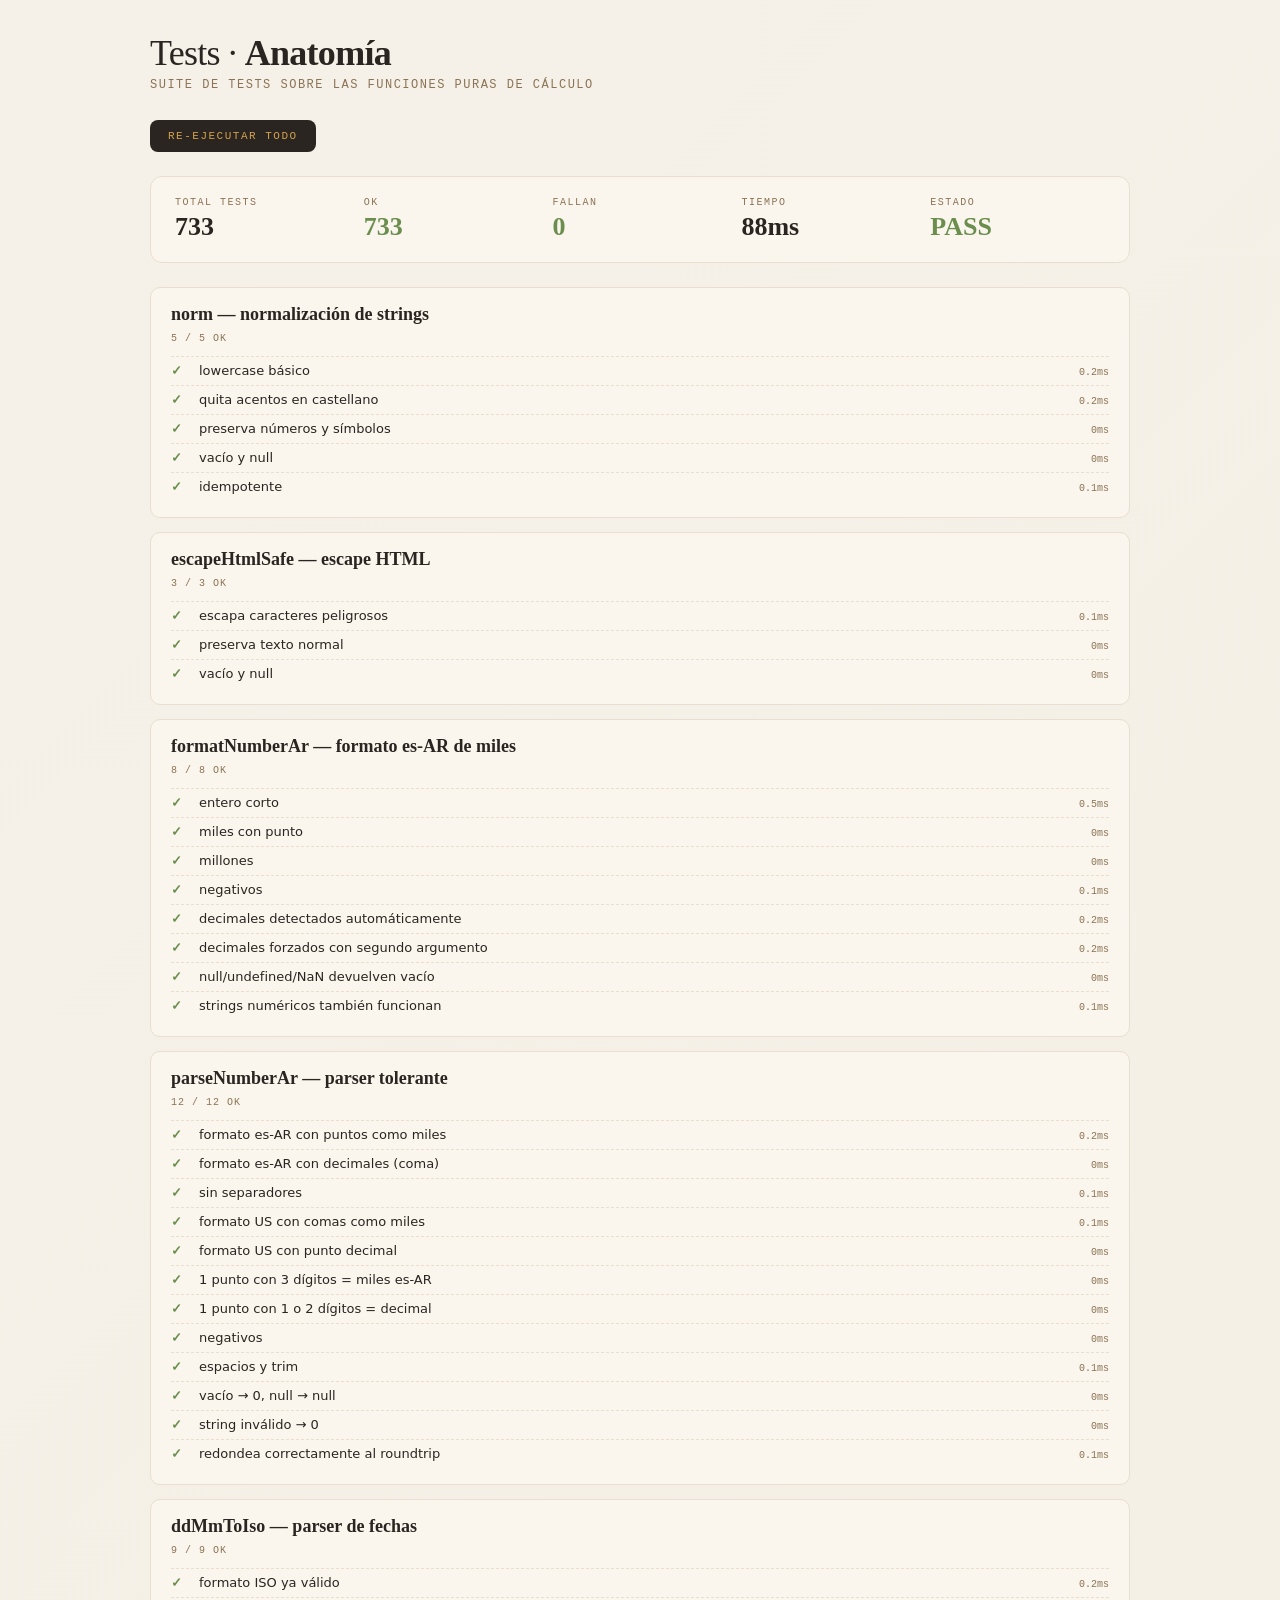
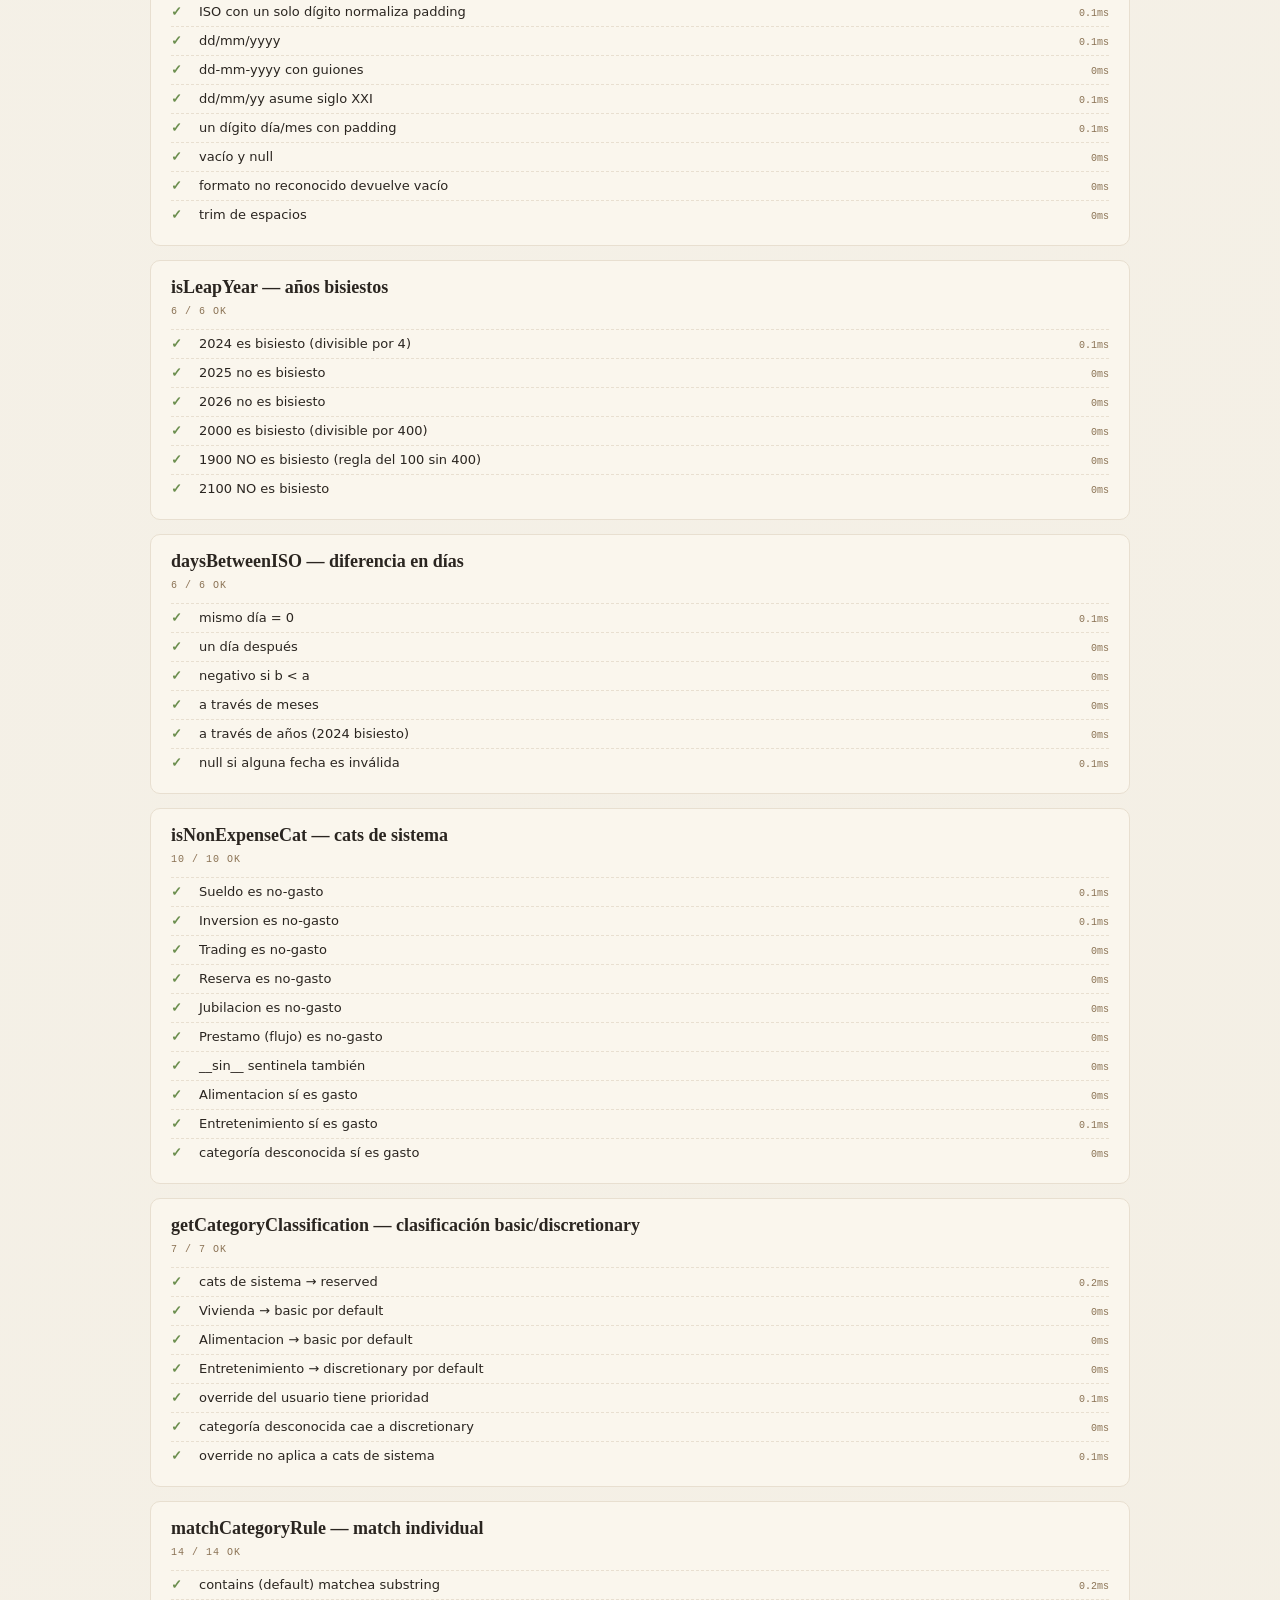
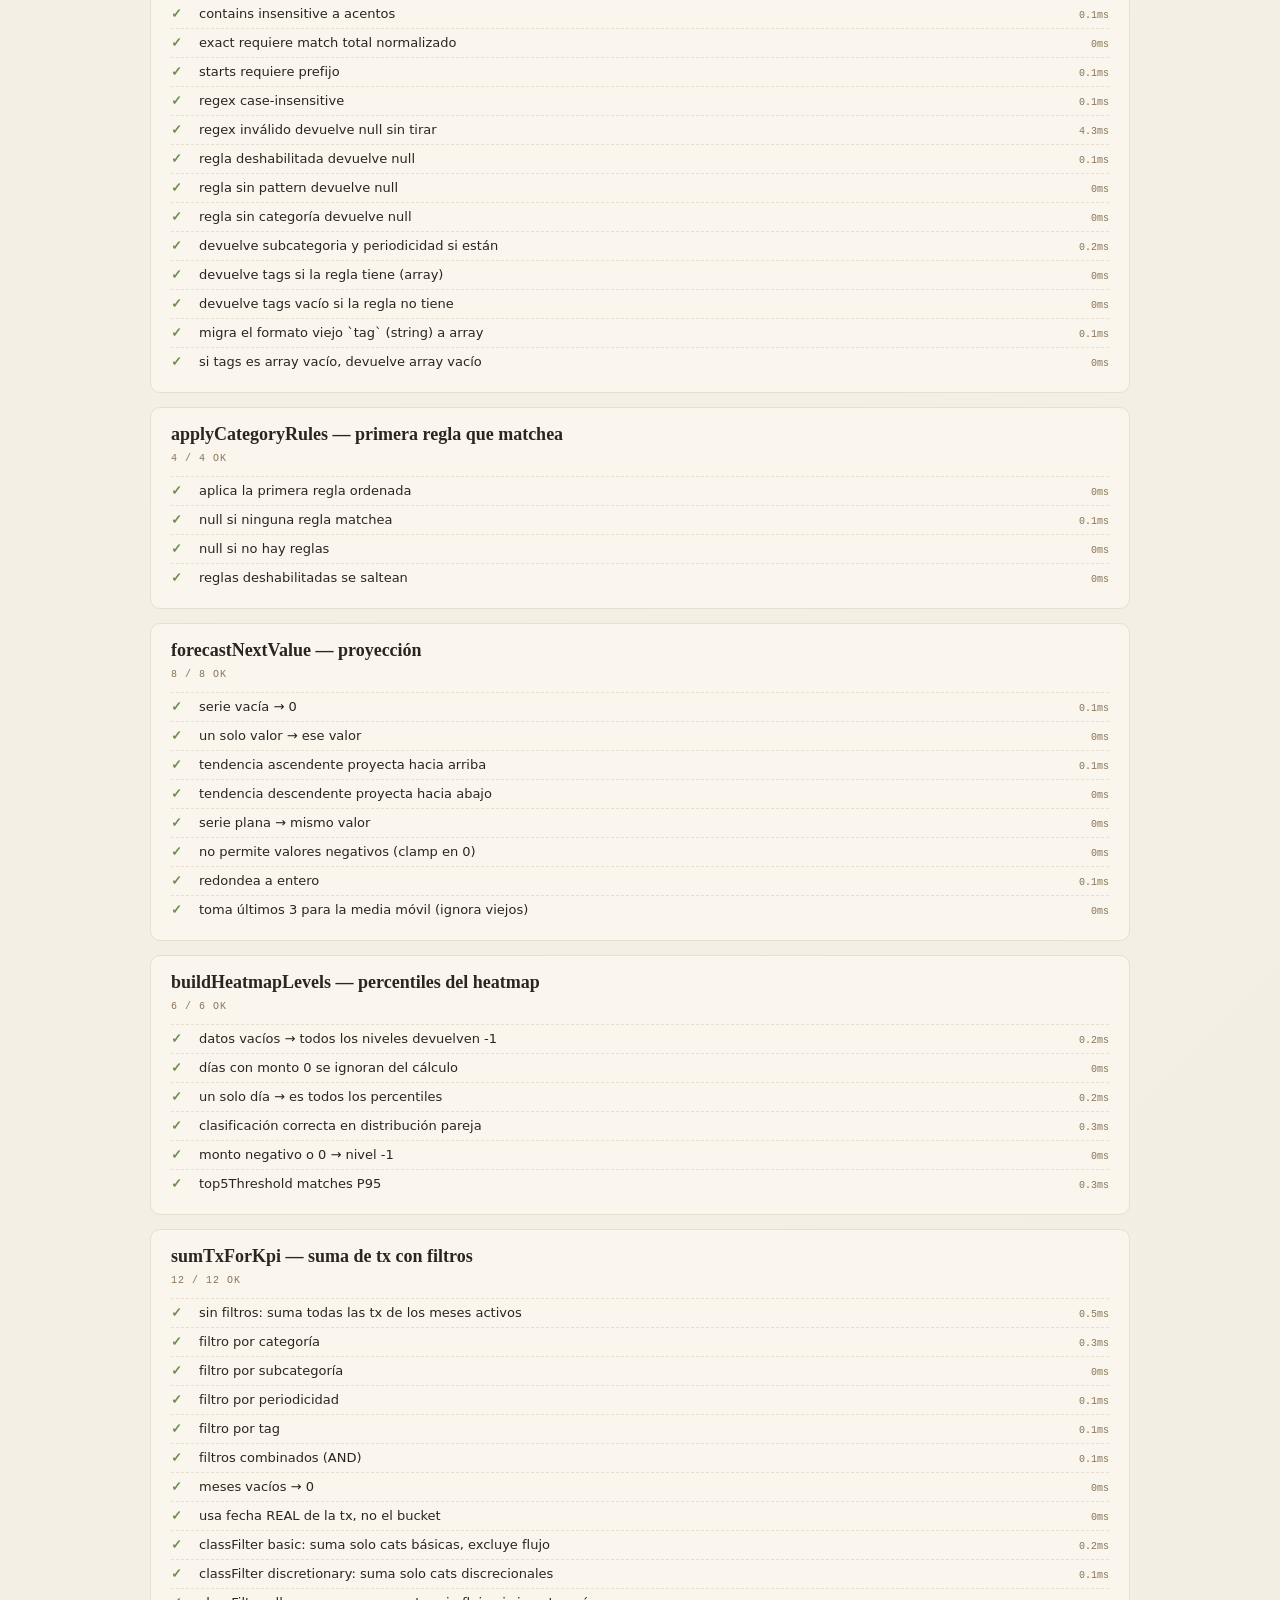
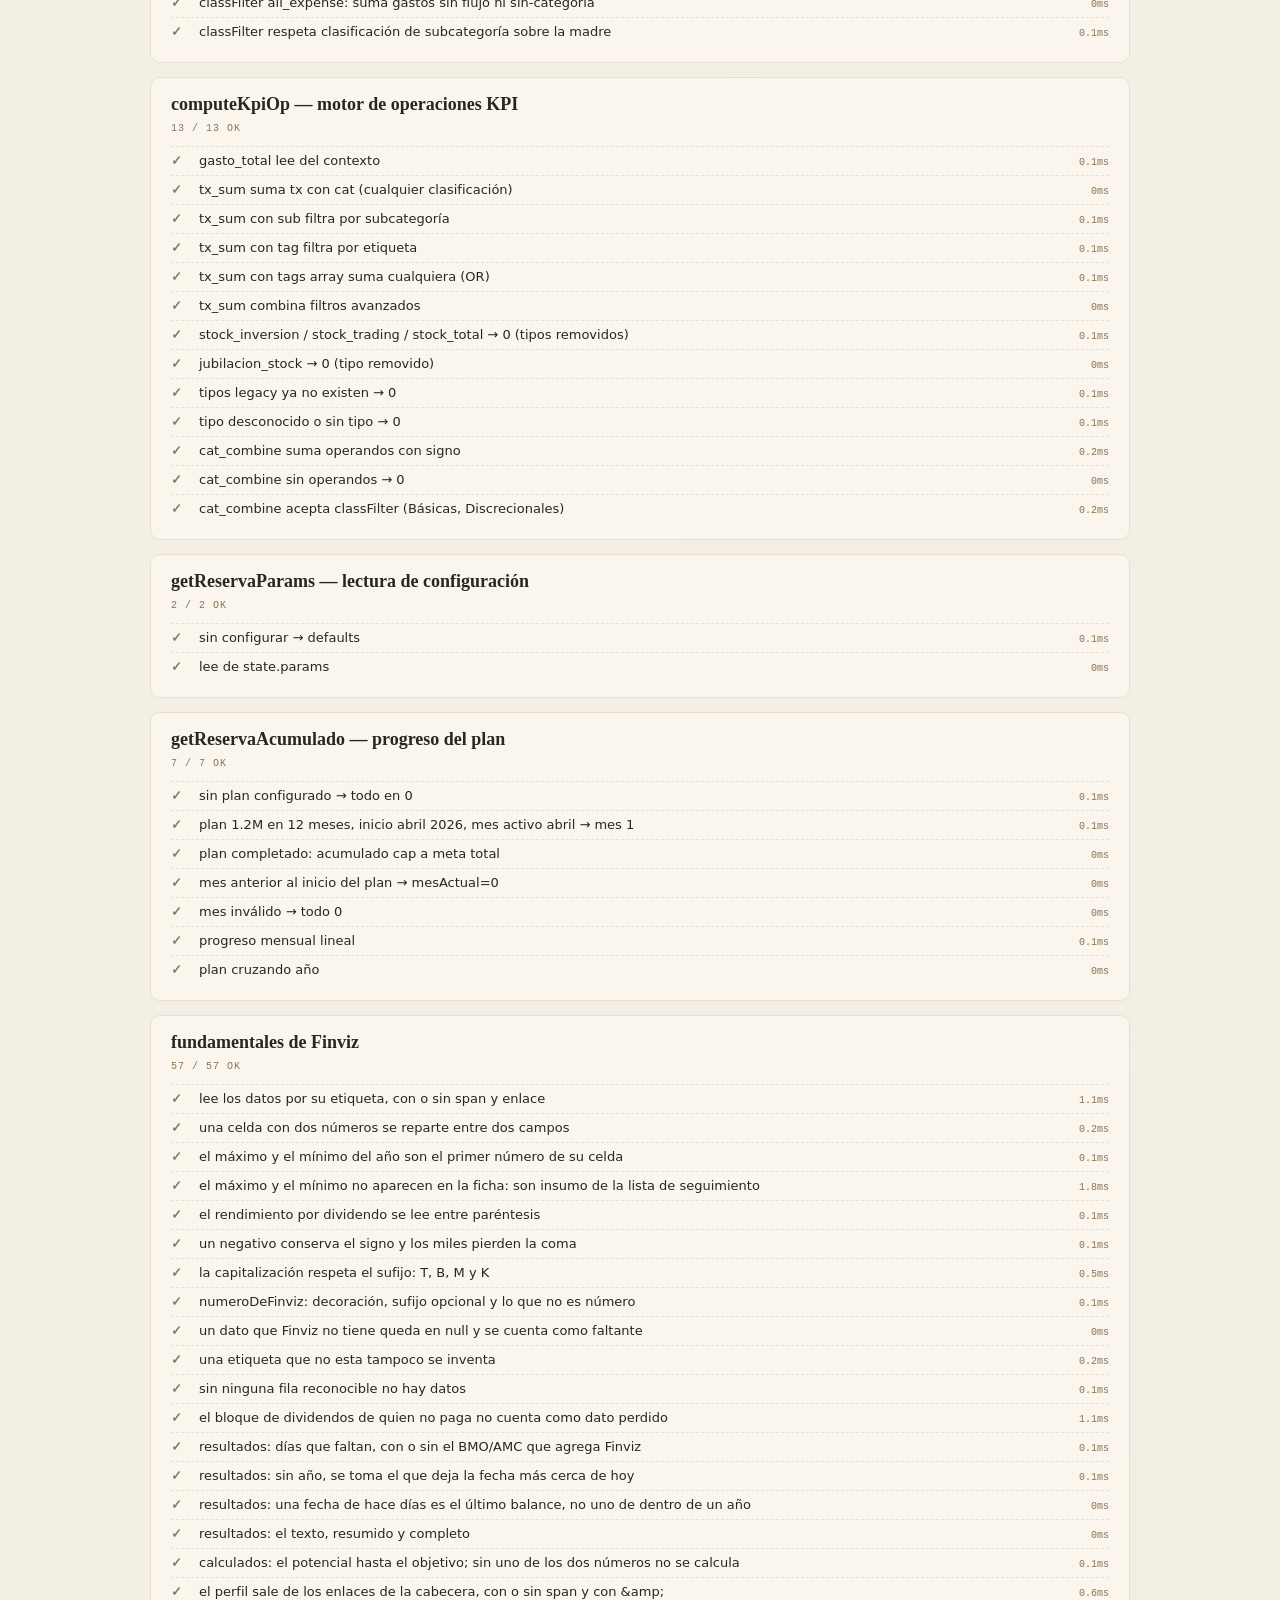
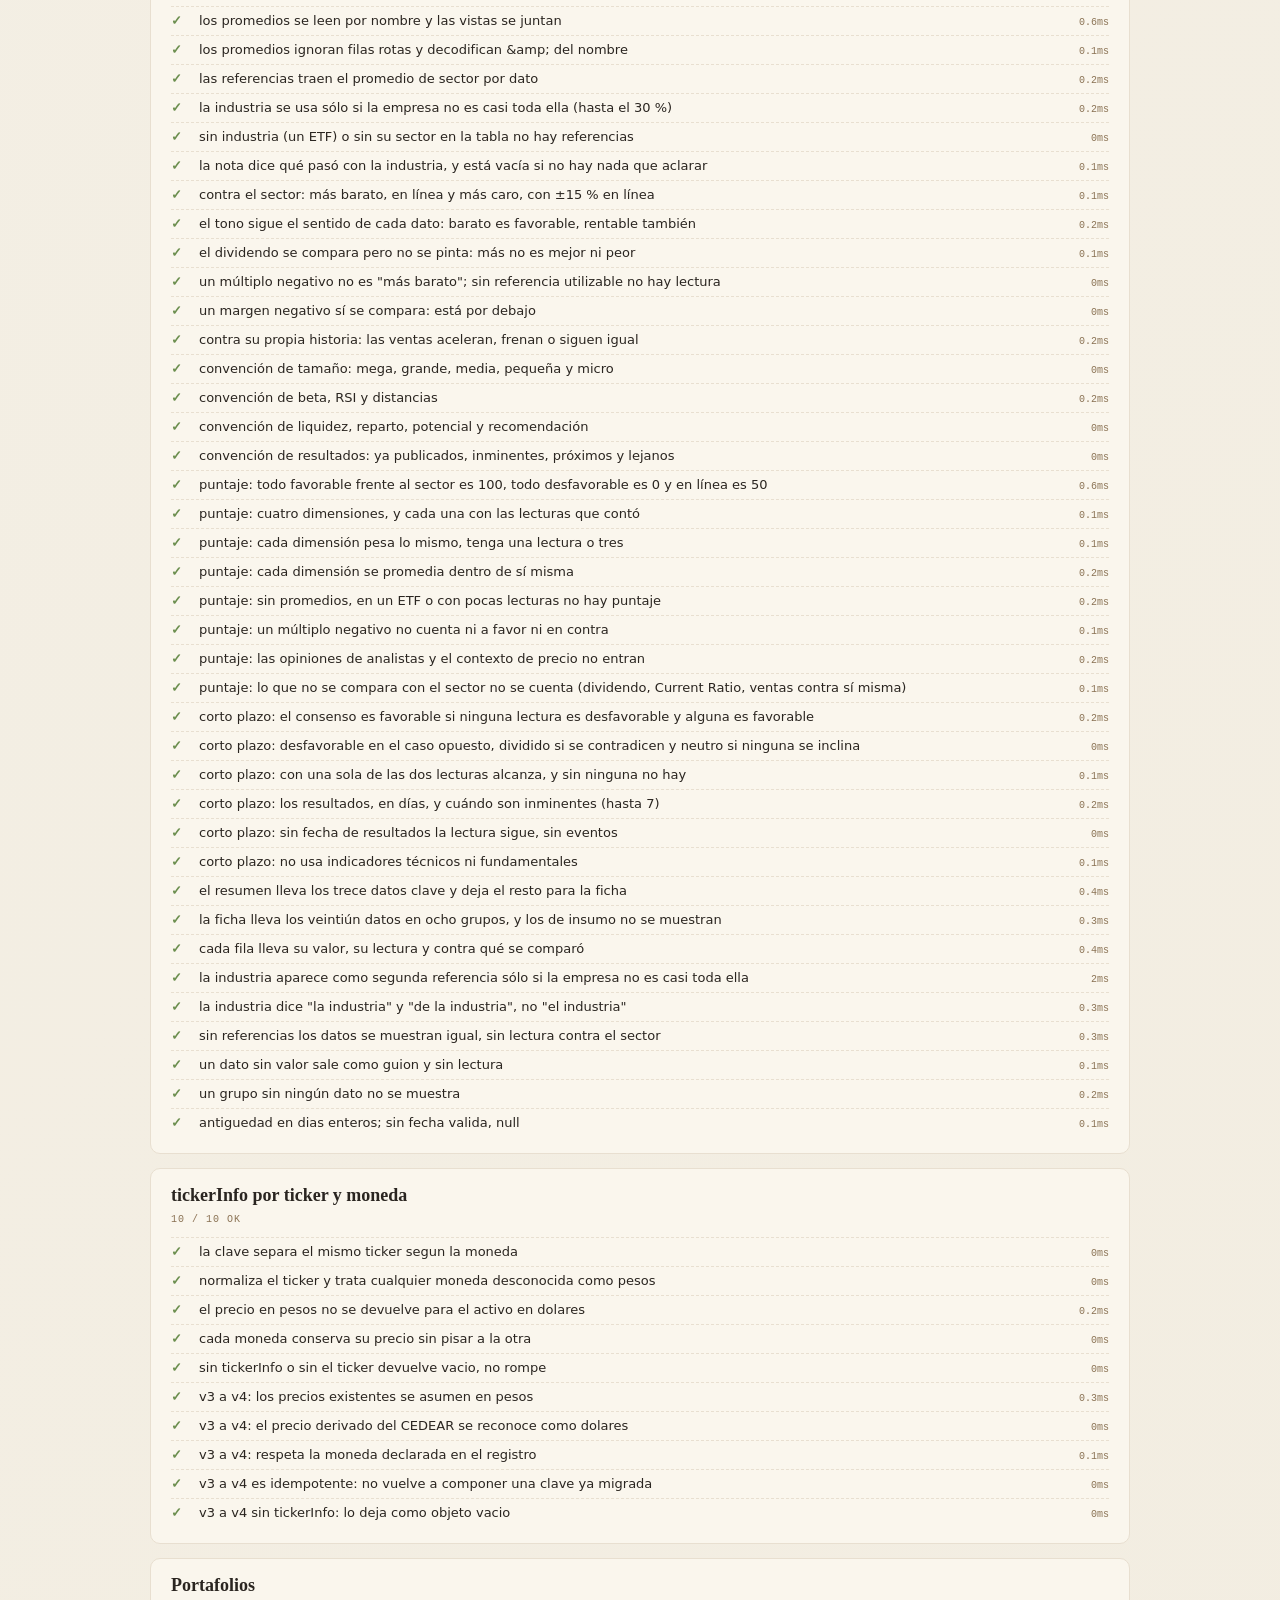
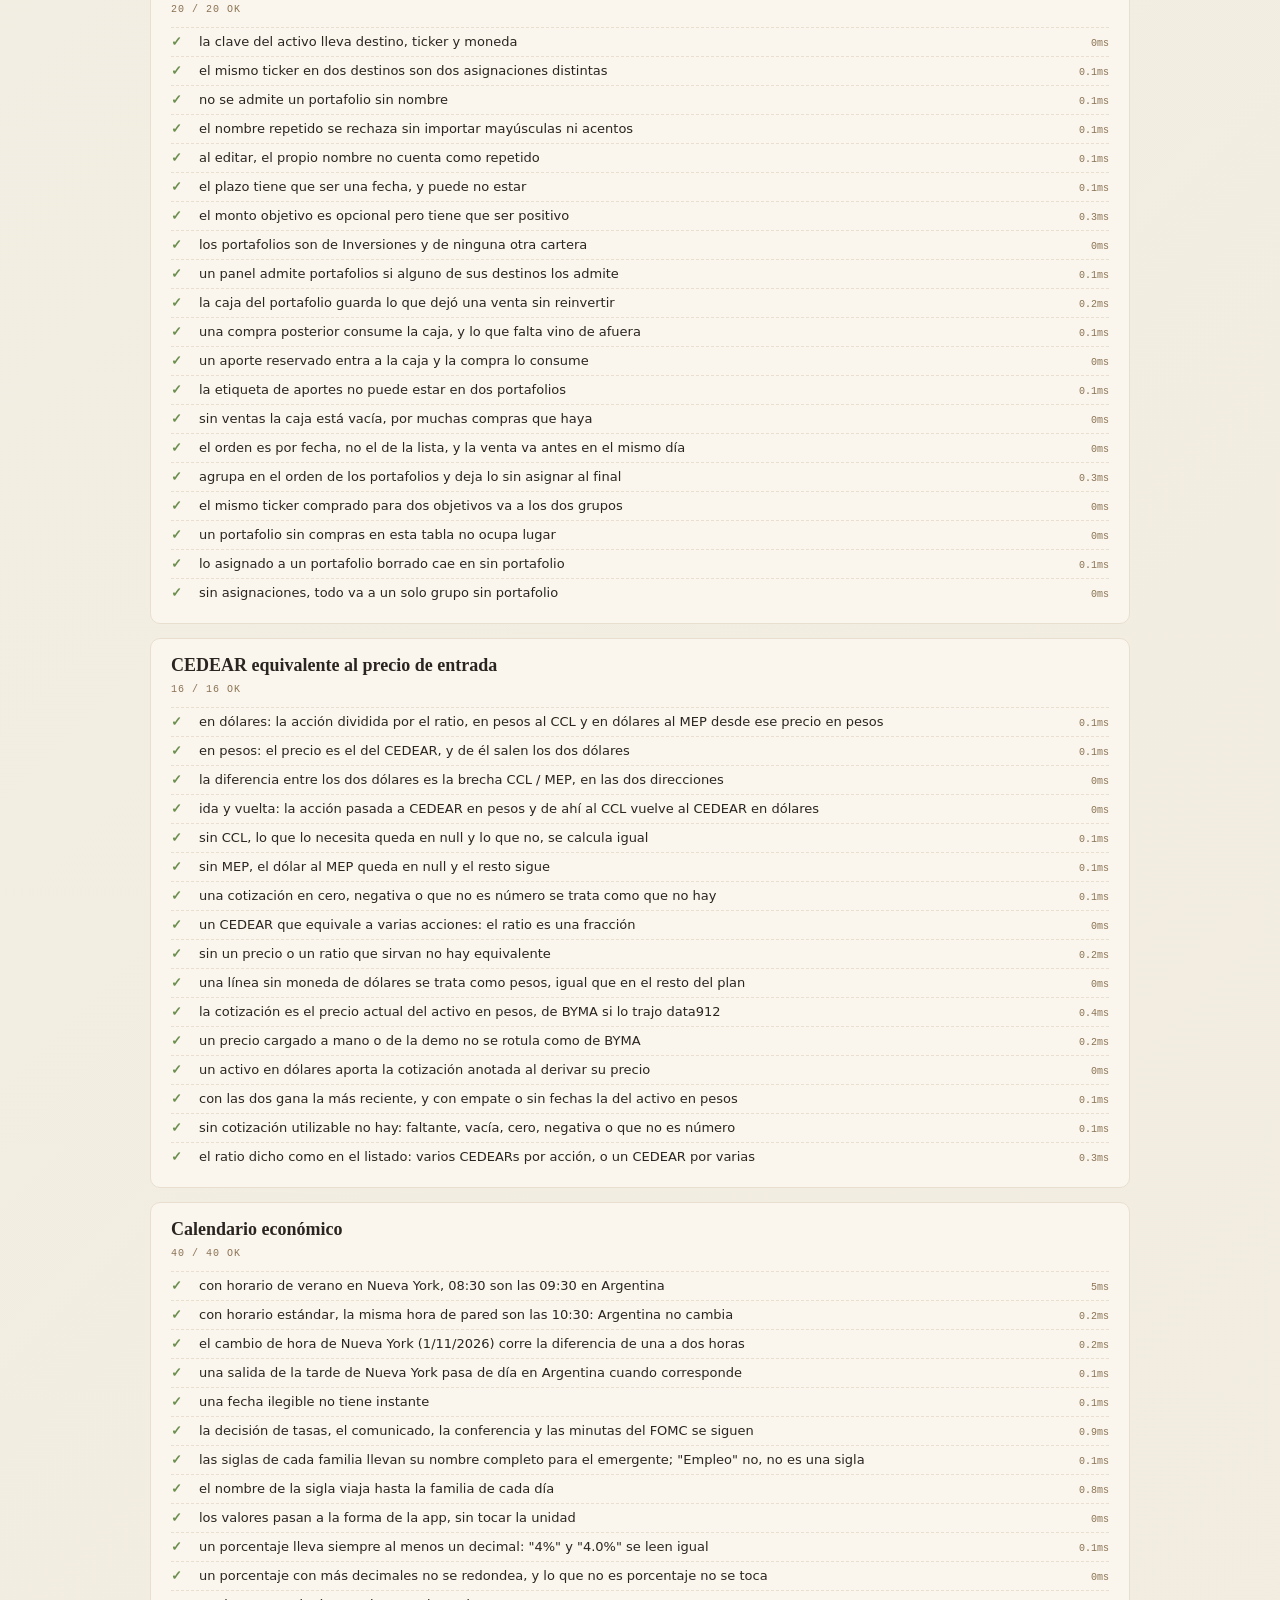
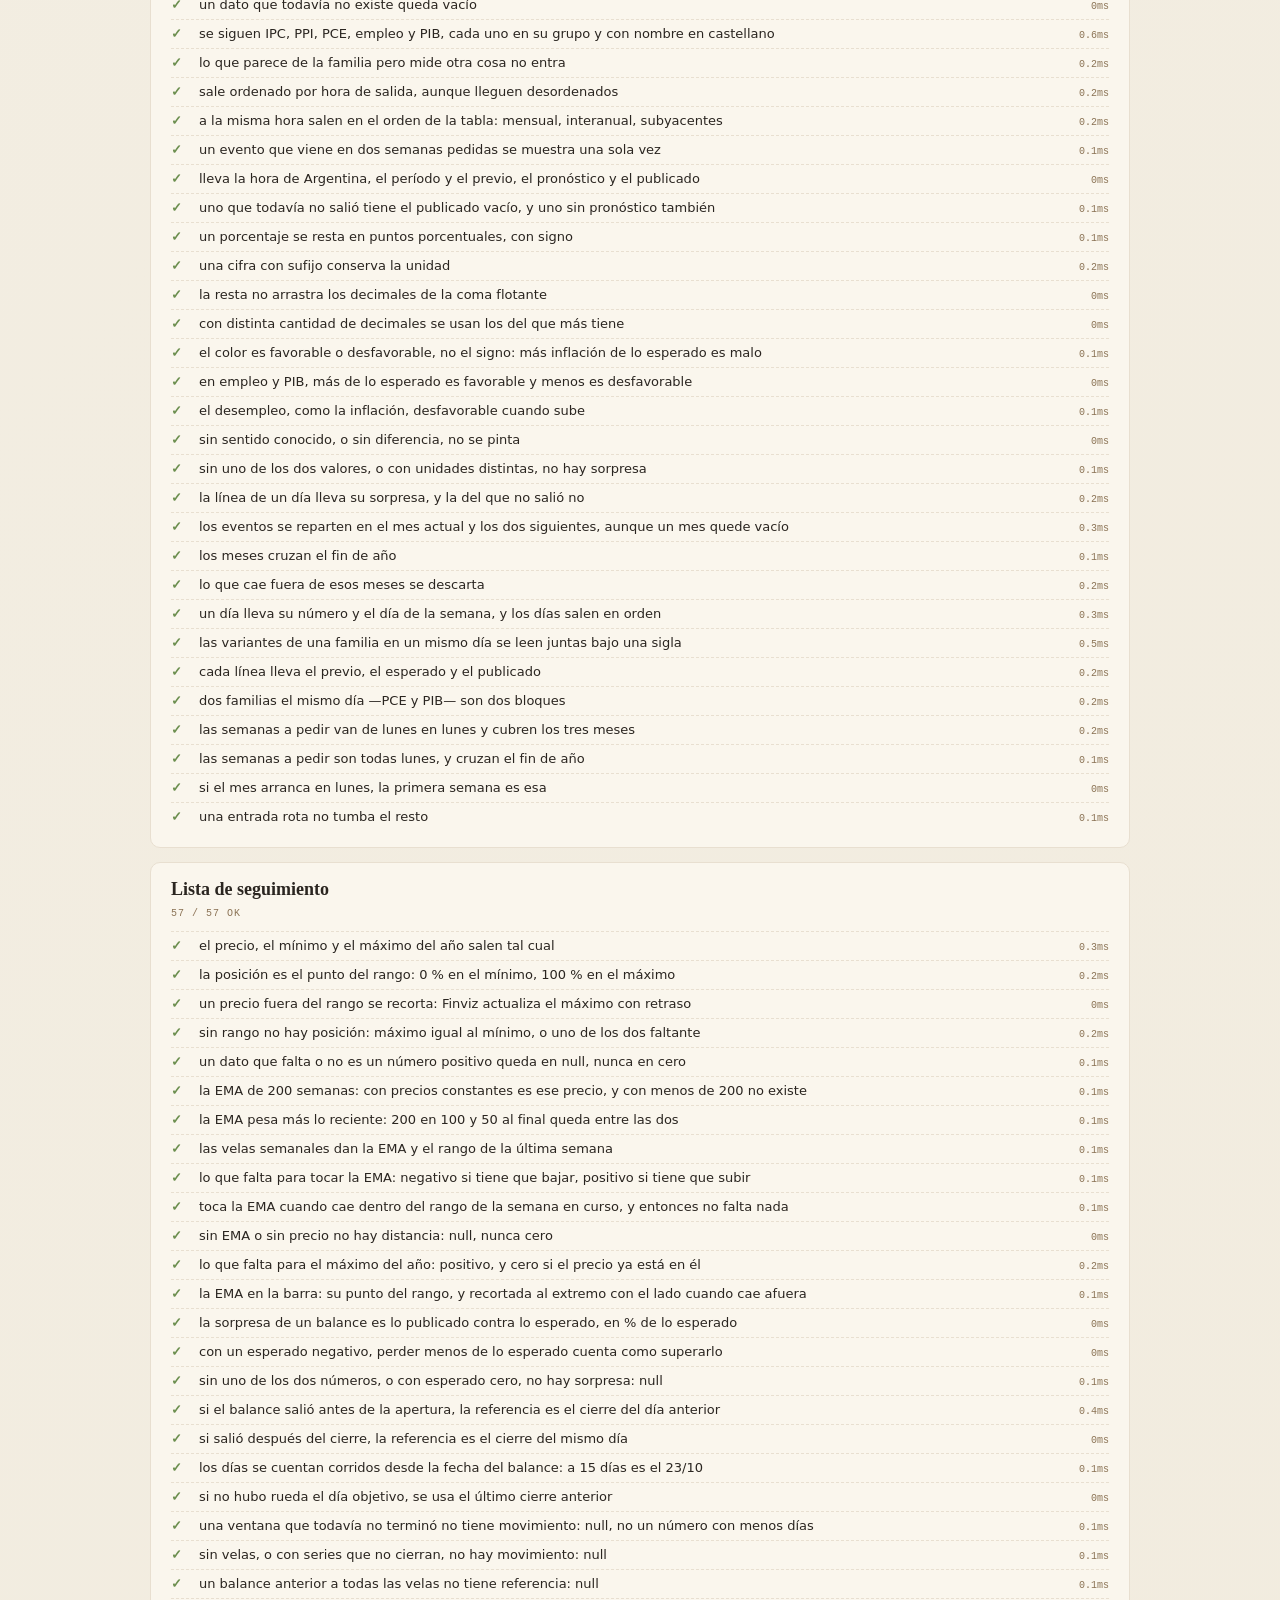
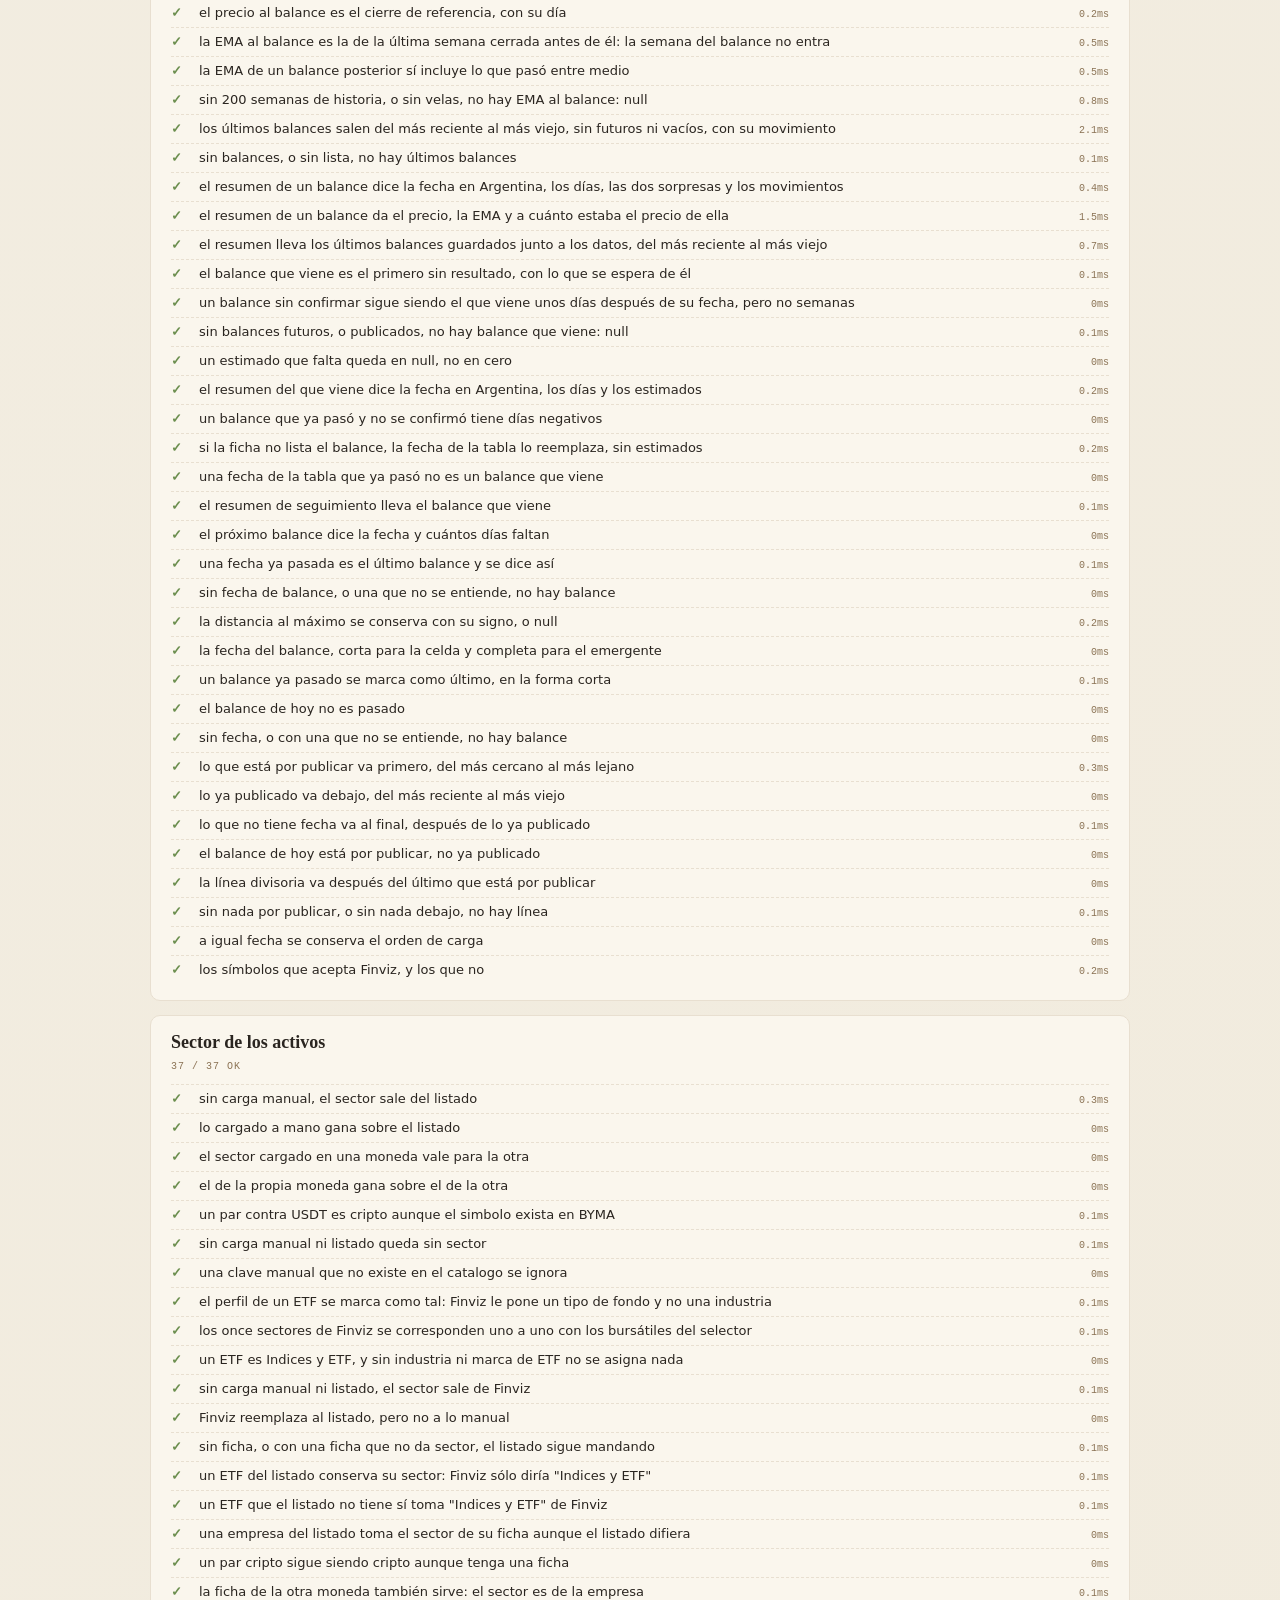
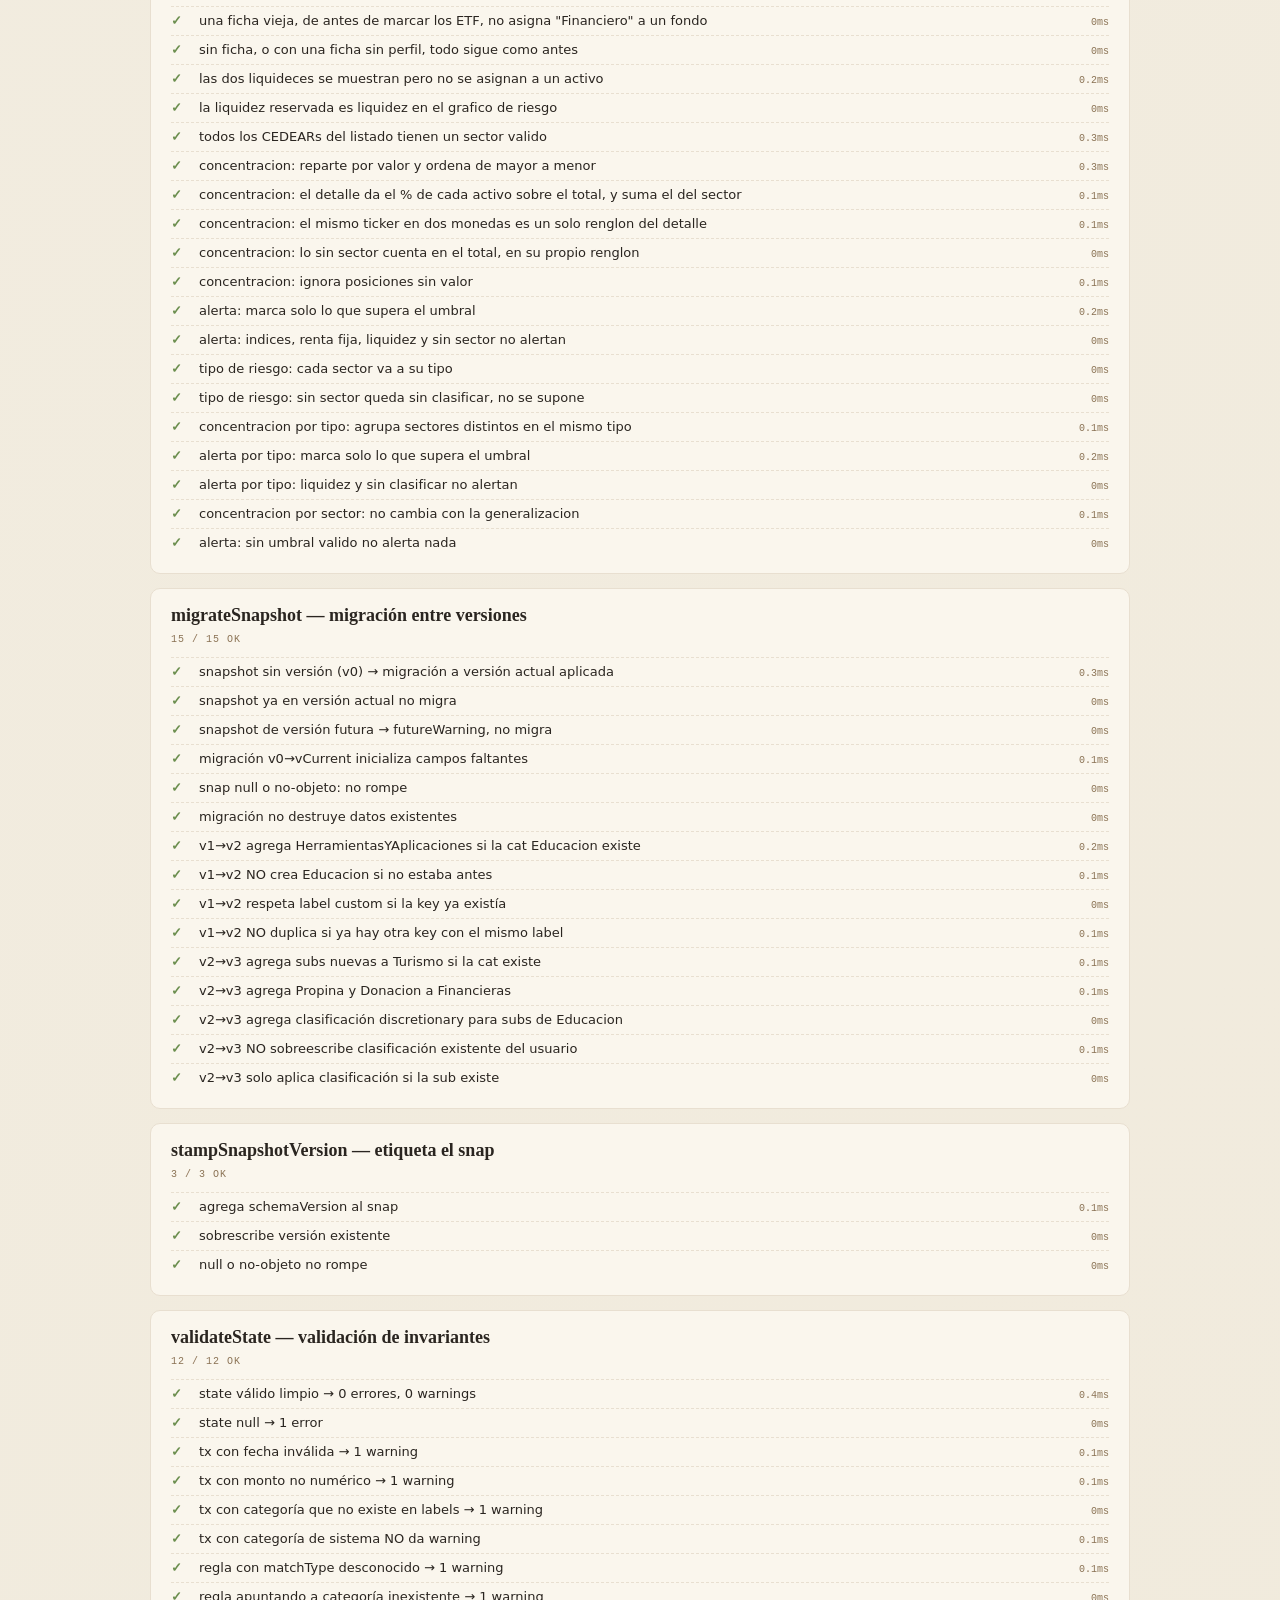
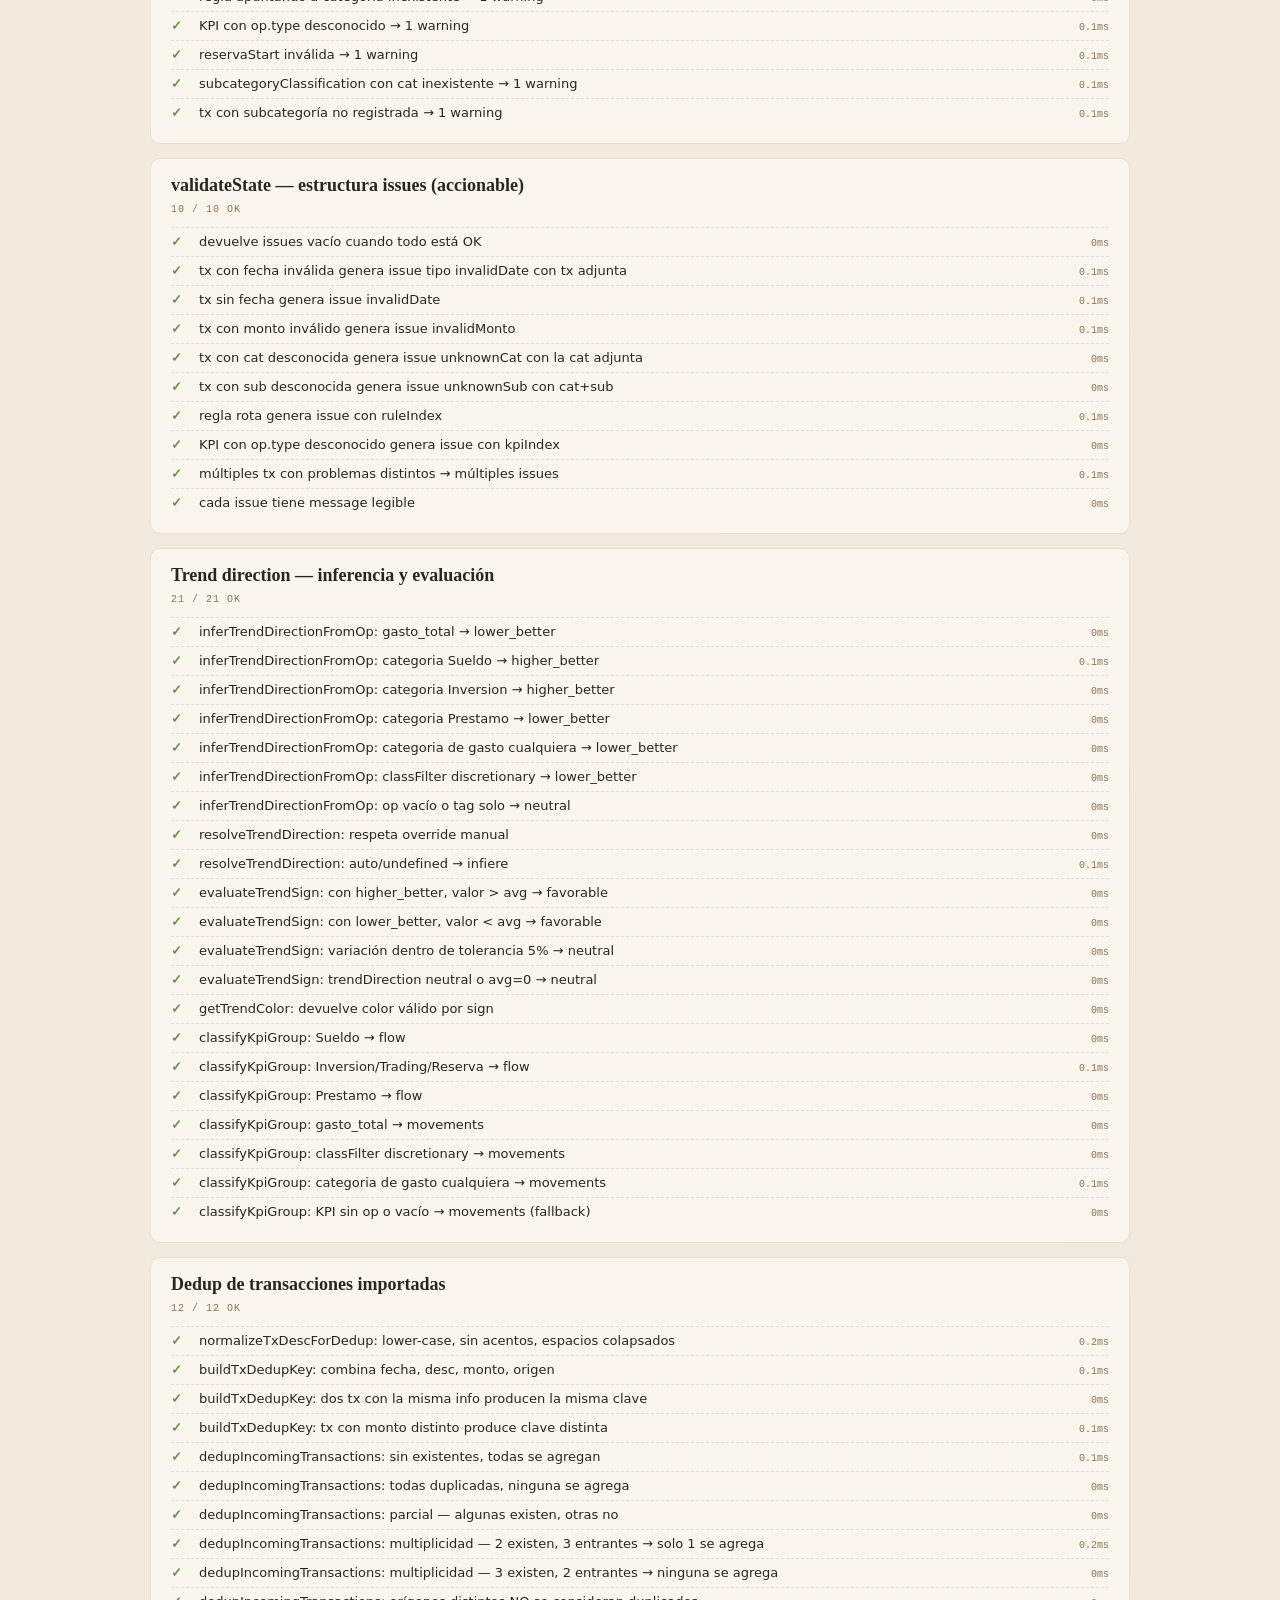
==== tests.html @ 8a246316 "Seguimiento: la mini tabla suma el precio y la EMA200 de cada balance y una fila gris con el que vie" ====
<!DOCTYPE html>
<html lang="es">
<head>
<meta charset="UTF-8">
<title>Anatomía — Tests</title>
<style>
  body {
    font-family: 'Inter', -apple-system, system-ui, sans-serif;
    background: linear-gradient(135deg, #F5F1E8 0%, #EDE5D3 100%);
    color: #2A2520;
    margin: 0;
    padding: 32px 24px;
    min-height: 100vh;
  }
  .container { max-width: 980px; margin: 0 auto; }
  h1 {
    font-family: 'Fraunces', Georgia, serif;
    font-weight: 300;
    font-size: 36px;
    letter-spacing: -0.02em;
    margin: 0 0 4px 0;
  }
  h1 strong { font-weight: 700; }
  .subtitle {
    font-family: 'JetBrains Mono', monospace;
    font-size: 12px;
    letter-spacing: 1.5px;
    color: #8B7355;
    text-transform: uppercase;
    margin-bottom: 28px;
  }
  .summary {
    background: #FAF6ED;
    border: 1px solid #E8DFD0;
    border-radius: 12px;
    padding: 20px 24px;
    margin-bottom: 24px;
    display: grid;
    grid-template-columns: repeat(auto-fit, minmax(140px, 1fr));
    gap: 14px;
  }
  .stat {
    text-align: left;
  }
  .stat-label {
    font-family: 'JetBrains Mono', monospace;
    font-size: 10px;
    letter-spacing: 1.5px;
    color: #8B7355;
    text-transform: uppercase;
    margin-bottom: 4px;
  }
  .stat-val {
    font-family: 'Fraunces', serif;
    font-size: 26px;
    font-weight: 600;
  }
  .stat-val.ok { color: #6B8E4E; }
  .stat-val.fail { color: #C8553D; }
  .group {
    background: #FAF6ED;
    border: 1px solid #E8DFD0;
    border-radius: 10px;
    padding: 16px 20px;
    margin-bottom: 14px;
  }
  .group-title {
    font-family: 'Fraunces', serif;
    font-size: 18px;
    font-weight: 600;
    margin: 0 0 8px 0;
  }
  .group-meta {
    font-family: 'JetBrains Mono', monospace;
    font-size: 10px;
    letter-spacing: 1px;
    color: #8B7355;
    text-transform: uppercase;
    margin-bottom: 12px;
  }
  .test {
    display: grid;
    grid-template-columns: 18px 1fr auto;
    align-items: baseline;
    gap: 10px;
    padding: 6px 0;
    border-top: 1px dashed #E8DFD0;
    font-size: 13px;
  }
  .test:first-of-type { border-top: none; }
  .test-icon {
    font-weight: 700;
    font-family: 'JetBrains Mono', monospace;
  }
  .test.ok .test-icon { color: #6B8E4E; }
  .test.fail .test-icon { color: #C8553D; }
  .test-name { color: #2A2520; }
  .test-detail {
    grid-column: 2 / -1;
    font-family: 'JetBrains Mono', monospace;
    font-size: 11px;
    color: #C8553D;
    background: rgba(200, 85, 61, 0.06);
    padding: 6px 10px;
    border-radius: 6px;
    margin-top: 4px;
    white-space: pre-wrap;
  }
  .test-time {
    font-family: 'JetBrains Mono', monospace;
    font-size: 10px;
    color: #8B7355;
  }
  button {
    background: #2A2520;
    color: #D4A24C;
    border: none;
    padding: 10px 18px;
    border-radius: 8px;
    font-family: 'JetBrains Mono', monospace;
    font-size: 11px;
    letter-spacing: 1.5px;
    text-transform: uppercase;
    cursor: pointer;
    transition: opacity 0.15s;
    margin-bottom: 24px;
  }
  button:hover { opacity: 0.85; }
</style>
<script src="core.js"></script>
<script src="cedears-byma.js"></script>
</head>
<body>
<div class="container">
  <h1>Tests · <strong>Anatomía</strong></h1>
  <div class="subtitle">Suite de tests sobre las funciones puras de cálculo</div>

  <button onclick="runAllTests()">Re-ejecutar todo</button>

  <div class="summary" id="summary"></div>
  <div id="results"></div>
</div>

<script>
// ============================================================
// MINI TEST HARNESS — sin dependencias, vanilla
// ============================================================
// Uso:
//   group('Nombre del grupo', () => {
//     test('descripción', () => {
//       assertEqual(actual, expected, 'opcional mensaje');
//     });
//   });
//
// Al final, runAllTests() ejecuta todo y pinta resultados en el DOM.

const allGroups = [];
let currentGroup = null;

function group(name, fn) {
  currentGroup = { name: name, tests: [] };
  allGroups.push(currentGroup);
  try {
    fn();
  } catch (e) {
    // Si la función de grupo tira (ej: setup), lo registramos como un test fallido
    currentGroup.tests.push({
      name: '⚠ Error fatal en setup del grupo',
      ok: false,
      error: String(e && e.stack || e),
      timeMs: 0
    });
  }
  currentGroup = null;
}

function test(name, fn) {
  if (!currentGroup) throw new Error('test() llamado fuera de group()');
  const t0 = performance.now();
  let ok = true, error = null;
  try {
    fn();
  } catch (e) {
    ok = false;
    error = String(e && e.message || e);
    if (e && e.stack && error.length < 200) error += '\n' + e.stack.split('\n')[1];
  }
  currentGroup.tests.push({
    name: name,
    ok: ok,
    error: error,
    timeMs: Math.round((performance.now() - t0) * 100) / 100
  });
}

function assert(cond, msg) {
  if (!cond) throw new Error('Assert falló: ' + (msg || 'sin mensaje'));
}

function assertEqual(actual, expected, msg) {
  // Comparación profunda con JSON.stringify para objetos/arrays.
  // Para primitivos, ===.
  if (typeof actual === 'object' || typeof expected === 'object') {
    const a = JSON.stringify(actual);
    const e = JSON.stringify(expected);
    if (a !== e) {
      throw new Error((msg ? msg + ' — ' : '') + 'esperado ' + e + ', obtuve ' + a);
    }
  } else {
    if (actual !== expected) {
      throw new Error((msg ? msg + ' — ' : '') + 'esperado ' + JSON.stringify(expected) + ', obtuve ' + JSON.stringify(actual));
    }
  }
}

function assertAlmost(actual, expected, tolerance, msg) {
  tolerance = tolerance != null ? tolerance : 0.01;
  if (Math.abs(actual - expected) > tolerance) {
    throw new Error((msg ? msg + ' — ' : '') + 'esperado ~' + expected + ' (±' + tolerance + '), obtuve ' + actual);
  }
}

function assertNull(actual, msg) {
  if (actual !== null) {
    throw new Error((msg ? msg + ' — ' : '') + 'esperado null, obtuve ' + JSON.stringify(actual));
  }
}

// Mock global state para tests que dependen de él
function setupState(partial) {
  window.state = Object.assign({
    selYear: 2026,
    selQuarter: null,
    selMonth: null,
    params: {},
    transactionsByYear: {},
    categoryRules: [],
    categoryClassification: {},
    subcategoryClassification: {}
  }, partial || {});
}

// ============================================================
// SUITE — STRINGS
// ============================================================

group('norm — normalización de strings', function () {
  test('lowercase básico', function () {
    assertEqual(norm('HOLA'), 'hola');
  });
  test('quita acentos en castellano', function () {
    assertEqual(norm('ñoño café'), 'nono cafe');
  });
  test('preserva números y símbolos', function () {
    assertEqual(norm('Spotify P*ABL 123'), 'spotify p*abl 123');
  });
  test('vacío y null', function () {
    assertEqual(norm(''), '');
    assertEqual(norm(null), '');
    assertEqual(norm(undefined), '');
  });
  test('idempotente', function () {
    const s = 'Médico María Ñ';
    assertEqual(norm(norm(s)), norm(s));
  });
});

group('escapeHtmlSafe — escape HTML', function () {
  test('escapa caracteres peligrosos', function () {
    assertEqual(escapeHtmlSafe('<script>'), '&lt;script&gt;');
    assertEqual(escapeHtmlSafe('a & b'), 'a &amp; b');
    assertEqual(escapeHtmlSafe('"hola"'), '&quot;hola&quot;');
  });
  test('preserva texto normal', function () {
    assertEqual(escapeHtmlSafe('Hola mundo'), 'Hola mundo');
  });
  test('vacío y null', function () {
    assertEqual(escapeHtmlSafe(''), '');
    assertEqual(escapeHtmlSafe(null), '');
  });
});

group('formatNumberAr — formato es-AR de miles', function () {
  test('entero corto', function () {
    assertEqual(formatNumberAr(0), '0');
    assertEqual(formatNumberAr(50), '50');
    assertEqual(formatNumberAr(999), '999');
  });
  test('miles con punto', function () {
    assertEqual(formatNumberAr(1000), '1.000');
    assertEqual(formatNumberAr(50000), '50.000');
    assertEqual(formatNumberAr(1234567), '1.234.567');
  });
  test('millones', function () {
    assertEqual(formatNumberAr(1000000), '1.000.000');
    assertEqual(formatNumberAr(12345678), '12.345.678');
  });
  test('negativos', function () {
    // Intl puede usar guión normal o Unicode '−' (U+2212) según locale.
    // Aceptamos ambas variantes en la comparación.
    const out = formatNumberAr(-1234567);
    assert(out === '-1.234.567' || out === '−1.234.567');
  });
  test('decimales detectados automáticamente', function () {
    assertEqual(formatNumberAr(1234.5), '1.234,5');
    assertEqual(formatNumberAr(1234.56), '1.234,56');
  });
  test('decimales forzados con segundo argumento', function () {
    assertEqual(formatNumberAr(1234, 2), '1.234,00');
    assertEqual(formatNumberAr(1234.5, 0), '1.235');
  });
  test('null/undefined/NaN devuelven vacío', function () {
    assertEqual(formatNumberAr(null), '');
    assertEqual(formatNumberAr(undefined), '');
    assertEqual(formatNumberAr(NaN), '');
    assertEqual(formatNumberAr(''), '');
  });
  test('strings numéricos también funcionan', function () {
    assertEqual(formatNumberAr('1234567'), '1.234.567');
    assertEqual(formatNumberAr('1234.56'), '1.234,56');
  });
});

group('parseNumberAr — parser tolerante', function () {
  test('formato es-AR con puntos como miles', function () {
    assertEqual(parseNumberAr('1.234.567'), 1234567);
    assertEqual(parseNumberAr('50.000'), 50000);
    assertEqual(parseNumberAr('1.000'), 1000);
  });
  test('formato es-AR con decimales (coma)', function () {
    assertEqual(parseNumberAr('1.234.567,89'), 1234567.89);
    assertEqual(parseNumberAr('1.234,5'), 1234.5);
  });
  test('sin separadores', function () {
    assertEqual(parseNumberAr('1234567'), 1234567);
    assertEqual(parseNumberAr('50'), 50);
    assertEqual(parseNumberAr('0'), 0);
  });
  test('formato US con comas como miles', function () {
    assertEqual(parseNumberAr('1,234,567'), 1234567);
  });
  test('formato US con punto decimal', function () {
    assertEqual(parseNumberAr('1234.56'), 1234.56);
    assertEqual(parseNumberAr('0.5'), 0.5);
  });
  test('1 punto con 3 dígitos = miles es-AR', function () {
    assertEqual(parseNumberAr('1.234'), 1234);
  });
  test('1 punto con 1 o 2 dígitos = decimal', function () {
    assertEqual(parseNumberAr('1.5'), 1.5);
    assertEqual(parseNumberAr('1.50'), 1.5);
  });
  test('negativos', function () {
    assertEqual(parseNumberAr('-1.234.567'), -1234567);
    assertEqual(parseNumberAr('-1.234,5'), -1234.5);
    assertEqual(parseNumberAr('-50'), -50);
  });
  test('espacios y trim', function () {
    assertEqual(parseNumberAr('  1.234  '), 1234);
    assertEqual(parseNumberAr(' -50,5 '), -50.5);
  });
  test('vacío → 0, null → null', function () {
    assertEqual(parseNumberAr(''), 0);
    assertEqual(parseNumberAr('   '), 0);
    assertEqual(parseNumberAr(null), null);
    assertEqual(parseNumberAr(undefined), null);
  });
  test('string inválido → 0', function () {
    assertEqual(parseNumberAr('abc'), 0);
    assertEqual(parseNumberAr('hola1234'), 0);
  });
  test('redondea correctamente al roundtrip', function () {
    // format → parse debe dar el mismo número (entero o decimal)
    assertEqual(parseNumberAr(formatNumberAr(1234567)), 1234567);
    assertEqual(parseNumberAr(formatNumberAr(50000)), 50000);
    assertEqual(parseNumberAr(formatNumberAr(1234.56)), 1234.56);
  });
});

// ============================================================
// SUITE — FECHAS
// ============================================================

group('ddMmToIso — parser de fechas', function () {
  test('formato ISO ya válido', function () {
    assertEqual(ddMmToIso('2026-03-14'), '2026-03-14');
  });
  test('ISO con un solo dígito normaliza padding', function () {
    assertEqual(ddMmToIso('2026-3-4'), '2026-03-04');
  });
  test('dd/mm/yyyy', function () {
    assertEqual(ddMmToIso('14/03/2026'), '2026-03-14');
  });
  test('dd-mm-yyyy con guiones', function () {
    assertEqual(ddMmToIso('14-03-2026'), '2026-03-14');
  });
  test('dd/mm/yy asume siglo XXI', function () {
    assertEqual(ddMmToIso('14/03/26'), '2026-03-14');
  });
  test('un dígito día/mes con padding', function () {
    assertEqual(ddMmToIso('1/3/2026'), '2026-03-01');
  });
  test('vacío y null', function () {
    assertEqual(ddMmToIso(''), '');
    assertEqual(ddMmToIso(null), '');
    assertEqual(ddMmToIso(undefined), '');
  });
  test('formato no reconocido devuelve vacío', function () {
    assertEqual(ddMmToIso('marzo 14'), '');
    assertEqual(ddMmToIso('2026/03/14'), '');  // este NO está soportado (separador / con yyyy primero)
  });
  test('trim de espacios', function () {
    assertEqual(ddMmToIso(' 14/03/2026 '), '2026-03-14');
  });
});

group('isLeapYear — años bisiestos', function () {
  test('2024 es bisiesto (divisible por 4)', function () {
    assertEqual(isLeapYear(2024), true);
  });
  test('2025 no es bisiesto', function () {
    assertEqual(isLeapYear(2025), false);
  });
  test('2026 no es bisiesto', function () {
    assertEqual(isLeapYear(2026), false);
  });
  test('2000 es bisiesto (divisible por 400)', function () {
    assertEqual(isLeapYear(2000), true);
  });
  test('1900 NO es bisiesto (regla del 100 sin 400)', function () {
    assertEqual(isLeapYear(1900), false);
  });
  test('2100 NO es bisiesto', function () {
    assertEqual(isLeapYear(2100), false);
  });
});

group('daysBetweenISO — diferencia en días', function () {
  test('mismo día = 0', function () {
    assertEqual(daysBetweenISO('2026-03-14', '2026-03-14'), 0);
  });
  test('un día después', function () {
    assertEqual(daysBetweenISO('2026-03-14', '2026-03-15'), 1);
  });
  test('negativo si b < a', function () {
    assertEqual(daysBetweenISO('2026-03-15', '2026-03-14'), -1);
  });
  test('a través de meses', function () {
    assertEqual(daysBetweenISO('2026-02-28', '2026-03-01'), 1);
  });
  test('a través de años (2024 bisiesto)', function () {
    assertEqual(daysBetweenISO('2024-01-01', '2025-01-01'), 366);
  });
  test('null si alguna fecha es inválida', function () {
    assertEqual(daysBetweenISO('', '2026-03-14'), null);
    assertEqual(daysBetweenISO('2026-03-14', ''), null);
    assertEqual(daysBetweenISO('xxx', '2026-03-14'), null);
    assertEqual(daysBetweenISO(null, null), null);
  });
});

// ============================================================
// SUITE — CATEGORÍAS
// ============================================================

group('isNonExpenseCat — cats de sistema', function () {
  test('Sueldo es no-gasto', function () {
    assertEqual(isNonExpenseCat('Sueldo'), true);
  });
  test('Inversion es no-gasto', function () {
    assertEqual(isNonExpenseCat('Inversion'), true);
  });
  test('Trading es no-gasto', function () {
    assertEqual(isNonExpenseCat('Trading'), true);
  });
  test('Reserva es no-gasto', function () {
    assertEqual(isNonExpenseCat('Reserva'), true);
  });
  test('Jubilacion es no-gasto', function () {
    assertEqual(isNonExpenseCat('Jubilacion'), true);
  });
  test('Prestamo (flujo) es no-gasto', function () {
    // Prestamo en flujo = toma de préstamo personal (ingreso). NO confundir con
    // la subcategoría "Prestamo" dentro de "Deuda" que sí es gasto.
    assertEqual(isNonExpenseCat('Prestamo'), true);
  });
  test('__sin__ sentinela también', function () {
    assertEqual(isNonExpenseCat('__sin__'), true);
  });
  test('Alimentacion sí es gasto', function () {
    assertEqual(isNonExpenseCat('Alimentacion'), false);
  });
  test('Entretenimiento sí es gasto', function () {
    assertEqual(isNonExpenseCat('Entretenimiento'), false);
  });
  test('categoría desconocida sí es gasto', function () {
    assertEqual(isNonExpenseCat('Desconocida'), false);
  });
});

group('getCategoryClassification — clasificación basic/discretionary', function () {
  test('cats de sistema → reserved', function () {
    setupState();
    assertEqual(getCategoryClassification('Sueldo'), 'reserved');
    assertEqual(getCategoryClassification('Inversion'), 'reserved');
    assertEqual(getCategoryClassification('Prestamo'), 'reserved');
  });
  test('Vivienda → basic por default', function () {
    setupState();
    assertEqual(getCategoryClassification('Vivienda'), 'basic');
  });
  test('Alimentacion → basic por default', function () {
    setupState();
    assertEqual(getCategoryClassification('Alimentacion'), 'basic');
  });
  test('Entretenimiento → discretionary por default', function () {
    setupState();
    assertEqual(getCategoryClassification('Entretenimiento'), 'discretionary');
  });
  test('override del usuario tiene prioridad', function () {
    setupState({ categoryClassification: { Entretenimiento: 'basic' } });
    assertEqual(getCategoryClassification('Entretenimiento'), 'basic');
  });
  test('categoría desconocida cae a discretionary', function () {
    setupState();
    assertEqual(getCategoryClassification('CategoriaInventada'), 'discretionary');
  });
  test('override no aplica a cats de sistema', function () {
    setupState({ categoryClassification: { Sueldo: 'basic' } });
    assertEqual(getCategoryClassification('Sueldo'), 'reserved');
  });
});

// ============================================================
// SUITE — REGLAS
// ============================================================

group('matchCategoryRule — match individual', function () {
  test('contains (default) matchea substring', function () {
    const r = { pattern: 'spotify', categoria: 'Membresias' };
    const res = matchCategoryRule('Spotify P*ABL 5/10', r);
    assertEqual(res.categoria, 'Membresias');
  });
  test('contains insensitive a acentos', function () {
    const r = { pattern: 'cafe', categoria: 'Gastronomia' };
    const res = matchCategoryRule('Café Martínez SA', r);
    assert(res !== null);
    assertEqual(res.categoria, 'Gastronomia');
  });
  test('exact requiere match total normalizado', function () {
    const r = { pattern: 'EXACTO', matchType: 'exact', categoria: 'X' };
    assert(matchCategoryRule('exacto', r) !== null);
    assert(matchCategoryRule('exacto y mas', r) === null);
  });
  test('starts requiere prefijo', function () {
    const r = { pattern: 'mercadopago', matchType: 'starts', categoria: 'Financieras' };
    assert(matchCategoryRule('mercadopago tx 123', r) !== null);
    assert(matchCategoryRule('pago mercadopago', r) === null);
  });
  test('regex case-insensitive', function () {
    const r = { pattern: '^SUPER\\s+', matchType: 'regex', categoria: 'Alimentacion' };
    assert(matchCategoryRule('SUPER COTO 123', r) !== null);
    assert(matchCategoryRule('Super Disco', r) !== null);
    assert(matchCategoryRule('compra super', r) === null);
  });
  test('regex inválido devuelve null sin tirar', function () {
    const r = { pattern: '[invalid', matchType: 'regex', categoria: 'X' };
    assertNull(matchCategoryRule('cualquier cosa', r));
  });
  test('regla deshabilitada devuelve null', function () {
    const r = { pattern: 'algo', categoria: 'X', enabled: false };
    assertNull(matchCategoryRule('algo cualquiera', r));
  });
  test('regla sin pattern devuelve null', function () {
    assertNull(matchCategoryRule('algo', { categoria: 'X' }));
  });
  test('regla sin categoría devuelve null', function () {
    assertNull(matchCategoryRule('algo', { pattern: 'algo' }));
  });
  test('devuelve subcategoria y periodicidad si están', function () {
    const r = { pattern: 'spotify', categoria: 'Membresias', subcategoria: 'Streaming', periodicidad: 'fijo' };
    const res = matchCategoryRule('Spotify XYZ', r);
    assertEqual(res, { categoria: 'Membresias', subcategoria: 'Streaming', periodicidad: 'fijo', formaPago: '', tags: [] });
  });
  test('devuelve tags si la regla tiene (array)', function () {
    const r = { pattern: 'bariloche', categoria: 'Gastronomia', tags: ['Viaje2026', 'CLM'] };
    const res = matchCategoryRule('Pago Bariloche restaurante', r);
    assertEqual(res.tags, ['Viaje2026', 'CLM']);
  });
  test('devuelve tags vacío si la regla no tiene', function () {
    const r = { pattern: 'test', categoria: 'X' };
    const res = matchCategoryRule('test 123', r);
    assertEqual(res.tags, []);
  });
  test('migra el formato viejo `tag` (string) a array', function () {
    const r = { pattern: 'test', categoria: 'X', tag: 'JALM' };  // formato pre-multi
    const res = matchCategoryRule('test', r);
    assertEqual(res.tags, ['JALM']);
  });
  test('si tags es array vacío, devuelve array vacío', function () {
    const r = { pattern: 'test', categoria: 'X', tags: [] };
    const res = matchCategoryRule('test', r);
    assertEqual(res.tags, []);
  });
});

group('applyCategoryRules — primera regla que matchea', function () {
  test('aplica la primera regla ordenada', function () {
    setupState({
      categoryRules: [
        { pattern: 'super coto', categoria: 'Alimentacion', subcategoria: 'Super', enabled: true },
        { pattern: 'super', categoria: 'Otra', enabled: true }
      ]
    });
    const res = applyCategoryRules('SUPER COTO 123');
    assertEqual(res.categoria, 'Alimentacion');
    assertEqual(res.subcategoria, 'Super');
  });
  test('null si ninguna regla matchea', function () {
    setupState({
      categoryRules: [{ pattern: 'inexistente', categoria: 'X', enabled: true }]
    });
    assertNull(applyCategoryRules('Compra cualquiera'));
  });
  test('null si no hay reglas', function () {
    setupState({ categoryRules: [] });
    assertNull(applyCategoryRules('Cualquier descripción'));
  });
  test('reglas deshabilitadas se saltean', function () {
    setupState({
      categoryRules: [
        { pattern: 'spotify', categoria: 'X', enabled: false },
        { pattern: 'spotify', categoria: 'Membresias', enabled: true }
      ]
    });
    const res = applyCategoryRules('Spotify Premium');
    assertEqual(res.categoria, 'Membresias');
  });
});

// ============================================================
// SUITE — FORECASTING
// ============================================================

group('forecastNextValue — proyección', function () {
  test('serie vacía → 0', function () {
    assertEqual(forecastNextValue([]), 0);
    assertEqual(forecastNextValue(null), 0);
    assertEqual(forecastNextValue(undefined), 0);
  });
  test('un solo valor → ese valor', function () {
    assertEqual(forecastNextValue([100]), 100);
  });
  test('tendencia ascendente proyecta hacia arriba', function () {
    // [100, 200] → avg=150, last+trend*0.5 = 200+50 = 250
    // mezcla 0.7*150 + 0.3*250 = 105 + 75 = 180
    assertEqual(forecastNextValue([100, 200]), 180);
  });
  test('tendencia descendente proyecta hacia abajo', function () {
    // [200, 100] → avg=150, last+trend*0.5 = 100-50 = 50
    // 0.7*150 + 0.3*50 = 105 + 15 = 120
    assertEqual(forecastNextValue([200, 100]), 120);
  });
  test('serie plana → mismo valor', function () {
    // [100, 100, 100] → avg=100, last+trend*0.5 = 100+0 = 100
    // 0.7*100 + 0.3*100 = 100
    assertEqual(forecastNextValue([100, 100, 100]), 100);
  });
  test('no permite valores negativos (clamp en 0)', function () {
    // [1000, 100] → trend = -900, last+trend*0.5 = 100-450 = -350
    // avg = 550, 0.7*550 + 0.3*(-350) = 385 - 105 = 280 (positivo, OK)
    // Probemos uno que SÍ daría negativo:
    // [10000, 100] → trend=-9900, last+trend*0.5=100-4950=-4850
    // avg=5050, 0.7*5050 + 0.3*(-4850) = 3535 - 1455 = 2080 (todavía positivo)
    // [1000000, 1] → trend=-999999, last+trend*0.5=1-499999.5
    // avg=500000.5, 0.7*500000.5 + 0.3*(-499998.5) = 350000.35 - 149999.55 = 200000.8 ~ 200001
    // Cuesta forzar negativo con la fórmula actual; verifico el clamp con valores ya negativos
    assert(forecastNextValue([0, 0]) >= 0);
    assert(forecastNextValue([1, 0]) >= 0);
  });
  test('redondea a entero', function () {
    const out = forecastNextValue([100, 105, 110]);
    assertEqual(out, Math.round(out));
  });
  test('toma últimos 3 para la media móvil (ignora viejos)', function () {
    // [1000, 1000, 1000, 1000, 1000] → avg=1000, trend=0, esperado 1000
    // si tomara TODOS los 5, sería 1000 igual
    // Hacemos uno donde sí importe:
    // [10000, 10000, 1, 1, 1] → últimos 3: avg=1
    // last=1, prev=1, trend=0, 0.7*1 + 0.3*1 = 1
    assertEqual(forecastNextValue([10000, 10000, 1, 1, 1]), 1);
  });
});

group('buildHeatmapLevels — percentiles del heatmap', function () {
  test('datos vacíos → todos los niveles devuelven -1', function () {
    const levels = buildHeatmapLevels({});
    assertEqual(levels.levelFor(0), -1);
    assertEqual(levels.levelFor(1000), -1);
    assertEqual(levels.days, 0);
    assertEqual(levels.avg, 0);
  });
  test('días con monto 0 se ignoran del cálculo', function () {
    const data = {
      '2026-01-01': { total: 0 },
      '2026-01-02': { total: 100 },
      '2026-01-03': { total: 200 }
    };
    const levels = buildHeatmapLevels(data);
    assertEqual(levels.days, 2);  // solo cuenta los que tienen >0
  });
  test('un solo día → es todos los percentiles', function () {
    const data = { '2026-01-01': { total: 500 } };
    const levels = buildHeatmapLevels(data);
    assertEqual(levels.levelFor(500), 4);  // máximo, top 5%
    assertEqual(levels.days, 1);
    assertEqual(levels.avg, 500);
  });
  test('clasificación correcta en distribución pareja', function () {
    // 100 días con valores 1..100. P25=25, P50=50, P75=75, P95=95
    const data = {};
    for (let i = 1; i <= 100; i++) {
      data['2026-01-' + i] = { total: i };
    }
    const levels = buildHeatmapLevels(data);
    assertEqual(levels.levelFor(10), 0);   // ≤25
    assertEqual(levels.levelFor(25), 0);   // borde P25
    assertEqual(levels.levelFor(40), 1);   // ≤50
    assertEqual(levels.levelFor(60), 2);   // ≤75
    assertEqual(levels.levelFor(80), 3);   // <P95=95
    assertEqual(levels.levelFor(99), 4);   // ≥95
    assertEqual(levels.days, 100);
  });
  test('monto negativo o 0 → nivel -1', function () {
    const data = { '2026-01-01': { total: 1000 } };
    const levels = buildHeatmapLevels(data);
    assertEqual(levels.levelFor(0), -1);
    assertEqual(levels.levelFor(-100), -1);
  });
  test('top5Threshold matches P95', function () {
    const data = {};
    for (let i = 1; i <= 100; i++) data['d' + i] = { total: i };
    const levels = buildHeatmapLevels(data);
    assertEqual(levels.p95, levels.top5Threshold);
    assertEqual(levels.p95, 95);  // floor((100-1)*0.95)=94 → totals[94]=95
  });
});

// ============================================================
// SUITE — KPIs
// ============================================================

group('sumTxForKpi — suma de tx con filtros', function () {
  // Setup con tx en varios meses
  function setupTx() {
    setupState({
      selYear: 2026,
      transactionsByYear: {
        2026: {
          enero: [
            { fecha: '15/01/2026', monto: 100, categoria: 'Alimentacion', subcategoria: 'Super' },
            { fecha: '20/01/2026', monto: 200, categoria: 'Alimentacion', subcategoria: 'Verduleria' },
            { fecha: '25/01/2026', monto: 50, categoria: 'Transporte', periodicidad: 'fijo' }
          ],
          febrero: [
            { fecha: '10/02/2026', monto: 300, categoria: 'Alimentacion', subcategoria: 'Super' },
            { fecha: '15/02/2026', monto: 400, categoria: 'Vivienda', periodicidad: 'fijo', tags: ['CLM'] }
          ]
        }
      }
    });
  }

  test('sin filtros: suma todas las tx de los meses activos', function () {
    setupTx();
    assertEqual(sumTxForKpi({}, ['enero']), 350); // 100+200+50
    assertEqual(sumTxForKpi({}, ['enero', 'febrero']), 1050);
  });
  test('filtro por categoría', function () {
    setupTx();
    assertEqual(sumTxForKpi({ categoria: 'Alimentacion' }, ['enero', 'febrero']), 600); // 100+200+300
    assertEqual(sumTxForKpi({ categoria: 'Vivienda' }, ['enero', 'febrero']), 400);
    assertEqual(sumTxForKpi({ categoria: 'Inexistente' }, ['enero', 'febrero']), 0);
  });
  test('filtro por subcategoría', function () {
    setupTx();
    assertEqual(sumTxForKpi({ subcategoria: 'Super' }, ['enero', 'febrero']), 400); // 100+300
  });
  test('filtro por periodicidad', function () {
    setupTx();
    assertEqual(sumTxForKpi({ periodicidad: 'fijo' }, ['enero', 'febrero']), 450); // 50+400
  });
  test('filtro por tag', function () {
    setupTx();
    assertEqual(sumTxForKpi({ tag: 'CLM' }, ['enero', 'febrero']), 400);
    assertEqual(sumTxForKpi({ tag: 'JALM' }, ['enero', 'febrero']), 0);
  });
  test('filtros combinados (AND)', function () {
    setupTx();
    assertEqual(sumTxForKpi({ categoria: 'Alimentacion', subcategoria: 'Super' }, ['enero', 'febrero']), 400);
  });
  test('meses vacíos → 0', function () {
    setupTx();
    assertEqual(sumTxForKpi({}, []), 0);
    assertEqual(sumTxForKpi({}, null), 0);
  });
  test('usa fecha REAL de la tx, no el bucket', function () {
    // Tx con fecha de marzo guardada en bucket de enero (caso edge)
    setupState({
      selYear: 2026,
      transactionsByYear: {
        2026: {
          enero: [
            { fecha: '01/03/2026', monto: 999, categoria: 'X' }  // bucket enero pero fecha de marzo
          ]
        }
      }
    });
    assertEqual(sumTxForKpi({}, ['enero']), 0);  // no entra en enero
    assertEqual(sumTxForKpi({}, ['marzo']), 999);  // sí en marzo
  });
  test('classFilter basic: suma solo cats básicas, excluye flujo', function () {
    setupState({
      selYear: 2026,
      categoryClassification: { Vivienda: 'basic', Entretenimiento: 'discretionary' },
      subcategoryClassification: {},
      transactionsByYear: {
        2026: { enero: [
          { fecha: '05/01/2026', categoria: 'Vivienda', monto: 100000 },
          { fecha: '06/01/2026', categoria: 'Entretenimiento', monto: 50000 },
          { fecha: '07/01/2026', categoria: 'Sueldo', monto: 500000 },
          { fecha: '09/01/2026', monto: 30000 }
        ] }
      }
    });
    assertEqual(sumTxForKpi({ classFilter: 'basic' }, ['enero']), 100000);
  });
  test('classFilter discretionary: suma solo cats discrecionales', function () {
    assertEqual(sumTxForKpi({ classFilter: 'discretionary' }, ['enero']), 50000);
  });
  test('classFilter all_expense: suma gastos sin flujo ni sin-categoría', function () {
    assertEqual(sumTxForKpi({ classFilter: 'all_expense' }, ['enero']), 150000);
  });
  test('classFilter respeta clasificación de subcategoría sobre la madre', function () {
    setupState({
      selYear: 2026,
      categoryClassification: { Educacion: 'basic' },
      subcategoryClassification: { Educacion: { Cursos: 'discretionary' } },
      transactionsByYear: {
        2026: { enero: [
          { fecha: '05/01/2026', categoria: 'Educacion', subcategoria: 'Colegio', monto: 80000 },  // hereda básica
          { fecha: '06/01/2026', categoria: 'Educacion', subcategoria: 'Cursos', monto: 20000 }     // override discrecional
        ] }
      }
    });
    assertEqual(sumTxForKpi({ classFilter: 'basic' }, ['enero']), 80000);
    assertEqual(sumTxForKpi({ classFilter: 'discretionary' }, ['enero']), 20000);
  });
});

group('computeKpiOp — motor de operaciones KPI', function () {
  test('gasto_total lee del contexto', function () {
    assertEqual(computeKpiOp({ type: 'gasto_total' }, { total: 1234567 }), 1234567);
  });
  test('tx_sum suma tx con cat (cualquier clasificación)', function () {
    setupState({
      transactionsByYear: {
        2026: {
          enero: [
            { fecha: '15/01/2026', monto: 4000000, categoria: 'Sueldo' },
            { fecha: '20/01/2026', monto: 1500000, categoria: 'Sueldo' },
            { fecha: '10/01/2026', monto: 500000, categoria: 'Vivienda' }
          ]
        }
      }
    });
    const ctx = { activeMonths: ['enero'] };
    // Cat de flujo
    assertEqual(computeKpiOp({ type: 'tx_sum', categoria: 'Sueldo' }, ctx), 5500000);
    // Cat de gasto
    assertEqual(computeKpiOp({ type: 'tx_sum', categoria: 'Vivienda' }, ctx), 500000);
    // Cat inexistente → 0
    assertEqual(computeKpiOp({ type: 'tx_sum', categoria: 'Inexistente' }, ctx), 0);
  });
  test('tx_sum con sub filtra por subcategoría', function () {
    setupState({
      transactionsByYear: {
        2026: {
          enero: [
            { fecha: '01/01/2026', monto: 100000, categoria: 'Vivienda', subcategoria: 'Alquiler' },
            { fecha: '02/01/2026', monto: 50000, categoria: 'Vivienda', subcategoria: 'Expensas' },
            { fecha: '03/01/2026', monto: 30000, categoria: 'Vivienda', subcategoria: 'Alquiler' }
          ]
        }
      }
    });
    const ctx = { activeMonths: ['enero'] };
    assertEqual(computeKpiOp({ type: 'tx_sum', categoria: 'Vivienda', subcategoria: 'Alquiler' }, ctx), 130000);
    assertEqual(computeKpiOp({ type: 'tx_sum', categoria: 'Vivienda', subcategoria: 'Expensas' }, ctx), 50000);
    // Sin sub → suma todas las de la cat
    assertEqual(computeKpiOp({ type: 'tx_sum', categoria: 'Vivienda' }, ctx), 180000);
  });
  test('tx_sum con tag filtra por etiqueta', function () {
    setupState({
      transactionsByYear: {
        2026: {
          enero: [
            { fecha: '01/01/2026', monto: 100000, categoria: 'Jubilacion', tags: ['JALM'] },
            { fecha: '02/01/2026', monto: 50000, categoria: 'Jubilacion', tags: ['CLM'] }
          ]
        }
      }
    });
    const ctx = { activeMonths: ['enero'] };
    assertEqual(computeKpiOp({ type: 'tx_sum', categoria: 'Jubilacion', tag: 'JALM' }, ctx), 100000);
    assertEqual(computeKpiOp({ type: 'tx_sum', categoria: 'Jubilacion', tag: 'CLM' }, ctx), 50000);
  });
  test('tx_sum con tags array suma cualquiera (OR)', function () {
    setupState({
      transactionsByYear: {
        2026: {
          enero: [
            { fecha: '01/01/2026', monto: 100000, categoria: 'Jubilacion', tags: ['JALM'] },
            { fecha: '02/01/2026', monto: 50000, categoria: 'Jubilacion', tags: ['CLM'] },
            { fecha: '03/01/2026', monto: 25000, categoria: 'Jubilacion', tags: ['OTRO'] },
            { fecha: '04/01/2026', monto: 10000, categoria: 'Jubilacion', tags: [] }
          ]
        }
      }
    });
    const ctx = { activeMonths: ['enero'] };
    // JALM OR CLM → 150000 (no incluye OTRO ni el sin tag)
    assertEqual(computeKpiOp({ type: 'tx_sum', categoria: 'Jubilacion', tags: ['JALM', 'CLM'] }, ctx), 150000);
    // Solo JALM
    assertEqual(computeKpiOp({ type: 'tx_sum', categoria: 'Jubilacion', tags: ['JALM'] }, ctx), 100000);
    // Tags array vacío → comporta como "sin filtro de tag" → suma todas
    assertEqual(computeKpiOp({ type: 'tx_sum', categoria: 'Jubilacion', tags: [] }, ctx), 185000);
  });
  test('tx_sum combina filtros avanzados', function () {
    setupState({
      transactionsByYear: {
        2026: {
          enero: [
            { fecha: '01/01/2026', monto: 100000, categoria: 'Vivienda', periodicidad: 'fijo' },
            { fecha: '02/01/2026', monto: 200000, categoria: 'Vivienda', periodicidad: 'variable' }
          ]
        }
      }
    });
    const ctx = { activeMonths: ['enero'] };
    assertEqual(computeKpiOp({ type: 'tx_sum', categoria: 'Vivienda', periodicidad: 'fijo' }, ctx), 100000);
    assertEqual(computeKpiOp({ type: 'tx_sum', categoria: 'Vivienda', periodicidad: 'variable' }, ctx), 200000);
  });
  test('stock_inversion / stock_trading / stock_total → 0 (tipos removidos)', function () {
    // Estos tipos fueron eliminados junto con `stocks` del prompt LLM.
    // Si en el futuro se reintroduce una UI manual para cargar stocks USD,
    // estos tipos deberían volver a leer de ctx.curStock.
    const ctx = { curStock: { ahorro: 1000, trading: 500, total: 1500 } };
    assertEqual(computeKpiOp({ type: 'stock_inversion' }, ctx), 0);
    assertEqual(computeKpiOp({ type: 'stock_trading' }, ctx), 0);
    assertEqual(computeKpiOp({ type: 'stock_total' }, ctx), 0);
  });
  test('jubilacion_stock → 0 (tipo removido)', function () {
    // Tipo eliminado en simultáneo con stocks USD: ya no se carga ese dato desde el LLM.
    // Si en el futuro se reintroduce vía UI manual, este test debería actualizarse.
    const ctx = { jub: { jalm: { stock: 1000000 }, clm: { stock: 200000 } } };
    assertEqual(computeKpiOp({ type: 'jubilacion_stock', tag: 'JALM' }, ctx), 0);
    assertEqual(computeKpiOp({ type: 'jubilacion_stock', tag: 'clm' }, ctx), 0);
  });
  test('tipos legacy ya no existen → 0', function () {
    // Tras la limpieza, estos tipos viejos no deben dar resultado válido
    assertEqual(computeKpiOp({ type: 'ingreso', field: 'sueldo' }, { curIng: { sueldo: 999 } }), 0);
    assertEqual(computeKpiOp({ type: 'flow', field: 'ahorro' }, { curFin: { ahorro: 999 } }), 0);
    assertEqual(computeKpiOp({ type: 'gasto_categoria', categoria: 'X' }, { agg: { X: 999 } }), 0);
    assertEqual(computeKpiOp({ type: 'jubilacion_flujo', tag: 'JALM' }, { jub: { jalm: { flujo: 999 } } }), 0);
    assertEqual(computeKpiOp({ type: 'cat_sum', categoria: 'X' }, { activeMonths: [] }), 0);
    assertEqual(computeKpiOp({ type: 'stock_inversiones' }, { curStock: { ahorro: 999 } }), 0); // typo viejo
  });
  test('tipo desconocido o sin tipo → 0', function () {
    assertEqual(computeKpiOp({ type: 'desconocido' }, {}), 0);
    assertEqual(computeKpiOp(null, {}), 0);
    assertEqual(computeKpiOp({}, {}), 0);
  });
  test('cat_combine suma operandos con signo', function () {
    setupState({
      transactionsByYear: {
        2026: {
          enero: [
            { fecha: '01/01/2026', monto: 1000000, categoria: 'Sueldo' },
            { fecha: '05/01/2026', monto: 200000, categoria: 'Vivienda' },
            { fecha: '06/01/2026', monto: 100000, categoria: 'Alimentacion' },
            { fecha: '07/01/2026', monto: 50000, categoria: 'Entretenimiento' }
          ]
        }
      }
    });
    const ctx = { activeMonths: ['enero'] };
    // Sueldo - Vivienda = 1000000 - 200000 = 800000
    const r1 = computeKpiOp({
      type: 'cat_combine',
      operands: [
        { sign: '+', categoria: 'Sueldo' },
        { sign: '-', categoria: 'Vivienda' }
      ]
    }, ctx);
    assertEqual(r1, 800000);
    // Sueldo - (Vivienda + Alimentacion + Entretenimiento) = 1000000 - 350000 = 650000
    const r2 = computeKpiOp({
      type: 'cat_combine',
      operands: [
        { sign: '+', categoria: 'Sueldo' },
        { sign: '-', categoria: 'Vivienda' },
        { sign: '-', categoria: 'Alimentacion' },
        { sign: '-', categoria: 'Entretenimiento' }
      ]
    }, ctx);
    assertEqual(r2, 650000);
  });
  test('cat_combine sin operandos → 0', function () {
    assertEqual(computeKpiOp({ type: 'cat_combine', operands: [] }, { activeMonths: ['enero'] }), 0);
    assertEqual(computeKpiOp({ type: 'cat_combine' }, { activeMonths: ['enero'] }), 0);
  });
  test('cat_combine acepta classFilter (Básicas, Discrecionales)', function () {
    setupState({
      transactionsByYear: {
        2026: {
          enero: [
            { fecha: '01/01/2026', monto: 1000000, categoria: 'Sueldo' },
            { fecha: '05/01/2026', monto: 100000, categoria: 'Vivienda' },       // básica
            { fecha: '06/01/2026', monto: 80000, categoria: 'Alimentacion' },    // básica
            { fecha: '07/01/2026', monto: 60000, categoria: 'Entretenimiento' }, // discrecional
            { fecha: '08/01/2026', monto: 40000, categoria: 'Gastronomia' }      // discrecional
          ]
        }
      }
    });
    const ctx = { activeMonths: ['enero'] };
    // Sueldo - Básicas - Discrecionales = 1000000 - 180000 - 100000 = 720000
    const r = computeKpiOp({
      type: 'cat_combine',
      operands: [
        { sign: '+', categoria: 'Sueldo' },
        { sign: '-', classFilter: 'basic' },
        { sign: '-', classFilter: 'discretionary' }
      ]
    }, ctx);
    assertEqual(r, 720000);
  });
});

// ============================================================
// SUITE — RESERVA
// ============================================================

group('getReservaParams — lectura de configuración', function () {
  test('sin configurar → defaults', function () {
    setupState();
    const r = getReservaParams();
    assertEqual(r.mode, 'manual');
    assertEqual(r.meses, 6);
    assertEqual(r.valorMensual, 0);
    assertEqual(r.monto, 0);
    assertEqual(r.plazo, 12);
    assertEqual(r.inicio, '');
  });
  test('lee de state.params', function () {
    setupState({
      params: {
        reservaMode: 'auto',
        reservaMeses: 12,
        reservaValorMensual: 500000,
        reservaAmount: 6000000,
        reservaMonths: 24,
        reservaStart: '2026-04-01'
      }
    });
    const r = getReservaParams();
    assertEqual(r.mode, 'auto');
    assertEqual(r.meses, 12);
    assertEqual(r.valorMensual, 500000);
    assertEqual(r.monto, 6000000);
    assertEqual(r.plazo, 24);
    assertEqual(r.inicio, '2026-04-01');
  });
});

group('getReservaAcumulado — progreso del plan', function () {
  test('sin plan configurado → todo en 0', function () {
    setupState();
    const r = getReservaAcumulado(2026, 'marzo');
    assertEqual(r.acumulado, 0);
    assertEqual(r.metaAlMes, 0);
    assertEqual(r.mesActual, 0);
  });
  test('plan 1.2M en 12 meses, inicio abril 2026, mes activo abril → mes 1', function () {
    setupState({
      params: {
        reservaAmount: 1200000,
        reservaMonths: 12,
        reservaStart: '2026-04-01'
      }
    });
    const r = getReservaAcumulado(2026, 'abril');
    assertEqual(r.mesActual, 1);
    assertEqual(r.metaAlMes, 100000);  // 1.2M/12 * 1
    assertEqual(r.metaTotal, 1200000);
    assertEqual(r.plazo, 12);
  });
  test('plan completado: acumulado cap a meta total', function () {
    setupState({
      params: {
        reservaAmount: 1200000,
        reservaMonths: 12,
        reservaStart: '2026-04-01'
      }
    });
    // En abril 2030 ya pasaron muchos meses, pero acumulado no excede meta
    const r = getReservaAcumulado(2030, 'abril');
    assertEqual(r.metaAlMes, 1200000);  // cap a meta
    assert(r.mesActual >= 12);  // se calculó pasando del plazo
  });
  test('mes anterior al inicio del plan → mesActual=0', function () {
    setupState({
      params: {
        reservaAmount: 1200000,
        reservaMonths: 12,
        reservaStart: '2026-04-01'
      }
    });
    const r = getReservaAcumulado(2026, 'febrero');
    assertEqual(r.mesActual, 0);
    assertEqual(r.metaAlMes, 0);
  });
  test('mes inválido → todo 0', function () {
    setupState({
      params: {
        reservaAmount: 1200000,
        reservaMonths: 12,
        reservaStart: '2026-04-01'
      }
    });
    const r = getReservaAcumulado(2026, 'inexistente');
    assertEqual(r.mesActual, 0);
    assertEqual(r.metaAlMes, 0);
  });
  test('progreso mensual lineal', function () {
    setupState({
      params: {
        reservaAmount: 1200000,
        reservaMonths: 12,
        reservaStart: '2026-04-01'
      }
    });
    // Mes 6 (septiembre 2026) → 6 * 100000 = 600000
    const r = getReservaAcumulado(2026, 'septiembre');
    assertEqual(r.mesActual, 6);
    assertEqual(r.metaAlMes, 600000);
  });
  test('plan cruzando año', function () {
    setupState({
      params: {
        reservaAmount: 2400000,
        reservaMonths: 24,
        reservaStart: '2025-11-01'
      }
    });
    // Inicio: nov 2025 = mes 1. Marzo 2026 = mes 5.
    const r = getReservaAcumulado(2026, 'marzo');
    assertEqual(r.mesActual, 5);
    assertEqual(r.metaAlMes, 500000);  // 100k * 5
  });
});

// ============================================================
// SUITE — SCHEMA VERSIONING
// ============================================================

group('fundamentales de Finviz', function () {
  // Las filas tal como las escribe Finviz: la etiqueta a veces es un enlace, el
  // valor a veces va en un <span> de color, a veces dentro de otro enlace.
  const fila = function (etiqueta, valor, conEnlace) {
    return '<tr class="table-dark-row"><td class="snapshot-td2" align="left" data-boxover-html="x">' +
      '<div class="snapshot-td-label">' +
      (conEnlace ? '<a href="stock?t=AAPL" class="hover:underline">' + etiqueta + '</a>' : etiqueta) +
      '</div></td><td class="snapshot-td2" align="left" style="">' +
      '<div class="snapshot-td-content">' + valor + '</div></td></tr>';
  };
  // Una ficha completa, como la de una empresa que paga dividendo. `cambios`
  // pisa el valor de una etiqueta.
  const pagina = function (cambios) {
    const v = Object.assign({
      'Market Cap': '<b>5074.76B</b>', 'Beta': '<b>1.08</b>', 'Earnings': '<b>Nov 02 AMC</b>',
      'Forward P/E': '<b>36.24</b>',
      'PEG': '<b><span class="color-text is-negative">2.88</span></b>',
      'P/FCF': '<b>37.13</b>',
      'ROIC': '<b>72.08%</b>', 'Oper. Margin': '<b>33.17%</b>',
      'Profit Margin': '<b><span class="color-text is-negative">27.62%</span></b>',
      'Sales past 3/5Y': '<b>1.81% 8.71%</b>', 'Sales Y/Y TTM': '<b>-3.10%</b>',
      'EPS next 5Y': '<b>12.58%</b>',
      'Debt/Eq': '<b><span>0.78</span></b>', 'Current Ratio': '<b>1.00</b>',
      'Target Price': '<a href="stock?t=AAPL"><b><span class="color-text">1,335.44</span></b></a>',
      'Recom': '<a href="stock?t=AAPL"><b>2.20</b></a>', 'Price': '<b>347.73</b>',
      '52W High': '<b>348.36 -0.18%</b>', '52W Low': '<b>212.50 63.63%</b>', 'SMA200': '<b>18.11%</b>', 'RSI (14)': '<b>63.91</b>',
      'Dividend TTM': '<b>1.06 (0.30%)</b>', 'Payout': '<b>13.66%</b>'
    }, cambios || {});
    return '<table class="js-snapshot-table snapshot-table2">' +
      Object.keys(v).map(function (k) {
        return fila(k, v[k], k === 'Target Price' || k === 'Recom');
      }).join('') + '</table>';
  };
  const campos = function () {
    return FUNDAMENTALES_CAMPOS.filter(function (c) { return !c.calculado && !c.condicional; });
  };
  const campo = function (k) { return FUNDAMENTALES_CAMPOS.find(function (c) { return c.k === k; }); };
  // Las filas de una lista de grupos, aplanadas y buscables por rótulo.
  const filasDe = function (grupos) {
    const todas = [].concat.apply([], grupos.map(function (g) { return g.filas; }));
    return function (rotulo) { return todas.find(function (f) { return f.rotulo === rotulo; }); };
  };
  const AHORA = new Date(2026, 9, 24, 12).getTime();   // 24/10/2026

  // — Lectura de la ficha —
  test('lee los datos por su etiqueta, con o sin span y enlace', function () {
    const r = fundamentalesDeFinviz(pagina());
    const d = r.datos;
    assertEqual(d.forwardPE, 36.24);
    assertEqual(d.peg, 2.88);
    assertEqual(d.pfcf, 37.13);
    assertEqual(d.roic, 72.08);
    assertEqual(d.operMargin, 33.17);
    assertEqual(d.profitMargin, 27.62);
    assertEqual(d.epsNext5Y, 12.58);
    assertEqual(d.debtEq, 0.78);
    assertEqual(d.currentRatio, 1);
    assertEqual(d.recom, 2.2);
    assertEqual(d.beta, 1.08);
    assertEqual(d.sma200, 18.11);
    assertEqual(d.rsi, 63.91);
    assertEqual(r.faltan.length, 0);
    assert(r.hayDatos, 'hay datos');
  });
  test('una celda con dos números se reparte entre dos campos', function () {
    const d = fundamentalesDeFinviz(pagina()).datos;
    assertEqual(d.salesPast5Y, 8.71);
    assertEqual(d.dist52High, -0.18);
  });
  test('el máximo y el mínimo del año son el primer número de su celda', function () {
    const d = fundamentalesDeFinviz(pagina()).datos;
    assertEqual(d.max52, 348.36);
    assertEqual(d.min52, 212.5);
  });
  test('el máximo y el mínimo no aparecen en la ficha: son insumo de la lista de seguimiento', function () {
    const filas = fundamentalesParaMostrar(fundamentalesDeFinviz(pagina()).datos, { completo: true });
    const rotulos = [].concat.apply([], filas.map(function (g) { return g.filas.map(function (f) { return f.rotulo; }); }));
    assert(rotulos.indexOf('Máximo de 52 sem.') < 0, 'sin máximo');
    assert(rotulos.indexOf('Mínimo de 52 sem.') < 0, 'sin mínimo');
  });
  test('el rendimiento por dividendo se lee entre paréntesis', function () {
    assertEqual(fundamentalesDeFinviz(pagina()).datos.divYield, 0.3);
  });
  test('un negativo conserva el signo y los miles pierden la coma', function () {
    const d = fundamentalesDeFinviz(pagina()).datos;
    assertEqual(d.salesYoY, -3.1);
    assertEqual(d.targetPrice, 1335.44);
  });
  test('la capitalización respeta el sufijo: T, B, M y K', function () {
    const cap = function (t) { return fundamentalesDeFinviz(pagina({ 'Market Cap': '<b>' + t + '</b>' })).datos.marketCap; };
    assertEqual(cap('5074.76B'), 5074760000000);
    assertEqual(cap('1.2T'), 1200000000000);
    assertEqual(cap('850.5M'), 850500000);
    assertEqual(cap('300K'), 300000);
  });
  test('numeroDeFinviz: decoración, sufijo opcional y lo que no es número', function () {
    assertEqual(numeroDeFinviz('(0.30%)'), 0.3);
    assertEqual(numeroDeFinviz('1,234.5'), 1234.5);
    assertEqual(numeroDeFinviz('2.07B'), 2.07);
    assertEqual(numeroDeFinviz('2.07B', true), 2070000000);
    assertEqual(numeroDeFinviz('-'), null);
    assertEqual(numeroDeFinviz(''), null);
    assertEqual(numeroDeFinviz(undefined), null);
  });
  test('un dato que Finviz no tiene queda en null y se cuenta como faltante', function () {
    const r = fundamentalesDeFinviz(pagina({ 'ROIC': '<b>-</b>' }));
    assertEqual(r.datos.roic, null);
    assertEqual(r.faltan.length, 1);
    assertEqual(r.faltan[0], 'ROIC');
    assert(r.hayDatos, 'los demas siguen');
  });
  test('una etiqueta que no esta tampoco se inventa', function () {
    const html = pagina().split('Current Ratio').join('Otra cosa');
    assertEqual(fundamentalesDeFinviz(html).datos.currentRatio, null);
  });
  test('sin ninguna fila reconocible no hay datos', function () {
    const r = fundamentalesDeFinviz('<html><body>Just a moment...</body></html>');
    assert(!r.hayDatos, 'no hay datos');
    assertEqual(r.faltan.length, campos().length);
    assert(!fundamentalesDeFinviz(undefined).hayDatos, 'tampoco con undefined');
  });
  test('el bloque de dividendos de quien no paga no cuenta como dato perdido', function () {
    const sinDiv = pagina({ 'Dividend TTM': '<b>-</b>', 'Payout': '<b>-</b>' });
    const r = fundamentalesDeFinviz(sinDiv);
    assertEqual(r.datos.divYield, null);
    assertEqual(r.faltan.length, 0);
    const nombres = fundamentalesParaMostrar(r.datos, { completo: true }).map(function (g) { return g.grupo; });
    assert(nombres.indexOf('Dividendos') < 0, 'no se muestra el bloque');
    const paga = fundamentalesParaMostrar(fundamentalesDeFinviz(pagina()).datos, { completo: true })
      .map(function (g) { return g.grupo; });
    assert(paga.indexOf('Dividendos') >= 0, 'si paga, se muestra');
  });

  // — Resultados —
  test('resultados: días que faltan, con o sin el BMO/AMC que agrega Finviz', function () {
    assertEqual(resultadosDe('Nov 02 AMC', AHORA).dias, 9);
    assertEqual(resultadosDe('Oct 27 BMO', AHORA).dias, 3);
    assertEqual(resultadosDe('Oct 24', AHORA).dias, 0);
  });
  test('resultados: sin año, se toma el que deja la fecha más cerca de hoy', function () {
    const ahora = new Date(2026, 11, 20, 12).getTime();  // 20/12/2026
    // El de enero está a 26 días en 2027 y a 339 hacia atrás en 2026: es el de 2027.
    const r = resultadosDe('Jan 15 BMO', ahora);
    assertEqual(r.fecha.getFullYear(), 2027);
    assertEqual(r.dias, 26);
    assertEqual(resultadosDe('Dec 17 AMC', ahora).dias, -3);
    assertEqual(resultadosDe('basura', ahora), null);
    assertEqual(resultadosDe(undefined, ahora), null);
  });
  test('resultados: una fecha de hace días es el último balance, no uno de dentro de un año', function () {
    // El caso de JNJ el 24/10: Finviz sigue mostrando "Oct 13" porque no cargó el siguiente.
    const r = resultadosDe('Oct 13 BMO', AHORA);
    assertEqual(r.dias, -11);
    assertEqual(r.fecha.getFullYear(), 2026);
    assertEqual(fundamentalesTextoDeResultados('Oct 13 BMO', AHORA, false), '13/10 · hace 11 días');
    // Lo mismo del otro lado del año nuevo: el 5/01 con un "Dec 28" es de hace una semana.
    const enero = new Date(2027, 0, 5, 12).getTime();
    assertEqual(resultadosDe('Dec 28 AMC', enero).dias, -8);
    assertEqual(resultadosDe('Dec 28 AMC', enero).fecha.getFullYear(), 2026);
  });
  test('resultados: el texto, resumido y completo', function () {
    assertEqual(fundamentalesTextoDeResultados('Nov 02 AMC', AHORA, false), '02/11 · en 9 días');
    assertEqual(fundamentalesTextoDeResultados('Nov 02 AMC', AHORA, true), '02/11/2026 · en 9 días');
    assertEqual(fundamentalesTextoDeResultados('Oct 25 BMO', AHORA, true), '25/10/2026 · mañana');
    assertEqual(fundamentalesTextoDeResultados('Oct 24', AHORA, false), '24/10 · hoy');
    assertEqual(fundamentalesTextoDeResultados('basura', AHORA, false), '—');
  });
  test('calculados: el potencial hasta el objetivo; sin uno de los dos números no se calcula', function () {
    const c = fundamentalesCalculados({ targetPrice: 335.44, price: 347.73 });
    assert(Math.abs(c.potencial - (-3.5343)) < 0.001, 'potencial ' + c.potencial);
    assertEqual(fundamentalesCalculados({ targetPrice: 100 }).potencial, null);
    assertEqual(fundamentalesCalculados({ targetPrice: 100, price: 0 }).potencial, null);
    assertEqual(fundamentalesCalculados(undefined).potencial, null);
  });

  // — Sector e industria —
  test('el perfil sale de los enlaces de la cabecera, con o sin span y con &amp;', function () {
    const cab = '<div class="quote-header_categories">' +
      '<a href="screener?v=111&f=sec_technology" class="quote-header_category">Technology</a>' +
      '<a href="screener?v=111&f=ind_consumerelectronics" class="quote-header_category" title="x"><span class="min-w-0 truncate">Consumer Electronics</span></a>' +
      '<a href="screener?v=111&f=geo_usa" class="quote-header_category">USA</a>' +
      '<a href="screener?v=111&f=cap_mega" class="quote-header_category">Mega</a></div>';
    const p = perfilDeFinviz(cab);
    assertEqual(p.sector, 'Technology');
    assertEqual(p.industria, 'Consumer Electronics');
    assertEqual(p.pais, 'USA');
    const amp = perfilDeFinviz('<a href="screener?f=ind_x">Oil &amp; Gas Midstream</a>');
    assertEqual(amp.industria, 'Oil & Gas Midstream');
    assertEqual(perfilDeFinviz(undefined).sector, null);
  });
  // Una tabla de promedios como la deja el Worker: sin atributos.
  const tablaGrupos = function (cabeceras, filas) {
    return '<table><thead><tr><th>No.</th><th>Name<svg><use></svg></th>' +
      cabeceras.map(function (h) { return '<th>' + h + '</th>'; }).join('') + '</thead>' +
      filas.map(function (f, i) {
        return '<tr><td>' + (i + 1) + '</td><td><a>' + f[0] + '</a></td>' +
          f.slice(1).map(function (v) { return '<td>' + v + '</td>'; }).join('') + '</tr>';
      }).join('') + '</table>';
  };
  test('los promedios se leen por nombre y las vistas se juntan', function () {
    const g = gruposDeFinviz({
      '120': tablaGrupos(['Market Cap', 'Fwd P/E', 'PEG', 'EPS next 5Y'], [
        ['Technology', '33225.94B', '<span>19.87</span>', '0.76', '38.93%'],
        ['Utilities', '1500.00B', '17.10', '2.40', '6.00%']]),
      '160': tablaGrupos(['Market Cap', 'ROIC', 'Debt/Eq'], [
        ['Technology', '33225.94B', '21.86%', '0.51']])
    });
    assertEqual(g.Technology['Fwd P/E'], 19.87);
    assertEqual(g.Technology['EPS next 5Y'], 38.93);
    assertEqual(g.Technology.ROIC, 21.86);
    assertEqual(g.Technology['Debt/Eq'], 0.51);
    assertEqual(g.Technology['Market Cap'], 33225940000000);
    assertEqual(g.Utilities.PEG, 2.4);
    assertEqual(g.Utilities.ROIC, undefined);
  });
  test('los promedios ignoran filas rotas y decodifican &amp; del nombre', function () {
    const g = gruposDeFinviz({
      '120': tablaGrupos(['Fwd P/E'], [['Oil &amp; Gas', '10.5']]) + '<tr><td>9</td><td>suelta</td></tr>'
    });
    assertEqual(Object.keys(g).join('|'), 'Oil & Gas');
    assertEqual(g['Oil & Gas']['Fwd P/E'], 10.5);
    assertEqual(Object.keys(gruposDeFinviz(undefined)).length, 0);
  });
  const SECTORES = {
    Technology: { 'Fwd P/E': 20, PEG: 1, 'P/FCF': 30, ROIC: 20, 'Oper M': 25, 'Profit M': 20,
      'Sales past 5Y': 15, 'EPS next 5Y': 18, 'Debt/Eq': 0.5, 'Curr R': 2, Dividend: 0.6 }
  };
  const perfil = { sector: 'Technology', industria: 'Software', pais: 'USA' };
  test('las referencias traen el promedio de sector por dato', function () {
    const r = referenciasDe(perfil, SECTORES, { Software: { 'Market Cap': 1000e9, 'Fwd P/E': 25 } }, { marketCap: 100e9 });
    assertEqual(r.sector, 'Technology');
    assertEqual(r.valoresSector.forwardPE, 20);
    assertEqual(r.valoresSector.debtEq, 0.5);
    assertEqual(r.valoresSector.divYield, 0.6);
    assertEqual(r.valoresIndustria.forwardPE, 25);
  });
  test('la industria se usa sólo si la empresa no es casi toda ella (hasta el 30 %)', function () {
    const ind = function (cap) { return { Software: { 'Market Cap': cap, 'Fwd P/E': 25 } }; };
    const usable = referenciasDe(perfil, SECTORES, ind(1000e9), { marketCap: 300e9 });   // justo 30 %
    assertEqual(usable.participacion, 0.3);
    assert(usable.industriaUsable, 'el 30 % todavía se usa');
    const dominada = referenciasDe(perfil, SECTORES, ind(1000e9), { marketCap: 301e9 });
    assert(!dominada.industriaUsable, 'más del 30 % no se usa');
    const sinCap = referenciasDe(perfil, SECTORES, ind(1000e9), {});
    assertEqual(sinCap.participacion, null);
    assert(!sinCap.industriaUsable, 'sin saber su peso, no se usa');
  });
  test('sin industria (un ETF) o sin su sector en la tabla no hay referencias', function () {
    assertEqual(referenciasDe({ sector: 'Financial', industria: null }, { Financial: {} }, {}, {}), null);
    assertEqual(referenciasDe({ sector: 'Inexistente', industria: 'X' }, SECTORES, {}, {}), null);
    assertEqual(referenciasDe(undefined, SECTORES, {}, {}), null);
  });
  test('la nota dice qué pasó con la industria, y está vacía si no hay nada que aclarar', function () {
    assert(fundamentalesNotaDeReferencias(null).indexOf('Sin promedios') === 0, 'sin referencias');
    const dom = referenciasDe(perfil, SECTORES, { Software: { 'Market Cap': 100e9 } }, { marketCap: 97e9 });
    const nota = fundamentalesNotaDeReferencias(dom);
    assert(nota.indexOf('97 %') >= 0 && nota.indexOf('Technology') >= 0 && nota.indexOf('Software') >= 0, nota);
    const ok = referenciasDe(perfil, SECTORES, { Software: { 'Market Cap': 1000e9 } }, { marketCap: 100e9 });
    assertEqual(fundamentalesNotaDeReferencias(ok), '');
  });

  // — Clasificación —
  const clasif = function (k, valor, ref, extra) {
    const datos = Object.assign({}, extra || {});
    datos[k] = valor;
    return clasificarFundamental(campo(k), datos, fundamentalesCalculados(datos),
      ref === undefined ? null : { valoresSector: ref }, AHORA);
  };
  test('contra el sector: más barato, en línea y más caro, con ±15 % en línea', function () {
    const c = function (v) { return clasif('forwardPE', v, { forwardPE: 20 }); };
    assertEqual(c(16.99).texto, 'más barato que el sector');
    assertEqual(c(17).texto, 'en línea con el sector');
    assertEqual(c(23).texto, 'en línea con el sector');
    assertEqual(c(23.01).texto, 'más caro que el sector');
  });
  test('el tono sigue el sentido de cada dato: barato es favorable, rentable también', function () {
    assertEqual(clasif('forwardPE', 10, { forwardPE: 20 }).tono, 'pos');
    assertEqual(clasif('forwardPE', 30, { forwardPE: 20 }).tono, 'neg');
    assertEqual(clasif('roic', 30, { roic: 20 }).tono, 'pos');
    assertEqual(clasif('roic', 10, { roic: 20 }).tono, 'neg');
    assertEqual(clasif('debtEq', 0.2, { debtEq: 0.5 }).tono, 'pos');
    assertEqual(clasif('debtEq', 1.2, { debtEq: 0.5 }).tono, 'neg');
    assertEqual(clasif('forwardPE', 20, { forwardPE: 20 }).tono, '');
  });
  test('el dividendo se compara pero no se pinta: más no es mejor ni peor', function () {
    const c = clasif('divYield', 3, { divYield: 1 });
    assertEqual(c.texto, 'por encima del sector');
    assertEqual(c.tono, '');
  });
  test('un múltiplo negativo no es "más barato"; sin referencia utilizable no hay lectura', function () {
    assertEqual(clasif('forwardPE', -4, { forwardPE: 20 }).texto, 'no comparable (valor negativo)');
    assertEqual(clasif('forwardPE', 10, { forwardPE: 0 }), null);
    assertEqual(clasif('forwardPE', 10, { forwardPE: -5 }), null);
    assertEqual(clasif('forwardPE', 10, {}), null);
    assertEqual(clasif('forwardPE', 10, undefined), null);
    assertEqual(clasif('forwardPE', null, { forwardPE: 20 }), null);
  });
  test('un margen negativo sí se compara: está por debajo', function () {
    assertEqual(clasif('profitMargin', -5, { profitMargin: 20 }).texto, 'por debajo del sector');
  });
  test('contra su propia historia: las ventas aceleran, frenan o siguen igual', function () {
    const c = function (yoy, hist) { return clasif('salesYoY', yoy, undefined, { salesPast5Y: hist }); };
    assertEqual(c(14, 8.7).texto, 'acelera frente a sus 5 años');
    assertEqual(c(14, 8.7).tono, 'pos');
    assertEqual(c(3, 8.7).texto, 'frena frente a sus 5 años');
    assertEqual(c(3, 8.7).tono, 'neg');
    assertEqual(c(9, 8.7).texto, 'en línea con sus 5 años');
    assertEqual(c(10.7, 8.7).texto, 'acelera frente a sus 5 años');   // justo 2 puntos
    assertEqual(c(14, null), null);
  });
  test('convención de tamaño: mega, grande, media, pequeña y micro', function () {
    const t = function (v) { return FUNDAMENTALES_CONVENCIONES.tamano(v).texto; };
    assertEqual(t(5e12), 'mega capitalización');
    assertEqual(t(200e9), 'mega capitalización');
    assertEqual(t(199e9), 'gran capitalización');
    assertEqual(t(10e9), 'gran capitalización');
    assertEqual(t(5e9), 'capitalización media');
    assertEqual(t(1e9), 'pequeña capitalización');
    assertEqual(t(100e6), 'micro capitalización');
  });
  test('convención de beta, RSI y distancias', function () {
    const k = FUNDAMENTALES_CONVENCIONES;
    assertEqual(k.beta(0.5).texto, 'más defensiva que el mercado');
    assertEqual(k.beta(1.08).texto, 'se mueve como el mercado');
    assertEqual(k.beta(1.5).texto, 'más agresiva que el mercado');
    assertEqual(k.rsi(75).texto, 'sobrecomprado');
    assertEqual(k.rsi(25).texto, 'sobrevendido');
    assertEqual(k.rsi(50).texto, 'sin extremos');
    assertEqual(k.dist52High(-0.18).texto, 'cerca del máximo');
    assertEqual(k.dist52High(-12).texto, 'a medio camino del máximo');
    assertEqual(k.dist52High(-40).texto, 'lejos del máximo');
    assertEqual(k.sma200(18).texto, 'sobre su media de 200 días');
    assertEqual(k.sma200(-3).texto, 'bajo su media de 200 días');
  });
  test('convención de liquidez, reparto, potencial y recomendación', function () {
    const k = FUNDAMENTALES_CONVENCIONES;
    assertEqual(k.currentRatio(0.9).tono, 'neg');
    assertEqual(k.currentRatio(1.2).tono, '');
    assertEqual(k.currentRatio(2).tono, 'pos');
    assertEqual(k.payout(40).tono, 'pos');
    assertEqual(k.payout(70).tono, '');
    assertEqual(k.payout(95).tono, 'neg');
    assertEqual(k.potencial(20).tono, 'pos');
    assertEqual(k.potencial(5).tono, '');
    assertEqual(k.potencial(-3.5).texto, 'ya superó el objetivo');
    assertEqual(k.recom(1.2).texto, 'compra fuerte');
    assertEqual(k.recom(2.2).texto, 'compra');
    assertEqual(k.recom(3).texto, 'mantener');
    assertEqual(k.recom(4).texto, 'venta');
    assertEqual(k.recom(4.8).texto, 'venta fuerte');
  });
  test('convención de resultados: ya publicados, inminentes, próximos y lejanos', function () {
    const r = function (t) { return FUNDAMENTALES_CONVENCIONES.resultados(t, AHORA).texto; };
    assertEqual(r('Oct 20 AMC'), 'último balance publicado');
    assertEqual(r('Oct 31 AMC'), 'inminentes');
    assertEqual(r('Nov 20 AMC'), 'próximos');
    assertEqual(r('Jan 20 AMC'), 'lejanos');
    assertEqual(FUNDAMENTALES_CONVENCIONES.resultados('basura', AHORA), null);
  });

  // — Puntaje contra el sector —
  // Valores contra el promedio de SECTORES (Technology), ±15 % de "en línea".
  const VALORES = {
    favorable: { forwardPE: 10, peg: 0.5, pfcf: 15, roic: 40, operMargin: 40, profitMargin: 40,
      salesPast5Y: 30, epsNext5Y: 40, debtEq: 0.1 },
    enLinea: { forwardPE: 20, peg: 1, pfcf: 30, roic: 20, operMargin: 25, profitMargin: 20,
      salesPast5Y: 15, epsNext5Y: 18, debtEq: 0.5 },
    desfavorable: { forwardPE: 40, peg: 2, pfcf: 60, roic: 5, operMargin: 5, profitMargin: 5,
      salesPast5Y: 3, epsNext5Y: 3, debtEq: 2 }
  };
  const refTech = referenciasDe(perfil, SECTORES, {}, { marketCap: 100e9 });
  const puntaje = function (datos, ref) {
    return puntajeContraSector(datos, ref === undefined ? refTech : ref, AHORA);
  };
  test('puntaje: todo favorable frente al sector es 100, todo desfavorable es 0 y en línea es 50', function () {
    const a = puntaje(VALORES.favorable);
    assertEqual(a.general, 100);
    assertEqual(a.lectura.texto, 'favorable frente al sector');
    assertEqual(a.lectura.tono, 'pos');
    const b = puntaje(VALORES.desfavorable);
    assertEqual(b.general, 0);
    assertEqual(b.lectura.texto, 'desfavorable frente al sector');
    assertEqual(b.lectura.tono, 'neg');
    const c = puntaje(VALORES.enLinea);
    assertEqual(c.general, 50);
    assertEqual(c.lectura.texto, 'en línea con el sector');
    assertEqual(c.lectura.tono, '');
  });
  test('puntaje: cuatro dimensiones, y cada una con las lecturas que contó', function () {
    const p = puntaje(VALORES.favorable);
    assertEqual(p.dimensiones.map(function (d) { return d.grupo; }).join('|'),
      'Valuación|Calidad del negocio|Crecimiento|Deuda y liquidez');
    assertEqual(p.dimensiones.map(function (d) { return d.lecturas; }).join('|'), '3|3|2|1');
    assertEqual(p.lecturas, 9);
    assertEqual(p.posibles, 9);
    assertEqual(p.dimensiones[0].favorables, 3);
    assertEqual(p.dimensiones[0].desfavorables, 0);
  });
  test('puntaje: cada dimensión pesa lo mismo, tenga una lectura o tres', function () {
    // Valuación toda favorable (3), Calidad y Crecimiento en línea, Deuda desfavorable (1 sola).
    const d = Object.assign({}, VALORES.enLinea, { forwardPE: 10, peg: 0.5, pfcf: 15, debtEq: 2 });
    const p = puntaje(d);
    assertEqual(p.dimensiones[0].puntaje, 100);
    assertEqual(p.dimensiones[3].puntaje, 0);
    // (100 + 50 + 50 + 0) / 4. Promediando por lectura saldría 61: la deuda, con una sola, casi no pesaría.
    assertEqual(p.general, 50);
  });
  test('puntaje: cada dimensión se promedia dentro de sí misma', function () {
    // Dos favorables y una en línea en Valuación: (1 + 1 + 0) / 3 → 83.
    const d = Object.assign({}, VALORES.enLinea, { forwardPE: 10, peg: 0.5 });
    assertEqual(puntaje(d).dimensiones[0].puntaje, 83);
  });
  test('puntaje: sin promedios, en un ETF o con pocas lecturas no hay puntaje', function () {
    assertEqual(puntaje(VALORES.favorable, null), null);
    assertEqual(puntaje({}), null);
    // Sólo dos dimensiones con datos: no alcanza para decir algo del conjunto.
    assertEqual(puntaje({ forwardPE: 10, peg: 0.5, pfcf: 15, roic: 40, operMargin: 40, profitMargin: 40 }), null);
    // Tres dimensiones pero cuatro lecturas: tampoco.
    assertEqual(puntaje({ forwardPE: 10, roic: 40, salesPast5Y: 30, debtEq: 0.1 }), null);
  });
  test('puntaje: un múltiplo negativo no cuenta ni a favor ni en contra', function () {
    const d = Object.assign({}, VALORES.favorable, { forwardPE: -4 });
    const p = puntaje(d);
    assertEqual(p.lecturas, 8);
    assertEqual(p.posibles, 9);
    assertEqual(p.general, 100);
  });
  test('puntaje: las opiniones de analistas y el contexto de precio no entran', function () {
    const base = puntaje(VALORES.enLinea).general;
    const con = puntaje(Object.assign({}, VALORES.enLinea, { recom: 1, targetPrice: 500, price: 100, rsi: 80, beta: 2 })).general;
    assertEqual(con, base);
  });
  test('puntaje: lo que no se compara con el sector no se cuenta (dividendo, Current Ratio, ventas contra sí misma)', function () {
    const sin = puntaje(VALORES.enLinea);
    const con = puntaje(Object.assign({}, VALORES.enLinea, { divYield: 9, currentRatio: 0.5, salesYoY: 30 }));
    assertEqual(con.general, sin.general);
    assertEqual(con.lecturas, 9);
  });

  // — Corto plazo: eventos y consenso —
  const corto = function (datos) { return lecturaCortoPlazo(datos, AHORA); };
  test('corto plazo: el consenso es favorable si ninguna lectura es desfavorable y alguna es favorable', function () {
    const l = corto({ recom: 1.5, targetPrice: 120, price: 100 });
    assertEqual(l.texto, 'consenso favorable');
    assertEqual(l.tono, 'pos');
    assertEqual(l.lecturas.length, 2);
  });
  test('corto plazo: desfavorable en el caso opuesto, dividido si se contradicen y neutro si ninguna se inclina', function () {
    const des = corto({ recom: 4, targetPrice: 90, price: 100 });
    assertEqual(des.texto, 'consenso desfavorable');
    assertEqual(des.tono, 'neg');
    const div = corto({ recom: 1.5, targetPrice: 95, price: 100 });
    assertEqual(div.texto, 'consenso dividido');
    assertEqual(div.tono, '');
    const neu = corto({ recom: 3, targetPrice: 105, price: 100 });
    assertEqual(neu.texto, 'consenso neutro');
    assertEqual(neu.tono, '');
  });
  test('corto plazo: con una sola de las dos lecturas alcanza, y sin ninguna no hay', function () {
    assertEqual(corto({ recom: 2 }).texto, 'consenso favorable');
    assertEqual(corto({ targetPrice: 130, price: 100 }).texto, 'consenso favorable');
    assertEqual(corto({ forwardPE: 20, earnings: 'Nov 02 AMC' }), null);
    assertEqual(corto({}), null);
    assertEqual(corto(undefined), null);
  });
  test('corto plazo: los resultados, en días, y cuándo son inminentes (hasta 7)', function () {
    const e = function (t) { return corto({ recom: 2, earnings: t }); };
    assertEqual(e('Oct 27 BMO').eventos, 'resultados en 3 días');
    assert(e('Oct 27 BMO').inminentes, 'a 3 días es inminente');
    assertEqual(e('Oct 31 AMC').eventos, 'resultados en 7 días');
    assert(e('Oct 31 AMC').inminentes, 'el límite de 7 días todavía lo es');
    assert(!e('Nov 01 AMC').inminentes, 'a 8 días ya no');
    assertEqual(e('Oct 24').eventos, 'resultados hoy');
    assertEqual(e('Oct 25').eventos, 'resultados mañana');
    assertEqual(e('Oct 13 BMO').eventos, 'último balance hace 11 días');
    assert(!e('Oct 13 BMO').inminentes, 'uno ya publicado no es inminente');
  });
  test('corto plazo: sin fecha de resultados la lectura sigue, sin eventos', function () {
    const l = corto({ recom: 2 });
    assertEqual(l.eventos, null);
    assert(!l.inminentes, 'sin fecha no hay evento inminente');
    assertEqual(l.texto, 'consenso favorable');
  });
  test('corto plazo: no usa indicadores técnicos ni fundamentales', function () {
    const base = corto({ recom: 2, targetPrice: 120, price: 100 });
    const con = corto({ recom: 2, targetPrice: 120, price: 100, rsi: 90, sma200: -30, dist52High: -50,
      beta: 2, forwardPE: 80, roic: 1, debtEq: 9 });
    assertEqual(con.texto, base.texto);
    assertEqual(con.tono, base.tono);
  });

  // — Cómo se muestra —
  const datosCompletos = function (cambios) { return fundamentalesDeFinviz(pagina(cambios)).datos; };
  const refSector = referenciasDe(perfil, SECTORES, {}, { marketCap: 100e9 });
  test('el resumen lleva los trece datos clave y deja el resto para la ficha', function () {
    const g = fundamentalesParaMostrar(datosCompletos(), { ahora: AHORA, referencias: refSector });
    const rotulos = [].concat.apply([], g.map(function (x) { return x.filas; })).map(function (f) { return f.rotulo; });
    assertEqual(rotulos.length, 13);
    ['Capitalización', 'Resultados', 'Forward P/E', 'PEG', 'P/FCF', 'ROIC', 'Margen neto',
     'Ventas a/a (TTM)', 'EPS próx. 5 años', 'Deuda / patrimonio', 'Current Ratio',
     'Potencial hasta el objetivo', 'Recomendación (1 a 5)']
      .forEach(function (r) { assert(rotulos.indexOf(r) >= 0, 'falta en el resumen: ' + r); });
    assert(rotulos.indexOf('Beta') < 0, 'la beta es de la ficha');
    assert(rotulos.indexOf('RSI (14)') < 0, 'el RSI es de la ficha');
  });
  test('la ficha lleva los veintiún datos en ocho grupos, y los de insumo no se muestran', function () {
    const g = fundamentalesParaMostrar(datosCompletos(), { completo: true, ahora: AHORA, referencias: refSector });
    assertEqual(g.map(function (x) { return x.grupo; }).join('|'),
      'Contexto|Valuación|Calidad del negocio|Crecimiento|Deuda y liquidez|Analistas|Precio hoy|Dividendos');
    const filas = [].concat.apply([], g.map(function (x) { return x.filas; }));
    assertEqual(filas.length, 21);
    assert(filas.every(function (f) { return f.mide && f.mide.length > 10; }), 'cada fila dice qué mide');
    assert(filas.every(function (f) { return f.rotulo !== 'Precio objetivo' && f.rotulo !== 'Precio en Finviz'; }),
      'el precio y el objetivo son insumo del potencial');
  });
  test('cada fila lleva su valor, su lectura y contra qué se comparó', function () {
    const g = fundamentalesParaMostrar(datosCompletos(), { completo: true, ahora: AHORA, referencias: refSector });
    const por = filasDe(g);
    assertEqual(por('Forward P/E').texto, '36,24');
    assertEqual(por('Forward P/E').clasif.texto, 'más caro que el sector');
    assertEqual(por('Forward P/E').ref, 'Sector Technology: 20,00');
    assertEqual(por('ROIC').ref, 'Sector Technology: 20,00%');
    assertEqual(por('Capitalización').texto, 'US$ 5.075 mil M');
    assertEqual(por('Capitalización').clasif.texto, 'mega capitalización');
    assertEqual(por('Distancia al máximo de 52 sem.').texto, '−0,18%');
    assertEqual(por('Distancia a la media de 200 días').texto, '+18,11%');
    assertEqual(por('Resultados').texto, '02/11/2026 · en 9 días');
    assertEqual(por('Beta').ref, '');
  });
  test('la industria aparece como segunda referencia sólo si la empresa no es casi toda ella', function () {
    const ind = { Software: { 'Market Cap': 1000e9, 'Fwd P/E': 25 } };
    const usable = referenciasDe(perfil, SECTORES, ind, { marketCap: 100e9 });
    const fila = filasDe(fundamentalesParaMostrar(datosCompletos(), { completo: true, referencias: usable }))('Forward P/E');
    assertEqual(fila.refInd, 'Industria Software: 25,00 · más caro que la industria');
    const dominada = referenciasDe(perfil, SECTORES, ind, { marketCap: 900e9 });
    const f2 = filasDe(fundamentalesParaMostrar(datosCompletos(), { completo: true, referencias: dominada }))('Forward P/E');
    assertEqual(f2.refInd, '');
    assert(f2.ref.indexOf('Sector') === 0, 'el sector sigue');
  });
  test('la industria dice "la industria" y "de la industria", no "el industria"', function () {
    const ind = { Software: { 'Market Cap': 1000e9, 'Fwd P/E': 25, ROIC: 10 } };
    const r = referenciasDe(perfil, SECTORES, ind, { marketCap: 100e9 });
    const por = filasDe(fundamentalesParaMostrar(datosCompletos(), { completo: true, referencias: r }));
    assert(por('ROIC').refInd.indexOf('por encima de la industria') >= 0, por('ROIC').refInd);
  });
  test('sin referencias los datos se muestran igual, sin lectura contra el sector', function () {
    const g = fundamentalesParaMostrar(datosCompletos(), { completo: true, ahora: AHORA });
    const por = filasDe(g);
    assertEqual(por('Forward P/E').clasif, null);
    assertEqual(por('Forward P/E').ref, '');
    assertEqual(por('Beta').clasif.texto, 'se mueve como el mercado');
  });
  test('un dato sin valor sale como guion y sin lectura', function () {
    const g = fundamentalesParaMostrar({ forwardPE: null, peg: 2.88 }, { referencias: refSector });
    const fila = filasDe(g)('Forward P/E');
    assertEqual(fila.texto, '—');
    assertEqual(fila.clasif, null);
  });
  test('un grupo sin ningún dato no se muestra', function () {
    // Lo que trae una ficha de ETF: sin P/E, márgenes ni deuda.
    const etf = { beta: 1.01, rsi: 42.1, divYield: 1, payout: 0 };
    const nombres = fundamentalesParaMostrar(etf, { completo: true }).map(function (g) { return g.grupo; });
    assertEqual(nombres.join('|'), 'Contexto|Precio hoy|Dividendos');
    assertEqual(fundamentalesParaMostrar({}, { completo: true }).length, 0);
  });
  test('antiguedad en dias enteros; sin fecha valida, null', function () {
    const ahora = Date.parse('2026-10-24T12:00:00Z');
    assertEqual(diasDeAntiguedad('2026-10-24T08:00:00Z', ahora), 0);
    assertEqual(diasDeAntiguedad('2026-10-17T12:00:00Z', ahora), 7);
    assertEqual(diasDeAntiguedad(undefined, ahora), null);
    assertEqual(diasDeAntiguedad('basura', ahora), null);
  });
});

group('tickerInfo por ticker y moneda', function () {
  test('la clave separa el mismo ticker segun la moneda', function () {
    assertEqual(claveTickerInfo('SPY', 'ARS'), 'SPY|ARS');
    assertEqual(claveTickerInfo('SPY', 'USD'), 'SPY|USD');
    assert(claveTickerInfo('SPY', 'ARS') !== claveTickerInfo('SPY', 'USD'), 'no pueden colisionar');
  });
  test('normaliza el ticker y trata cualquier moneda desconocida como pesos', function () {
    assertEqual(claveTickerInfo('spy', 'USD'), 'SPY|USD');
    assertEqual(claveTickerInfo('SPY', ''), 'SPY|ARS');
    assertEqual(claveTickerInfo('SPY', undefined), 'SPY|ARS');
    assertEqual(claveTickerInfo('SPY', 'EUR'), 'SPY|ARS');
  });
  test('el precio en pesos no se devuelve para el activo en dolares', function () {
    const ti = { 'SPY|ARS': { precioActual: 28650, moneda: 'ARS' } };
    assertEqual(infoDeTicker(ti, 'SPY', 'ARS').precioActual, 28650);
    // Este era el bug: sin precio propio, la fila en dolares mostraba los pesos.
    assertEqual(infoDeTicker(ti, 'SPY', 'USD').precioActual, undefined);
  });
  test('cada moneda conserva su precio sin pisar a la otra', function () {
    const ti = {
      'SPY|ARS': { precioActual: 28650, moneda: 'ARS' },
      'SPY|USD': { precioActual: 445.91, moneda: 'USD' }
    };
    assertEqual(infoDeTicker(ti, 'SPY', 'ARS').precioActual, 28650);
    assertEqual(infoDeTicker(ti, 'SPY', 'USD').precioActual, 445.91);
  });
  test('sin tickerInfo o sin el ticker devuelve vacio, no rompe', function () {
    assertEqual(typeof infoDeTicker(null, 'SPY', 'ARS'), 'object');
    assertEqual(infoDeTicker({}, 'SPY', 'ARS').precioActual, undefined);
  });
  test('v3 a v4: los precios existentes se asumen en pesos', function () {
    const input = { schemaVersion: 3, tickerInfo: { SPY: { precioActual: 28650, descripcion: 'SPDR' } } };
    const r = migrateSnapshot(input);
    assertEqual(r.snap.tickerInfo['SPY|ARS'].precioActual, 28650);
    assertEqual(r.snap.tickerInfo['SPY|ARS'].moneda, 'ARS');
    assertEqual(r.snap.tickerInfo.SPY, undefined);
  });
  test('v3 a v4: el precio derivado del CEDEAR se reconoce como dolares', function () {
    const input = { schemaVersion: 3, tickerInfo: { AAPL: { precioActual: 210.5, source: 'data912-cedear' } } };
    const r = migrateSnapshot(input);
    assertEqual(r.snap.tickerInfo['AAPL|USD'].precioActual, 210.5);
    assertEqual(r.snap.tickerInfo['AAPL|USD'].moneda, 'USD');
  });
  test('v3 a v4: respeta la moneda declarada en el registro', function () {
    const input = { schemaVersion: 3, tickerInfo: { NVDA: { precioActual: 120, moneda: 'USD' } } };
    const r = migrateSnapshot(input);
    assertEqual(r.snap.tickerInfo['NVDA|USD'].precioActual, 120);
  });
  test('v3 a v4 es idempotente: no vuelve a componer una clave ya migrada', function () {
    const input = { schemaVersion: 3, tickerInfo: { 'SPY|USD': { precioActual: 445.91, moneda: 'USD' } } };
    const r = migrateSnapshot(input);
    assertEqual(r.snap.tickerInfo['SPY|USD'].precioActual, 445.91);
    assertEqual(r.snap.tickerInfo['SPY|USD|ARS'], undefined);
  });
  test('v3 a v4 sin tickerInfo: lo deja como objeto vacio', function () {
    const r = migrateSnapshot({ schemaVersion: 3 });
    assertEqual(typeof r.snap.tickerInfo, 'object');
  });
});

group('Portafolios', function () {
  const PFS = [
    { id: 'p1', nombre: 'Viaje a Marruecos', objetivo: 'dos semanas', plazo: '2027-11-28' },
    { id: 'p2', nombre: 'Auto', objetivo: '', plazo: '' }
  ];
  test('la clave del activo lleva destino, ticker y moneda', function () {
    assertEqual(claveActivoPortafolio('inversiones', 'aapl', 'USD'), 'inversiones|AAPL|USD');
    assertEqual(claveActivoPortafolio('reserva', 'GOLD'), 'reserva|GOLD|ARS');
  });
  test('el mismo ticker en dos destinos son dos asignaciones distintas', function () {
    const mapa = { 'inversiones|AAPL|ARS': 'p1' };
    assertEqual(portafolioDeActivo(mapa, 'inversiones', 'AAPL', 'ARS'), 'p1');
    assertEqual(portafolioDeActivo(mapa, 'jubilacion_jalm', 'AAPL', 'ARS'), null);
  });
  test('no se admite un portafolio sin nombre', function () {
    assertEqual(validarPortafolio({ nombre: '   ' }, PFS).ok, false);
  });
  test('el nombre repetido se rechaza sin importar mayúsculas ni acentos', function () {
    assertEqual(validarPortafolio({ nombre: 'auto' }, PFS).ok, false);
    assertEqual(validarPortafolio({ nombre: 'Casa' }, PFS).ok, true);
  });
  test('al editar, el propio nombre no cuenta como repetido', function () {
    assertEqual(validarPortafolio({ nombre: 'Auto' }, PFS, 'p2').ok, true);
  });
  test('el plazo tiene que ser una fecha, y puede no estar', function () {
    assertEqual(validarPortafolio({ nombre: 'X', plazo: 'mañana' }, PFS).ok, false);
    assertEqual(validarPortafolio({ nombre: 'X', plazo: '' }, PFS).ok, true);
    assertEqual(validarPortafolio({ nombre: 'X', plazo: '2027-01-05' }, PFS).ok, true);
  });
  test('el monto objetivo es opcional pero tiene que ser positivo', function () {
    assertEqual(validarPortafolio({ nombre: 'X' }, PFS).ok, true);
    assertEqual(validarPortafolio({ nombre: 'X', monto: '' }, PFS).ok, true);
    assertEqual(validarPortafolio({ nombre: 'X', monto: '4000000' }, PFS).ok, true);
    assertEqual(validarPortafolio({ nombre: 'X', monto: 4000000 }, PFS).ok, true);
    assertEqual(validarPortafolio({ nombre: 'X', monto: '0' }, PFS).ok, false);
    assertEqual(validarPortafolio({ nombre: 'X', monto: '-5' }, PFS).ok, false);
    assertEqual(validarPortafolio({ nombre: 'X', monto: 'mucho' }, PFS).ok, false);
  });
  test('los portafolios son de Inversiones y de ninguna otra cartera', function () {
    assertEqual(admitePortafolios('inversiones'), true);
    assertEqual(admitePortafolios('reserva'), false);
    assertEqual(admitePortafolios('jubilacion_jalm'), false);
    assertEqual(admitePortafolios('jubilacion_clm'), false);
    assertEqual(admitePortafolios('trading'), false);
    assertEqual(admitePortafolios(''), false);
    assertEqual(admitePortafolios(undefined), false);
    assertEqual(DESTINO_PORTAFOLIOS, 'inversiones');
  });
  test('un panel admite portafolios si alguno de sus destinos los admite', function () {
    assertEqual(admitePortafolios(['inversiones']), true);
    assertEqual(admitePortafolios(['reserva']), false);
    assertEqual(admitePortafolios(['jubilacion_jalm', 'jubilacion_clm']), false);
    assertEqual(admitePortafolios([]), false);
  });
  test('la caja del portafolio guarda lo que dejó una venta sin reinvertir', function () {
    const evs = [
      { fecha: '2026-01-10', tipo: 'compra', monto: 100000 },
      { fecha: '2026-06-10', tipo: 'venta', monto: 130000 }
    ];
    assertEqual(saldoDeCaja(evs), 130000);
  });
  test('una compra posterior consume la caja, y lo que falta vino de afuera', function () {
    const evs = [
      { fecha: '2026-01-10', tipo: 'compra', monto: 100000 },
      { fecha: '2026-06-10', tipo: 'venta', monto: 130000 },
      { fecha: '2026-07-01', tipo: 'compra', monto: 50000 }
    ];
    assertEqual(saldoDeCaja(evs), 80000);
    const evs2 = evs.concat([{ fecha: '2026-08-01', tipo: 'compra', monto: 200000 }]);
    assertEqual(saldoDeCaja(evs2), 0);   // nunca queda negativa
  });
  test('un aporte reservado entra a la caja y la compra lo consume', function () {
    assertEqual(saldoDeCaja([
      { fecha: '2026-01-05', tipo: 'aporte', monto: 500000 },
      { fecha: '2026-02-10', tipo: 'compra', monto: 300000 }
    ]), 200000);
    // Y si la compra es anterior al aporte, no lo consume: la plata llegó después.
    assertEqual(saldoDeCaja([
      { fecha: '2026-02-10', tipo: 'aporte', monto: 500000 },
      { fecha: '2026-01-05', tipo: 'compra', monto: 300000 }
    ]), 500000);
  });
  test('la etiqueta de aportes no puede estar en dos portafolios', function () {
    const PFS2 = [{ id: 'p1', nombre: 'Viaje', etiqueta: 'VIAJE' }, { id: 'p2', nombre: 'Auto' }];
    assertEqual(validarPortafolio({ nombre: 'Casa', etiqueta: 'VIAJE' }, PFS2).ok, false);
    assertEqual(validarPortafolio({ nombre: 'Casa', etiqueta: 'AUTO' }, PFS2).ok, true);
    assertEqual(validarPortafolio({ nombre: 'Casa' }, PFS2).ok, true);
    // Al editar, la propia etiqueta no cuenta como repetida.
    assertEqual(validarPortafolio({ nombre: 'Viaje', etiqueta: 'VIAJE' }, PFS2, 'p1').ok, true);
  });
  test('sin ventas la caja está vacía, por muchas compras que haya', function () {
    assertEqual(saldoDeCaja([
      { fecha: '2026-01-10', tipo: 'compra', monto: 100000 },
      { fecha: '2026-02-10', tipo: 'compra', monto: 300000 }
    ]), 0);
    assertEqual(saldoDeCaja([]), 0);
  });
  test('el orden es por fecha, no el de la lista, y la venta va antes en el mismo día', function () {
    // La compra llega primero en el array pero es posterior: igual consume.
    assertEqual(saldoDeCaja([
      { fecha: '2026-07-01', tipo: 'compra', monto: 50000 },
      { fecha: '2026-06-10', tipo: 'venta', monto: 130000 }
    ]), 80000);
    // Mismo día: la venta entra antes, así la compra puede consumirla.
    assertEqual(saldoDeCaja([
      { fecha: '2026-06-10', tipo: 'compra', monto: 50000 },
      { fecha: '2026-06-10', tipo: 'venta', monto: 130000 }
    ]), 80000);
  });
  test('agrupa en el orden de los portafolios y deja lo sin asignar al final', function () {
    const gs = agruparPorPortafolio([
      { ticker: 'AAPL', portafolio: 'p1' },
      { ticker: 'SPY', portafolio: 'p2' },
      { ticker: 'MELI' }
    ], PFS);
    assertEqual(gs.length, 3);
    assertEqual(gs[0].portafolio.id, 'p1');
    assertEqual(gs[1].portafolio.id, 'p2');
    assertEqual(gs[2].portafolio, null);
    assertEqual(gs[2].entries.map(function (e) { return e.ticker; }).join(','), 'MELI');
  });
  test('el mismo ticker comprado para dos objetivos va a los dos grupos', function () {
    const gs = agruparPorPortafolio([
      { id: 'a', ticker: 'IBIT', portafolio: 'p1' },
      { id: 'b', ticker: 'IBIT', portafolio: 'p2' },
      { id: 'c', ticker: 'IBIT' }
    ], PFS);
    assertEqual(gs.length, 3);
    assertEqual(gs[0].entries.map(function (e) { return e.id; }).join(','), 'a');
    assertEqual(gs[1].entries.map(function (e) { return e.id; }).join(','), 'b');
    assertEqual(gs[2].entries.map(function (e) { return e.id; }).join(','), 'c');
  });
  test('un portafolio sin compras en esta tabla no ocupa lugar', function () {
    const gs = agruparPorPortafolio([{ ticker: 'AAPL', portafolio: 'p1' }], PFS);
    assertEqual(gs.length, 1);
    assertEqual(gs[0].portafolio.id, 'p1');
  });
  test('lo asignado a un portafolio borrado cae en sin portafolio', function () {
    const gs = agruparPorPortafolio([{ ticker: 'AAPL', portafolio: 'fantasma' }], PFS);
    assertEqual(gs.length, 1);
    assertEqual(gs[0].portafolio, null);
    assertEqual(gs[0].entries.map(function (e) { return e.ticker; }).join(','), 'AAPL');
  });
  test('sin asignaciones, todo va a un solo grupo sin portafolio', function () {
    const gs = agruparPorPortafolio([{ ticker: 'B' }, { ticker: 'A' }], PFS);
    assertEqual(gs.length, 1);
    assertEqual(gs[0].entries.length, 2);
  });
});

group('CEDEAR equivalente al precio de entrada', function () {
  const CCL = 1654;
  const MEP = 1563.9;
  const cerca = function (a, b, msg) { assert(Math.abs(a - b) < 1e-6, (msg || '') + ': ' + a + ' contra ' + b); };
  test('en dólares: la acción dividida por el ratio, en pesos al CCL y en dólares al MEP desde ese precio en pesos', function () {
    const e = equivalenteDeCedear({ moneda: 'USD', precioObjetivo: 347.73 }, 20, CCL, MEP);
    assertEqual(e.moneda, 'USD');
    cerca(e.cedearUsdCcl, 17.3865, 'US$ al CCL');
    cerca(e.cedearArs, 17.3865 * CCL, '$ por CEDEAR');
    // El mismo precio en pesos, visto con el dólar más barato, sale más caro en dólares.
    cerca(e.cedearUsdMep, 17.3865 * CCL / MEP, 'US$ al MEP');
    assert(e.cedearUsdMep > e.cedearUsdCcl, 'con el MEP, más dólares por el mismo CEDEAR');
  });
  test('en pesos: el precio es el del CEDEAR, y de él salen los dos dólares', function () {
    const e = equivalenteDeCedear({ moneda: 'ARS', precioObjetivo: 28660 }, 20, CCL, MEP);
    assertEqual(e.moneda, 'ARS');
    assertEqual(e.cedearArs, 28660);
    cerca(e.cedearUsdCcl, 28660 / CCL, 'US$ al CCL');
    cerca(e.cedearUsdMep, 28660 / MEP, 'US$ al MEP');
  });
  test('la diferencia entre los dos dólares es la brecha CCL / MEP, en las dos direcciones', function () {
    const brecha = CCL / MEP;
    const usd = equivalenteDeCedear({ moneda: 'USD', precioObjetivo: 92.71 }, 5, CCL, MEP);
    const ars = equivalenteDeCedear({ moneda: 'ARS', precioObjetivo: 30580 }, 5, CCL, MEP);
    cerca(usd.cedearUsdMep / usd.cedearUsdCcl, brecha, 'desde la acción');
    cerca(ars.cedearUsdMep / ars.cedearUsdCcl, brecha, 'desde el CEDEAR');
  });
  test('ida y vuelta: la acción pasada a CEDEAR en pesos y de ahí al CCL vuelve al CEDEAR en dólares', function () {
    const ida = equivalenteDeCedear({ moneda: 'USD', precioObjetivo: 92.71 }, 5, CCL, MEP);
    const vuelta = equivalenteDeCedear({ moneda: 'ARS', precioObjetivo: ida.cedearArs }, 5, CCL, MEP);
    cerca(vuelta.cedearUsdCcl, ida.cedearUsdCcl, 'vuelve');
    cerca(vuelta.cedearUsdMep, ida.cedearUsdMep, 'y también al MEP');
  });
  test('sin CCL, lo que lo necesita queda en null y lo que no, se calcula igual', function () {
    const usd = equivalenteDeCedear({ moneda: 'USD', precioObjetivo: 100 }, 10, null, MEP);
    assertEqual(usd.cedearUsdCcl, 10);
    assertEqual(usd.cedearArs, null);
    assertEqual(usd.cedearUsdMep, null);    // sin pesos no hay con qué pasar al MEP
    const ars = equivalenteDeCedear({ moneda: 'ARS', precioObjetivo: 1000 }, 10, undefined, MEP);
    assertEqual(ars.cedearArs, 1000);
    assertEqual(ars.cedearUsdCcl, null);
    cerca(ars.cedearUsdMep, 1000 / MEP, 'el MEP sí');
  });
  test('sin MEP, el dólar al MEP queda en null y el resto sigue', function () {
    const e = equivalenteDeCedear({ moneda: 'ARS', precioObjetivo: 1000 }, 10, CCL, null);
    assertEqual(e.cedearUsdMep, null);
    cerca(e.cedearUsdCcl, 1000 / CCL, 'el CCL sí');
  });
  test('una cotización en cero, negativa o que no es número se trata como que no hay', function () {
    [0, -5, NaN, 'abc'].forEach(function (c) {
      assertEqual(equivalenteDeCedear({ moneda: 'USD', precioObjetivo: 100 }, 10, c, MEP).cedearArs, null);
      assertEqual(equivalenteDeCedear({ moneda: 'ARS', precioObjetivo: 100 }, 10, CCL, c).cedearUsdMep, null);
    });
  });
  test('un CEDEAR que equivale a varias acciones: el ratio es una fracción', function () {
    // r = 1/3: un CEDEAR vale tres acciones.
    const e = equivalenteDeCedear({ moneda: 'USD', precioObjetivo: 10 }, 1 / 3, CCL, MEP);
    cerca(e.cedearUsdCcl, 30, 'cuesta tres acciones');
  });
  test('sin un precio o un ratio que sirvan no hay equivalente', function () {
    assertEqual(equivalenteDeCedear({ moneda: 'USD', precioObjetivo: 0 }, 10, CCL, MEP), null);
    assertEqual(equivalenteDeCedear({ moneda: 'USD', precioObjetivo: -3 }, 10, CCL, MEP), null);
    assertEqual(equivalenteDeCedear({ moneda: 'USD', precioObjetivo: 100 }, 0, CCL, MEP), null);
    assertEqual(equivalenteDeCedear({ moneda: 'USD', precioObjetivo: 100 }, null, CCL, MEP), null);
    assertEqual(equivalenteDeCedear({ moneda: 'USD', precioObjetivo: 100 }, 'x', CCL, MEP), null);
    assertEqual(equivalenteDeCedear(undefined, 10, CCL, MEP), null);
  });
  test('una línea sin moneda de dólares se trata como pesos, igual que en el resto del plan', function () {
    assertEqual(equivalenteDeCedear({ precioObjetivo: 1000 }, 10, CCL, MEP).moneda, 'ARS');
  });
  // — La cotización real del CEDEAR en pesos —
  const hace = function (dias) { return new Date(Date.now() - dias * 86400000).toISOString(); };
  test('la cotización es el precio actual del activo en pesos, de BYMA si lo trajo data912', function () {
    const c = cotizacionDeCedear({ precioActual: 30580, lastUpdate: hace(0), source: 'data912' }, {});
    assertEqual(c.precio, 30580);
    assertEqual(c.origen, 'BYMA');
  });
  test('un precio cargado a mano o de la demo no se rotula como de BYMA', function () {
    assertEqual(cotizacionDeCedear({ precioActual: 23076, lastUpdate: hace(0) }, {}).origen, 'cargado');
    assertEqual(cotizacionDeCedear({ precioActual: 23076, source: 'manual' }, {}).origen, 'cargado');
  });
  test('un activo en dólares aporta la cotización anotada al derivar su precio', function () {
    const c = cotizacionDeCedear({}, { precioActual: 347.7, cedearArs: 28660, lastUpdate: hace(0), source: 'data912-cedear' });
    assertEqual(c.precio, 28660);
    assertEqual(c.origen, 'BYMA');
    // El precio actual de un activo en dólares es el de la ACCIÓN, no el del CEDEAR.
    assert(c.precio !== 347.7, 'no toma el precio derivado en dólares');
  });
  test('con las dos gana la más reciente, y con empate o sin fechas la del activo en pesos', function () {
    const viejo = { precioActual: 18000, lastUpdate: hace(3), source: 'data912' };
    const nuevoUsd = { cedearArs: 21430, lastUpdate: hace(0) };
    assertEqual(cotizacionDeCedear(viejo, nuevoUsd).precio, 21430);
    assertEqual(cotizacionDeCedear({ precioActual: 18000, lastUpdate: hace(0) }, { cedearArs: 21430, lastUpdate: hace(5) }).precio, 18000);
    const mismo = hace(1);
    assertEqual(cotizacionDeCedear({ precioActual: 18000, lastUpdate: mismo }, { cedearArs: 21430, lastUpdate: mismo }).precio, 18000);
    assertEqual(cotizacionDeCedear({ precioActual: 18000 }, { cedearArs: 21430 }).precio, 18000);
  });
  test('sin cotización utilizable no hay: faltante, vacía, cero, negativa o que no es número', function () {
    assertEqual(cotizacionDeCedear({}, {}), null);
    assertEqual(cotizacionDeCedear(undefined, undefined), null);
    assertEqual(cotizacionDeCedear({ precioActual: '' }, { cedearArs: 0 }), null);
    assertEqual(cotizacionDeCedear({ precioActual: -5 }, { cedearArs: 'abc' }), null);
  });
  test('el ratio dicho como en el listado: varios CEDEARs por acción, o un CEDEAR por varias', function () {
    assertEqual(textoDeRatioCedear(20), '20 CEDEARs = 1 acción');
    assertEqual(textoDeRatioCedear(1), '1 CEDEAR = 1 acción');
    assertEqual(textoDeRatioCedear(1.5), '1,5 CEDEARs = 1 acción');
    assertEqual(textoDeRatioCedear(1 / 3), '1 CEDEAR = 3 acciones');
    assertEqual(textoDeRatioCedear(0.5), '1 CEDEAR = 2 acciones');
    assertEqual(textoDeRatioCedear(0), '');
    assertEqual(textoDeRatioCedear(null), '');
    assertEqual(textoDeRatioCedear('x'), '');
  });
});

group('Calendario económico', function () {
  const hora = function (texto) { return fechaHoraArgentina(instanteDeFinviz(texto)); };
  // — La hora: Finviz da Nueva York, la app muestra Argentina —
  test('con horario de verano en Nueva York, 08:30 son las 09:30 en Argentina', function () {
    const h = hora('2026-10-29T08:30:00');
    assertEqual(h.dia, '2026-10-29');
    assertEqual(h.hora, '09:30');
  });
  test('con horario estándar, la misma hora de pared son las 10:30: Argentina no cambia', function () {
    const h = hora('2026-11-06T08:30:00');
    assertEqual(h.dia, '2026-11-06');
    assertEqual(h.hora, '10:30');
  });
  test('el cambio de hora de Nueva York (1/11/2026) corre la diferencia de una a dos horas', function () {
    assertEqual(hora('2026-10-31T08:30:00').hora, '09:30');
    assertEqual(hora('2026-11-02T08:30:00').hora, '10:30');
  });
  test('una salida de la tarde de Nueva York pasa de día en Argentina cuando corresponde', function () {
    assertEqual(hora('2026-11-06T20:00:00').dia, '2026-11-06');
    assertEqual(hora('2026-11-06T20:00:00').hora, '22:00');
    const h = hora('2026-11-06T22:00:00');
    assertEqual(h.dia, '2026-11-07');
    assertEqual(h.hora, '00:00');
  });
  test('una fecha ilegible no tiene instante', function () {
    assertEqual(instanteDeFinviz('mañana'), null);
    assertEqual(instanteDeFinviz(''), null);
    assertEqual(instanteDeFinviz(null), null);
  });
  // — La Fed —
  test('la decisión de tasas, el comunicado, la conferencia y las minutas del FOMC se siguen', function () {
    const e = function (evento, fecha) { return { id: evento, evento: evento, fecha: fecha, importancia: 3 }; };
    const r = calendarioRelevante([
      e('Fed Interest Rate Decision', '2026-10-28T14:00:00'), e('FOMC Statement', '2026-10-28T14:00:00'),
      e('Fed Press Conference', '2026-10-28T14:30:00'), e('FOMC Minutes', '2026-11-18T14:00:00'),
      e('Fed Musalem Speech', '2026-10-30T12:30:00'), e('Atlanta Fed GDPNow', '2026-10-28T11:00:00')
    ]);
    assertEqual(r.map(function (x) { return x.corto; }), ['tasas', 'comunicado', 'conferencia', 'minutas']);
    assertEqual(r[0].grupo, 'fed');
    assertEqual(r[0].rotuloGrupo, 'FOMC');
    assertEqual(r[0].hora, '15:00');   // 14:00 de Nueva York con horario de verano
  });
  test('las siglas de cada familia llevan su nombre completo para el emergente; "Empleo" no, no es una sigla', function () {
    const g = function (c) { return CALENDARIO_GRUPOS.filter(function (x) { return x.clave === c; })[0]; };
    assertEqual(g('ipc').nombre, 'Índice de Precios al Consumidor');
    assertEqual(g('pib').nombre, 'Producto Interno Bruto');
    assertEqual(g('fed').nombre, 'Comité Federal de Mercado Abierto');
    assertEqual(g('empleo').nombre, undefined);
    ['ipc', 'ppi', 'pce', 'pib', 'fed'].forEach(function (c) { assert(g(c).mide.length > 20, c + ' explica qué mide'); });
  });
  test('el nombre de la sigla viaja hasta la familia de cada día', function () {
    const r = calendarioRelevante([{ id: 1, evento: 'Inflation Rate YoY', fecha: '2026-11-11T08:30:00', importancia: 3 }]);
    const m = calendarioPorMes(r, '2026-11-01', 1)[0];
    assertEqual(m.dias[0].familias[0].nombre, 'Índice de Precios al Consumidor');
  });
  // — Los valores —
  test('los valores pasan a la forma de la app, sin tocar la unidad', function () {
    assertEqual(valorDeCalendario('3.5%'), '3,5%');
    assertEqual(valorDeCalendario('225K'), '225K');
    assertEqual(valorDeCalendario('1,234.5'), '1234,5');
    assertEqual(valorDeCalendario('-0.3%'), '-0,3%');
  });
  test('un porcentaje lleva siempre al menos un decimal: "4%" y "4.0%" se leen igual', function () {
    assertEqual(valorDeCalendario('4%'), '4,0%');
    assertEqual(valorDeCalendario('4.0%'), '4,0%');
    assertEqual(valorDeCalendario('5%'), '5,0%');
    assertEqual(valorDeCalendario('-1%'), '-1,0%');
    assertEqual(valorDeCalendario('0%'), '0,0%');
  });
  test('un porcentaje con más decimales no se redondea, y lo que no es porcentaje no se toca', function () {
    assertEqual(valorDeCalendario('3.75%'), '3,75%');
    assertEqual(valorDeCalendario('29K'), '29K');
    assertEqual(valorDeCalendario('1.5M'), '1,5M');
  });
  test('un dato que todavía no existe queda vacío', function () {
    assertEqual(valorDeCalendario(null), '');
    assertEqual(valorDeCalendario(undefined), '');
    assertEqual(valorDeCalendario('  '), '');
  });
  // — Qué eventos se siguen —
  const e = function (id, evento, fecha, extra) {
    return Object.assign({ id: id, evento: evento, fecha: fecha, referencia: 'Oct', previo: null, pronostico: null, publicado: null, importancia: 3 }, extra || {});
  };
  test('se siguen IPC, PPI, PCE, empleo y PIB, cada uno en su grupo y con nombre en castellano', function () {
    const r = calendarioRelevante([
      e(1, 'Inflation Rate YoY', '2026-11-10T08:30:00'),
      e(2, 'Core PPI MoM', '2026-11-13T08:30:00'),
      e(3, 'PCE Price Index YoY', '2026-10-29T08:30:00'),
      e(4, 'Non Farm Payrolls', '2026-11-06T08:30:00'),
      e(5, 'GDP Growth Rate QoQ Adv', '2026-10-29T08:30:00')
    ]);
    assertEqual(r.length, 5);
    const por = {};
    r.forEach(function (x) { por[x.id] = x; });
    assertEqual(por[1].grupo, 'ipc');
    assertEqual(por[1].nombre, 'IPC interanual');
    assertEqual(por[2].grupo, 'ppi');
    assertEqual(por[2].nombre, 'PPI subyacente mensual');
    assertEqual(por[3].grupo, 'pce');
    assertEqual(por[4].grupo, 'empleo');
    assertEqual(por[5].grupo, 'pib');
  });
  test('lo que parece de la familia pero mide otra cosa no entra', function () {
    const r = calendarioRelevante([
      e(1, 'PPI Ex Food, Energy and Trade MoM', '2026-11-13T08:30:00'),
      e(2, 'Michigan Inflation Expectations Prel', '2026-11-06T10:00:00'),
      e(3, 'Government Payrolls', '2026-11-06T08:30:00'),
      e(4, 'Consumer Inflation Expectations', '2026-11-09T11:00:00'),
      e(5, 'Atlanta Fed GDPNow', '2026-10-27T11:00:00'),
      e(6, 'Core PCE Prices QoQ Adv', '2026-10-29T08:30:00')
    ]);
    assertEqual(r.length, 0);
  });
  test('sale ordenado por hora de salida, aunque lleguen desordenados', function () {
    const r = calendarioRelevante([
      e(1, 'PPI MoM', '2026-11-13T08:30:00'),
      e(2, 'Unemployment Rate', '2026-11-06T08:30:00'),
      e(3, 'Inflation Rate MoM', '2026-11-10T08:30:00')
    ]);
    assertEqual(r.map(function (x) { return x.id; }).join(','), '2,3,1');
  });
  test('a la misma hora salen en el orden de la tabla: mensual, interanual, subyacentes', function () {
    const misma = '2026-10-29T08:30:00';
    const r = calendarioRelevante([
      e(1, 'Core PCE Price Index YoY', misma),
      e(2, 'PCE Price Index YoY', misma),
      e(3, 'Core PCE Price Index MoM', misma),
      e(4, 'PCE Price Index MoM', misma)
    ]);
    assertEqual(r.map(function (x) { return x.id; }).join(','), '4,2,3,1');
  });
  test('un evento que viene en dos semanas pedidas se muestra una sola vez', function () {
    const r = calendarioRelevante([
      e(7, 'Unemployment Rate', '2026-11-06T08:30:00'),
      e(7, 'Unemployment Rate', '2026-11-06T08:30:00')
    ]);
    assertEqual(r.length, 1);
  });
  test('lleva la hora de Argentina, el período y el previo, el pronóstico y el publicado', function () {
    const r = calendarioRelevante([
      e(1, 'Inflation Rate YoY', '2026-11-10T08:30:00', { referencia: 'Oct', previo: '3.0%', pronostico: '3.1%', publicado: '3.2%' })
    ])[0];
    assertEqual(r.dia, '2026-11-10');
    assertEqual(r.hora, '10:30');
    assertEqual(r.referencia, 'Oct');
    assertEqual(r.previo, '3,0%');
    assertEqual(r.pronostico, '3,1%');
    assertEqual(r.publicado, '3,2%');
  });
  test('uno que todavía no salió tiene el publicado vacío, y uno sin pronóstico también', function () {
    const r = calendarioRelevante([e(1, 'PPI YoY', '2026-11-13T08:30:00', { previo: '2.0%' })])[0];
    assertEqual(r.publicado, '');
    assertEqual(r.pronostico, '');
  });
  // — La sorpresa: lo publicado menos lo esperado —
  test('un porcentaje se resta en puntos porcentuales, con signo', function () {
    assertEqual(sorpresaDeCalendario('3,7%', '3,6%', -1).texto, '+0,1 pp');
    assertEqual(sorpresaDeCalendario('0,2%', '0,3%', -1).texto, '−0,1 pp');
  });
  test('una cifra con sufijo conserva la unidad', function () {
    assertEqual(sorpresaDeCalendario('29K', '90K', 1).texto, '−61K');
    assertEqual(sorpresaDeCalendario('150K', '90K', 1).texto, '+60K');
  });
  test('la resta no arrastra los decimales de la coma flotante', function () {
    assertEqual(sorpresaDeCalendario('3,7%', '3,6%', 1).texto, '+0,1 pp');
    assertEqual(sorpresaDeCalendario('0,3%', '0,1%', 1).texto, '+0,2 pp');
  });
  test('con distinta cantidad de decimales se usan los del que más tiene', function () {
    assertEqual(sorpresaDeCalendario('5%', '4,4%', -1).texto, '+0,6 pp');
    assertEqual(sorpresaDeCalendario('3%', '3,1%', -1).texto, '−0,1 pp');
  });
  test('el color es favorable o desfavorable, no el signo: más inflación de lo esperado es malo', function () {
    assertEqual(sorpresaDeCalendario('3,7%', '3,6%', -1).tono, 'neg');
    assertEqual(sorpresaDeCalendario('3,5%', '3,6%', -1).tono, 'pos');
  });
  test('en empleo y PIB, más de lo esperado es favorable y menos es desfavorable', function () {
    assertEqual(sorpresaDeCalendario('150K', '90K', 1).tono, 'pos');
    assertEqual(sorpresaDeCalendario('29K', '90K', 1).tono, 'neg');
    assertEqual(sorpresaDeCalendario('3,5%', '3,2%', 1).tono, 'pos');
  });
  test('el desempleo, como la inflación, desfavorable cuando sube', function () {
    assertEqual(sorpresaDeCalendario('4,2%', '4,1%', -1).tono, 'neg');
    assertEqual(sorpresaDeCalendario('4,0%', '4,1%', -1).tono, 'pos');
  });
  test('sin sentido conocido, o sin diferencia, no se pinta', function () {
    assertEqual(sorpresaDeCalendario('3,7%', '3,6%', 0).tono, '');
    assertEqual(sorpresaDeCalendario('3,7%', '3,6%', undefined).tono, '');
    const igual = sorpresaDeCalendario('3,1%', '3,1%', -1);
    assertEqual(igual.tono, '');
    assertEqual(igual.signo, 0);
    assertEqual(igual.texto, '0,0 pp');
  });
  test('sin uno de los dos valores, o con unidades distintas, no hay sorpresa', function () {
    assertEqual(sorpresaDeCalendario('', '3,6%', -1), null);
    assertEqual(sorpresaDeCalendario('3,7%', '', -1), null);
    assertEqual(sorpresaDeCalendario(null, null, -1), null);
    assertEqual(sorpresaDeCalendario('3,7%', '90K', -1), null);
    assertEqual(sorpresaDeCalendario('algo', '3,6%', -1), null);
  });
  test('la línea de un día lleva su sorpresa, y la del que no salió no', function () {
    const m = calendarioPorMes(calendarioRelevante([
      e(1, 'Inflation Rate YoY', '2026-10-14T08:30:00', { previo: '3.4%', pronostico: '3.6%', publicado: '3.7%', masEsMejor: -1 }),
      e(2, 'Inflation Rate YoY', '2026-10-28T08:30:00', { previo: '3.7%', pronostico: '3.6%', masEsMejor: -1 })
    ]), '2026-10-26', 3);
    assertEqual(m[0].dias[0].familias[0].lineas[0].sorpresa.texto, '+0,1 pp');
    assertEqual(m[0].dias[0].familias[0].lineas[0].sorpresa.tono, 'neg');
    assertEqual(m[0].dias[1].familias[0].lineas[0].sorpresa, null);
  });
  // — La vista por mes —
  const evs = function (lista) { return calendarioRelevante(lista); };
  test('los eventos se reparten en el mes actual y los dos siguientes, aunque un mes quede vacío', function () {
    const m = calendarioPorMes(evs([e(1, 'Non Farm Payrolls', '2026-11-06T08:30:00')]), '2026-10-26', 3);
    assertEqual(m.map(function (x) { return x.nombre; }).join(','), 'octubre,noviembre,diciembre');
    assertEqual(m[0].dias.length, 0);
    assertEqual(m[1].dias.length, 1);
    assertEqual(m[2].dias.length, 0);
  });
  test('los meses cruzan el fin de año', function () {
    const m = calendarioPorMes([], '2026-11-15', 3);
    assertEqual(m.map(function (x) { return x.clave; }).join(','), '2026-11,2026-12,2027-01');
    assertEqual(m[2].nombre, 'enero');
  });
  test('lo que cae fuera de esos meses se descarta', function () {
    const m = calendarioPorMes(evs([e(1, 'PPI MoM', '2027-02-12T08:30:00'), e(2, 'PPI MoM', '2026-09-14T08:30:00')]), '2026-10-26', 3);
    assertEqual(m.reduce(function (n, x) { return n + x.dias.length; }, 0), 0);
  });
  test('un día lleva su número y el día de la semana, y los días salen en orden', function () {
    const m = calendarioPorMes(evs([e(1, 'PPI MoM', '2026-11-13T08:30:00'), e(2, 'Unemployment Rate', '2026-11-06T08:30:00')]), '2026-10-26', 3);
    assertEqual(m[1].dias.map(function (d) { return d.numero; }).join(','), '6,13');
    assertEqual(m[1].dias[0].diaSemana, 'vie');
  });
  test('las variantes de una familia en un mismo día se leen juntas bajo una sigla', function () {
    const m = calendarioPorMes(evs([
      e(1, 'Inflation Rate YoY', '2026-11-10T08:30:00', { previo: '3.0%', pronostico: '3.1%', publicado: '3.2%' }),
      e(2, 'Inflation Rate MoM', '2026-11-10T08:30:00'),
      e(3, 'Core Inflation Rate YoY', '2026-11-10T08:30:00')
    ]), '2026-10-26', 3);
    const dia = m[1].dias[0];
    assertEqual(dia.familias.length, 1);
    assertEqual(dia.familias[0].rotulo, 'IPC');
    assertEqual(dia.familias[0].hora, '10:30');
    assertEqual(dia.familias[0].lineas.map(function (l) { return l.corto; }).join(','), 'mensual,interanual,subyac. interanual');
  });
  test('cada línea lleva el previo, el esperado y el publicado', function () {
    const m = calendarioPorMes(evs([e(1, 'Inflation Rate YoY', '2026-11-10T08:30:00', { previo: '3.0%', pronostico: '3.1%', publicado: '3.2%' })]), '2026-10-26', 3);
    const l = m[1].dias[0].familias[0].lineas[0];
    assertEqual(l.previo, '3,0%');
    assertEqual(l.pronostico, '3,1%');
    assertEqual(l.publicado, '3,2%');
  });
  test('dos familias el mismo día —PCE y PIB— son dos bloques', function () {
    const m = calendarioPorMes(evs([e(1, 'PCE Price Index YoY', '2026-10-29T08:30:00'), e(2, 'GDP Growth Rate QoQ Adv', '2026-10-29T08:30:00')]), '2026-10-26', 3);
    assertEqual(m[0].dias[0].familias.map(function (f) { return f.grupo; }).join(','), 'pce,pib');
  });
  test('las semanas a pedir van de lunes en lunes y cubren los tres meses', function () {
    const s = semanasDelCalendario('2026-10-26', 3);
    assertEqual(s[0], '2026-09-28');
    assertEqual(s[s.length - 1], '2026-12-28');
    assertEqual(s.length, 14);
    for (let i = 1; i < s.length; i++) {
      assertEqual((Date.parse(s[i]) - Date.parse(s[i - 1])) / 86400000, 7);
    }
  });
  test('las semanas a pedir son todas lunes, y cruzan el fin de año', function () {
    const s = semanasDelCalendario('2026-11-15', 3);
    s.forEach(function (d) { assertEqual(new Date(d + 'T00:00:00Z').getUTCDay(), 1); });
    // El 30 y el 31 de enero sólo los cubre la semana que arranca el 1/2.
    assertEqual(s[s.length - 1], '2027-02-01');
  });
  test('si el mes arranca en lunes, la primera semana es esa', function () {
    assertEqual(semanasDelCalendario('2026-06-10', 1)[0], '2026-06-01');
  });
  test('una entrada rota no tumba el resto', function () {
    const r = calendarioRelevante([null, {}, e(1, 'PPI YoY', 'sin fecha'), e(2, 'PPI YoY', '2026-11-13T08:30:00')]);
    assertEqual(r.length, 1);
    assertEqual(r[0].id, 2);
    assertEqual(calendarioRelevante(undefined).length, 0);
  });
});

group('Lista de seguimiento', function () {
  const AHORA = new Date(2026, 9, 26, 12).getTime();   // 26/10/2026
  const base = { price: 150, min52: 100, max52: 200, earnings: 'Nov 04 AMC', dist52High: -25 };
  test('el precio, el mínimo y el máximo del año salen tal cual', function () {
    const r = resumenDeSeguimiento(base, AHORA);
    assertEqual(r.precio, 150);
    assertEqual(r.min, 100);
    assertEqual(r.max, 200);
  });
  test('la posición es el punto del rango: 0 % en el mínimo, 100 % en el máximo', function () {
    assertEqual(resumenDeSeguimiento(base, AHORA).posicion, 50);
    assertEqual(resumenDeSeguimiento(Object.assign({}, base, { price: 100 }), AHORA).posicion, 0);
    assertEqual(resumenDeSeguimiento(Object.assign({}, base, { price: 200 }), AHORA).posicion, 100);
  });
  test('un precio fuera del rango se recorta: Finviz actualiza el máximo con retraso', function () {
    assertEqual(resumenDeSeguimiento(Object.assign({}, base, { price: 210 }), AHORA).posicion, 100);
    assertEqual(resumenDeSeguimiento(Object.assign({}, base, { price: 90 }), AHORA).posicion, 0);
  });
  test('sin rango no hay posición: máximo igual al mínimo, o uno de los dos faltante', function () {
    assertEqual(resumenDeSeguimiento(Object.assign({}, base, { max52: 100 }), AHORA).posicion, null);
    assertEqual(resumenDeSeguimiento(Object.assign({}, base, { min52: null }), AHORA).posicion, null);
    assertEqual(resumenDeSeguimiento(Object.assign({}, base, { price: null }), AHORA).posicion, null);
  });
  test('un dato que falta o no es un número positivo queda en null, nunca en cero', function () {
    const r = resumenDeSeguimiento({ price: 0, min52: -3, max52: 'x' }, AHORA);
    assertEqual(r.precio, null);
    assertEqual(r.min, null);
    assertEqual(r.max, null);
    const vacio = resumenDeSeguimiento(undefined, AHORA);
    assertEqual(vacio.precio, null);
    assertEqual(vacio.balance, null);
    assertEqual(vacio.distanciaAlMaximo, null);
  });
  test('la EMA de 200 semanas: con precios constantes es ese precio, y con menos de 200 no existe', function () {
    assertAlmost(mediaExponencial(new Array(250).fill(50), 200), 50, 1e-9);
    assertEqual(mediaExponencial(new Array(199).fill(50), 200), null);
    assertEqual(mediaExponencial(undefined, 200), null);
  });
  test('la EMA pesa más lo reciente: 200 en 100 y 50 al final queda entre las dos', function () {
    const v = new Array(200).fill(100).concat([200]);
    const e = mediaExponencial(v, 200);
    assertAlmost(e, 100 + 100 * 2 / 201, 1e-9);
  });
  test('las velas semanales dan la EMA y el rango de la última semana', function () {
    const n = 260;
    const r = emaSemanalDeFinviz({ cierre: new Array(n).fill(80), bajo: new Array(n).fill(70), alto: new Array(n).fill(90) });
    assertAlmost(r.ema200w, 80, 1e-9);
    assertEqual(r.bajoSem, 70);
    assertEqual(r.altoSem, 90);
    const poca = emaSemanalDeFinviz({ cierre: [1, 2, 3], bajo: [1], alto: [3] });
    assertEqual(poca.ema200w, null);
    assertEqual(emaSemanalDeFinviz(null).ema200w, null);
  });
  test('lo que falta para tocar la EMA: negativo si tiene que bajar, positivo si tiene que subir', function () {
    const sobre = resumenDeSeguimiento({ price: 200, ema200w: 150, bajoSem: 190, altoSem: 210 }, AHORA);
    assertAlmost(sobre.faltaParaEma, -25, 1e-9);
    assertEqual(sobre.tocaEma, false);
    const bajo = resumenDeSeguimiento({ price: 100, ema200w: 125, bajoSem: 95, altoSem: 105 }, AHORA);
    assertAlmost(bajo.faltaParaEma, 25, 1e-9);
  });
  test('toca la EMA cuando cae dentro del rango de la semana en curso, y entonces no falta nada', function () {
    const r = resumenDeSeguimiento({ price: 100, ema200w: 98, bajoSem: 95, altoSem: 105 }, AHORA);
    assertEqual(r.tocaEma, true);
    assertEqual(r.faltaParaEma, 0);
  });
  test('sin EMA o sin precio no hay distancia: null, nunca cero', function () {
    assertEqual(resumenDeSeguimiento({ price: 100 }, AHORA).faltaParaEma, null);
    assertEqual(resumenDeSeguimiento({ ema200w: 90 }, AHORA).faltaParaEma, null);
    assertEqual(resumenDeSeguimiento({ price: 100 }, AHORA).tocaEma, false);
  });
  test('lo que falta para el máximo del año: positivo, y cero si el precio ya está en él', function () {
    assertAlmost(resumenDeSeguimiento(base, AHORA).faltaParaMaximo, 33.3333333, 1e-6);   // 150 -> 200
    assertEqual(resumenDeSeguimiento(Object.assign({}, base, { price: 200 }), AHORA).faltaParaMaximo, 0);
    assertEqual(resumenDeSeguimiento(Object.assign({}, base, { price: 210 }), AHORA).faltaParaMaximo, 0);
    assertEqual(resumenDeSeguimiento(Object.assign({}, base, { max52: null }), AHORA).faltaParaMaximo, null);
    assertEqual(resumenDeSeguimiento(Object.assign({}, base, { price: null }), AHORA).faltaParaMaximo, null);
  });
  test('la EMA en la barra: su punto del rango, y recortada al extremo con el lado cuando cae afuera', function () {
    const dentro = resumenDeSeguimiento(Object.assign({}, base, { ema200w: 125 }), AHORA);
    assertEqual(dentro.posicionEma, 25);
    assertEqual(dentro.fueraEma, null);
    const debajo = resumenDeSeguimiento(Object.assign({}, base, { ema200w: 80 }), AHORA);
    assertEqual(debajo.posicionEma, 0);
    assertEqual(debajo.fueraEma, 'debajo');
    const arriba = resumenDeSeguimiento(Object.assign({}, base, { ema200w: 230 }), AHORA);
    assertEqual(arriba.posicionEma, 100);
    assertEqual(arriba.fueraEma, 'arriba');
    assertEqual(resumenDeSeguimiento(base, AHORA).posicionEma, null);
  });
  // — El último balance publicado —
  const bal = function (fecha, pub, esp, vp, ve) {
    return { fecha: fecha, periodo: '2026Q3', epsPublicado: pub, epsEsperado: esp, ventasPublicadas: vp, ventasEsperadas: ve };
  };
  test('la sorpresa de un balance es lo publicado contra lo esperado, en % de lo esperado', function () {
    assertAlmost(sorpresaDeBalance(2.34, 2.2949), 1.9652, 1e-3);
    assertAlmost(sorpresaDeBalance(25274, 24952.8673), 1.2870, 1e-3);
    assertAlmost(sorpresaDeBalance(1.8, 2), -10, 1e-9);
  });
  test('con un esperado negativo, perder menos de lo esperado cuenta como superarlo', function () {
    assertAlmost(sorpresaDeBalance(-0.5, -1), 50, 1e-9);
    assertAlmost(sorpresaDeBalance(-1.5, -1), -50, 1e-9);
  });
  test('sin uno de los dos números, o con esperado cero, no hay sorpresa: null', function () {
    assertEqual(sorpresaDeBalance(null, 2), null);
    assertEqual(sorpresaDeBalance(2, undefined), null);
    assertEqual(sorpresaDeBalance(2, 0), null);
  });
  // Velas diarias a las 14:30 UTC de cada fecha, como las de Finviz: [fecha, cierre].
  const velas = function (pares) {
    return { fecha: pares.map(function (p) { return Date.parse(p[0] + 'T14:30:00Z') / 1000; }), cierre: pares.map(function (p) { return p[1]; }) };
  };
  const BMO = Date.parse('2026-10-08T12:30:00Z');   // antes de la apertura
  const AMC = Date.parse('2026-10-08T20:30:00Z');   // después del cierre
  const serie = velas([['2026-10-06', 99], ['2026-10-07', 100], ['2026-10-08', 110], ['2026-10-09', 111], ['2026-10-12', 112],
    ['2026-10-13', 113], ['2026-10-14', 114], ['2026-10-15', 120], ['2026-10-16', 121], ['2026-10-23', 130]]);
  test('si el balance salió antes de la apertura, la referencia es el cierre del día anterior', function () {
    const m = movimientoTrasBalance(serie, BMO, 7);
    assertEqual(m.referencia.dia, '2026-10-07');
    assertEqual(m.referencia.precio, 100);
    assertEqual(m.dia, '2026-10-15');
    assertAlmost(m.pct, 20, 1e-9);
  });
  test('si salió después del cierre, la referencia es el cierre del mismo día', function () {
    const m = movimientoTrasBalance(serie, AMC, 7);
    assertEqual(m.referencia.dia, '2026-10-08');
    assertEqual(m.referencia.precio, 110);
    assertAlmost(m.pct, (120 / 110 - 1) * 100, 1e-9);
  });
  test('los días se cuentan corridos desde la fecha del balance: a 15 días es el 23/10', function () {
    const m = movimientoTrasBalance(serie, BMO, 15);
    assertEqual(m.dia, '2026-10-23');
    assertAlmost(m.pct, 30, 1e-9);
  });
  test('si no hubo rueda el día objetivo, se usa el último cierre anterior', function () {
    // 08/10 + 4 días = 12/10 (lunes, con rueda); 08/10 + 3 = 11/10 (domingo): vale el viernes 09/10.
    assertEqual(movimientoTrasBalance(serie, BMO, 3).dia, '2026-10-09');
    assertEqual(movimientoTrasBalance(serie, BMO, 4).dia, '2026-10-12');
  });
  test('una ventana que todavía no terminó no tiene movimiento: null, no un número con menos días', function () {
    assertEqual(movimientoTrasBalance(serie, BMO, 30), null);
    assertEqual(movimientoTrasBalance(velas([['2026-10-07', 100], ['2026-10-08', 110]]), BMO, 7), null);
  });
  test('sin velas, o con series que no cierran, no hay movimiento: null', function () {
    assertEqual(movimientoTrasBalance(null, BMO, 7), null);
    assertEqual(movimientoTrasBalance({ fecha: [], cierre: [] }, BMO, 7), null);
    assertEqual(movimientoTrasBalance({ fecha: [1, 2], cierre: [1] }, BMO, 7), null);
    assertEqual(movimientoTrasBalance(serie, NaN, 7), null);
  });
  test('un balance anterior a todas las velas no tiene referencia: null', function () {
    assertEqual(movimientoTrasBalance(serie, Date.parse('2020-01-02T12:30:00Z'), 7), null);
  });
  // Velas semanales con la fecha del viernes, de 2021-01-08 a 2026-10-23; cierran en 100 hasta el 02/10/2026
  // y en 200 desde el 09/10, la semana del balance de prueba.
  const semanal = (function () {
    const fecha = [];
    const cierre = [];
    for (let t = Date.parse('2021-01-08T20:00:00Z'); t <= Date.parse('2026-10-23T20:00:00Z'); t += 7 * 86400000) {
      fecha.push(t / 1000);
      cierre.push(t >= Date.parse('2026-10-09T00:00:00Z') ? 200 : 100);
    }
    return { fecha: fecha, cierre: cierre };
  })();
  test('el precio al balance es el cierre de referencia, con su día', function () {
    assertEqual(precioAlBalance(serie, BMO), { precio: 100, dia: '2026-10-07' });
    assertEqual(precioAlBalance(serie, AMC), { precio: 110, dia: '2026-10-08' });
    assertEqual(precioAlBalance(null, BMO), null);
    assertEqual(precioAlBalance(serie, Date.parse('2020-01-02T12:30:00Z')), null);
  });
  test('la EMA al balance es la de la última semana cerrada antes de él: la semana del balance no entra', function () {
    // Con la semana del 09/10 (cierra en 200) la EMA subiría de 100; sin ella queda en 100.
    assertAlmost(emaAlBalance(semanal, BMO), 100, 1e-9);
  });
  test('la EMA de un balance posterior sí incluye lo que pasó entre medio', function () {
    assert(emaAlBalance(semanal, Date.parse('2026-10-22T12:30:00Z')) > 100, 'ya incluye las semanas a 200');
  });
  test('sin 200 semanas de historia, o sin velas, no hay EMA al balance: null', function () {
    assertEqual(emaAlBalance({ fecha: semanal.fecha.slice(0, 150), cierre: semanal.cierre.slice(0, 150) }, BMO), null);
    assertEqual(emaAlBalance(null, BMO), null);
    assertEqual(emaAlBalance(semanal, NaN), null);
  });
  test('los últimos balances salen del más reciente al más viejo, sin futuros ni vacíos, con su movimiento', function () {
    const t = function (iso) { return Date.parse(iso) / 1000; };
    const hoy = Date.parse('2026-10-26T12:00:00Z');
    const r = balancesConMovimiento([
      bal(t('2026-01-20T12:30:00Z'), 1, 1, 1, 1), bal(t('2026-10-08T12:30:00Z'), 2.34, 2.29, 25274, 24952),
      bal(t('2026-07-09T12:30:00Z'), 2.2, 2.1, 24000, 23900), bal(t('2027-01-20T12:30:00Z'), null, 2.4, null, 25500),
      bal(t('2026-04-10T12:30:00Z'), null, 2, null, 1)
    ], serie, hoy, 3, semanal);
    assertEqual(r[0].precio.precio, 100);
    assertAlmost(r[0].ema200, 100, 1e-9);
    assertEqual(r.map(function (x) { return x.ms; }), [Date.parse('2026-10-08T12:30:00Z'), Date.parse('2026-07-09T12:30:00Z'), Date.parse('2026-01-20T12:30:00Z')]);
    assertAlmost(r[0].d7.pct, 20, 1e-9);
    assertAlmost(r[0].d15.pct, 30, 1e-9);
    assertEqual(r[1].d7, null);   // la serie de prueba no cubre julio
  });
  test('sin balances, o sin lista, no hay últimos balances', function () {
    assertEqual(balancesConMovimiento(null, serie, BMO, 3), []);
    assertEqual(balancesConMovimiento([bal(Date.parse('2027-01-01T12:30:00Z') / 1000, 2, 2, 1, 1)], serie, BMO, 3), []);
  });
  test('el resumen de un balance dice la fecha en Argentina, los días, las dos sorpresas y los movimientos', function () {
    const hoy = Date.parse('2026-10-28T12:00:00Z');
    const b = balancesConMovimiento([bal(BMO / 1000, 2.34, 2.2949, 25274, 24952.8673)], serie, hoy, 3)[0];
    const r = resumenDeBalance(b, hoy);
    assertEqual(r.fecha, '08/10');
    assertEqual(r.dias, 20);
    assertEqual(r.periodo, '2026Q3');
    assertAlmost(r.eps.pct, 1.9652, 1e-3);
    assertAlmost(r.ventas.pct, 1.2870, 1e-3);
    assertAlmost(r.d7.pct, 20, 1e-9);
    assertEqual(resumenDeBalance(null, 0), null);
  });
  test('el resumen de un balance da el precio, la EMA y a cuánto estaba el precio de ella', function () {
    const hoy = Date.parse('2026-10-28T12:00:00Z');
    const arriba = resumenDeBalance(balancesConMovimiento([bal(BMO / 1000, 2, 2, 1, 1)], serie, hoy, 1, { fecha: semanal.fecha, cierre: semanal.cierre.map(function () { return 80; }) })[0], hoy);
    assertEqual(arriba.precio.precio, 100);
    assertAlmost(arriba.ema, 80, 1e-9);
    assertAlmost(arriba.distanciaEma, 25, 1e-9);
    const sinEma = resumenDeBalance(balancesConMovimiento([bal(BMO / 1000, 2, 2, 1, 1)], serie, hoy, 1, null)[0], hoy);
    assertEqual(sinEma.ema, null);
    assertEqual(sinEma.distanciaEma, null);
  });
  test('el resumen lleva los últimos balances guardados junto a los datos, del más reciente al más viejo', function () {
    const hoy = Date.parse('2026-10-28T12:00:00Z');
    const guardados = balancesConMovimiento([bal(BMO / 1000, 2.34, 2.2949, 25274, 24952.8673),
      bal(Date.parse('2026-07-09T12:30:00Z') / 1000, 2.2, 2.1, 24000, 23900)], serie, hoy, 3);
    const r = resumenDeSeguimiento(Object.assign({}, base, { ultimosBalances: guardados }), hoy);
    assertEqual(r.ultimos.map(function (x) { return x.fecha; }), ['08/10', '09/07']);
    assertEqual(resumenDeSeguimiento(base, AHORA).ultimos, []);
  });
  // — El balance que viene —
  const futuro = function (iso, eps, ventas, extra) {
    return Object.assign({ fecha: Date.parse(iso) / 1000, periodo: '2027Q1', epsPublicado: null, epsEsperado: eps, ventasPublicadas: null, ventasEsperadas: ventas }, extra || {});
  };
  test('el balance que viene es el primero sin resultado, con lo que se espera de él', function () {
    const hoy = Date.parse('2026-10-26T12:00:00Z');
    const p = proximoBalanceDeFinviz([bal(Date.parse('2026-07-09T12:30:00Z') / 1000, 2.2, 2.1, 24000, 23900),
      futuro('2027-01-28T21:30:00Z', 5, 95000), futuro('2026-10-28T20:30:00Z', 4.72, 90617)], hoy);
    assertEqual(p.ms, Date.parse('2026-10-28T20:30:00Z'));
    assertEqual(p.epsEsperado, 4.72);
    assertEqual(p.ventasEsperadas, 90617);
    assertEqual(p.periodo, '2027Q1');
  });
  test('un balance sin confirmar sigue siendo el que viene unos días después de su fecha, pero no semanas', function () {
    const sinConfirmar = futuro('2026-10-28T20:30:00Z', 4.72, 90617);
    assertEqual(proximoBalanceDeFinviz([sinConfirmar], Date.parse('2026-10-30T12:00:00Z')).ms, Date.parse('2026-10-28T20:30:00Z'));
    assertEqual(proximoBalanceDeFinviz([sinConfirmar], Date.parse('2026-11-15T12:00:00Z')), null);
  });
  test('sin balances futuros, o publicados, no hay balance que viene: null', function () {
    assertEqual(proximoBalanceDeFinviz([bal(Date.parse('2026-07-09T12:30:00Z') / 1000, 2.2, 2.1, 24000, 23900)], Date.parse('2026-10-26T12:00:00Z')), null);
    assertEqual(proximoBalanceDeFinviz(null, Date.parse('2026-10-26T12:00:00Z')), null);
  });
  test('un estimado que falta queda en null, no en cero', function () {
    const p = proximoBalanceDeFinviz([futuro('2026-10-28T20:30:00Z', null, undefined)], Date.parse('2026-10-26T12:00:00Z'));
    assertEqual(p.epsEsperado, null);
    assertEqual(p.ventasEsperadas, null);
  });
  test('el resumen del que viene dice la fecha en Argentina, los días y los estimados', function () {
    const hoy = Date.parse('2026-10-26T12:00:00Z');
    const p = proximoBalanceDeFinviz([futuro('2026-10-28T20:30:00Z', 4.72, 90617)], hoy);
    const r = resumenDeProximoBalance(p, null, hoy);
    assertEqual(r.fecha, '28/10');
    assertEqual(r.dias, 2);
    assertEqual(r.epsEsperado, 4.72);
    assertEqual(r.ventasEsperadas, 90617);
  });
  test('un balance que ya pasó y no se confirmó tiene días negativos', function () {
    const p = proximoBalanceDeFinviz([futuro('2026-10-28T20:30:00Z', 4.72, 90617)], Date.parse('2026-10-30T12:00:00Z'));
    assertEqual(resumenDeProximoBalance(p, null, Date.parse('2026-10-30T12:00:00Z')).dias, -2);
  });
  test('si la ficha no lista el balance, la fecha de la tabla lo reemplaza, sin estimados', function () {
    const r = resumenDeProximoBalance(null, 'Nov 04 AMC', AHORA);
    assertEqual(r.fecha, '04/11');
    assertEqual(r.dias, 9);
    assertEqual(r.epsEsperado, null);
  });
  test('una fecha de la tabla que ya pasó no es un balance que viene', function () {
    assertEqual(resumenDeProximoBalance(null, 'Oct 15 AMC', AHORA), null);
    assertEqual(resumenDeProximoBalance(null, null, AHORA), null);
  });
  test('el resumen de seguimiento lleva el balance que viene', function () {
    assertEqual(resumenDeSeguimiento(base, AHORA).siguiente.fecha, '04/11');
    assertEqual(resumenDeSeguimiento(Object.assign({}, base, { earnings: 'Oct 15 AMC' }), AHORA).siguiente, null);
    assertEqual(resumenDeSeguimiento(Object.assign({}, base, { earnings: null }), AHORA).siguiente, null);
  });
  test('el próximo balance dice la fecha y cuántos días faltan', function () {
    const r = resumenDeSeguimiento(base, AHORA);
    assertEqual(r.balance, '04/11 · en 9 días');
    assertEqual(r.diasAlBalance, 9);
  });
  test('una fecha ya pasada es el último balance y se dice así', function () {
    const r = resumenDeSeguimiento(Object.assign({}, base, { earnings: 'Oct 15 AMC' }), AHORA);
    assertEqual(r.balance, 'último 15/10 · hace 11 días');
    assertEqual(r.diasAlBalance, -11);
  });
  test('sin fecha de balance, o una que no se entiende, no hay balance', function () {
    assertEqual(resumenDeSeguimiento(Object.assign({}, base, { earnings: null }), AHORA).balance, null);
    assertEqual(resumenDeSeguimiento(Object.assign({}, base, { earnings: 'pronto' }), AHORA).balance, null);
  });
  test('la distancia al máximo se conserva con su signo, o null', function () {
    assertEqual(resumenDeSeguimiento(base, AHORA).distanciaAlMaximo, -25);
    assertEqual(resumenDeSeguimiento(Object.assign({}, base, { dist52High: undefined }), AHORA).distanciaAlMaximo, null);
  });
  test('la fecha del balance, corta para la celda y completa para el emergente', function () {
    const b = balanceDeActivo('Nov 04 AMC', AHORA);
    assertEqual(b.corto, '04/11');
    assertEqual(b.completo, '04/11/2026 · en 9 días');
    assertEqual(b.dias, 9);
    assertEqual(b.pasado, false);
  });
  test('un balance ya pasado se marca como último, en la forma corta', function () {
    const b = balanceDeActivo('Oct 15 AMC', AHORA);
    assertEqual(b.corto, 'últ. 15/10');
    assertEqual(b.pasado, true);
    assertEqual(b.dias, -11);
  });
  test('el balance de hoy no es pasado', function () {
    const b = balanceDeActivo('Oct 26 BMO', AHORA);
    assertEqual(b.pasado, false);
    assertEqual(b.dias, 0);
  });
  test('sin fecha, o con una que no se entiende, no hay balance', function () {
    assertEqual(balanceDeActivo(null, AHORA), null);
    assertEqual(balanceDeActivo('', AHORA), null);
    assertEqual(balanceDeActivo('pronto', AHORA), null);
  });
  // — El orden de la lista —
  const ord = function (dias) {
    return ordenarPorBalance(dias.map(function (d, i) { return { id: i, d: d }; }), function (x) { return x.d; })
      .map(function (o) { return o.item.d; });
  };
  test('lo que está por publicar va primero, del más cercano al más lejano', function () {
    assertEqual(ord([9, 2, 30, 0, 5]).join(','), '0,2,5,9,30');
  });
  test('lo ya publicado va debajo, del más reciente al más viejo', function () {
    assertEqual(ord([-18, 4, -2, 10, -40]).join(','), '4,10,-2,-18,-40');
  });
  test('lo que no tiene fecha va al final, después de lo ya publicado', function () {
    assertEqual(ord([null, -3, 7, undefined]).join(','), '7,-3,,');
  });
  test('el balance de hoy está por publicar, no ya publicado', function () {
    assertEqual(ord([-1, 0]).join(','), '0,-1');
  });
  test('la línea divisoria va después del último que está por publicar', function () {
    const r = ordenarPorBalance([{ d: 5 }, { d: -2 }, { d: 1 }], function (x) { return x.d; });
    assertEqual(r.map(function (o) { return o.corte; }).join(','), 'false,true,false');
  });
  test('sin nada por publicar, o sin nada debajo, no hay línea', function () {
    const sin = ordenarPorBalance([{ d: -2 }, { d: -9 }], function (x) { return x.d; });
    assert(sin.every(function (o) { return !o.corte; }), 'solo publicados');
    const todos = ordenarPorBalance([{ d: 1 }, { d: 8 }], function (x) { return x.d; });
    assert(todos.every(function (o) { return !o.corte; }), 'solo por publicar');
    assertEqual(ordenarPorBalance([], function () { return 0; }).length, 0);
  });
  test('a igual fecha se conserva el orden de carga', function () {
    const r = ordenarPorBalance([{ n: 'a', d: 3 }, { n: 'b', d: 3 }, { n: 'c', d: 3 }], function (x) { return x.d; });
    assertEqual(r.map(function (o) { return o.item.n; }).join(''), 'abc');
  });
  test('los símbolos que acepta Finviz, y los que no', function () {
    ['AAPL', 'KO', 'BRK-B', 'BF.B', 'GOOGL', 'A', '3M'].forEach(function (t) { assert(esTickerDeFinviz(t), t); });
    ['', 'aapl', 'AAPL ', 'TOOLONGX', 'A B', 'AAPL/X', '../x', 'BTC-USDT'].forEach(function (t) { assert(!esTickerDeFinviz(t), '"' + t + '"'); });
    assert(!esTickerDeFinviz(null), 'null');
    assert(!esTickerDeFinviz(undefined), 'undefined');
  });
});

group('Sector de los activos', function () {
  const LISTADO = { AAPL: { r: 20, n: 'Apple Inc.', s: 'tecnologia' }, SPY: { r: 60, n: 'SPDR S&P 500', s: 'indices' } };
  test('sin carga manual, el sector sale del listado', function () {
    const r = sectorDeActivo('AAPL', 'ARS', {}, LISTADO);
    assertEqual(r.sector, 'tecnologia');
    assertEqual(r.origen, 'listado');
  });
  test('lo cargado a mano gana sobre el listado', function () {
    const ti = { 'AAPL|ARS': { sector: 'comunicaciones' } };
    const r = sectorDeActivo('AAPL', 'ARS', ti, LISTADO);
    assertEqual(r.sector, 'comunicaciones');
    assertEqual(r.origen, 'manual');
  });
  test('el sector cargado en una moneda vale para la otra', function () {
    const ti = { 'VOO|ARS': { sector: 'indices' } };
    assertEqual(sectorDeActivo('VOO', 'USD', ti, LISTADO).sector, 'indices');
  });
  test('el de la propia moneda gana sobre el de la otra', function () {
    const ti = { 'X|ARS': { sector: 'salud' }, 'X|USD': { sector: 'energia' } };
    assertEqual(sectorDeActivo('X', 'USD', ti, LISTADO).sector, 'energia');
    assertEqual(sectorDeActivo('X', 'ARS', ti, LISTADO).sector, 'salud');
  });
  test('un par contra USDT es cripto aunque el simbolo exista en BYMA', function () {
    const listado = { CVX: { r: 16, n: 'Chevron', s: 'energia' } };
    assertEqual(sectorDeActivo('CVX-USDT', 'USD', {}, listado).sector, 'cripto');
    assertEqual(sectorDeActivo('CVX', 'ARS', {}, listado).sector, 'energia');
  });
  test('sin carga manual ni listado queda sin sector', function () {
    const r = sectorDeActivo('GGAL', 'ARS', {}, LISTADO);
    assertEqual(r.sector, null);
    assertEqual(etiquetaSector(r.sector), 'Sin sector');
  });
  test('una clave manual que no existe en el catalogo se ignora', function () {
    const ti = { 'AAPL|ARS': { sector: 'Tech' } };
    assertEqual(sectorDeActivo('AAPL', 'ARS', ti, LISTADO).origen, 'listado');
  });

  // — El sector que viene de la ficha de Finviz —
  const ficha = function (sector, industria, esEtf) {
    return { fundamentales: { perfil: { sector: sector, industria: industria, pais: 'USA', esEtf: !!esEtf } } };
  };
  test('el perfil de un ETF se marca como tal: Finviz le pone un tipo de fondo y no una industria', function () {
    const cab = '<div class="quote-header_categories">' +
      '<a href="screener?v=111&f=sec_financial" class="quote-header_category">Financial</a>' +
      '<a href="/screener/etf?v=181&f=etf_sectype_exchangetradedfund" class="quote-header_category" title="Exchange Traded Fund"><span>Exchange Traded Fund</span></a>' +
      '<a href="screener?v=111&f=geo_usa" class="quote-header_category">USA</a></div>';
    const p = perfilDeFinviz(cab);
    assert(p.esEtf, 'es un ETF');
    assertEqual(p.industria, null);
    assertEqual(p.sector, 'Financial');
    assert(!perfilDeFinviz('<a href="screener?f=ind_x">Banks</a>').esEtf, 'una empresa no lo es');
  });
  test('los once sectores de Finviz se corresponden uno a uno con los bursátiles del selector', function () {
    const nombres = Object.keys(FINVIZ_SECTORES);
    assertEqual(nombres.length, 11);
    const destinos = nombres.map(function (n) { return FINVIZ_SECTORES[n]; });
    assertEqual(new Set(destinos).size, 11);
    destinos.forEach(function (k) { assert(sectorPorClave(k), 'existe en el catalogo: ' + k); });
    assertEqual(sectorDeFinviz({ sector: 'Consumer Cyclical', industria: 'Internet Retail' }), 'consumo_discrecional');
    assertEqual(sectorDeFinviz({ sector: 'Healthcare', industria: 'Biotechnology' }), 'salud');
    assertEqual(sectorDeFinviz({ sector: 'Basic Materials', industria: 'Gold' }), 'materiales');
  });
  test('un ETF es Indices y ETF, y sin industria ni marca de ETF no se asigna nada', function () {
    assertEqual(sectorDeFinviz({ sector: 'Financial', industria: null, esEtf: true }), 'indices');
    // "Financial" a secas no es una empresa financiera: sin industria no se saca un sector.
    assertEqual(sectorDeFinviz({ sector: 'Financial', industria: null, esEtf: false }), null);
    assertEqual(sectorDeFinviz({ sector: 'Sector Nuevo', industria: 'X' }), null);
    assertEqual(sectorDeFinviz(null), null);
    assertEqual(sectorDeFinviz(undefined), null);
  });
  test('sin carga manual ni listado, el sector sale de Finviz', function () {
    const ti = { 'GGAL|ARS': ficha('Financial', 'Banks - Regional') };
    const r = sectorDeActivo('GGAL', 'ARS', ti, LISTADO);
    assertEqual(r.sector, 'financiero');
    assertEqual(r.origen, 'finviz');
  });
  test('Finviz reemplaza al listado, pero no a lo manual', function () {
    const conFicha = ficha('Healthcare', 'Biotechnology');
    // El listado clasifica a AAPL como tecnología y Finviz diría salud: manda Finviz.
    const r1 = sectorDeActivo('AAPL', 'ARS', { 'AAPL|ARS': conFicha }, LISTADO);
    assertEqual(r1.sector, 'salud');
    assertEqual(r1.origen, 'finviz');
    // Lo manual gana sobre las dos.
    const manual = Object.assign({ sector: 'energia' }, conFicha);
    const r2 = sectorDeActivo('AAPL', 'ARS', { 'AAPL|ARS': manual }, LISTADO);
    assertEqual(r2.sector, 'energia');
    assertEqual(r2.origen, 'manual');
  });
  test('sin ficha, o con una ficha que no da sector, el listado sigue mandando', function () {
    assertEqual(sectorDeActivo('AAPL', 'ARS', {}, LISTADO).origen, 'listado');
    // Un sector de Finviz que no existe en el catálogo no da nada: queda el listado.
    const rara = { 'AAPL|ARS': ficha('Sector Nuevo', 'X') };
    const r = sectorDeActivo('AAPL', 'ARS', rara, LISTADO);
    assertEqual(r.sector, 'tecnologia');
    assertEqual(r.origen, 'listado');
  });
  test('un ETF del listado conserva su sector: Finviz sólo diría "Indices y ETF"', function () {
    // XLE sigue al sector energía y el listado lo tiene clasificado así.
    const listado = { XLE: { r: 5, n: 'Energy Select Sector SPDR', s: 'energia' } };
    const r = sectorDeActivo('XLE', 'ARS', { 'XLE|ARS': ficha('Financial', null, true) }, listado);
    assertEqual(r.sector, 'energia');
    assertEqual(r.origen, 'listado');
  });
  test('un ETF que el listado no tiene sí toma "Indices y ETF" de Finviz', function () {
    const r = sectorDeActivo('XYZ', 'USD', { 'XYZ|USD': ficha('Financial', null, true) }, LISTADO);
    assertEqual(r.sector, 'indices');
    assertEqual(r.origen, 'finviz');
  });
  test('una empresa del listado toma el sector de su ficha aunque el listado difiera', function () {
    // Una empresa y no un ETF: la ficha reemplaza al listado.
    const listado = { KO: { r: 5, n: 'Coca-Cola', s: 'tecnologia' } };
    const r = sectorDeActivo('KO', 'ARS', { 'KO|ARS': ficha('Consumer Defensive', 'Beverages - Non-Alcoholic') }, listado);
    assertEqual(r.sector, 'consumo_basico');
    assertEqual(r.origen, 'finviz');
  });
  test('un par cripto sigue siendo cripto aunque tenga una ficha', function () {
    const ti = { 'BTC-USDT|USD': ficha('Technology', 'Software - Application') };
    assertEqual(sectorDeActivo('BTC-USDT', 'USD', ti, LISTADO).sector, 'cripto');
  });
  test('la ficha de la otra moneda también sirve: el sector es de la empresa', function () {
    const ti = { 'GGAL|USD': ficha('Financial', 'Banks - Regional') };
    assertEqual(sectorDeActivo('GGAL', 'ARS', ti, LISTADO).sector, 'financiero');
    // La de la propia moneda tiene prioridad sobre la de la otra.
    const dos = { 'X|ARS': ficha('Energy', 'Oil & Gas E&P'), 'X|USD': ficha('Utilities', 'Utilities - Regulated Electric') };
    assertEqual(sectorDeActivo('X', 'ARS', dos, LISTADO).sector, 'energia');
    assertEqual(sectorDeActivo('X', 'USD', dos, LISTADO).sector, 'servicios_publicos');
  });
  test('una ficha vieja, de antes de marcar los ETF, no asigna "Financiero" a un fondo', function () {
    // Así quedó guardado SPY antes: sector "Financial", sin industria y sin esEtf.
    const ti = { 'VOOX|ARS': { fundamentales: { perfil: { sector: 'Financial', industria: null, pais: 'USA' } } } };
    assertEqual(sectorDeActivo('VOOX', 'ARS', ti, LISTADO).sector, null);
  });
  test('sin ficha, o con una ficha sin perfil, todo sigue como antes', function () {
    assertEqual(sectorDeActivo('GGAL', 'ARS', { 'GGAL|ARS': { precioActual: 10 } }, LISTADO).sector, null);
    assertEqual(sectorDeActivo('GGAL', 'ARS', { 'GGAL|ARS': { fundamentales: {} } }, LISTADO).sector, null);
  });
  test('las dos liquideces se muestran pero no se asignan a un activo', function () {
    assert(sectorPorClave('liquidez'), 'sigue en el catalogo para mostrarla');
    assert(sectorPorClave('liquidez_reservada'), 'la reservada tambien');
    ['liquidez', 'liquidez_reservada'].forEach(function (k) {
      assertEqual(sectoresSeleccionables().filter(function (s) { return s.key === k; }).length, 0);
    });
    assertEqual(sectoresSeleccionables().length, SECTORES.length - 2);
    const ti = { 'FCI|ARS': { sector: 'liquidez' } };
    assertEqual(sectorDeActivo('FCI', 'ARS', ti, LISTADO).sector, null, 'una liquidez vieja cargada a mano se ignora');
  });
  test('la liquidez reservada es liquidez en el grafico de riesgo', function () {
    assertEqual(tipoDeRiesgo('liquidez_reservada'), 'liquidez');
    assertEqual(tipoDeRiesgo('liquidez'), 'liquidez');
  });
  test('todos los CEDEARs del listado tienen un sector valido', function () {
    const inst = window.CEDEARS_BYMA.instrumentos;
    const malos = Object.keys(inst).filter(function (tk) { return !sectorPorClave(inst[tk].s); });
    assertEqual(malos.join(' '), '');
    // 440 del PDF de BYMA menos los 44 que no cotizaban en data912 (ver el
    // encabezado de cedears-byma.js).
    assertEqual(Object.keys(inst).length, 396);
  });
  test('concentracion: reparte por valor y ordena de mayor a menor', function () {
    const c = concentracionPorSector([
      { ticker: 'AAPL', sector: 'tecnologia', valor: 600 },
      { ticker: 'MSFT', sector: 'tecnologia', valor: 200 },
      { ticker: 'KO', sector: 'consumo_basico', valor: 200 }
    ]);
    assertEqual(c.total, 1000);
    assertEqual(c.sectores[0].sector, 'tecnologia');
    assertEqual(c.sectores[0].pct, 80);
    assertEqual(c.sectores[0].tickers.join(','), 'AAPL,MSFT');
    assertEqual(c.sectores[1].pct, 20);
  });
  test('concentracion: el detalle da el % de cada activo sobre el total, y suma el del sector', function () {
    const c = concentracionPorSector([
      { ticker: 'MSFT', sector: 'tecnologia', valor: 200 },
      { ticker: 'AAPL', sector: 'tecnologia', valor: 600 },
      { ticker: 'KO', sector: 'consumo_basico', valor: 200 }
    ]);
    const tec = c.sectores[0];
    assertEqual(tec.detalle.map(function (d) { return d.ticker + ' ' + d.pct; }).join(', '), 'AAPL 60, MSFT 20', 'ordenado de mayor a menor');
    assertEqual(tec.detalle.reduce(function (s, d) { return s + d.pct; }, 0), tec.pct);
  });
  test('concentracion: el mismo ticker en dos monedas es un solo renglon del detalle', function () {
    const c = concentracionPorSector([
      { ticker: 'SPY', sector: 'indices', valor: 300 },
      { ticker: 'SPY', sector: 'indices', valor: 100 }
    ]);
    assertEqual(c.sectores[0].detalle.length, 1);
    assertEqual(c.sectores[0].detalle[0].valor, 400);
  });
  test('concentracion: lo sin sector cuenta en el total, en su propio renglon', function () {
    const c = concentracionPorSector([
      { ticker: 'AAPL', sector: 'tecnologia', valor: 500 },
      { ticker: 'VOO', sector: null, valor: 500 }
    ]);
    assertEqual(c.sectores.length, 2);
    assertEqual(c.sectores.filter(function (s) { return s.sector === null; })[0].pct, 50);
  });
  test('concentracion: ignora posiciones sin valor', function () {
    const c = concentracionPorSector([
      { ticker: 'AAPL', sector: 'tecnologia', valor: 0 },
      { ticker: 'KO', sector: 'consumo_basico', valor: 100 }
    ]);
    assertEqual(c.sectores.length, 1);
    assertEqual(c.total, 100);
  });
  test('alerta: marca solo lo que supera el umbral', function () {
    const c = concentracionPorSector([
      { ticker: 'AAPL', sector: 'tecnologia', valor: 700 },
      { ticker: 'KO', sector: 'consumo_basico', valor: 300 }
    ]);
    const a = sectoresConcentrados(c, 40);
    assertEqual(a.length, 1);
    assertEqual(a[0].sector, 'tecnologia');
    assertEqual(sectoresConcentrados(c, 70).length, 0, 'igual al umbral no alerta');
  });
  test('alerta: indices, renta fija, liquidez y sin sector no alertan', function () {
    const c = concentracionPorSector([
      { ticker: 'SPY', sector: 'indices', valor: 900 },
      { ticker: 'X', sector: null, valor: 100 }
    ]);
    assertEqual(sectoresConcentrados(c, 30).length, 0);
    const c2 = concentracionPorSector([{ ticker: 'FCI', sector: 'liquidez', valor: 1 }]);
    assertEqual(sectoresConcentrados(c2, 30).length, 0);
  });
  test('tipo de riesgo: cada sector va a su tipo', function () {
    assertEqual(tipoDeRiesgo('tecnologia'), 'renta_variable');
    assertEqual(tipoDeRiesgo('indices'), 'renta_variable');
    assertEqual(tipoDeRiesgo('commodities'), 'renta_variable');
    assertEqual(tipoDeRiesgo('renta_fija'), 'renta_fija');
    assertEqual(tipoDeRiesgo('cripto'), 'cripto');
    assertEqual(tipoDeRiesgo('liquidez'), 'liquidez');
  });
  test('tipo de riesgo: sin sector queda sin clasificar, no se supone', function () {
    assertEqual(tipoDeRiesgo(null), null);
    assertEqual(tipoDeRiesgo('inventado'), null);
    assertEqual(etiquetaTipoRiesgo(null), 'Sin clasificar');
  });
  test('concentracion por tipo: agrupa sectores distintos en el mismo tipo', function () {
    const c = concentracionPorTipo([
      { ticker: 'AAPL', sector: 'tecnologia', valor: 400 },
      { ticker: 'KO', sector: 'consumo_basico', valor: 200 },
      { ticker: 'AL30', sector: 'renta_fija', valor: 300 },
      { ticker: 'LÍQUIDO', sector: 'liquidez', valor: 100 }
    ]);
    assertEqual(c.total, 1000);
    assertEqual(c.sectores.map(function (s) { return s.sector + ' ' + s.pct; }).join(', '),
      'renta_variable 60, renta_fija 30, liquidez 10');
    assertEqual(c.sectores[0].tickers.join(','), 'AAPL,KO');
  });
  test('alerta por tipo: marca solo lo que supera el umbral', function () {
    const c = concentracionPorTipo([
      { ticker: 'AAPL', sector: 'tecnologia', valor: 800 },
      { ticker: 'AL30', sector: 'renta_fija', valor: 200 }
    ]);
    const a = tiposConcentrados(c, 70);
    assertEqual(a.map(function (s) { return s.sector; }).join(','), 'renta_variable');
    assertEqual(tiposConcentrados(c, 80).length, 0, 'igual al umbral no alerta');
  });
  test('alerta por tipo: liquidez y sin clasificar no alertan', function () {
    const c = concentracionPorTipo([
      { ticker: 'LÍQUIDO', sector: 'liquidez', valor: 900 },
      { ticker: 'X', sector: null, valor: 100 }
    ]);
    assertEqual(tiposConcentrados(c, 50).length, 0);
    assertEqual(tiposConcentrados(c, 0).length, 0, 'umbral 0 desactiva');
  });
  test('concentracion por sector: no cambia con la generalizacion', function () {
    const c = concentracionPorSector([
      { ticker: 'AAPL', sector: 'tecnologia', valor: 600 },
      { ticker: 'X', sector: null, valor: 400 }
    ]);
    assertEqual(c.sectores.map(function (s) { return s.sector + ' ' + s.pct; }).join(', '), 'tecnologia 60, null 40');
  });
  test('alerta: sin umbral valido no alerta nada', function () {
    const c = concentracionPorSector([{ ticker: 'AAPL', sector: 'tecnologia', valor: 1 }]);
    assertEqual(sectoresConcentrados(c, 0).length, 0);
    assertEqual(sectoresConcentrados(null, 30).length, 0);
  });
});

group('migrateSnapshot — migración entre versiones', function () {
  test('snapshot sin versión (v0) → migración a versión actual aplicada', function () {
    const input = {
      categoryLabels: { X: 'X' },
      transactionsByYear: { 2026: { enero: [] } }
    };
    const r = migrateSnapshot(input);
    assertEqual(r.fromVersion, 0);
    assertEqual(r.toVersion, SCHEMA_VERSION);
    assertEqual(r.migrationsApplied, [1, 2, 3, 4]);
    assertEqual(r.futureWarning, false);
    assertEqual(r.snap.schemaVersion, SCHEMA_VERSION);
  });
  test('snapshot ya en versión actual no migra', function () {
    const input = { schemaVersion: SCHEMA_VERSION, categoryLabels: {}, transactionsByYear: {} };
    const r = migrateSnapshot(input);
    assertEqual(r.fromVersion, SCHEMA_VERSION);
    assertEqual(r.toVersion, SCHEMA_VERSION);
    assertEqual(r.migrationsApplied, []);
  });
  test('snapshot de versión futura → futureWarning, no migra', function () {
    const input = { schemaVersion: 99, categoryLabels: {}, transactionsByYear: {} };
    const r = migrateSnapshot(input);
    assertEqual(r.fromVersion, 99);
    assertEqual(r.toVersion, 99);
    assertEqual(r.futureWarning, true);
    assertEqual(r.snap.schemaVersion, 99);
  });
  test('migración v0→vCurrent inicializa campos faltantes', function () {
    const input = {};  // archivo súper viejo o vacío
    const r = migrateSnapshot(input);
    assertEqual(r.snap.schemaVersion, SCHEMA_VERSION);
    assertEqual(typeof r.snap.categoryLabels, 'object');
    assertEqual(typeof r.snap.transactionsByYear, 'object');
    assert(Array.isArray(r.snap.categoryRules), 'categoryRules debe ser array');
    assert(Array.isArray(r.snap.travels), 'travels debe ser array');
    assertEqual(typeof r.snap.params, 'object');
  });
  test('snap null o no-objeto: no rompe', function () {
    const r1 = migrateSnapshot(null);
    assertEqual(r1.fromVersion, null);
    const r2 = migrateSnapshot('texto');
    assertEqual(r2.fromVersion, null);
  });
  test('migración no destruye datos existentes', function () {
    const input = {
      categoryLabels: { Vivienda: 'Vivienda' },
      transactionsByYear: { 2026: { enero: [{ monto: 100 }] } },
      params: { reservaAmount: 500000 }
    };
    const r = migrateSnapshot(input);
    assertEqual(r.snap.categoryLabels.Vivienda, 'Vivienda');
    assertEqual(r.snap.transactionsByYear[2026].enero[0].monto, 100);
    assertEqual(r.snap.params.reservaAmount, 500000);
  });
  test('v1→v2 agrega HerramientasYAplicaciones si la cat Educacion existe', function () {
    const input = {
      schemaVersion: 1,
      subcategoryLabels: { Educacion: { Colegio: 'Colegio', Cursos: 'Cursos' } }
    };
    const r = migrateSnapshot(input);
    assertEqual(r.toVersion, SCHEMA_VERSION);
    assertEqual(r.snap.subcategoryLabels.Educacion.HerramientasYAplicaciones, 'Herramientas y Aplicaciones');
    // No tocó las subs existentes
    assertEqual(r.snap.subcategoryLabels.Educacion.Colegio, 'Colegio');
  });
  test('v1→v2 NO crea Educacion si no estaba antes', function () {
    const input = {
      schemaVersion: 1,
      subcategoryLabels: { Vivienda: { Alquiler: 'Alquiler' } }
    };
    const r = migrateSnapshot(input);
    assertEqual(r.snap.subcategoryLabels.Educacion, undefined);
  });
  test('v1→v2 respeta label custom si la key ya existía', function () {
    const input = {
      schemaVersion: 1,
      subcategoryLabels: { Educacion: { HerramientasYAplicaciones: 'Mi label custom' } }
    };
    const r = migrateSnapshot(input);
    assertEqual(r.snap.subcategoryLabels.Educacion.HerramientasYAplicaciones, 'Mi label custom');
  });
  test('v1→v2 NO duplica si ya hay otra key con el mismo label', function () {
    const input = {
      schemaVersion: 1,
      subcategoryLabels: { Educacion: { Apps: 'Herramientas y Aplicaciones' } }
    };
    const r = migrateSnapshot(input);
    assertEqual(r.snap.subcategoryLabels.Educacion.Apps, 'Herramientas y Aplicaciones');
    assertEqual(r.snap.subcategoryLabels.Educacion.HerramientasYAplicaciones, undefined);
  });
  test('v2→v3 agrega subs nuevas a Turismo si la cat existe', function () {
    const input = {
      schemaVersion: 2,
      subcategoryLabels: { Turismo: {} }
    };
    const r = migrateSnapshot(input);
    assertEqual(r.snap.subcategoryLabels.Turismo.Alojamiento, 'Alojamiento');
    assertEqual(r.snap.subcategoryLabels.Turismo.PaqueteAereo, 'Paquete Aéreo');
    assertEqual(r.snap.subcategoryLabels.Turismo.Traslado, 'Traslado');
  });
  test('v2→v3 agrega Propina y Donacion a Financieras', function () {
    const input = {
      schemaVersion: 2,
      subcategoryLabels: { Financieras: {} }
    };
    const r = migrateSnapshot(input);
    assertEqual(r.snap.subcategoryLabels.Financieras.Propina, 'Propina');
    assertEqual(r.snap.subcategoryLabels.Financieras.Donacion, 'Donación');
  });
  test('v2→v3 agrega clasificación discretionary para subs de Educacion', function () {
    const input = {
      schemaVersion: 2,
      subcategoryLabels: { Educacion: { Cursos: 'Cursos', Coaching: 'Coaching', Colegio: 'Colegio' } }
    };
    const r = migrateSnapshot(input);
    assertEqual(r.snap.subcategoryClassification.Educacion.Cursos, 'discretionary');
    assertEqual(r.snap.subcategoryClassification.Educacion.Coaching, 'discretionary');
    // Colegio NO está en la lista de overrides → no se le pone classification
    assertEqual(r.snap.subcategoryClassification.Educacion.Colegio, undefined);
  });
  test('v2→v3 NO sobreescribe clasificación existente del usuario', function () {
    const input = {
      schemaVersion: 2,
      subcategoryLabels: { Educacion: { Cursos: 'Cursos' } },
      subcategoryClassification: { Educacion: { Cursos: 'basic' } }
    };
    const r = migrateSnapshot(input);
    // Usuario había puesto Cursos como básica → respetar
    assertEqual(r.snap.subcategoryClassification.Educacion.Cursos, 'basic');
  });
  test('v2→v3 solo aplica clasificación si la sub existe', function () {
    const input = {
      schemaVersion: 2,
      subcategoryLabels: { Educacion: { Colegio: 'Colegio' } }  // sin Cursos
    };
    const r = migrateSnapshot(input);
    // Cursos no existe → no se le inventa una clasificación
    assertEqual(r.snap.subcategoryClassification.Educacion.Cursos, undefined);
  });
});

group('stampSnapshotVersion — etiqueta el snap', function () {
  test('agrega schemaVersion al snap', function () {
    const snap = { foo: 'bar' };
    stampSnapshotVersion(snap);
    assertEqual(snap.schemaVersion, SCHEMA_VERSION);
  });
  test('sobrescribe versión existente', function () {
    const snap = { schemaVersion: 99 };
    stampSnapshotVersion(snap);
    assertEqual(snap.schemaVersion, SCHEMA_VERSION);
  });
  test('null o no-objeto no rompe', function () {
    stampSnapshotVersion(null);
    stampSnapshotVersion('texto');
    // sin tirar = OK
  });
});

group('validateState — validación de invariantes', function () {
  test('state válido limpio → 0 errores, 0 warnings', function () {
    const s = {
      categoryLabels: { Vivienda: 'Vivienda', Alimentacion: 'Alimentación' },
      subcategoryLabels: { Vivienda: { Alquiler: 'Alquiler' } },
      transactionsByYear: {
        2026: {
          enero: [
            { fecha: '15/01/2026', monto: 500000, categoria: 'Vivienda', subcategoria: 'Alquiler' }
          ]
        }
      },
      categoryRules: [
        { pattern: 'alquiler', categoria: 'Vivienda', matchType: 'contains' }
      ],
      subcategoryClassification: {},
      params: {}
    };
    const r = validateState(s);
    assertEqual(r.errors.length, 0);
    assertEqual(r.warnings.length, 0);
  });
  test('state null → 1 error', function () {
    const r = validateState(null);
    assertEqual(r.errors.length, 1);
  });
  test('tx con fecha inválida → 1 warning', function () {
    const s = {
      categoryLabels: { X: 'X' },
      transactionsByYear: {
        2026: { enero: [{ fecha: 'invalida', monto: 100, categoria: 'X' }] }
      }
    };
    const r = validateState(s);
    assert(r.warnings.some(function (w) { return w.indexOf('fecha inválida') >= 0; }), 'debería warnear fecha inválida');
  });
  test('tx con monto no numérico → 1 warning', function () {
    const s = {
      categoryLabels: { X: 'X' },
      transactionsByYear: {
        2026: { enero: [{ fecha: '15/01/2026', monto: 'abc', categoria: 'X' }] }
      }
    };
    const r = validateState(s);
    assert(r.warnings.some(function (w) { return w.indexOf('monto no numérico') >= 0; }), 'debería warnear monto inválido');
  });
  test('tx con categoría que no existe en labels → 1 warning', function () {
    const s = {
      categoryLabels: { X: 'X' },
      transactionsByYear: {
        2026: { enero: [{ fecha: '15/01/2026', monto: 100, categoria: 'NoExiste' }] }
      }
    };
    const r = validateState(s);
    assert(r.warnings.some(function (w) { return w.indexOf('categoría que no existe') >= 0; }), 'debería warnear cat inexistente');
  });
  test('tx con categoría de sistema NO da warning', function () {
    // Sueldo no está en categoryLabels pero es de sistema → debe pasar sin warning
    const s = {
      categoryLabels: { X: 'X' },
      transactionsByYear: {
        2026: { enero: [{ fecha: '15/01/2026', monto: 100, categoria: 'Sueldo' }] }
      }
    };
    const r = validateState(s);
    assertEqual(r.warnings.length, 0);
  });
  test('regla con matchType desconocido → 1 warning', function () {
    const s = {
      categoryLabels: { X: 'X' },
      transactionsByYear: {},
      categoryRules: [{ pattern: 'foo', categoria: 'X', matchType: 'inventado' }]
    };
    const r = validateState(s);
    assert(r.warnings.some(function (w) { return w.indexOf('matchType desconocido') >= 0; }), 'debería warnear matchType');
  });
  test('regla apuntando a categoría inexistente → 1 warning', function () {
    const s = {
      categoryLabels: { X: 'X' },
      transactionsByYear: {},
      categoryRules: [{ pattern: 'foo', categoria: 'NoExiste' }]
    };
    const r = validateState(s);
    assert(r.warnings.some(function (w) { return w.indexOf('regla') >= 0 || w.indexOf('Regla') >= 0; }), 'debería warnear cat de regla');
  });
  test('KPI con op.type desconocido → 1 warning', function () {
    const s = {
      categoryLabels: {},
      transactionsByYear: {},
      kpiCardsConfig: [
        { label: 'Test', op: { type: 'inventado' } }
      ]
    };
    const r = validateState(s);
    assert(r.warnings.some(function (w) { return w.indexOf('op.type desconocido') >= 0; }), 'debería warnear op.type');
  });
  test('reservaStart inválida → 1 warning', function () {
    const s = {
      categoryLabels: {},
      transactionsByYear: {},
      params: { reservaStart: 'no es fecha' }
    };
    const r = validateState(s);
    assert(r.warnings.some(function (w) { return w.indexOf('reservaStart') >= 0; }), 'debería warnear reservaStart');
  });
  test('subcategoryClassification con cat inexistente → 1 warning', function () {
    const s = {
      categoryLabels: { Vivienda: 'V' },
      transactionsByYear: {},
      subcategoryClassification: { NoExiste: { foo: 'basic' } }
    };
    const r = validateState(s);
    assert(r.warnings.some(function (w) { return w.indexOf('subcategoryClassification') >= 0; }), 'debería warnear cat ref rota');
  });
  test('tx con subcategoría no registrada → 1 warning', function () {
    const s = {
      categoryLabels: { X: 'X' },
      subcategoryLabels: { X: { Conocida: 'C' } },
      transactionsByYear: {
        2026: { enero: [{ fecha: '15/01/2026', monto: 100, categoria: 'X', subcategoria: 'Inventada' }] }
      }
    };
    const r = validateState(s);
    assert(r.warnings.some(function (w) { return w.indexOf('subcategoría no registrada') >= 0; }), 'debería warnear sub inexistente');
  });
});

group('validateState — estructura issues (accionable)', function () {
  test('devuelve issues vacío cuando todo está OK', function () {
    const s = {
      categoryLabels: { X: 'X' },
      subcategoryLabels: {},
      transactionsByYear: {
        2026: { enero: [{ fecha: '15/01/2026', monto: 100, categoria: 'X' }] }
      }
    };
    const r = validateState(s);
    assert(Array.isArray(r.issues));
    assertEqual(r.issues.length, 0);
  });
  test('tx con fecha inválida genera issue tipo invalidDate con tx adjunta', function () {
    const s = {
      categoryLabels: { X: 'X' },
      transactionsByYear: {
        2026: { enero: [{ fecha: 'no es fecha', monto: 100, categoria: 'X', descripcion: 'foo' }] }
      }
    };
    const r = validateState(s);
    const issue = r.issues.find(function (i) { return i.type === 'invalidDate'; });
    assert(issue, 'debe haber issue invalidDate');
    assertEqual(issue.tx.descripcion, 'foo');
    assertEqual(issue.tx.year, 2026);
    assertEqual(issue.tx.month, 'enero');
    assertEqual(issue.tx.index, 0);
  });
  test('tx sin fecha genera issue invalidDate', function () {
    const s = {
      categoryLabels: { X: 'X' },
      transactionsByYear: {
        2026: { enero: [{ monto: 100, categoria: 'X' }] }
      }
    };
    const r = validateState(s);
    const issue = r.issues.find(function (i) { return i.type === 'invalidDate'; });
    assert(issue, 'tx sin fecha debe generar issue');
  });
  test('tx con monto inválido genera issue invalidMonto', function () {
    const s = {
      categoryLabels: { X: 'X' },
      transactionsByYear: {
        2026: { enero: [{ fecha: '15/01/2026', monto: 'abc', categoria: 'X' }] }
      }
    };
    const r = validateState(s);
    assert(r.issues.some(function (i) { return i.type === 'invalidMonto'; }));
  });
  test('tx con cat desconocida genera issue unknownCat con la cat adjunta', function () {
    const s = {
      categoryLabels: { X: 'X' },
      transactionsByYear: {
        2026: { enero: [{ fecha: '15/01/2026', monto: 100, categoria: 'Borrada' }] }
      }
    };
    const r = validateState(s);
    const issue = r.issues.find(function (i) { return i.type === 'unknownCat'; });
    assert(issue);
    assertEqual(issue.category, 'Borrada');
    assertEqual(issue.tx.categoria, 'Borrada');
  });
  test('tx con sub desconocida genera issue unknownSub con cat+sub', function () {
    const s = {
      categoryLabels: { X: 'X' },
      subcategoryLabels: { X: { Conocida: 'C' } },
      transactionsByYear: {
        2026: { enero: [{ fecha: '15/01/2026', monto: 100, categoria: 'X', subcategoria: 'Inventada' }] }
      }
    };
    const r = validateState(s);
    const issue = r.issues.find(function (i) { return i.type === 'unknownSub'; });
    assert(issue);
    assertEqual(issue.category, 'X');
    assertEqual(issue.subcategory, 'Inventada');
  });
  test('regla rota genera issue con ruleIndex', function () {
    const s = {
      categoryLabels: { X: 'X' },
      transactionsByYear: {},
      categoryRules: [
        { pattern: 'ok', categoria: 'X' },
        { pattern: 'foo', categoria: 'NoExiste' }  // índice 1
      ]
    };
    const r = validateState(s);
    const issue = r.issues.find(function (i) { return i.type === 'ruleUnknownCat'; });
    assert(issue);
    assertEqual(issue.ruleIndex, 1);
    assertEqual(issue.category, 'NoExiste');
  });
  test('KPI con op.type desconocido genera issue con kpiIndex', function () {
    const s = {
      categoryLabels: {},
      transactionsByYear: {},
      kpiCardsConfig: [
        { label: 'A', op: { type: 'gasto_total' } },     // válido, no genera issue
        { label: 'B', op: { type: 'inventado' } }  // índice 1, genera issue
      ]
    };
    const r = validateState(s);
    const issue = r.issues.find(function (i) { return i.type === 'kpiBadOpType'; });
    assert(issue);
    assertEqual(issue.kpiIndex, 1);
  });
  test('múltiples tx con problemas distintos → múltiples issues', function () {
    const s = {
      categoryLabels: { X: 'X' },
      transactionsByYear: {
        2026: {
          enero: [
            { fecha: 'mal', monto: 100, categoria: 'X' },           // invalidDate
            { fecha: '15/01/2026', monto: 'abc', categoria: 'X' },  // invalidMonto
            { fecha: '15/01/2026', monto: 100, categoria: 'Borrada' } // unknownCat
          ]
        }
      }
    };
    const r = validateState(s);
    assert(r.issues.length >= 3);
    const types = r.issues.map(function (i) { return i.type; });
    assert(types.indexOf('invalidDate') >= 0);
    assert(types.indexOf('invalidMonto') >= 0);
    assert(types.indexOf('unknownCat') >= 0);
  });
  test('cada issue tiene message legible', function () {
    const s = {
      categoryLabels: { X: 'X' },
      transactionsByYear: {
        2026: { enero: [{ fecha: '15/01/2026', monto: 100, categoria: 'Borrada' }] }
      }
    };
    const r = validateState(s);
    r.issues.forEach(function (i) {
      assert(typeof i.message === 'string' && i.message.length > 0, 'issue debe tener message');
      assert(['warning','error'].indexOf(i.severity) >= 0, 'issue debe tener severity válida');
    });
  });
});

// ============================================================
// COMPUTE HEALTH SCORE
// ============================================================
group('Trend direction — inferencia y evaluación', function () {
  test('inferTrendDirectionFromOp: gasto_total → lower_better', function () {
    assertEqual(inferTrendDirectionFromOp({ type: 'gasto_total' }), 'lower_better');
  });
  test('inferTrendDirectionFromOp: categoria Sueldo → higher_better', function () {
    assertEqual(inferTrendDirectionFromOp({ type: 'tx_sum', categoria: 'Sueldo' }), 'higher_better');
  });
  test('inferTrendDirectionFromOp: categoria Inversion → higher_better', function () {
    assertEqual(inferTrendDirectionFromOp({ type: 'tx_sum', categoria: 'Inversion' }), 'higher_better');
  });
  test('inferTrendDirectionFromOp: categoria Prestamo → lower_better', function () {
    assertEqual(inferTrendDirectionFromOp({ type: 'tx_sum', categoria: 'Prestamo' }), 'lower_better');
  });
  test('inferTrendDirectionFromOp: categoria de gasto cualquiera → lower_better', function () {
    assertEqual(inferTrendDirectionFromOp({ type: 'tx_sum', categoria: 'Vivienda' }), 'lower_better');
    assertEqual(inferTrendDirectionFromOp({ type: 'tx_sum', categoria: 'Gastronomia' }), 'lower_better');
  });
  test('inferTrendDirectionFromOp: classFilter discretionary → lower_better', function () {
    assertEqual(inferTrendDirectionFromOp({ type: 'tx_sum', classFilter: 'discretionary' }), 'lower_better');
  });
  test('inferTrendDirectionFromOp: op vacío o tag solo → neutral', function () {
    assertEqual(inferTrendDirectionFromOp({}), 'neutral');
    assertEqual(inferTrendDirectionFromOp({ type: 'tx_sum', tags: ['JALM'] }), 'neutral');
  });
  test('resolveTrendDirection: respeta override manual', function () {
    assertEqual(resolveTrendDirection({ op: { type: 'gasto_total' }, trendDirection: 'higher_better' }), 'higher_better');
    assertEqual(resolveTrendDirection({ op: { type: 'gasto_total' }, trendDirection: 'neutral' }), 'neutral');
  });
  test('resolveTrendDirection: auto/undefined → infiere', function () {
    assertEqual(resolveTrendDirection({ op: { type: 'gasto_total' } }), 'lower_better');
    assertEqual(resolveTrendDirection({ op: { type: 'tx_sum', categoria: 'Sueldo' }, trendDirection: 'auto' }), 'higher_better');
  });
  test('evaluateTrendSign: con higher_better, valor > avg → favorable', function () {
    assertEqual(evaluateTrendSign(120, 100, 'higher_better'), 'favorable');
    assertEqual(evaluateTrendSign(80, 100, 'higher_better'), 'unfavorable');
  });
  test('evaluateTrendSign: con lower_better, valor < avg → favorable', function () {
    assertEqual(evaluateTrendSign(80, 100, 'lower_better'), 'favorable');
    assertEqual(evaluateTrendSign(120, 100, 'lower_better'), 'unfavorable');
  });
  test('evaluateTrendSign: variación dentro de tolerancia 5% → neutral', function () {
    assertEqual(evaluateTrendSign(103, 100, 'higher_better'), 'neutral');
    assertEqual(evaluateTrendSign(97, 100, 'lower_better'), 'neutral');
  });
  test('evaluateTrendSign: trendDirection neutral o avg=0 → neutral', function () {
    assertEqual(evaluateTrendSign(120, 100, 'neutral'), 'neutral');
    assertEqual(evaluateTrendSign(100, 0, 'higher_better'), 'neutral');
  });
  test('getTrendColor: devuelve color válido por sign', function () {
    assert(getTrendColor('favorable') === '#6B8E4E');
    assert(getTrendColor('unfavorable') === '#C8553D');
    assertEqual(getTrendColor('neutral'), null);
    assertEqual(getTrendColor('something_weird'), null);
  });
  test('classifyKpiGroup: Sueldo → flow', function () {
    assertEqual(classifyKpiGroup({ op: { type: 'tx_sum', categoria: 'Sueldo' } }), 'flow');
  });
  test('classifyKpiGroup: Inversion/Trading/Reserva → flow', function () {
    assertEqual(classifyKpiGroup({ op: { type: 'tx_sum', categoria: 'Inversion' } }), 'flow');
    assertEqual(classifyKpiGroup({ op: { type: 'tx_sum', categoria: 'Trading' } }), 'flow');
    assertEqual(classifyKpiGroup({ op: { type: 'tx_sum', categoria: 'Reserva' } }), 'flow');
    assertEqual(classifyKpiGroup({ op: { type: 'tx_sum', categoria: 'Jubilacion' } }), 'flow');
  });
  test('classifyKpiGroup: Prestamo → flow', function () {
    assertEqual(classifyKpiGroup({ op: { type: 'tx_sum', categoria: 'Prestamo' } }), 'flow');
  });
  test('classifyKpiGroup: gasto_total → movements', function () {
    assertEqual(classifyKpiGroup({ op: { type: 'gasto_total' } }), 'movements');
  });
  test('classifyKpiGroup: classFilter discretionary → movements', function () {
    assertEqual(classifyKpiGroup({ op: { type: 'tx_sum', classFilter: 'discretionary' } }), 'movements');
  });
  test('classifyKpiGroup: categoria de gasto cualquiera → movements', function () {
    assertEqual(classifyKpiGroup({ op: { type: 'tx_sum', categoria: 'Vivienda' } }), 'movements');
    assertEqual(classifyKpiGroup({ op: { type: 'tx_sum', categoria: 'Gastronomia' } }), 'movements');
  });
  test('classifyKpiGroup: KPI sin op o vacío → movements (fallback)', function () {
    assertEqual(classifyKpiGroup({}), 'movements');
    assertEqual(classifyKpiGroup(null), 'movements');
    assertEqual(classifyKpiGroup({ op: { type: 'tx_sum', tags: ['JALM'] } }), 'movements');
  });
});

group('Dedup de transacciones importadas', function () {
  test('normalizeTxDescForDedup: lower-case, sin acentos, espacios colapsados', function () {
    assertEqual(normalizeTxDescForDedup('  Café  con  Leche  '), 'cafe con leche');
    assertEqual(normalizeTxDescForDedup('MERCADO PAGO'), 'mercado pago');
    assertEqual(normalizeTxDescForDedup('Pago Tarjeta\tCrédito'), 'pago tarjeta credito');
    assertEqual(normalizeTxDescForDedup(''), '');
    assertEqual(normalizeTxDescForDedup(null), '');
  });

  test('buildTxDedupKey: combina fecha, desc, monto, origen', function () {
    const tx = { fecha: '15/04/2026', descripcion: 'Starbucks', monto: 5000, origen: 'Mercado Pago' };
    const k = buildTxDedupKey(tx);
    assert(k.indexOf('15/04/2026') >= 0);
    assert(k.indexOf('starbucks') >= 0);
    assert(k.indexOf('5000.00') >= 0);
    assert(k.indexOf('mercado pago') >= 0);
  });

  test('buildTxDedupKey: dos tx con la misma info producen la misma clave', function () {
    const t1 = { fecha: '15/04/2026', descripcion: 'Starbucks', monto: 5000, origen: 'Mercado Pago' };
    const t2 = { fecha: '15/04/2026', descripcion: ' STARBUCKS ', monto: 5000.00, origen: 'mercado pago' };
    assertEqual(buildTxDedupKey(t1), buildTxDedupKey(t2));
  });

  test('buildTxDedupKey: tx con monto distinto produce clave distinta', function () {
    const t1 = { fecha: '15/04/2026', descripcion: 'X', monto: 100, origen: 'MP' };
    const t2 = { fecha: '15/04/2026', descripcion: 'X', monto: 200, origen: 'MP' };
    assert(buildTxDedupKey(t1) !== buildTxDedupKey(t2));
  });

  test('dedupIncomingTransactions: sin existentes, todas se agregan', function () {
    const incoming = [
      { fecha: '01/04/2026', descripcion: 'A', monto: 100, origen: 'MP' },
      { fecha: '02/04/2026', descripcion: 'B', monto: 200, origen: 'MP' }
    ];
    const r = dedupIncomingTransactions(incoming, []);
    assertEqual(r.keptCount, 2);
    assertEqual(r.skippedCount, 0);
  });

  test('dedupIncomingTransactions: todas duplicadas, ninguna se agrega', function () {
    const tx = { fecha: '01/04/2026', descripcion: 'A', monto: 100, origen: 'MP' };
    const existing = [tx];
    const r = dedupIncomingTransactions([tx], existing);
    assertEqual(r.keptCount, 0);
    assertEqual(r.skippedCount, 1);
  });

  test('dedupIncomingTransactions: parcial — algunas existen, otras no', function () {
    const existing = [
      { fecha: '01/04/2026', descripcion: 'A', monto: 100, origen: 'MP' }
    ];
    const incoming = [
      { fecha: '01/04/2026', descripcion: 'A', monto: 100, origen: 'MP' },  // dup
      { fecha: '02/04/2026', descripcion: 'B', monto: 200, origen: 'MP' }   // nueva
    ];
    const r = dedupIncomingTransactions(incoming, existing);
    assertEqual(r.keptCount, 1);
    assertEqual(r.skippedCount, 1);
    assertEqual(r.kept[0].descripcion, 'B');
  });

  test('dedupIncomingTransactions: multiplicidad — 2 existen, 3 entrantes → solo 1 se agrega', function () {
    // Dos cafés iguales el mismo día ya estaban cargados; el archivo trae 3
    const tx = { fecha: '01/04/2026', descripcion: 'Café', monto: 5000, origen: 'MP' };
    const existing = [tx, tx];
    const incoming = [tx, tx, tx];
    const r = dedupIncomingTransactions(incoming, existing);
    assertEqual(r.keptCount, 1);
    assertEqual(r.skippedCount, 2);
  });

  test('dedupIncomingTransactions: multiplicidad — 3 existen, 2 entrantes → ninguna se agrega', function () {
    const tx = { fecha: '01/04/2026', descripcion: 'Café', monto: 5000, origen: 'MP' };
    const existing = [tx, tx, tx];
    const incoming = [tx, tx];
    const r = dedupIncomingTransactions(incoming, existing);
    assertEqual(r.keptCount, 0);
    assertEqual(r.skippedCount, 2);
  });

  test('dedupIncomingTransactions: orígenes distintos NO se consideran duplicados', function () {
    const existing = [{ fecha: '01/04/2026', descripcion: 'A', monto: 100, origen: 'MP' }];
    const incoming = [{ fecha: '01/04/2026', descripcion: 'A', monto: 100, origen: 'Galicia' }];
    const r = dedupIncomingTransactions(incoming, existing);
    assertEqual(r.keptCount, 1);
    assertEqual(r.skippedCount, 0);
  });

  test('dedupIncomingTransactions: escenario carga parcial → carga completa', function () {
    // Lunes 1: cargo MP del 1-7 abril (3 tx). Lunes 8: cargo del 1-14 abril (5 tx que incluyen las 3 anteriores)
    const semana1 = [
      { fecha: '01/04/2026', descripcion: 'A', monto: 100, origen: 'MP' },
      { fecha: '03/04/2026', descripcion: 'B', monto: 200, origen: 'MP' },
      { fecha: '05/04/2026', descripcion: 'C', monto: 300, origen: 'MP' }
    ];
    const semana12Combined = semana1.concat([
      { fecha: '08/04/2026', descripcion: 'D', monto: 400, origen: 'MP' },
      { fecha: '10/04/2026', descripcion: 'E', monto: 500, origen: 'MP' }
    ]);
    const r = dedupIncomingTransactions(semana12Combined, semana1);
    assertEqual(r.keptCount, 2);
    assertEqual(r.skippedCount, 3);
    assertEqual(r.kept[0].descripcion, 'D');
    assertEqual(r.kept[1].descripcion, 'E');
  });

  test('dedupIncomingTransactions: input vacío o no-array no rompe', function () {
    assertEqual(dedupIncomingTransactions([], []).keptCount, 0);
    assertEqual(dedupIncomingTransactions(null, []).keptCount, 0);
    assertEqual(dedupIncomingTransactions(undefined, [{}]).keptCount, 0);
  });
});

group('Export / Import de configuración', function () {
  test('serializeRules / deserializeRules — replace_all', function () {
    const rules = [{ pattern: 'uber', cat: 'Transporte' }, { pattern: 'starbucks', cat: 'Gastronomia' }];
    const blob = serializeRules(rules);
    assertEqual(blob.type, 'rules');
    assertEqual(blob.data.rules.length, 2);
    // replace_all sobre 3 existentes → quedan solo las 2 del archivo
    const existing = [{ pattern: 'old1', cat: 'X' }, { pattern: 'old2', cat: 'Y' }, { pattern: 'old3', cat: 'Z' }];
    const result = deserializeRules(blob, existing, 'replace_all');
    assertEqual(result.length, 2);
    assertEqual(result[0].pattern, 'uber');
  });

  test('deserializeRules — replace_byid sobreescribe coincidentes y agrega nuevas', function () {
    const blob = serializeRules([
      { pattern: 'uber', cat: 'NUEVO_VALOR' },
      { pattern: 'nueva_regla', cat: 'X' }
    ]);
    const existing = [
      { pattern: 'uber', cat: 'VIEJO' },
      { pattern: 'otra', cat: 'Y' }
    ];
    const result = deserializeRules(blob, existing, 'replace_byid');
    assertEqual(result.length, 3);
    const uberRule = result.find(function (r) { return r.pattern === 'uber'; });
    assertEqual(uberRule.cat, 'NUEVO_VALOR');
    const otraRule = result.find(function (r) { return r.pattern === 'otra'; });
    assertEqual(otraRule.cat, 'Y');  // sin cambios
  });

  test('deserializeRules — merge_new NO sobreescribe lo existente', function () {
    const blob = serializeRules([
      { pattern: 'uber', cat: 'NUEVO_VALOR' },   // ya existe, NO debe pisar
      { pattern: 'nueva', cat: 'X' }              // nueva, debe agregar
    ]);
    const existing = [
      { pattern: 'uber', cat: 'VIEJO_PROTEGIDO' }
    ];
    const result = deserializeRules(blob, existing, 'merge_new');
    assertEqual(result.length, 2);
    const uberRule = result.find(function (r) { return r.pattern === 'uber'; });
    assertEqual(uberRule.cat, 'VIEJO_PROTEGIDO');
  });

  test('serializeCategories / deserializeCategories — replace_all incluye los 5 dicts', function () {
    const stateLike = {
      categoryLabels: { A: 'A', B: 'B' },
      categoryColors: { A: '#fff' },
      categoryClassification: { A: 'basic' },
      subcategoryLabels: { A: { a1: 'sub1' } },
      subcategoryClassification: { A: { a1: 'basic' } }
    };
    const blob = serializeCategories(stateLike);
    assertEqual(blob.type, 'categories');
    const existing = { categoryLabels: { X: 'X' }, categoryColors: {}, categoryClassification: {}, subcategoryLabels: {}, subcategoryClassification: {} };
    const result = deserializeCategories(blob, existing, 'replace_all');
    assertEqual(Object.keys(result.categoryLabels).length, 2);  // solo A, B (no X)
    assert(result.categoryLabels.A === 'A');
    assert(result.subcategoryLabels.A.a1 === 'sub1');
  });

  test('deserializeCategories — replace_byid sobreescribe label pero conserva categorías no enviadas', function () {
    const blob = serializeCategories({
      categoryLabels: { Vivienda: 'Vivienda Nuevo Label' },
      categoryColors: {},
      categoryClassification: { Vivienda: 'basic' },
      subcategoryLabels: {},
      subcategoryClassification: {}
    });
    const existing = {
      categoryLabels: { Vivienda: 'Vivienda Viejo', Salud: 'Salud' },
      categoryColors: {}, categoryClassification: { Vivienda: 'discretionary', Salud: 'basic' },
      subcategoryLabels: {}, subcategoryClassification: {}
    };
    const result = deserializeCategories(blob, existing, 'replace_byid');
    assertEqual(result.categoryLabels.Vivienda, 'Vivienda Nuevo Label');
    assertEqual(result.categoryLabels.Salud, 'Salud');  // conservada
    assertEqual(result.categoryClassification.Vivienda, 'basic');  // sobrescrita
    assertEqual(result.categoryClassification.Salud, 'basic');     // conservada
  });

  test('deserializeCategories — merge_new conserva todas las existentes y solo agrega nuevas', function () {
    const blob = serializeCategories({
      categoryLabels: { Vivienda: 'NUEVO_LABEL', Nueva: 'Nueva Cat' },
      categoryColors: {}, categoryClassification: {},
      subcategoryLabels: { Vivienda: { sub1: 'NUEVO_SUB' }, Nueva: { sN: 'subN' } },
      subcategoryClassification: {}
    });
    const existing = {
      categoryLabels: { Vivienda: 'OLD' },
      categoryColors: {}, categoryClassification: {},
      subcategoryLabels: { Vivienda: { sub1: 'OLD_SUB' } },
      subcategoryClassification: {}
    };
    const result = deserializeCategories(blob, existing, 'merge_new');
    assertEqual(result.categoryLabels.Vivienda, 'OLD');           // conservada
    assertEqual(result.categoryLabels.Nueva, 'Nueva Cat');        // agregada
    assertEqual(result.subcategoryLabels.Vivienda.sub1, 'OLD_SUB');  // conservada
    assertEqual(result.subcategoryLabels.Nueva.sN, 'subN');          // agregada
  });

  test('serializeTags / deserializeTags — los 3 modos', function () {
    const blob = serializeTags({ JALM: { label: 'JALM', color: '#888' }, NUEVO: { label: 'Nuevo' } });
    const existing = { JALM: { label: 'JALM OLD', color: '#000' }, CLM: { label: 'CLM' } };
    // replace_all
    const r1 = deserializeTags(blob, existing, 'replace_all');
    assertEqual(Object.keys(r1).length, 2);
    assert(!r1.CLM);  // borrada
    // replace_byid
    const r2 = deserializeTags(blob, existing, 'replace_byid');
    assertEqual(Object.keys(r2).length, 3);
    assertEqual(r2.JALM.label, 'JALM');     // sobrescrita
    assertEqual(r2.CLM.label, 'CLM');       // conservada
    assertEqual(r2.NUEVO.label, 'Nuevo');   // agregada
    // merge_new
    const r3 = deserializeTags(blob, existing, 'merge_new');
    assertEqual(Object.keys(r3).length, 3);
    assertEqual(r3.JALM.label, 'JALM OLD');  // conservada (NO sobrescrita)
    assertEqual(r3.CLM.label, 'CLM');         // conservada
    assertEqual(r3.NUEVO.label, 'Nuevo');    // agregada
  });

  test('serializeFullConfig — solo incluye secciones marcadas', function () {
    const stateLike = {
      categoryRules: [{ pattern: 'x', cat: 'A' }],
      categoryLabels: { A: 'A' },
      categoryColors: {}, categoryClassification: {},
      subcategoryLabels: {}, subcategoryClassification: {},
      tags: { JALM: { label: 'JALM' } }
    };
    const blob = serializeFullConfig(stateLike, { rules: true, categories: false, tags: true });
    assertEqual(blob.type, 'full');
    assert(blob.sections.rules === true);
    assert(blob.sections.categories === undefined);
    assert(blob.sections.tags === true);
    assert(blob.data.rules.length === 1);
    assert(blob.data.categories === undefined);
    assert(blob.data.tags.JALM);
  });

  test('serializeFullConfig — los parámetros que viajan son los que el usuario configura', function () {
    const stateLike = {
      params: {
        diasBajo: 50000,
        concentracionSectorPct: 0,          // desactivado a mano: es una decisión y viaja
        concentracionActivoPct: 15,
        activosPorPortafolioMax: 12,
        jubilacion1Label: 'JALM',
        jubilacion2Label: 'CLM',
        healthScore: { pesos: { margen: 30 } },
        reservaMeses: 6,
        // Lo que NO es preferencia sino dato del día.
        cotizacionMep: 1551.9,
        cotizacionMepUpdatedAt: 1759000000000,
        cotizacionMepSource: 'dolarapi'
      }
    };
    const blob = serializeFullConfig(stateLike, { params: true });
    assert(blob.sections.params === true);
    assertEqual(blob.data.params.diasBajo, 50000);
    assertEqual(blob.data.params.concentracionSectorPct, 0);
    assertEqual(blob.data.params.activosPorPortafolioMax, 12);
    assertEqual(blob.data.params.jubilacion1Label, 'JALM');
    assertEqual(blob.data.params.jubilacion2Label, 'CLM');
    assertEqual(blob.data.params.healthScore.pesos.margen, 30);
    assertEqual(blob.data.params.reservaMeses, 6);
    assert(blob.data.params.cotizacionMep === undefined, 'la cotización MEP no viaja');
    assert(blob.data.params.cotizacionMepUpdatedAt === undefined);
    assert(blob.data.params.cotizacionMepSource === undefined);
    // Nada que no esté en la lista, y nada que el usuario no haya tocado.
    assertEqual(Object.keys(blob.data.params).length, 8);
    Object.keys(blob.data.params).forEach(function (k) {
      assert(PARAMS_CONFIG_KEYS.indexOf(k) >= 0, 'se coló un parámetro fuera de la lista: ' + k);
    });
  });

  test('previewImport — los parámetros que el archivo no trae no se pierden', function () {
    const blob = serializeFullConfig({ params: { diasBajo: 70000, periFugaPct: 50 } }, { params: true });
    // El usuario tiene un campo que el archivo no trae: queda igual, así que
    // después del import tiene la unión de los dos y no sólo los del archivo.
    const existing = { params: { diasBajo: 50000, cotizacionMep: 1551.9 } };
    const p = previewImport(blob, existing, 'replace_byid');
    assertEqual(p.params.current, 2);   // diasBajo y cotizacionMep
    assertEqual(p.params.incoming, 2);  // diasBajo y periFugaPct
    assertEqual(p.params.willHave, 3);  // los dos del archivo + la cotización, que se conserva
  });

  test('previewImport — devuelve current/incoming/willHave por sección', function () {
    const blob = serializeRules([{ pattern: 'a' }, { pattern: 'b' }, { pattern: 'c' }]);
    const existing = { categoryRules: [{ pattern: 'a' }, { pattern: 'old' }] };
    const p1 = previewImport(blob, existing, 'replace_all');
    assertEqual(p1.rules.current, 2);
    assertEqual(p1.rules.incoming, 3);
    assertEqual(p1.rules.willHave, 3);
    const p2 = previewImport(blob, existing, 'replace_byid');
    assertEqual(p2.rules.willHave, 4);  // a (sobre), b, c (nuevas), old (conservada)
    const p3 = previewImport(blob, existing, 'merge_new');
    assertEqual(p3.rules.willHave, 4);  // a (conservada), b, c (nuevas), old (conservada)
  });

  test('resumirTanda — junta lo que dejó cada archivo, sin repetir origen ni mes', function () {
    const t = resumirTanda([
      { ok: true, r: { origen: 'Mercado Pago', meses: ['Enero 2026'], leidas: 10, nuevas: 10, omitidas: 0 } },
      { ok: true, r: { origen: 'Mercado Pago', meses: ['Enero 2026', 'Febrero 2026'], leidas: 8, nuevas: 5, omitidas: 3 } },
      { ok: false, motivo: 'no está configurada la estructura de su archivo' },
      { ok: true, r: { origen: 'Banco Galicia', meses: ['Febrero 2026'], leidas: 4, nuevas: 4, omitidas: 0 } }
    ]);
    assertEqual(t.total, 4);
    assertEqual(t.importados, 3);
    assertEqual(t.fallados, 1);
    assertEqual(t.origenes.join(', '), 'Mercado Pago, Banco Galicia');
    assertEqual(t.meses.join(', '), 'Enero 2026, Febrero 2026');
    assertEqual(t.leidas, 22);
    assertEqual(t.nuevas, 19);
    assertEqual(t.omitidas, 3);
  });

  test('resumirTanda — una tanda en la que no entró nada, y una vacía', function () {
    const nada = resumirTanda([{ ok: false }, { ok: false }]);
    assertEqual(nada.importados, 0);
    assertEqual(nada.fallados, 2);
    assertEqual(nada.leidas, 0);
    assertEqual(nada.origenes.length, 0);
    const vacia = resumirTanda([]);
    assertEqual(vacia.total, 0);
    assertEqual(vacia.importados, 0);
    assertEqual(resumirTanda(null).total, 0);
  });

  test('contarSubcategorias — suma las de todas las categorías', function () {
    assertEqual(contarSubcategorias({ A: { x: 'X', y: 'Y' }, B: { z: 'Z' } }), 3);
    assertEqual(contarSubcategorias({ A: {} }), 0);
    assertEqual(contarSubcategorias(null), 0);
  });

  test('previewImport — las subcategorías se cuentan aparte y según el modo', function () {
    const blob = serializeFullConfig({
      categoryLabels: { Alimentacion: 'Alimentación', Ocio: 'Ocio' },
      subcategoryLabels: { Alimentacion: { Super: 'Supermercado', Resto: 'Restaurante' }, Ocio: { Cine: 'Cine' } }
    }, { categories: true });
    const existing = {
      categoryLabels: { Alimentacion: 'Comida', Transporte: 'Transporte' },
      subcategoryLabels: { Alimentacion: { Super: 'Chino' }, Transporte: { Nafta: 'Nafta' } }
    };
    const todo = previewImport(blob, existing, 'replace_all').subcategories;
    assertEqual(todo.current, 2);    // Super y Nafta
    assertEqual(todo.incoming, 3);   // Super, Resto y Cine
    assertEqual(todo.willHave, 3);   // queda sólo lo del archivo
    // Por id: se suman las que el archivo no trae (Nafta) a las tres del archivo.
    assertEqual(previewImport(blob, existing, 'replace_byid').subcategories.willHave, 4);
    // Sin sobreescribir: mismas cuatro, pero Super conserva el nombre del usuario.
    assertEqual(previewImport(blob, existing, 'merge_new').subcategories.willHave, 4);
    const sinPisar = deserializeCategories({ type: 'categories', data: blob.data.categories }, existing, 'merge_new');
    assertEqual(sinPisar.subcategoryLabels.Alimentacion.Super, 'Chino');
  });

  test('fusionarPorId — el modo manda sobre un array con id propio', function () {
    const actuales = [{ id: 'a', v: 1 }, { id: 'b', v: 1 }];
    const entrantes = [{ id: 'b', v: 2 }, { id: 'c', v: 2 }];
    const todo = fusionarPorId(actuales, entrantes, 'replace_all');
    assertEqual(todo.length, 2);
    assertEqual(todo.map(function (x) { return x.id; }).join(','), 'b,c');
    const porId = fusionarPorId(actuales, entrantes, 'replace_byid');
    assertEqual(porId.length, 3);                                  // a conservada, b pisada, c nueva
    assertEqual(porId.find(function (x) { return x.id === 'b'; }).v, 2);
    const nuevos = fusionarPorId(actuales, entrantes, 'merge_new');
    assertEqual(nuevos.length, 3);
    assertEqual(nuevos.find(function (x) { return x.id === 'b'; }).v, 1);  // lo existente NUNCA se toca
  });

  test('fusionarPorId — el primero del array se empareja igual que el resto', function () {
    // Su posición es 0, que es falsy: buscarla sin comparar contra undefined
    // duplicaba siempre el primer elemento.
    const out = fusionarPorId([{ id: 'a', v: 1 }], [{ id: 'a', v: 2 }], 'replace_byid');
    assertEqual(out.length, 1);
    assertEqual(out[0].v, 2);
  });

  test('fusionarFichaMedica — las tarjetas importadas no se mezclan con las de fábrica', function () {
    // El caso reportado: se importan tarjetas sobre un archivo nuevo y el
    // resultado tiene que ser exactamente lo que trae el archivo.
    const actual = { kpiCardsConfig: [{ id: 'kpi_ingresos' }, { id: 'kpi_saldo' }, { id: 'kpi_trading' }] };
    const entrante = { kpiCardsConfig: [{ id: 'kpi_ingresos' }, { id: 'kpi_reservas' }] };
    const r = fusionarFichaMedica(actual, entrante, 'replace_all');
    assertEqual(r.kpiCardsConfig.length, 2);
    assertEqual(r.kpiCardsConfig.map(function (c) { return c.id; }).join(','), 'kpi_ingresos,kpi_reservas');
  });

  test('fusionarFichaMedica — viajes y visibilidad siguen el mismo modo', function () {
    const actual = { travels: [{ id: 't1' }], visibilityPrefs: { score: true } };
    const entrante = { travels: [{ id: 't2' }], visibilityPrefs: { score: false, liquido: true } };
    const todo = fusionarFichaMedica(actual, entrante, 'replace_all');
    assertEqual(todo.travels.length, 1);
    assertEqual(Object.keys(todo.visibilityPrefs).length, 2);
    const nuevos = fusionarFichaMedica(actual, entrante, 'merge_new');
    assertEqual(nuevos.travels.length, 2);
    assertEqual(nuevos.visibilityPrefs.score, true);   // lo existente no se pisa
    // El presupuesto ya no viaja con las tarjetas: tiene su propia sección.
    assertEqual(todo.budgetByYear, undefined);
  });

  test('un archivo con el presupuesto adentro de las tarjetas se lee igual', function () {
    // Los exportados antes de que el presupuesto fuera su propia sección: sin
    // normalizar, el resumen no lo anunciaba y el import lo perdía en silencio.
    const viejo = { type: 'full', sections: { fichaMedica: true },
      data: { fichaMedica: { kpiCardsConfig: [{ id: 'k1' }],
        budgetByYear: { 2026: { enero: { Vivienda: 100 }, febrero: { Vivienda: 100 } } } } } };
    const n = normalizarConfigImportada(viejo);
    assertEqual(n.sections.presupuestos, true);
    assertEqual(n.data.fichaMedica.budgetByYear, undefined);
    const p = previewImport(n, { kpiCardsConfig: [], budgetByYear: {} }, 'replace_byid');
    assertEqual(p.presupuestos.incoming, 2);
    assertEqual(p.fichaMedica.incoming, 1);
    // Un archivo ya en el formato nuevo no se toca.
    const nuevo = { type: 'full', sections: { presupuestos: true },
      data: { presupuestos: { budgetByYear: { 2026: { enero: {} } } } } };
    assertEqual(normalizarConfigImportada(nuevo).data.presupuestos.budgetByYear[2026].enero !== undefined, true);
    // Y uno sin presupuesto en ningún lado tampoco inventa la sección.
    const sinPres = { type: 'full', sections: { fichaMedica: true },
      data: { fichaMedica: { kpiCardsConfig: [] } } };
    assertEqual(normalizarConfigImportada(sinPres).sections.presupuestos, undefined);
    assertEqual(normalizarConfigImportada(null), null);
  });

  test('fusionarPresupuestos — los años siguen el modo elegido', function () {
    const actual = { budgetByYear: { 2026: { Alimentacion: 100 } } };
    const entrante = { budgetByYear: { 2027: { Alimentacion: 200 } } };
    assertEqual(Object.keys(fusionarPresupuestos(actual, entrante, 'replace_all').budgetByYear).join(','), '2027');
    assertEqual(Object.keys(fusionarPresupuestos(actual, entrante, 'merge_new').budgetByYear).sort().join(','), '2026,2027');
  });

  test('el presupuesto se exporta e importa aparte de las tarjetas', function () {
    assertEqual(contarMesesPresupuestados({ 2026: { enero: { Vivienda: 100 }, febrero: {} }, 2025: { diciembre: {} } }), 3);
    assertEqual(contarMesesPresupuestados(null), 0);
    const stateLike = {
      kpiCardsConfig: [{ id: 'k1' }],
      budgetByYear: { 2026: { enero: { Vivienda: 820000 }, febrero: { Vivienda: 820000 } } }
    };
    // Las dos secciones marcadas: cada una en su lugar del archivo.
    const ambas = serializeFullConfig(stateLike, { fichaMedica: true, presupuestos: true });
    assertEqual(ambas.data.fichaMedica.budgetByYear, undefined);
    assertEqual(Object.keys(ambas.data.presupuestos.budgetByYear).join(','), '2026');
    const p = previewImport(ambas, { kpiCardsConfig: [], budgetByYear: {} }, 'replace_all');
    assertEqual(p.presupuestos.current, 0);
    assertEqual(p.presupuestos.incoming, 2);
    assertEqual(p.presupuestos.willHave, 2);
    // Sólo las tarjetas: el presupuesto no viaja ni se anuncia.
    const soloKpi = serializeFullConfig(stateLike, { fichaMedica: true });
    assertEqual(soloKpi.sections.presupuestos, undefined);
    assertEqual(previewImport(soloKpi, { kpiCardsConfig: [] }, 'replace_all').presupuestos, undefined);
    // Sólo el presupuesto: viaja sin arrastrar las tarjetas.
    const soloPres = serializeFullConfig(stateLike, { presupuestos: true });
    assertEqual(soloPres.sections.fichaMedica, undefined);
    assertEqual(previewImport(soloPres, { budgetByYear: {} }, 'replace_all').presupuestos.incoming, 2);
  });

  test('previewImport — la Ficha médica anuncia lo que el modo va a dejar', function () {
    const blob = serializeFullConfig({
      kpiCardsConfig: [{ id: 'kpi_ingresos' }, { id: 'kpi_reservas' }]
    }, { fichaMedica: true });
    const existing = { kpiCardsConfig: [{ id: 'kpi_ingresos' }, { id: 'kpi_saldo' }, { id: 'kpi_trading' }] };
    assertEqual(previewImport(blob, existing, 'replace_all').fichaMedica.willHave, 2);
    assertEqual(previewImport(blob, existing, 'replace_byid').fichaMedica.willHave, 4);
    assertEqual(previewImport(blob, existing, 'merge_new').fichaMedica.willHave, 4);
    const p = previewImport(blob, existing, 'replace_all').fichaMedica;
    assertEqual(p.current, 3);
    assertEqual(p.incoming, 2);
  });

  test('deserialize* — rechaza tipo incorrecto', function () {
    let threw = false;
    try {
      deserializeRules({ type: 'tags', data: {} }, [], 'replace_all');
    } catch (e) { threw = true; }
    assert(threw, 'debió lanzar error al recibir type incorrecto');
  });

  test('deserialize* — rechaza modo inválido', function () {
    let threw = false;
    try {
      deserializeRules(serializeRules([]), [], 'modo_invalido');
    } catch (e) { threw = true; }
    assert(threw);
  });
});

group('computeHealthScore — score de salud financiera', function () {
  test('caso ideal: score alto, label Saludable', function () {
    // Con el nuevo componente "Reservas (meses de vida)" peso 25:
    // necesitamos reservaAcumulada ~ 6+ meses de gastos para perfect score.
    const r = computeHealthScore({
      sueldo: 1000000, gastosTotal: 600000, gastosDiscrecionales: 100000,
      inversion: 200000, prestamos: 0,
      reservaAcumulada: 3600000, nMeses: 1
    });
    assert(r.hasData);
    assert(r.score >= 90, 'score esperado >= 90, got ' + r.score);
    assertEqual(r.label, 'Saludable');
    assertEqual(r.color, '#6B8E4E');
    assertEqual(r.components.length, 5);
  });
  test('caso regular: score medio, label Atención', function () {
    const r = computeHealthScore({
      sueldo: 1000000, gastosTotal: 850000, gastosDiscrecionales: 350000,
      inversion: 50000, prestamos: 0,
      reservaAcumulada: 2500000, nMeses: 1
    });
    assert(r.score >= 50 && r.score < 75, 'score esperado 50-74, got ' + r.score);
    assertEqual(r.label, 'Atención');
  });
  test('caso crítico: score bajo, label Crítico', function () {
    const r = computeHealthScore({
      sueldo: 1000000, gastosTotal: 1200000, gastosDiscrecionales: 700000,
      inversion: 0, prestamos: 500000
    });
    assert(r.score < 50, 'score esperado < 50, got ' + r.score);
    assertEqual(r.label, 'Crítico');
    assertEqual(r.color, '#C8553D');
  });
  test('sin sueldo pero con gastos: calcula con componentes alternativos', function () {
    const r = computeHealthScore({
      sueldo: 0, gastosTotal: 500000, gastosDiscrecionales: 100000,
      inversion: 80000, prestamos: 0,
      reservaAcumulada: 0, nMeses: 1
    });
    assertEqual(r.hasData, true);
    assert(r.score > 0, 'sin sueldo pero con gastos debe dar score positivo, got ' + r.score);
    // Activos: discrecional, ahorro-alt, deuda-alt, reservas (4). Skipped: margen.
    assertEqual(r.activeCount, 4);
    assertEqual(r.skippedCount, 1);
    // Validar que las maxPoints de los activos sumen 100 (redistribución)
    const activeMax = r.components.filter(function (c) { return !c.skipped; })
      .reduce(function (a, c) { return a + c.maxPoints; }, 0);
    assertEqual(activeMax, 100);
    // El margen aparece como skipped
    const margen = r.components.find(function (c) { return c.name === 'Margen libre'; });
    assert(margen && margen.skipped === true, 'margen debe estar skipped sin sueldo');
  });
  test('sin sueldo ni gastos: hasData=false', function () {
    const r = computeHealthScore({ sueldo: 0, gastosTotal: 0 });
    assertEqual(r.hasData, false);
    assertEqual(r.label, 'Sin datos');
    assertEqual(r.score, 0);
  });
  test('config custom: pesos editables', function () {
    // Input intermedio (no llega a 100 ni queda en 0): cambiar pesos cambia el score.
    const ctx = {
      sueldo: 1000000, gastosTotal: 700000, gastosDiscrecionales: 200000,
      inversion: 80000, prestamos: 50000
    };
    const rDefault = computeHealthScore(ctx);
    // Bajamos el peso de discrecional a 5 y subimos margen a 65 → score baja
    // porque "discrecional bueno" ya no aporta tanto y "margen apenas pasable"
    // ahora pesa más en relación.
    const rCustom = computeHealthScore(ctx, {
      discWeight: 5, margenWeight: 65
    });
    assert(rDefault.score !== rCustom.score, 'scores deberían diferir con pesos distintos. default=' + rDefault.score + ' custom=' + rCustom.score);
  });
  test('umbrales custom: cambian la clasificación', function () {
    const ctx = { sueldo: 1000000, gastosTotal: 600000, gastosDiscrecionales: 200000, inversion: 50000, prestamos: 0 };
    // Con umbrales por defecto: discrecional 33% → cae en "bueno" (entre 25 y 35)
    const r1 = computeHealthScore(ctx);
    // Con umbrales más exigentes para discrecional: 33% > 20 (excelente) → "regular"
    const r2 = computeHealthScore(ctx, { discThresholds: { excelente: 10, bueno: 20, regular: 30 } });
    // El segundo debería dar score menor (más exigente)
    assert(r2.score <= r1.score, 'umbrales más exigentes → score menor o igual');
  });
  test('componentes tienen displayValue formateado', function () {
    const r = computeHealthScore({
      sueldo: 1000000, gastosTotal: 500000, gastosDiscrecionales: 100000,
      inversion: 100000, prestamos: 0,
      reservaAcumulada: 1500000, nMeses: 1
    });
    r.components.forEach(function (c) {
      // El componente "Reservas (meses de vida)" usa sufijo "meses" en vez de "%"
      const hasPct = c.displayValue.indexOf('%') >= 0;
      const hasMeses = c.displayValue.indexOf('meses') >= 0;
      const isDash = c.displayValue === '—';
      assert(hasPct || hasMeses || isDash, c.name + ': displayValue debe tener "%" o "meses" — got "' + c.displayValue + '"');
      assert(typeof c.points === 'number');
      assert(typeof c.maxPoints === 'number');
      assert(c.points <= c.maxPoints, c.name + ': points debe ser <= maxPoints');
    });
  });
  test('Deuda nueva 0% (sin préstamos) puntúa máximo (regresión: comparación <= vs <)', function () {
    // Con sueldo presente y prestamos=0, Deuda nueva debe estar en tier
    // "excelente" → 20/20 pts (no 15/20 como daba el bug donde 0 < 0 es false).
    const r = computeHealthScore({
      sueldo: 1000000, gastosTotal: 500000, gastosDiscrecionales: 100000,
      inversion: 0, prestamos: 0,
      reservaAcumulada: 0, nMeses: 1
    });
    const deuda = r.components.find(function (c) { return c.name === 'Deuda nueva'; });
    assert(deuda, 'componente Deuda nueva debe existir');
    assertEqual(deuda.points, 20);
    assertEqual(deuda.maxPoints, 20);
    assertEqual(deuda.displayValue, '0.0%');
  });
  test('config parcial del usuario hace deep merge (regresión: shallow merge perdía thresholds)', function () {
    // Bug: el usuario sobreescribe SOLO el peso de margen pero NO los thresholds.
    // Con shallow merge, margenThresholds quedaría {} y el componente puntuaría
    // 0 aunque el valor sea excelente.
    // Con deep merge, los thresholds faltantes se completan con los defaults.
    const r = computeHealthScore({
      sueldo: 1000000, gastosTotal: 500000, gastosDiscrecionales: 100000,
      inversion: 0, prestamos: 0,
      reservaAcumulada: 0, nMeses: 1
    }, {
      margenWeight: 25  // peso custom pero SIN thresholds
      // (no incluyo margenThresholds — deberían venir del default: excelente=30)
    });
    const margen = r.components.find(function (c) { return c.name === 'Margen libre'; });
    assert(margen, 'componente Margen libre debe existir');
    // sueldo=1M, gastos=500k → margen = 50% que es >= 30 (excelente).
    // Lo importante es que puntúe LO MÁXIMO posible (points == maxPoints).
    // El valor exacto depende del scaleFactor que aplica la redistribución.
    assertEqual(margen.points, margen.maxPoints);
    assert(margen.points > 0, 'margen debe puntuar > 0 con valor excelente, got ' + margen.points);
  });
  test('config con override parcial de thresholds: completa con defaults', function () {
    // El usuario sobreescribe solo "excelente" — "bueno" y "regular" deben
    // venir del default.
    const r = computeHealthScore({
      sueldo: 1000000, gastosTotal: 800000, gastosDiscrecionales: 100000,
      inversion: 0, prestamos: 0,
      reservaAcumulada: 0, nMeses: 1
    }, {
      margenThresholds: { excelente: 50 }  // solo excelente custom
      // bueno (15) y regular (5) deben venir del default
    });
    const margen = r.components.find(function (c) { return c.name === 'Margen libre'; });
    // margen = (1M - 800k) / 1M = 20% → entre default bueno (15) y default
    // regular (5) — no llega a custom excelente (50) ni al default bueno (15)
    // ... espera, 20 >= 15 (bueno) → debe puntuar weight * 0.7 = 21
    assert(margen.points > 0, 'margen 20% debe puntuar > 0 con thresholds completos via deep merge');
  });
});

// ============================================================
// TESTS DE INTEGRACIÓN — escenarios realistas end-to-end
// ============================================================
// Estos tests arman un state como el que tendría un usuario en un trimestre
// y verifican que las funciones puras de core.js produzcan resultados
// consistentes cuando se combinan en flujos completos:
//   - Categorización via reglas → afecta KPIs y score
//   - El score refleja el estado financiero correctamente
//   - Cambios en clasificación de sub propagan correctamente
//   - El motor de KPIs es consistente entre vista agregada y mensual
//
// La idea NO es testear UI (eso requiere DOM/jsdom), sino verificar que
// los flujos de datos no se rompan cuando agregamos features nuevas.

// Helper: construye un state realista con tx típicas de un trimestre
function buildRealisticState() {
  const state = {
    selYear: 2026,
    selQuarter: null,
    selMonth: null,
    params: {},
    categoryLabels: {
      Vivienda: 'Vivienda', Educacion: 'Educación', Salud: 'Salud',
      Supermercado: 'Supermercado', Gastronomia: 'Gastronomía',
      Entretenimiento: 'Entretenimiento', Vacaciones: 'Vacaciones',
      Sueldo: 'Sueldo', Prestamo: 'Préstamo', Inversion: 'Inversión',
      Trading: 'Trading', Reserva: 'Reserva', Jubilacion: 'Jubilación'
    },
    subcategoryLabels: {
      Vivienda: { Alquiler: 'Alquiler', Expensas: 'Expensas' },
      Educacion: { Colegio: 'Colegio', Cursos: 'Cursos' }
    },
    categoryClassification: {
      Vivienda: 'basic', Educacion: 'basic', Salud: 'basic', Supermercado: 'basic',
      Gastronomia: 'discretionary', Entretenimiento: 'discretionary', Vacaciones: 'discretionary'
    },
    subcategoryClassification: {
      // Cursos es discrecional aunque Educación sea básica (caso típico)
      Educacion: { Cursos: 'discretionary' }
    },
    transactionsByYear: {
      2026: {
        enero: [
          { fecha: '05/01/2026', monto: 250000, categoria: 'Vivienda', subcategoria: 'Alquiler', periodicidad: 'fijo', tags: ['JALM'] },
          { fecha: '06/01/2026', monto: 45000, categoria: 'Vivienda', subcategoria: 'Expensas', periodicidad: 'fijo' },
          { fecha: '10/01/2026', monto: 80000, categoria: 'Supermercado', periodicidad: 'variable' },
          { fecha: '12/01/2026', monto: 35000, categoria: 'Gastronomia', periodicidad: 'variable', tags: ['JALM'] },
          { fecha: '15/01/2026', monto: 60000, categoria: 'Educacion', subcategoria: 'Colegio', periodicidad: 'fijo', tags: ['CLM'] },
          { fecha: '18/01/2026', monto: 25000, categoria: 'Educacion', subcategoria: 'Cursos', periodicidad: 'esporadico', tags: ['JALM'] },
          { fecha: '20/01/2026', monto: 40000, categoria: 'Entretenimiento', periodicidad: 'esporadico', tags: ['JALM'] },
          { fecha: '25/01/2026', monto: 800000, categoria: 'Sueldo', tags: ['JALM'] },
          { fecha: '28/01/2026', monto: 150000, categoria: 'Inversion' }
        ],
        febrero: [
          { fecha: '05/02/2026', monto: 250000, categoria: 'Vivienda', subcategoria: 'Alquiler', periodicidad: 'fijo' },
          { fecha: '08/02/2026', monto: 95000, categoria: 'Supermercado', periodicidad: 'variable' },
          { fecha: '12/02/2026', monto: 50000, categoria: 'Gastronomia', periodicidad: 'variable' },
          { fecha: '15/02/2026', monto: 60000, categoria: 'Educacion', subcategoria: 'Colegio', periodicidad: 'fijo', tags: ['CLM'] },
          { fecha: '25/02/2026', monto: 850000, categoria: 'Sueldo' },
          { fecha: '28/02/2026', monto: 100000, categoria: 'Inversion' }
        ],
        marzo: [
          { fecha: '05/03/2026', monto: 250000, categoria: 'Vivienda', subcategoria: 'Alquiler', periodicidad: 'fijo' },
          { fecha: '10/03/2026', monto: 85000, categoria: 'Supermercado', periodicidad: 'variable' },
          { fecha: '15/03/2026', monto: 200000, categoria: 'Vacaciones', periodicidad: 'imprevisto', tags: ['JALM','CLM'] },
          { fecha: '25/03/2026', monto: 900000, categoria: 'Sueldo' },
          { fecha: '28/03/2026', monto: 120000, categoria: 'Inversion' }
        ]
      }
    },
    categoryRules: [
      { id: 'r1', matchType: 'contains', pattern: 'carrefour;coto', categoria: 'Supermercado', enabled: true },
      { id: 'r2', matchType: 'contains', pattern: 'mcdonalds', categoria: 'Gastronomia', enabled: true }
    ],
    kpiCardsConfig: [
      { id: 'k1', label: 'Sueldos', enabled: true, order: 1, op: { type: 'tx_sum', categoria: 'Sueldo' }, accent: '#6B8E4E' },
      { id: 'k2', label: 'Gastos totales', enabled: true, order: 2, op: { type: 'gasto_total' }, accent: '#C8553D' },
      { id: 'k3', label: 'Vivienda', enabled: true, order: 3, op: { type: 'tx_sum', categoria: 'Vivienda' }, accent: '#8B4A3F' },
      { id: 'k4', label: 'Discrecionales JALM', enabled: true, order: 4, op: { type: 'tx_sum', classFilter: 'discretionary', tags: ['JALM'] }, accent: '#D4A24C' },
      { id: 'k5', label: 'Solo CLM', enabled: false, order: 5, op: { type: 'tx_sum', tags: ['CLM'] }, accent: '#D4849E' }
    ]
  };
  return state;
}

group('INTEGRACIÓN — Trimestre completo Q1 2026', function () {
  function withState(fn) {
    const prev = globalThis.state;
    globalThis.state = buildRealisticState();
    try { return fn(); } finally { globalThis.state = prev; }
  }

  test('KPI Sueldos: suma todos los sueldos del Q1', function () {
    withState(function () {
      const v = computeKpiOp({ type: 'tx_sum', categoria: 'Sueldo' }, { activeMonths: ['enero','febrero','marzo'] });
      // 800k + 850k + 900k = 2.550.000
      assertEqual(v, 2550000);
    });
  });

  test('KPI Vivienda mes a mes: sparkline-friendly (un mes por vez)', function () {
    withState(function () {
      const op = { type: 'tx_sum', categoria: 'Vivienda' };
      // Enero: 250k + 45k = 295k
      assertEqual(computeKpiOp(op, { activeMonths: ['enero'] }), 295000);
      // Febrero: 250k
      assertEqual(computeKpiOp(op, { activeMonths: ['febrero'] }), 250000);
      // Marzo: 250k
      assertEqual(computeKpiOp(op, { activeMonths: ['marzo'] }), 250000);
    });
  });

  test('KPI classFilter "discretionary" excluye flujo Y respeta override de sub', function () {
    withState(function () {
      const v = computeKpiOp({ type: 'tx_sum', classFilter: 'discretionary' }, { activeMonths: ['enero'] });
      // Discrecionales en enero:
      //   - Gastronomia 35k (discrecional puro)
      //   - Educacion·Cursos 25k (override: cursos es discrecional aunque educación es básica)
      //   - Entretenimiento 40k
      // Total = 100k
      assertEqual(v, 100000);
    });
  });

  test('KPI classFilter + tags: combina con AND', function () {
    withState(function () {
      const v = computeKpiOp({ type: 'tx_sum', classFilter: 'discretionary', tags: ['JALM'] }, { activeMonths: ['enero'] });
      // Discrecionales con tag JALM en enero:
      //   - Gastronomia 35k (JALM)
      //   - Educacion·Cursos 25k (JALM)
      //   - Entretenimiento 40k (JALM)
      // Total = 100k (todas casualmente tienen JALM, pero el filtro es estricto)
      assertEqual(v, 100000);
    });
  });

  test('KPI con tag CLM aislado: cuenta tx con CLM (incluso de flujo si no hay filtro de clasificación)', function () {
    withState(function () {
      // tags sin classFilter → cualquier tx con tag CLM cuenta (incluso si es flujo)
      const v = computeKpiOp({ type: 'tx_sum', tags: ['CLM'] }, { activeMonths: ['enero','febrero','marzo'] });
      // CLM en Q1:
      //   - Enero Educacion·Colegio 60k (CLM)
      //   - Febrero Educacion·Colegio 60k (CLM)
      //   - Marzo Vacaciones 200k (JALM, CLM)
      assertEqual(v, 320000);
    });
  });

  test('Score de salud financiera: Q1 con ratios típicos da Atención o Saludable', function () {
    withState(function () {
      // Calcular agregados Q1
      let sueldo = 0, gastos = 0, gastosDisc = 0, inversion = 0;
      const all = state.transactionsByYear[2026];
      ['enero','febrero','marzo'].forEach(function (m) {
        all[m].forEach(function (t) {
          if (t.categoria === 'Sueldo') sueldo += t.monto;
          else if (t.categoria === 'Inversion') inversion += t.monto;
          else if (!isNonExpenseCat(t.categoria)) {
            gastos += t.monto;
            // Clasificación efectiva con override de sub
            const cls = (t.subcategoria && state.subcategoryClassification[t.categoria] && state.subcategoryClassification[t.categoria][t.subcategoria])
              || getCategoryClassification(t.categoria);
            if (cls === 'discretionary') gastosDisc += t.monto;
          }
        });
      });
      const r = computeHealthScore({
        sueldo: sueldo, gastosTotal: gastos, gastosDiscrecionales: gastosDisc,
        inversion: inversion, prestamos: 0
      });
      assert(r.hasData, 'score debería tener datos con sueldo > 0');
      assert(r.score > 0 && r.score <= 100, 'score en rango 0-100, got ' + r.score);
      // Documentar el ratio para futuras regresiones
      const pctDisc = (gastosDisc / gastos * 100);
      assert(pctDisc > 0 && pctDisc < 100, 'ratio discrecional debe ser % válido, got ' + pctDisc);
    });
  });

  test('Score reacciona a cambios de clasificación de subcategoría', function () {
    withState(function () {
      // Estado A: con Cursos como discrecional (override)
      const ingA = computeKpiOp({ type: 'tx_sum', classFilter: 'basic' }, { activeMonths: ['enero'] });
      const discA = computeKpiOp({ type: 'tx_sum', classFilter: 'discretionary' }, { activeMonths: ['enero'] });
      // Quito el override → Cursos vuelve a ser básica (hereda de Educación)
      state.subcategoryClassification.Educacion = {};
      const ingB = computeKpiOp({ type: 'tx_sum', classFilter: 'basic' }, { activeMonths: ['enero'] });
      const discB = computeKpiOp({ type: 'tx_sum', classFilter: 'discretionary' }, { activeMonths: ['enero'] });
      // En B, los 25k de Cursos cambiaron de discrecional a básica
      assertEqual(ingB - ingA, 25000);
      assertEqual(discA - discB, 25000);
    });
  });

  test('Reglas de categorización: matchea descripción y devuelve la categoría correcta', function () {
    withState(function () {
      const r1 = matchCategoryRule('CARREFOUR SAN ISIDRO', state.categoryRules[0]);
      assert(r1 && r1.categoria === 'Supermercado');
      const r2 = matchCategoryRule('Coto Express 123', state.categoryRules[0]);
      assert(r2 && r2.categoria === 'Supermercado');
      const r3 = matchCategoryRule('Spotify Premium', state.categoryRules[0]);
      assertEqual(r3, null);
    });
  });

  test('Coherencia: suma mensual = suma trimestral (KPI gasto_total)', function () {
    withState(function () {
      // Calcular Q1 sumando por mes
      let porMes = 0;
      ['enero','febrero','marzo'].forEach(function (m) {
        const txs = state.transactionsByYear[2026][m];
        txs.forEach(function (t) {
          if (t.categoria && !isNonExpenseCat(t.categoria)) porMes += t.monto;
        });
      });
      // Q1 directo
      const txsQ1 = []
        .concat(state.transactionsByYear[2026].enero)
        .concat(state.transactionsByYear[2026].febrero)
        .concat(state.transactionsByYear[2026].marzo);
      let directo = 0;
      txsQ1.forEach(function (t) {
        if (t.categoria && !isNonExpenseCat(t.categoria)) directo += t.monto;
      });
      assertEqual(porMes, directo);
    });
  });

  test('KPIs deshabilitadas no rompen el render (filter funciona)', function () {
    withState(function () {
      const enabled = state.kpiCardsConfig.filter(function (c) { return c.enabled !== false; });
      const disabled = state.kpiCardsConfig.filter(function (c) { return c.enabled === false; });
      assertEqual(enabled.length, 4);
      assertEqual(disabled.length, 1);
      // Computar todas las habilitadas no tira
      enabled.forEach(function (k) {
        const v = computeKpiOp(k.op, { activeMonths: ['enero','febrero','marzo'], total: 1645000 });
        assert(typeof v === 'number' && isFinite(v), 'KPI ' + k.label + ' debe devolver número finito');
      });
    });
  });
});

// ============================================================
// PARSERS DE RESÚMENES BANCARIOS
// ============================================================
// Todas las filas de estos tests son INVENTADAS. Reproducen la estructura de
// los formatos reales (encabezados, separadores, formato de fecha e importe)
// pero ningún dato es de una cuenta real.

group('txCompareKey — dedup que sobrevive a las ediciones del usuario', function () {
  test('sin _importKey usa la clave compuesta de siempre', function () {
    const tx = { fecha: '01/07/2026', descripcion: 'Pago QR', monto: 1000, origen: 'Mercado Pago' };
    assertEqual(txCompareKey(tx), buildTxDedupKey(tx));
  });
  test('con _importKey, esa clave manda sobre los campos actuales', function () {
    const tx = { fecha: '09/09/2026', descripcion: 'otra cosa', monto: 99, origen: 'x', _importKey: 'ref|Mercado Pago|abc123' };
    assertEqual(txCompareKey(tx), 'ref|Mercado Pago|abc123');
  });
  test('editar descripción, monto Y fecha no cambia la clave', function () {
    const original = { fecha: '01/07/2026', descripcion: 'Pago QR Comercio', monto: 1000, origen: 'Banco Galicia' };
    const key = buildTxDedupKey(original);
    const editada = { fecha: '05/07/2026', descripcion: 'Supermercado', monto: 1500, origen: 'Banco Galicia', _importKey: key };
    assertEqual(txCompareKey(editada), key);
  });
  test('la tx editada se reconoce como duplicado al reimportar', function () {
    const key = buildTxDedupKey({ fecha: '01/07/2026', descripcion: 'Pago QR', monto: 1000, origen: 'MP' });
    // Lo que ya está guardado, con las ediciones del usuario aplicadas
    const existente = [{ fecha: '03/07/2026', descripcion: 'Corregido a mano', monto: 1234, origen: 'MP', _importKey: key }];
    // Lo que vuelve a llegar del mismo resumen
    const entrante = [{ fecha: '01/07/2026', descripcion: 'Pago QR', monto: 1000, origen: 'MP', _importKey: key }];
    const r = dedupIncomingTransactions(entrante, existente);
    assertEqual(r.keptCount, 0);
    assertEqual(r.skippedCount, 1);
  });
  test('sin _importKey la tx editada SÍ se duplicaría (regresión que esto evita)', function () {
    const existente = [{ fecha: '03/07/2026', descripcion: 'Corregido a mano', monto: 1234, origen: 'MP' }];
    const entrante = [{ fecha: '01/07/2026', descripcion: 'Pago QR', monto: 1000, origen: 'MP' }];
    const r = dedupIncomingTransactions(entrante, existente);
    assertEqual(r.keptCount, 1, 'sin la clave de importación no hay forma de reconocerla');
  });
  test('respeta la multiplicidad: 4 SUBE iguales el mismo día', function () {
    const base = { fecha: '01/07/2026', descripcion: 'Pago SUBE', monto: 5000, origen: 'MP' };
    const key = buildTxDedupKey(base);
    const cuatro = [1,2,3,4].map(function () { return Object.assign({}, base, { _importKey: key }); });
    // Ya hay 2 guardadas: entran solo las 2 que faltan
    const r = dedupIncomingTransactions(cuatro, cuatro.slice(0, 2));
    assertEqual(r.keptCount, 2);
    assertEqual(r.skippedCount, 2);
  });
});

group('agruparTransaccionesPorMes — lotes por mes y clave de importación', function () {
  test('separa un resumen que cruza dos meses', function () {
    const lotes = agruparTransaccionesPorMes([
      { fecha: '30/06/2026', descripcion: 'a', monto: 1, origen: 'MP' },
      { fecha: '01/07/2026', descripcion: 'b', monto: 2, origen: 'MP' }
    ]);
    assertEqual(lotes.length, 2);
    assertEqual(lotes[0].month, 'junio');
    assertEqual(lotes[1].month, 'julio');
  });
  test('devuelve los lotes en orden cronológico', function () {
    const lotes = agruparTransaccionesPorMes([
      { fecha: '01/07/2026', descripcion: 'b', monto: 2, origen: 'MP' },
      { fecha: '15/01/2026', descripcion: 'a', monto: 1, origen: 'MP' }
    ]);
    assertEqual(lotes.map(function (l) { return l.month; }), ['enero', 'julio']);
  });
  test('usa la referencia del banco como clave cuando viene', function () {
    const lotes = agruparTransaccionesPorMes([
      { fecha: '01/07/2026', descripcion: 'x', monto: 1, origen: 'Mercado Pago', referencia: '165759587167' }
    ]);
    assertEqual(lotes[0].transactions[0]._importKey, 'ref|Mercado Pago|165759587167');
  });
  test('sin referencia cae en la clave compuesta', function () {
    const lotes = agruparTransaccionesPorMes([
      { fecha: '01/07/2026', descripcion: 'Pago luz', monto: 100, origen: 'Banco Galicia' }
    ]);
    assertEqual(lotes[0].transactions[0]._importKey,
                '01/07/2026|pago luz|100.00|banco galicia');
  });
  test('las tx entran sin categoría, para que las asignen las reglas', function () {
    const lotes = agruparTransaccionesPorMes([
      { fecha: '01/07/2026', descripcion: 'x', monto: 1, origen: 'MP' }
    ]);
    assertEqual(lotes[0].transactions[0].categoria, null);
  });
  test('descarta fechas inválidas sin explotar', function () {
    const lotes = agruparTransaccionesPorMes([
      { fecha: 'no-es-fecha', descripcion: 'x', monto: 1, origen: 'MP' },
      { fecha: '01/07/2026', descripcion: 'y', monto: 2, origen: 'MP' }
    ]);
    assertEqual(lotes.length, 1);
    assertEqual(lotes[0].transactions.length, 1);
  });
  test('entrada vacía o nula devuelve array vacío', function () {
    assertEqual(agruparTransaccionesPorMes([]).length, 0);
    assertEqual(agruparTransaccionesPorMes(null).length, 0);
  });
});

group('parseCsv — CSV según RFC 4180', function () {
  test('separa celdas y filas simples', function () {
    assertEqual(parseCsv('a,b\nc,d', ','), [['a','b'],['c','d']]);
  });
  test('respeta el separador punto y coma', function () {
    assertEqual(parseCsv('a;b\nc;d', ';'), [['a','b'],['c','d']]);
  });
  test('campo entre comillas con el separador adentro', function () {
    assertEqual(parseCsv('"uno,dos",tres', ','), [['uno,dos','tres']]);
  });
  test('SALTO DE LÍNEA dentro de comillas no corta la fila', function () {
    // Este es el caso del campo Movimiento de Galicia
    assertEqual(parseCsv('"linea1\nlinea2",x', ','), [['linea1\nlinea2','x']]);
  });
  test('comilla escapada como doble comilla', function () {
    assertEqual(parseCsv('"di ""hola""",x', ','), [['di "hola"','x']]);
  });
  test('CRLF se normaliza a LF', function () {
    assertEqual(parseCsv('a,b\r\nc,d', ','), [['a','b'],['c','d']]);
  });
  test('última fila sin salto de línea final', function () {
    assertEqual(parseCsv('a,b', ','), [['a','b']]);
  });
  test('celdas vacías se conservan', function () {
    assertEqual(parseCsv('a,,c', ','), [['a','','c']]);
  });
  test('texto vacío devuelve array vacío', function () {
    assertEqual(parseCsv('', ','), []);
  });
});

group('detectarSeparadorCsv — punto y coma vs coma', function () {
  test('detecta punto y coma (Mercado Pago)', function () {
    assertEqual(detectarSeparadorCsv('a;b;c\n1;2;3'), ';');
  });
  test('detecta coma (Excel exportado)', function () {
    assertEqual(detectarSeparadorCsv('a,b,c\n1,2,3'), ',');
  });
  test('con importes en formato AR gana el punto y coma', function () {
    // "1.234,56" tiene comas que no son separadores: el conteo igual debe ganar ;
    assertEqual(detectarSeparadorCsv('f;desc;monto\n01-07-2026;x;-1.234,56'), ';');
  });
});

group('fechaResumenAIso — normalización de fechas', function () {
  test('dd/mm/aaaa (Galicia) se conserva', function () {
    assertEqual(fechaResumenAIso('27/07/2026'), '27/07/2026');
  });
  test('dd-mm-aaaa (Mercado Pago) pasa a barras', function () {
    assertEqual(fechaResumenAIso('01-07-2026'), '01/07/2026');
  });
  test('un dígito se rellena con cero', function () {
    assertEqual(fechaResumenAIso('1-7-2026'), '01/07/2026');
  });
  test('formato no reconocido devuelve null', function () {
    assertEqual(fechaResumenAIso('2026-07-01'), null);
    assertEqual(fechaResumenAIso('hola'), null);
    assertEqual(fechaResumenAIso(''), null);
  });
});

group('parseMercadoPagoCsv — export de Mercado Pago', function () {
  // Estructura real: bloque de resumen, línea en blanco, y recién ahí la tabla
  const CSV = [
    'INITIAL_BALANCE;CREDITS;DEBITS;FINAL_BALANCE',
    '1.000,00;5.000,00;-3.000,00;3.000,00',
    '',
    'RELEASE_DATE;TRANSACTION_TYPE;REFERENCE_ID;TRANSACTION_NET_AMOUNT;PARTIAL_BALANCE',
    '01-07-2026;Pago con QR Comercio Uno;111;-1.500,50;2.000,00',
    '02-07-2026;Transferencia recibida Alguien;222;5.000,00;7.000,00',
    '03-07-2026;Dinero reservado Vacaciones;333;-1.499,50;5.500,50'
  ].join('\n');

  test('encuentra la tabla después del bloque de resumen', function () {
    assertEqual(parseMercadoPagoCsv(CSV).transactions.length, 3);
  });
  test('no reporta errores con un archivo bien formado', function () {
    assertEqual(parseMercadoPagoCsv(CSV).errores.length, 0);
  });
  test('los montos se guardan SIEMPRE positivos', function () {
    const txs = parseMercadoPagoCsv(CSV).transactions;
    assert(txs.every(function (t) { return t.monto > 0; }), 'ningún monto puede ser negativo');
    assertEqual(txs[0].monto, 1500.5);
  });
  test('el signo del CSV define ingreso vs egreso', function () {
    const txs = parseMercadoPagoCsv(CSV).transactions;
    assertEqual(txs[0].esIngreso, false);
    assertEqual(txs[1].esIngreso, true);
  });
  test('marca los movimientos internos (cajitas)', function () {
    const txs = parseMercadoPagoCsv(CSV).transactions;
    assertEqual(txs[2].interno, true);
    assertEqual(txs[0].interno, false);
  });
  test('normaliza la fecha a dd/mm/aaaa', function () {
    assertEqual(parseMercadoPagoCsv(CSV).transactions[0].fecha, '01/07/2026');
  });
  test('asigna el origen Mercado Pago', function () {
    assertEqual(parseMercadoPagoCsv(CSV).transactions[0].origen, 'Mercado Pago');
  });
  test('archivo que no es de MP: error claro, sin explotar', function () {
    const r = parseMercadoPagoCsv('cualquier;cosa\n1;2');
    assertEqual(r.transactions.length, 0);
    assert(r.errores.length > 0, 'debe reportar el error');
  });
  test('una fila con fecha inválida no tumba el resto', function () {
    const roto = CSV + '\nFECHA-MALA;Algo;444;-100,00;0,00';
    const r = parseMercadoPagoCsv(roto);
    assertEqual(r.transactions.length, 3);
    assertEqual(r.errores.length, 1);
  });
});

group('parseGaliciaRows — extracto de Banco Galicia', function () {
  // Débito y Crédito en columnas separadas; el débito ya viene negativo
  const FILAS = [
    ['Banco Galicia - Caja Ahorro Pesos', '', '', '', '', ''],
    ['Nro. de Cuenta: ...0000000', '', '', '', '', ''],
    ['Fecha Actual: 29/7/2026', '', '', '', '', ''],
    ['Hora Actual: 16:15', '', '', '', '', ''],
    ['Intervalo de Consulta: del 01/07/2026 al 30/07/2026', '', '', '', '', ''],
    ['Fecha', 'Movimiento', 'Débito', 'Crédito', 'Saldo Parcial', 'Comentarios'],
    ['27/07/2026', ' PAGO DE SERVICIOS\n COMERCIO EJEMPLO\n 0001', '-1.234,56', '0,00', '100,00', ''],
    ['26/07/2026', ' SIST. NAC. DE PAGOS - HABERES\n EMPRESA EJEMPLO\n', '0,00', '900.000,00', '1.334,56', ''],
    ['25/07/2026', ' TRANSF. CTAS PROPIAS\n Titular Ejemplo\n', '-500,00', '0,00', '434,56', ''],
    ['24/07/2026', ' SIN IMPORTE\n', '0,00', '0,00', '434,56', '']
  ];

  test('encuentra los encabezados salteando el bloque de metadatos', function () {
    assertEqual(parseGaliciaRows(FILAS).transactions.length, 3);
  });
  test('descarta las filas con importe cero', function () {
    const descs = parseGaliciaRows(FILAS).transactions.map(function (t) { return t.descripcion; });
    assert(!descs.some(function (d) { return d.indexOf('SIN IMPORTE') >= 0; }), 'la fila en cero no debe entrar');
  });
  test('el débito se guarda positivo y marcado como egreso', function () {
    const t = parseGaliciaRows(FILAS).transactions[0];
    assertEqual(t.monto, 1234.56);
    assertEqual(t.esIngreso, false);
  });
  test('el crédito se marca como ingreso', function () {
    const t = parseGaliciaRows(FILAS).transactions[1];
    assertEqual(t.monto, 900000);
    assertEqual(t.esIngreso, true);
  });
  test('la primera línea del movimiento queda como tipoOperacion', function () {
    assertEqual(parseGaliciaRows(FILAS).transactions[0].tipoOperacion, 'PAGO DE SERVICIOS');
    assertEqual(parseGaliciaRows(FILAS).transactions[1].tipoOperacion, 'SIST. NAC. DE PAGOS - HABERES');
  });
  test('la descripción junta tipo y detalle en una línea', function () {
    assertEqual(parseGaliciaRows(FILAS).transactions[0].descripcion,
                'PAGO DE SERVICIOS · COMERCIO EJEMPLO · 0001');
  });
  test('marca como interna la transferencia entre cuentas propias', function () {
    assertEqual(parseGaliciaRows(FILAS).transactions[2].interno, true);
    assertEqual(parseGaliciaRows(FILAS).transactions[0].interno, false);
  });
  test('asigna el origen Banco Galicia', function () {
    assertEqual(parseGaliciaRows(FILAS).transactions[0].origen, 'Banco Galicia');
  });
  test('sin fila de encabezados: error claro', function () {
    const r = parseGaliciaRows([['cualquier','cosa']]);
    assertEqual(r.transactions.length, 0);
    assert(r.errores.length > 0, 'debe reportar el error');
  });
  test('entrada vacía o inválida no explota', function () {
    assertEqual(parseGaliciaRows([]).transactions.length, 0);
    assertEqual(parseGaliciaRows(null).transactions.length, 0);
  });
});

group('Reglas de descarte — movimientos que no entran', function () {
  const descarte = (pattern, extra) => Object.assign(
    { id: 'd1', pattern: pattern, matchType: 'contains', accion: 'descartar', enabled: true }, extra || {});
  const clasifica = (pattern, cat) => ({ id: 'c1', pattern: pattern, matchType: 'contains',
                                         categoria: cat, enabled: true });
  const tx = (desc) => ({ descripcion: desc, monto: 100, fecha: '01/07/2026' });

  test('una regla de descarte matchea aunque no tenga categoría', function () {
    // La validación normal exige categoría; las de descarte son la excepción.
    const r = matchCategoryRule('SALDO ANTERIOR', descarte('saldo anterior'));
    assert(r !== null, 'debe matchear');
    assertEqual(r.accion, 'descartar');
  });
  test('sin categoría y sin acción no matchea nada', function () {
    assertEqual(matchCategoryRule('lo que sea', { id: 'x', pattern: 'lo que', matchType: 'contains' }), null);
  });
  test('esReglaDescarte distingue una de otra', function () {
    assertEqual(esReglaDescarte(descarte('x')), true);
    assertEqual(esReglaDescarte(clasifica('x', 'Salud')), false);
    assertEqual(esReglaDescarte(null), false);
  });
  test('separa lo que se descarta de lo que se conserva', function () {
    const r = separarPorDescarte(
      [tx('SALDO ANTERIOR'), tx('Supermercado'), tx('saldo anterior del mes')],
      [descarte('saldo anterior')]);
    assertEqual(r.descartadas.length, 2);
    assertEqual(r.conservadas.length, 1);
    assertEqual(r.conservadas[0].descripcion, 'Supermercado');
  });
  test('una regla desactivada no descarta nada', function () {
    const r = separarPorDescarte([tx('SALDO ANTERIOR')], [descarte('saldo anterior', { enabled: false })]);
    assertEqual(r.descartadas.length, 0);
    assertEqual(r.conservadas.length, 1);
  });
  test('gana la primera regla que matchea, como en la categorización', function () {
    // Clasificar primero → se conserva, aunque abajo haya un descarte.
    const a = separarPorDescarte([tx('Farmacia del barrio')],
      [clasifica('farmacia', 'Salud'), descarte('farmacia')]);
    assertEqual(a.conservadas.length, 1);
    // Descartar primero → se va, aunque abajo haya una regla que la clasifica.
    const b = separarPorDescarte([tx('Farmacia del barrio')],
      [descarte('farmacia'), clasifica('farmacia', 'Salud')]);
    assertEqual(b.descartadas.length, 1);
  });
  test('acepta varios patrones separados con ;', function () {
    const r = separarPorDescarte([tx('SALDO ANTERIOR'), tx('AVISO LEGAL'), tx('Kiosco')],
      [descarte('saldo anterior;aviso legal')]);
    assertEqual(r.descartadas.length, 2);
    assertEqual(r.conservadas.length, 1);
  });
  test('respeta el tipo de match (starts / exact / regex)', function () {
    const empieza = { id: 'd', pattern: 'transf', matchType: 'starts', accion: 'descartar', enabled: true };
    assertEqual(separarPorDescarte([tx('TRANSF ctas propias')], [empieza]).descartadas.length, 1);
    assertEqual(separarPorDescarte([tx('Pago por TRANSF')], [empieza]).descartadas.length, 0);
    const re = { id: 'd', pattern: '^ret[0-9]+$', matchType: 'regex', accion: 'descartar', enabled: true };
    assertEqual(separarPorDescarte([tx('RET123')], [re]).descartadas.length, 1);
  });
  test('sin reglas no se descarta nada', function () {
    const r = separarPorDescarte([tx('a'), tx('b')], []);
    assertEqual(r.descartadas.length, 0);
    assertEqual(r.conservadas.length, 2);
  });
  test('entrada vacía o inválida no explota', function () {
    assertEqual(separarPorDescarte([], [descarte('x')]).conservadas.length, 0);
    assertEqual(separarPorDescarte(null, [descarte('x')]).conservadas.length, 0);
    assertEqual(separarPorDescarte([null, tx('ok')], [descarte('zzz')]).conservadas.length, 1);
  });
  test('applyCategoryRules devuelve la acción para que el llamador la respete', function () {
    const prev = globalThis.state;
    globalThis.state = { categoryRules: [descarte('comision')] };
    const res = applyCategoryRules('COMISION mantenimiento');
    assertEqual(res.accion, 'descartar');
    // No trae categoría: quien la use para clasificar tiene que chequear la acción
    assertEqual(res.categoria, undefined);
    globalThis.state = prev;
  });
});

group('Planificación de compras', function () {
  const fila = (extra) => Object.assign({ id: 'p1', ticker: 'GOOGL', moneda: 'ARS', precioObjetivo: 7190, pctCapital: 30 }, extra || {});

  test('el monto es la parte del capital, y los nominales lo que compra a ese precio', function () {
    const d = filaDePlan(fila(), 1000000, 7815);
    assertEqual(d.monto, 300000);
    // 300.000 / 7.190 = 41,7246…: se trunca, no se redondea. Con 42 la compra
    // costaría más de lo reservado.
    assertEqual(d.nominales, 41);
  });
  test('los nominales son enteros hacia abajo, nunca fraccionarios', function () {
    // 35,68 papeles no existen: son 35.
    assertEqual(filaDePlan({ precioObjetivo: 100, pctCapital: 100 }, 3568, 100).nominales, 35);
    // Justo en el entero, no pierde uno.
    assertEqual(filaDePlan({ precioObjetivo: 100, pctCapital: 100 }, 3600, 100).nominales, 36);
    // El monto no alcanza ni para uno: cero, y la compra no se puede ejecutar.
    assertEqual(filaDePlan({ precioObjetivo: 100, pctCapital: 100 }, 80, 100).nominales, 0);
  });
  test('la distancia es una fracción y dice cuánto tiene que BAJAR el precio', function () {
    // El objetivo está 8% abajo del mercado: la fracción es negativa.
    const d = filaDePlan(fila(), 1000000, 7815);
    assertEqual(Math.round(d.distancia * 1000) / 1000, -0.08);
    assertEqual(d.enPrecio, false);
  });
  test('cuando el mercado llega al objetivo, la fila queda en precio', function () {
    assertEqual(filaDePlan(fila(), 1000000, 7190).enPrecio, true);   // justo
    assertEqual(filaDePlan(fila(), 1000000, 6800).enPrecio, true);   // por debajo
    assertEqual(filaDePlan(fila(), 1000000, 7191).enPrecio, false);
  });
  test('sin precio actual no se inventa una distancia', function () {
    const d = filaDePlan(fila(), 1000000, null);
    assertEqual(d.distancia, null);
    assertEqual(d.precioActual, null);
    assertEqual(d.enPrecio, false);
    assertEqual(d.monto, 300000);   // el monto no depende del mercado
  });
  test('sin capital no hay monto ni nominales, y no da cero', function () {
    const d = filaDePlan(fila(), 0, 7815);
    assertEqual(d.monto, null);
    assertEqual(d.nominales, null);
  });
  test('una fila incompleta no rompe la cuenta', function () {
    assertEqual(filaDePlan({ pctCapital: 30 }, 1000000, 7815).nominales, null);
    assertEqual(filaDePlan({ precioObjetivo: 100 }, 1000000, 7815).monto, null);
    assertEqual(filaDePlan(null, 1000000, 7815).monto, null);
  });
  test('el total compromete sólo los porcentajes válidos', function () {
    assertEqual(totalPctDePlan([{ pctCapital: 30 }, { pctCapital: 25 }, { pctCapital: 20 }]), 75);
    assertEqual(totalPctDePlan([{ pctCapital: 30 }, { pctCapital: 'x' }, { pctCapital: -5 }, {}]), 30);
    assertEqual(totalPctDePlan([]), 0);
    assertEqual(totalPctDePlan(null), 0);
  });

  test('varios ingresos del mismo activo caen en una sola banda', function () {
    const g = agruparPlanPorActivo([
      fila({ id: 'a', pctCapital: 18 }),
      { id: 'b', ticker: 'KO', moneda: 'ARS', precioObjetivo: 100, pctCapital: 25 },
      fila({ id: 'c', pctCapital: 12 })
    ]);
    assertEqual(g.length, 2);
    assertEqual(g[0].ticker, 'GOOGL');
    assertEqual(g[0].entradas.length, 2);
    // El total reservado del activo es la suma de sus tramos.
    assertEqual(totalPctDePlan(g[0].entradas), 30);
    assertEqual(g[1].entradas.length, 1);
  });
  test('el mismo papel en pesos y en dólares son dos activos', function () {
    const g = agruparPlanPorActivo([
      fila({ id: 'a' }),
      fila({ id: 'b', moneda: 'USD' })
    ]);
    assertEqual(g.length, 2);
  });
  test('una fila sin ticker no arma banda', function () {
    assertEqual(agruparPlanPorActivo([{ id: 'x', pctCapital: 10 }]).length, 0);
    assertEqual(agruparPlanPorActivo(null).length, 0);
  });

  test('la compra se arma al precio del mercado, no al planificado', function () {
    const c = compraPlanificada(fila(), 1000000, 7815, 1000);
    assertEqual(c.usaMercado, true);
    assertEqual(c.precio, 7815);
    assertEqual(c.precioObjetivo, 7190);
    assertEqual(c.montoArs, 300000);
    assertEqual(c.cantidad, 38);              // 300.000 / 7.815 = 38,38…
  });
  test('el total de la compra es el de los nominales enteros, no el reservado', function () {
    const c = compraPlanificada(fila(), 1000000, 7815, 1000);
    // 38 × 7.815 = 296.970: los 3.030 que sobran del monto reservado vuelven
    // al líquido en vez de inventar una fracción de papel.
    assertEqual(c.total, 296970);
    assertEqual(c.montoEnMoneda, 300000);
  });
  test('sin precio actual se compra al precio planificado', function () {
    const c = compraPlanificada(fila(), 1000000, null, 1000);
    assertEqual(c.usaMercado, false);
    assertEqual(c.precio, 7190);
  });
  test('un activo en dólares convierte el monto al MEP antes de contar nominales', function () {
    const c = compraPlanificada(
      { ticker: 'VOO', moneda: 'USD', precioObjetivo: 500, pctCapital: 80 }, 1000000, 600, 1250);
    assertEqual(c.montoArs, 800000);
    assertEqual(c.montoEnMoneda, 640);          // 800.000 / 1.250
    assertEqual(c.cantidad, 1);                 // 640 / 600 = 1,06…
    assertEqual(c.total, 600);
  });
  test('sin capital o sin precio la compra queda en cero, no en NaN', function () {
    const sinCap = compraPlanificada(fila(), 0, 7815, 1000);
    assertEqual(sinCap.montoArs, 0);
    assertEqual(sinCap.cantidad, 0);
    const sinPrecio = compraPlanificada({ ticker: 'X', moneda: 'ARS', pctCapital: 10 }, 1000000, null, 1000);
    assertEqual(sinPrecio.precio, 0);
    assertEqual(sinPrecio.cantidad, 0);
  });
});

group('Diagnóstico — qué regla está realmente rota', function () {
  const base = { categoryLabels: { Alimentacion: 'Alimentación' }, transactionsByYear: {} };
  const validar = (reglas) => {
    const rep = validateState(Object.assign({}, base, { categoryRules: reglas }));
    return (rep.issues || []).filter(function (i) { return i.type === 'ruleInvalid'; });
  };

  test('una regla de descarte NO está rota', function () {
    // El validador exigía categoría siempre y mandaba a revisar reglas sanas.
    assertEqual(validar([{ id: 'a', pattern: 'SALDO ANTERIOR', accion: REGLA_DESCARTAR, enabled: true }]).length, 0);
  });
  test('una regla que sólo renombra o sólo fija la forma de pago tampoco', function () {
    assertEqual(validar([{ id: 'b', pattern: 'MERPAGO', descripcionNueva: 'Starbucks', enabled: true }]).length, 0);
    assertEqual(validar([{ id: 'c', pattern: 'MERPAGO', formaPago: 'qr', enabled: true }]).length, 0);
  });
  test('sin patrón sí está rota, y lo dice', function () {
    const r = validar([{ id: 'd', pattern: '', categoria: 'Alimentacion', enabled: true }]);
    assertEqual(r.length, 1);
    assert(/sin patrón/.test(r[0].message), 'el motivo tiene que ser el patrón: ' + r[0].message);
  });
  test('con patrón pero sin ninguna acción, también', function () {
    const r = validar([{ id: 'e', pattern: 'ALGO', enabled: true }]);
    assertEqual(r.length, 1);
    assert(/no hace nada/.test(r[0].message), 'el motivo tiene que ser que no hace nada: ' + r[0].message);
  });
  test('el diagnóstico usa el mismo criterio que el motor', function () {
    // Si el motor la ignora, el diagnóstico la marca; si el motor la aplica,
    // el diagnóstico se calla. Esa es la única relación que tiene que haber.
    [
      { id: 'f', pattern: 'X', categoria: 'Alimentacion', enabled: true },
      { id: 'g', pattern: 'X', accion: REGLA_DESCARTAR, enabled: true },
      { id: 'h', pattern: 'X', formaPago: 'qr', enabled: true },
      { id: 'i', pattern: 'X', descripcionNueva: 'Y', enabled: true },
      { id: 'j', pattern: 'X', enabled: true }
    ].forEach(function (regla) {
      const laAplicaElMotor = matchCategoryRule('x', regla) !== null;
      const laMarcaElDiagnostico = validar([regla]).length > 0;
      assertEqual(laMarcaElDiagnostico, !laAplicaElMotor, 'desacuerdo en la regla ' + regla.id);
    });
  });
});

group('Reglas — el patrón se guarda en mayúsculas', function () {
  test('un patrón de texto se guarda en mayúsculas, sin espacios al borde', function () {
    assertEqual(normalizarPatronDeRegla('  Coto;Carrefour ', 'contains'), 'COTO;CARREFOUR');
    assertEqual(normalizarPatronDeRegla('osde', 'exact'), 'OSDE');
    assertEqual(normalizarPatronDeRegla('Carga SUBE', 'starts'), 'CARGA SUBE');
    assertEqual(normalizarPatronDeRegla('', 'contains'), '');
    assertEqual(normalizarPatronDeRegla(null, 'contains'), '');
  });
  test('una expresión regular NO se toca', function () {
    // \d en mayúscula es \D, que significa lo contrario: pasar el patrón a
    // mayúsculas rompería la regla.
    assertEqual(normalizarPatronDeRegla('merpago\\d{4}', 'regex'), 'merpago\\d{4}');
    assertEqual(normalizarPatronDeRegla('  ^pago\\s+\\w+ ', 'regex'), '^pago\\s+\\w+');
  });
  test('guardar en mayúsculas no cambia lo que matchea', function () {
    const tx = 'Compra en Coto Palermo 1234';
    const minus = { id: 'a', pattern: 'coto', matchType: 'contains', categoria: 'Alimentacion', enabled: true };
    const mayus = { id: 'b', pattern: normalizarPatronDeRegla('coto', 'contains'), matchType: 'contains', categoria: 'Alimentacion', enabled: true };
    assertEqual(mayus.pattern, 'COTO');
    assert(matchCategoryRule(tx, minus) !== null, 'la vieja matchea');
    assert(matchCategoryRule(tx, mayus) !== null, 'la normalizada matchea igual');
  });
  test('el modo exacto también matchea con el patrón en mayúsculas', function () {
    const r = { id: 'c', pattern: normalizarPatronDeRegla('Carga SUBE', 'exact'), matchType: 'exact', categoria: 'Transporte', enabled: true };
    assert(matchCategoryRule('carga sube', r) !== null, 'ignora mayúsculas');
    assert(matchCategoryRule('Carga SUBE', r) !== null);
    assert(matchCategoryRule('Carga SUBE 2', r) === null, 'exacto sigue siendo exacto');
  });
  test('una regex guardada tal cual sigue matcheando lo suyo', function () {
    const r = { id: 'd', pattern: normalizarPatronDeRegla('merpago\\d{4}', 'regex'), matchType: 'regex', categoria: 'Gastronomia', enabled: true };
    assert(matchCategoryRule('MERPAGO1234', r) !== null, 'matchea por la flag i');
    assert(matchCategoryRule('MERPAGOXXXX', r) === null, '\\d sigue siendo un dígito');
  });
});

group('Reglas — forma de pago', function () {
  const regla = (extra) => Object.assign(
    { id: 'rp', pattern: 'merpago', matchType: 'contains', enabled: true }, extra || {});

  test('la regla informa con qué se pagó', function () {
    const r = matchCategoryRule('MERPAGO*KIOSCO', regla({ categoria: 'Alimentacion', formaPago: 'qr' }));
    assert(r !== null, 'debe matchear');
    assertEqual(r.formaPago, 'qr');
  });
  test('una regla sin forma de pago la informa vacía, no undefined', function () {
    // Quien aplica pregunta `if (res.formaPago)`: un undefined funcionaría
    // igual, pero el objeto que devuelve el motor tiene forma estable.
    const r = matchCategoryRule('MERPAGO*KIOSCO', regla({ categoria: 'Alimentacion' }));
    assertEqual(r.formaPago, '');
  });
  test('una regla que SÓLO fija la forma de pago matchea igual', function () {
    // "Todo lo que diga MERPAGO es QR", sin tocar la categoría. Antes una regla
    // sin categoría, descarte ni renombre se descartaba por no hacer nada.
    const r = matchCategoryRule('MERPAGO*KIOSCO', regla({ formaPago: 'qr' }));
    assert(r !== null, 'debe matchear');
    assertEqual(r.formaPago, 'qr');
    assertEqual(r.categoria, undefined);
  });
  test('una regla que sigue sin hacer nada sigue sin matchear', function () {
    assertEqual(matchCategoryRule('MERPAGO*KIOSCO', regla({})), null);
    assertEqual(matchCategoryRule('MERPAGO*KIOSCO', regla({ formaPago: '' })), null);
  });
  test('una regla de descarte no arrastra forma de pago', function () {
    const r = matchCategoryRule('MERPAGO*KIOSCO', regla({ accion: REGLA_DESCARTAR, formaPago: 'qr' }));
    assertEqual(r.accion, REGLA_DESCARTAR);
    assertEqual(r.formaPago, undefined);
  });
  test('la forma de pago viaja en el export de reglas', function () {
    const blob = serializeRules([regla({ categoria: 'Alimentacion', formaPago: 'tarjeta' })]);
    assertEqual(blob.data.rules[0].formaPago, 'tarjeta');
    const vuelta = deserializeRules(blob, [], 'replace_all');
    assertEqual(vuelta[0].formaPago, 'tarjeta');
  });
});

group('Reglas que renombran la descripción', function () {
  const renombra = (pattern, nueva, extra) => Object.assign(
    { id: 'r1', pattern: pattern, matchType: 'contains', descripcionNueva: nueva, enabled: true }, extra || {});
  const tx = (desc) => ({ descripcion: desc, monto: 100 });

  test('una regla que sólo renombra matchea, sin categoría', function () {
    const r = matchCategoryRule('MERPAGO*STARBUCKS 0034', renombra('merpago*starbucks', 'Starbucks'));
    assert(r !== null, 'debe matchear');
    assertEqual(r.descripcionNueva, 'Starbucks');
    assertEqual(r.categoria, undefined);
    assertEqual(r.tags.length, 0);
  });
  test('descripcionDeRegla ignora vacíos y espacios', function () {
    assertEqual(descripcionDeRegla({ descripcionNueva: '  Starbucks  ' }), 'Starbucks');
    assertEqual(descripcionDeRegla({ descripcionNueva: '   ' }), null);
    assertEqual(descripcionDeRegla({ descripcionNueva: '' }), null);
    assertEqual(descripcionDeRegla({}), null);
    assertEqual(descripcionDeRegla(null), null);
  });
  test('sigue sin matchear lo que no hace nada', function () {
    assertEqual(matchCategoryRule('algo', { id: 'x', pattern: 'algo', matchType: 'contains' }), null);
  });
  test('renombrar guarda la descripción original', function () {
    const t = tx('MERPAGO*STARBUCKS 0034');
    assertEqual(aplicarRenombreDeRegla(t, 'Starbucks'), true);
    assertEqual(t.descripcion, 'Starbucks');
    assertEqual(t.descripcionOriginal, 'MERPAGO*STARBUCKS 0034');
  });
  test('el original se escribe UNA sola vez', function () {
    // Mismo criterio que la edición manual: lo que se conserva es lo que trajo
    // el archivo, no un paso intermedio.
    const t = tx('ORIGINAL DEL BANCO');
    aplicarRenombreDeRegla(t, 'Primera');
    aplicarRenombreDeRegla(t, 'Segunda');
    assertEqual(t.descripcion, 'Segunda');
    assertEqual(t.descripcionOriginal, 'ORIGINAL DEL BANCO');
  });
  test('renombrar al mismo texto no hace nada', function () {
    const t = tx('Starbucks');
    assertEqual(aplicarRenombreDeRegla(t, 'Starbucks'), false);
    assertEqual(t.descripcionOriginal, undefined);
  });
  test('sin texto nuevo no toca la tx', function () {
    const t = tx('Algo');
    assertEqual(aplicarRenombreDeRegla(t, null), false);
    assertEqual(aplicarRenombreDeRegla(t, ''), false);
    assertEqual(t.descripcion, 'Algo');
  });
  test('entrada nula no explota', function () {
    assertEqual(aplicarRenombreDeRegla(null, 'x'), false);
  });
  test('una regla puede clasificar Y renombrar a la vez', function () {
    const r = matchCategoryRule('MERPAGO*STARBUCKS 0034',
      renombra('starbucks', 'Starbucks', { categoria: 'Gastronomia', periodicidad: 'variable' }));
    assertEqual(r.categoria, 'Gastronomia');
    assertEqual(r.descripcionNueva, 'Starbucks');
    assertEqual(r.periodicidad, 'variable');
  });
  test('renombrar no altera la clave de dedup ya fijada al importar', function () {
    // _importKey se calcula al parsear, con la descripción del archivo. Si el
    // renombre la cambiara, reimportar el mismo archivo duplicaría todo.
    const t = tx('MERPAGO*STARBUCKS 0034');
    t._importKey = buildTxDedupKey({ fecha: '01/07/2026', descripcion: t.descripcion, monto: 100, origen: 'MP' });
    const claveAntes = txCompareKey(t);
    aplicarRenombreDeRegla(t, 'Starbucks');
    assertEqual(txCompareKey(t), claveAntes);
  });
});

group('Categorías de flujo — qué entra, qué sale y qué no es gasto', function () {
  // El balance de flujo es (lo que entra) − (todo el resto de flujo).
  // Sueldo es lo cobrado por trabajo, Préstamo es deuda nueva tomada y Renta
  // financiera es la ganancia ya realizada al vender un activo: entran.
  // Reserva, Inversión, Trading y Jubilación son plata destinada a esos fines,
  // Devolución de capital es plata con la que se cancela deuda, y Pérdida
  // financiera es el resultado negativo de una venta: salen.
  const ENTRAN = ['Sueldo', 'Prestamo', 'RentaFinanciera', 'Reintegro'];
  const SALEN = ['Reserva', 'Inversion', 'Trading', 'Jubilacion', 'DevolucionCapital', 'PerdidaFinanciera'];

  test('todas las categorías de flujo están en NON_EXPENSE_CATS', function () {
    ENTRAN.concat(SALEN).forEach(function (c) {
      assert(NON_EXPENSE_CATS.indexOf(c) >= 0, c + ' debe ser categoría de flujo');
    });
  });
  test('NON_EXPENSE_CATS no tiene ninguna categoría de más', function () {
    // Si mañana se agrega una, hay que decidir si entra o sale: este test
    // obliga a esa decisión en vez de dejarla caer en el lado "sale" por
    // descarte, que es como Devolución de capital quedó fuera del balance.
    assertEqual(NON_EXPENSE_CATS.slice().sort().join(','),
                ENTRAN.concat(SALEN).sort().join(','));
  });
  test('las de flujo NO son gastos básicos ni discrecionales', function () {
    ENTRAN.concat(SALEN).forEach(function (c) {
      assert(BASIC_CATS.indexOf(c) < 0, c + ' no puede ser gasto básico');
      assert(DISCRETIONARY_CATS.indexOf(c) < 0, c + ' no puede ser discrecional');
    });
  });
  test('Devolución de capital SÍ se contabiliza: es plata que sale', function () {
    // Estuvo en NON_COUNTABLE_FLOW_CATS, documentada al revés ("alguien me
    // devuelve plata que presté"), y por eso no restaba en ningún balance.
    assert(NON_COUNTABLE_FLOW_CATS.indexOf('DevolucionCapital') < 0,
           'no puede estar entre las que no se contabilizan');
  });
  test('la salida del balance se deriva de NON_EXPENSE_CATS, no de una lista suelta', function () {
    const derivada = NON_EXPENSE_CATS.filter(function (c) {
      return ENTRAN.indexOf(c) < 0 && NON_COUNTABLE_FLOW_CATS.indexOf(c) < 0;
    });
    assertEqual(derivada.slice().sort().join(','), SALEN.slice().sort().join(','));
  });
  test('las que entran son exactamente las declaradas en FLOW_INCOME_CATS', function () {
    // El código no mira la lista de este archivo sino FLOW_INCOME_CATS: si las
    // dos se separan, este grupo de tests estaría verificando otra cosa que la
    // que la app calcula.
    assertEqual(FLOW_INCOME_CATS.slice().sort().join(','), ENTRAN.slice().sort().join(','));
  });
  test('Prestamo (flujo, entra) no se confunde con Deuda (gasto básico)', function () {
    // La cuota de un préstamo se parte en dos: el capital va a Devolución de
    // capital (flujo) y el interés a Deuda (gasto básico).
    assert(NON_EXPENSE_CATS.indexOf('Prestamo') >= 0, 'Prestamo es flujo');
    assert(BASIC_CATS.indexOf('Deuda') >= 0, 'Deuda es gasto básico');
    assert(NON_EXPENSE_CATS.indexOf('Deuda') < 0, 'Deuda no puede ser flujo');
  });
});

group('parseNumeroConFormato — importes según el formato de la entidad', function () {
  test('AR: punto de miles, coma decimal', function () {
    assertEqual(parseNumeroConFormato('1.234,56', 'AR'), 1234.56);
    assertEqual(parseNumeroConFormato('900.000,00', 'AR'), 900000);
  });
  test('US: coma de miles, punto decimal', function () {
    assertEqual(parseNumeroConFormato('1,234.56', 'US'), 1234.56);
    assertEqual(parseNumeroConFormato('1,234,567.89', 'US'), 1234567.89);
  });
  test('el formato US NO se puede leer como AR (era el bug a evitar)', function () {
    // parseNumberAr ve coma Y punto y asume es-AR: 1,234.56 → 1.23456
    assert(parseNumeroConFormato('1,234.56', 'US') !== parseNumberAr('1,234.56'),
           'los dos formatos tienen que dar resultados distintos');
    assertEqual(parseNumeroConFormato('1,234.56', 'US'), 1234.56);
  });
  test('negativos con signo y con paréntesis', function () {
    assertEqual(parseNumeroConFormato('-1.234,56', 'AR'), -1234.56);
    assertEqual(parseNumeroConFormato('(1.234,56)', 'AR'), -1234.56);
    assertEqual(parseNumeroConFormato('(1,234.56)', 'US'), -1234.56);
  });
  test('tolera símbolo de moneda y espacios', function () {
    assertEqual(parseNumeroConFormato('$ 1.234,56', 'AR'), 1234.56);
    assertEqual(parseNumeroConFormato('US$ 1,234.56', 'US'), 1234.56);
  });
  test('vacío es 0 y basura es null', function () {
    assertEqual(parseNumeroConFormato('', 'AR'), 0);
    assertEqual(parseNumeroConFormato('nada', 'AR'), null);
    assertEqual(parseNumeroConFormato(null, 'AR'), null);
  });
});

group('parseFechaConFormato — fechas según el formato de la entidad', function () {
  test('dd/mm/aaaa con los dos separadores', function () {
    assertEqual(parseFechaConFormato('27/07/2026', 'dd/mm/aaaa'), '27/07/2026');
    assertEqual(parseFechaConFormato('01-07-2026', 'dd/mm/aaaa'), '01/07/2026');
  });
  test('mm/dd/aaaa invierte día y mes', function () {
    assertEqual(parseFechaConFormato('07/27/2026', 'mm/dd/aaaa'), '27/07/2026');
    // El mismo texto leído con los dos formatos da días distintos: por eso el
    // formato tiene que declararse y no adivinarse.
    assertEqual(parseFechaConFormato('03/04/2026', 'dd/mm/aaaa'), '03/04/2026');
    assertEqual(parseFechaConFormato('03/04/2026', 'mm/dd/aaaa'), '04/03/2026');
  });
  test('aaaa-mm-dd', function () {
    assertEqual(parseFechaConFormato('2026-07-27', 'aaaa-mm-dd'), '27/07/2026');
  });
  test('rellena con cero a la izquierda', function () {
    assertEqual(parseFechaConFormato('1/7/2026', 'dd/mm/aaaa'), '01/07/2026');
  });
  test('rechaza día o mes fuera de rango', function () {
    assertEqual(parseFechaConFormato('32/01/2026', 'dd/mm/aaaa'), null);
    assertEqual(parseFechaConFormato('01/13/2026', 'dd/mm/aaaa'), null);
  });
  test('vacío o basura da null, no explota', function () {
    assertEqual(parseFechaConFormato('', 'dd/mm/aaaa'), null);
    assertEqual(parseFechaConFormato('FECHA-MALA', 'dd/mm/aaaa'), null);
    assertEqual(parseFechaConFormato(null, 'dd/mm/aaaa'), null);
  });
  test('acepta un Date por si la celda no viene como texto', function () {
    assertEqual(parseFechaConFormato(new Date(2026, 6, 27), 'dd/mm/aaaa'), '27/07/2026');
  });
});

group('parseResumenConPlantilla — motor genérico con plantillas del usuario', function () {
  // Banco inventado: importe firmado en una columna, formato US, fecha mm/dd
  const PLANTILLA_US = {
    nombre: 'Banco Inventado',
    formato: 'csv',
    columnas: { fecha: 'Date', descripcion: 'Description', monto: 'Amount' },
    modeloImporte: 'firmado',
    formatoFecha: 'mm/dd/aaaa',
    formatoNumero: 'US',
    descripcionMultilinea: false,
    patronesInternos: [],
    filasIgnoradas: ['total del periodo']
  };
  const FILAS_US = [
    ['Extracto de cuenta', '', ''],
    ['Date', 'Description', 'Amount'],
    ['07/27/2026', 'Coffee Shop', '-1,234.56'],
    ['07/28/2026', 'Salary', '5,000.00'],
    ['', 'Total del periodo', '3,765.44']
  ];

  test('una plantilla nueva se parsea sin escribir código', function () {
    const r = parseResumenConPlantilla(FILAS_US, PLANTILLA_US);
    assertEqual(r.transactions.length, 2);
    assertEqual(r.errores.length, 0);
  });
  test('respeta el formato de fecha declarado', function () {
    assertEqual(parseResumenConPlantilla(FILAS_US, PLANTILLA_US).transactions[0].fecha, '27/07/2026');
  });
  test('respeta el formato de número declarado', function () {
    const txs = parseResumenConPlantilla(FILAS_US, PLANTILLA_US).transactions;
    assertEqual(txs[0].monto, 1234.56);
    assertEqual(txs[1].monto, 5000);
  });
  test('el monto queda positivo y el signo define ingreso/egreso', function () {
    const txs = parseResumenConPlantilla(FILAS_US, PLANTILLA_US).transactions;
    assert(txs.every(function (t) { return t.monto > 0; }), 'ningún monto puede ser negativo');
    assertEqual(txs[0].esIngreso, false);
    assertEqual(txs[1].esIngreso, true);
  });
  test('descarta las filas de total', function () {
    const descs = parseResumenConPlantilla(FILAS_US, PLANTILLA_US).transactions
      .map(function (t) { return t.descripcion; });
    assert(!descs.some(function (d) { return d.indexOf('Total') >= 0; }), 'la fila de total no debe entrar');
  });
  test('el origen sale del nombre de la plantilla', function () {
    assertEqual(parseResumenConPlantilla(FILAS_US, PLANTILLA_US).transactions[0].origen, 'Banco Inventado');
  });
  test('encuentra el encabezado aunque arriba haya metadatos de largo variable', function () {
    const conRuido = [['x'], [''], ['Banco Inventado S.A.'], ['Cuenta 123']].concat(FILAS_US.slice(1));
    assertEqual(parseResumenConPlantilla(conRuido, PLANTILLA_US).transactions.length, 2);
  });
  test('archivo que no corresponde: error claro, sin explotar', function () {
    const r = parseResumenConPlantilla([['cualquier', 'cosa']], PLANTILLA_US);
    assertEqual(r.transactions.length, 0);
    assert(r.errores.length > 0, 'debe reportar el error');
    assert(r.errores[0].indexOf('Banco Inventado') >= 0, 'el error nombra la entidad esperada');
  });
  test('entrada vacía o sin plantilla no explota', function () {
    assertEqual(parseResumenConPlantilla([], PLANTILLA_US).transactions.length, 0);
    assertEqual(parseResumenConPlantilla(null, PLANTILLA_US).transactions.length, 0);
    assertEqual(parseResumenConPlantilla([['a']], null).transactions.length, 0);
  });
  test('las columnas se ubican por nombre, no por posición', function () {
    // Mismo contenido con las columnas en otro orden: tiene que dar igual.
    const invertidas = [
      ['Amount', 'Description', 'Date'],
      ['-1,234.56', 'Coffee Shop', '07/27/2026']
    ];
    const t = parseResumenConPlantilla(invertidas, PLANTILLA_US).transactions[0];
    assertEqual(t.monto, 1234.56);
    assertEqual(t.descripcion, 'Coffee Shop');
    assertEqual(t.fecha, '27/07/2026');
  });
});

group('detectarPlantilla — elegir la plantilla que corresponde al archivo', function () {
  const FILAS_MP = [
    ['INITIAL_BALANCE', 'CREDITS'],
    ['RELEASE_DATE', 'TRANSACTION_TYPE', 'REFERENCE_ID', 'TRANSACTION_NET_AMOUNT'],
    ['01-07-2026', 'Pago', '111', '-100,00']
  ];
  const FILAS_GAL = [
    ['Banco Galicia - Caja Ahorro Pesos'],
    ['Fecha', 'Movimiento', 'Débito', 'Crédito'],
    ['27/07/2026', 'PAGO', '-100,00', '0,00']
  ];

  test('reconoce Mercado Pago', function () {
    assertEqual(detectarPlantilla(FILAS_MP, PLANTILLAS_BUILTIN).id, 'MP');
  });
  test('reconoce Banco Galicia', function () {
    assertEqual(detectarPlantilla(FILAS_GAL, PLANTILLAS_BUILTIN).id, 'Galicia');
  });
  test('archivo desconocido devuelve null', function () {
    assertEqual(detectarPlantilla([['hola', 'mundo']], PLANTILLAS_BUILTIN), null);
  });
  test('una plantilla del usuario gana si va primero en la lista', function () {
    const propia = {
      id: 'mia', nombre: 'La Mía',
      columnas: { fecha: 'Fecha', descripcion: 'Movimiento', debito: 'Débito', credito: 'Crédito' },
      modeloImporte: 'debito-credito'
    };
    assertEqual(detectarPlantilla(FILAS_GAL, [propia].concat(PLANTILLAS_BUILTIN)).id, 'mia');
  });
});

group('validarPlantilla — antes de dejar guardar una plantilla del usuario', function () {
  const base = {
    nombre: 'X',
    columnas: { fecha: 'F', descripcion: 'D', monto: 'M' },
    modeloImporte: 'firmado'
  };
  test('una plantilla completa no da errores', function () {
    assertEqual(validarPlantilla(base).length, 0);
  });
  test('sin nombre da error', function () {
    const p = JSON.parse(JSON.stringify(base)); p.nombre = '  ';
    assert(validarPlantilla(p).length > 0, 'debe pedir el nombre');
  });
  test('sin columna de fecha o descripción da error', function () {
    const p1 = JSON.parse(JSON.stringify(base)); p1.columnas.fecha = '';
    const p2 = JSON.parse(JSON.stringify(base)); p2.columnas.descripcion = '';
    assert(validarPlantilla(p1).length > 0, 'debe pedir la fecha');
    assert(validarPlantilla(p2).length > 0, 'debe pedir la descripción');
  });
  test('importe firmado sin columna de monto da error', function () {
    const p = JSON.parse(JSON.stringify(base)); p.columnas.monto = '';
    assert(validarPlantilla(p).length > 0, 'debe pedir el monto');
  });
  test('débito-crédito acepta que venga una sola de las dos', function () {
    const p = { nombre: 'X', modeloImporte: 'debito-credito',
                columnas: { fecha: 'F', descripcion: 'D', debito: 'Deb' } };
    assertEqual(validarPlantilla(p).length, 0);
  });
  test('débito-crédito sin ninguna de las dos da error', function () {
    const p = { nombre: 'X', modeloImporte: 'debito-credito',
                columnas: { fecha: 'F', descripcion: 'D' } };
    assert(validarPlantilla(p).length > 0, 'debe pedir al menos una columna de importe');
  });
  test('plantilla nula no explota', function () {
    assert(validarPlantilla(null).length > 0, 'debe reportar errores, no tirar excepción');
  });
});

group('Ventas de activos — una compra se va vendiendo', function () {
  const compra = function (cant, precio, ventas) {
    return { id: 'x', ticker: 'SPY', cantidad: cant, precio: precio, ventas: ventas || [] };
  };
  test('sin ventas, queda todo y no hay nada realizado', function () {
    const e = compra(1000, 1);
    assertEqual(cantidadVendida(e), 0);
    assertEqual(cantidadRestante(e), 1000);
    assertEqual(invertidoRestante(e), 1000);
    assertEqual(realizadoDeEntrada(e), 0);
    assertEqual(estadoEntrada(e), 'abierta');
  });
  test('el caso del enunciado: 1000 nominales, vendo 200', function () {
    const e = compra(1000, 1, [{ cantidad: 200, precio: 1.5, total: 300 }]);
    assertEqual(cantidadRestante(e), 800);
    assertEqual(invertidoRestante(e), 800);
    assertEqual(productoVentas(e), 300);
    assertEqual(costoVendido(e), 200);
    assertEqual(realizadoDeEntrada(e), 100);
    assertEqual(estadoEntrada(e), 'parcial');
  });
  test('vender todo deja la compra sin saldo', function () {
    const e = compra(50, 10, [{ cantidad: 50, precio: 12, total: 600 }]);
    assertEqual(cantidadRestante(e), 0);
    assertEqual(invertidoRestante(e), 0);
    assertEqual(realizadoDeEntrada(e), 100);
    assertEqual(estadoEntrada(e), 'vendida');
  });
  test('varias ventas se acumulan', function () {
    const e = compra(100, 10, [{ cantidad: 30, precio: 12 }, { cantidad: 20, precio: 11 }]);
    assertEqual(cantidadVendida(e), 50);
    assertEqual(cantidadRestante(e), 50);
    assertEqual(productoVentas(e), 30 * 12 + 20 * 11);
    assertEqual(realizadoDeEntrada(e), (360 + 220) - 500);
  });
  test('vender en pérdida da realizado negativo', function () {
    const e = compra(10, 100, [{ cantidad: 10, precio: 80, total: 800 }]);
    assertEqual(realizadoDeEntrada(e), -200);
  });
  test('sin campo total, el producto sale de cantidad × precio', function () {
    const e = compra(10, 5, [{ cantidad: 4, precio: 7 }]);
    assertEqual(productoVentas(e), 28);
  });
  test('el restante nunca es negativo aunque el dato venga inconsistente', function () {
    const e = compra(10, 5, [{ cantidad: 40, precio: 7 }]);
    assertEqual(cantidadRestante(e), 0);
  });
  test('una entrada sin ventas, null o rara no explota', function () {
    assertEqual(cantidadVendida({ cantidad: 5, precio: 1 }), 0);
    assertEqual(cantidadRestante(null), 0);
    assertEqual(realizadoDeEntrada(undefined), 0);
    assertEqual(ventasDeEntrada({ ventas: 'no soy un array' }).length, 0);
  });
  test('validarVenta rechaza cantidad y precio no positivos', function () {
    const e = compra(100, 10);
    assert(validarVenta(e, 0, 10).length > 0, 'cantidad cero debe fallar');
    assert(validarVenta(e, -5, 10).length > 0, 'cantidad negativa debe fallar');
    assert(validarVenta(e, 10, 0).length > 0, 'precio cero debe fallar');
  });
  test('validarVenta rechaza vender más de lo que queda', function () {
    const e = compra(100, 10, [{ cantidad: 60, precio: 12 }]);
    assert(validarVenta(e, 50, 12).length > 0, 'quedan 40, vender 50 debe fallar');
    assertEqual(validarVenta(e, 40, 12).length, 0);
  });
  test('validarVenta tolera el redondeo de los nominales fraccionados', function () {
    const e = compra(0.027778, 61200);
    assertEqual(validarVenta(e, 0.027778, 64800).length, 0);
  });
});

group('Días en tenencia de una compra', function () {
  const compra = function (fecha, cant, ventas) {
    return { id: 'x', ticker: 'SPY', fecha: fecha, cantidad: cant, precio: 1, ventas: ventas || [] };
  };
  test('sin ventas: de la fecha de compra a hoy', function () {
    assertEqual(diasEnTenencia(compra('2026-09-01', 10), '2026-09-19'), 18);
  });
  test('comprada hoy: cero días', function () {
    assertEqual(diasEnTenencia(compra('2026-09-19', 10), '2026-09-19'), 0);
  });
  test('venta parcial: sigue contando hasta hoy, lo que queda se tiene', function () {
    const e = compra('2026-01-01', 10, [{ fecha: '2026-03-01', cantidad: 4, precio: 1 }]);
    assertEqual(diasEnTenencia(e, '2026-09-19'), daysBetweenISO('2026-01-01', '2026-09-19'));
  });
  test('vendida entera: cuenta hasta la última venta', function () {
    const e = compra('2026-01-01', 10, [
      { fecha: '2026-03-01', cantidad: 4, precio: 1 },
      { fecha: '2026-02-01', cantidad: 6, precio: 1 }
    ]);
    assertEqual(diasEnTenencia(e, '2026-09-19'), 59, 'del 1/1 al 1/3, la venta más tardía');
  });
  test('sin fecha: null, no un número inventado', function () {
    assertEqual(diasEnTenencia(compra('', 10), '2026-09-19'), null);
  });
});

group('descripcionVenta — la línea que queda en el movimiento', function () {
  test('arma el formato pedido', function () {
    assertEqual(descripcionVenta('NVDA', 'NVIDIA Corporation', '18', 'Inversión'),
                'Venta NVDA NVIDIA Corporation - 18 nominales - Inversión');
  });
  test('lo que se pasa de largo recorta el NOMBRE, no el origen', function () {
    const s = descripcionVenta('KO', 'The Coca-Cola Company', '80', 'Jubilación JALM');
    assert(s.length <= MAX_LEN_DESCRIPCION, 'debe entrar en el campo, mide ' + s.length);
    assert(/^Venta KO /.test(s), 'el ticker queda entero');
    assert(s.indexOf('80 nominales') >= 0, 'la cantidad queda entera');
    assert(/Jubilación JALM$/.test(s), 'el origen queda entero y al final: ' + s);
  });
  test('el caso justo al límite no pierde nada', function () {
    const s = descripcionVenta('GOLD', 'Barrick Gold Corporation', '55', 'Reserva');
    assertEqual(s, 'Venta GOLD Barrick Gold Corporation - 55 nominales - Reserva');
    assertEqual(s.length, 60);
  });
  test('sin nombre cargado no deja doble espacio', function () {
    assertEqual(descripcionVenta('SPY', '', '42', 'Inversión'),
                'Venta SPY - 42 nominales - Inversión');
    assertEqual(descripcionVenta('SPY', null, '42', 'Inversión'),
                'Venta SPY - 42 nominales - Inversión');
  });
  test('sin origen no deja el separador colgando', function () {
    assertEqual(descripcionVenta('SPY', 'SPDR', '42', ''), 'Venta SPY SPDR - 42 nominales');
  });
  test('un nombre larguísimo se omite antes que romper el resto', function () {
    const s = descripcionVenta('ABCDE', 'x'.repeat(200), '1000', 'Jubilación JALM');
    assert(s.length <= MAX_LEN_DESCRIPCION, 'entra en el campo');
    assert(/Jubilación JALM$/.test(s), 'el origen sobrevive: ' + s);
  });
});

group('Resultado realizado — categorías de flujo de la venta', function () {
  test('las dos categorías nuevas son de flujo, no gastos', function () {
    assert(NON_EXPENSE_CATS.indexOf('RentaFinanciera') >= 0, 'RentaFinanciera debe ser de flujo');
    assert(NON_EXPENSE_CATS.indexOf('PerdidaFinanciera') >= 0, 'PerdidaFinanciera debe ser de flujo');
  });
  test('no se cuelan entre las básicas ni las discrecionales', function () {
    ['RentaFinanciera', 'PerdidaFinanciera'].forEach(function (c) {
      assert(BASIC_CATS.indexOf(c) < 0, c + ' no es básica');
      assert(DISCRETIONARY_CATS.indexOf(c) < 0, c + ' no es discrecional');
    });
  });
  test('la renta es de las que conviene que suban; la pérdida, al revés', function () {
    assert(FLOW_CATS_HIGHER_BETTER.indexOf('RentaFinanciera') >= 0, 'más renta es mejor');
    assert(FLOW_CATS_LOWER_BETTER.indexOf('PerdidaFinanciera') >= 0, 'menos pérdida es mejor');
    assert(FLOW_CATS_HIGHER_BETTER.indexOf('PerdidaFinanciera') < 0, 'la pérdida no va en el otro grupo');
  });
  test('ninguna se contabiliza como no computable', function () {
    ['RentaFinanciera', 'PerdidaFinanciera'].forEach(function (c) {
      assert(NON_COUNTABLE_FLOW_CATS.indexOf(c) < 0, c + ' tiene que contar en los totalizadores');
    });
  });
});

group('Reintegros — la plata que vuelve de un gasto ya hecho', function () {
  test('es categoría de flujo y no un gasto', function () {
    assert(NON_EXPENSE_CATS.indexOf('Reintegro') >= 0, 'Reintegro debe ser de flujo');
    assert(BASIC_CATS.indexOf('Reintegro') < 0, 'no es básica');
    assert(DISCRETIONARY_CATS.indexOf('Reintegro') < 0, 'no es discrecional');
    assertEqual(isNonExpenseCat('Reintegro'), true);
    assertEqual(getCategoryClassification('Reintegro'), 'reserved');
  });
  test('entra plata: suma en el balance de flujo', function () {
    // La lista de salida se deriva de NON_EXPENSE_CATS, así que una categoría
    // que entra y no se declara como tal termina restando por descarte.
    assert(FLOW_INCOME_CATS.indexOf('Reintegro') >= 0, 'tiene que estar entre las que entran');
    assert(FLOW_CATS_HIGHER_BETTER.indexOf('Reintegro') >= 0, 'cobrar más es mejor');
    assert(FLOW_CATS_LOWER_BETTER.indexOf('Reintegro') < 0, 'no va en el otro grupo');
  });
  test('cuenta en los totalizadores', function () {
    assert(NON_COUNTABLE_FLOW_CATS.indexOf('Reintegro') < 0, 'no puede quedar fuera de las sumas');
  });
  test('no toca el gasto que la originó', function () {
    // Un reintegro de la prepaga no baja el gasto de Salud: el gasto muestra
    // lo que salió del bolsillo, y la devolución se ve cuando llega.
    const tx = [
      { categoria: 'Salud', subcategoria: 'Prepaga', monto: 187000 },
      { categoria: 'Reintegro', subcategoria: null, monto: 40000 }
    ];
    const gasto = tx.filter(function (t) { return !isNonExpenseCat(t.categoria); })
      .reduce(function (a, t) { return a + t.monto; }, 0);
    assertEqual(gasto, 187000);
  });
});

group('recortarTexto — longitudes máximas de los campos de texto', function () {
  test('los máximos son los acordados: 60 para descripción, 30 para nombres', function () {
    assertEqual(MAX_LEN_DESCRIPCION, 60);
    assertEqual(MAX_LEN_NOMBRE, 30);
  });
  test('un texto más largo que el máximo se recorta', function () {
    assertEqual(recortarTexto('x'.repeat(90), MAX_LEN_DESCRIPCION).length, 60);
    assertEqual(recortarTexto('x'.repeat(50), MAX_LEN_NOMBRE).length, 30);
  });
  test('un texto que entra queda igual', function () {
    assertEqual(recortarTexto('Starbucks', MAX_LEN_DESCRIPCION), 'Starbucks');
  });
  test('un texto exactamente del largo máximo no se toca', function () {
    const justo = 'x'.repeat(60);
    assertEqual(recortarTexto(justo, MAX_LEN_DESCRIPCION), justo);
  });
  test('null, undefined y vacío devuelven string vacío, no explotan', function () {
    assertEqual(recortarTexto(null, 30), '');
    assertEqual(recortarTexto(undefined, 30), '');
    assertEqual(recortarTexto('', 30), '');
  });
  test('un máximo inválido cae en el de descripción en vez de romper', function () {
    assertEqual(recortarTexto('x'.repeat(90), 0).length, 60);
    assertEqual(recortarTexto('x'.repeat(90), null).length, 60);
  });
  test('un número se trata como texto', function () {
    assertEqual(recortarTexto(12345, 3), '123');
  });
});

group('Rendimiento — ubicar una fecha en el calendario de ruedas', function () {
  const F = ['2026-01-05', '2026-01-06', '2026-01-07', '2026-01-12'];
  test('una fecha que es rueda cae en su propio índice', function () {
    assertEqual(ruedaEnOAntes(F, '2026-01-05'), 0);
    assertEqual(ruedaEnOAntes(F, '2026-01-12'), 3);
  });
  test('un fin de semana cae en la rueda anterior', function () {
    // El 10 es sábado: la última rueda es el 7.
    assertEqual(ruedaEnOAntes(F, '2026-01-10'), 2);
  });
  test('una fecha anterior a todo el calendario no tiene rueda', function () {
    assertEqual(ruedaEnOAntes(F, '2025-12-31'), -1);
  });
  test('una fecha posterior cae en la última rueda', function () {
    assertEqual(ruedaEnOAntes(F, '2030-01-01'), 3);
  });
  test('calendario vacío o fecha vacía no explotan', function () {
    assertEqual(ruedaEnOAntes([], '2026-01-05'), -1);
    assertEqual(ruedaEnOAntes(F, ''), -1);
    assertEqual(ruedaEnOAntes(null, '2026-01-05'), -1);
  });
});

group('Rendimiento — precio de un ticker en una rueda', function () {
  const S = {
    fechas: ['2026-01-05', '2026-01-06', '2026-01-07'],
    series: {
      AAA: { desde: 0, cierres: [10, 11, 12] },
      BBB: { desde: 2, cierres: [50] }
    }
  };
  test('devuelve el cierre de esa rueda', function () {
    assertEqual(precioEnRueda(S, 'AAA', 1), 11);
    assertEqual(precioEnRueda(S, 'BBB', 2), 50);
  });
  test('antes de que la serie empiece no hay precio', function () {
    assertEqual(precioEnRueda(S, 'BBB', 1), null);
  });
  test('un ticker sin serie no inventa un precio', function () {
    assertEqual(precioEnRueda(S, 'ZZZ', 0), null);
    assertEqual(precioEnRueda(null, 'AAA', 0), null);
  });
});

group('Rendimiento — valor de la cartera rueda por rueda', function () {
  const S = {
    fechas: ['2026-01-05', '2026-01-06', '2026-01-07', '2026-01-08'],
    series: { AAA: { desde: 0, cierres: [10, 11, 12, 12] } }
  };
  test('una compra vale sus nominales sobre el ratio, al precio de cada día', function () {
    // 20 CEDEARs con ratio 10 son 2 acciones: a 11 dólares, 22.
    const r = serieDeCartera([{ ticker: 'AAA', ratio: 10, fecha: '2026-01-06', nominales: 20 }], S);
    assertEqual(r.valor[0], 0);
    assertEqual(r.valor[1], 22);
    assertEqual(r.valor[2], 24);
    assertEqual(r.desde, 1);
  });
  test('el día de la compra el flujo es lo que entró, valuado ese día', function () {
    const r = serieDeCartera([{ ticker: 'AAA', ratio: 10, fecha: '2026-01-06', nominales: 20 }], S);
    assertEqual(r.flujo[1], 22);
    assertEqual(r.flujo[2], 0);
  });
  test('una venta saca nominales y deja flujo negativo', function () {
    const r = serieDeCartera([{
      ticker: 'AAA', ratio: 10, fecha: '2026-01-05', nominales: 20,
      ventas: [{ fecha: '2026-01-07', nominales: 10 }]
    }], S);
    assertEqual(r.valor[1], 22);   // 2 acciones a 11
    assertEqual(r.valor[2], 12);   // quedó 1 acción, a 12
    assertEqual(r.flujo[2], -12);  // salió 1 acción a 12
  });
  test('una compra anterior al calendario no se puede valuar y se descarta', function () {
    const r = serieDeCartera([{ ticker: 'AAA', ratio: 1, fecha: '2020-01-01', nominales: 5 }], S);
    assertEqual(r.desde, -1);
    assertEqual(r.valor[3], 0);
  });
  test('un ticker sin serie no vale cero: queda afuera y se informa', function () {
    const r = serieDeCartera([
      { ticker: 'AAA', ratio: 10, fecha: '2026-01-05', nominales: 10 },
      { ticker: 'ZZZ', ratio: 1, fecha: '2026-01-05', nominales: 99 }
    ], S);
    assertEqual(r.sinSerie, ['ZZZ']);
    assertEqual(r.valor[0], 10);   // sólo AAA: 1 acción a 10
  });
  test('varias compras del mismo ticker se suman', function () {
    const r = serieDeCartera([
      { ticker: 'AAA', ratio: 10, fecha: '2026-01-05', nominales: 10 },
      { ticker: 'AAA', ratio: 10, fecha: '2026-01-07', nominales: 10 }
    ], S);
    assertEqual(r.valor[0], 10);
    assertEqual(r.valor[2], 24);   // 2 acciones a 12
    assertEqual(r.flujo[2], 12);   // entró 1 acción a 12
  });
});

group('Rendimiento — un aporte no es una ganancia', function () {
  test('duplicar la cartera con plata nueva da 0% de retorno, no 100%', function () {
    const valor = [100, 200];
    const flujo = [100, 100];
    const r = retornosDiarios(valor, flujo);
    assertEqual(r[0], null);       // la primera rueda no tiene con qué comparar
    assertEqual(r[1], 0);
  });
  test('sin flujos, el retorno es el cambio de valor', function () {
    const r = retornosDiarios([100, 110, 99], [0, 0, 0]);
    assert(Math.abs(r[1] - 0.1) < 1e-12, 'esperaba +10%');
    assert(Math.abs(r[2] + 0.1) < 1e-12, 'esperaba −10%');
  });
  test('con la cartera vacía no hay retorno que calcular', function () {
    const r = retornosDiarios([0, 0, 50], [0, 0, 50]);
    assertEqual(r[1], null);
    assertEqual(r[2], null);
  });
});

group('Rendimiento — encadenar por período', function () {
  const F = ['2026-01-30', '2026-01-31', '2026-02-02', '2026-02-03'];
  test('los retornos de un mes se encadenan, no se suman', function () {
    const p = retornosPorPeriodo(F, [null, 0.1, 0.1, 0.1], 'mes');
    assertEqual(p.length, 2);
    assertEqual(p[0].clave, '2026-01');
    assert(Math.abs(p[0].retorno - 0.1) < 1e-12);
    assertEqual(p[1].clave, '2026-02');
    assert(Math.abs(p[1].retorno - 0.21) < 1e-12, 'dos de +10% dan 21%, no 20%');
    assertEqual(p[1].ruedas, 2);
  });
  test('agrupar por año junta los doce meses', function () {
    const p = retornosPorPeriodo(F, [null, 0.1, 0.1, 0.1], 'anio');
    assertEqual(p.length, 1);
    assertEqual(p[0].clave, '2026');
    assert(Math.abs(p[0].retorno - 0.331) < 1e-12);
  });
  test('las ruedas sin retorno no cuentan', function () {
    const p = retornosPorPeriodo(F, [null, null, 0.1, null], 'mes');
    assertEqual(p.length, 1);
    assertEqual(p[0].clave, '2026-02');
    assertEqual(p[0].ruedas, 1);
  });
  test('acumular encadena los períodos', function () {
    const acum = acumularRetornos([{ retorno: 0.1 }, { retorno: 0.1 }]);
    assert(Math.abs(acum - 0.21) < 1e-12);
    assertEqual(acumularRetornos([]), 0);
  });
});

group('Rendimiento — TIR anualizada', function () {
  test('poner 1.000 y sacar 1.100 al año es 10%', function () {
    const t = tirAnual([
      { fecha: '2025-01-01', monto: -1000 },
      { fecha: '2026-01-01', monto: 1100 }
    ]);
    assert(Math.abs(t - 0.1) < 1e-4, 'esperaba 10%, dio ' + t);
  });
  test('1.000 que se vuelven 1.210 en dos años también es 10% anual', function () {
    const t = tirAnual([
      { fecha: '2024-01-01', monto: -1000 },
      { fecha: '2025-12-31', monto: 1210 }
    ]);
    assert(Math.abs(t - 0.1) < 2e-3, 'esperaba ~10%, dio ' + t);
  });
  test('perder la mitad en un año es −50%', function () {
    const t = tirAnual([
      { fecha: '2025-01-01', monto: -1000 },
      { fecha: '2026-01-01', monto: 500 }
    ]);
    assert(Math.abs(t + 0.5) < 1e-4, 'esperaba −50%, dio ' + t);
  });
  test('con aportes en el medio, la tasa anula el valor actual neto', function () {
    const flujos = [
      { fecha: '2024-03-15', monto: -1000 },
      { fecha: '2024-09-10', monto: -500 },
      { fecha: '2025-04-02', monto: 300 },
      { fecha: '2026-10-12', monto: 1600 }
    ];
    const t = tirAnual(flujos);
    assert(t !== null, 'tendría que haber tasa');
    const t0 = Date.parse(flujos[0].fecha + 'T00:00:00Z');
    const van = flujos.reduce(function (s, f) {
      const a = (Date.parse(f.fecha + 'T00:00:00Z') - t0) / 86400000 / 365;
      return s + f.monto / Math.pow(1 + t, a);
    }, 0);
    assert(Math.abs(van) < 1e-6, 'el VAN a la tasa encontrada tiene que ser cero, dio ' + van);
  });
  test('el orden en que vienen los flujos no cambia el resultado', function () {
    const a = tirAnual([
      { fecha: '2026-01-01', monto: 1100 },
      { fecha: '2025-01-01', monto: -1000 }
    ]);
    assert(Math.abs(a - 0.1) < 1e-4);
  });
  test('sin flujos de los dos signos no hay tasa', function () {
    assertEqual(tirAnual([{ fecha: '2025-01-01', monto: -100 }, { fecha: '2026-01-01', monto: -100 }]), null);
    assertEqual(tirAnual([{ fecha: '2025-01-01', monto: 100 }]), null);
    assertEqual(tirAnual([]), null);
    assertEqual(tirAnual(null), null);
  });
  test('los montos en cero y las filas rotas se ignoran', function () {
    const t = tirAnual([
      { fecha: '2025-01-01', monto: -1000 },
      { fecha: '2025-06-01', monto: 0 },
      { fecha: '', monto: 999 },
      { fecha: '2026-01-01', monto: 1100 }
    ]);
    assert(Math.abs(t - 0.1) < 1e-4);
  });
});

group('RIESGO — El índice de riqueza', function () {
  test('un peso puesto al principio, día por día', function () {
    const ix = indiceDeRiqueza([null, 0.1, 0.1]);
    assertEqual(ix[0], 1);
    assert(Math.abs(ix[1] - 1.1) < 1e-12);
    assert(Math.abs(ix[2] - 1.21) < 1e-12, 'encadena, no suma: dio ' + ix[2]);
  });
  test('las ruedas sin retorno quedan sin índice', function () {
    const ix = indiceDeRiqueza([null, null, 0.1]);
    assertEqual(ix[0], null);
    assertEqual(ix[1], 1);
    assert(Math.abs(ix[2] - 1.1) < 1e-12);
  });
  test('una serie vacía no rompe', function () {
    assertEqual(indiceDeRiqueza([]).length, 0);
    assertEqual(indiceDeRiqueza(null).length, 0);
  });
  test('descuenta los aportes: poner plata no es ganar', function () {
    // Día 2 entran 100 y el precio no se movió: el valor sube pero la riqueza no.
    const r = retornosDiarios([100, 200, 200], [0, 100, 0]);
    const ix = indiceDeRiqueza(r);
    assert(Math.abs(ix[ix.length - 1] - 1) < 1e-12,
      'un aporte no puede mover el índice de riqueza, dio ' + ix[ix.length - 1]);
  });
});

group('RIESGO — La curva submarina', function () {
  test('en un máximo nuevo la curva toca cero', function () {
    const s = curvaSubmarina([1, 1.1, 1.2]);
    assertEqual(s[0], 0); assertEqual(s[1], 0); assertEqual(s[2], 0);
  });
  test('mide contra el mejor momento, no contra el arranque', function () {
    // Sube a 1,20 y cae a 1,08: son 10% abajo del pico, no 8% arriba del inicio.
    const s = curvaSubmarina([1, 1.2, 1.08]);
    assert(Math.abs(s[2] + 0.1) < 1e-12, 'dio ' + s[2]);
  });
  test('nunca es positiva', function () {
    const s = curvaSubmarina([1, 0.9, 1.5, 1.2, 2]);
    s.forEach(function (d) { assert(d <= 0, 'la curva submarina no puede subir sobre cero: ' + d); });
  });
  test('los huecos se saltean sin mover el pico', function () {
    const s = curvaSubmarina([1, null, 0.8]);
    assertEqual(s[1], null);
    assert(Math.abs(s[2] + 0.2) < 1e-12);
  });
});

group('RIESGO — La caída máxima', function () {
  const F = ['2026-01-01', '2026-01-02', '2026-01-03', '2026-01-04', '2026-01-05'];
  test('cuánto, desde cuándo y hasta cuándo', function () {
    //        pico            piso            recuperación
    const s = [0, -0.05, -0.20, -0.10, 0];
    const c = caidaMaxima(F, s);
    assert(Math.abs(c.caida + 0.20) < 1e-12);
    assertEqual(c.desde, '2026-01-01');
    assertEqual(c.piso, '2026-01-03');
    assertEqual(c.recuperado, true);
    assertEqual(c.hasta, '2026-01-05');
    assertEqual(c.ruedasBajoAgua, 4);
  });
  test('sin recuperar, cuenta hasta la última rueda medida', function () {
    const c = caidaMaxima(F, [0, -0.05, -0.20, -0.10, -0.08]);
    assertEqual(c.recuperado, false);
    assertEqual(c.hasta, null);
    assertEqual(c.ruedasBajoAgua, 4);
  });
  test('el pico es el último máximo antes del piso, no el primero', function () {
    // Cae un poco, se recupera, y recién después viene la caída grande.
    const c = caidaMaxima(F, [0, -0.03, 0, -0.30, -0.10]);
    assertEqual(c.desde, '2026-01-03', 'tiene que tomar el máximo más cercano al piso');
    assertEqual(c.piso, '2026-01-04');
  });
  test('una serie que nunca bajó no tiene caída', function () {
    assertEqual(caidaMaxima(F, [0, 0, 0]), null);
    assertEqual(caidaMaxima(F, [null, null]), null);
  });
});

group('RIESGO — La volatilidad anualizada', function () {
  test('una serie quieta no tiene volatilidad', function () {
    const r = new Array(60).fill(0.001);
    assert(Math.abs(volatilidadAnual(r)) < 1e-12);
  });
  test('escala por la raíz de las ruedas del año', function () {
    // Alterna +1% y −1%: el desvío muestral es conocido y se puede verificar.
    const r = []; for (let i = 0; i < 100; i++) r.push(i % 2 ? 0.01 : -0.01);
    const media = 0; // 50 y 50
    const varianza = r.reduce(function (a, b) { return a + (b - media) * (b - media); }, 0) / (r.length - 1);
    const esperado = Math.sqrt(varianza) * Math.sqrt(RUEDAS_POR_ANIO);
    assert(Math.abs(volatilidadAnual(r) - esperado) < 1e-12);
  });
  test('con pocas ruedas no se informa', function () {
    assertEqual(volatilidadAnual([0.01, -0.01, 0.02]), null);
    assertEqual(volatilidadAnual([]), null);
    assertEqual(volatilidadAnual(null), null);
  });
  test('los huecos no cuentan como ruedas quietas', function () {
    const conHuecos = []; const sinHuecos = [];
    for (let i = 0; i < 40; i++) { const v = i % 2 ? 0.01 : -0.01; conHuecos.push(v, null); sinHuecos.push(v); }
    assert(Math.abs(volatilidadAnual(conHuecos) - volatilidadAnual(sinHuecos)) < 1e-12,
      'un null tiene que desaparecer, no valer cero');
  });
});

group('RIESGO — Cuánto se mueven juntos', function () {
  const base = []; for (let i = 0; i < 80; i++) base.push(Math.sin(i * 1.7) * 0.012);
  const opuesta = base.map(function (v) { return -v; });
  const otra = []; for (let i = 0; i < 80; i++) otra.push(Math.cos(i * 0.37) * 0.01);

  test('una serie contra sí misma da 1', function () {
    assert(Math.abs(correlacionDeRetornos(base, base) - 1) < 1e-12);
  });
  test('una serie contra su espejo da −1', function () {
    assert(Math.abs(correlacionDeRetornos(base, opuesta) + 1) < 1e-12);
  });
  test('la escala no cambia la correlación', function () {
    const triple = base.map(function (v) { return v * 3; });
    assert(Math.abs(correlacionDeRetornos(base, triple) - 1) < 1e-12,
      'multiplicar por tres no cambia cuánto se mueven juntos');
  });
  test('una serie quieta no tiene correlación, y no es cero', function () {
    const quieta = new Array(80).fill(0);
    assertEqual(correlacionDeRetornos(base, quieta), null,
      'sin varianza no hay correlación que medir');
  });
  test('con pocas ruedas no se informa', function () {
    assertEqual(correlacionDeRetornos(base.slice(0, 10), base.slice(0, 10)), null);
    assertEqual(correlacionDeRetornos([], []), null);
    assertEqual(correlacionDeRetornos(null, null), null);
  });
  test('la matriz es simétrica y tiene unos en la diagonal', function () {
    const mz = matrizCorrelacion([
      { clave: 'A', retornos: base }, { clave: 'B', retornos: opuesta }, { clave: 'C', retornos: otra }
    ]);
    assertEqual(mz.claves.join(','), 'A,B,C');
    for (let i = 0; i < 3; i++) {
      assertEqual(mz.m[i][i], 1, 'la diagonal es 1');
      for (let j = 0; j < 3; j++) {
        assert(Math.abs(mz.m[i][j] - mz.m[j][i]) < 1e-15, 'la matriz tiene que ser simétrica');
      }
    }
    assert(Math.abs(mz.m[0][1] + 1) < 1e-12, 'A contra B son espejo');
  });
  test('el promedio toma los pares y no la diagonal', function () {
    // Tres series: A-B vale −1, y A-C y B-C son opuestas entre sí, así que la
    // suma de los tres pares es −1 y el promedio −1/3. Con la diagonal
    // adentro el número daría otra cosa.
    const mz = matrizCorrelacion([
      { clave: 'A', retornos: base }, { clave: 'B', retornos: opuesta }, { clave: 'C', retornos: otra }
    ]);
    const esperado = (mz.m[0][1] + mz.m[0][2] + mz.m[1][2]) / 3;
    assert(Math.abs(correlacionPromedio(mz) - esperado) < 1e-12);
    assert(correlacionPromedio(mz) < 1, 'con la diagonal adentro daría más alto');
  });
  test('un solo activo no tiene pares que promediar', function () {
    const mz = matrizCorrelacion([{ clave: 'A', retornos: base }]);
    assertEqual(correlacionPromedio(mz), null);
    assertEqual(correlacionPromedio(null), null);
  });
});

group('RIESGO — La cartera contra el índice', function () {
  // Un índice con movimientos variados, para que la regresión tenga de dónde
  // agarrarse. 80 ruedas: por encima del piso de 60.
  const idx = []; for (let i = 0; i < 80; i++) idx.push(Math.sin(i * 1.7) * 0.012);

  test('una cartera que replica el índice tiene beta 1 y alfa 0', function () {
    const g = regresionContraIndice(idx.slice(), idx);
    assert(Math.abs(g.beta - 1) < 1e-12, 'beta dio ' + g.beta);
    assert(Math.abs(g.alfa) < 1e-9, 'alfa dio ' + g.alfa);
    assert(Math.abs(g.r2 - 1) < 1e-12, 'R² dio ' + g.r2);
  });
  test('el doble del índice da beta 2', function () {
    const g = regresionContraIndice(idx.map(function (v) { return v * 2; }), idx);
    assert(Math.abs(g.beta - 2) < 1e-12, 'dio ' + g.beta);
    assert(Math.abs(g.r2 - 1) < 1e-12, 'una réplica exacta explica todo');
  });
  test('un plus diario constante sale como alfa y no toca la beta', function () {
    const extra = 0.0002;
    const g = regresionContraIndice(idx.map(function (v) { return v + extra; }), idx);
    assert(Math.abs(g.beta - 1) < 1e-12);
    const esperado = Math.pow(1 + extra, 252) - 1;
    assert(Math.abs(g.alfa - esperado) < 1e-9, 'el alfa va anualizado componiendo: dio ' + g.alfa);
  });
  test('ganarle al índice apalancado no es alfa', function () {
    // Beta 1,5 y nada más: rinde más que el índice, pero sin mérito propio.
    const g = regresionContraIndice(idx.map(function (v) { return v * 1.5; }), idx);
    assert(Math.abs(g.alfa) < 1e-9, 'tendría que dar alfa cero, dio ' + g.alfa);
  });
  test('una cartera sin relación con el índice tiene R² cercano a cero', function () {
    const ruido = []; for (let i = 0; i < 80; i++) ruido.push(Math.cos(i * 0.37) * 0.01);
    const g = regresionContraIndice(ruido, idx);
    assert(g.r2 < 0.2, 'R² tendría que ser bajo, dio ' + g.r2);
  });
  test('sólo cuentan las ruedas en que los dos tienen dato', function () {
    // Serie más larga: sacando una de cada tres, lo que queda tiene que seguir
    // por encima del piso de ruedas.
    const largo = []; for (let i = 0; i < 120; i++) largo.push(Math.sin(i * 1.7) * 0.012);
    const conHuecos = largo.map(function (v, i) { return i % 3 === 0 ? null : v; });
    const g = regresionContraIndice(conHuecos, largo);
    assertEqual(g.ruedas, conHuecos.filter(function (v) { return v !== null; }).length);
    assert(Math.abs(g.beta - 1) < 1e-12, 'los pares que quedan siguen siendo una réplica');
  });
  test('con menos de un trimestre no se informa', function () {
    const corto = idx.slice(0, MIN_RUEDAS_BETA - 1);
    assertEqual(regresionContraIndice(corto, corto), null);
    assertEqual(regresionContraIndice([], []), null);
    assertEqual(regresionContraIndice(null, null), null);
  });
  test('un índice que no se movió no tiene pendiente', function () {
    const quieto = new Array(80).fill(0);
    assertEqual(regresionContraIndice(idx, quieto), null);
  });
});

group('INTEGRACIÓN — Edge cases que probablemente rompan algo en el futuro', function () {
  test('state sin transactionsByYear: nada explota', function () {
    const prev = globalThis.state;
    globalThis.state = { selYear: 2026, transactionsByYear: undefined };
    try {
      // sumTxForKpi tolera state vacío
      assertEqual(sumTxForKpi({ categoria: 'X' }, ['enero']), 0);
    } finally { globalThis.state = prev; }
  });
  test('mes activo vacío: KPI devuelve 0 sin tirar', function () {
    setupState({ transactionsByYear: { 2026: {} } });
    assertEqual(computeKpiOp({ type: 'tx_sum', categoria: 'X' }, { activeMonths: [] }), 0);
  });
  test('fecha de tx que cae en otro mes que su bucket: cuenta en el mes real', function () {
    setupState({
      transactionsByYear: { 2026: {
        enero: [{ fecha: '15/02/2026', monto: 5000, categoria: 'X' }] // bucket enero, fecha febrero
      }}
    });
    assertEqual(sumTxForKpi({ categoria: 'X' }, ['enero']), 0);  // no entra en enero
    assertEqual(sumTxForKpi({ categoria: 'X' }, ['febrero']), 5000); // sí en febrero
  });
  test('score con sueldo 0 pero con gastos: calcula con componentes alt', function () {
    const r = computeHealthScore({ sueldo: 0, gastosTotal: 100000, gastosDiscrecionales: 50000 });
    assertEqual(r.hasData, true);
    assert(r.activeCount >= 2, 'al menos discrecional y un alt deben estar activos');
  });
  test('score sin nada (0 sueldo, 0 gastos): hasData=false', function () {
    const r = computeHealthScore({ sueldo: 0, gastosTotal: 0, gastosDiscrecionales: 0 });
    assertEqual(r.hasData, false);
  });
  test('score con gastos 0 pero sueldo positivo: no divide por cero, score razonable', function () {
    const r = computeHealthScore({ sueldo: 1000000, gastosTotal: 0, gastosDiscrecionales: 0, inversion: 0, prestamos: 0 });
    assert(r.hasData);
    // Sin gastos, el componente 1 (discrecional/total) se omite y se redistribuyen
    // los pesos entre los 3 activos. Con sueldo solo: margen 100% (pleno), ahorro 0%,
    // deuda 0% (pleno). Score esperado >= 60.
    assert(r.score >= 60, 'score con gastos 0 esperado >= 60, got ' + r.score);
    assertEqual(r.activeCount, 3); // omite discrecional
  });
});

// ============================================================
// RENDER DE RESULTADOS
// ============================================================

function renderResults() {
  const resultsEl = document.getElementById('results');
  const summaryEl = document.getElementById('summary');
  let totalTests = 0, totalOk = 0, totalFail = 0, totalTime = 0;
  let html = '';
  allGroups.forEach(function (g) {
    const groupOk = g.tests.filter(function (t) { return t.ok; }).length;
    const groupTotal = g.tests.length;
    const groupAllOk = groupOk === groupTotal;
    totalTests += groupTotal;
    totalOk += groupOk;
    totalFail += (groupTotal - groupOk);
    html += '<div class="group">' +
      '<div class="group-title">' + escapeHtmlSafe(g.name) + '</div>' +
      '<div class="group-meta">' + groupOk + ' / ' + groupTotal + (groupAllOk ? ' OK' : ' — ' + (groupTotal - groupOk) + ' FALLAN') + '</div>';
    g.tests.forEach(function (t) {
      totalTime += t.timeMs;
      html += '<div class="test ' + (t.ok ? 'ok' : 'fail') + '">' +
        '<span class="test-icon">' + (t.ok ? '✓' : '✗') + '</span>' +
        '<span class="test-name">' + escapeHtmlSafe(t.name) + '</span>' +
        '<span class="test-time">' + t.timeMs + 'ms</span>' +
        (t.error ? '<div class="test-detail">' + escapeHtmlSafe(t.error) + '</div>' : '') +
      '</div>';
    });
    html += '</div>';
  });
  resultsEl.innerHTML = html;
  const allOk = totalFail === 0;
  summaryEl.innerHTML =
    '<div class="stat"><div class="stat-label">Total tests</div><div class="stat-val">' + totalTests + '</div></div>' +
    '<div class="stat"><div class="stat-label">OK</div><div class="stat-val ok">' + totalOk + '</div></div>' +
    '<div class="stat"><div class="stat-label">Fallan</div><div class="stat-val ' + (allOk ? 'ok' : 'fail') + '">' + totalFail + '</div></div>' +
    '<div class="stat"><div class="stat-label">Tiempo</div><div class="stat-val">' + Math.round(totalTime) + 'ms</div></div>' +
    '<div class="stat"><div class="stat-label">Estado</div><div class="stat-val ' + (allOk ? 'ok' : 'fail') + '">' + (allOk ? 'PASS' : 'FAIL') + '</div></div>';
  document.title = (allOk ? '✓' : '✗') + ' Tests · ' + totalOk + '/' + totalTests;
}

function runAllTests() {
  // Limpiar grupos previos si se vuelve a correr
  allGroups.length = 0;
  // Re-ejecutar todos los group() calls. Como en este archivo cada group() está
  // al top-level, en un re-run necesitaríamos volver a evaluar todo el script.
  // Solución simple: recargar la página.
  if (allGroups.length === 0) {
    window.location.reload();
    return;
  }
  renderResults();
}

// Render inicial al cargar
renderResults();
</script>
</body>
</html>
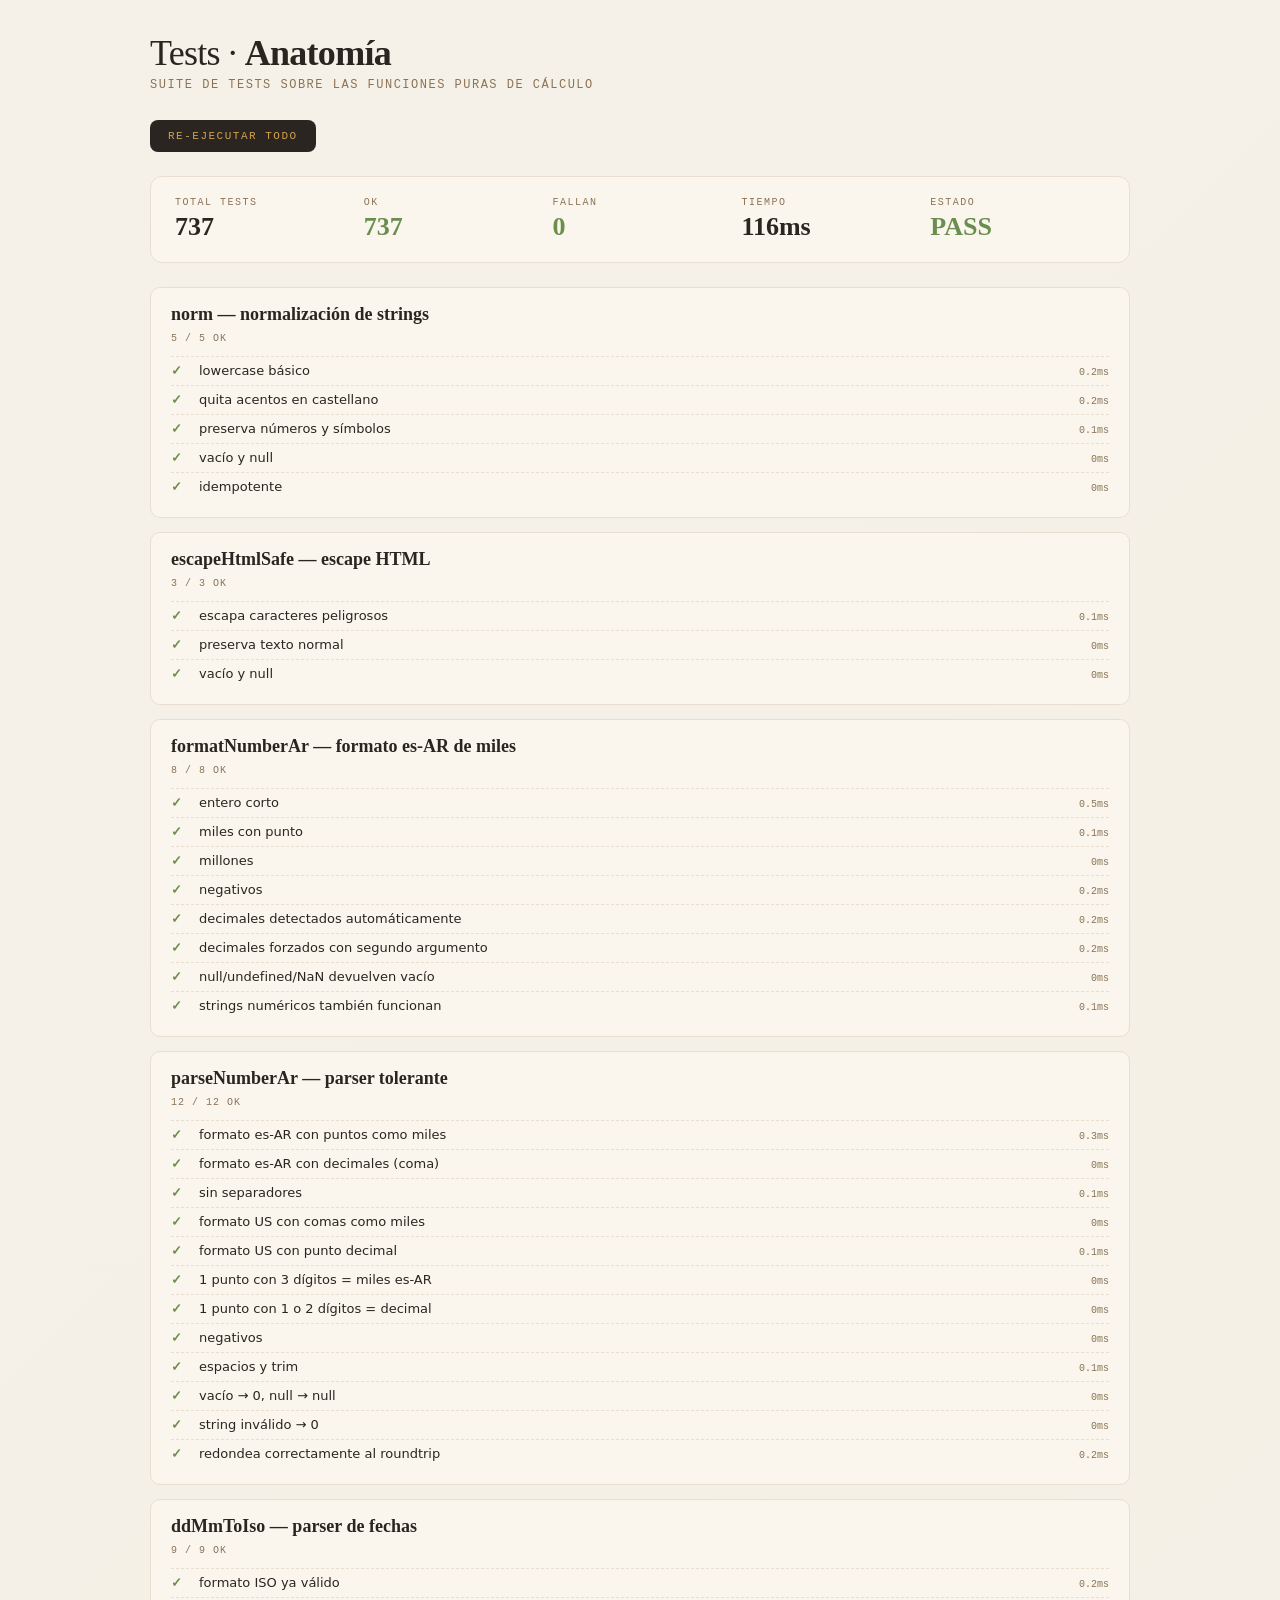
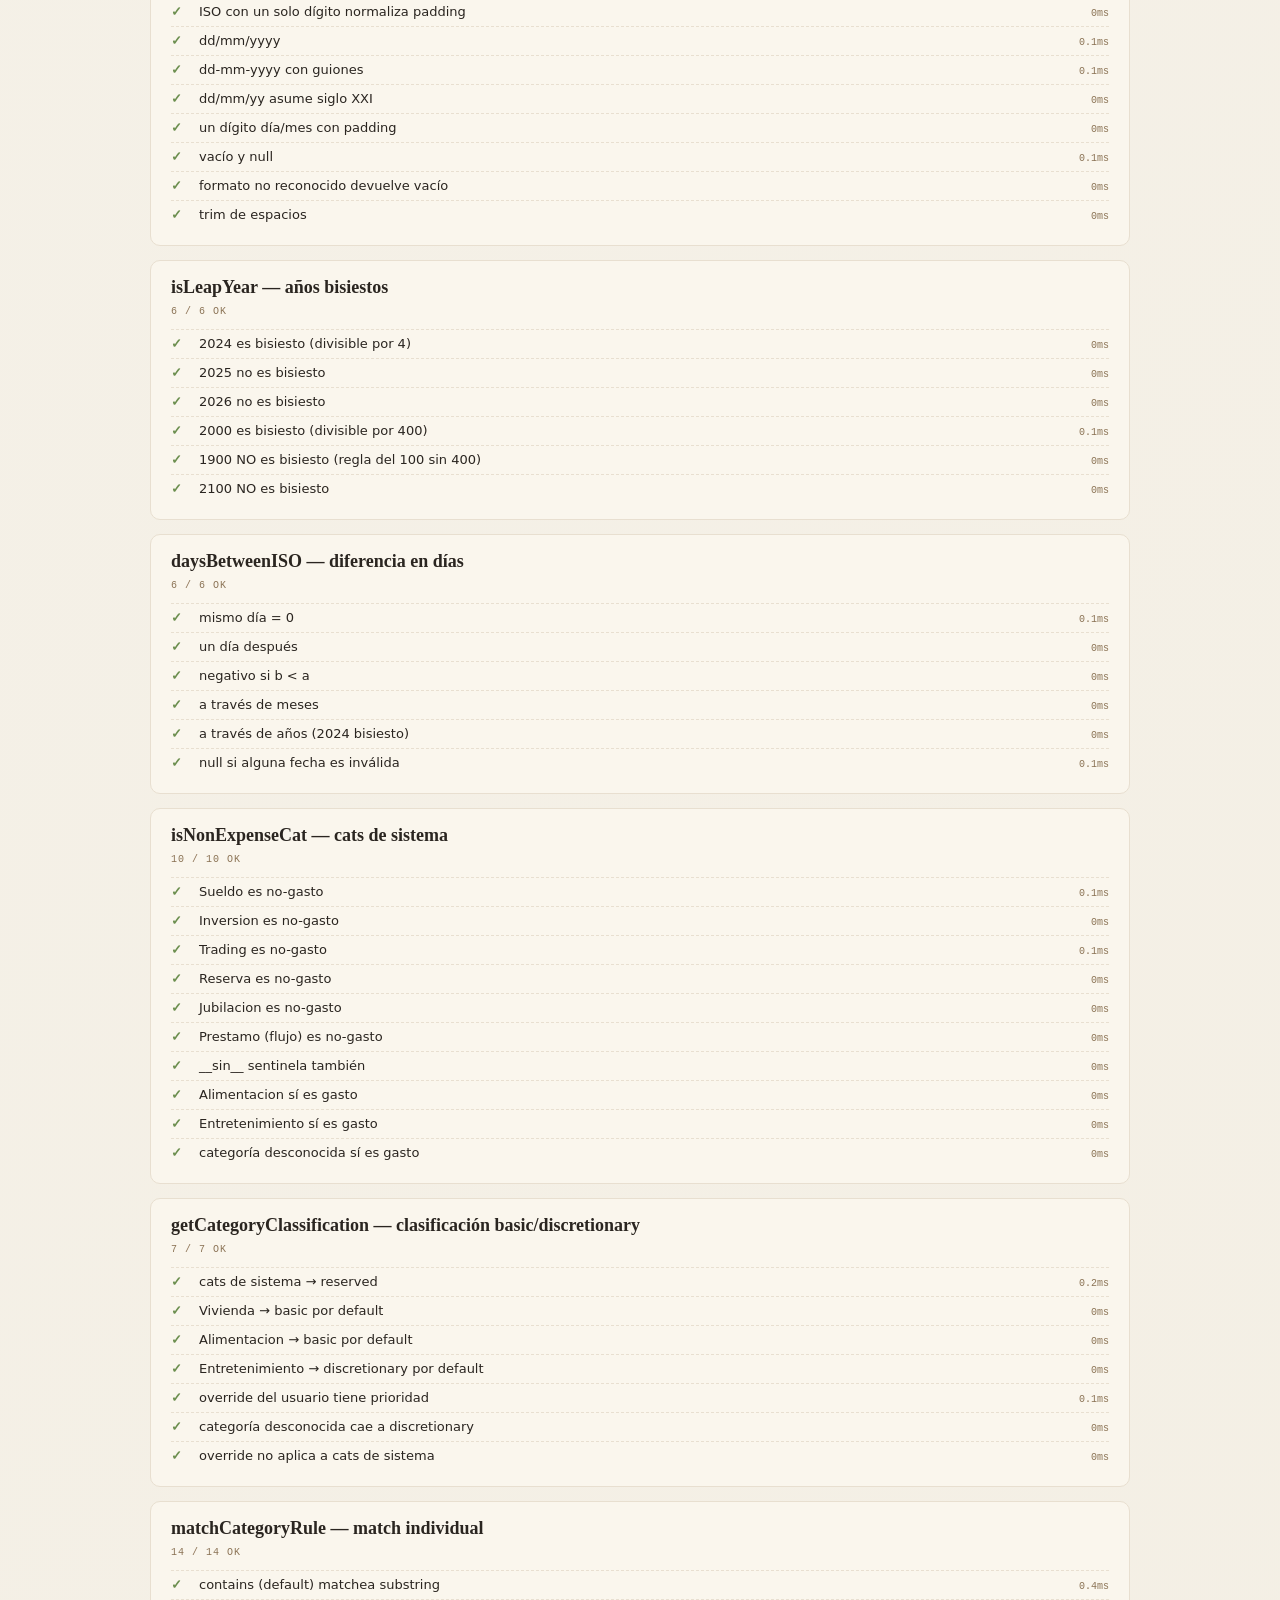
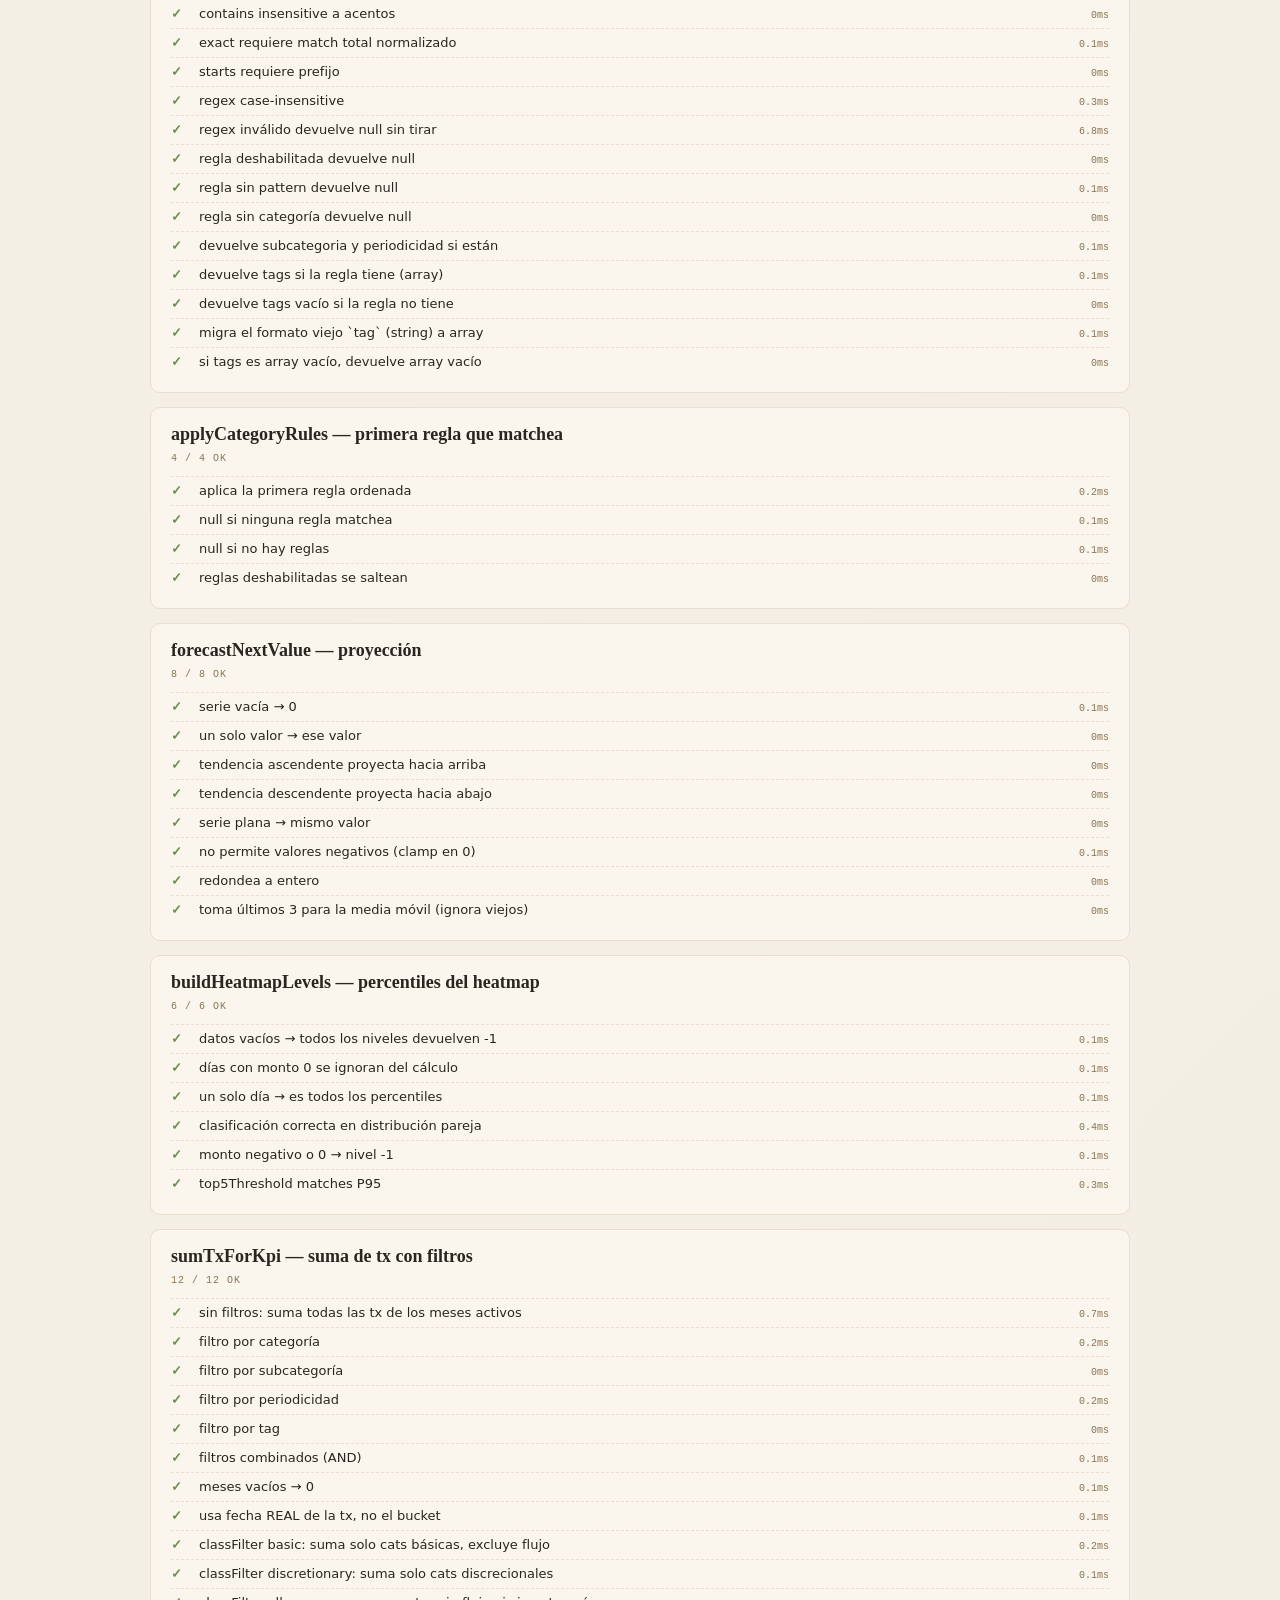
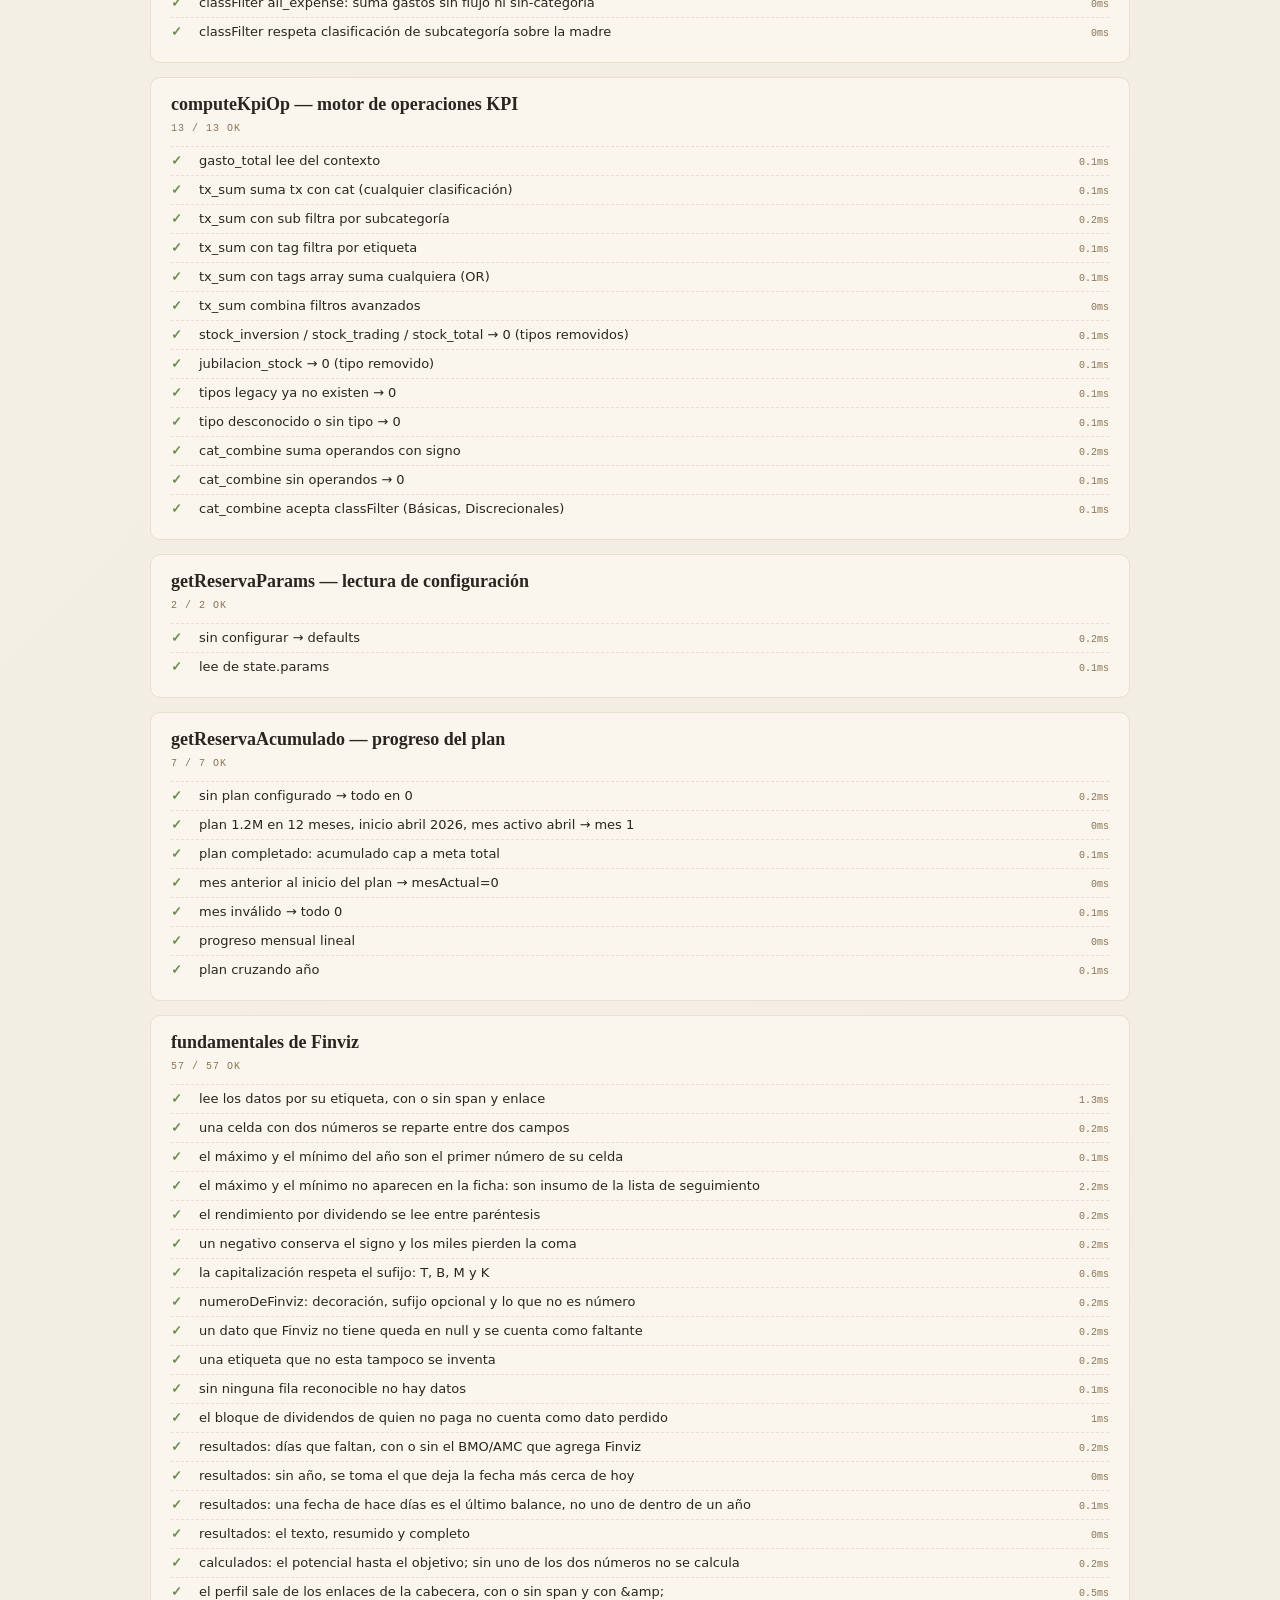
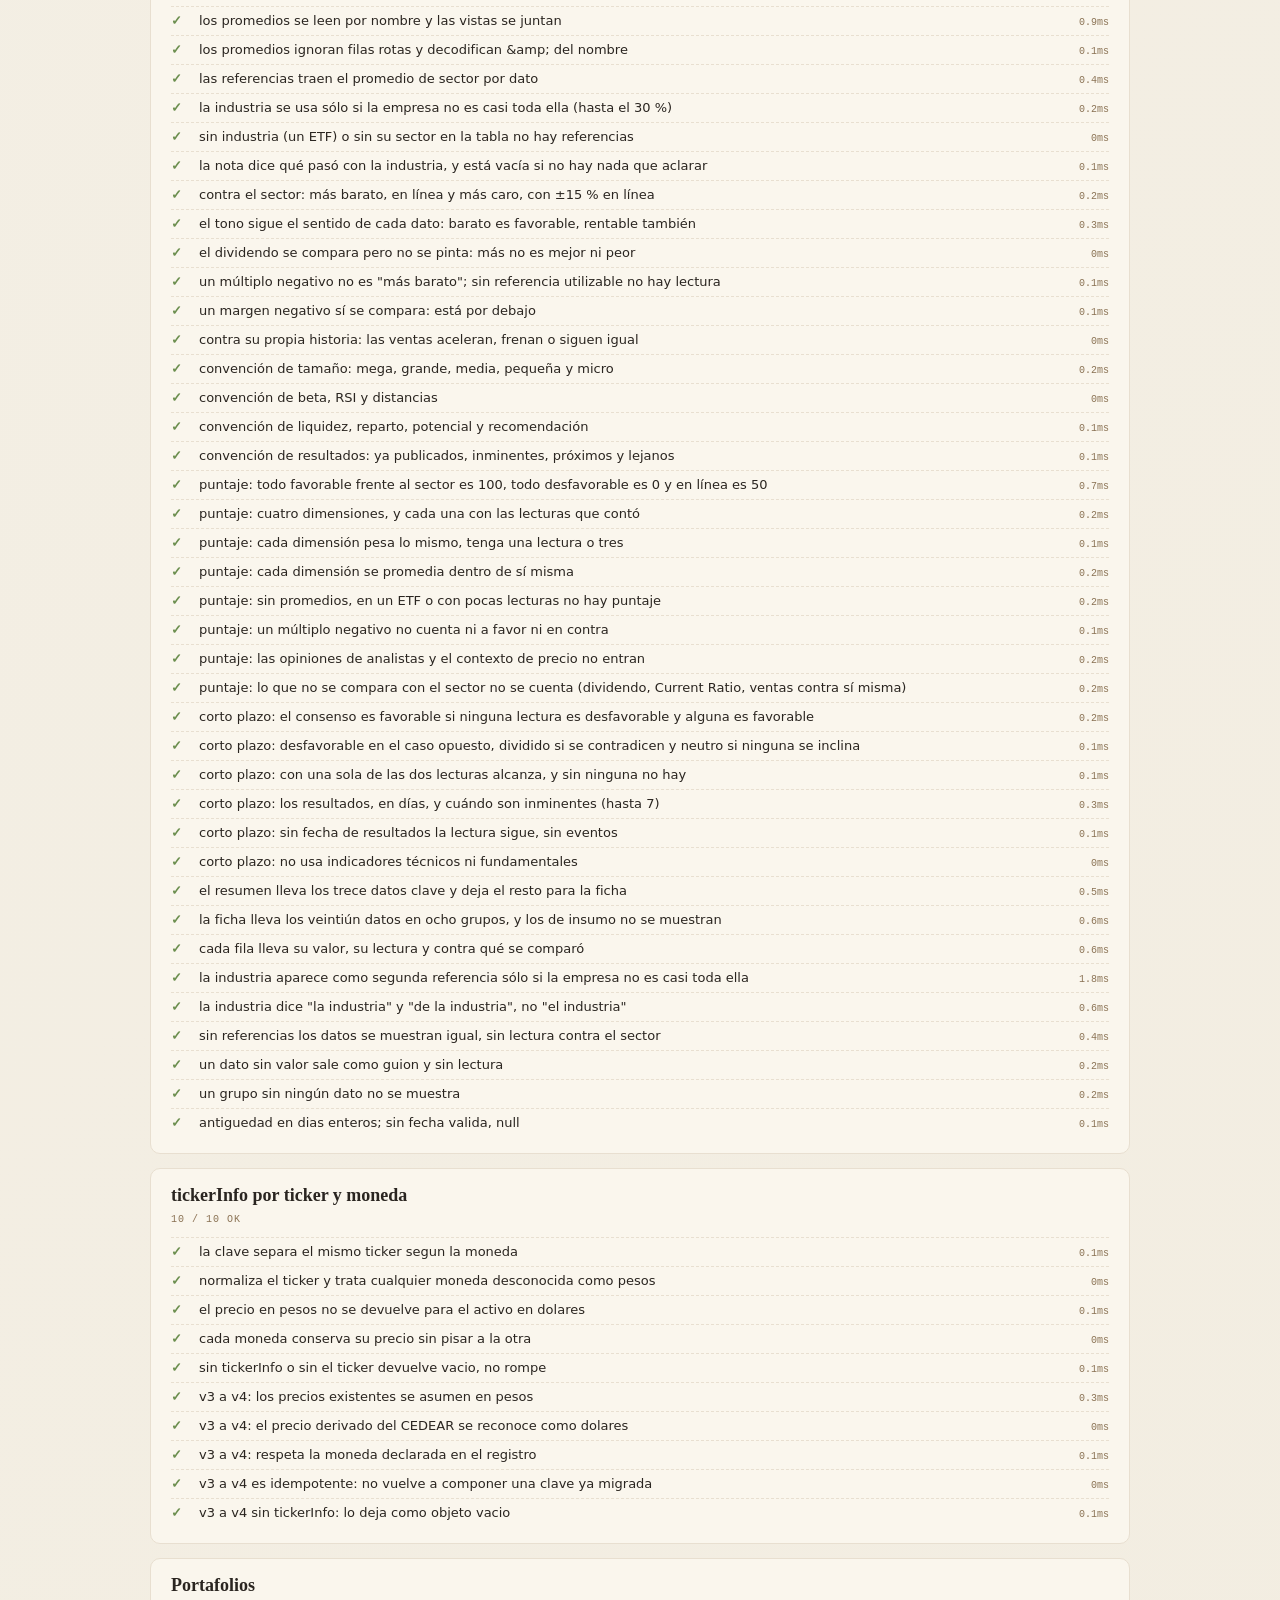
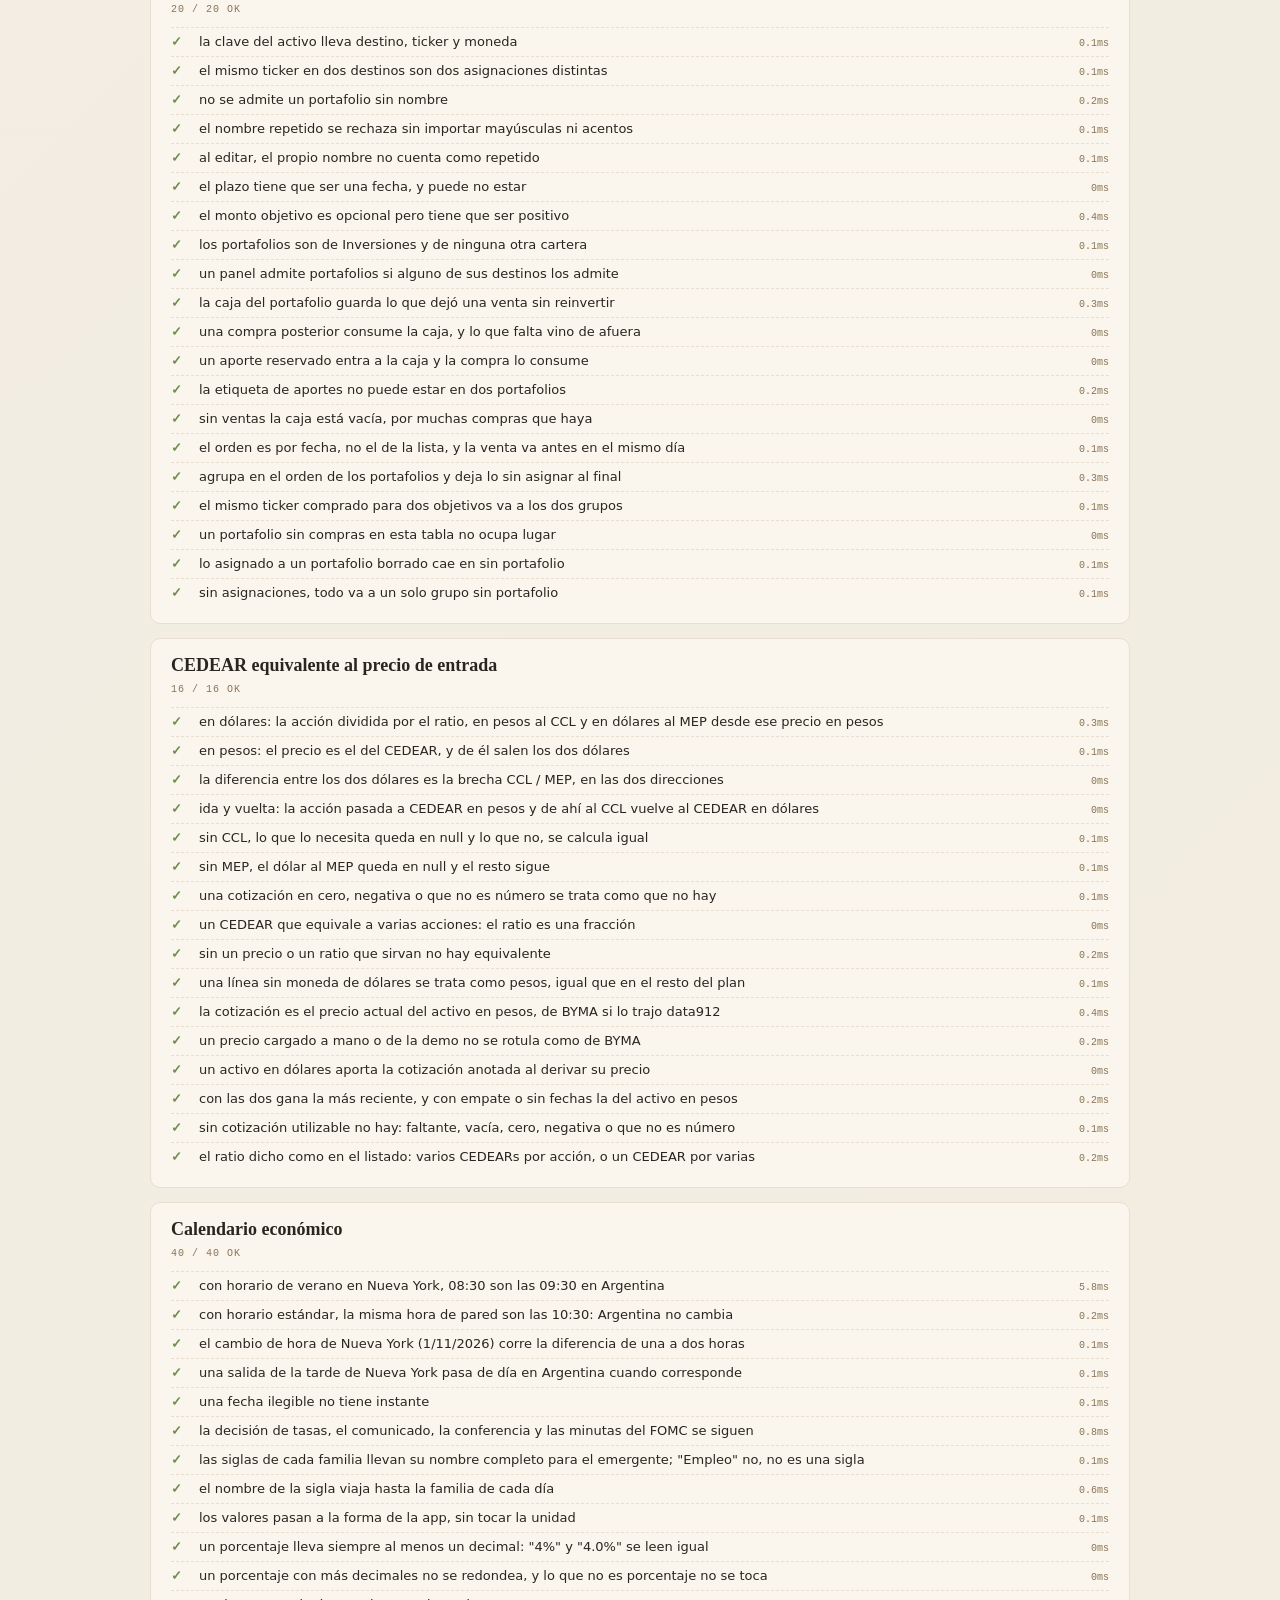
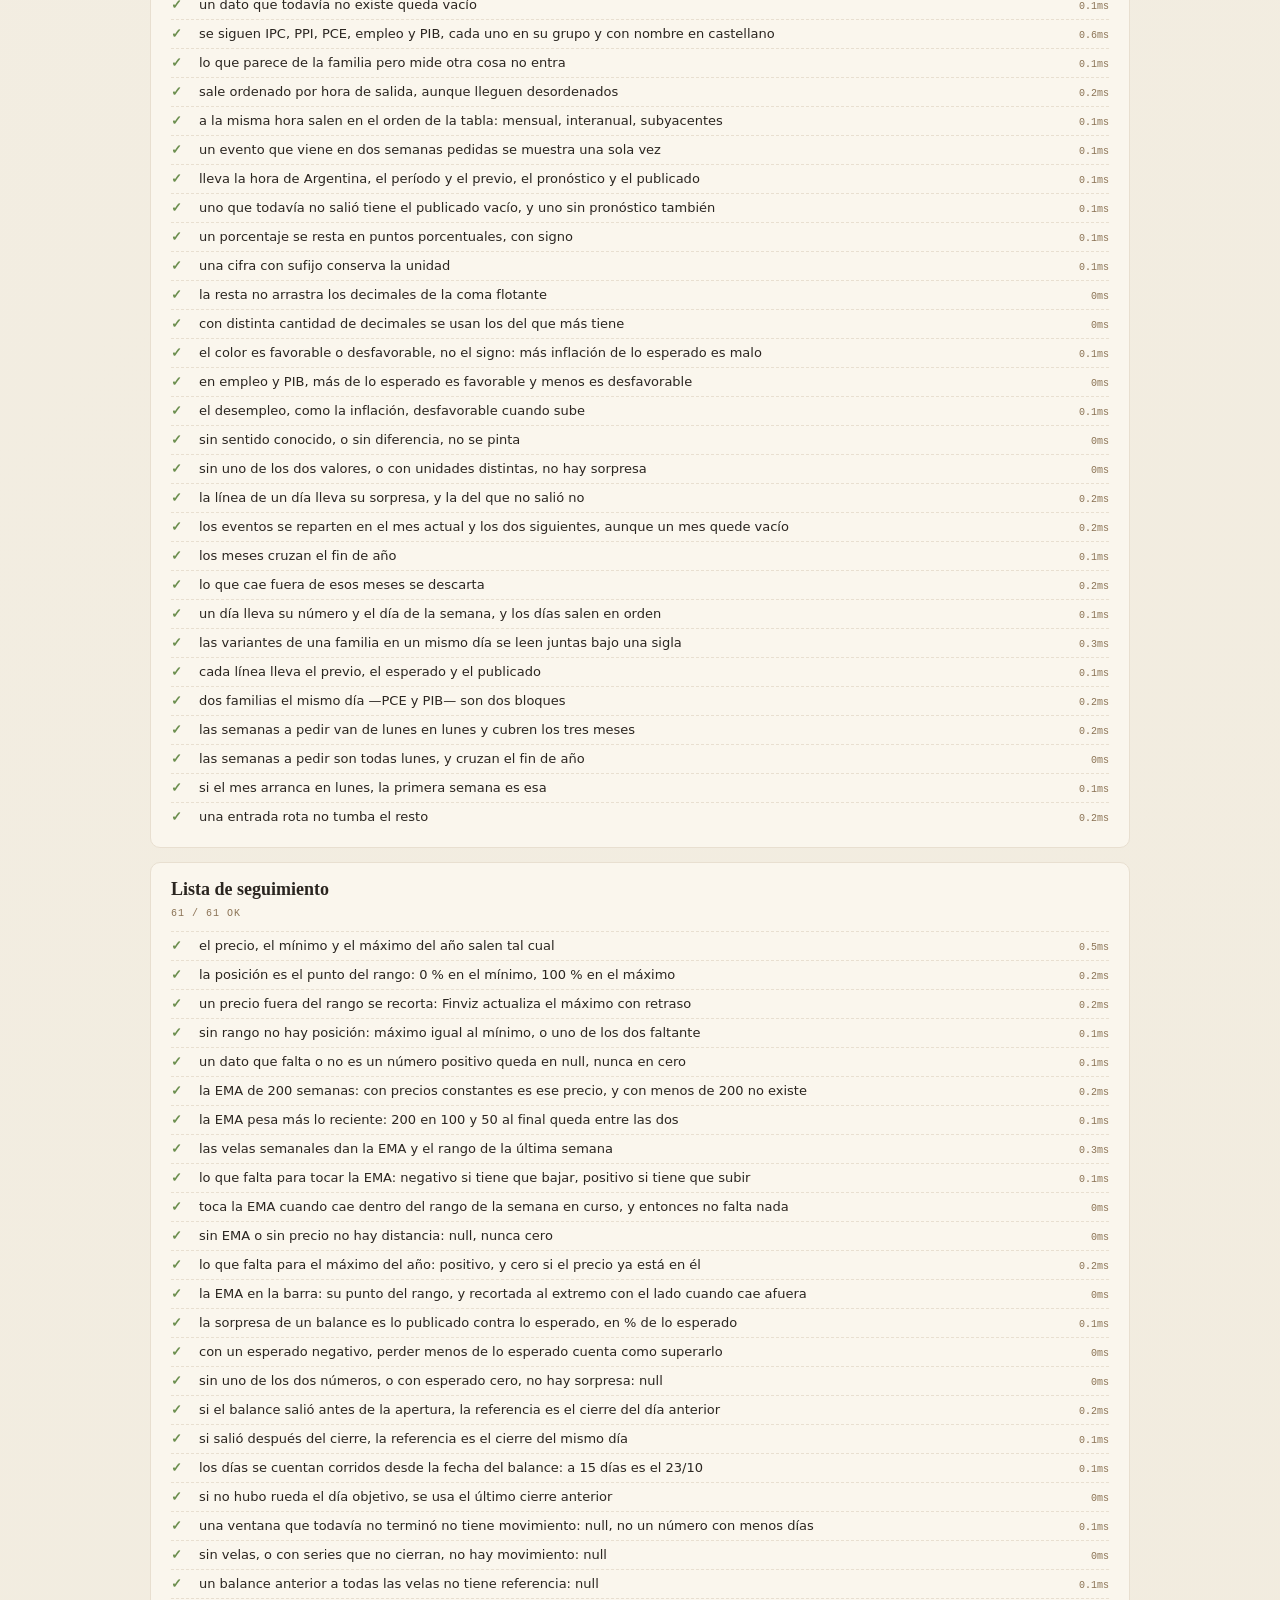
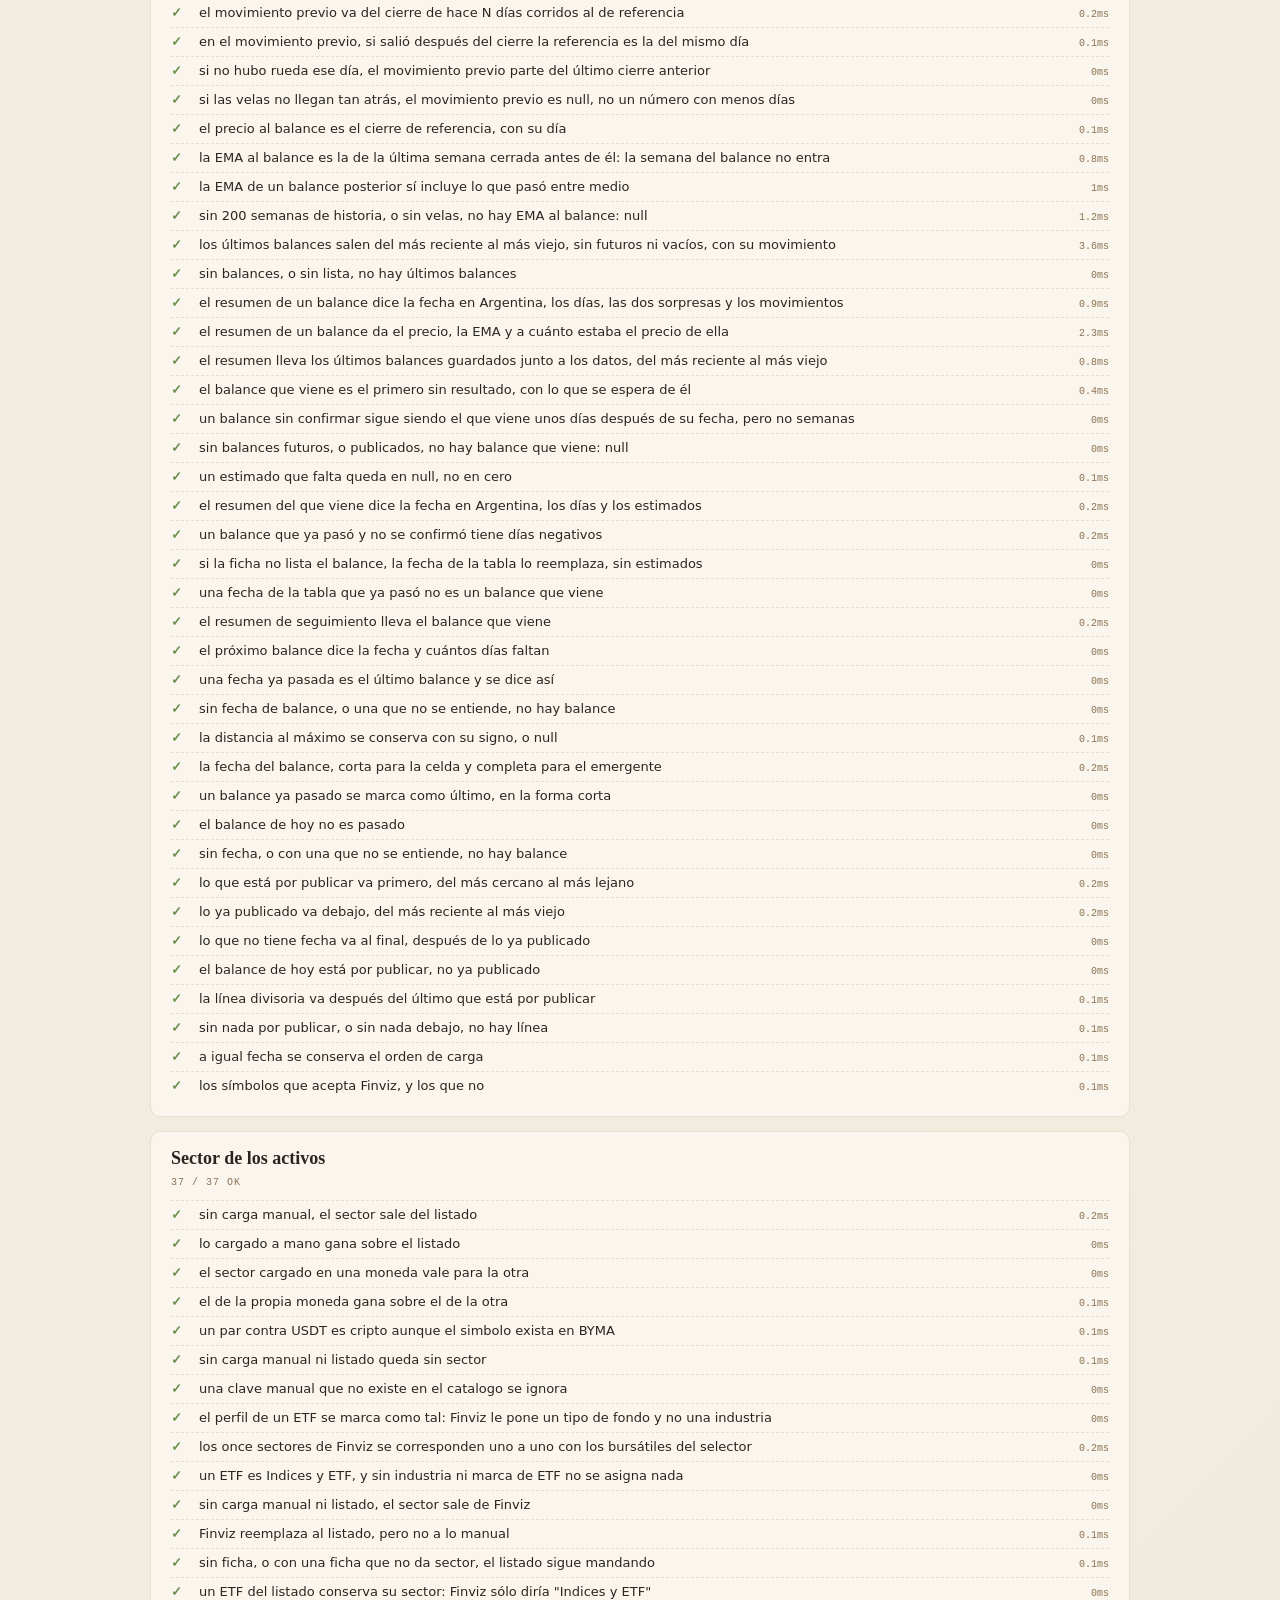
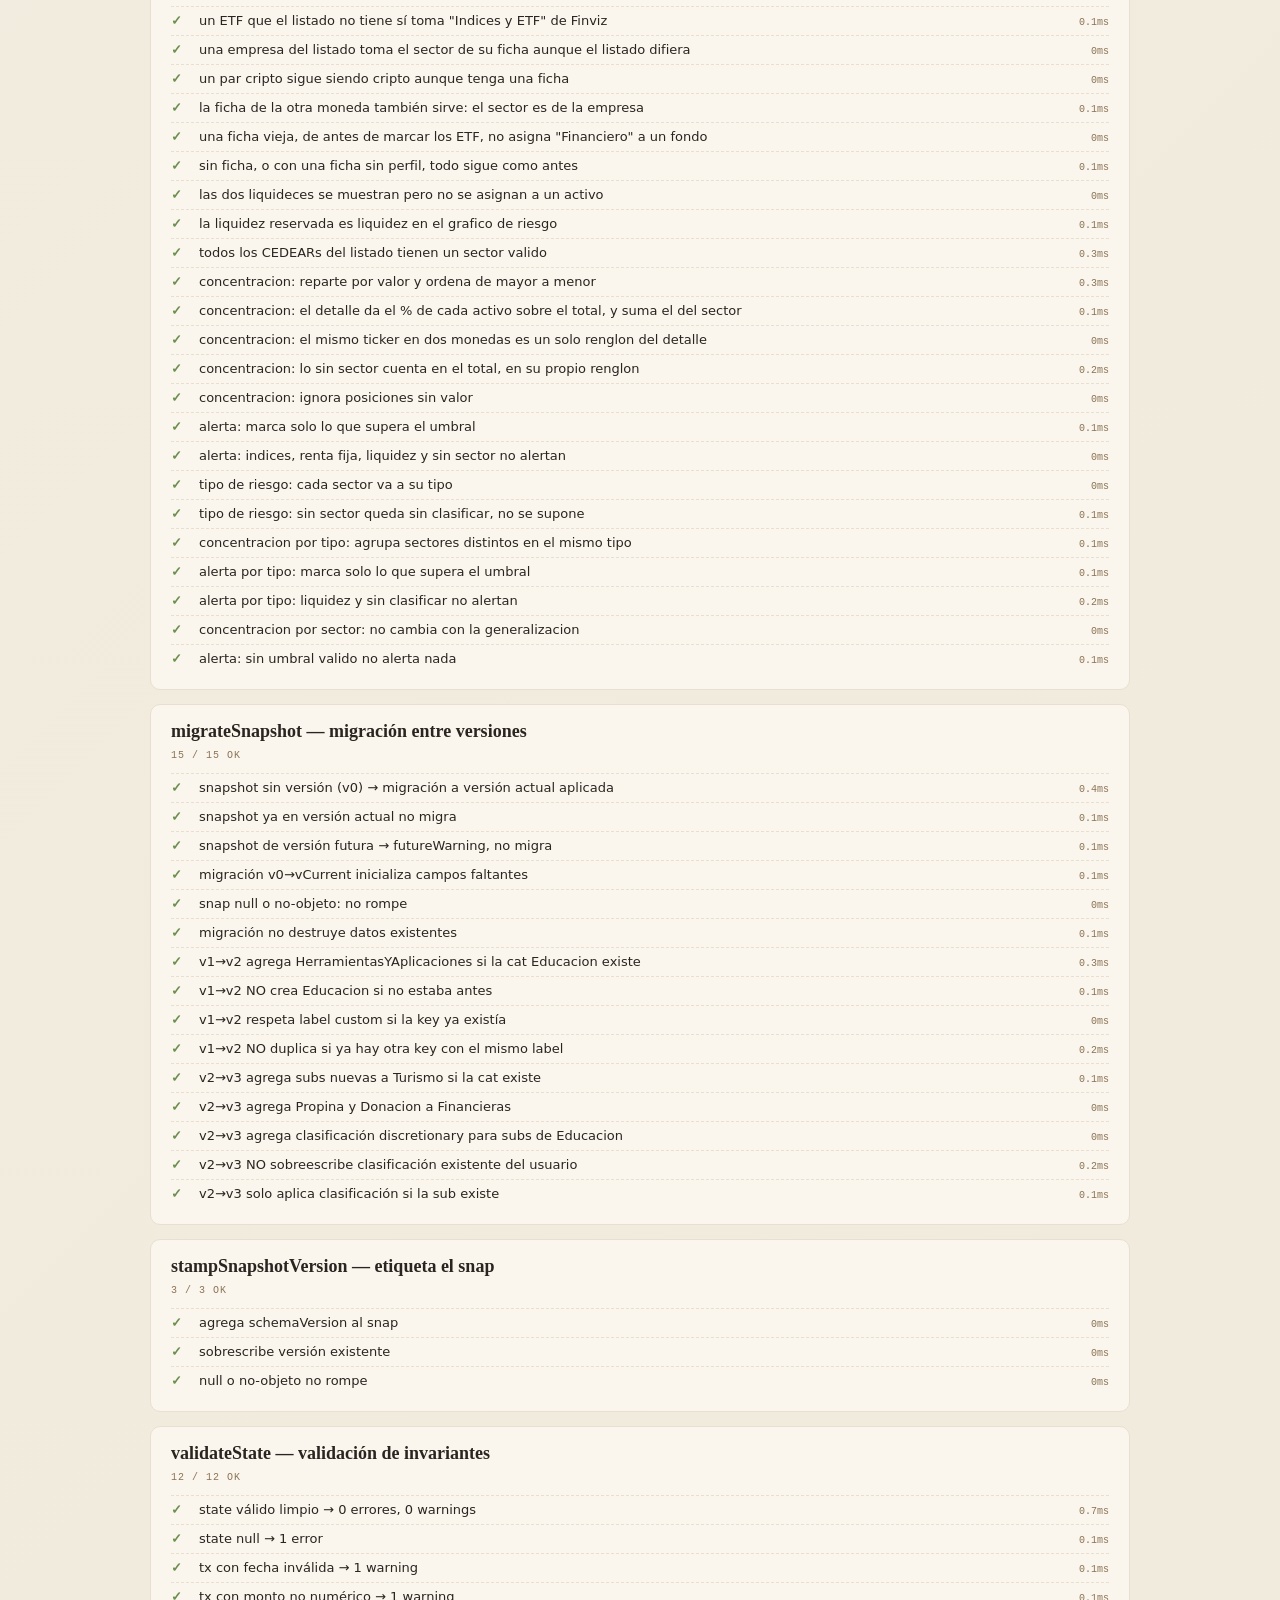
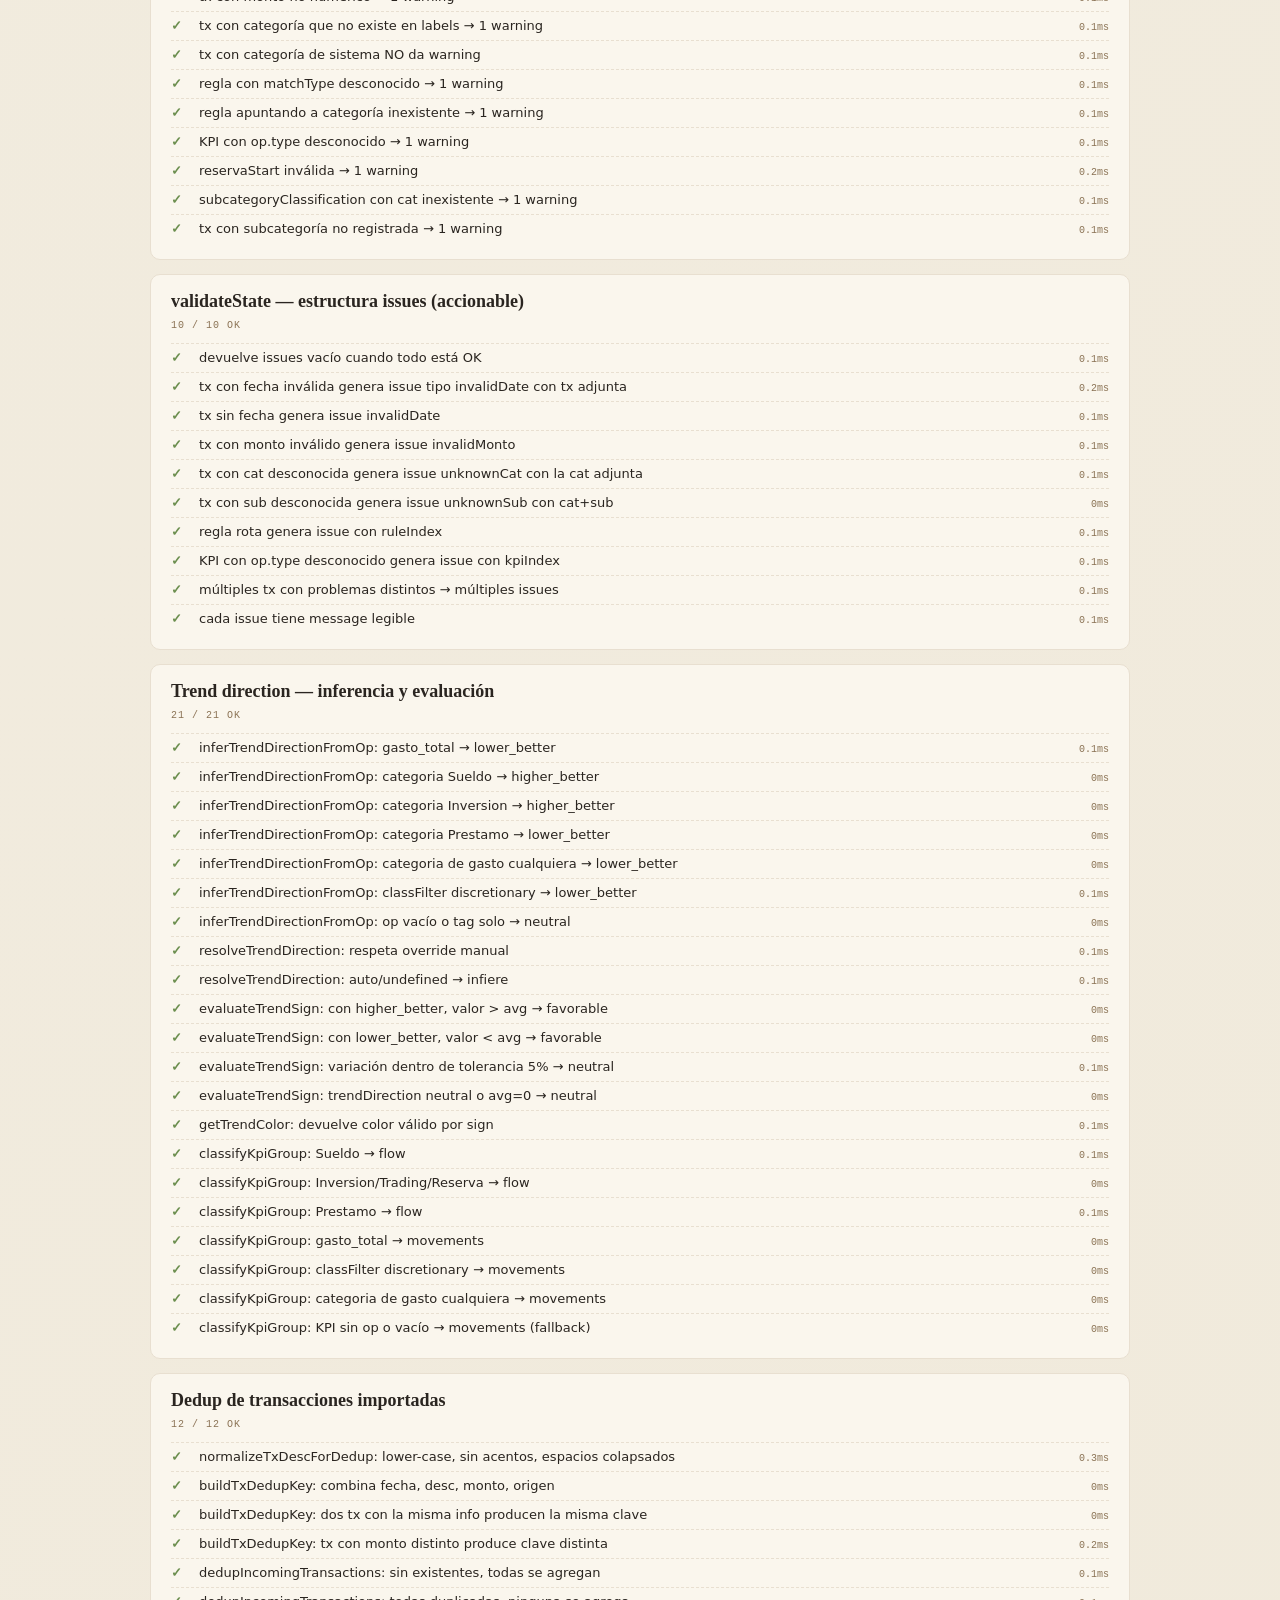
==== commit 7cd458a0: "Seguimiento: la mini tabla de balances muestra cuanto se movio el precio 15 y 7 dias antes Dos colum" ====
--- a/tests.html
+++ b/tests.html
@@ -2505,6 +2505,26 @@
   test('un balance anterior a todas las velas no tiene referencia: null', function () {
     assertEqual(movimientoTrasBalance(serie, Date.parse('2020-01-02T12:30:00Z'), 7), null);
   });
+  const previa = velas([['2026-09-23', 50], ['2026-09-25', 60], ['2026-10-01', 80], ['2026-10-06', 99], ['2026-10-07', 100], ['2026-10-08', 110]]);
+  test('el movimiento previo va del cierre de hace N días corridos al de referencia', function () {
+    const m = movimientoPrevioAlBalance(previa, BMO, 7);
+    assertEqual(m.dia, '2026-10-01');
+    assertEqual(m.referencia.dia, '2026-10-07');
+    assertAlmost(m.pct, 25, 1e-9);
+    assertAlmost(movimientoPrevioAlBalance(previa, BMO, 15).pct, 100, 1e-9);
+  });
+  test('en el movimiento previo, si salió después del cierre la referencia es la del mismo día', function () {
+    assertAlmost(movimientoPrevioAlBalance(previa, AMC, 7).pct, (110 / 80 - 1) * 100, 1e-9);
+  });
+  test('si no hubo rueda ese día, el movimiento previo parte del último cierre anterior', function () {
+    // 08/10 − 14 = 24/09: sin rueda ese día, vale el cierre del 23/09.
+    assertEqual(movimientoPrevioAlBalance(previa, BMO, 14).dia, '2026-09-23');
+  });
+  test('si las velas no llegan tan atrás, el movimiento previo es null, no un número con menos días', function () {
+    assertEqual(movimientoPrevioAlBalance(previa, BMO, 30), null);
+    assertEqual(movimientoPrevioAlBalance(null, BMO, 7), null);
+    assertEqual(movimientoPrevioAlBalance(previa, NaN, 7), null);
+  });
   // Velas semanales con la fecha del viernes, de 2021-01-08 a 2026-10-23; cierran en 100 hasta el 02/10/2026
   // y en 200 desde el 09/10, la semana del balance de prueba.
   const semanal = (function () {
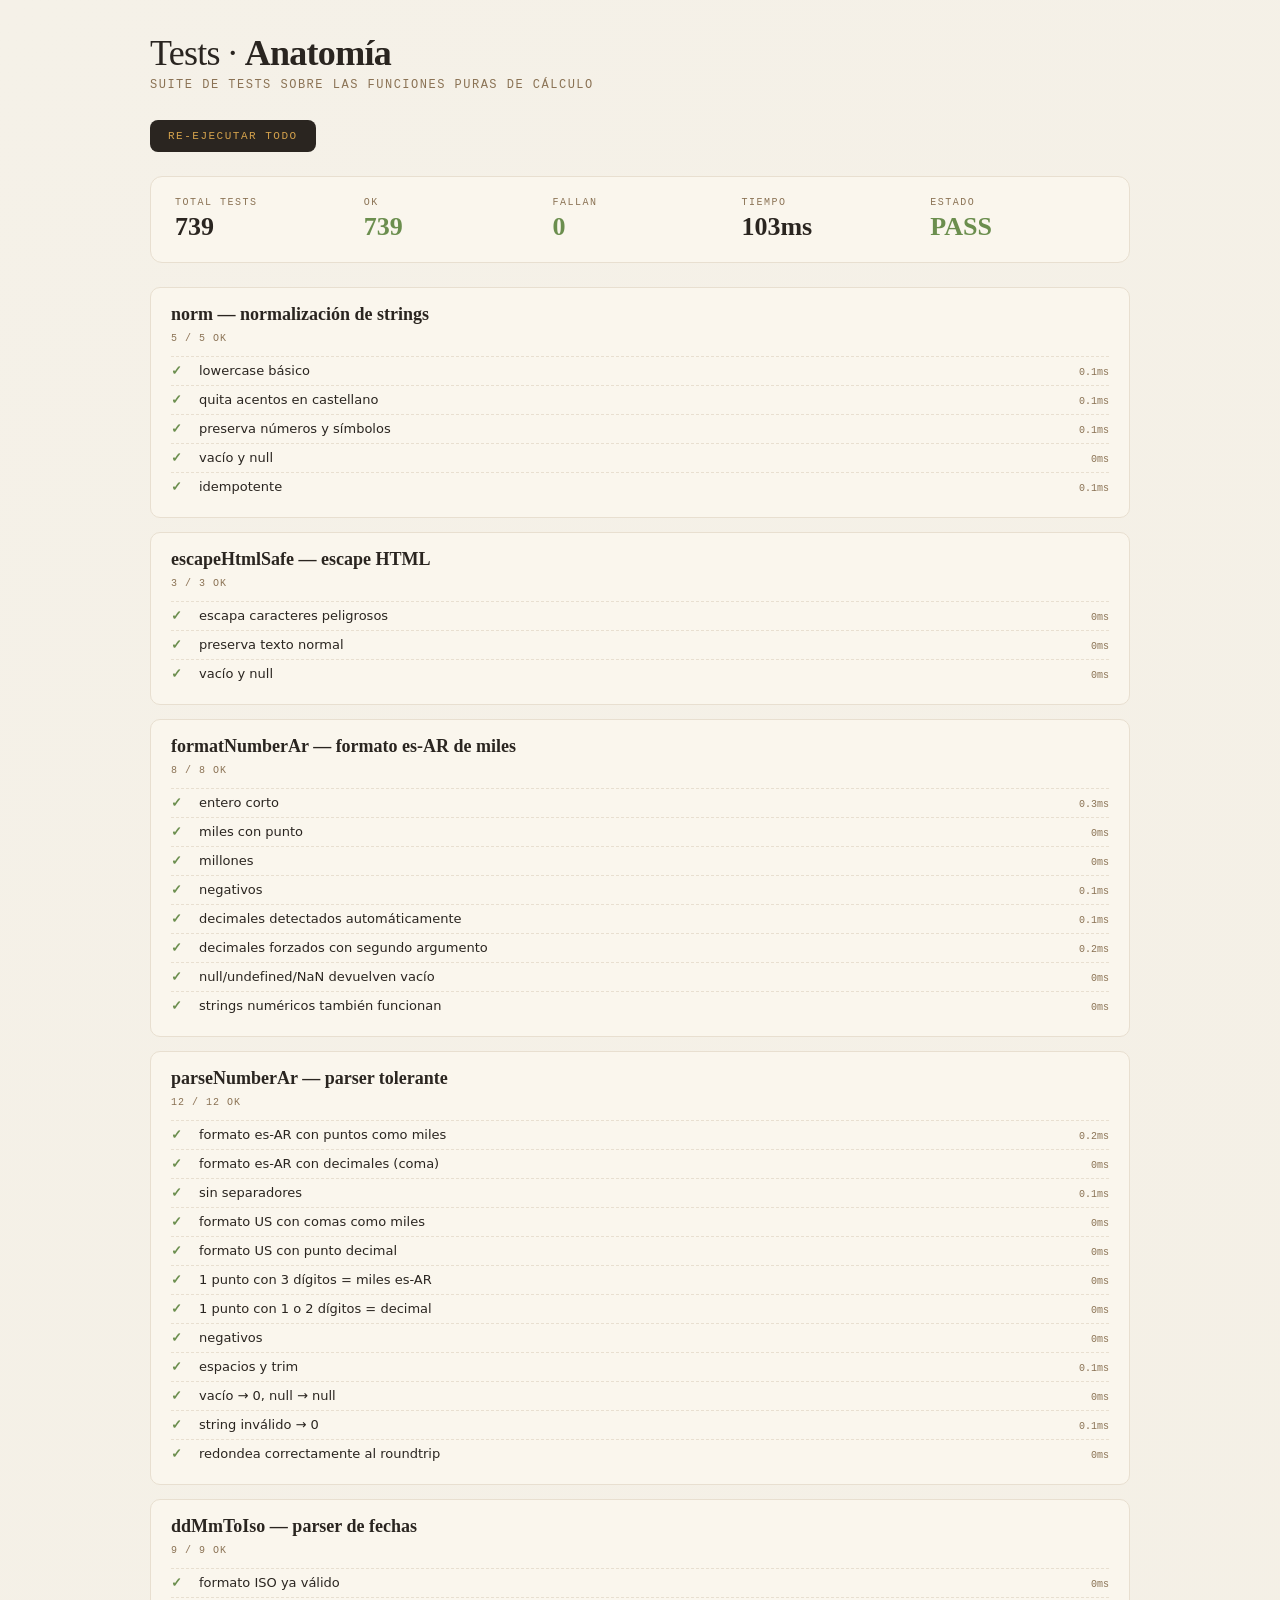
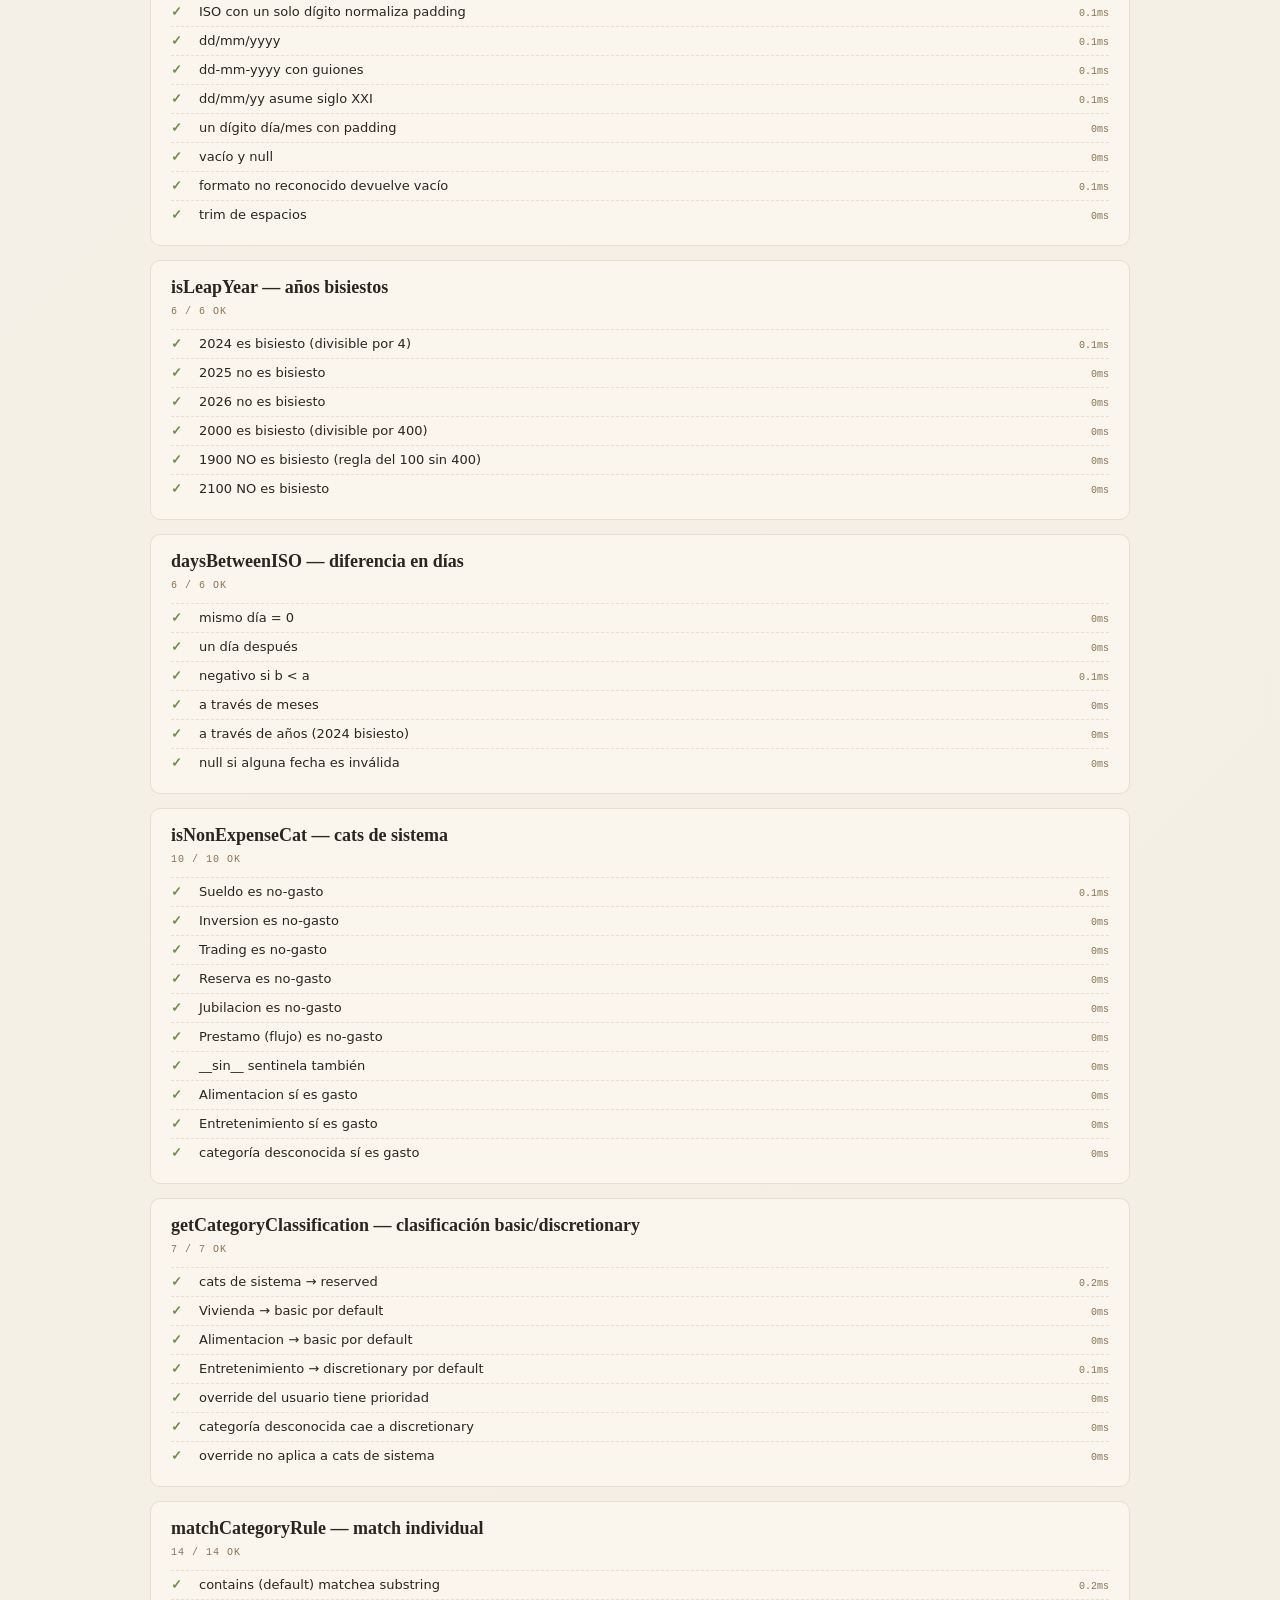
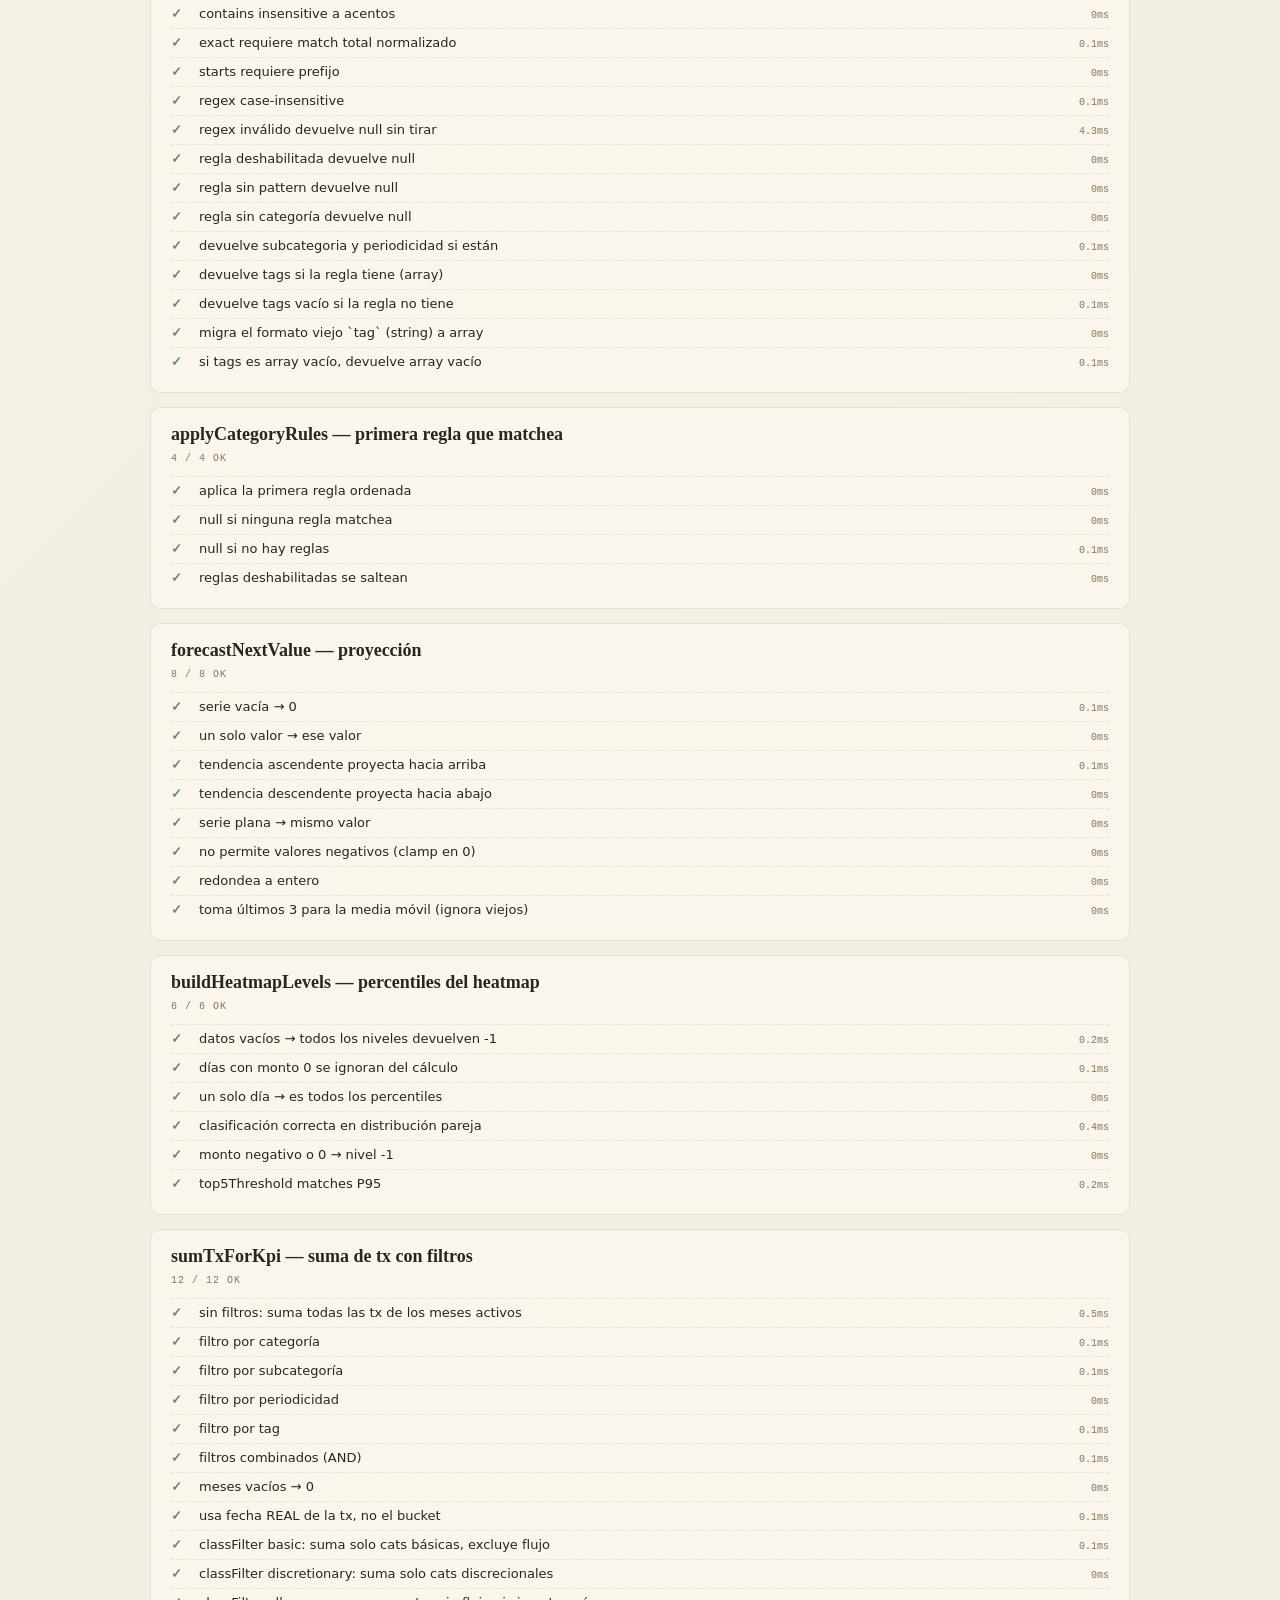
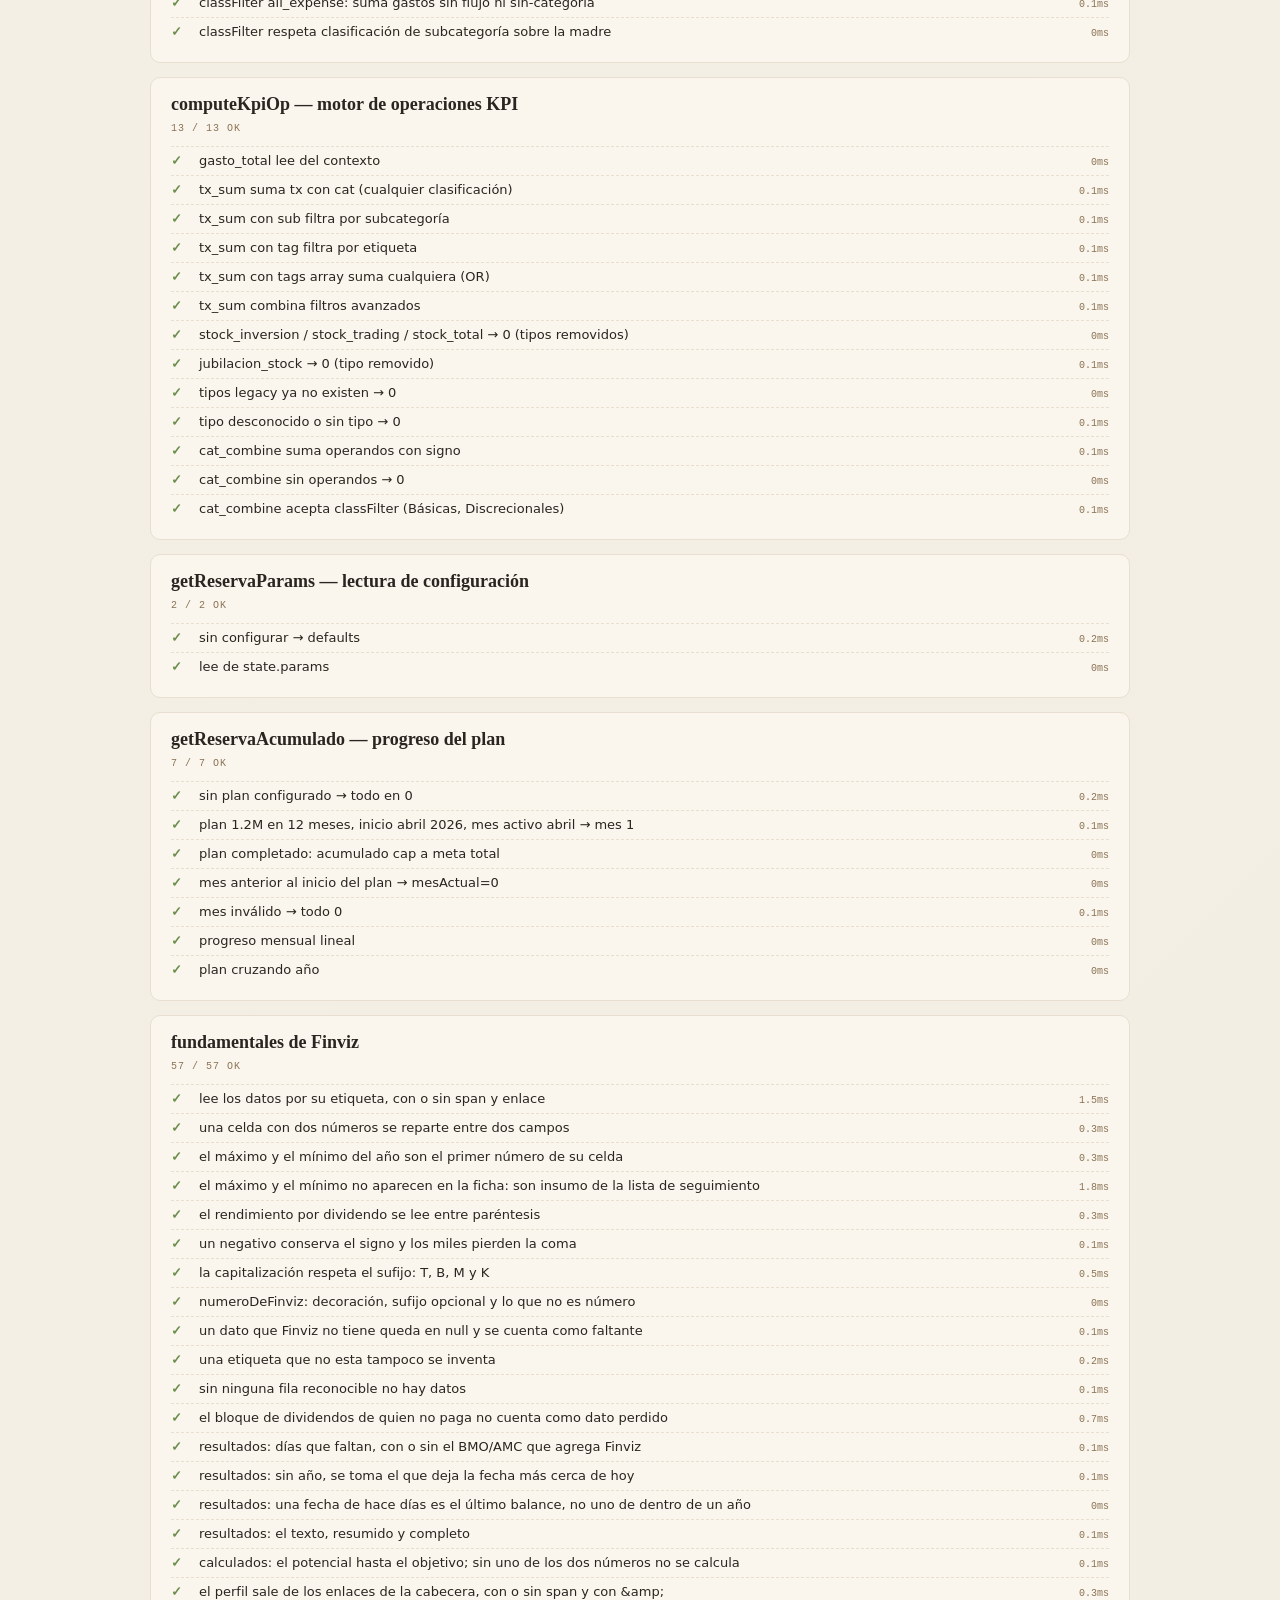
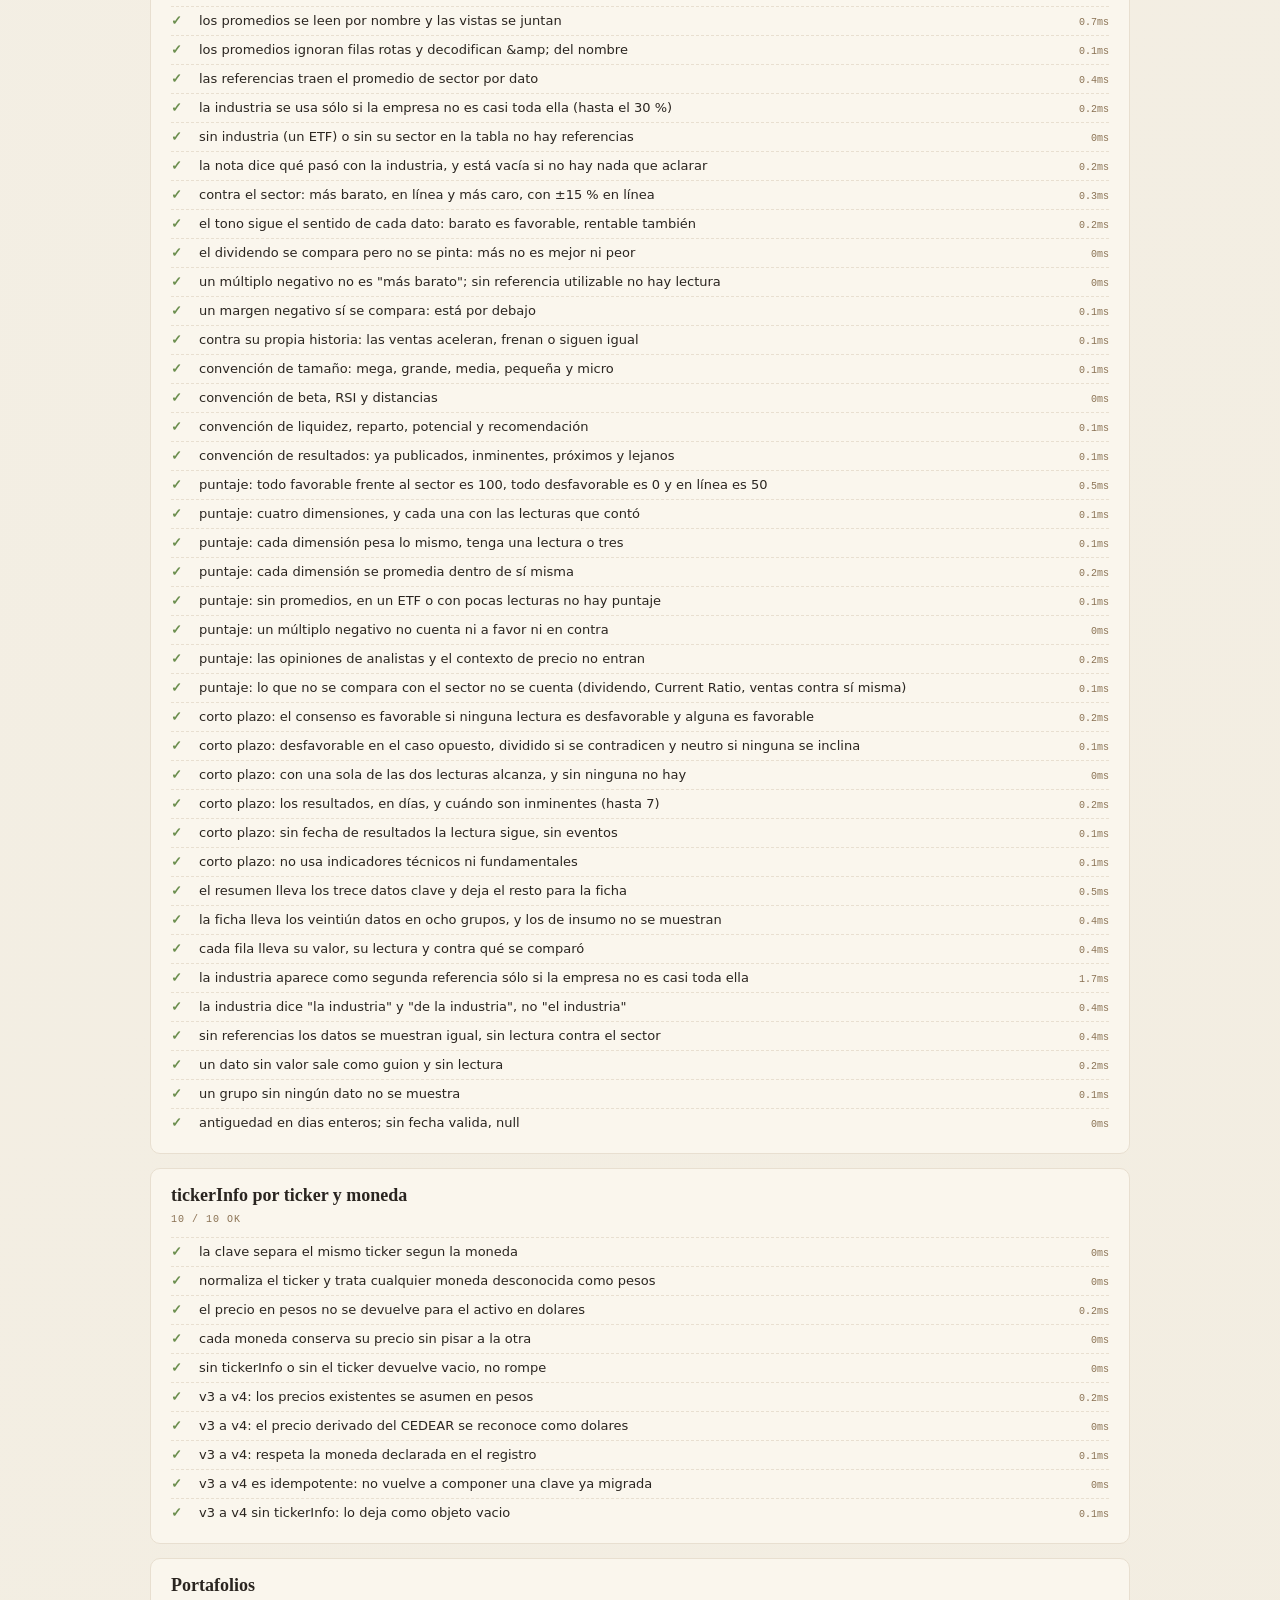
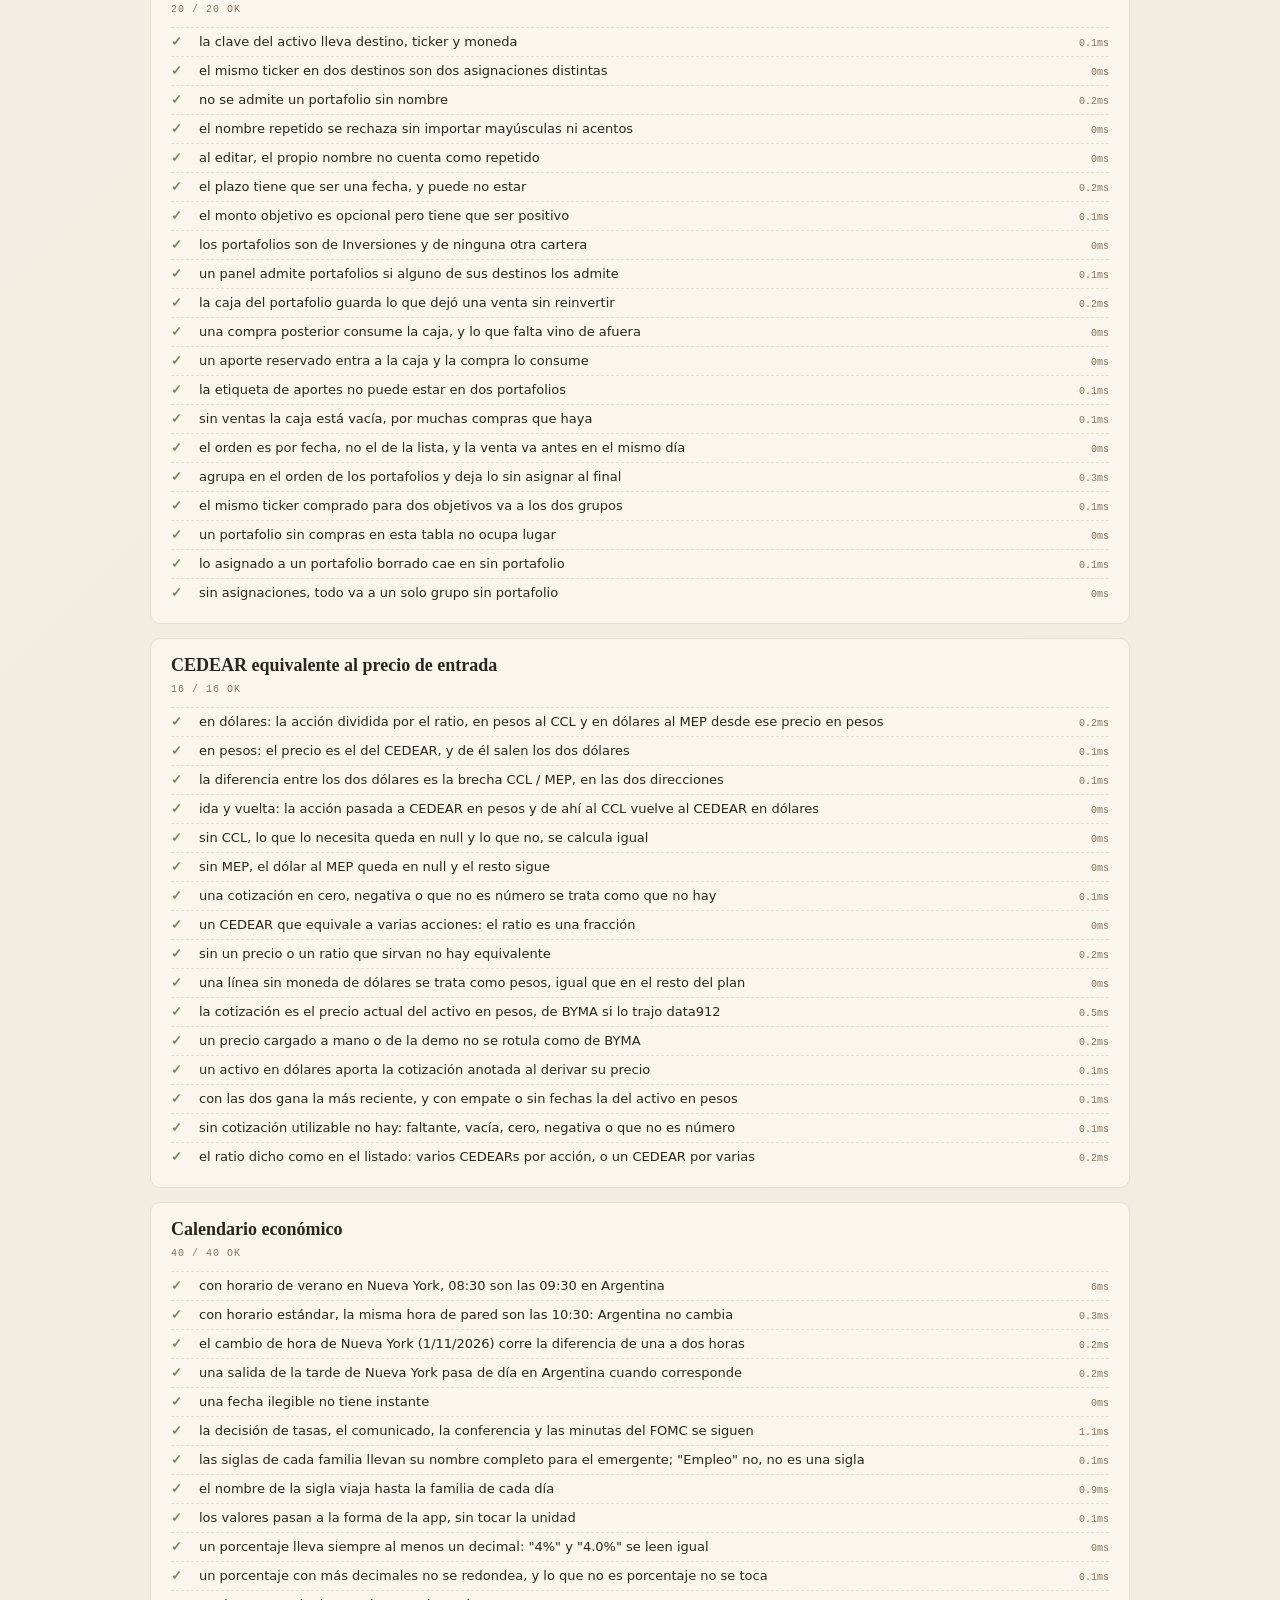
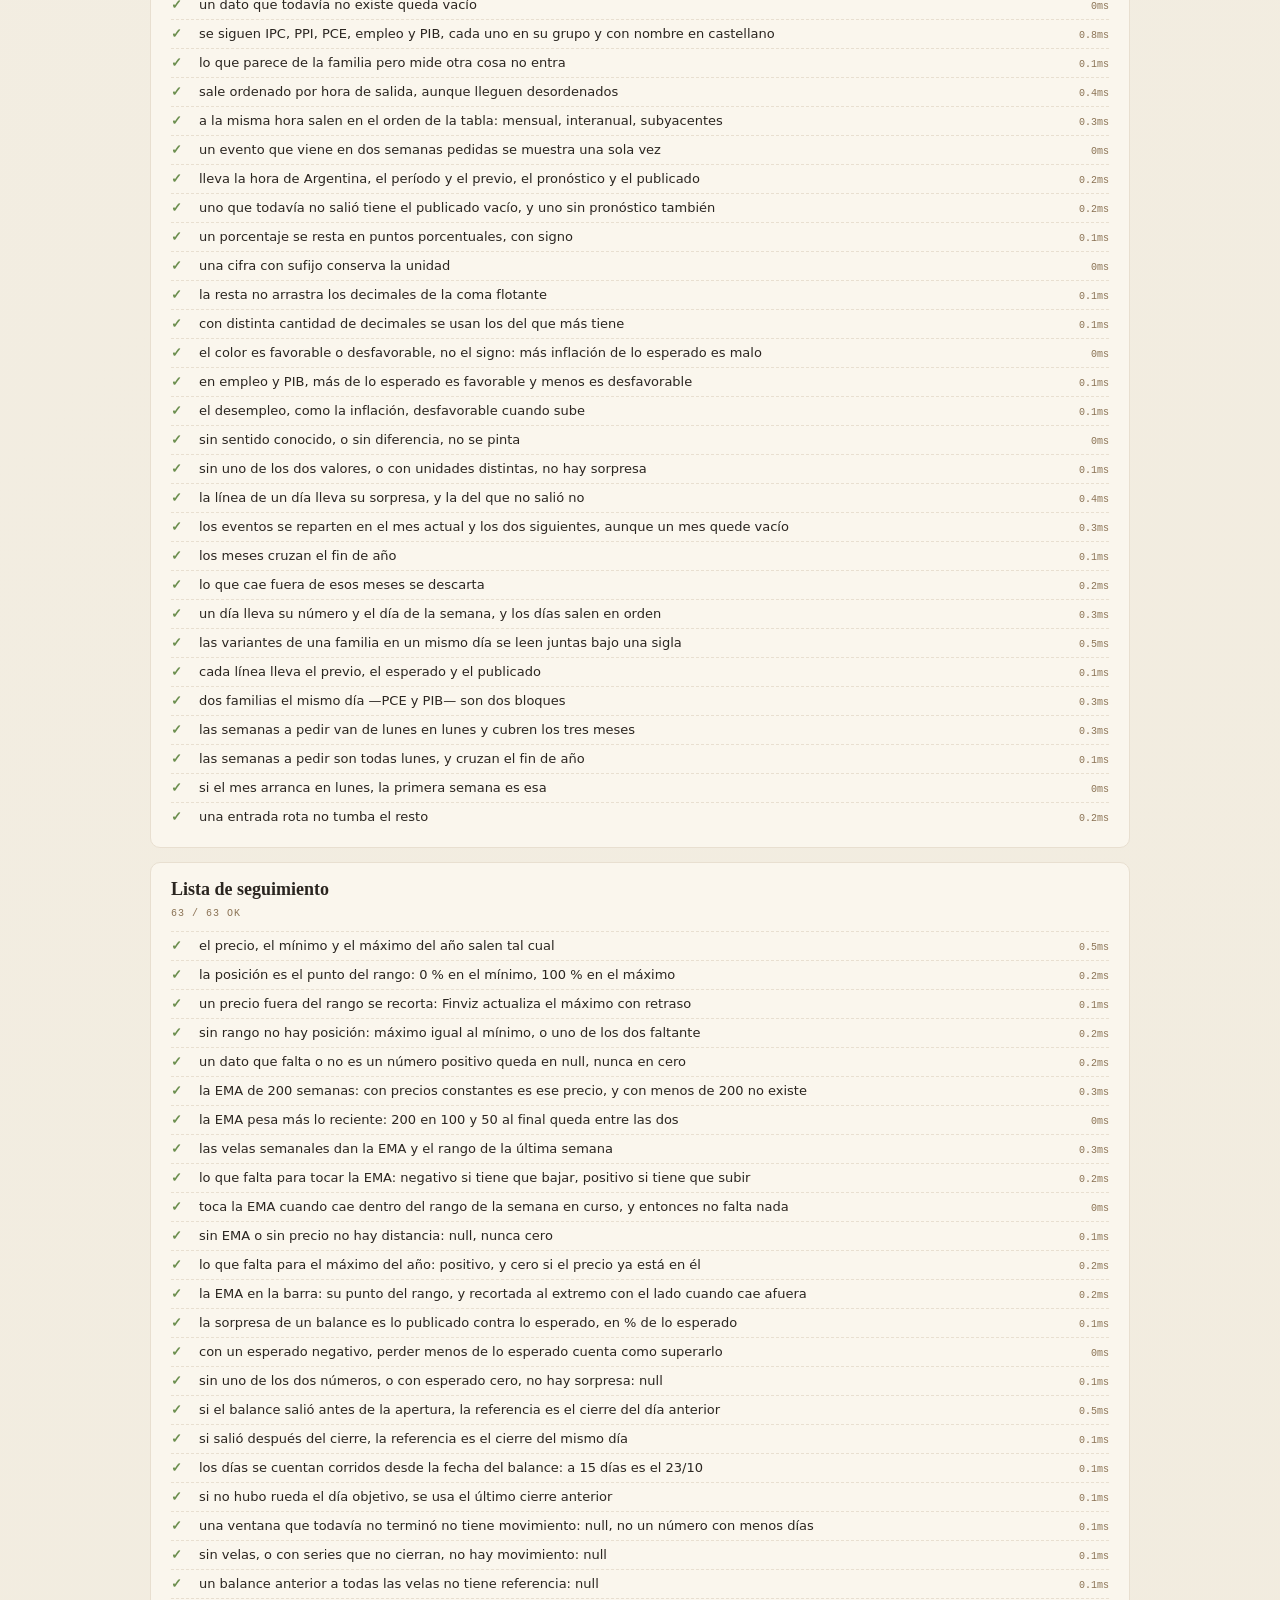
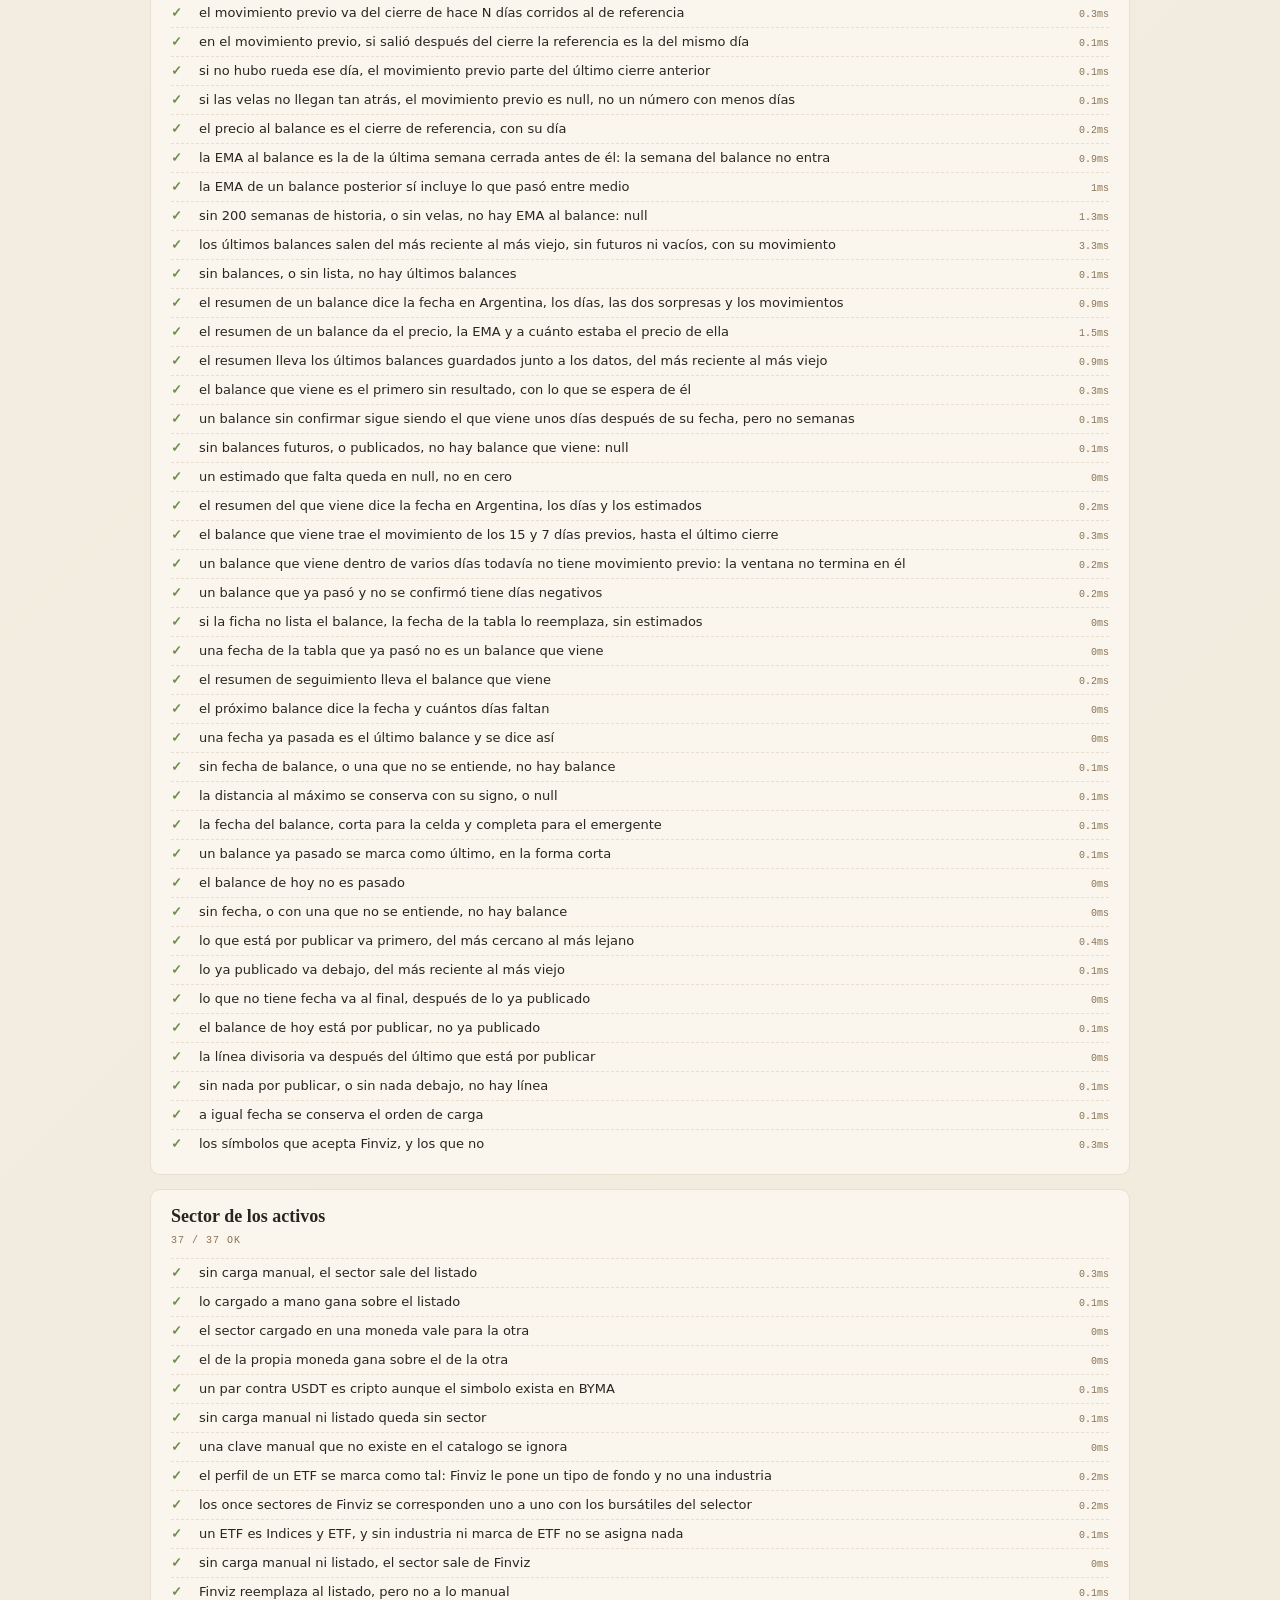
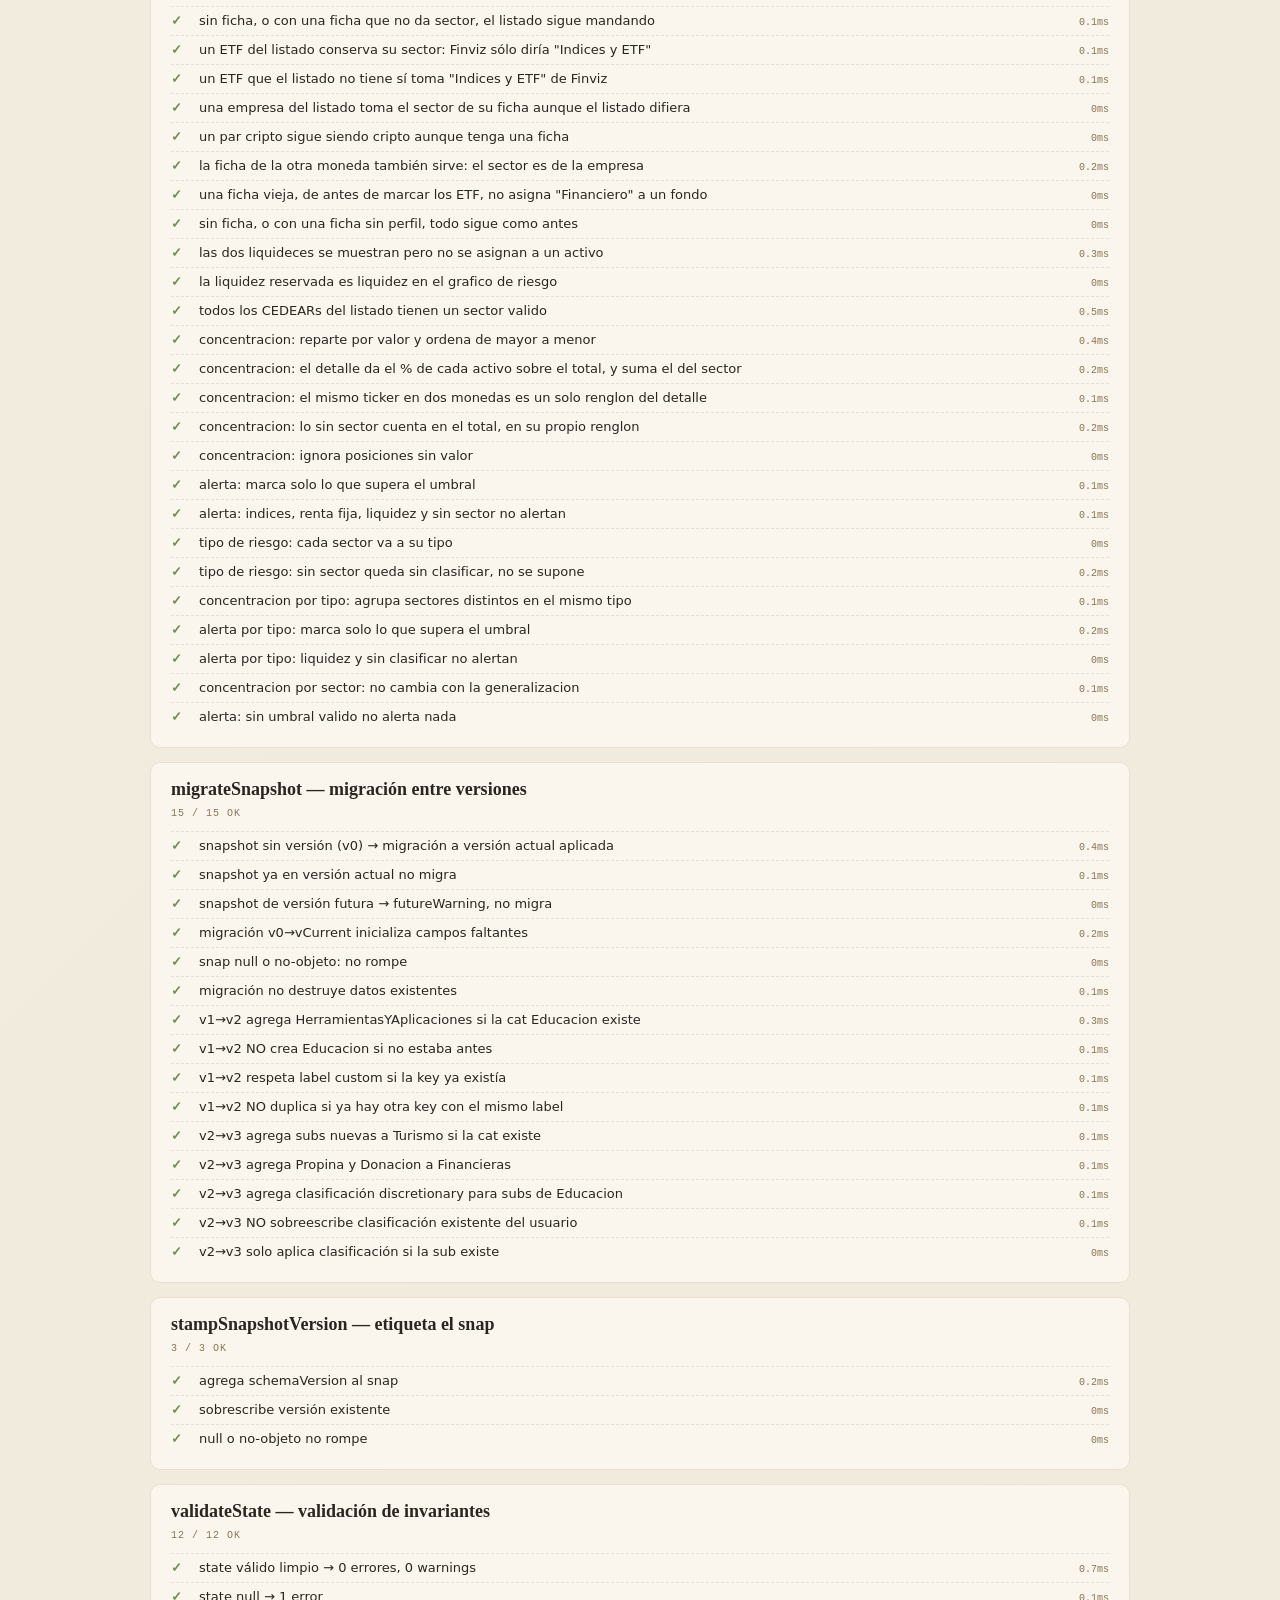
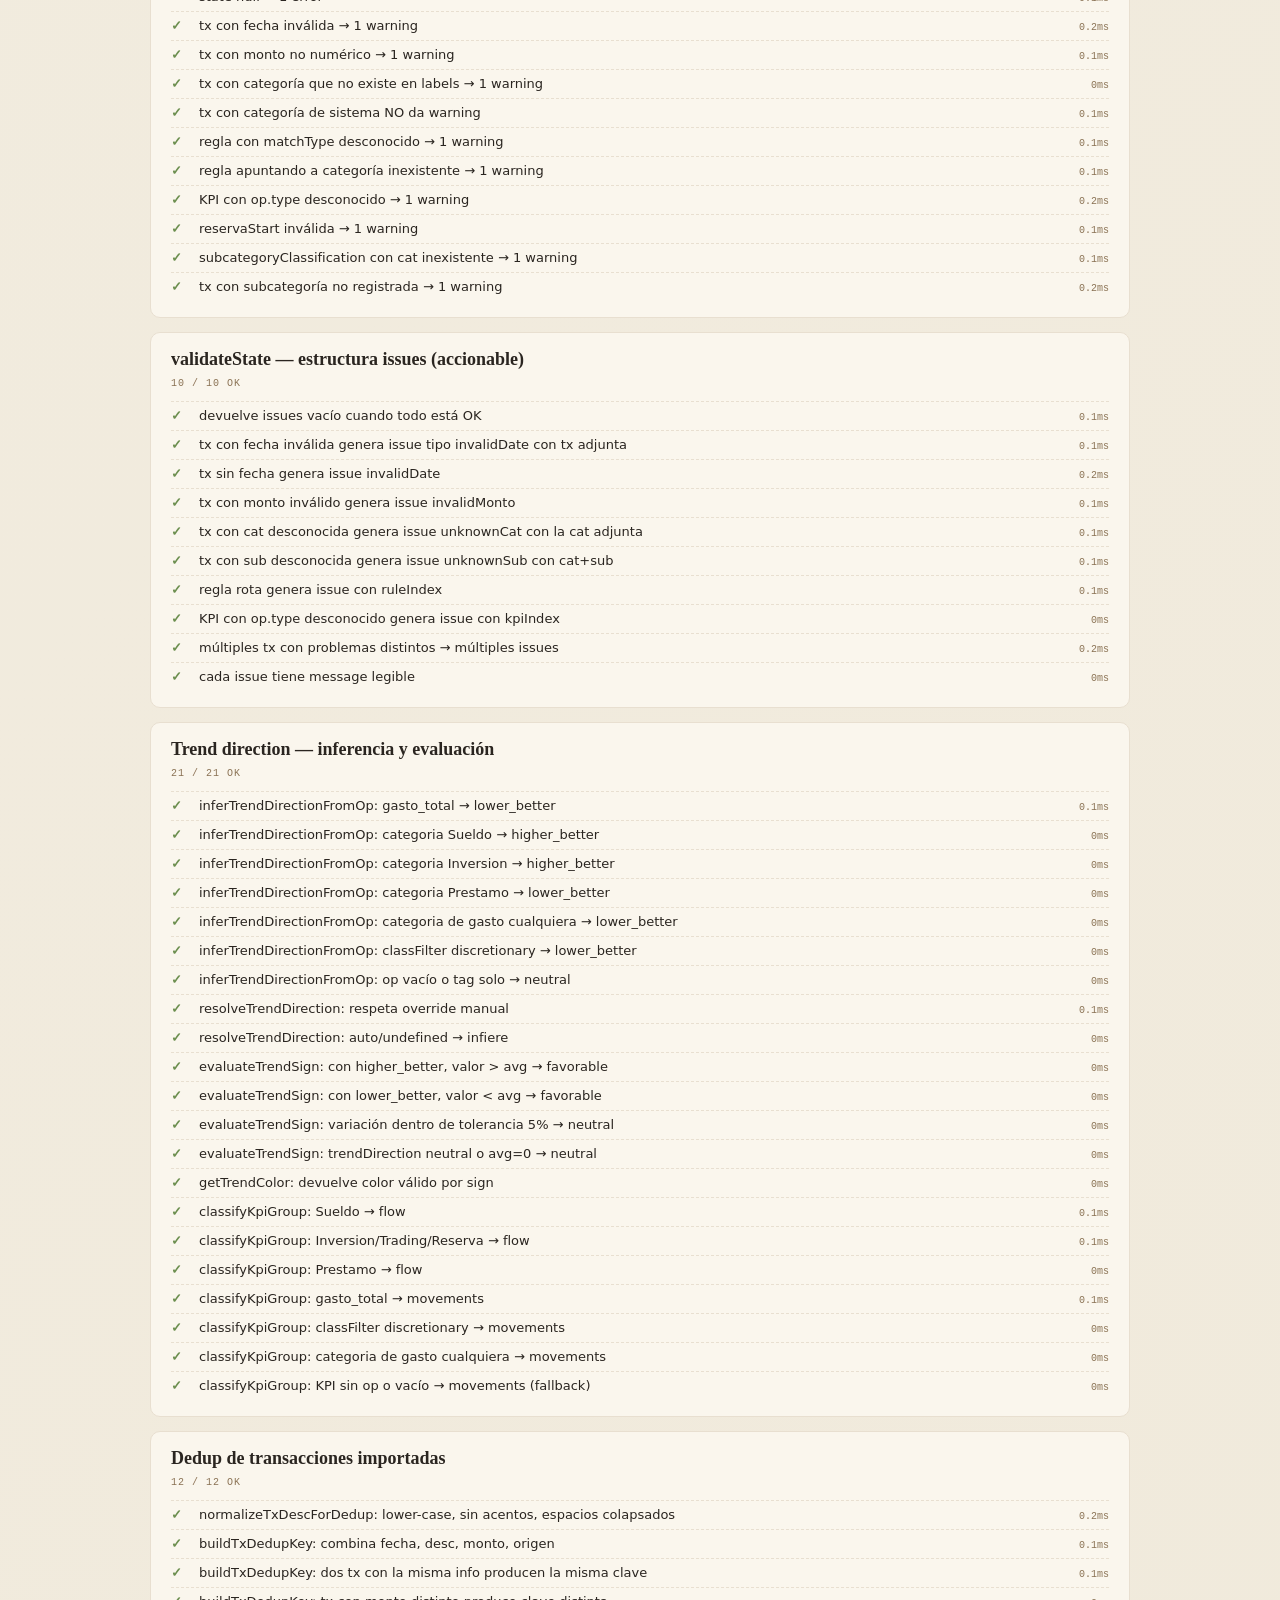
==== commit d3f4d956: "La fila gris del balance que viene muestra el movimiento de los 15 y 7 dias previos Un balance que s" ====
--- a/tests.html
+++ b/tests.html
@@ -2639,6 +2639,20 @@
     assertEqual(r.epsEsperado, 4.72);
     assertEqual(r.ventasEsperadas, 90617);
   });
+  test('el balance que viene trae el movimiento de los 15 y 7 días previos, hasta el último cierre', function () {
+    const d = { fecha: [['2026-10-09', 50], ['2026-10-13', 60], ['2026-10-21', 80], ['2026-10-27', 100]].map(function (q) { return Date.parse(q[0] + 'T14:30:00Z') / 1000; }), cierre: [50, 60, 80, 100] };
+    const hoy = Date.parse('2026-10-28T09:00:00Z');
+    const p = proximoBalanceDeFinviz([futuro('2026-10-28T12:30:00Z', 4.72, 90617)], hoy, d);
+    assertAlmost(p.p7.pct, 25, 1e-9);
+    assertAlmost(p.p15.pct, (100 / 60 - 1) * 100, 1e-9);
+    assertAlmost(resumenDeProximoBalance(p, null, hoy).p7.pct, 25, 1e-9);
+  });
+  test('un balance que viene dentro de varios días todavía no tiene movimiento previo: la ventana no termina en él', function () {
+    const d = { fecha: [Date.parse('2026-10-13T14:30:00Z') / 1000, Date.parse('2026-10-27T14:30:00Z') / 1000], cierre: [60, 100] };
+    const p = proximoBalanceDeFinviz([futuro('2026-11-10T12:30:00Z', 4.72, 90617)], Date.parse('2026-10-28T09:00:00Z'), d);
+    assertEqual(p.p7, null);
+    assertEqual(p.p15, null);
+  });
   test('un balance que ya pasó y no se confirmó tiene días negativos', function () {
     const p = proximoBalanceDeFinviz([futuro('2026-10-28T20:30:00Z', 4.72, 90617)], Date.parse('2026-10-30T12:00:00Z'));
     assertEqual(resumenDeProximoBalance(p, null, Date.parse('2026-10-30T12:00:00Z')).dias, -2);
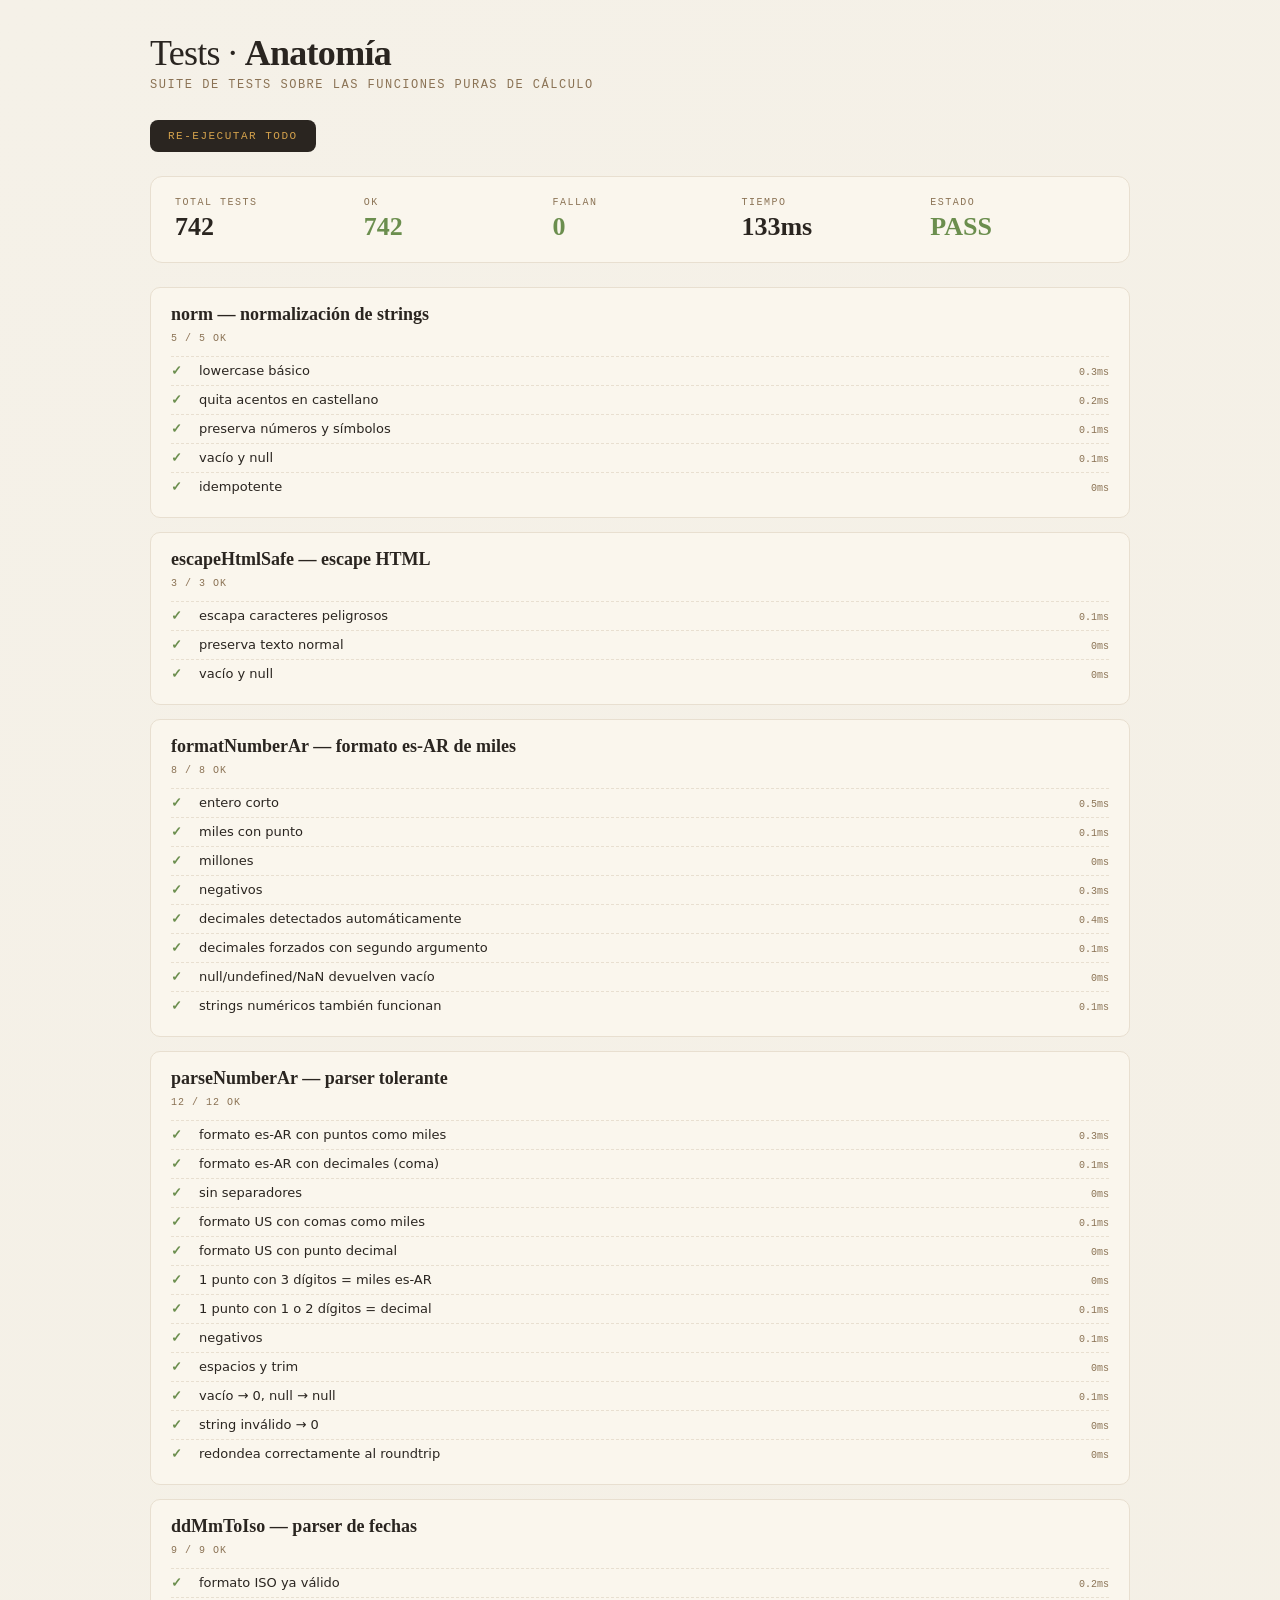
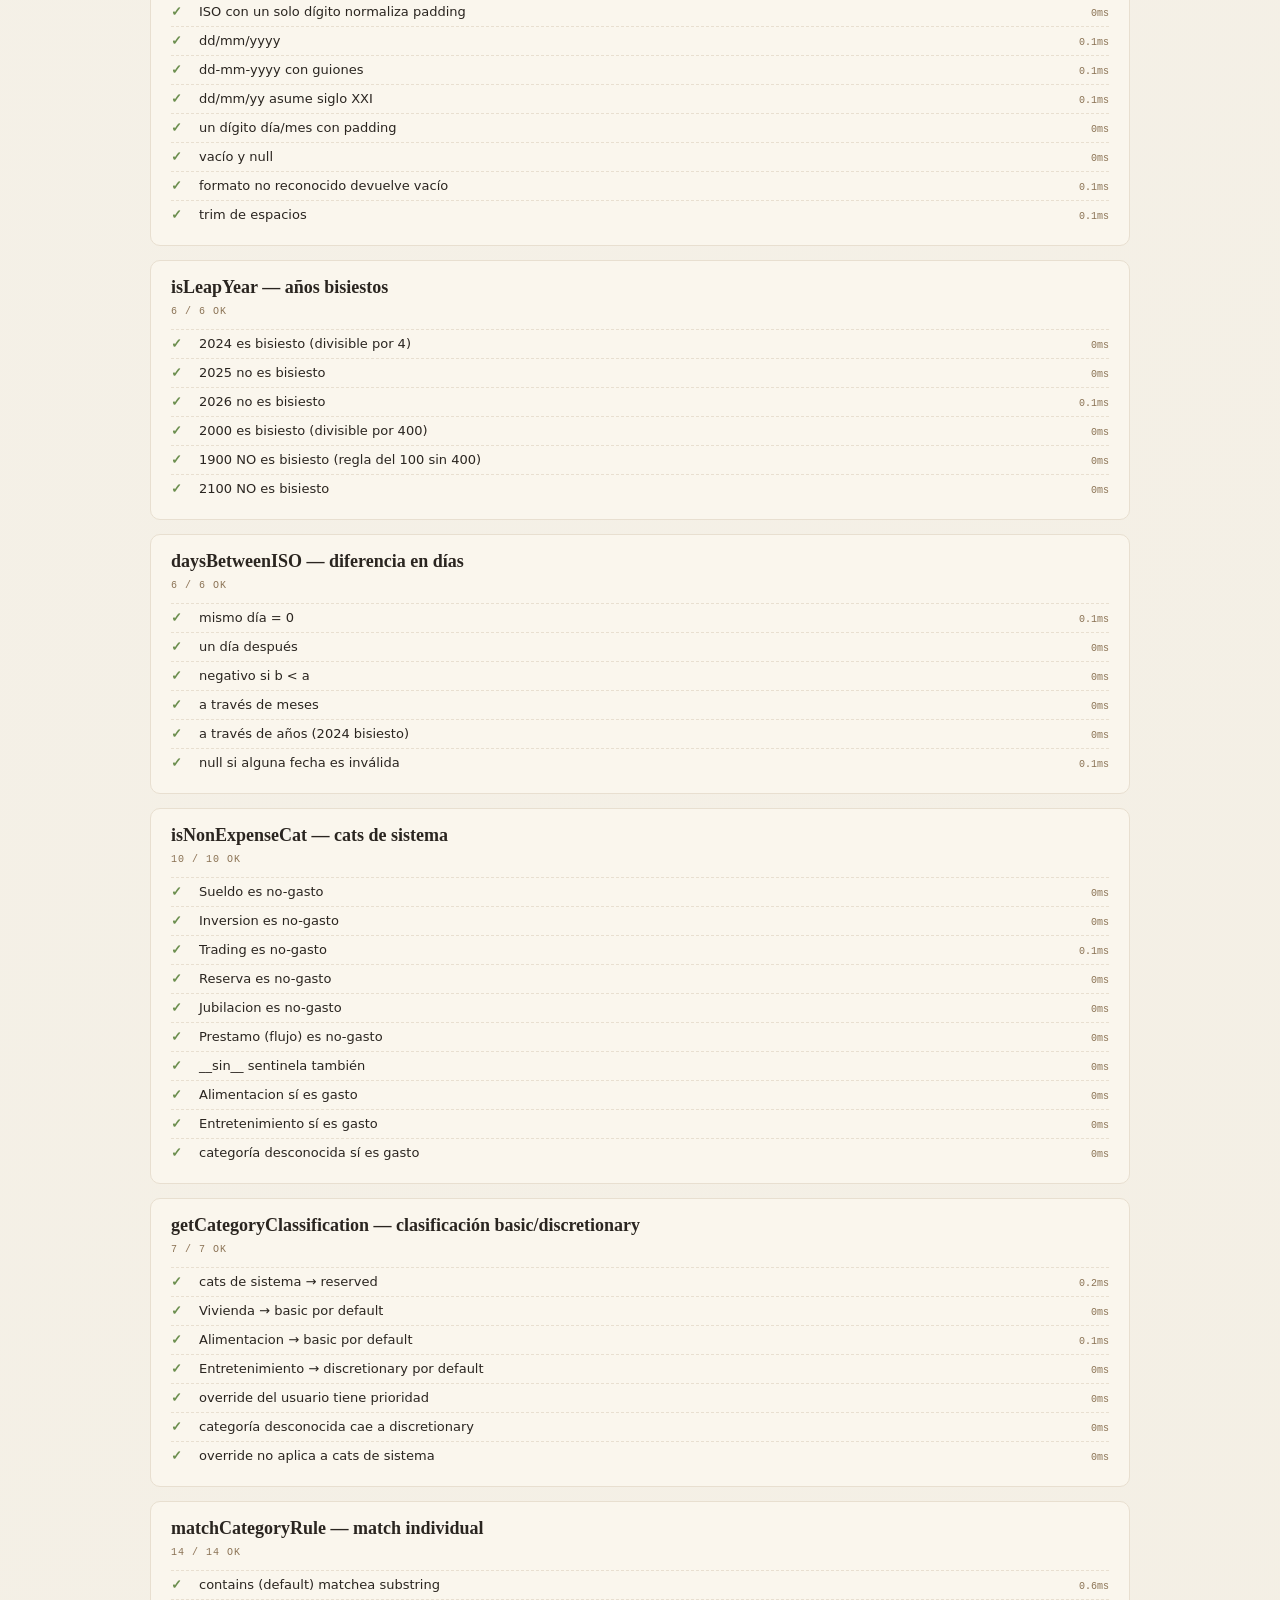
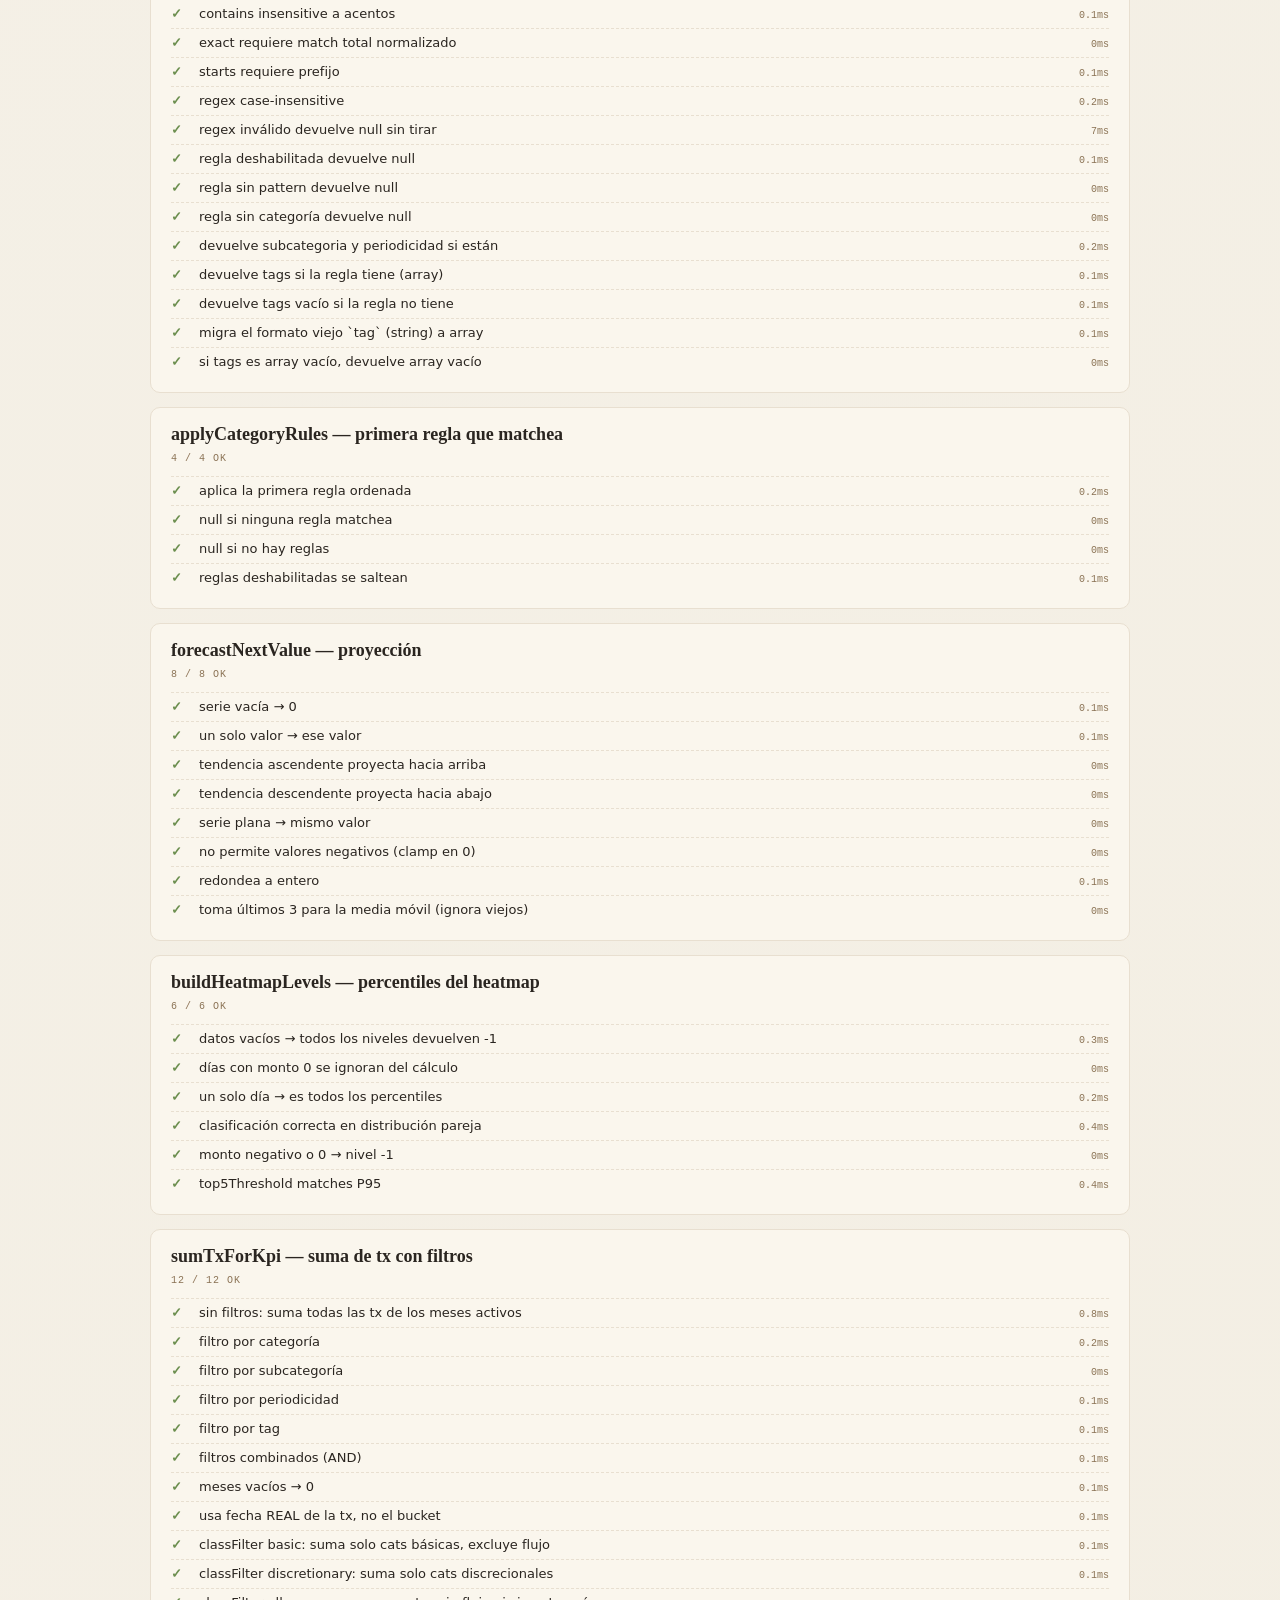
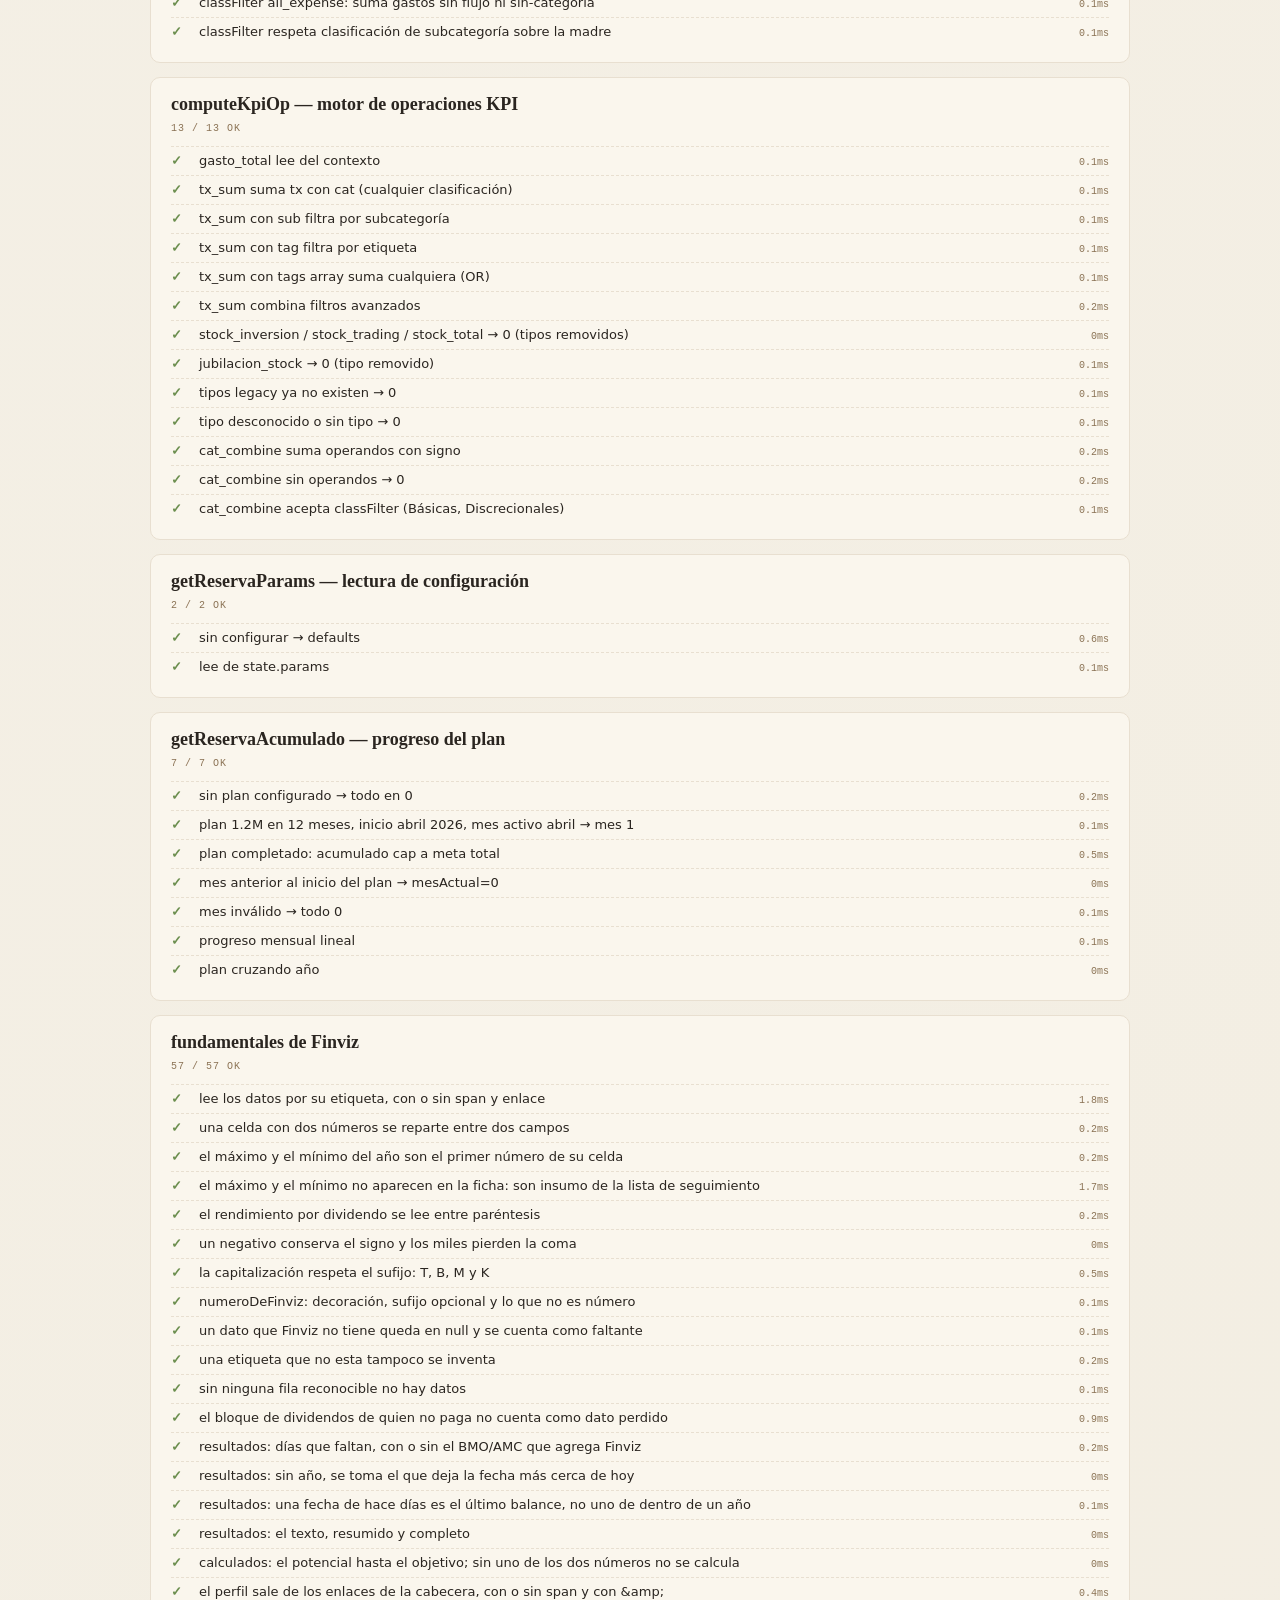
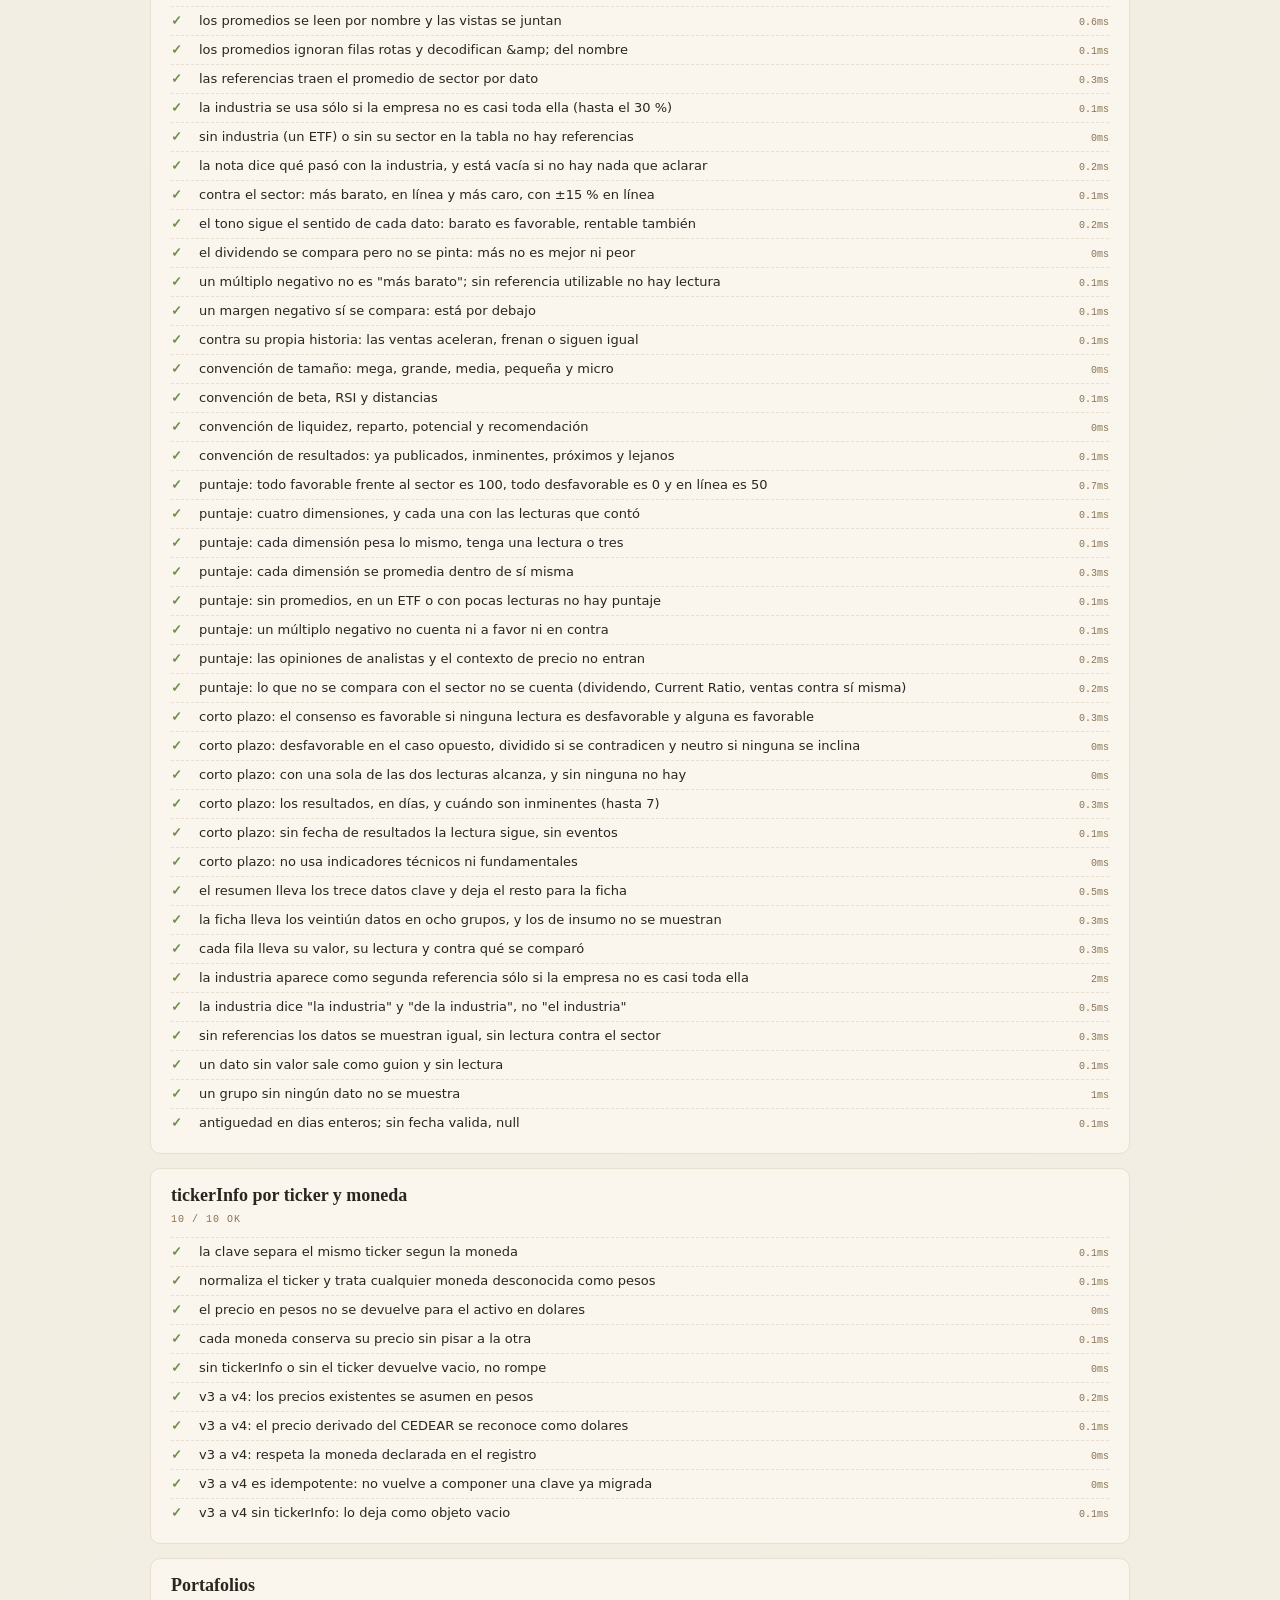
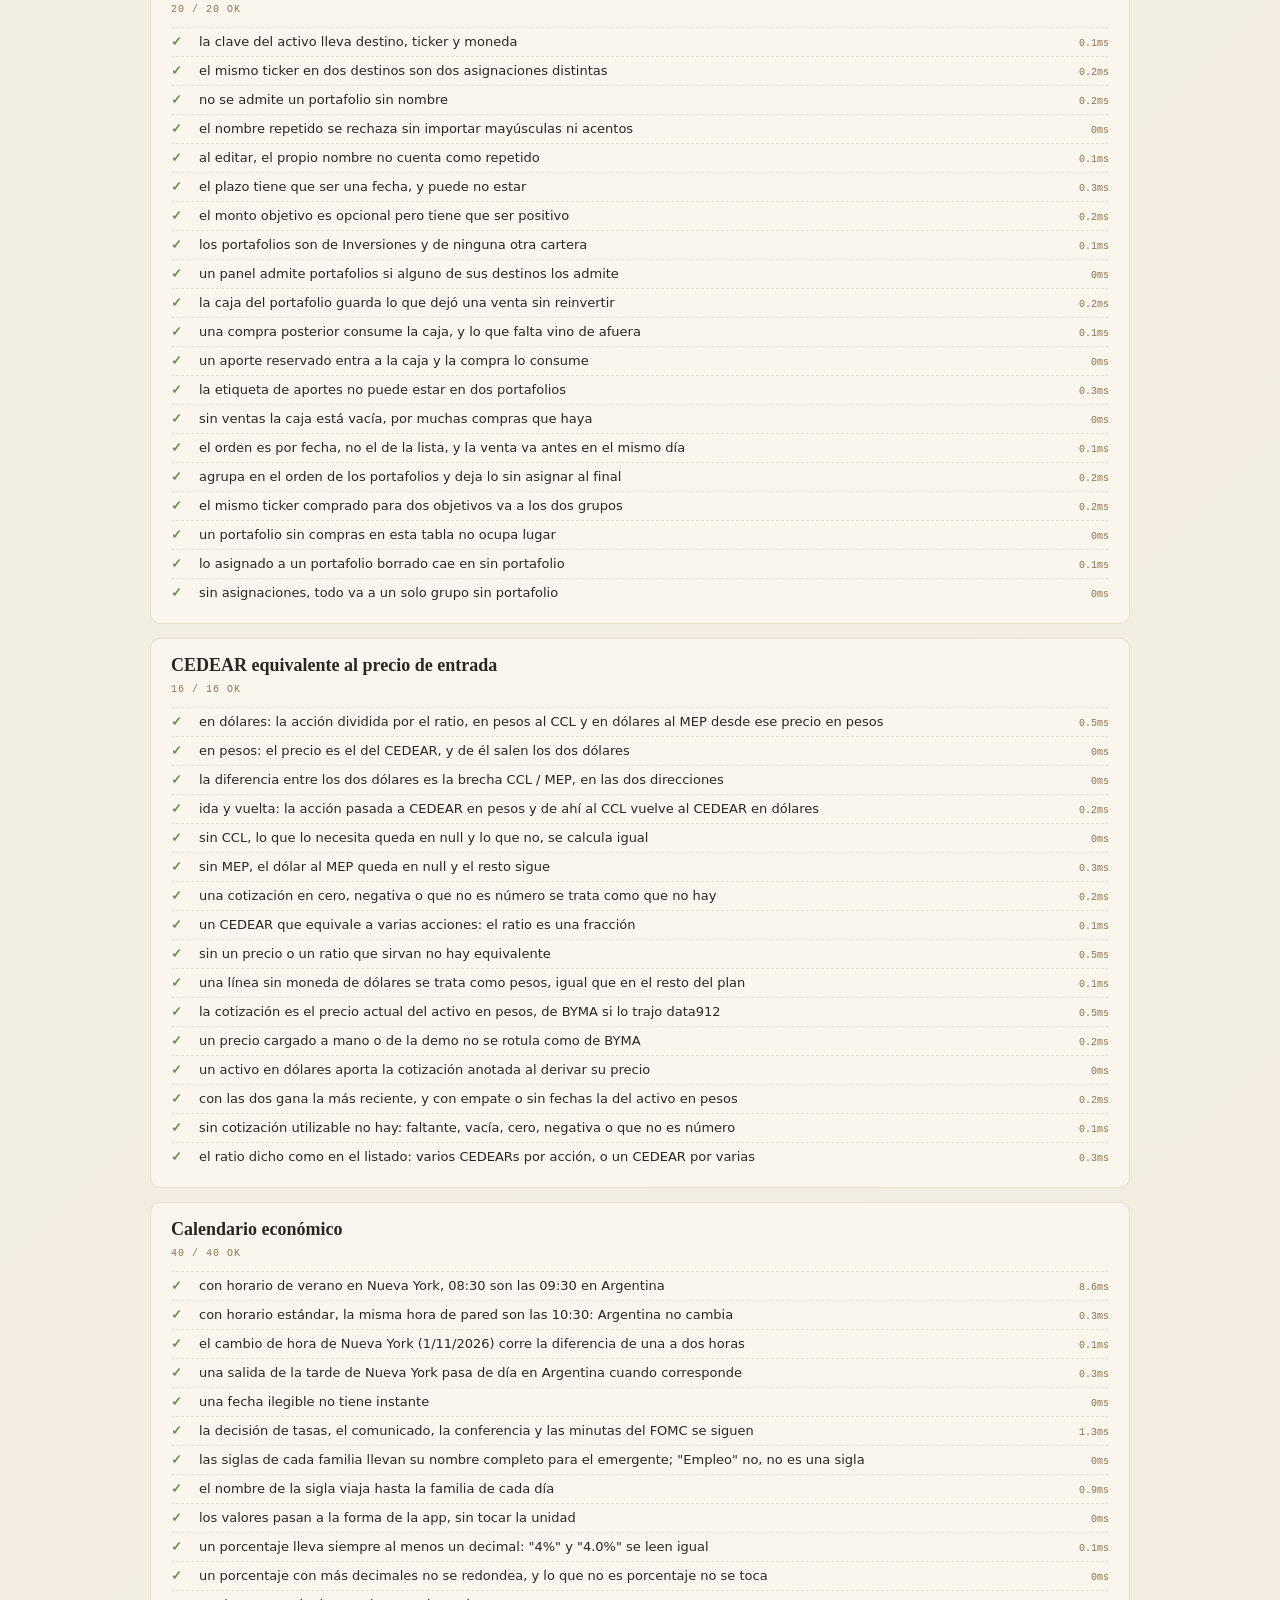
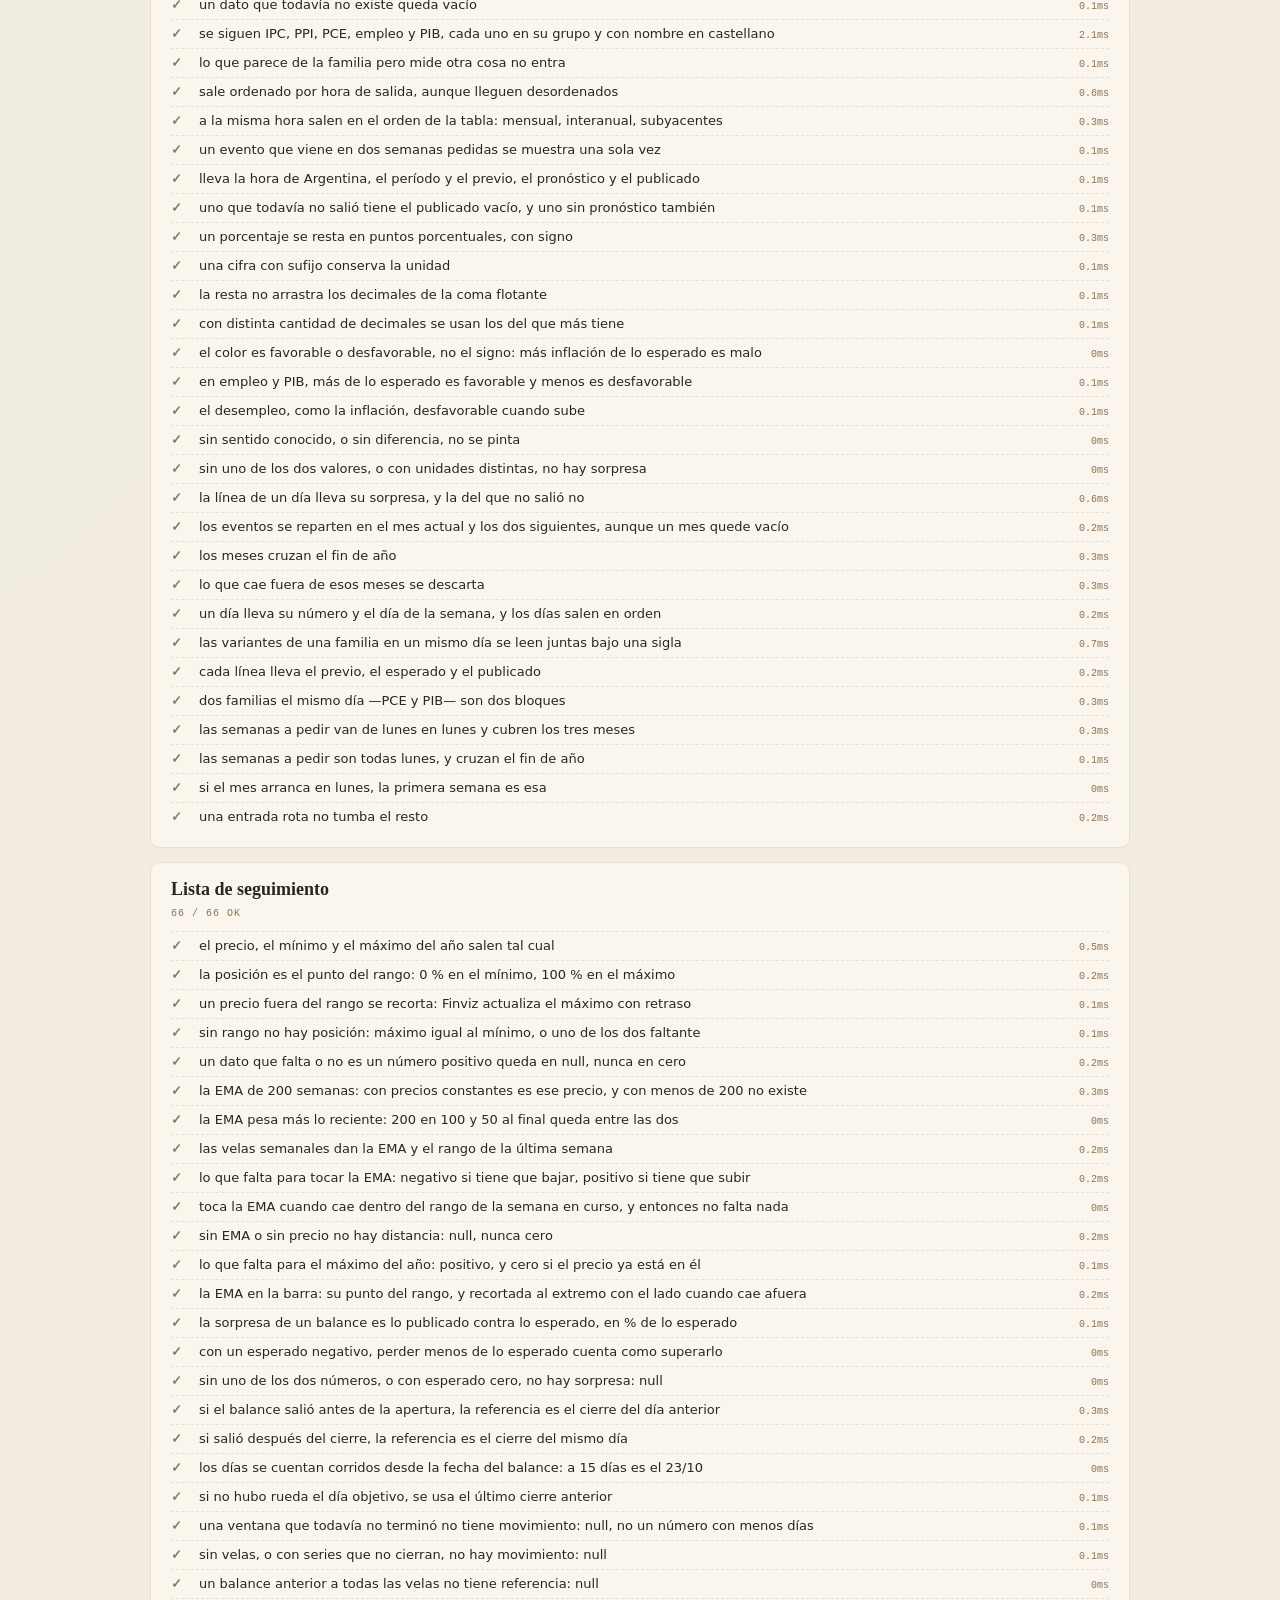
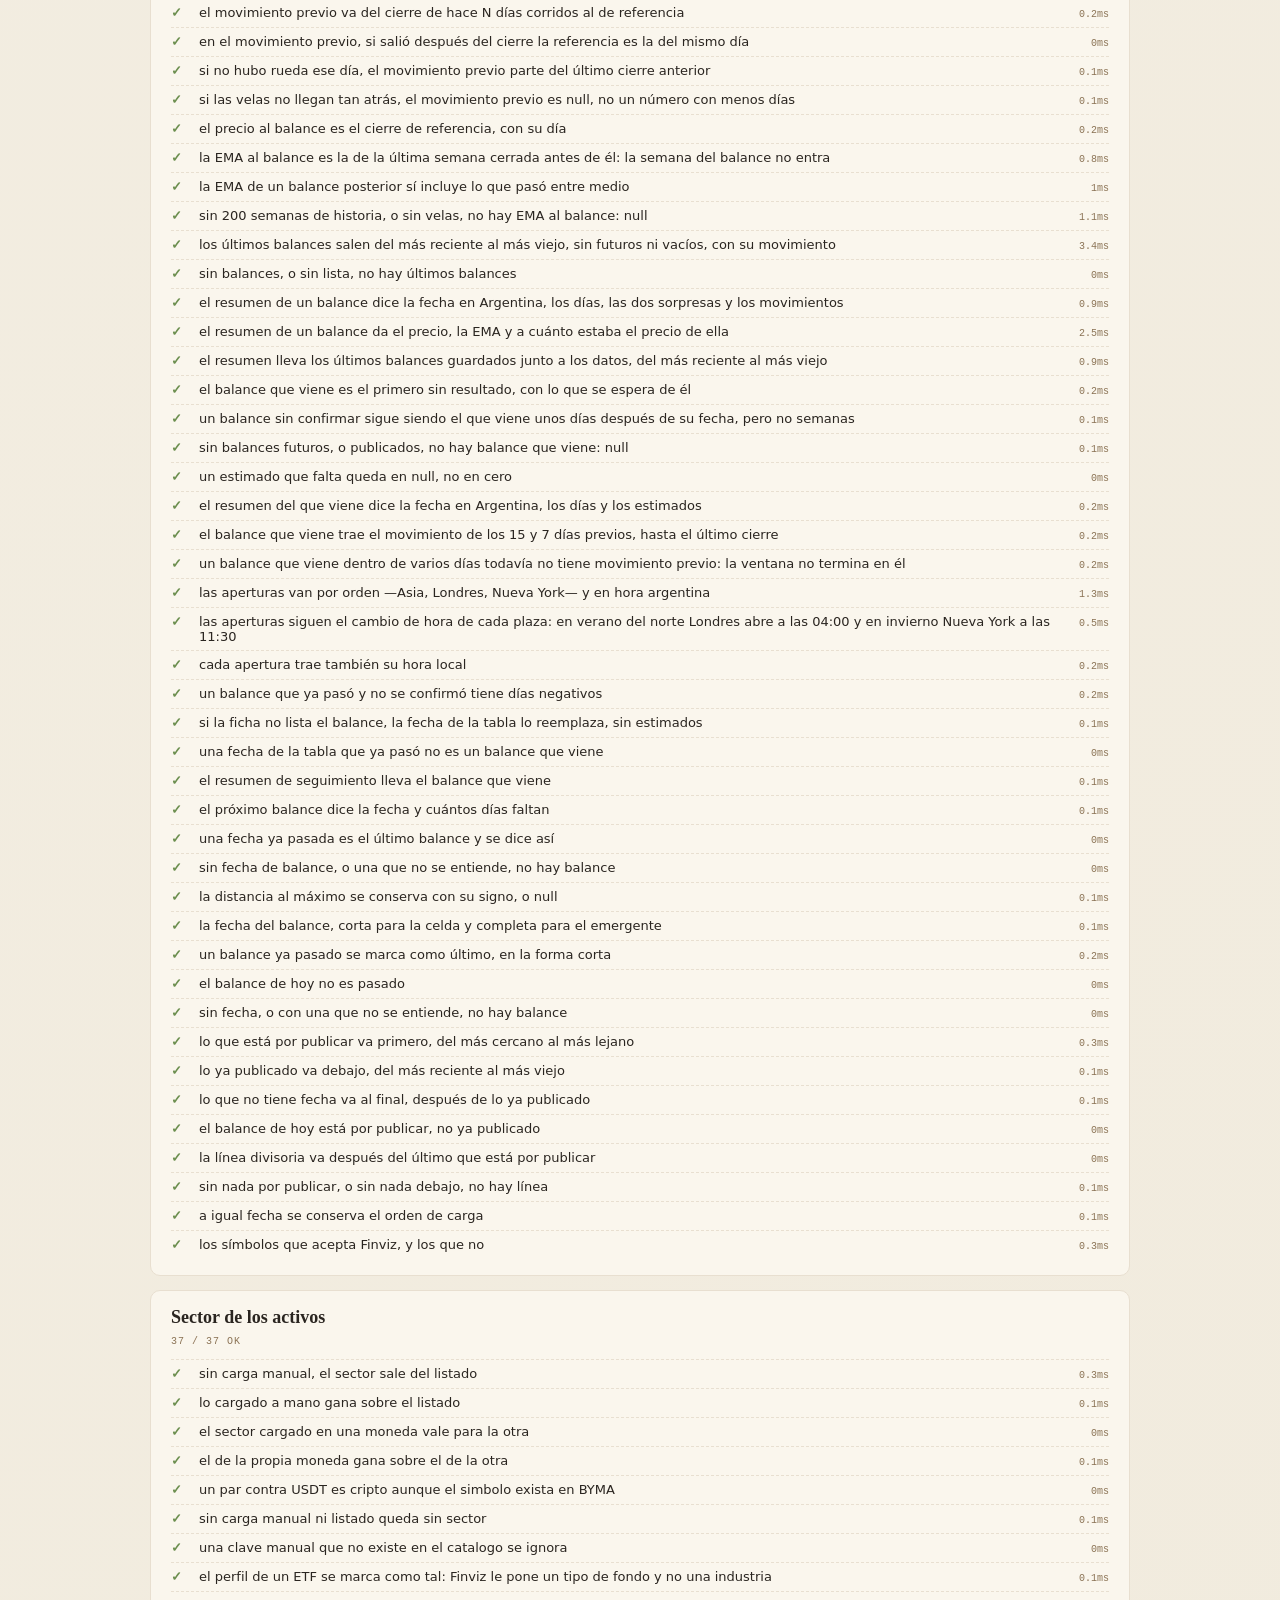
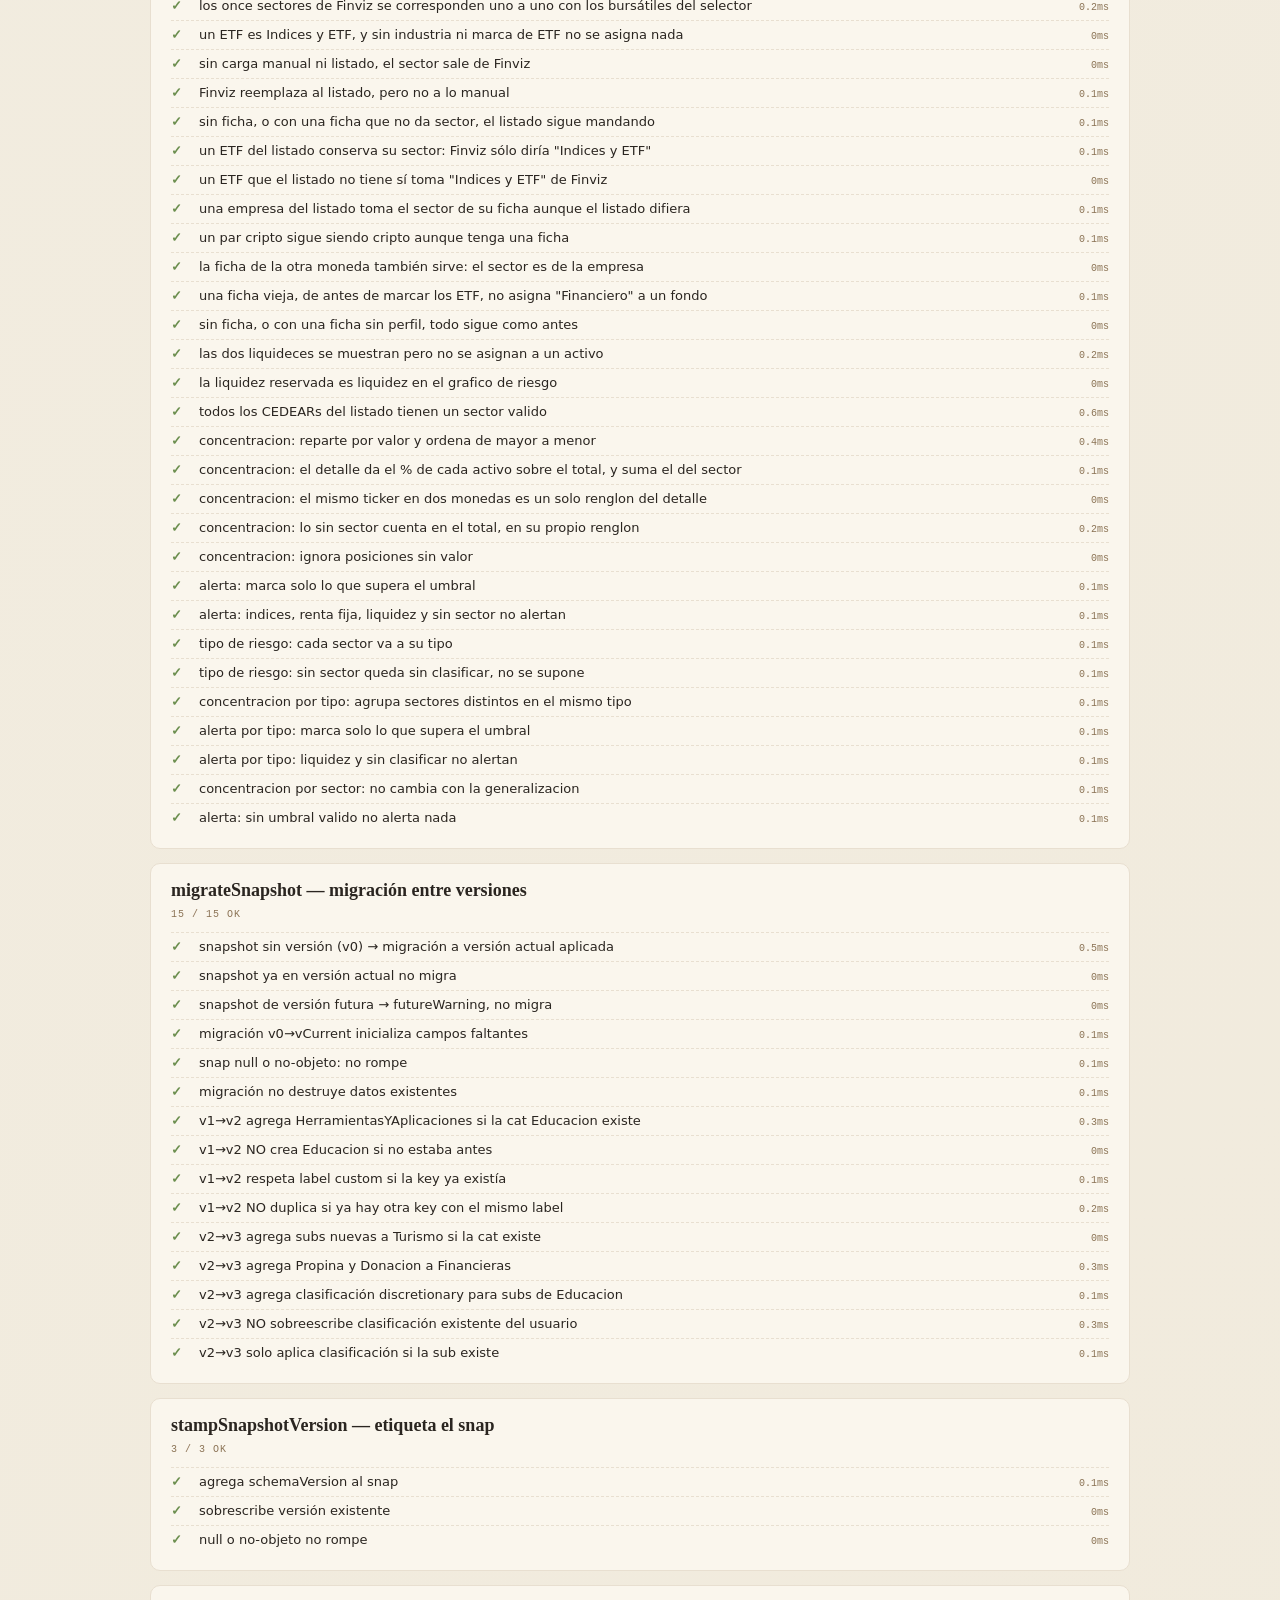
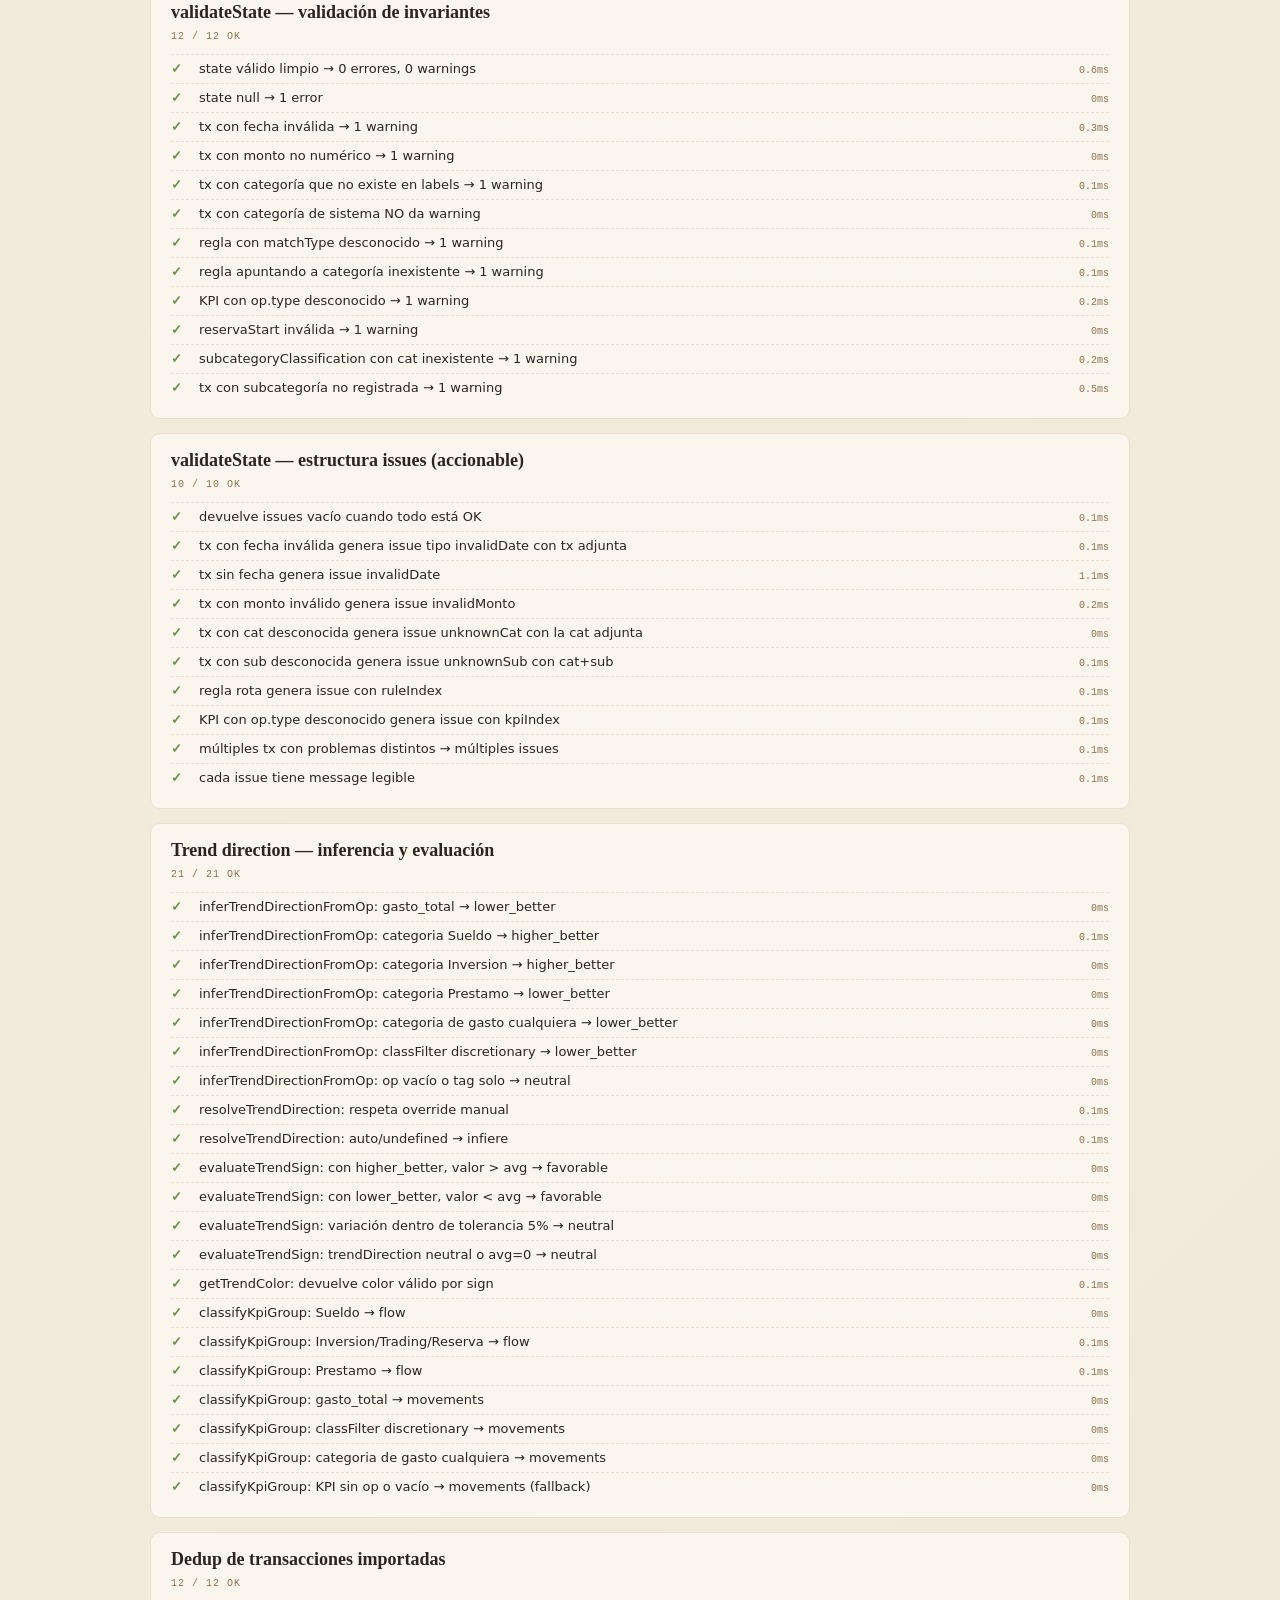
==== commit e5c42aa4: "El calendario economico muestra las aperturas de Asia, Londres y Nueva York en hora argentina Despue" ====
--- a/tests.html
+++ b/tests.html
@@ -2653,6 +2653,17 @@
     assertEqual(p.p7, null);
     assertEqual(p.p15, null);
   });
+  const aperturas = function (iso) { return aperturasDeMercados(Date.parse(iso)).map(function (a) { return a.nombre + ' ' + a.hora; }).join(' | '); };
+  test('las aperturas van por orden —Asia, Londres, Nueva York— y en hora argentina', function () {
+    assertEqual(aperturas('2026-10-28T09:00:00Z'), 'Asia 21:00 | Londres 05:00 | Nueva York 10:30');
+  });
+  test('las aperturas siguen el cambio de hora de cada plaza: en verano del norte Londres abre a las 04:00 y en invierno Nueva York a las 11:30', function () {
+    assertEqual(aperturas('2026-07-15T15:00:00Z'), 'Asia 21:00 | Londres 04:00 | Nueva York 10:30');
+    assertEqual(aperturas('2026-12-15T15:00:00Z'), 'Asia 21:00 | Londres 05:00 | Nueva York 11:30');
+  });
+  test('cada apertura trae también su hora local', function () {
+    assertEqual(aperturasDeMercados(Date.parse('2026-10-28T09:00:00Z')).map(function (a) { return a.horaLocal; }).join(' '), '09:00 08:00 09:30');
+  });
   test('un balance que ya pasó y no se confirmó tiene días negativos', function () {
     const p = proximoBalanceDeFinviz([futuro('2026-10-28T20:30:00Z', 4.72, 90617)], Date.parse('2026-10-30T12:00:00Z'));
     assertEqual(resumenDeProximoBalance(p, null, Date.parse('2026-10-30T12:00:00Z')).dias, -2);
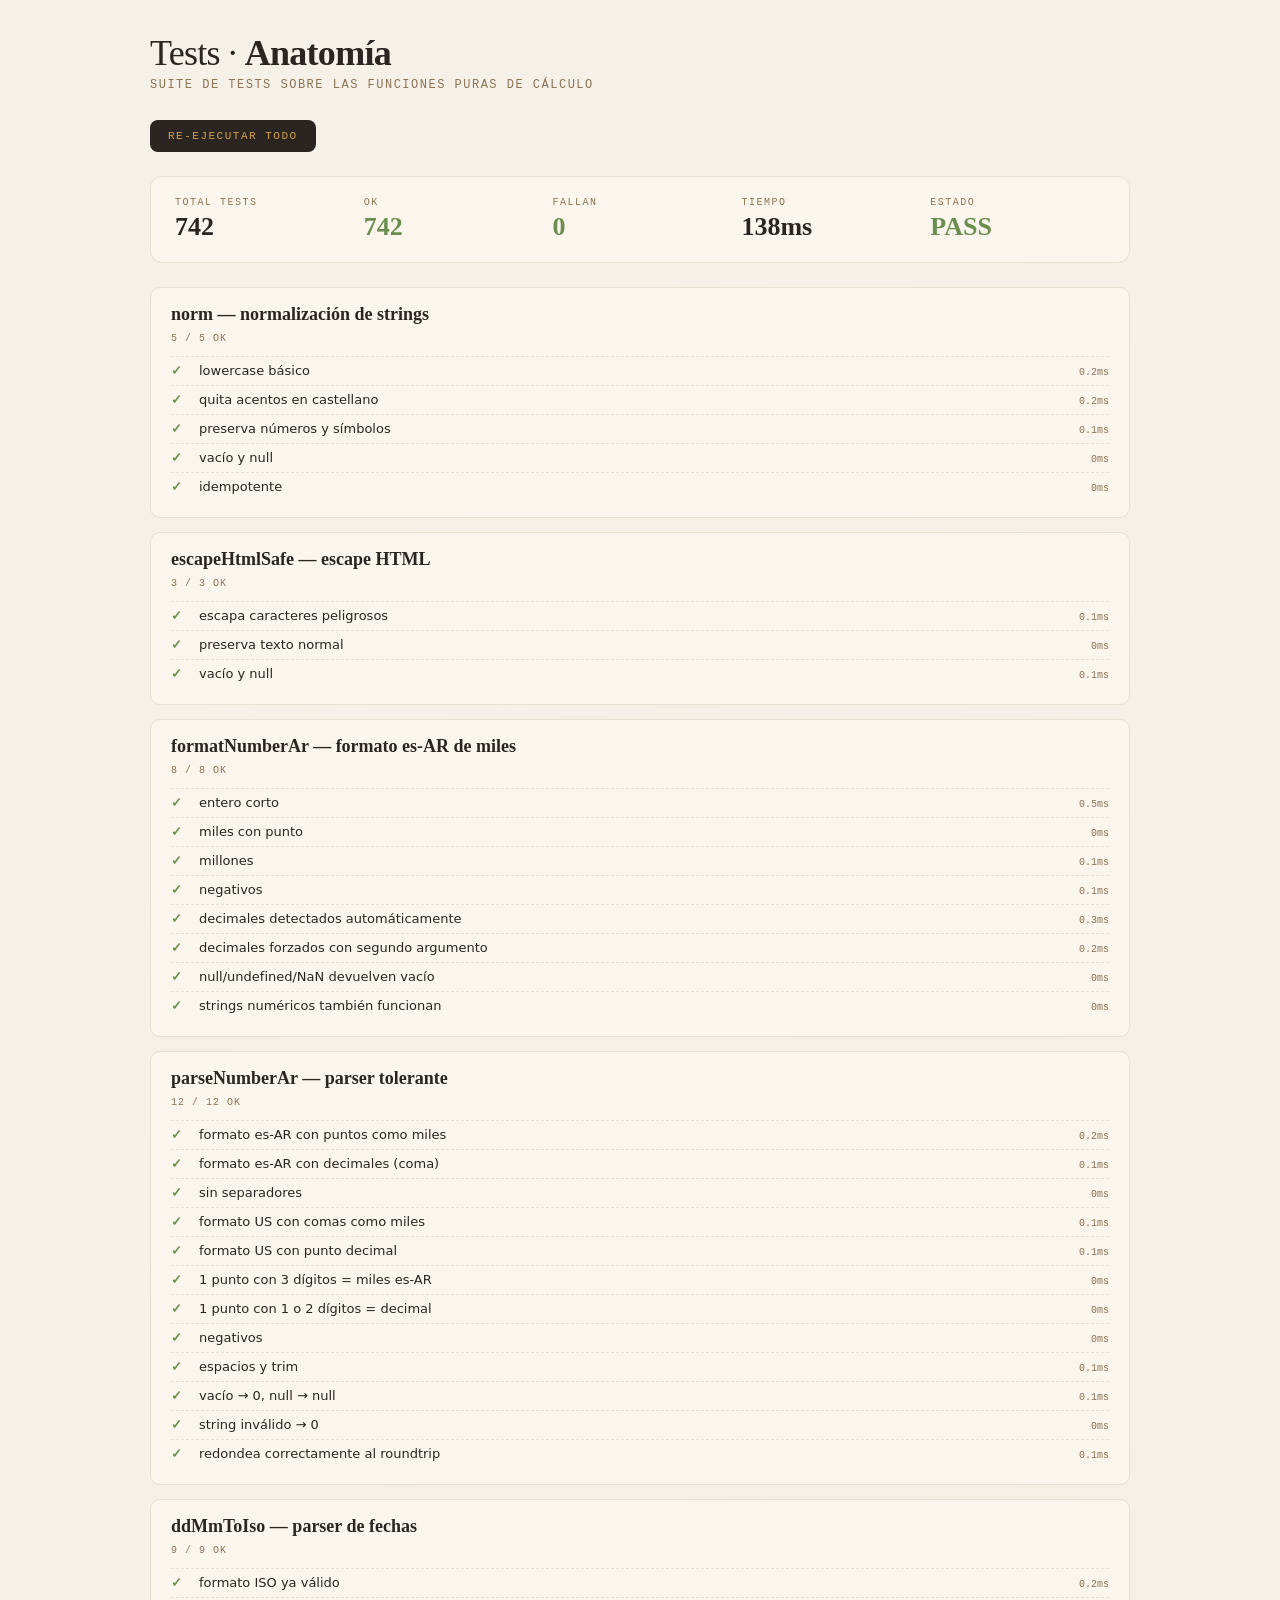
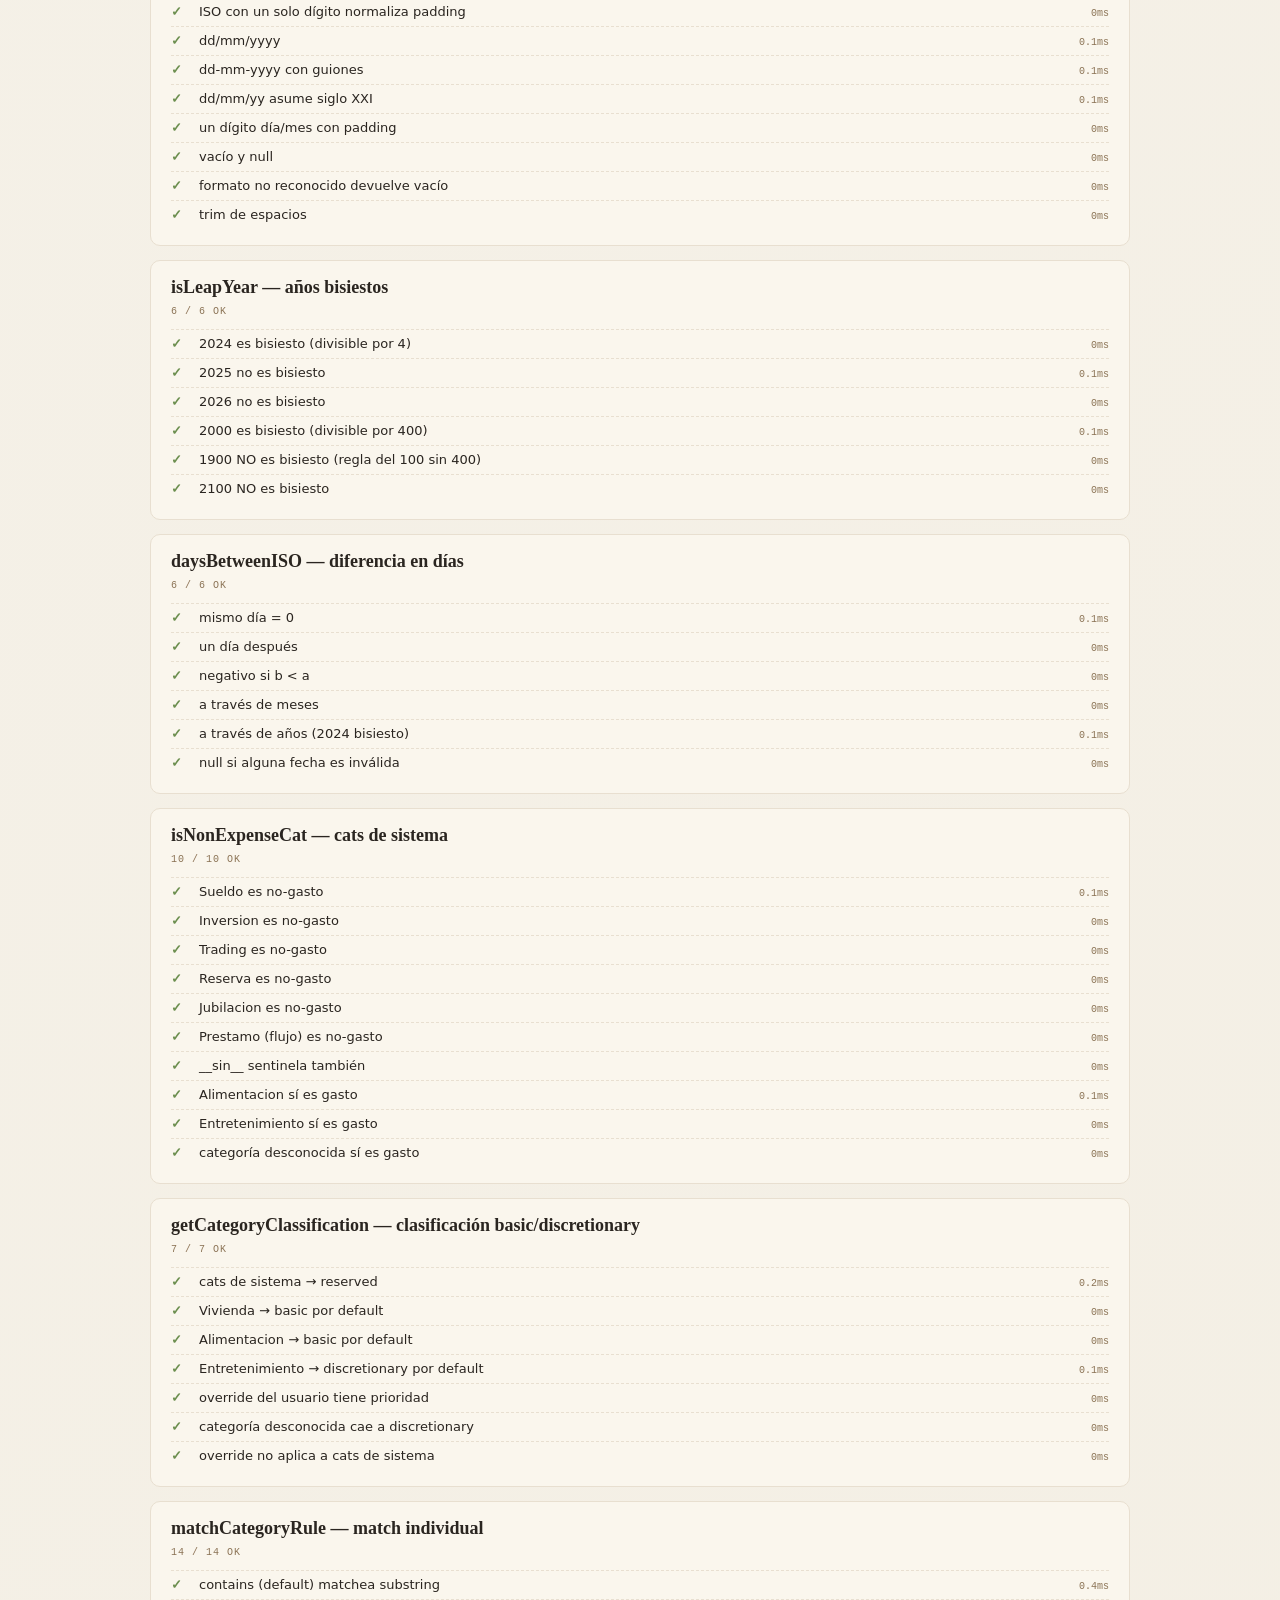
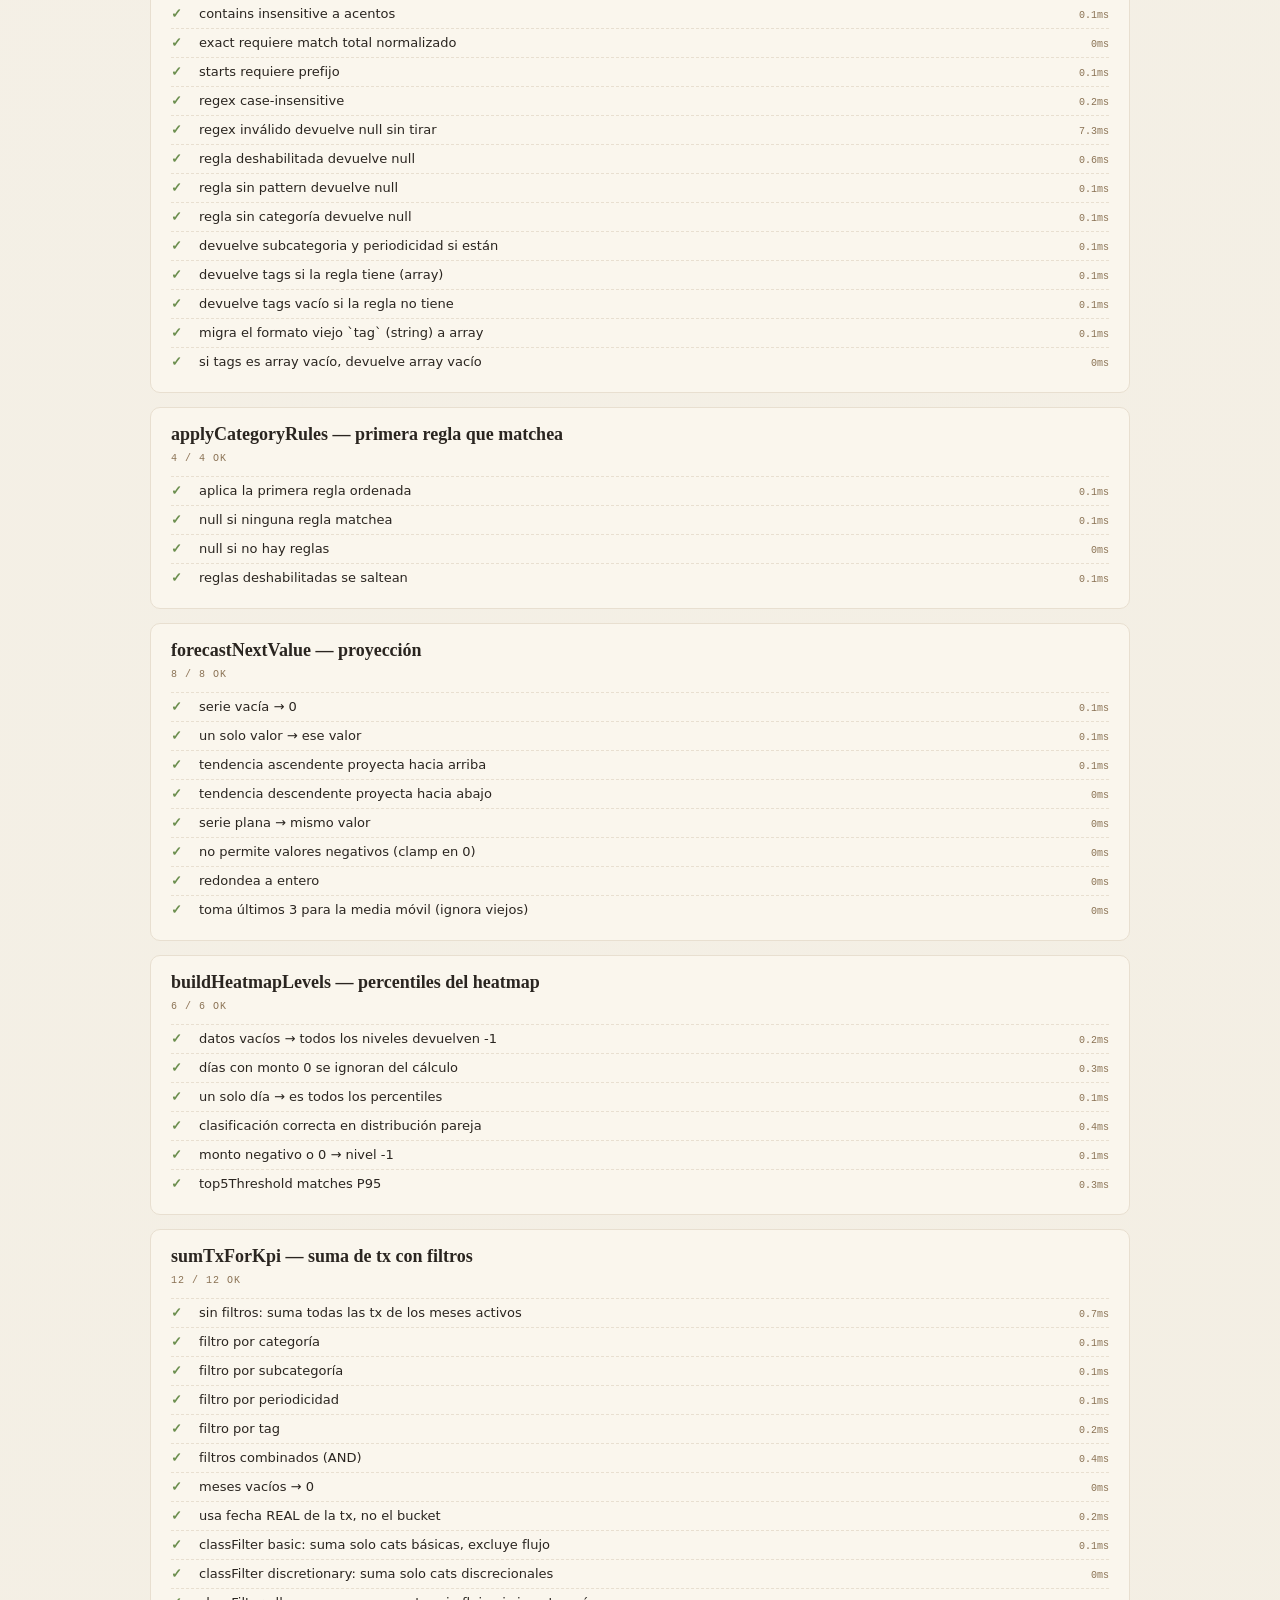
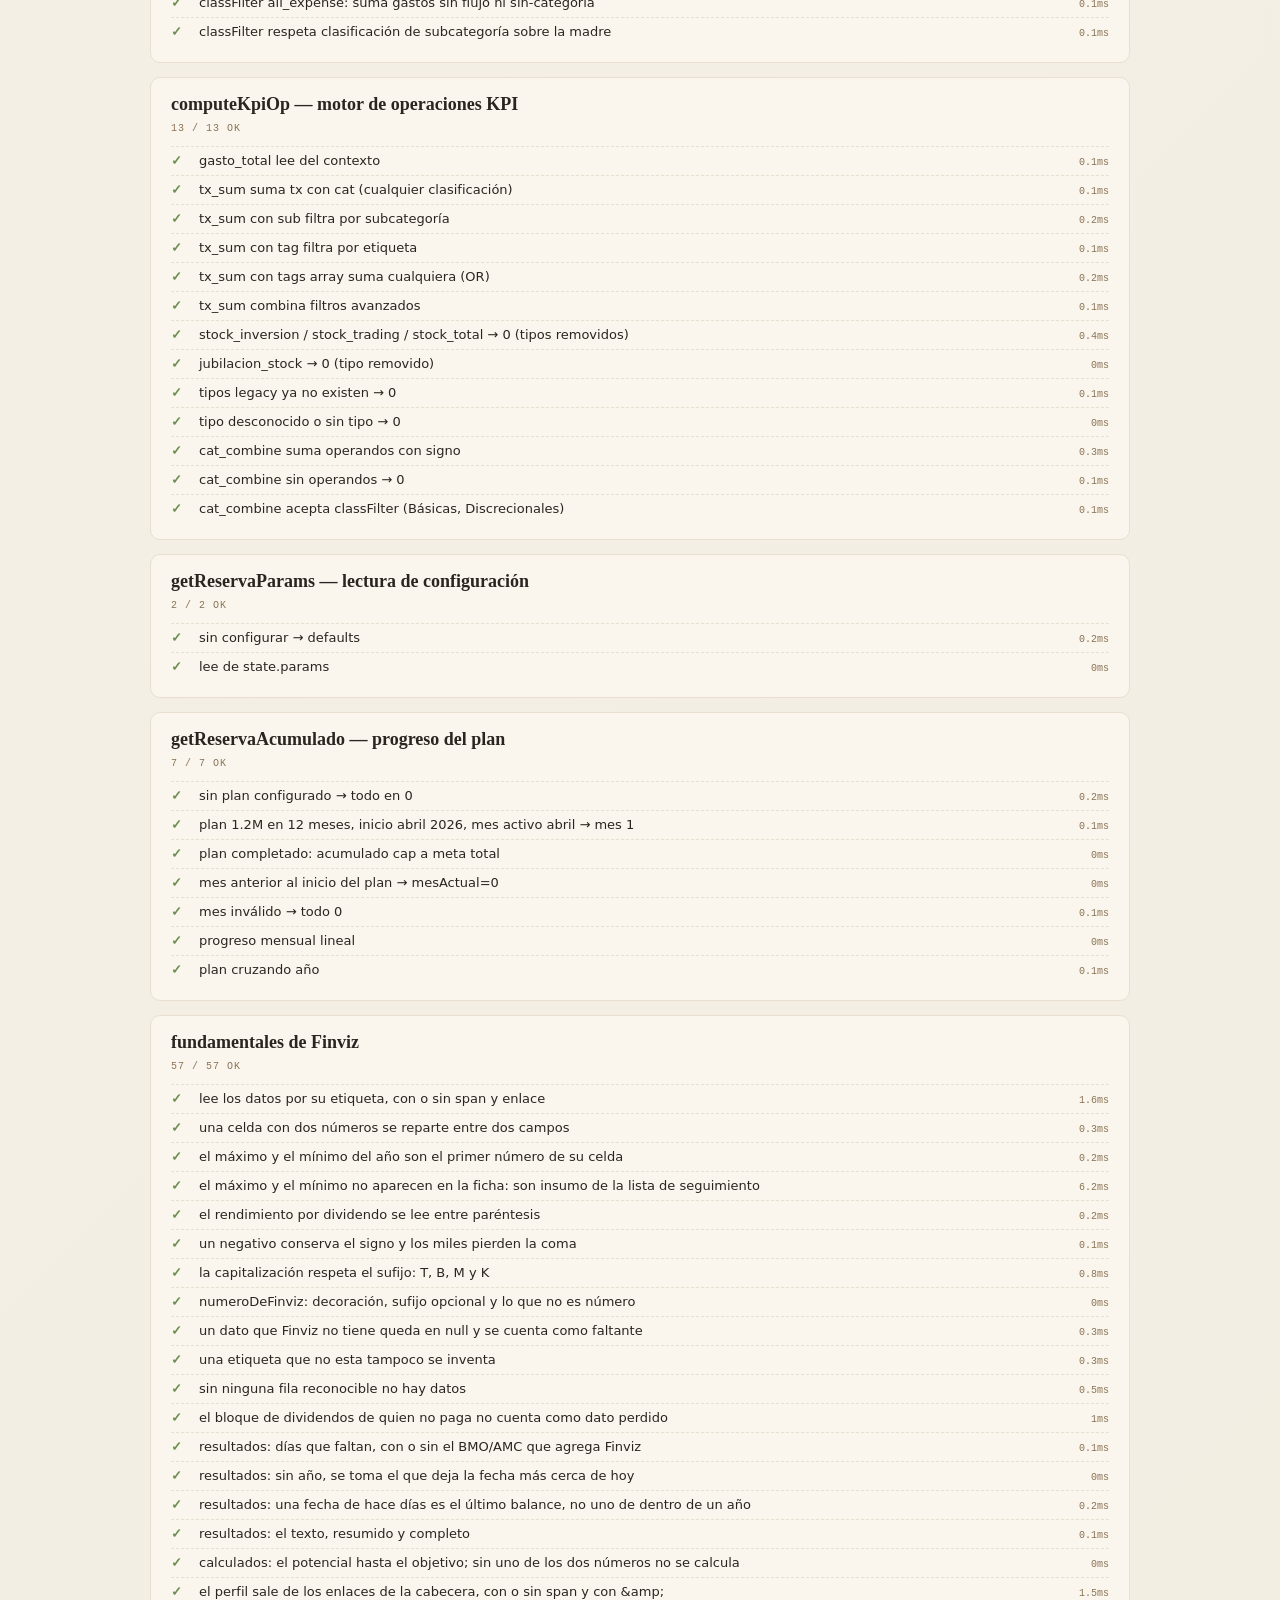
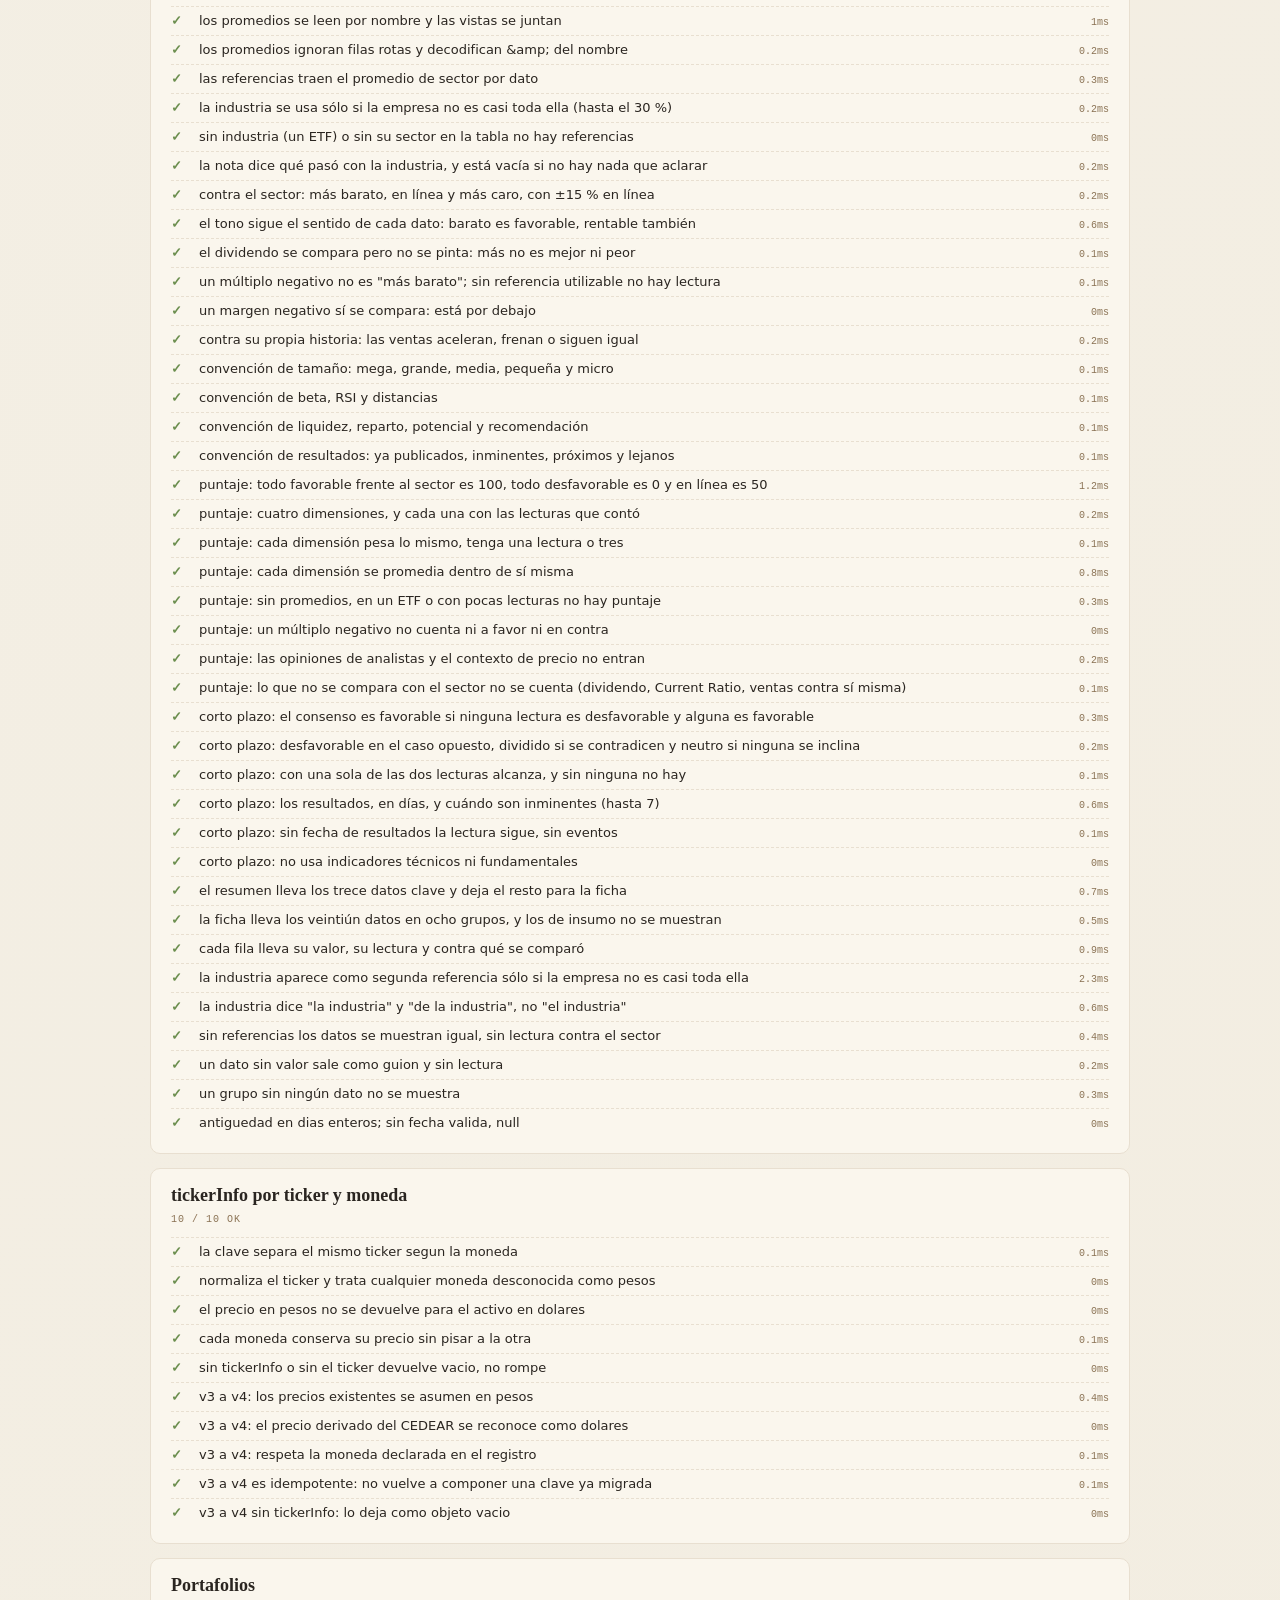
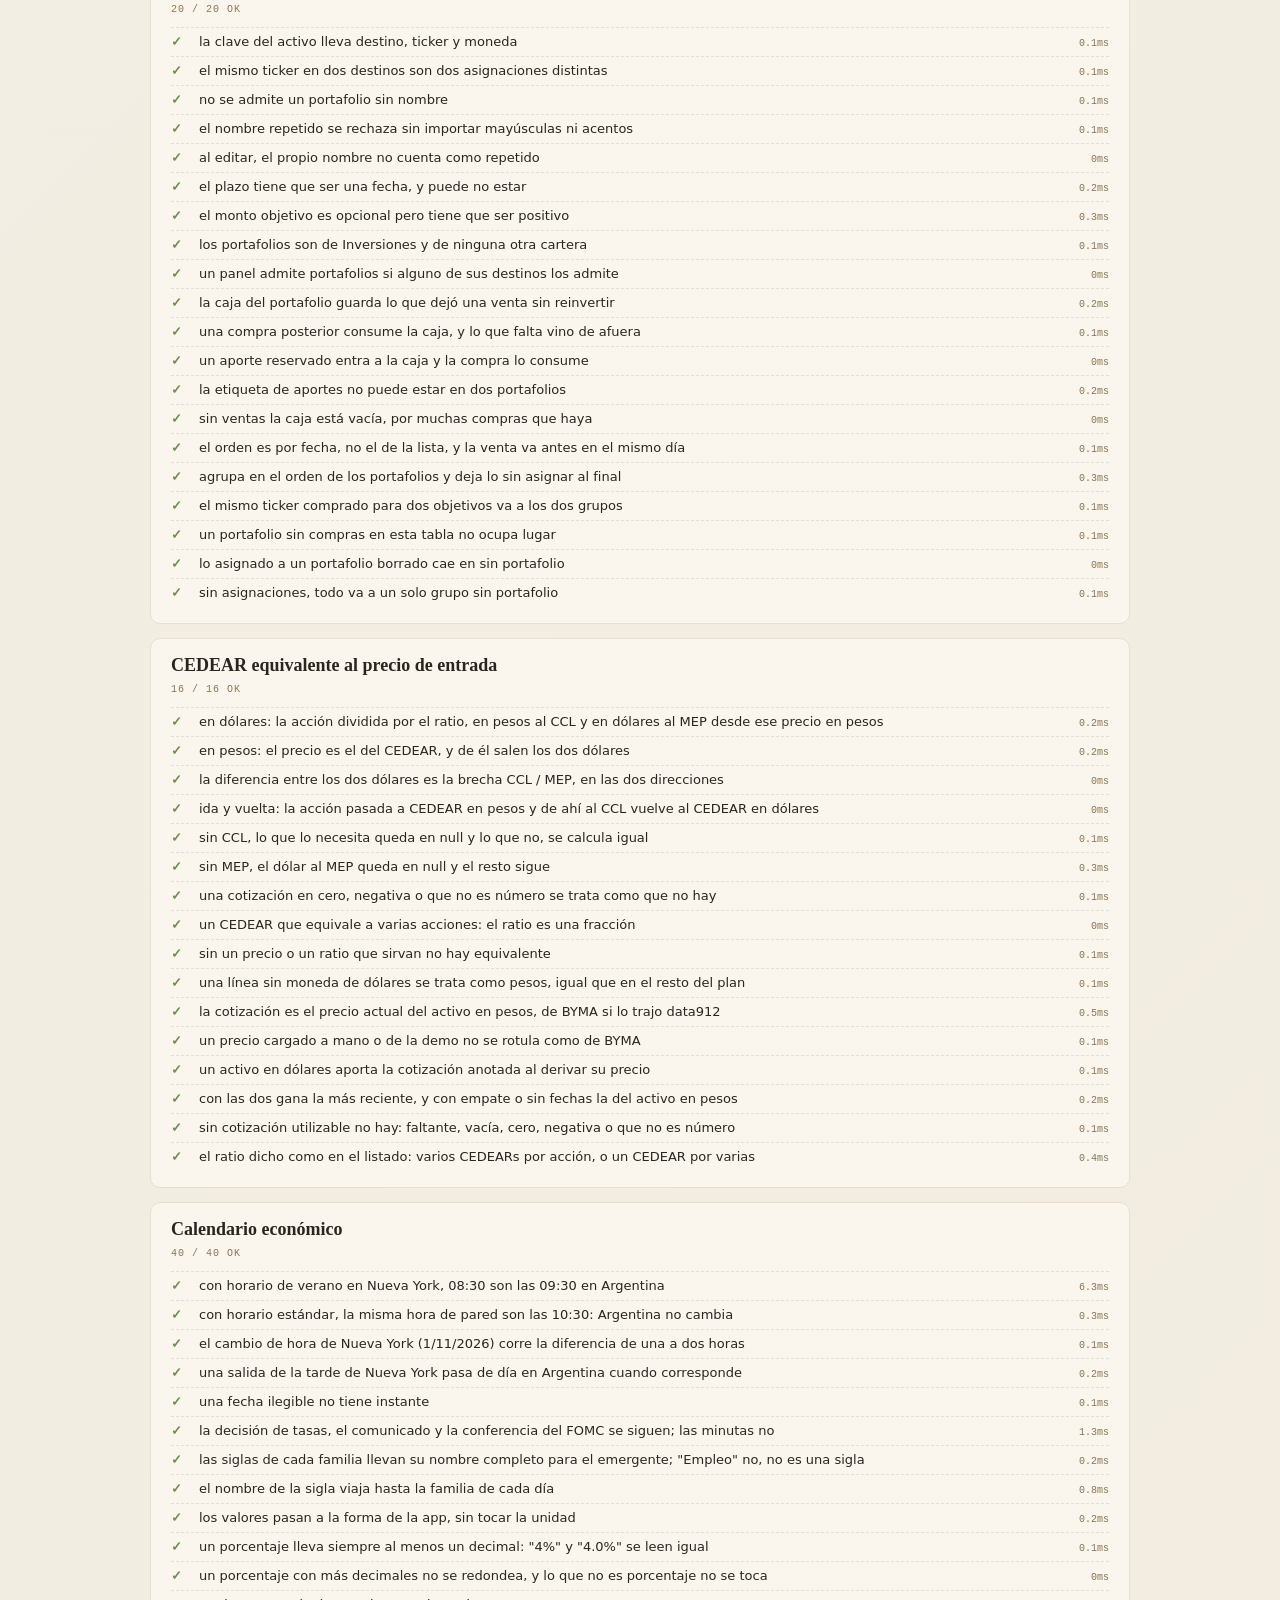
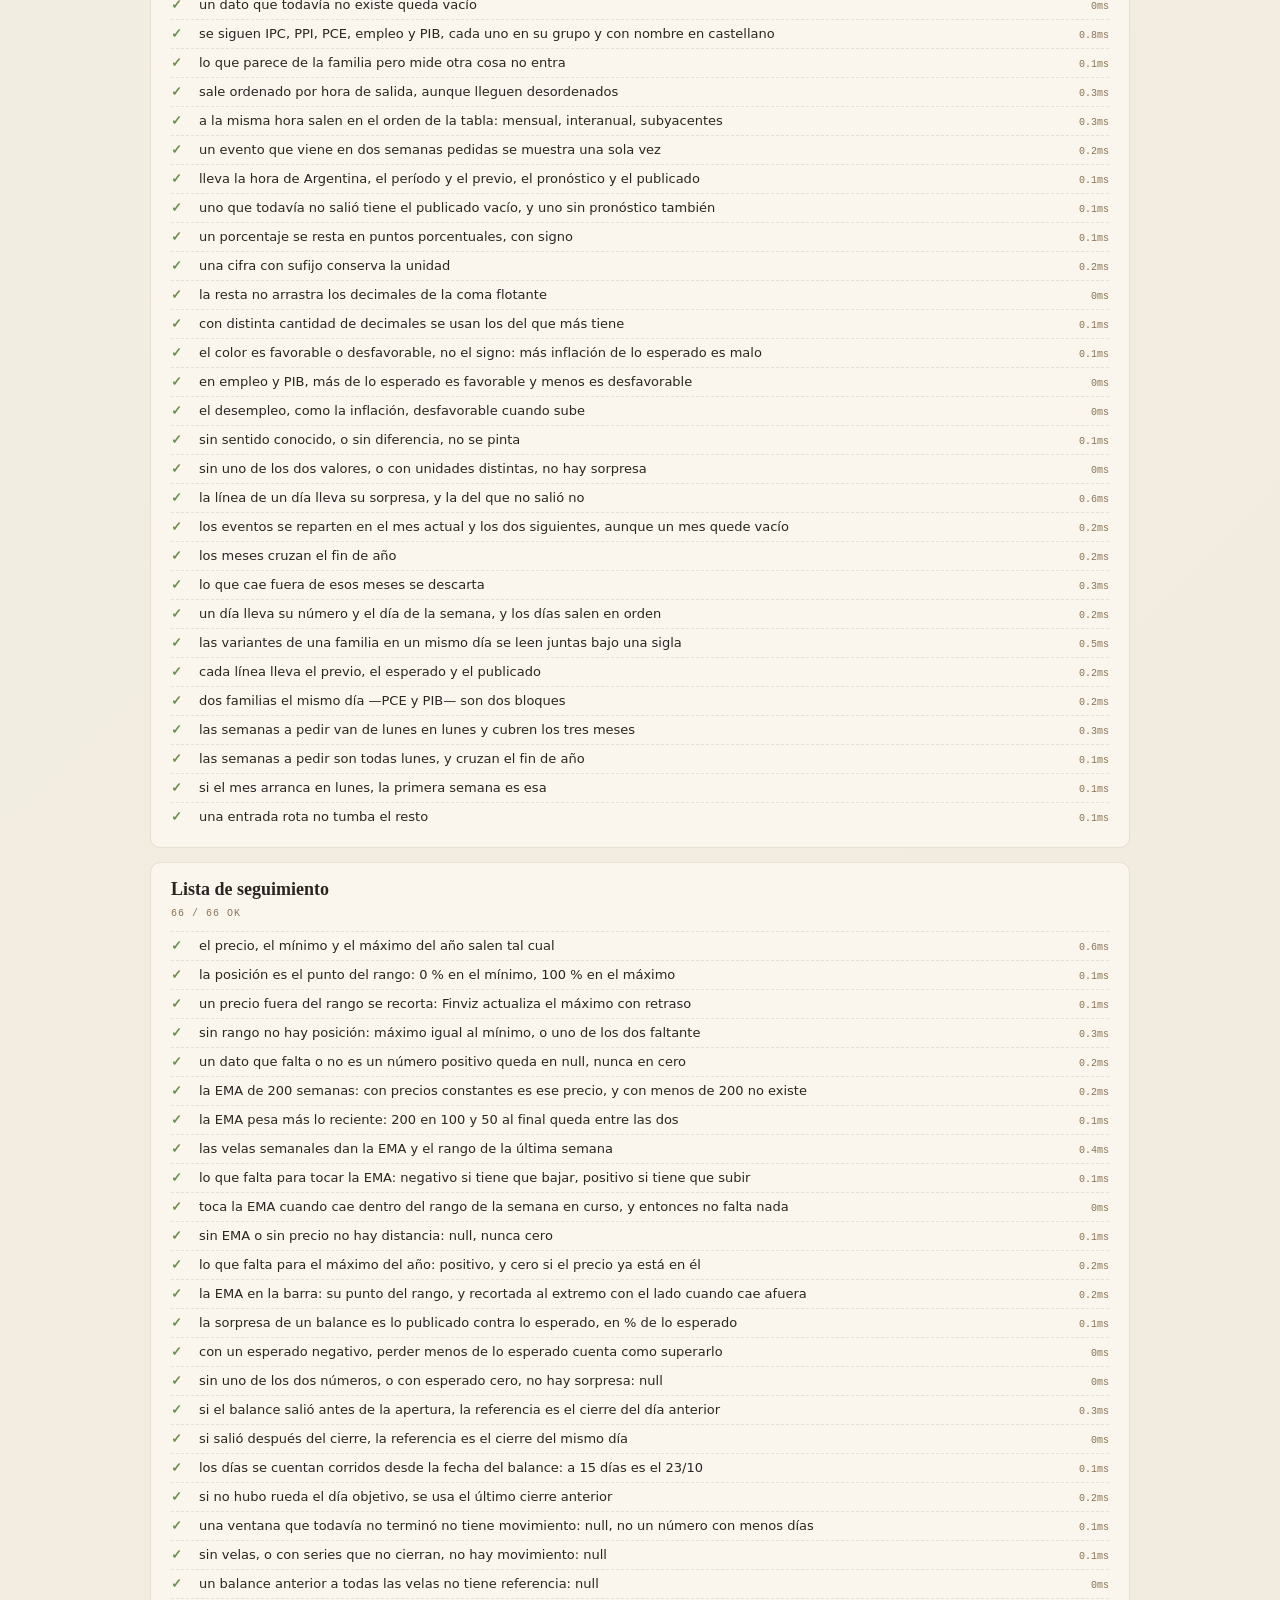
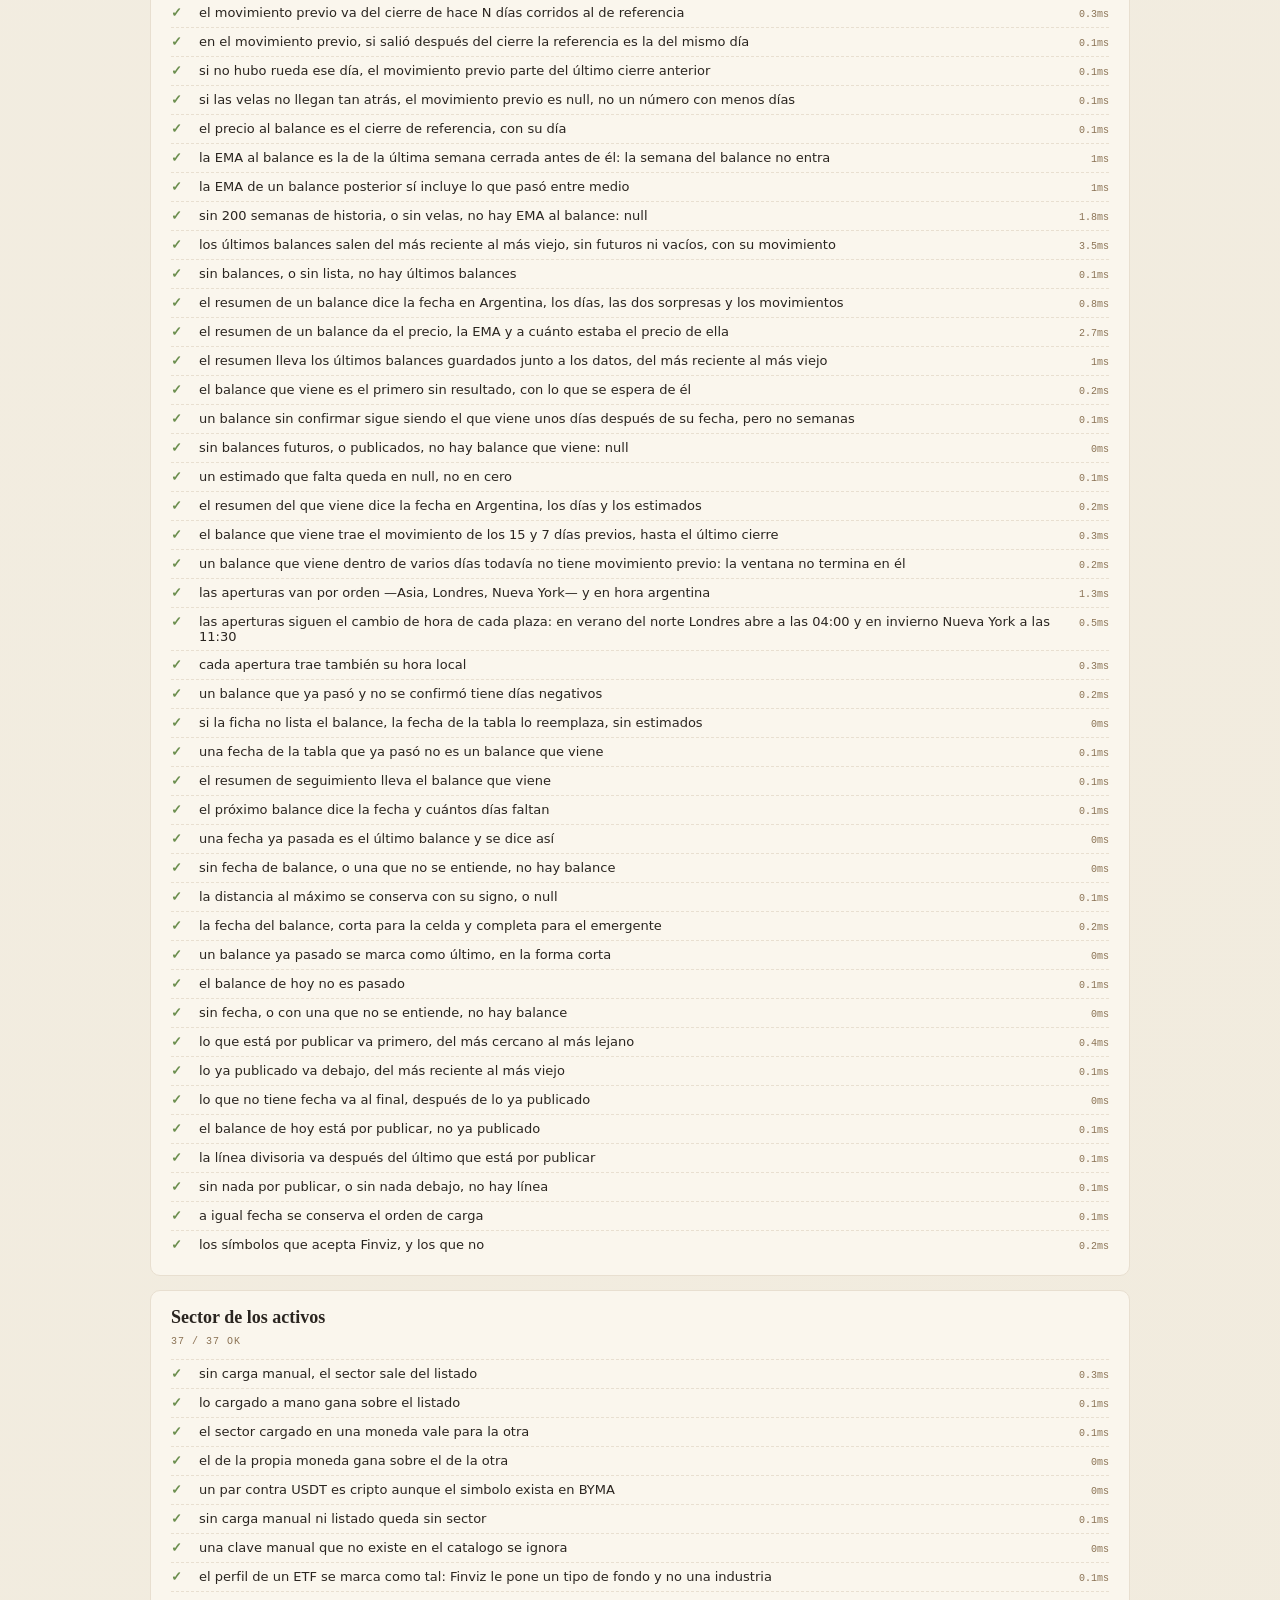
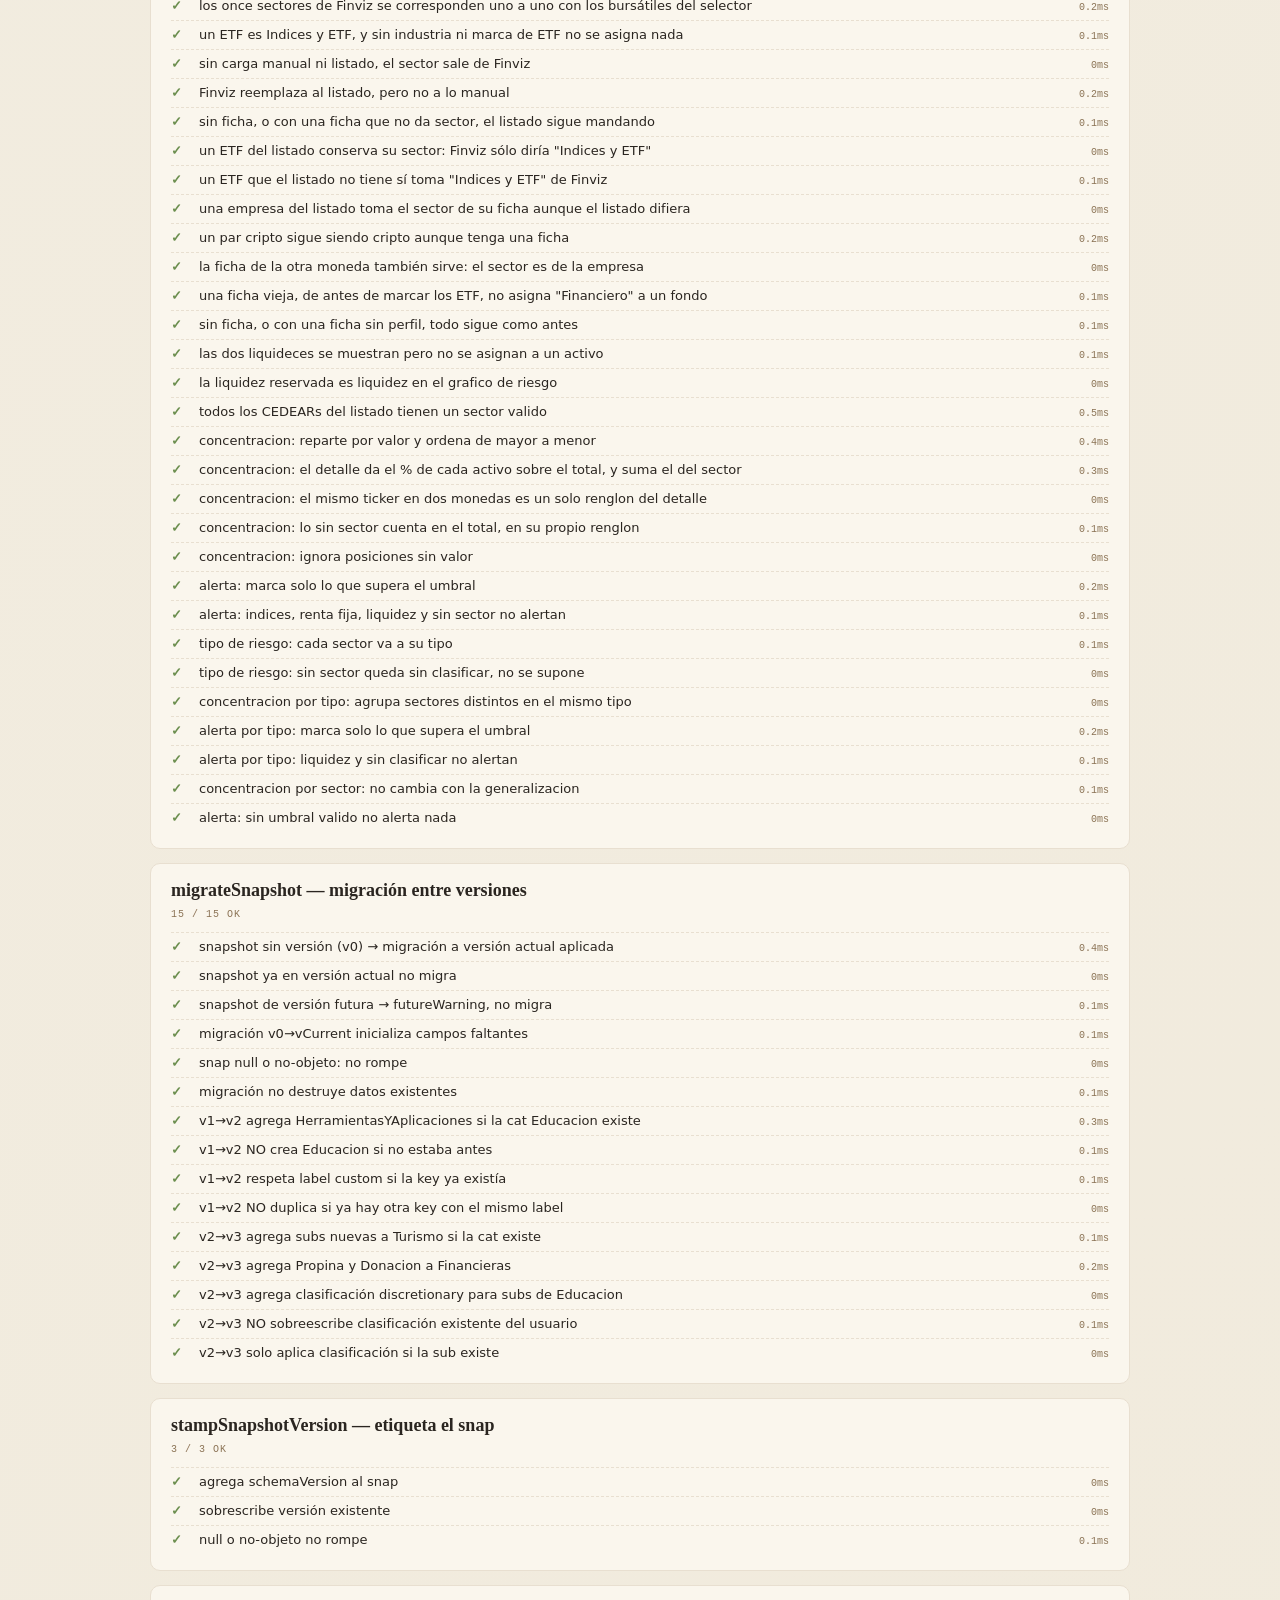
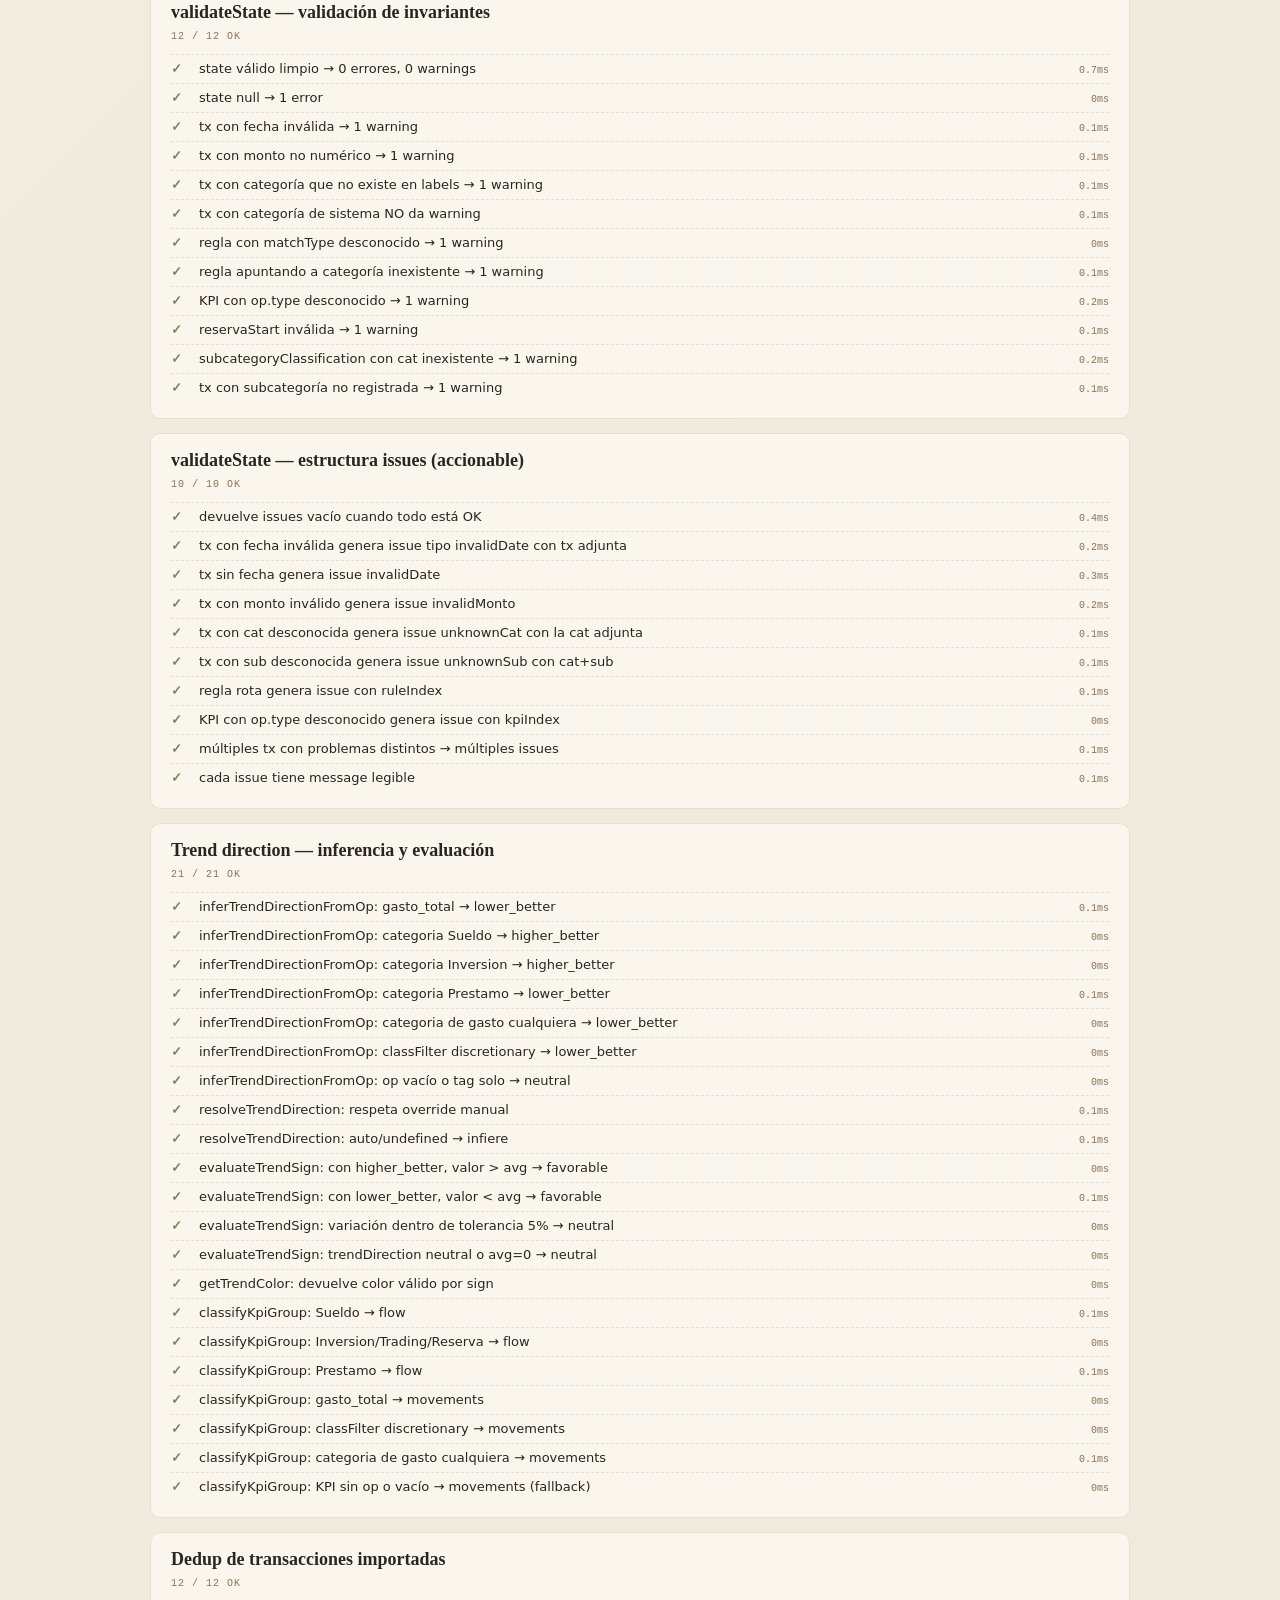
==== commit 13ee0736: "Las minutas del FOMC salen del calendario economico El calendario sigue la decision de tasas, el com" ====
--- a/tests.html
+++ b/tests.html
@@ -2104,14 +2104,14 @@
     assertEqual(instanteDeFinviz(null), null);
   });
   // — La Fed —
-  test('la decisión de tasas, el comunicado, la conferencia y las minutas del FOMC se siguen', function () {
+  test('la decisión de tasas, el comunicado y la conferencia del FOMC se siguen; las minutas no', function () {
     const e = function (evento, fecha) { return { id: evento, evento: evento, fecha: fecha, importancia: 3 }; };
     const r = calendarioRelevante([
       e('Fed Interest Rate Decision', '2026-10-28T14:00:00'), e('FOMC Statement', '2026-10-28T14:00:00'),
       e('Fed Press Conference', '2026-10-28T14:30:00'), e('FOMC Minutes', '2026-11-18T14:00:00'),
       e('Fed Musalem Speech', '2026-10-30T12:30:00'), e('Atlanta Fed GDPNow', '2026-10-28T11:00:00')
     ]);
-    assertEqual(r.map(function (x) { return x.corto; }), ['tasas', 'comunicado', 'conferencia', 'minutas']);
+    assertEqual(r.map(function (x) { return x.corto; }), ['tasas', 'comunicado', 'conferencia']);
     assertEqual(r[0].grupo, 'fed');
     assertEqual(r[0].rotuloGrupo, 'FOMC');
     assertEqual(r[0].hora, '15:00');   // 14:00 de Nueva York con horario de verano
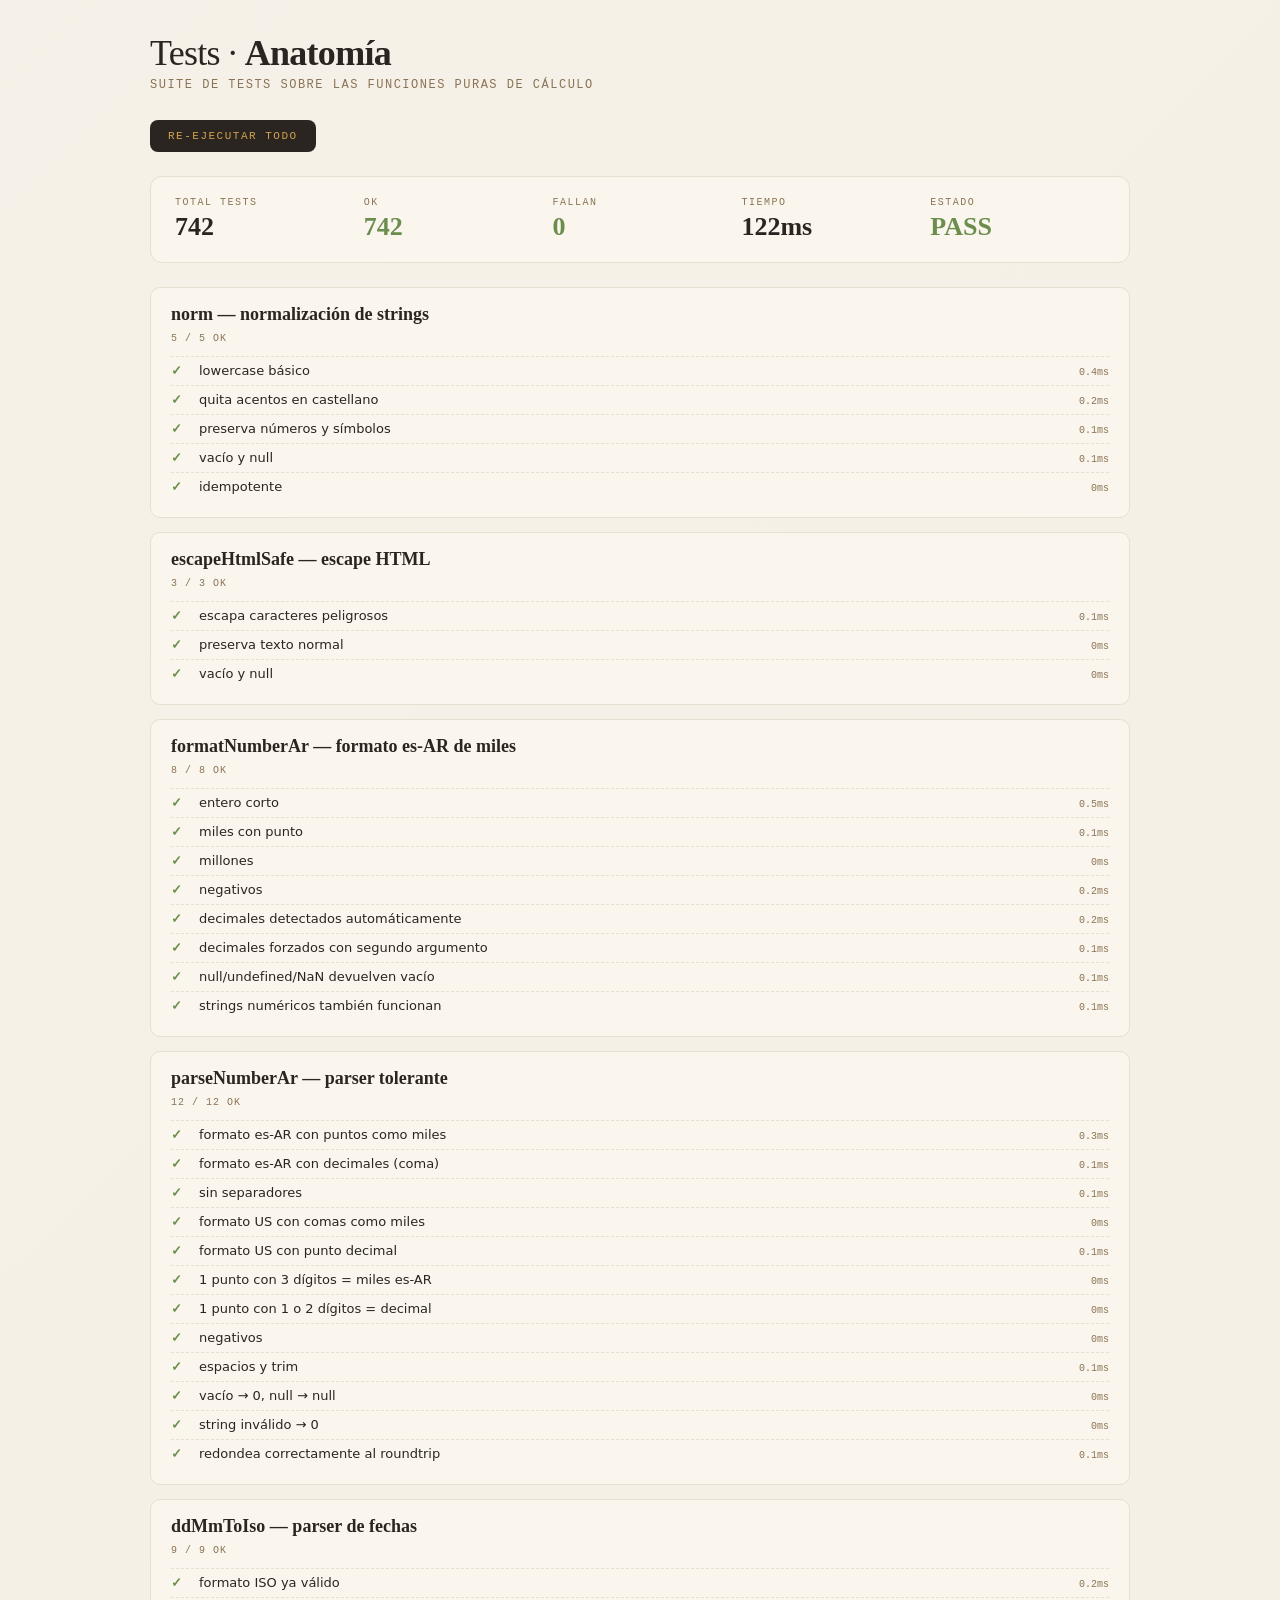
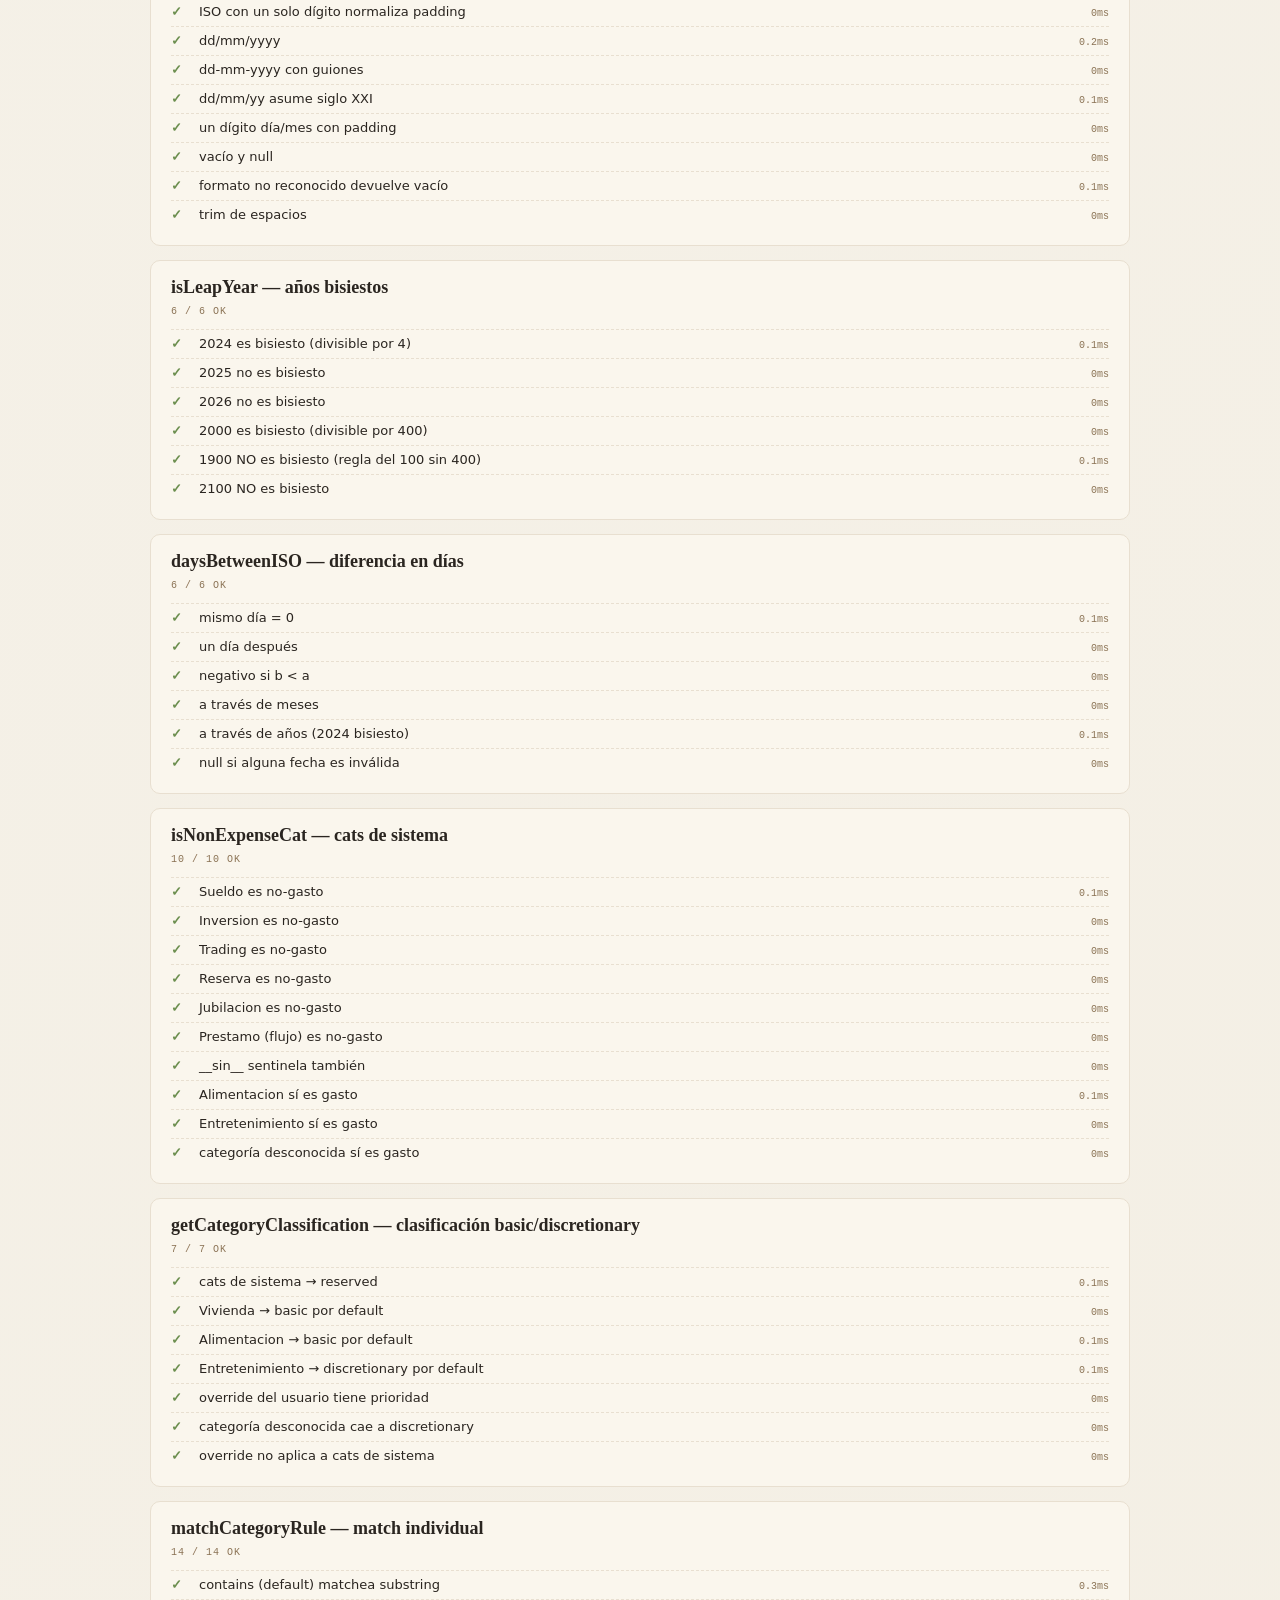
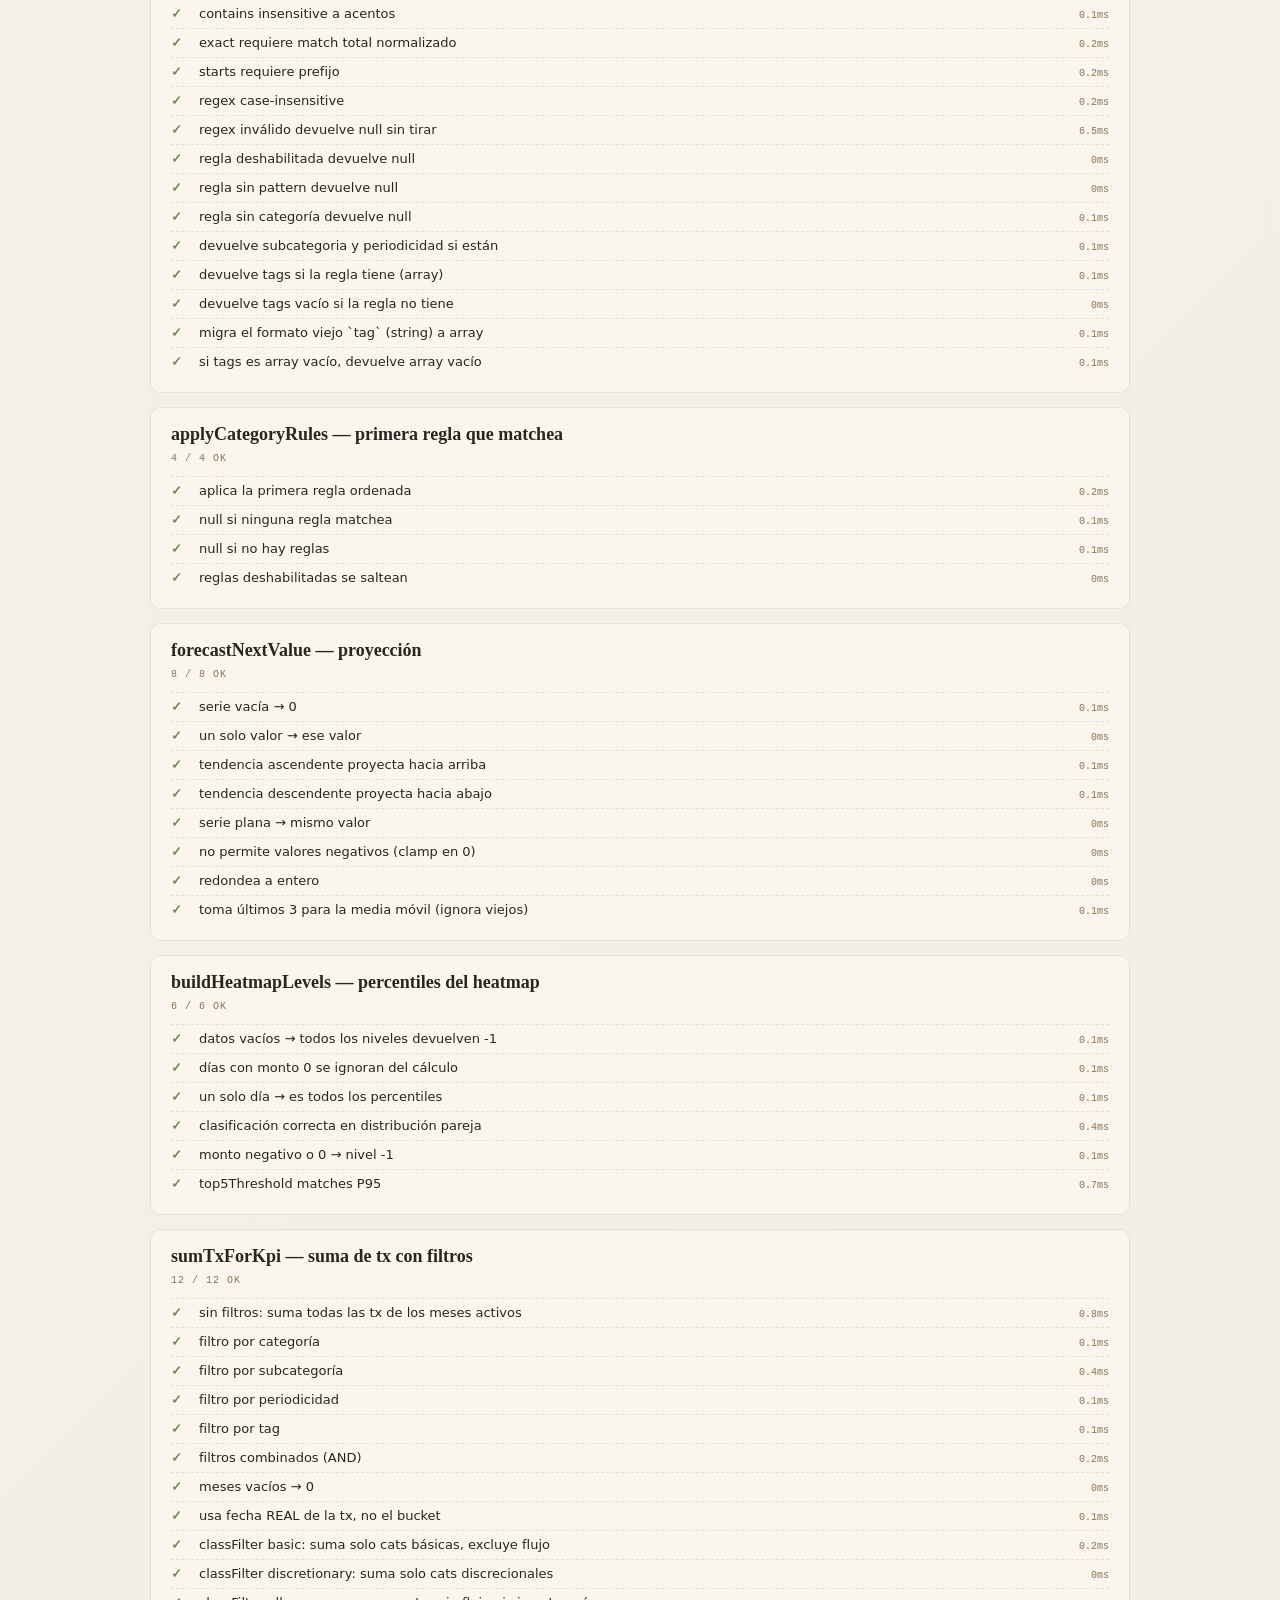
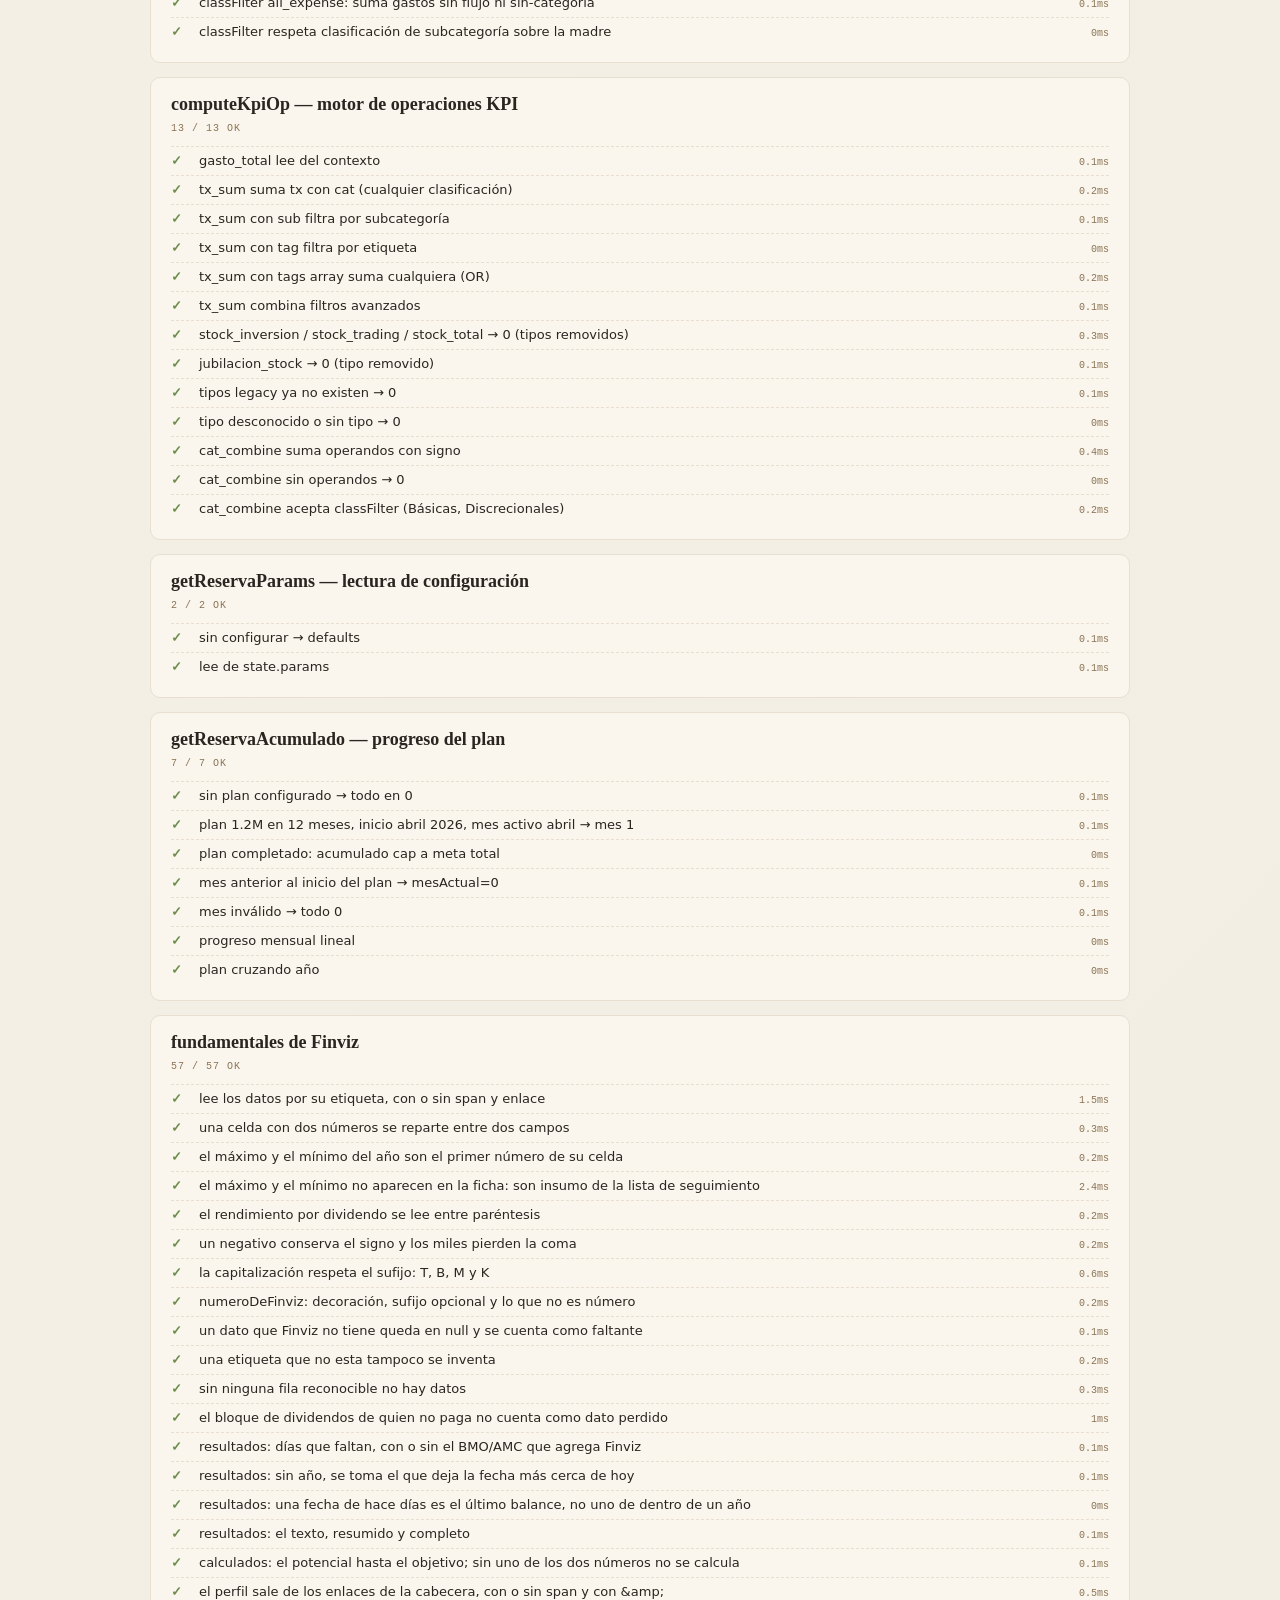
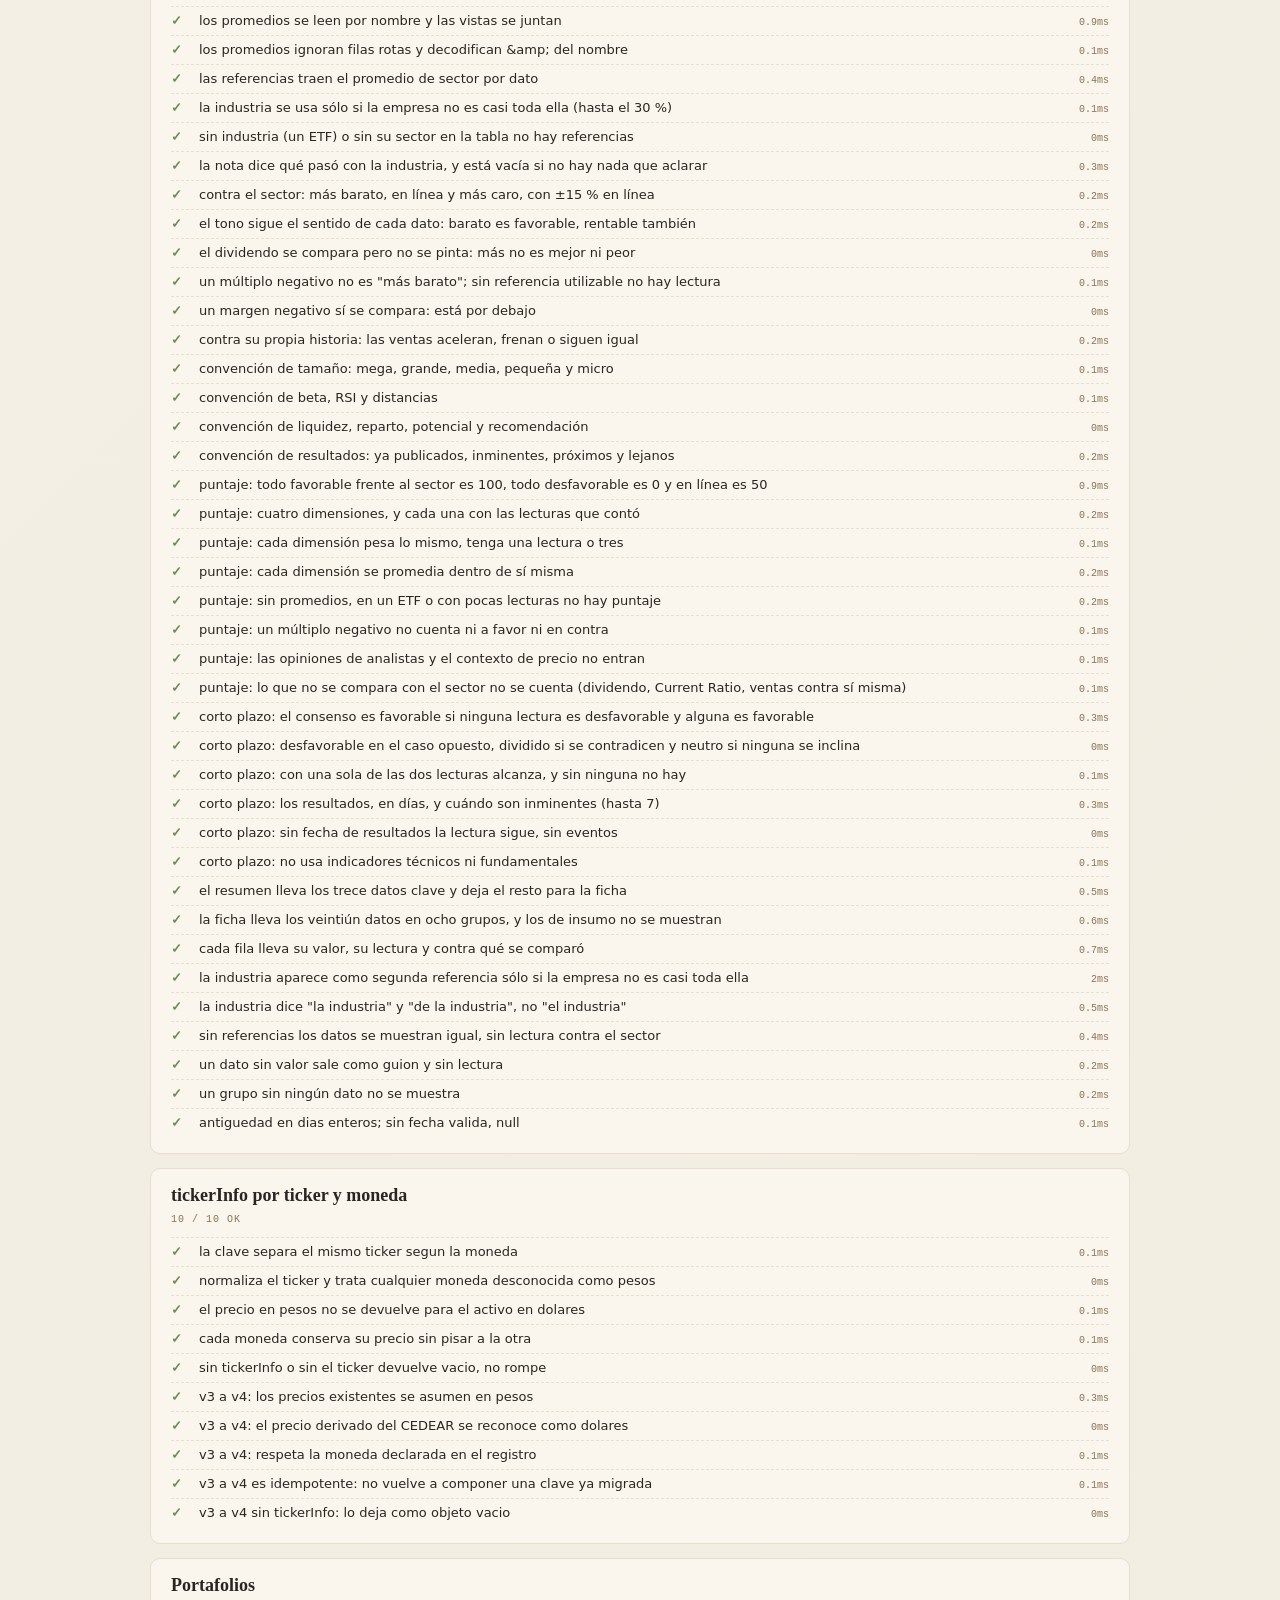
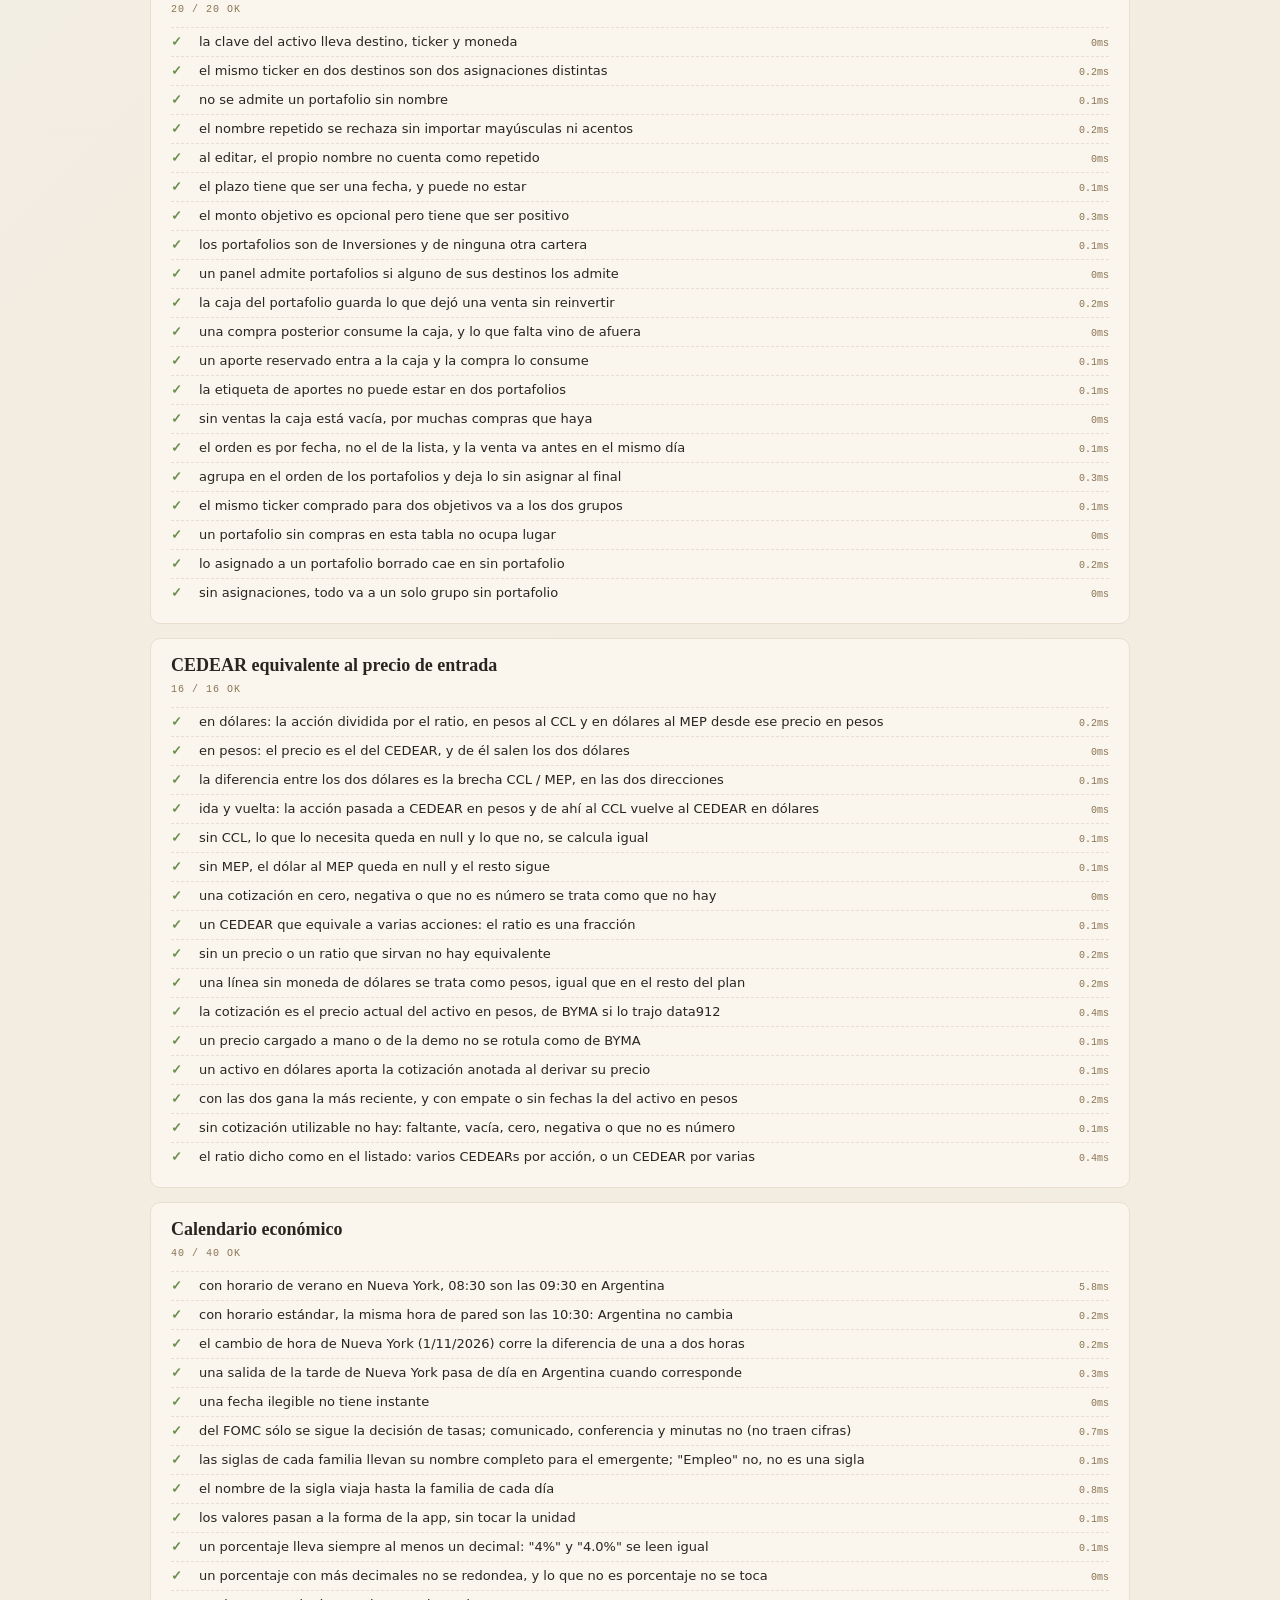
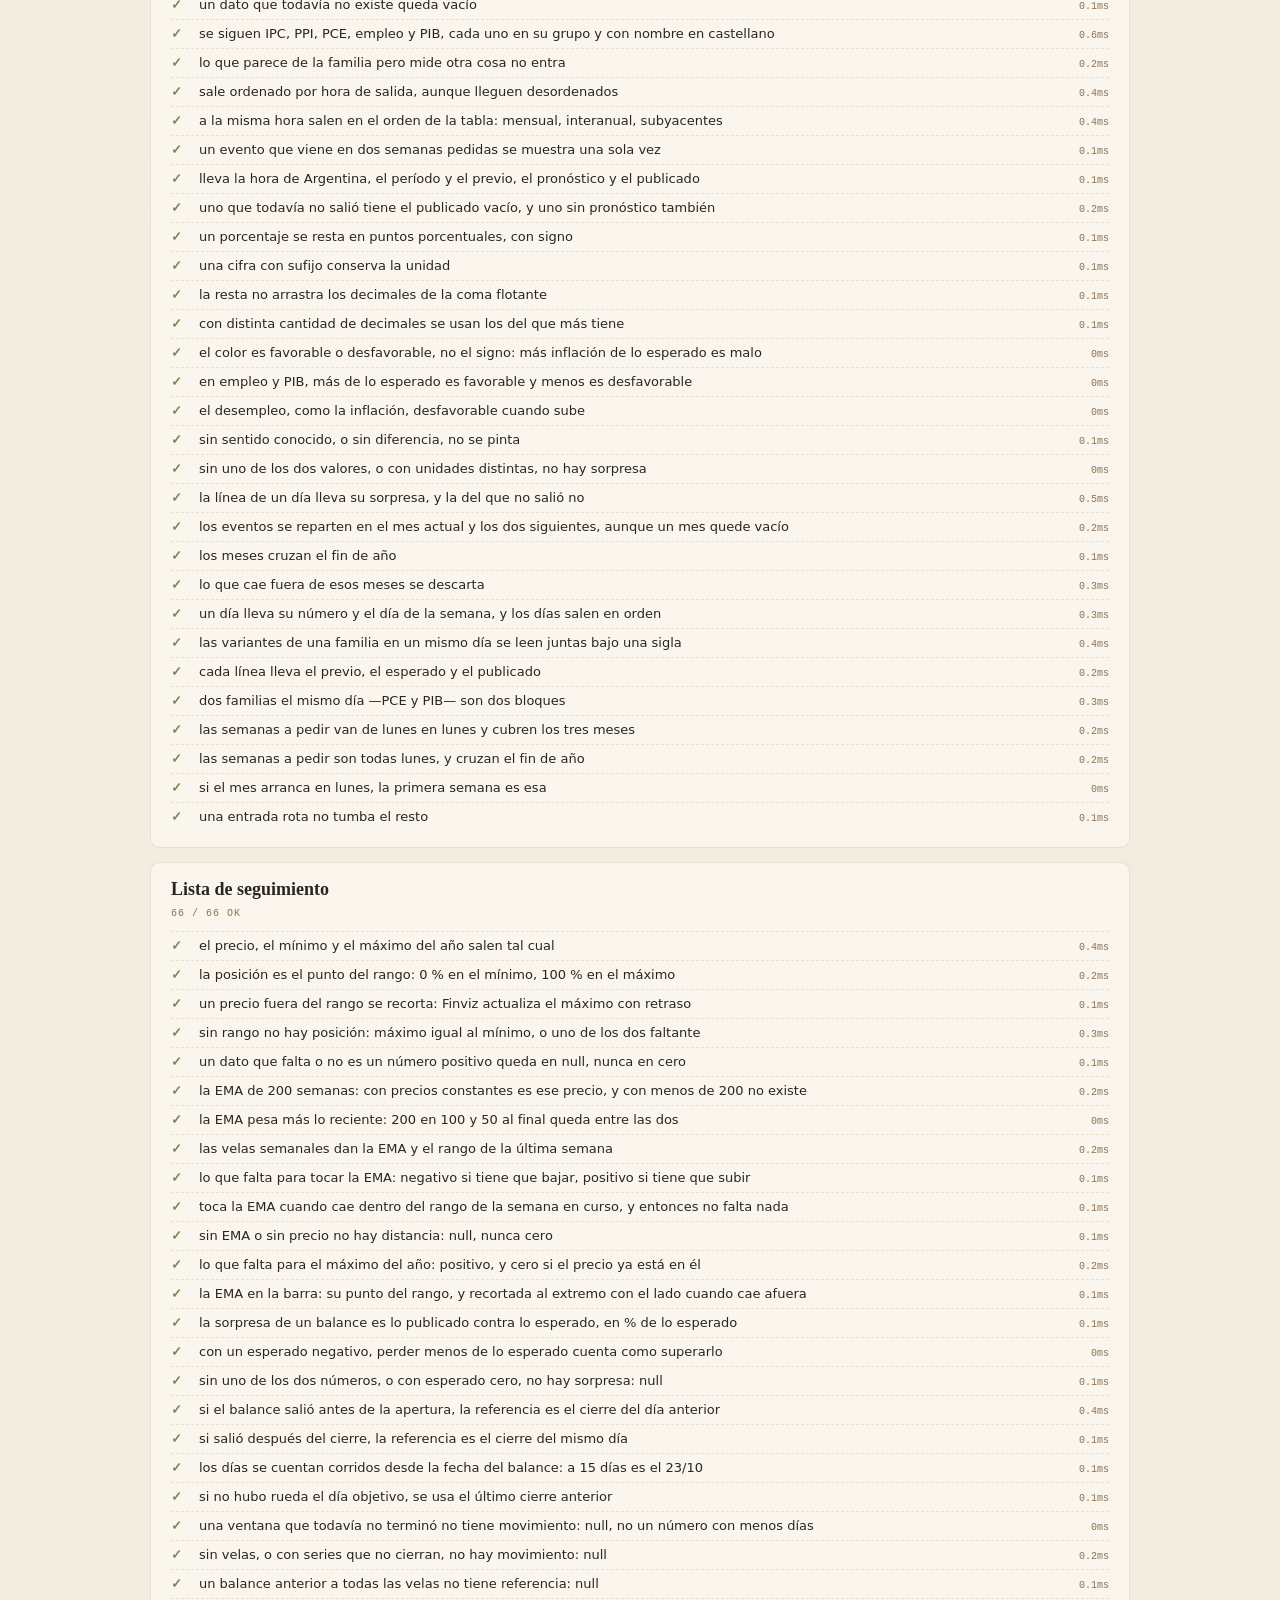
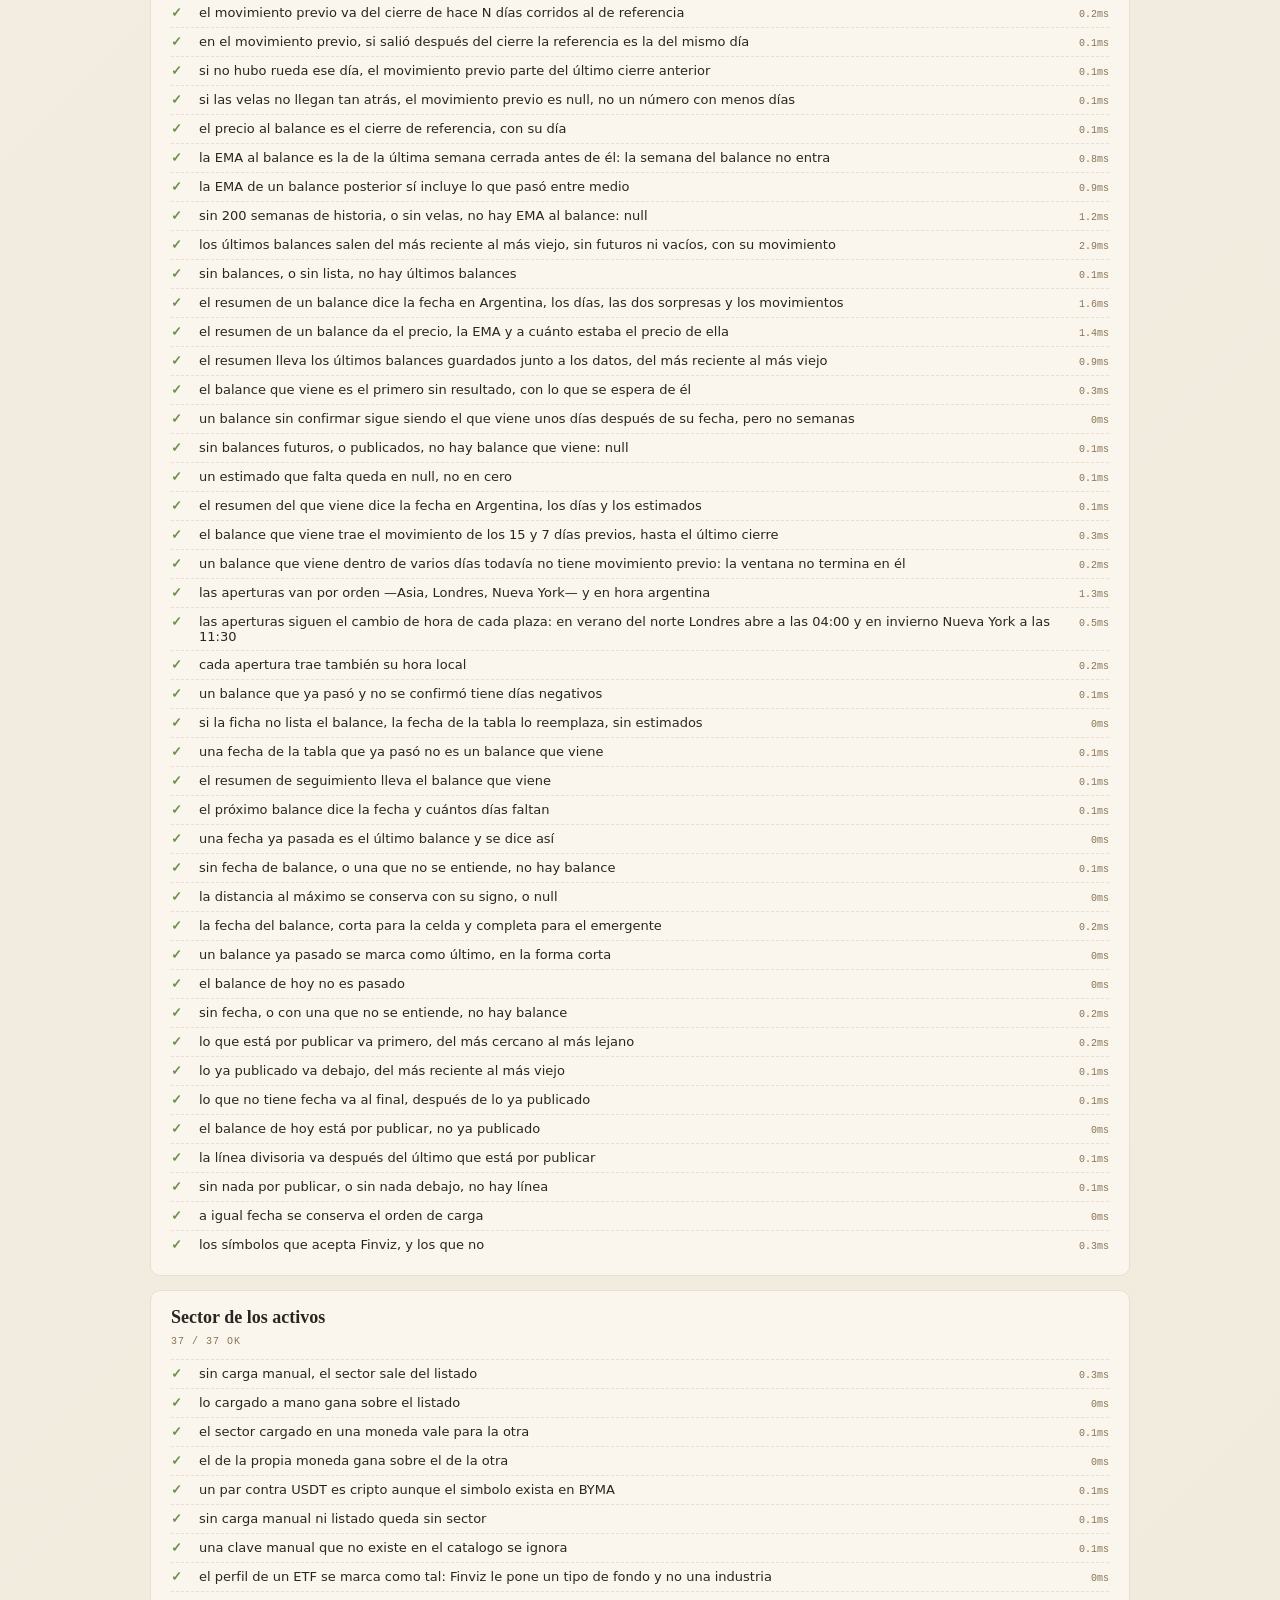
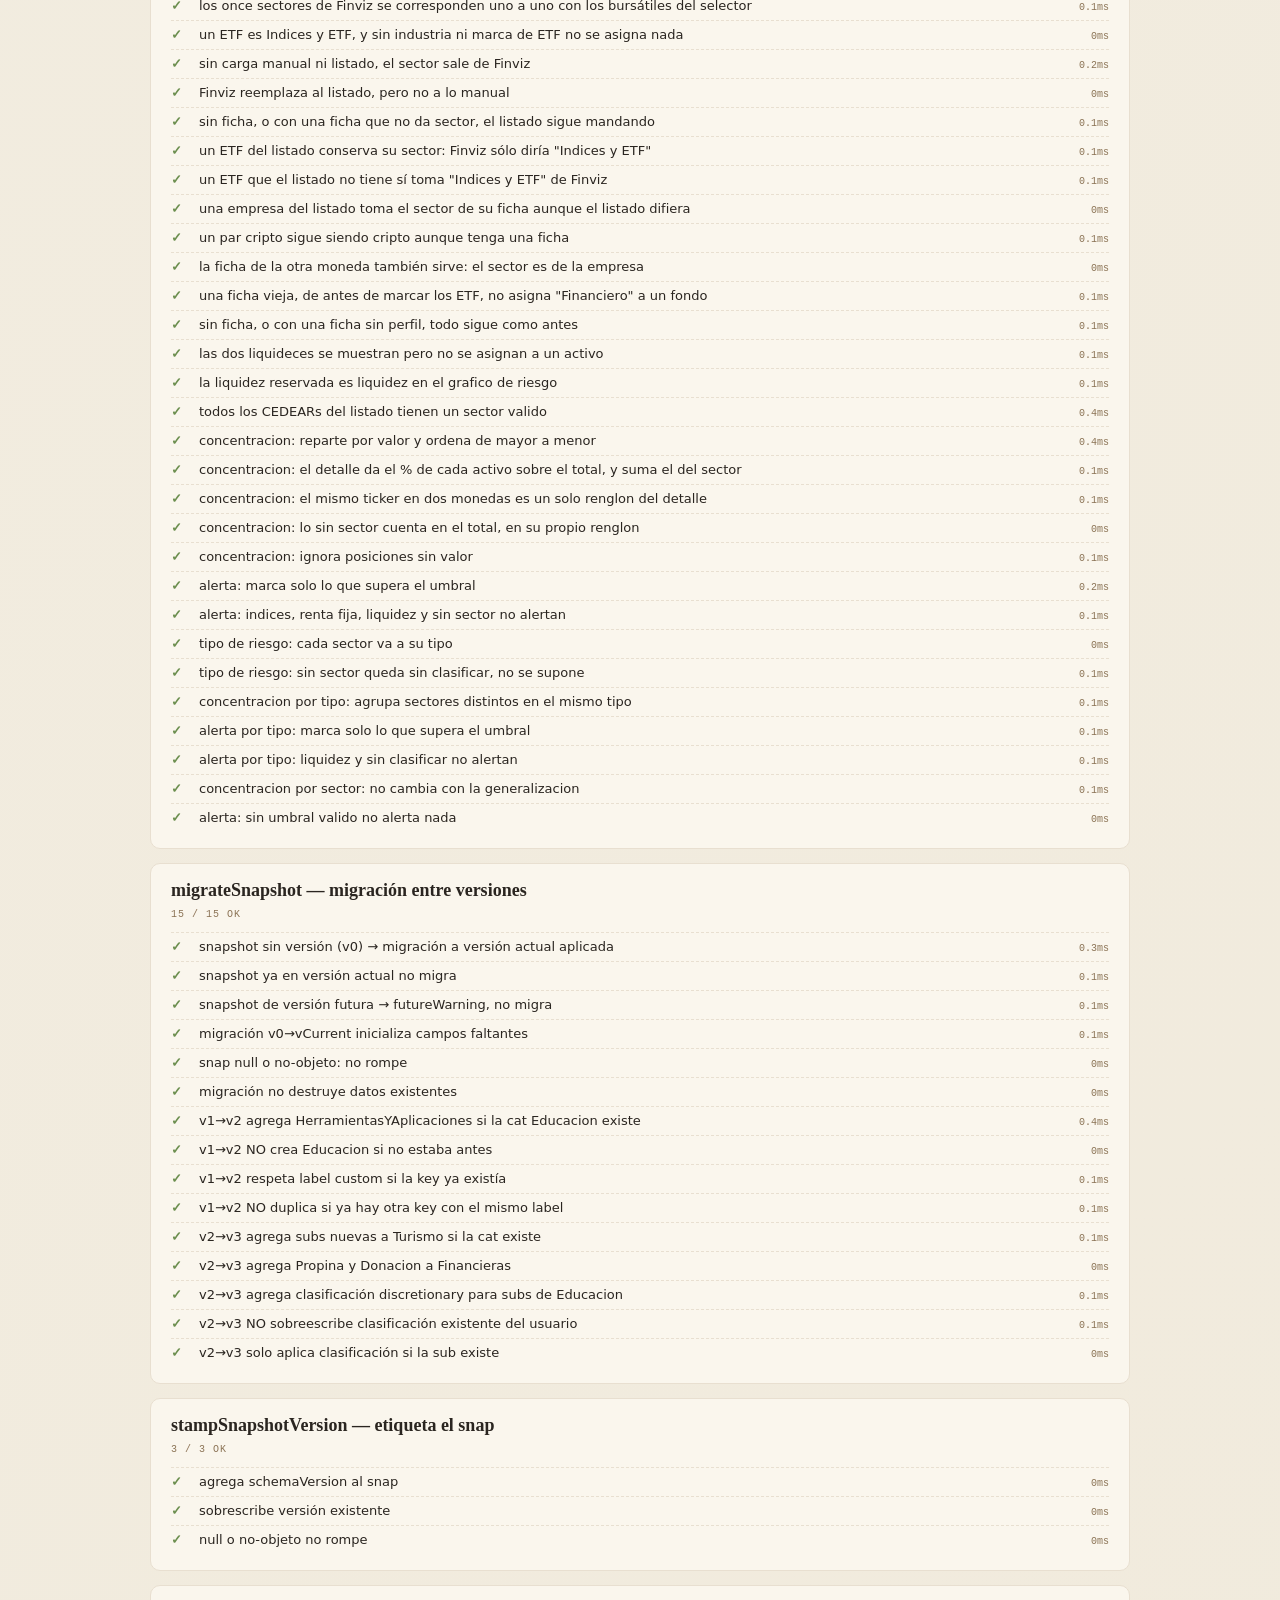
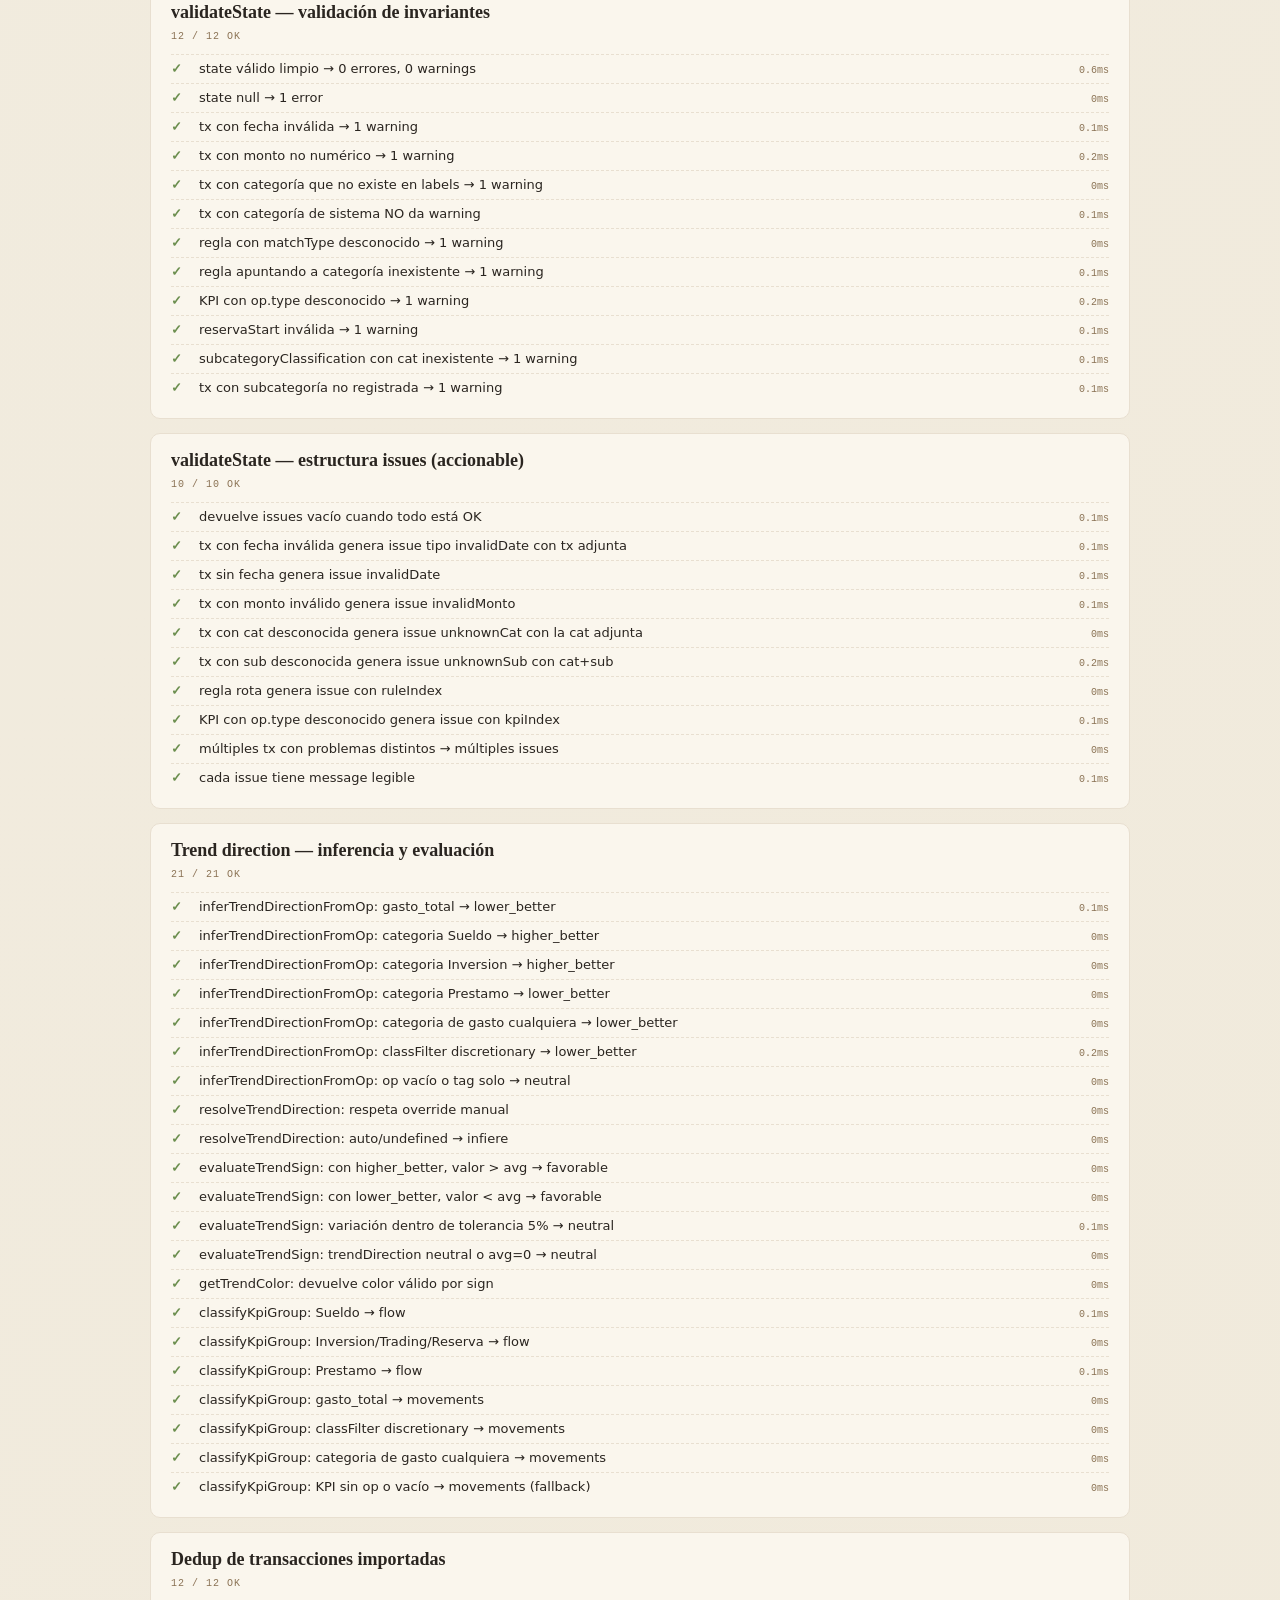
==== commit 871de71e: "El comunicado y la conferencia del FOMC salen del calendario economico Del FOMC queda solo la decisi" ====
--- a/tests.html
+++ b/tests.html
@@ -2104,14 +2104,14 @@
     assertEqual(instanteDeFinviz(null), null);
   });
   // — La Fed —
-  test('la decisión de tasas, el comunicado y la conferencia del FOMC se siguen; las minutas no', function () {
+  test('del FOMC sólo se sigue la decisión de tasas; comunicado, conferencia y minutas no (no traen cifras)', function () {
     const e = function (evento, fecha) { return { id: evento, evento: evento, fecha: fecha, importancia: 3 }; };
     const r = calendarioRelevante([
       e('Fed Interest Rate Decision', '2026-10-28T14:00:00'), e('FOMC Statement', '2026-10-28T14:00:00'),
       e('Fed Press Conference', '2026-10-28T14:30:00'), e('FOMC Minutes', '2026-11-18T14:00:00'),
       e('Fed Musalem Speech', '2026-10-30T12:30:00'), e('Atlanta Fed GDPNow', '2026-10-28T11:00:00')
     ]);
-    assertEqual(r.map(function (x) { return x.corto; }), ['tasas', 'comunicado', 'conferencia']);
+    assertEqual(r.map(function (x) { return x.corto; }), ['tasas']);
     assertEqual(r[0].grupo, 'fed');
     assertEqual(r[0].rotuloGrupo, 'FOMC');
     assertEqual(r[0].hora, '15:00');   // 14:00 de Nueva York con horario de verano
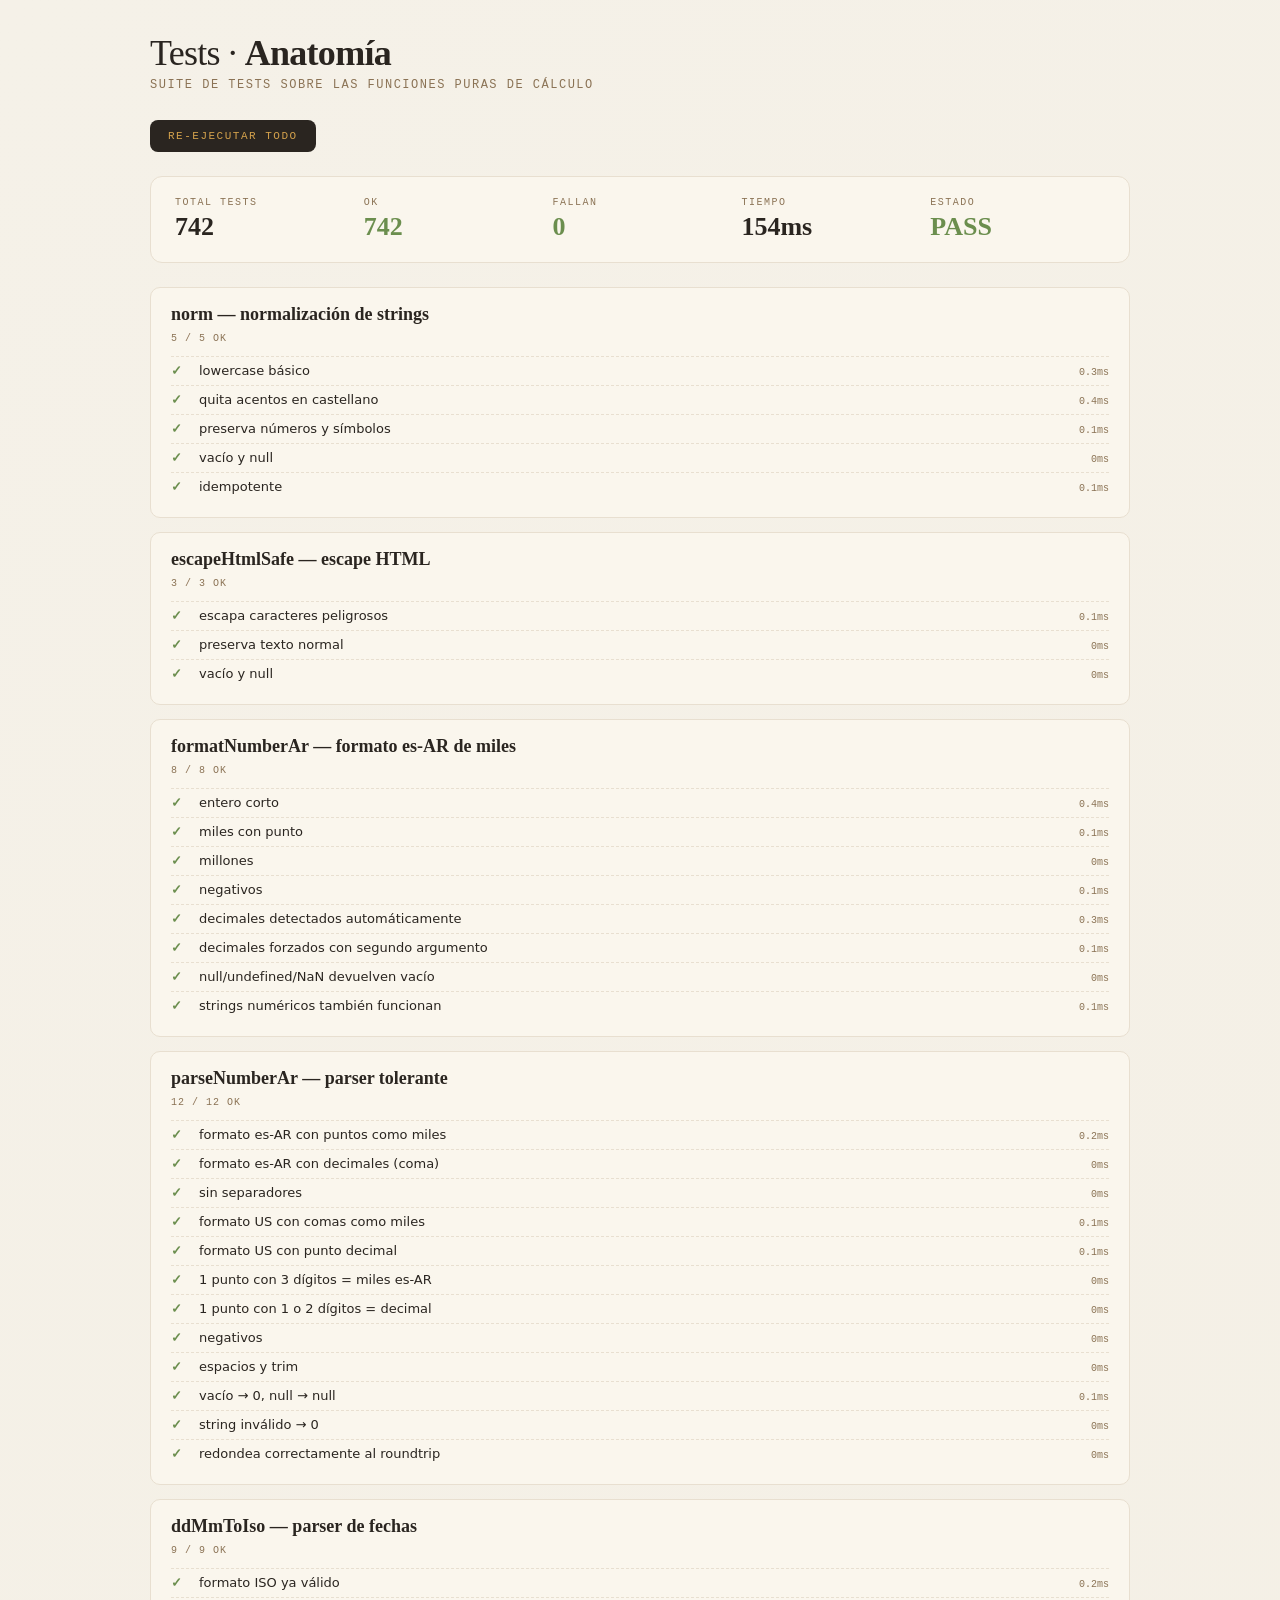
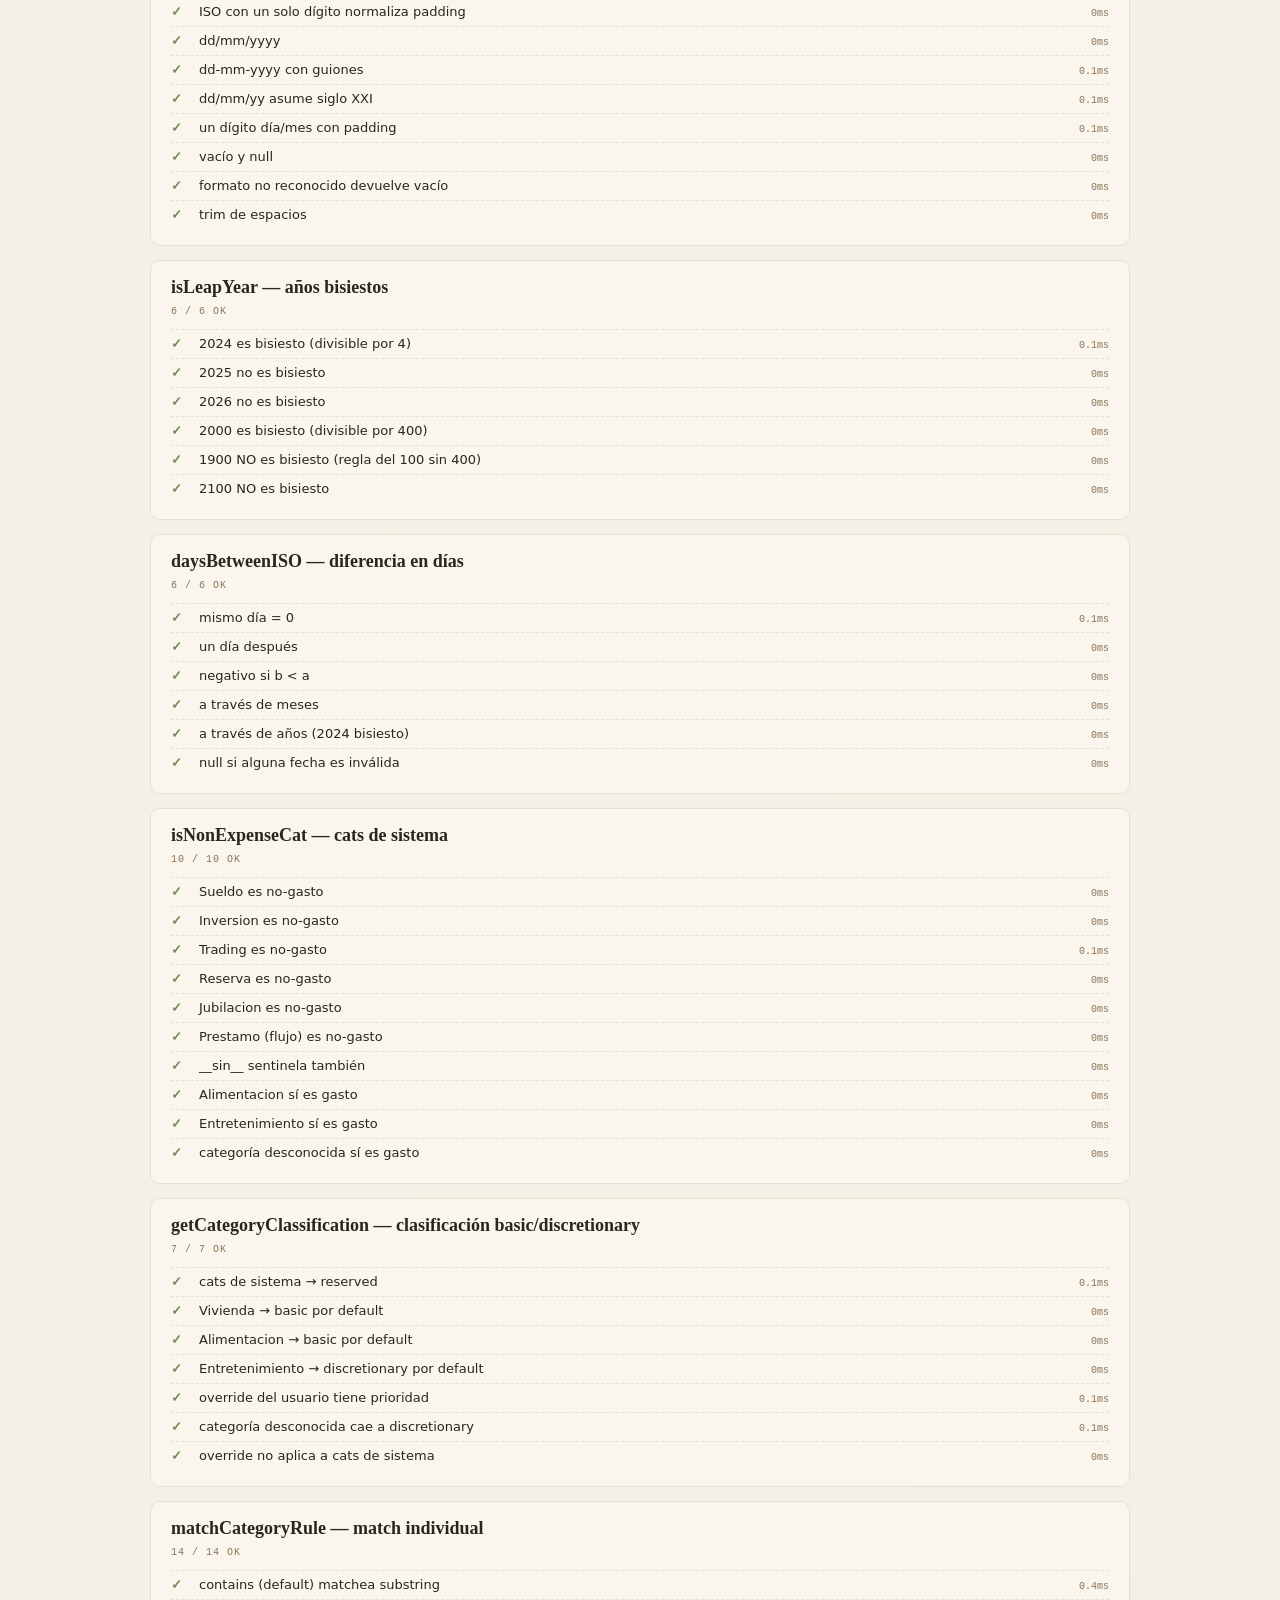
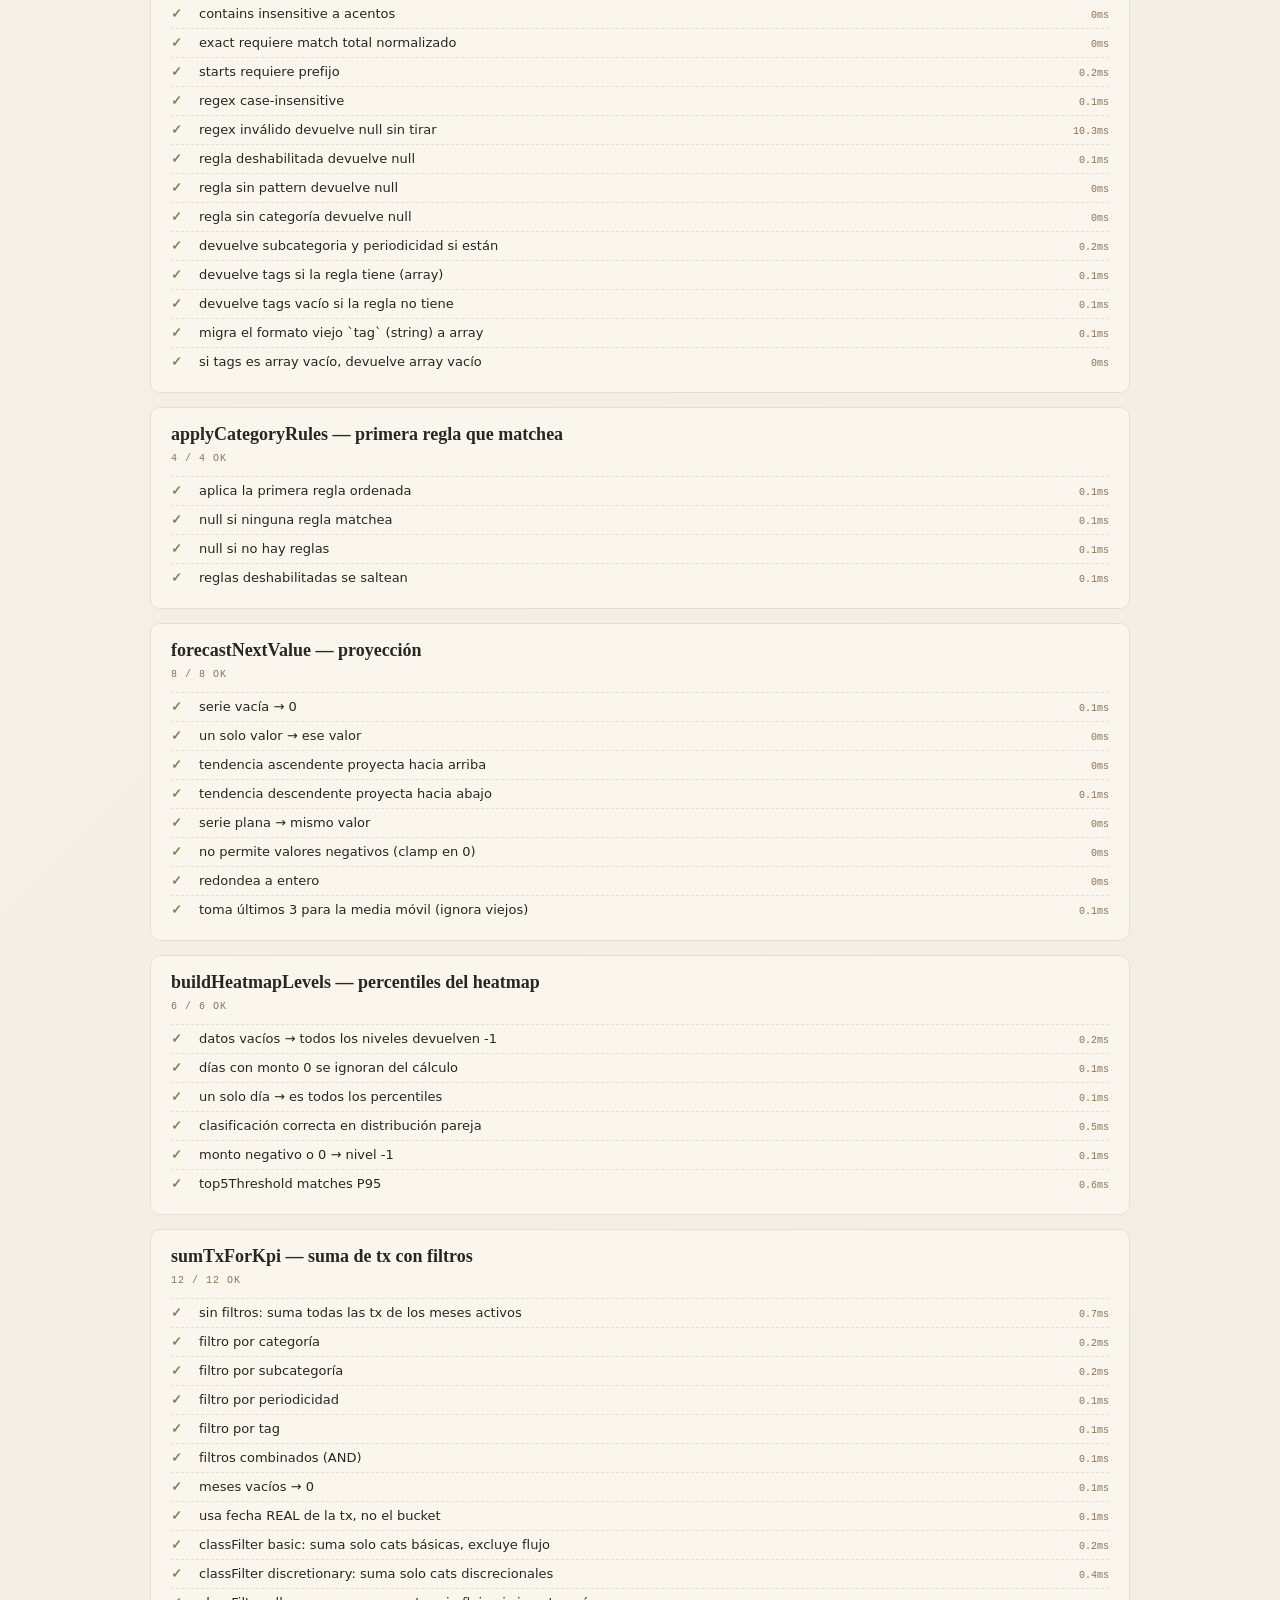
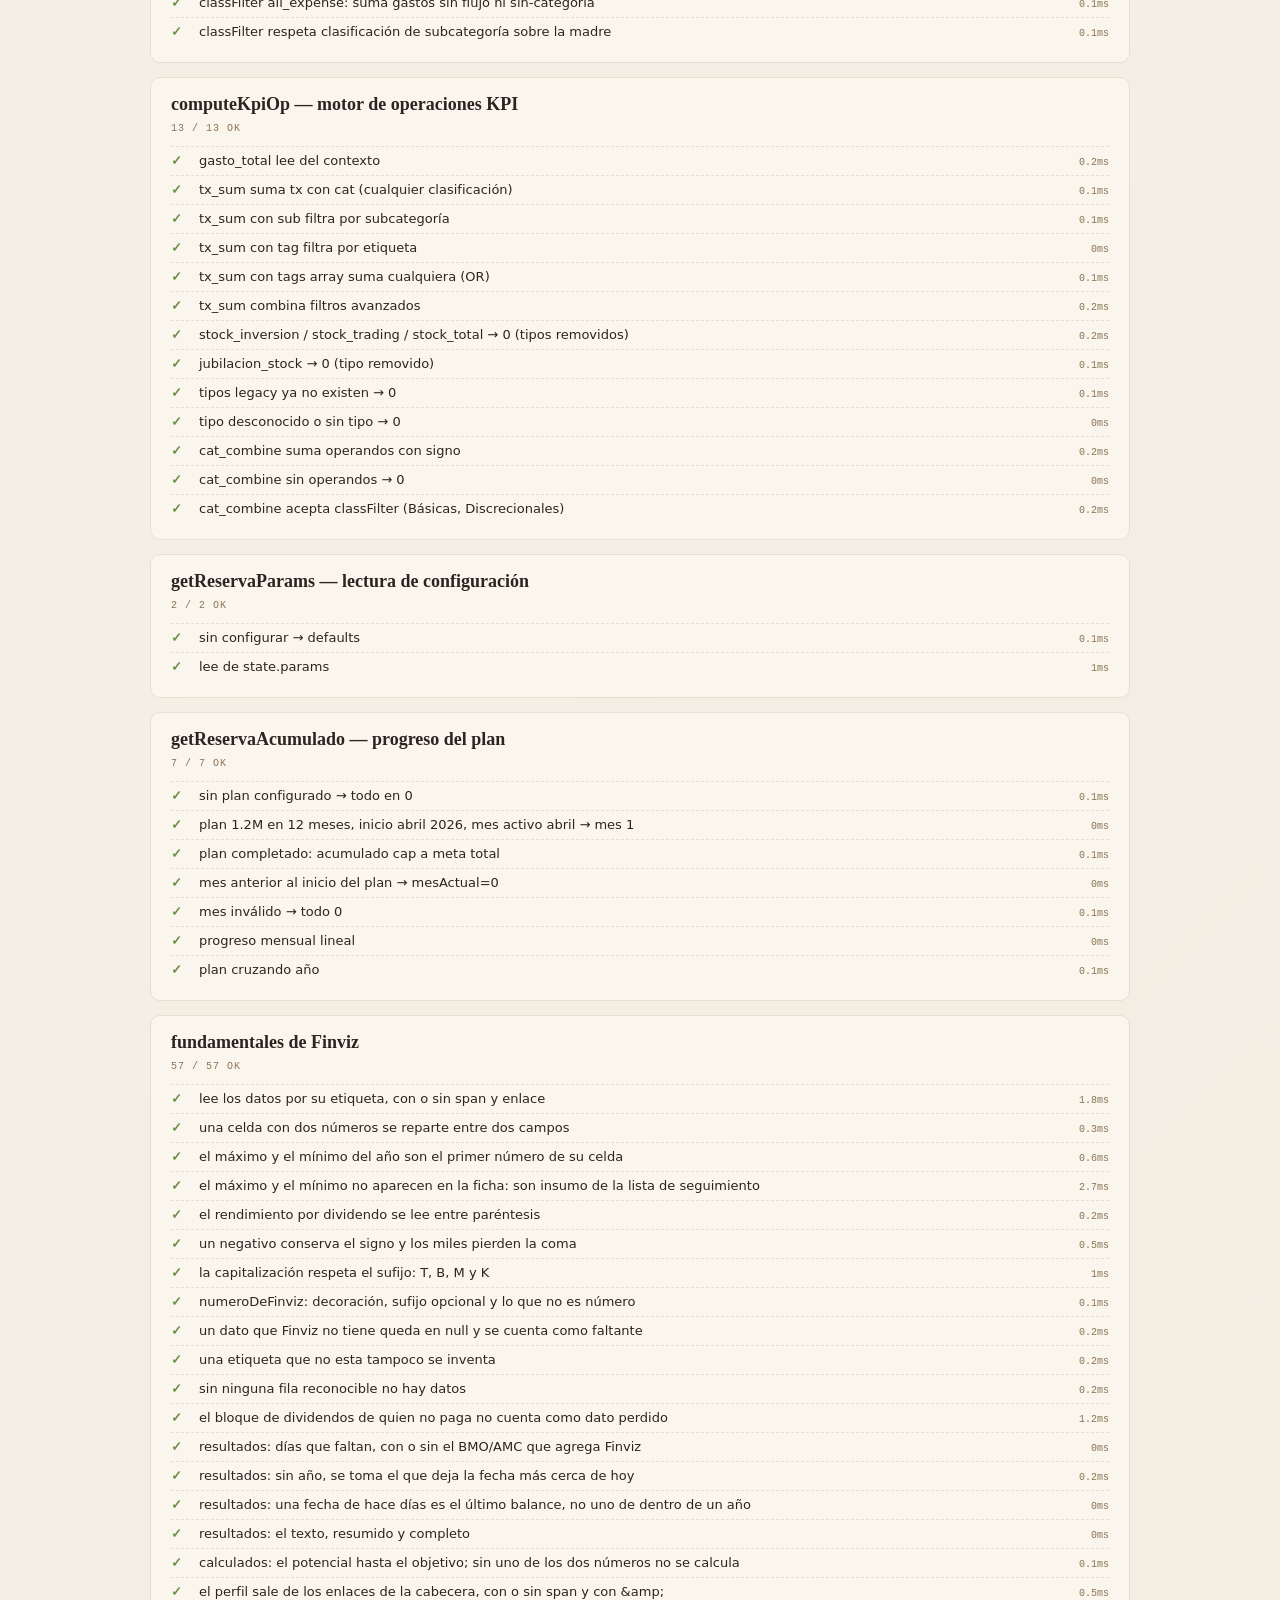
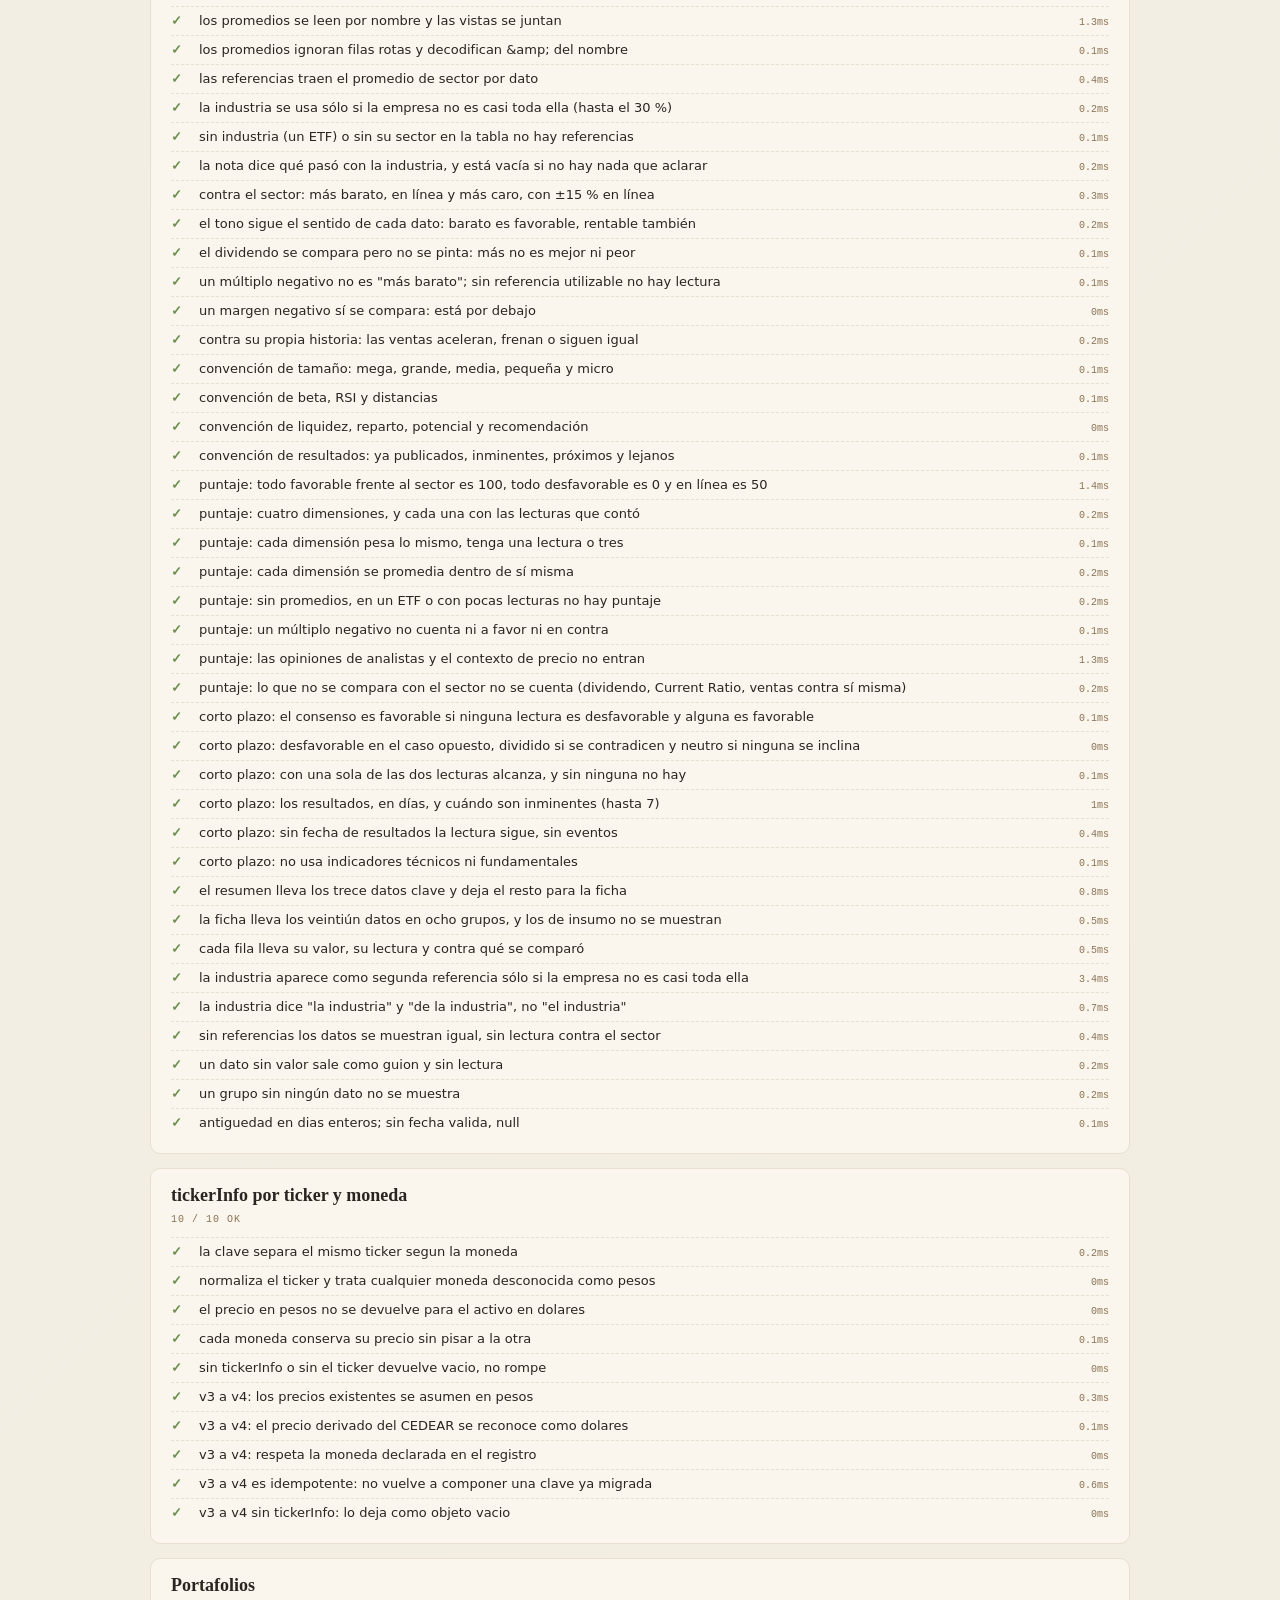
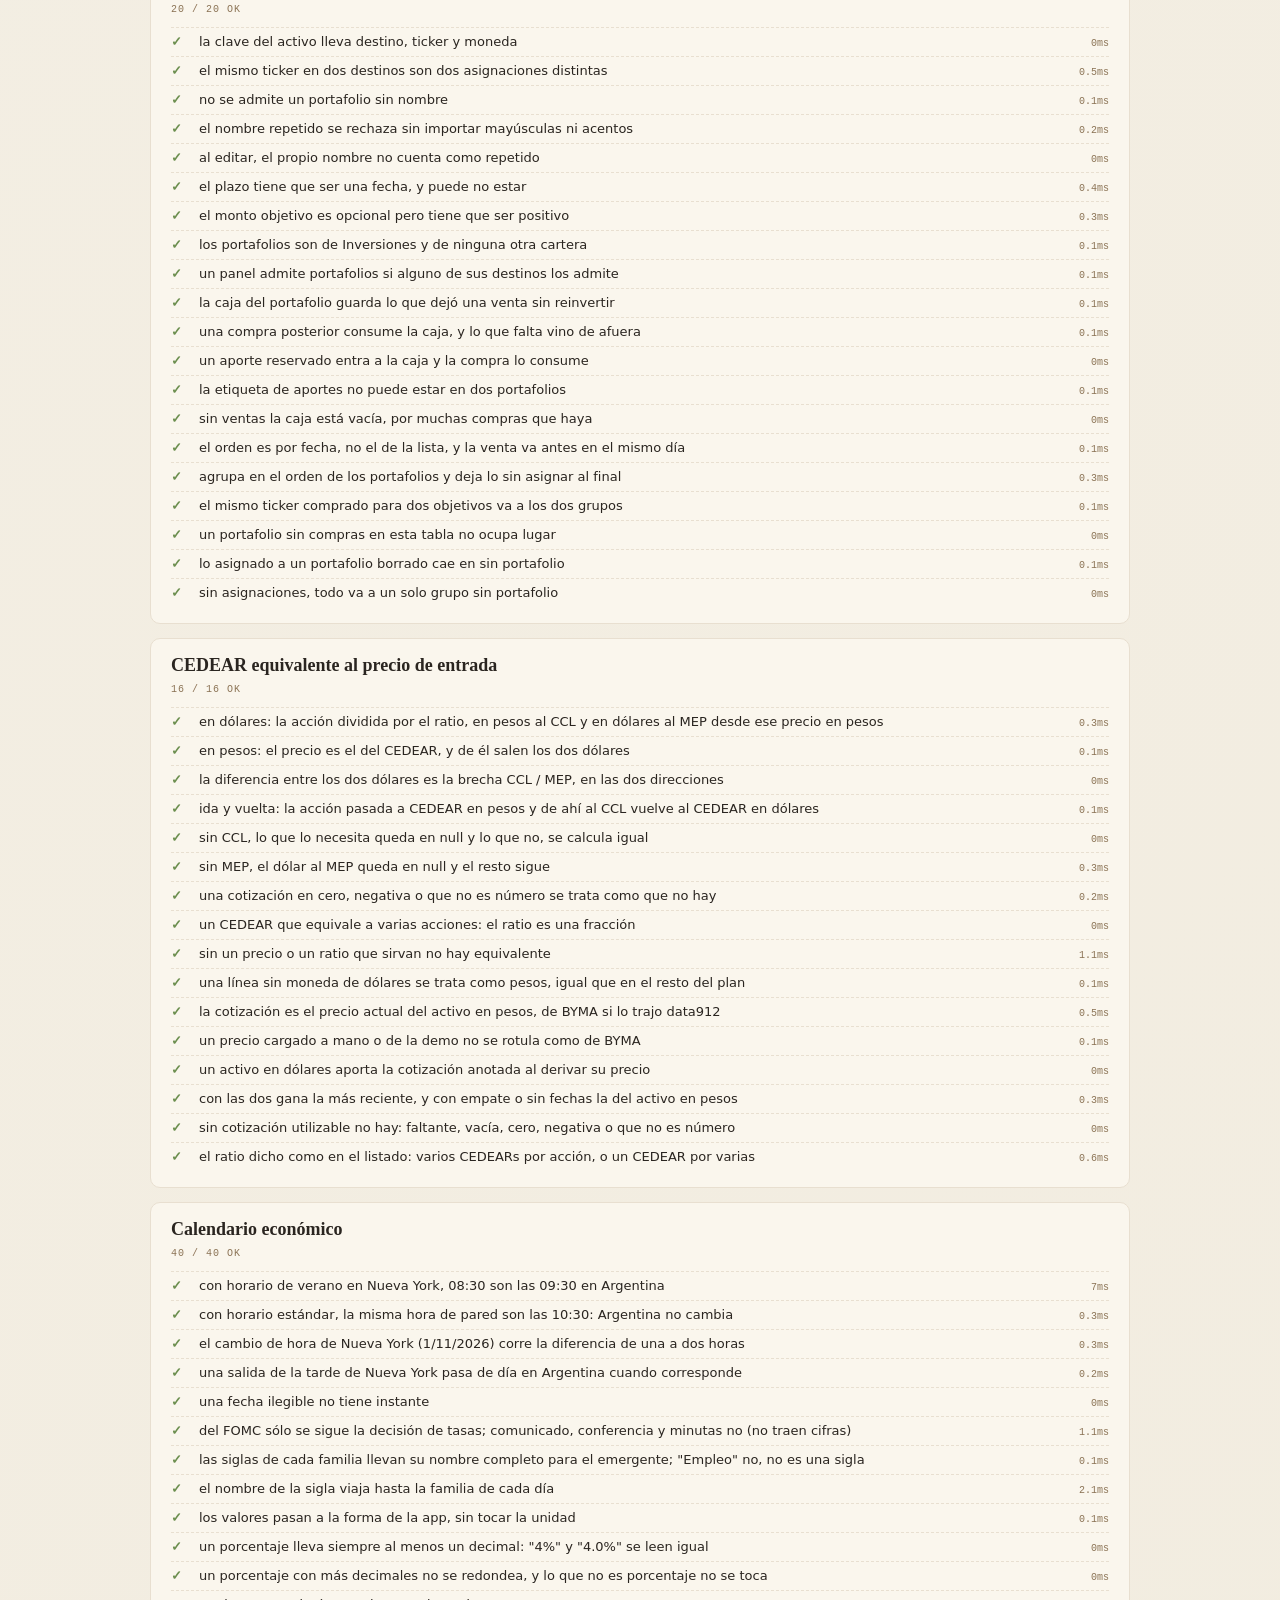
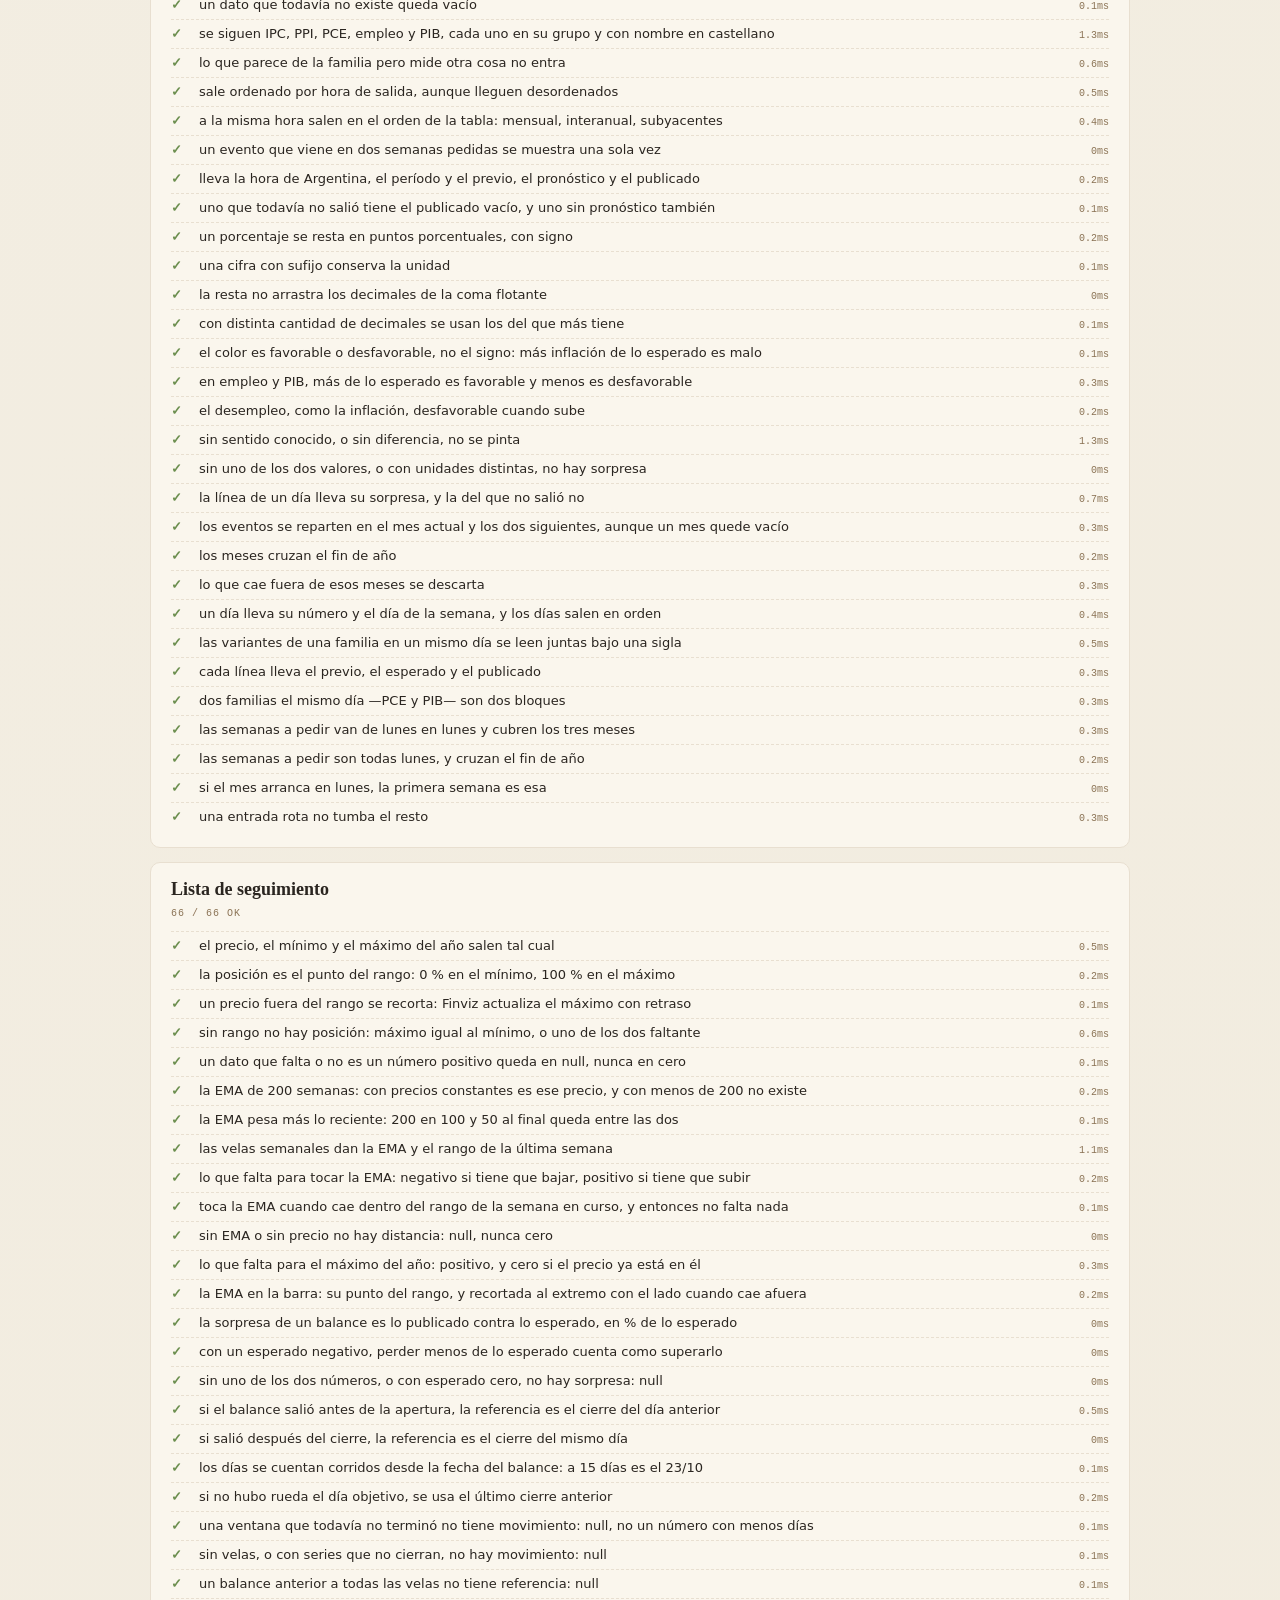
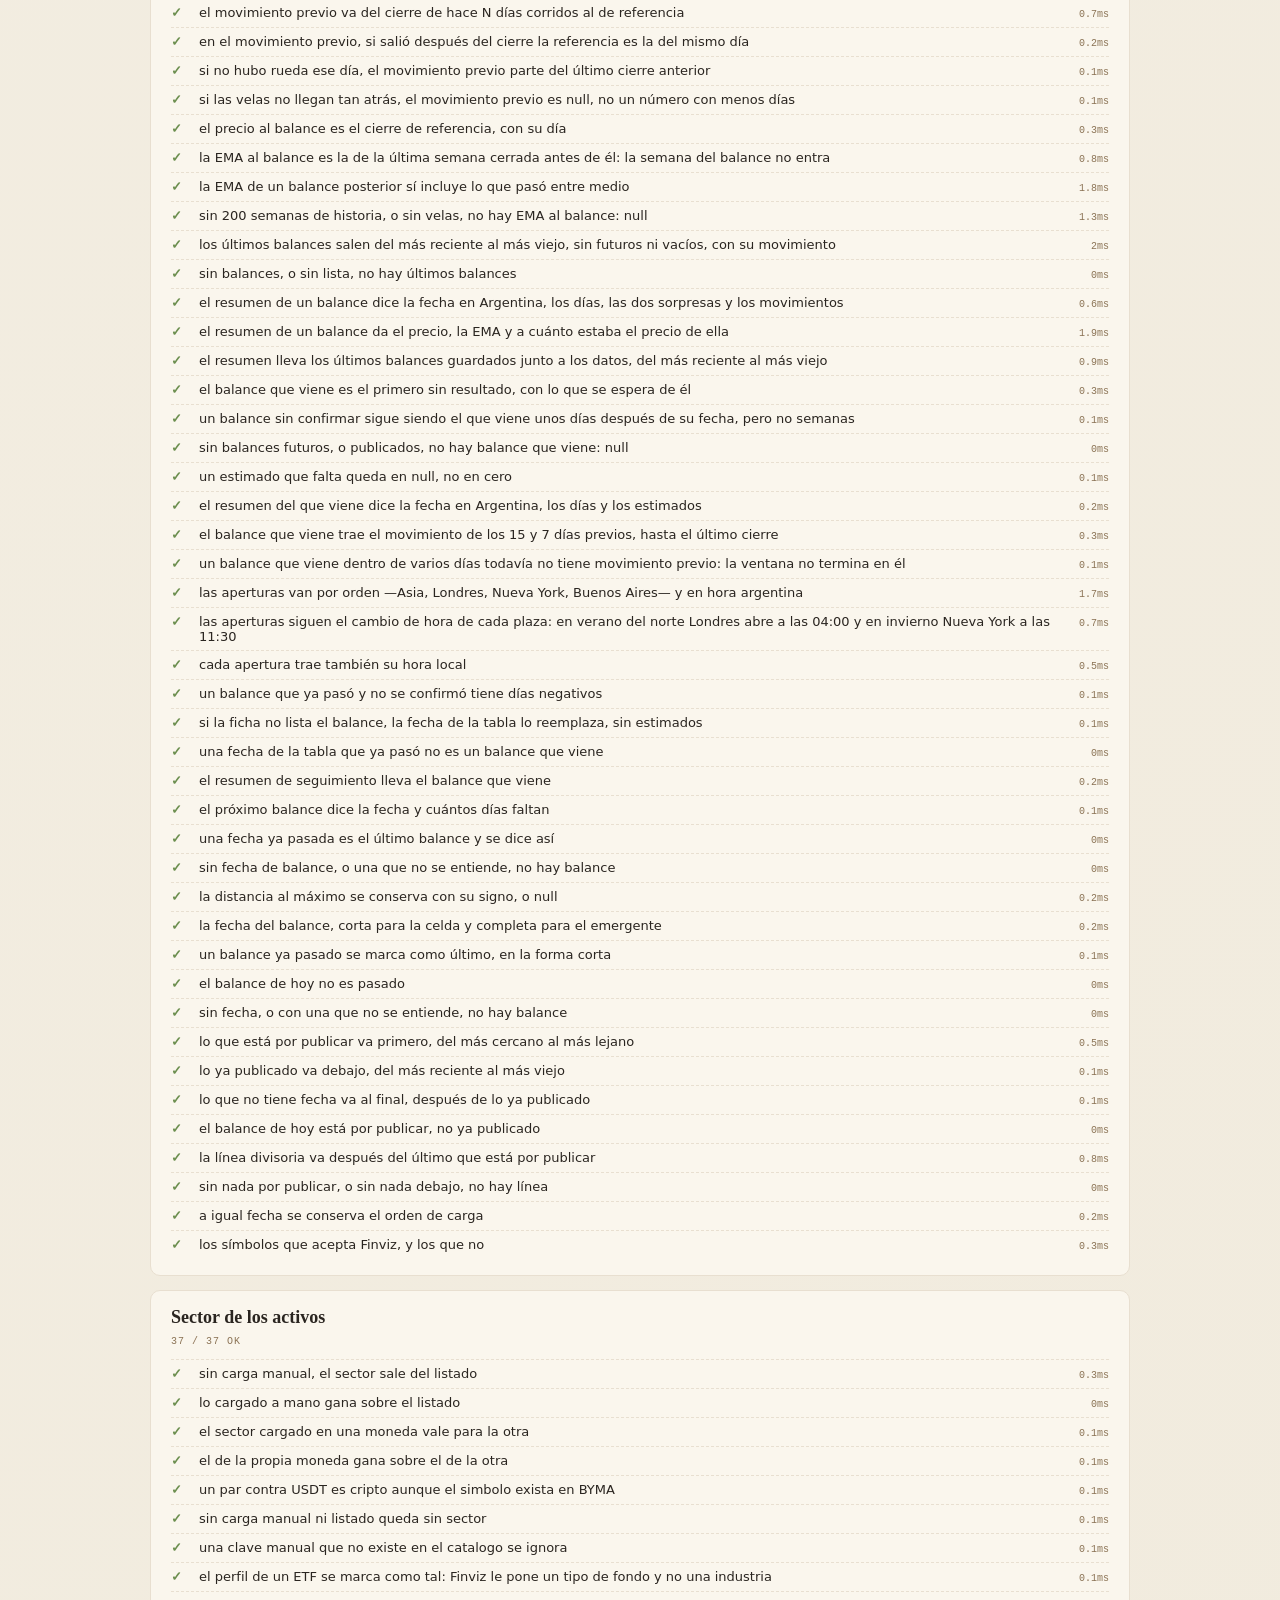
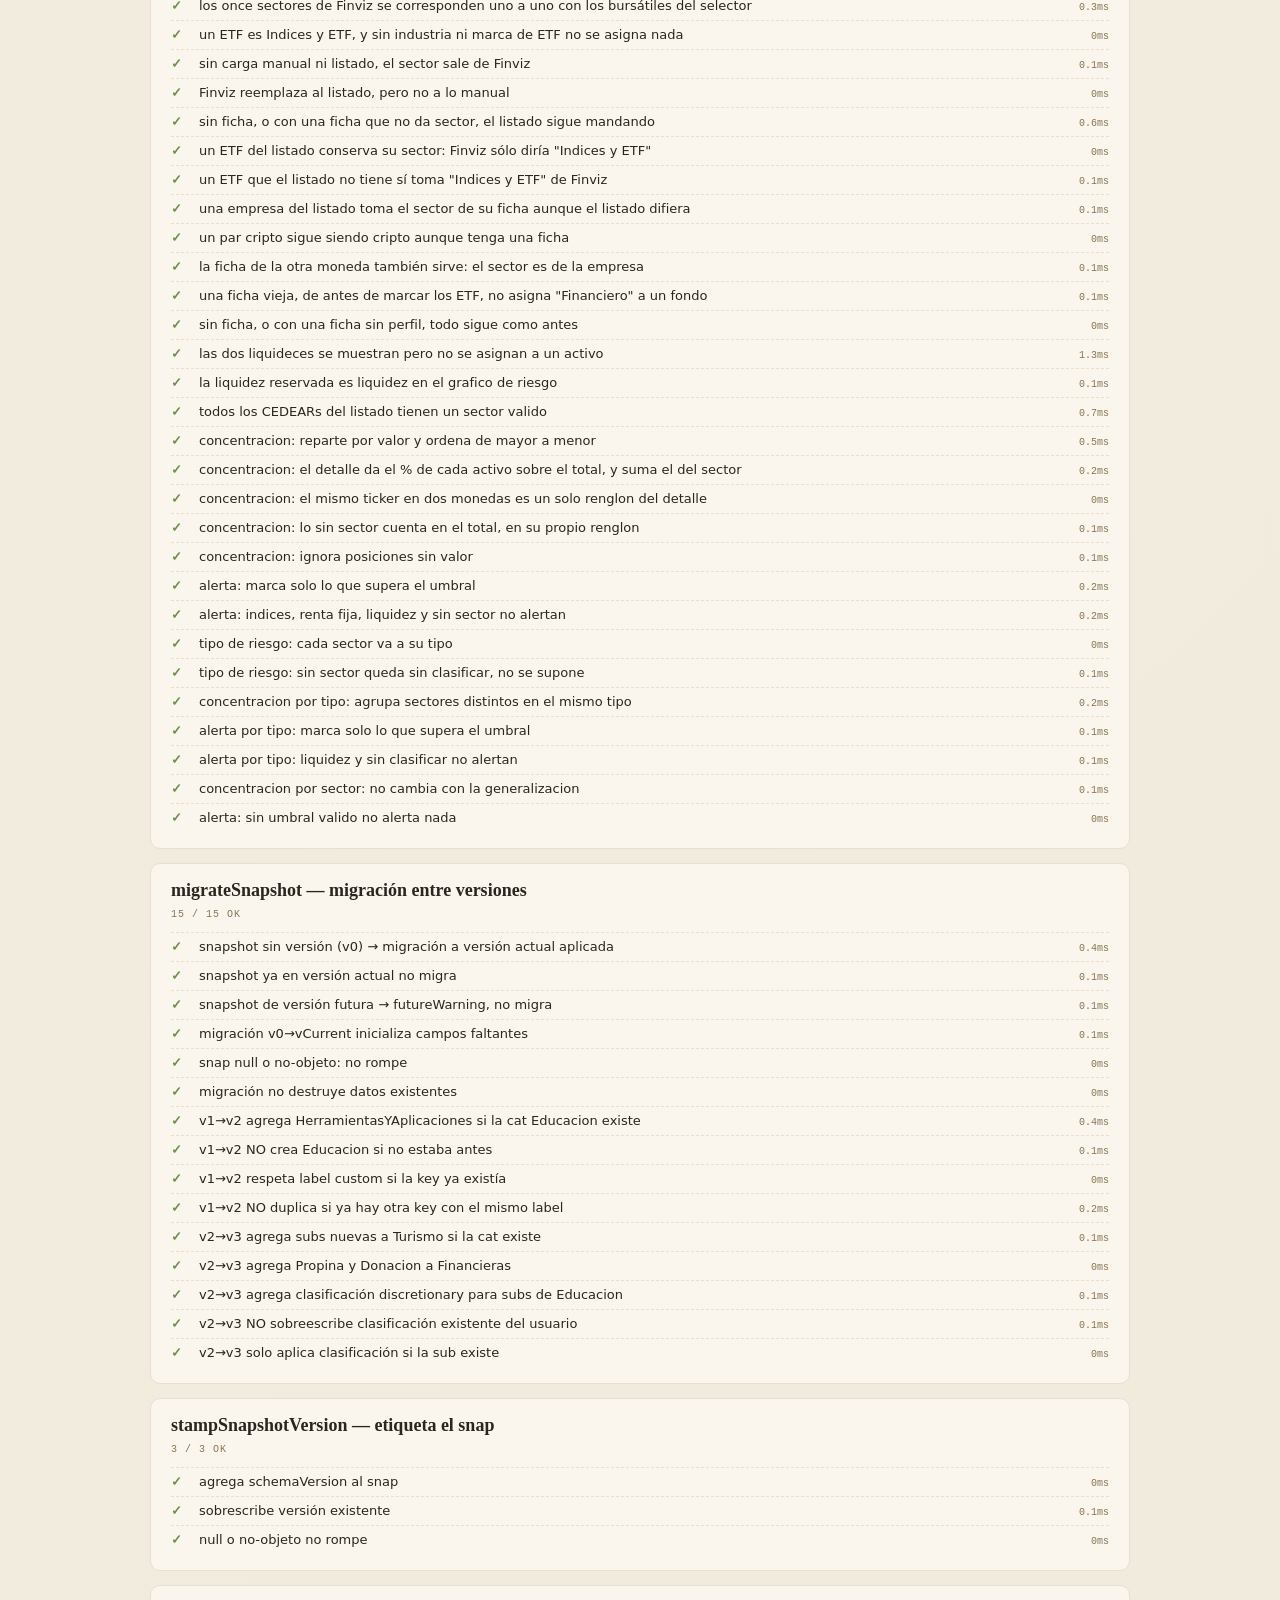
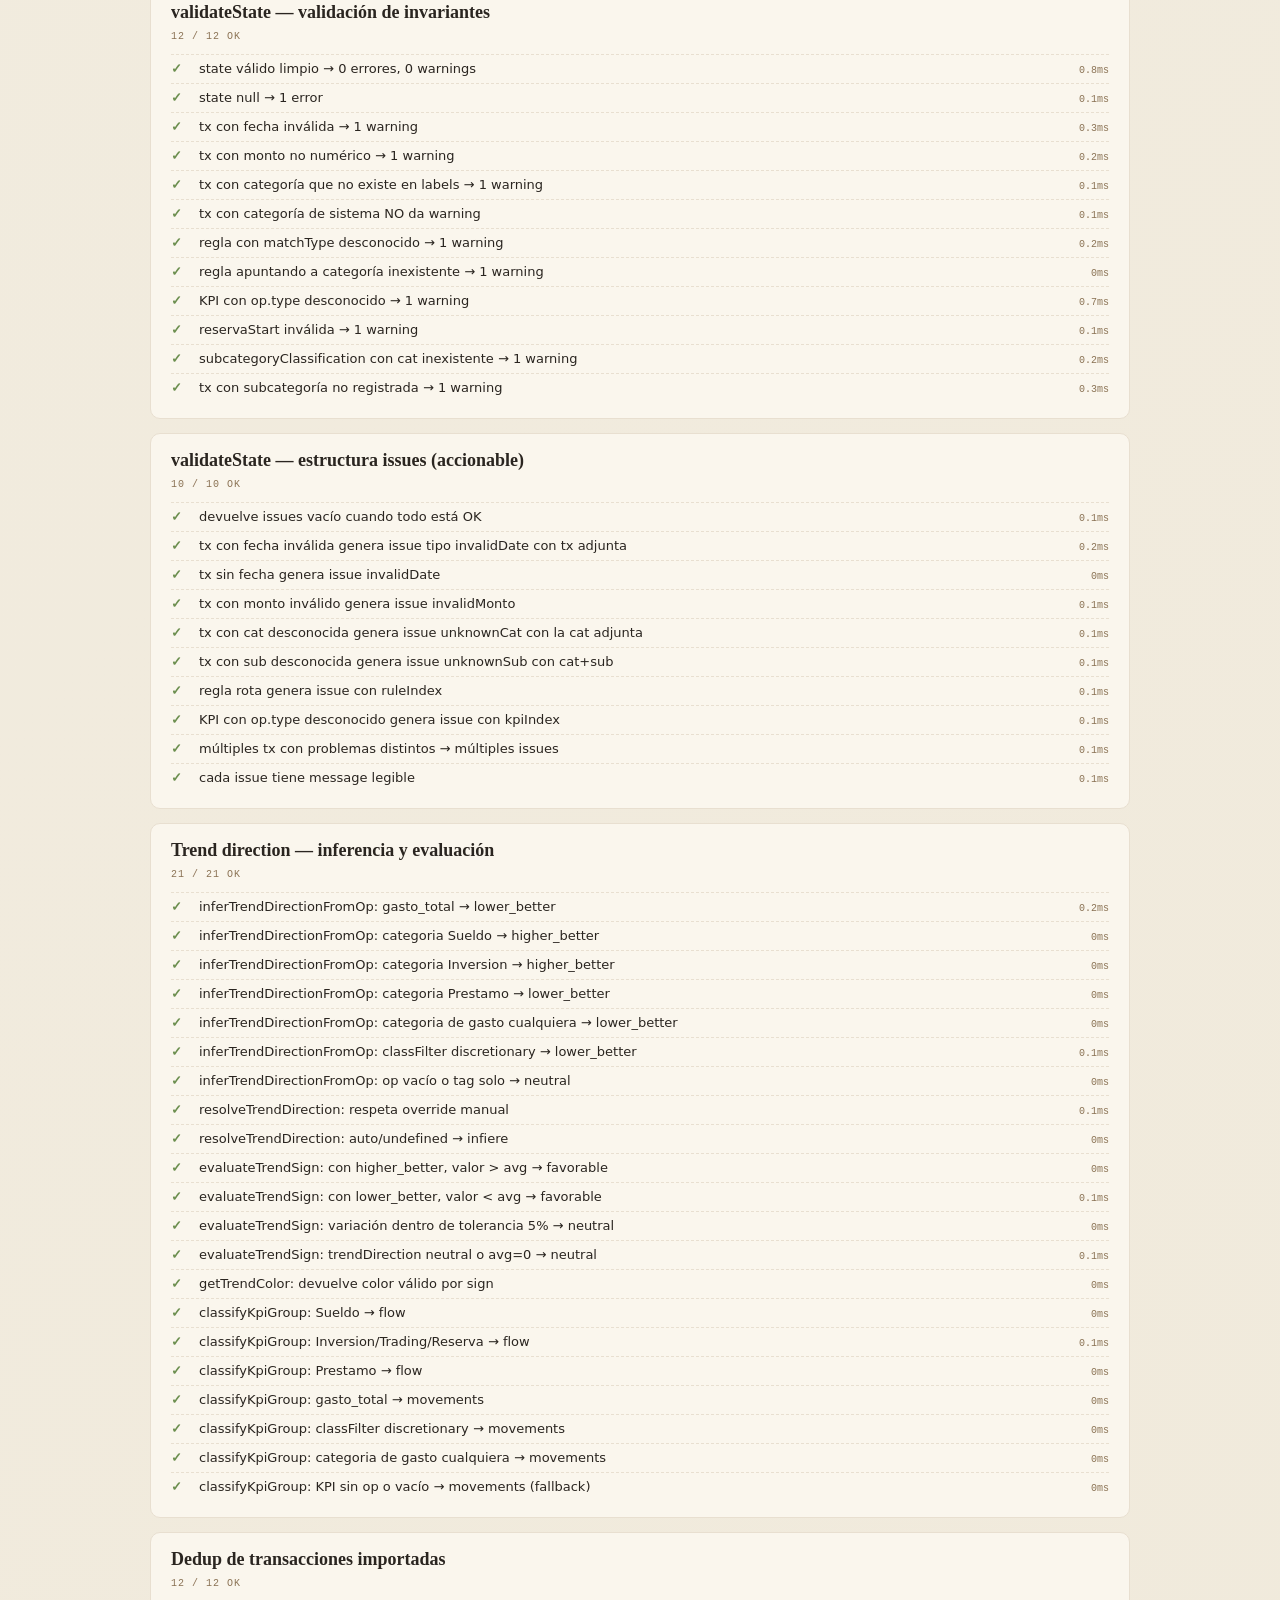
==== commit 2ee27004: "Las aperturas del calendario suman la bolsa de Buenos Aires La banda Calendario economico muestra ah" ====
--- a/tests.html
+++ b/tests.html
@@ -2654,15 +2654,16 @@
     assertEqual(p.p15, null);
   });
   const aperturas = function (iso) { return aperturasDeMercados(Date.parse(iso)).map(function (a) { return a.nombre + ' ' + a.hora; }).join(' | '); };
-  test('las aperturas van por orden —Asia, Londres, Nueva York— y en hora argentina', function () {
-    assertEqual(aperturas('2026-10-28T09:00:00Z'), 'Asia 21:00 | Londres 05:00 | Nueva York 10:30');
+  test('las aperturas van por orden —Asia, Londres, Nueva York, Buenos Aires— y en hora argentina', function () {
+    assertEqual(aperturas('2026-10-28T09:00:00Z'), 'Asia 21:00 | Londres 05:00 | Nueva York 10:30 | Buenos Aires 11:00');
   });
   test('las aperturas siguen el cambio de hora de cada plaza: en verano del norte Londres abre a las 04:00 y en invierno Nueva York a las 11:30', function () {
-    assertEqual(aperturas('2026-07-15T15:00:00Z'), 'Asia 21:00 | Londres 04:00 | Nueva York 10:30');
-    assertEqual(aperturas('2026-12-15T15:00:00Z'), 'Asia 21:00 | Londres 05:00 | Nueva York 11:30');
+    assertEqual(aperturas('2026-07-15T15:00:00Z'), 'Asia 21:00 | Londres 04:00 | Nueva York 10:30 | Buenos Aires 11:00');
+    // En invierno del norte Nueva York abre después que Buenos Aires: el orden lo da la hora, no la lista.
+    assertEqual(aperturas('2026-12-15T15:00:00Z'), 'Asia 21:00 | Londres 05:00 | Buenos Aires 11:00 | Nueva York 11:30');
   });
   test('cada apertura trae también su hora local', function () {
-    assertEqual(aperturasDeMercados(Date.parse('2026-10-28T09:00:00Z')).map(function (a) { return a.horaLocal; }).join(' '), '09:00 08:00 09:30');
+    assertEqual(aperturasDeMercados(Date.parse('2026-10-28T09:00:00Z')).map(function (a) { return a.horaLocal; }).join(' '), '09:00 08:00 09:30 11:00');
   });
   test('un balance que ya pasó y no se confirmó tiene días negativos', function () {
     const p = proximoBalanceDeFinviz([futuro('2026-10-28T20:30:00Z', 4.72, 90617)], Date.parse('2026-10-30T12:00:00Z'));
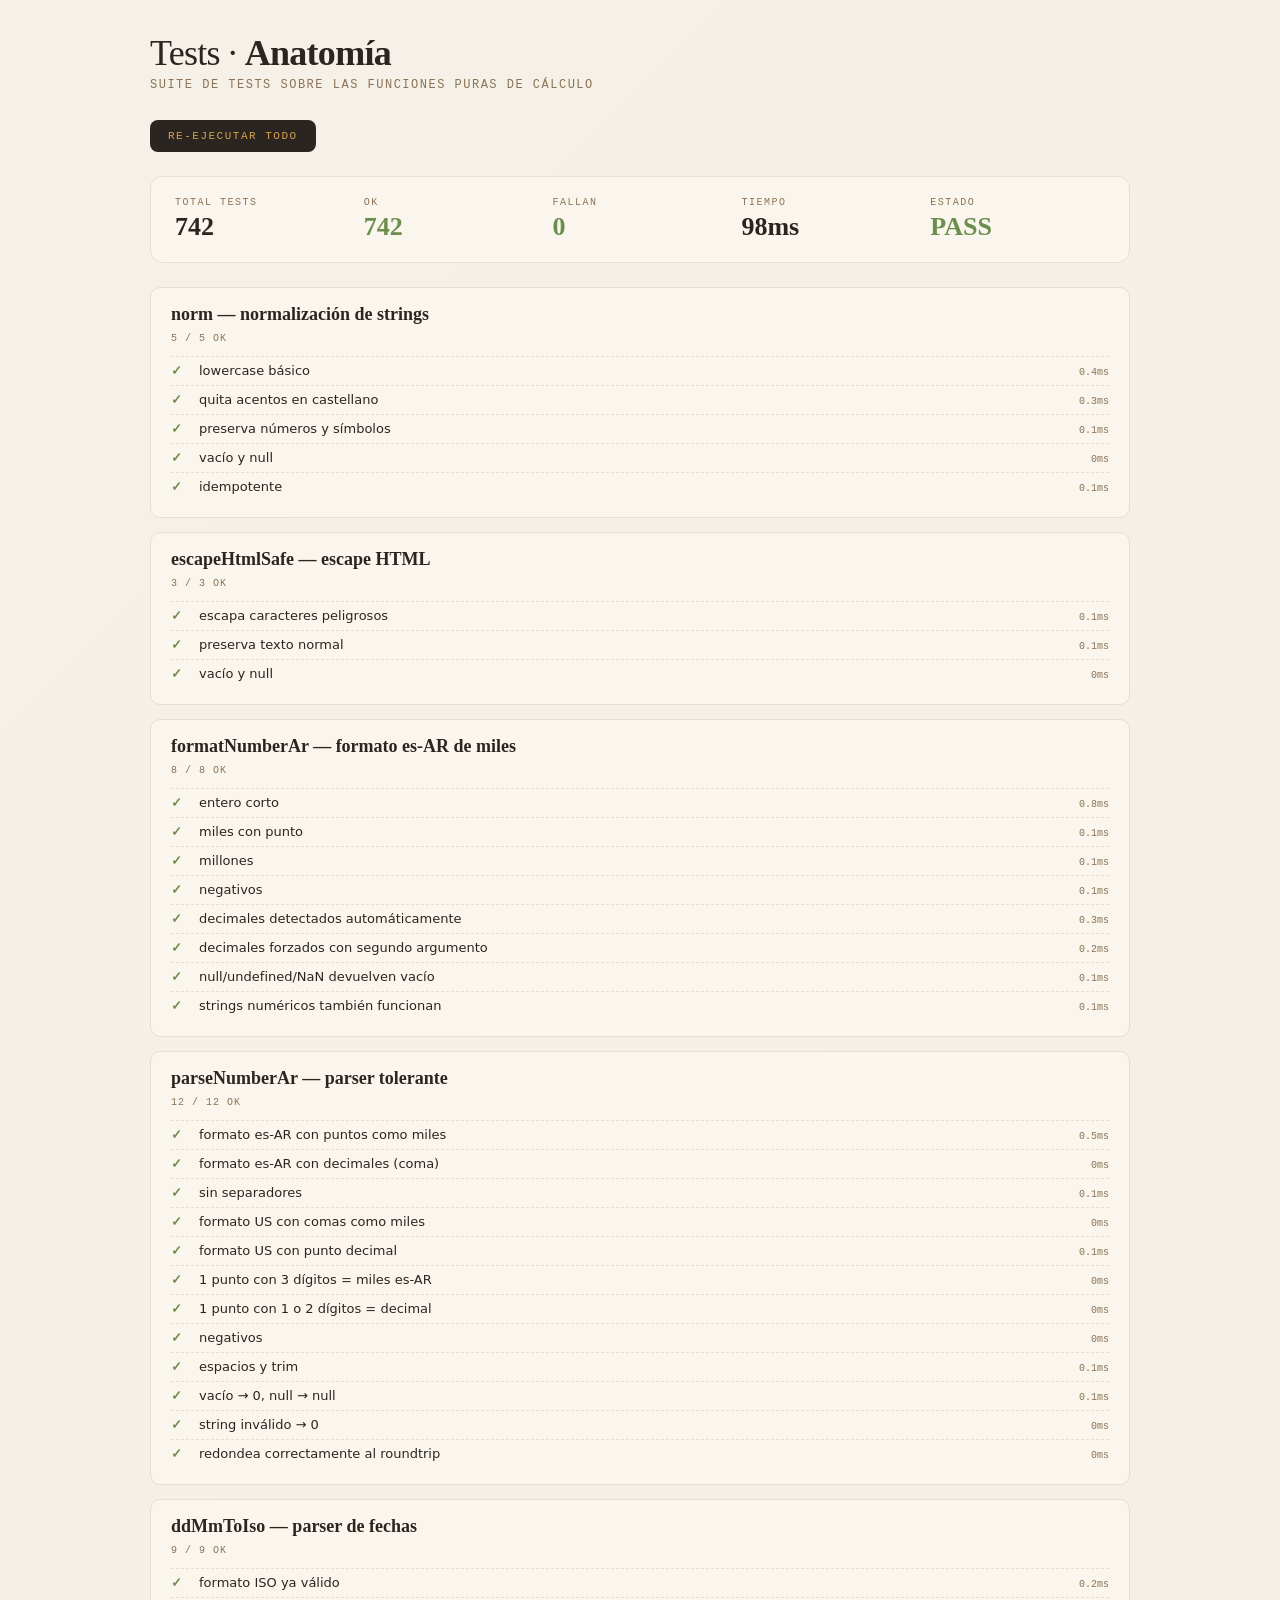
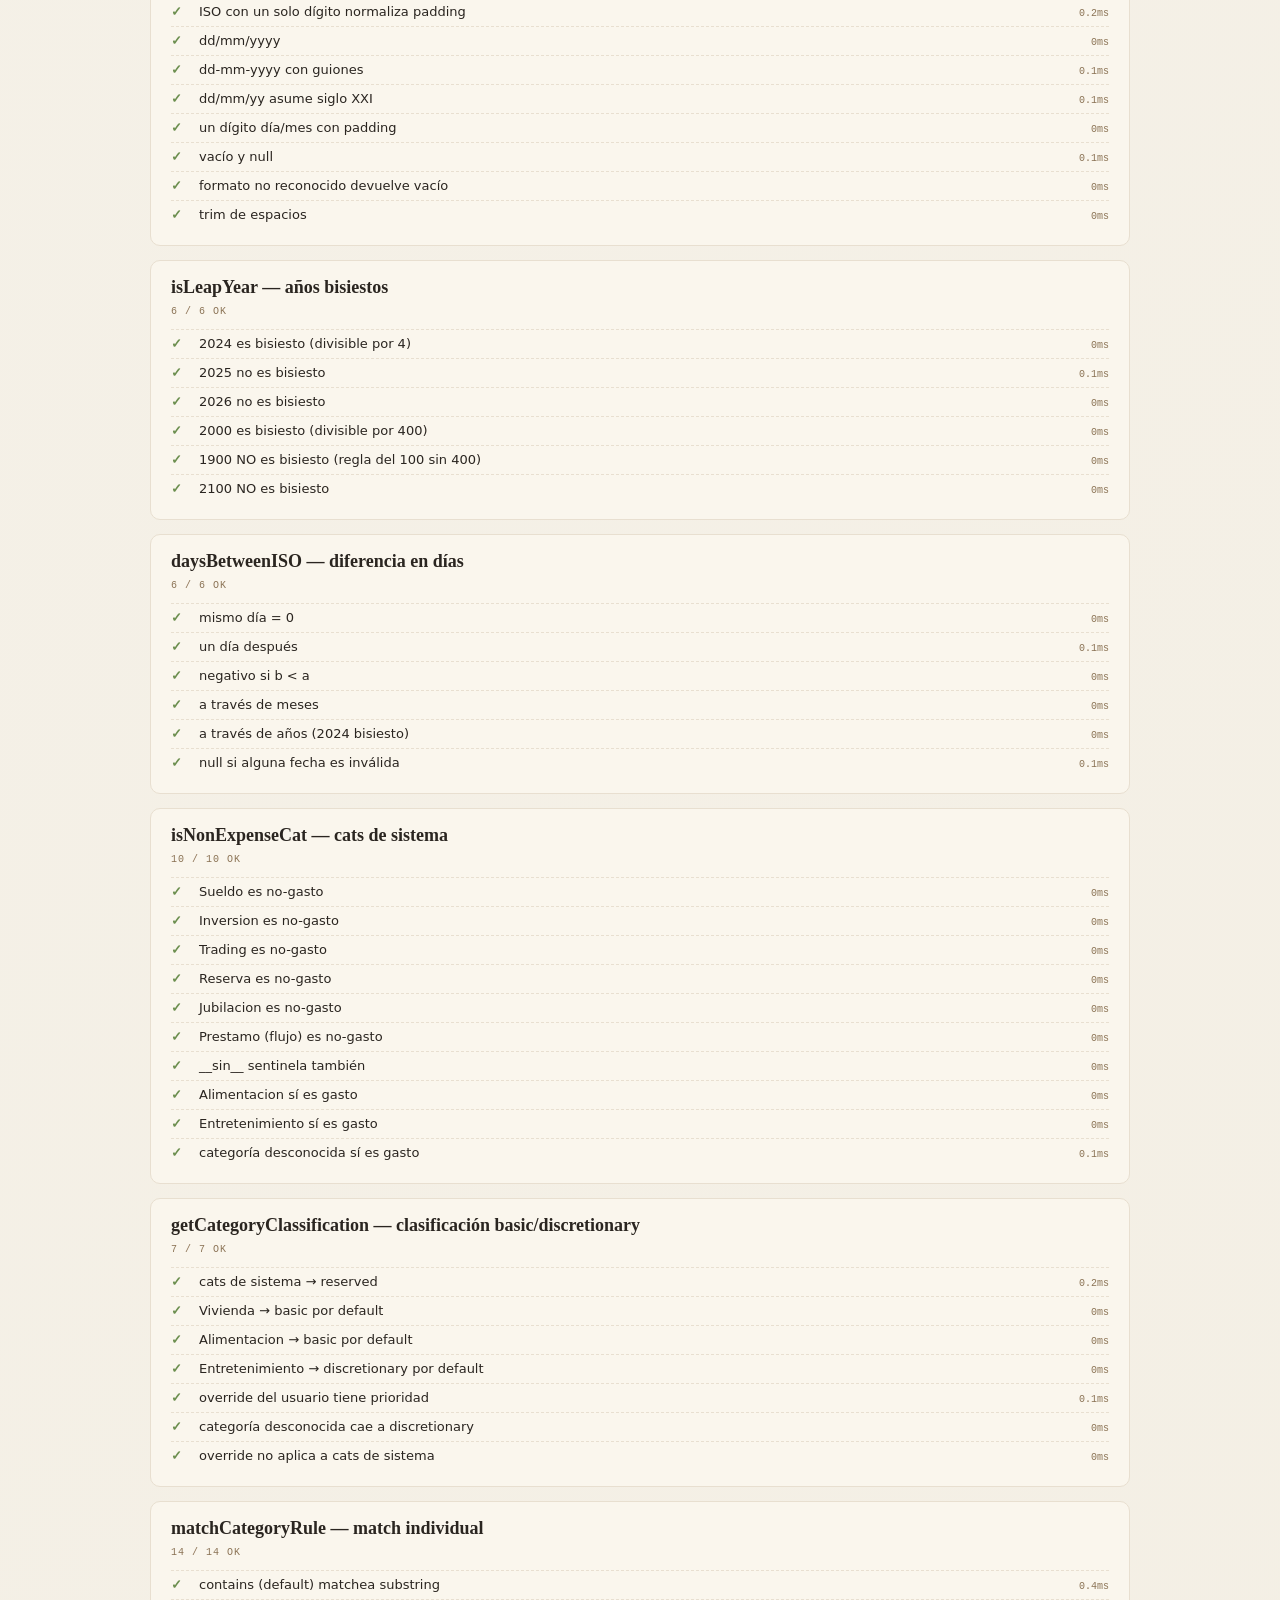
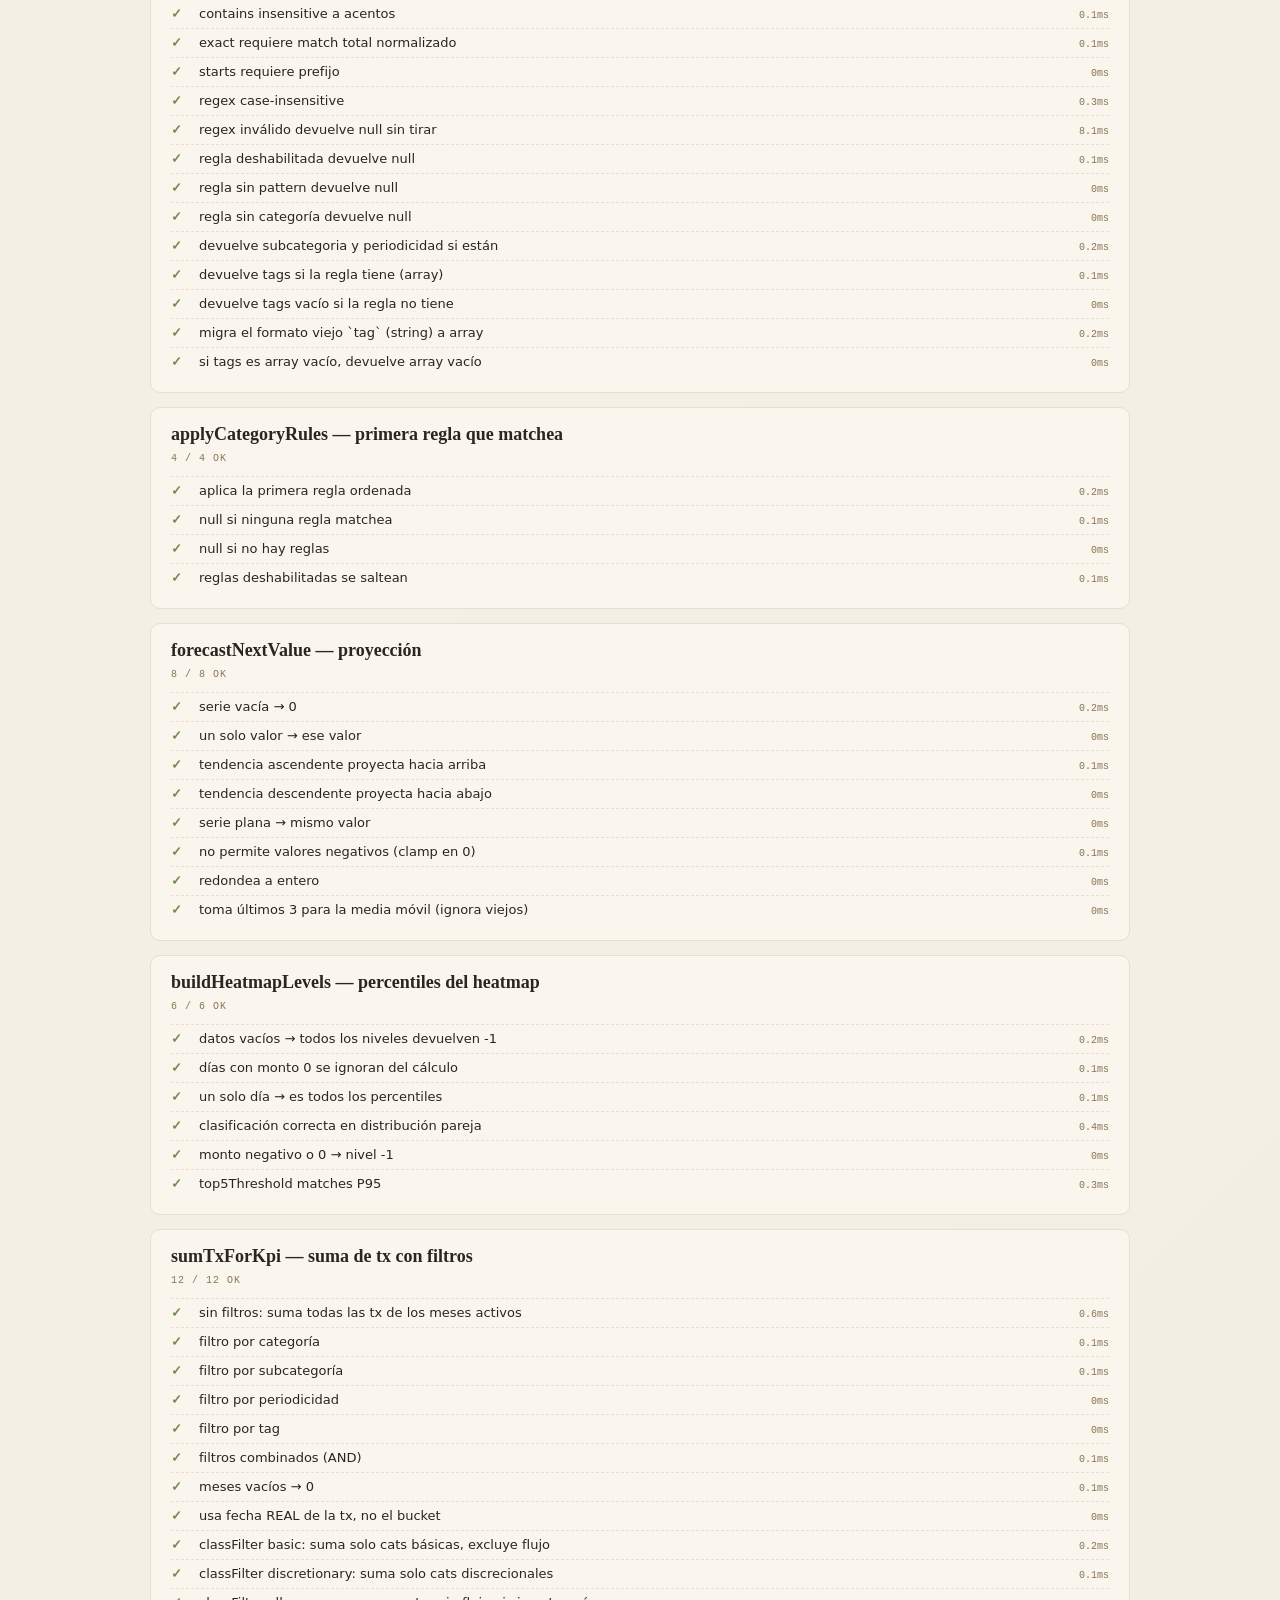
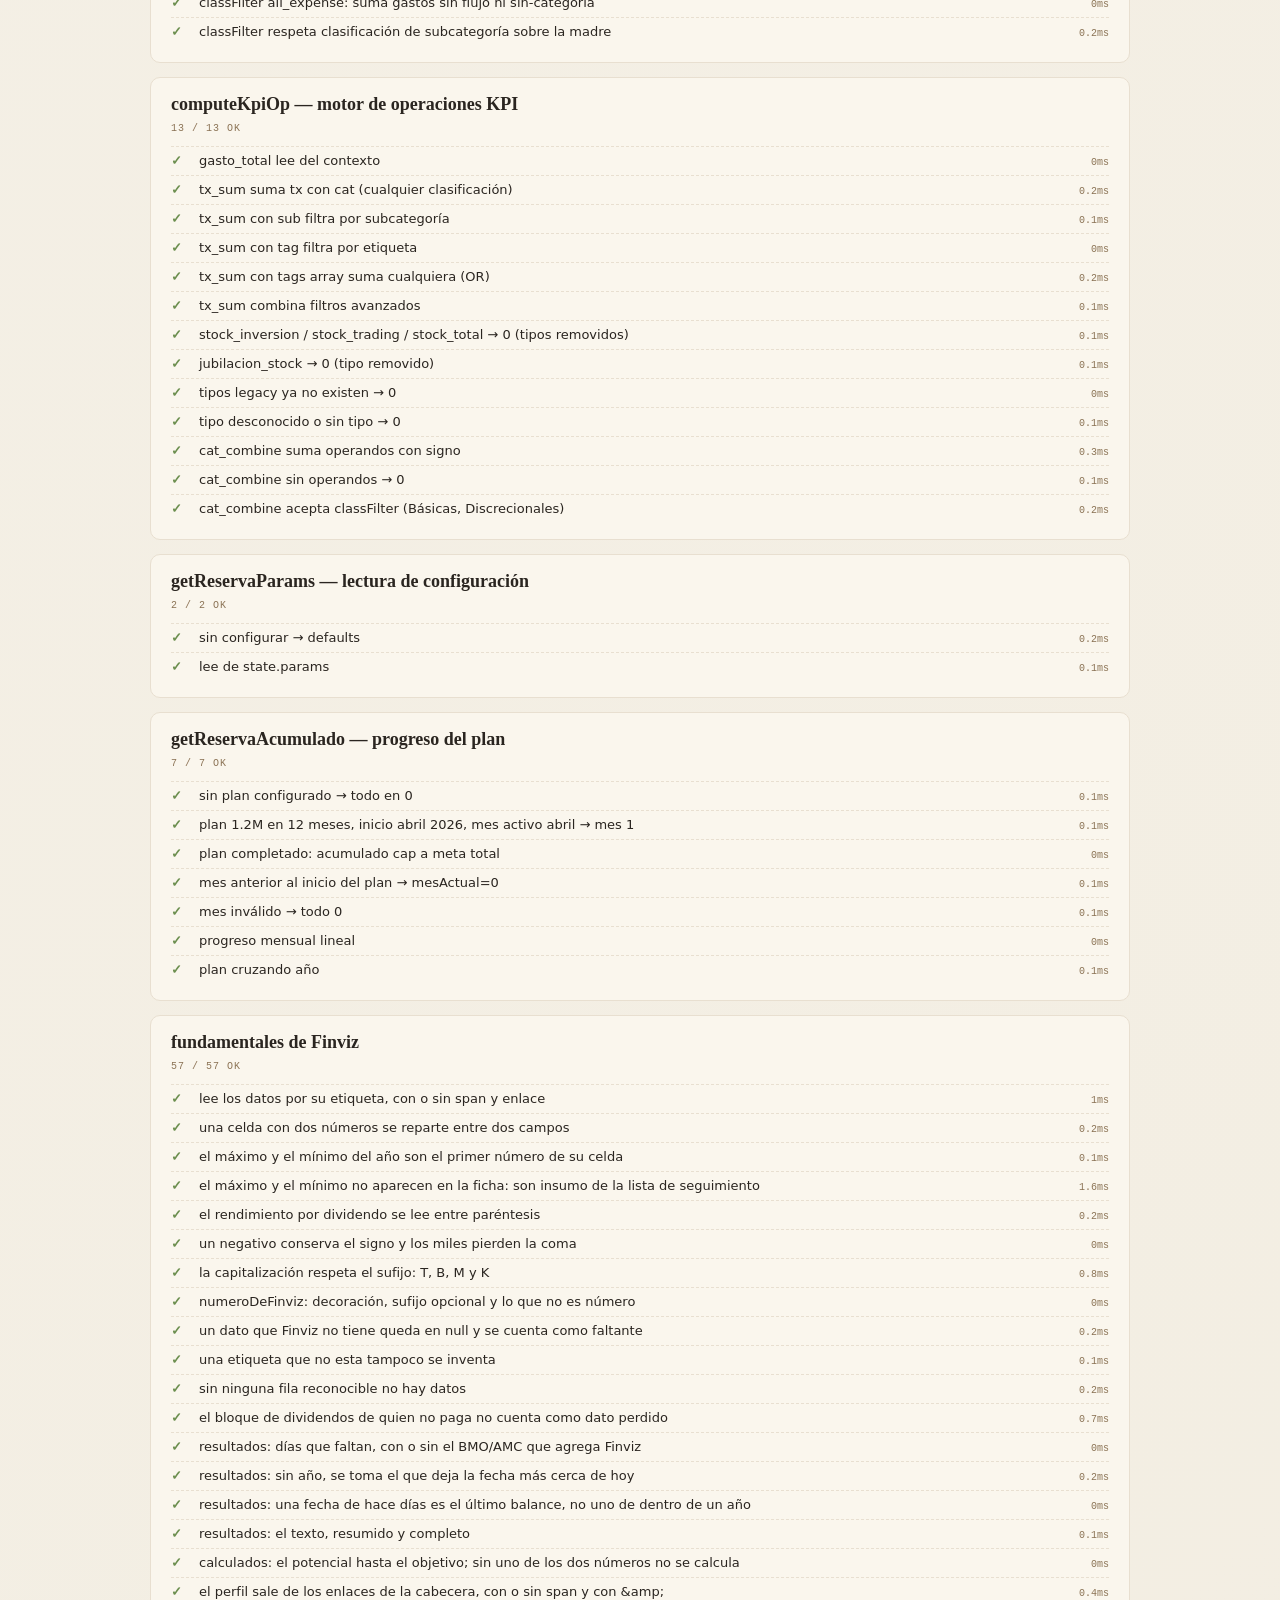
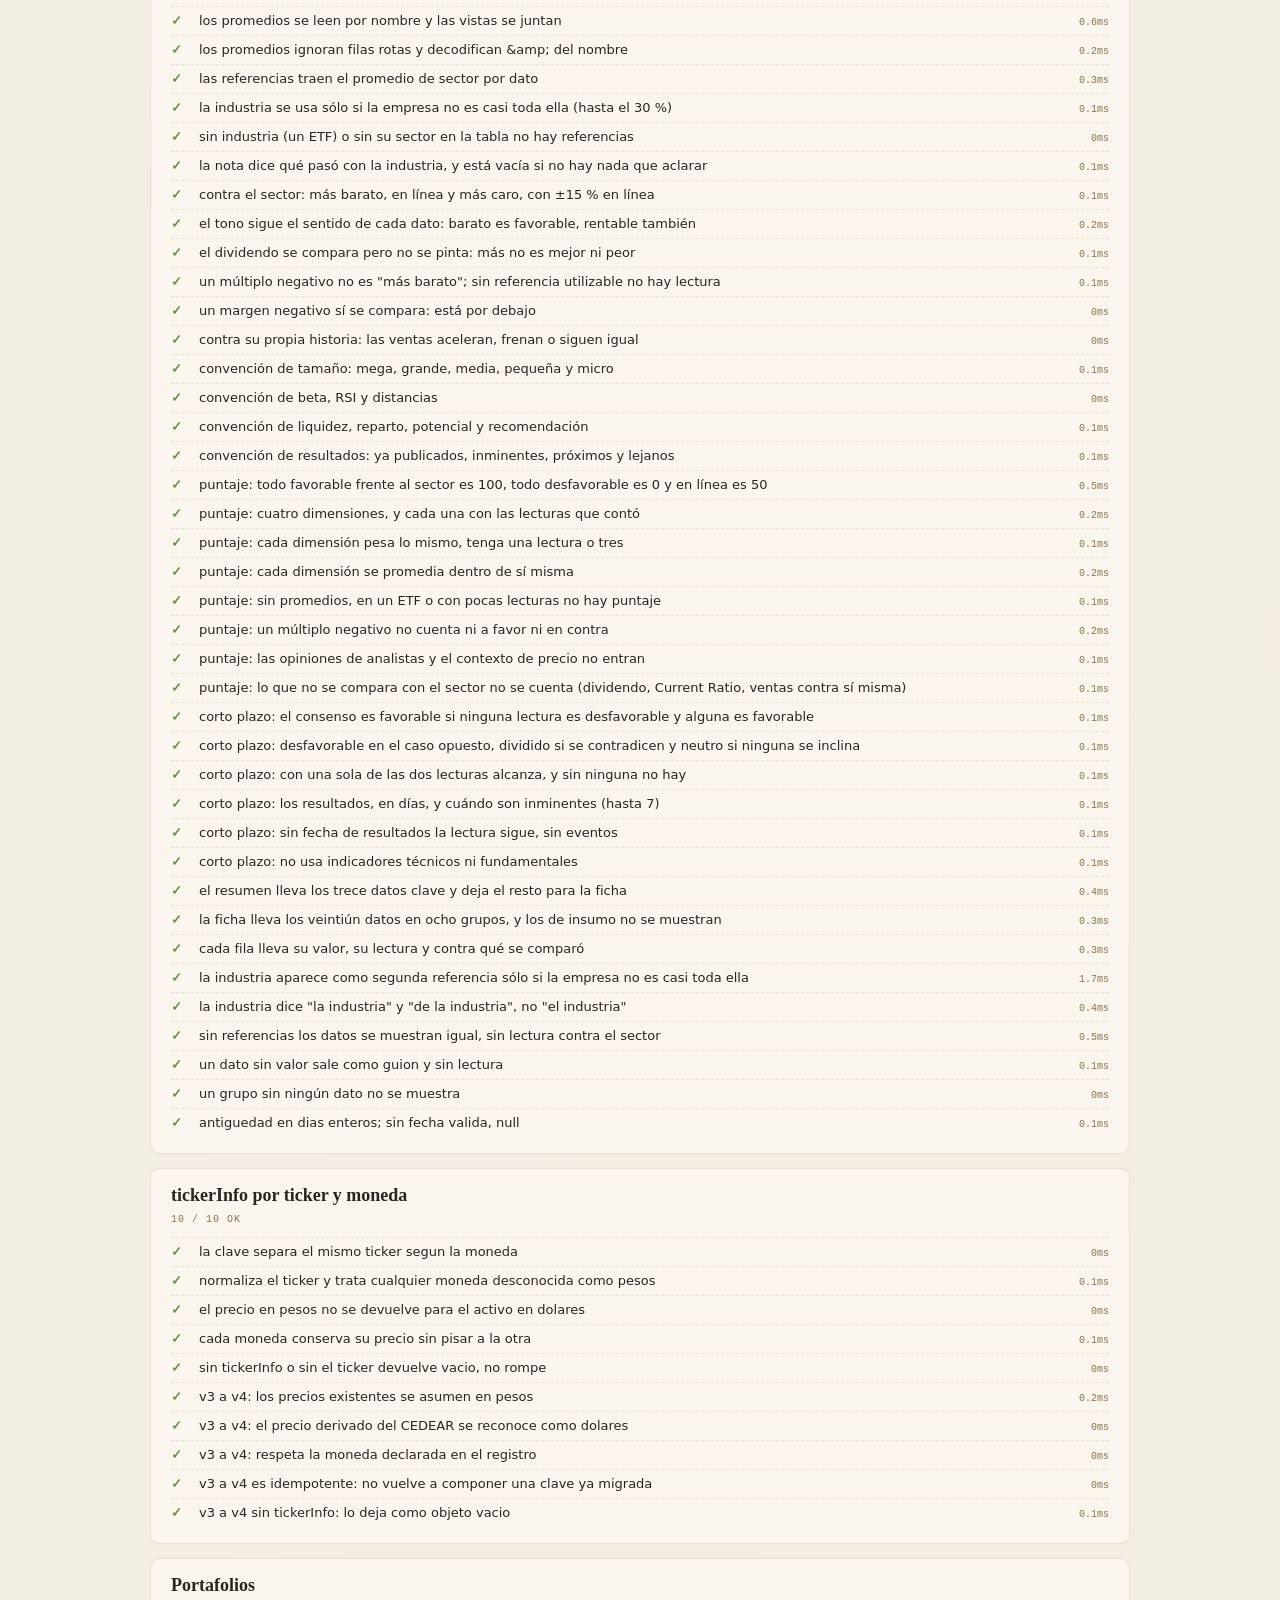
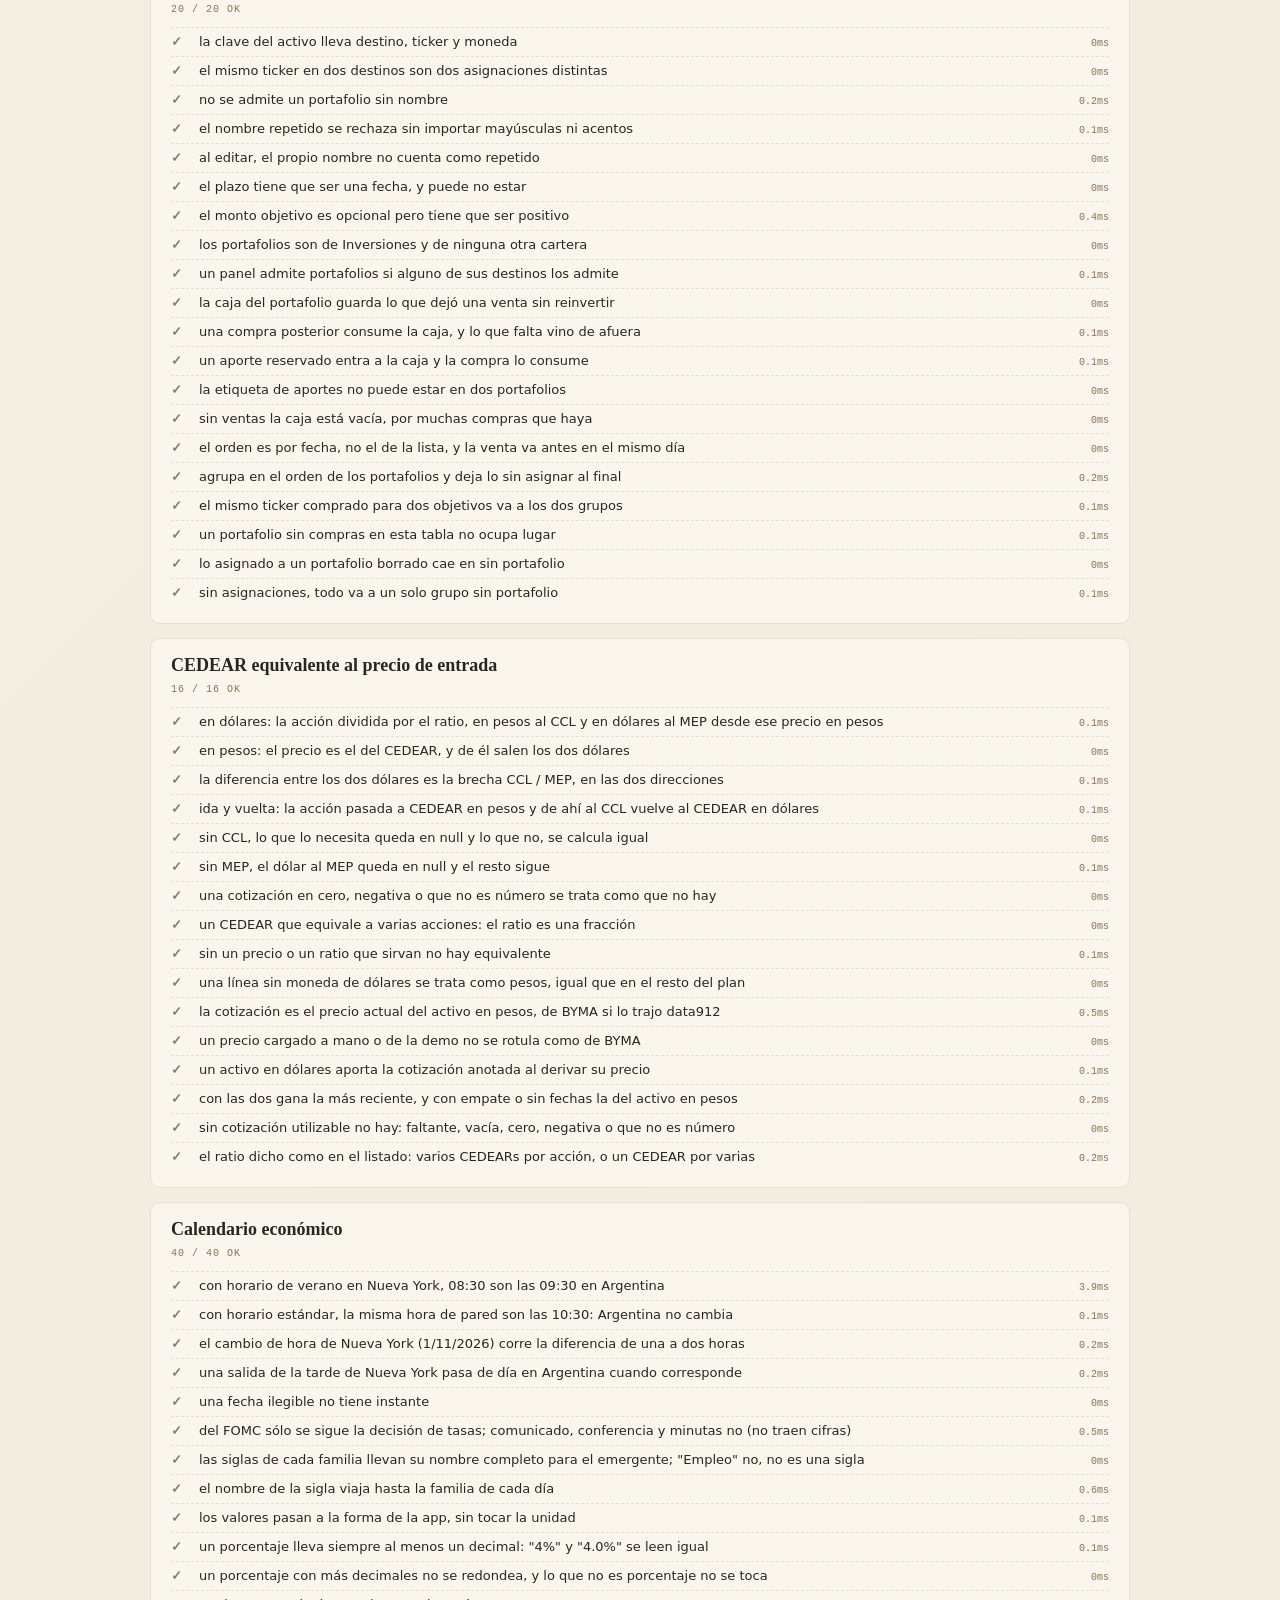
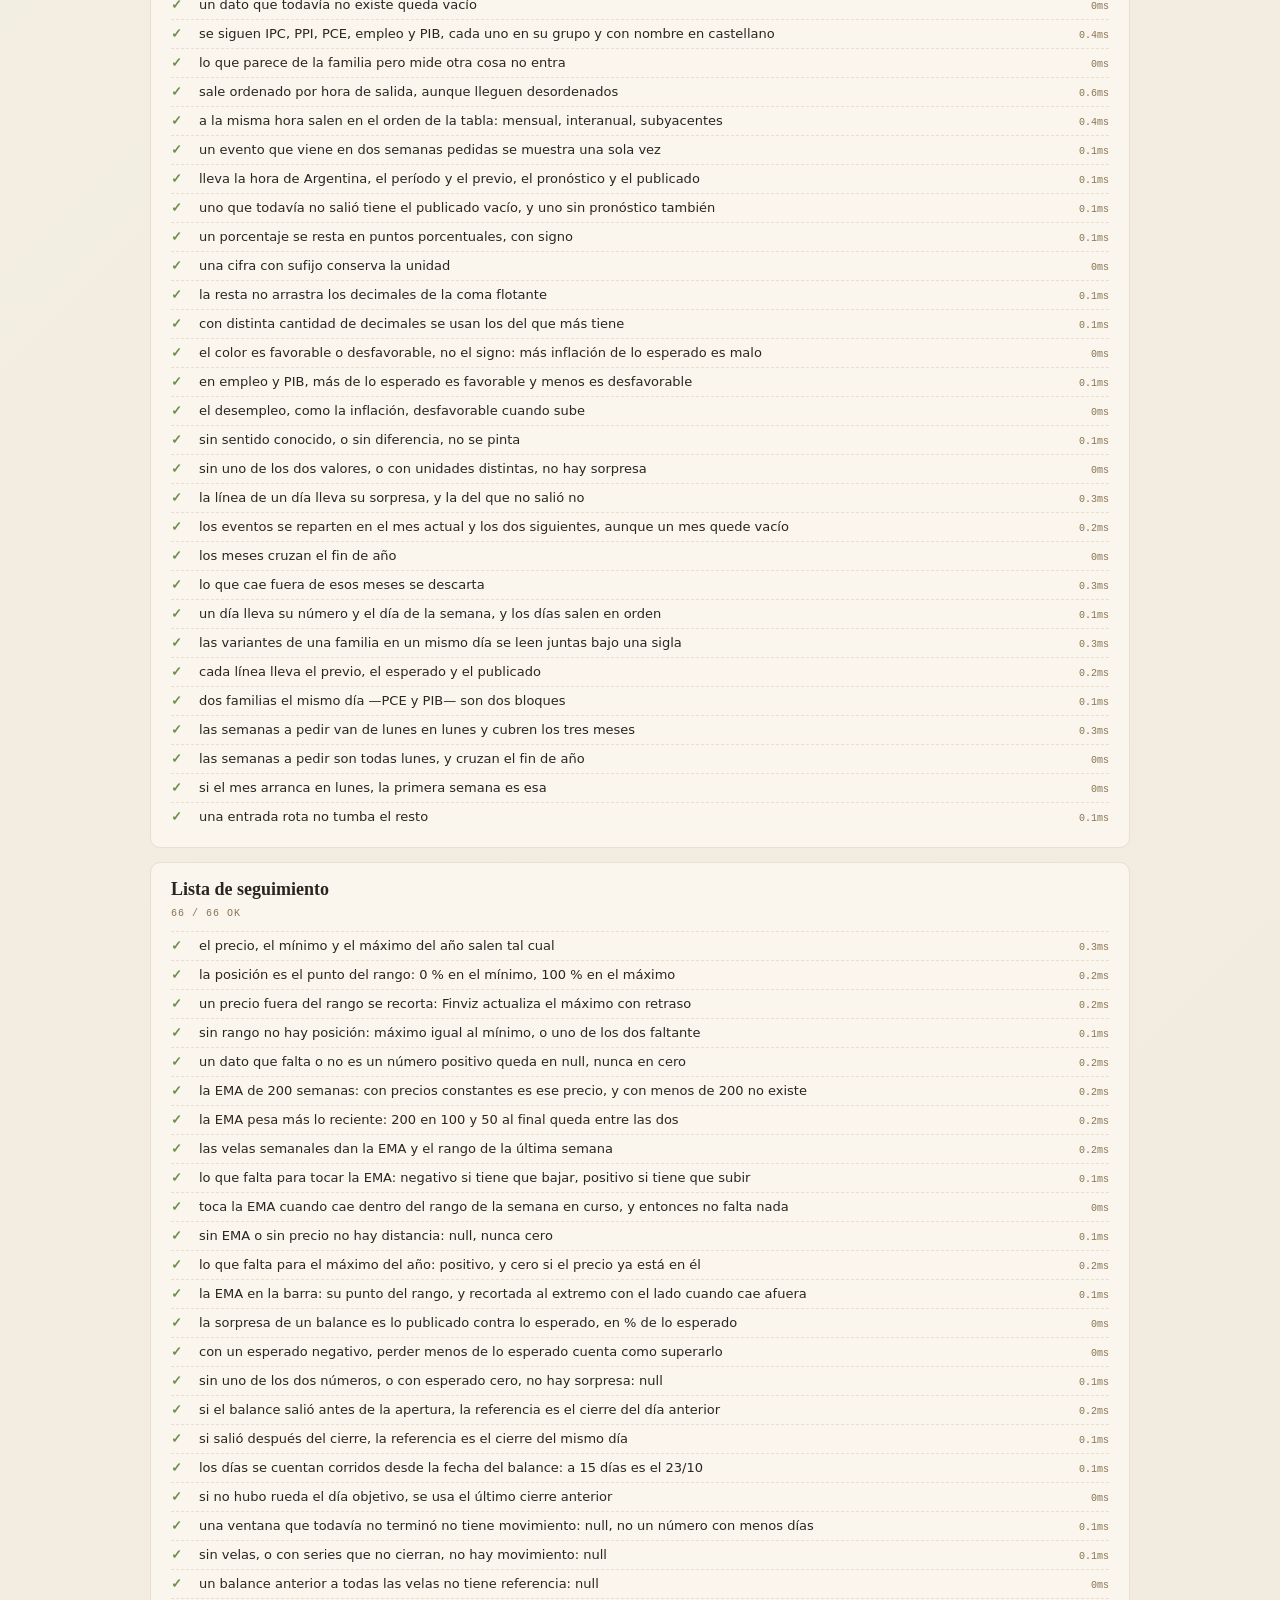
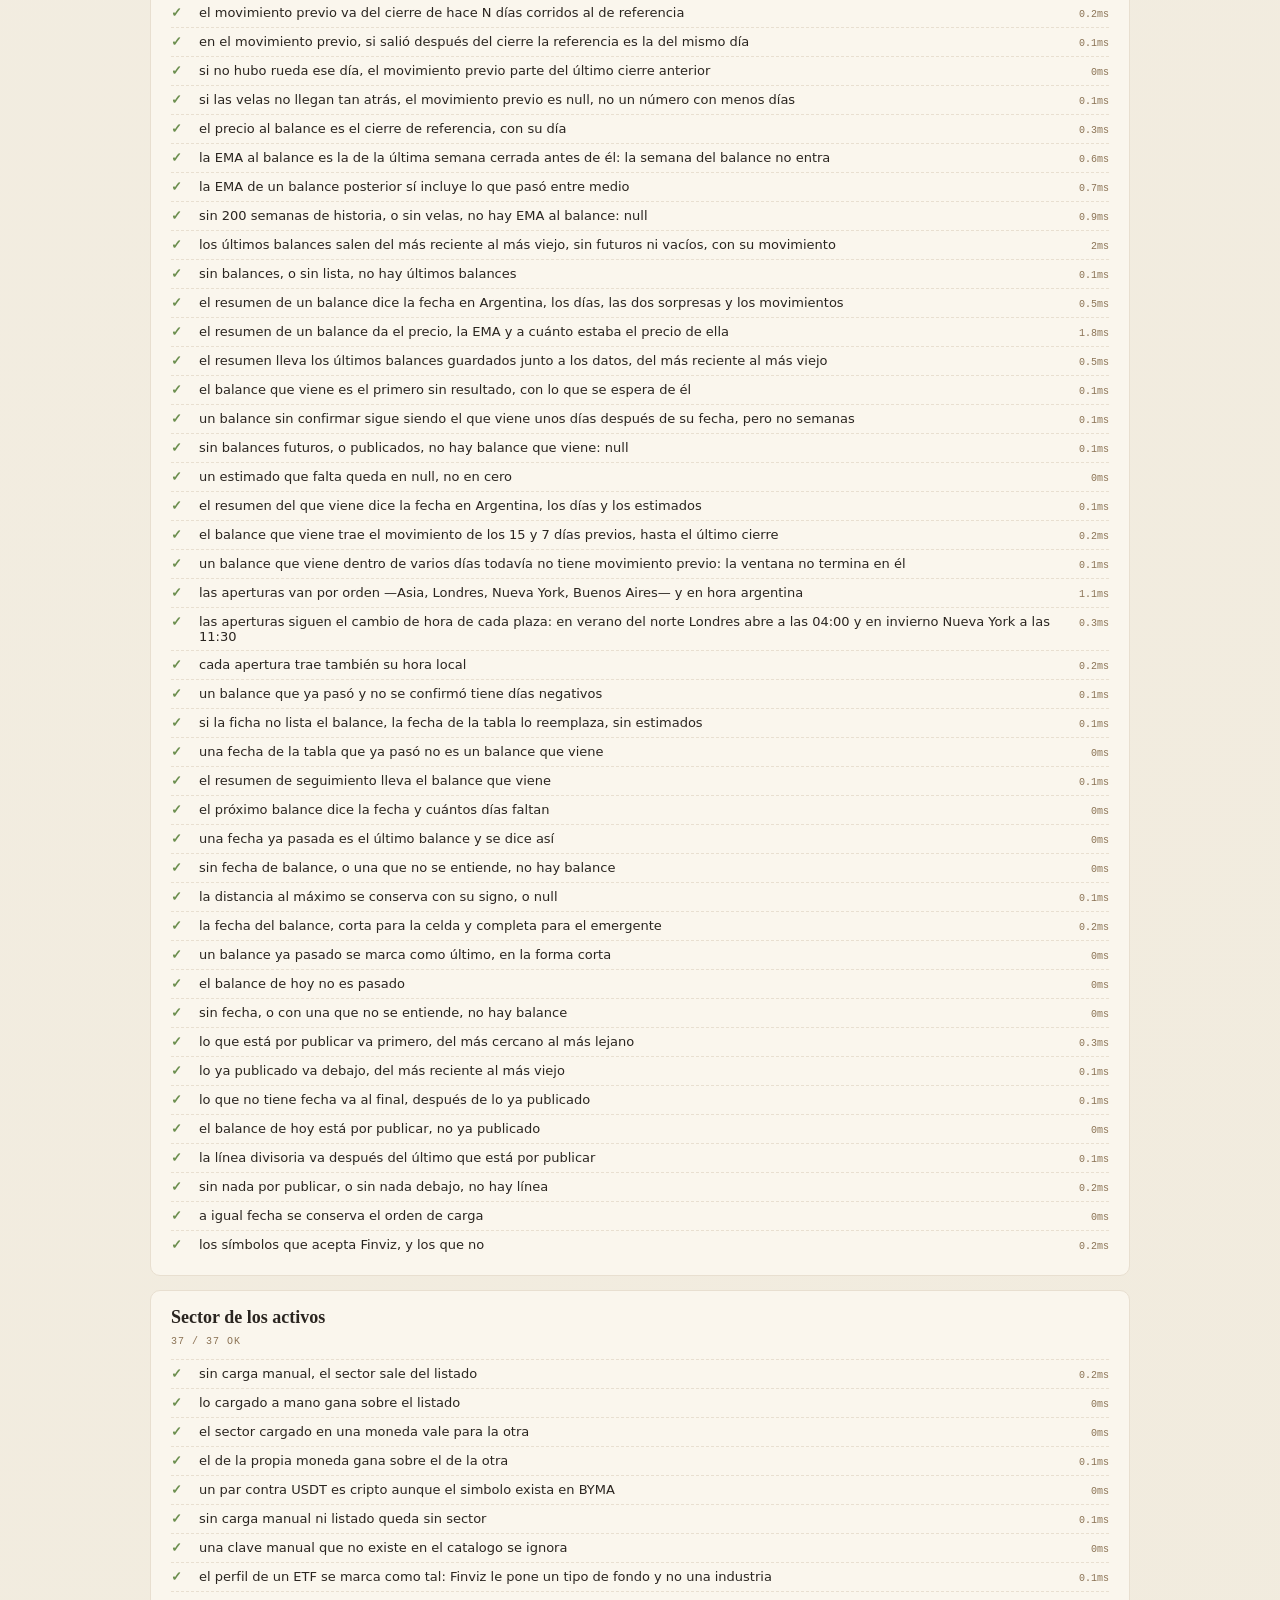
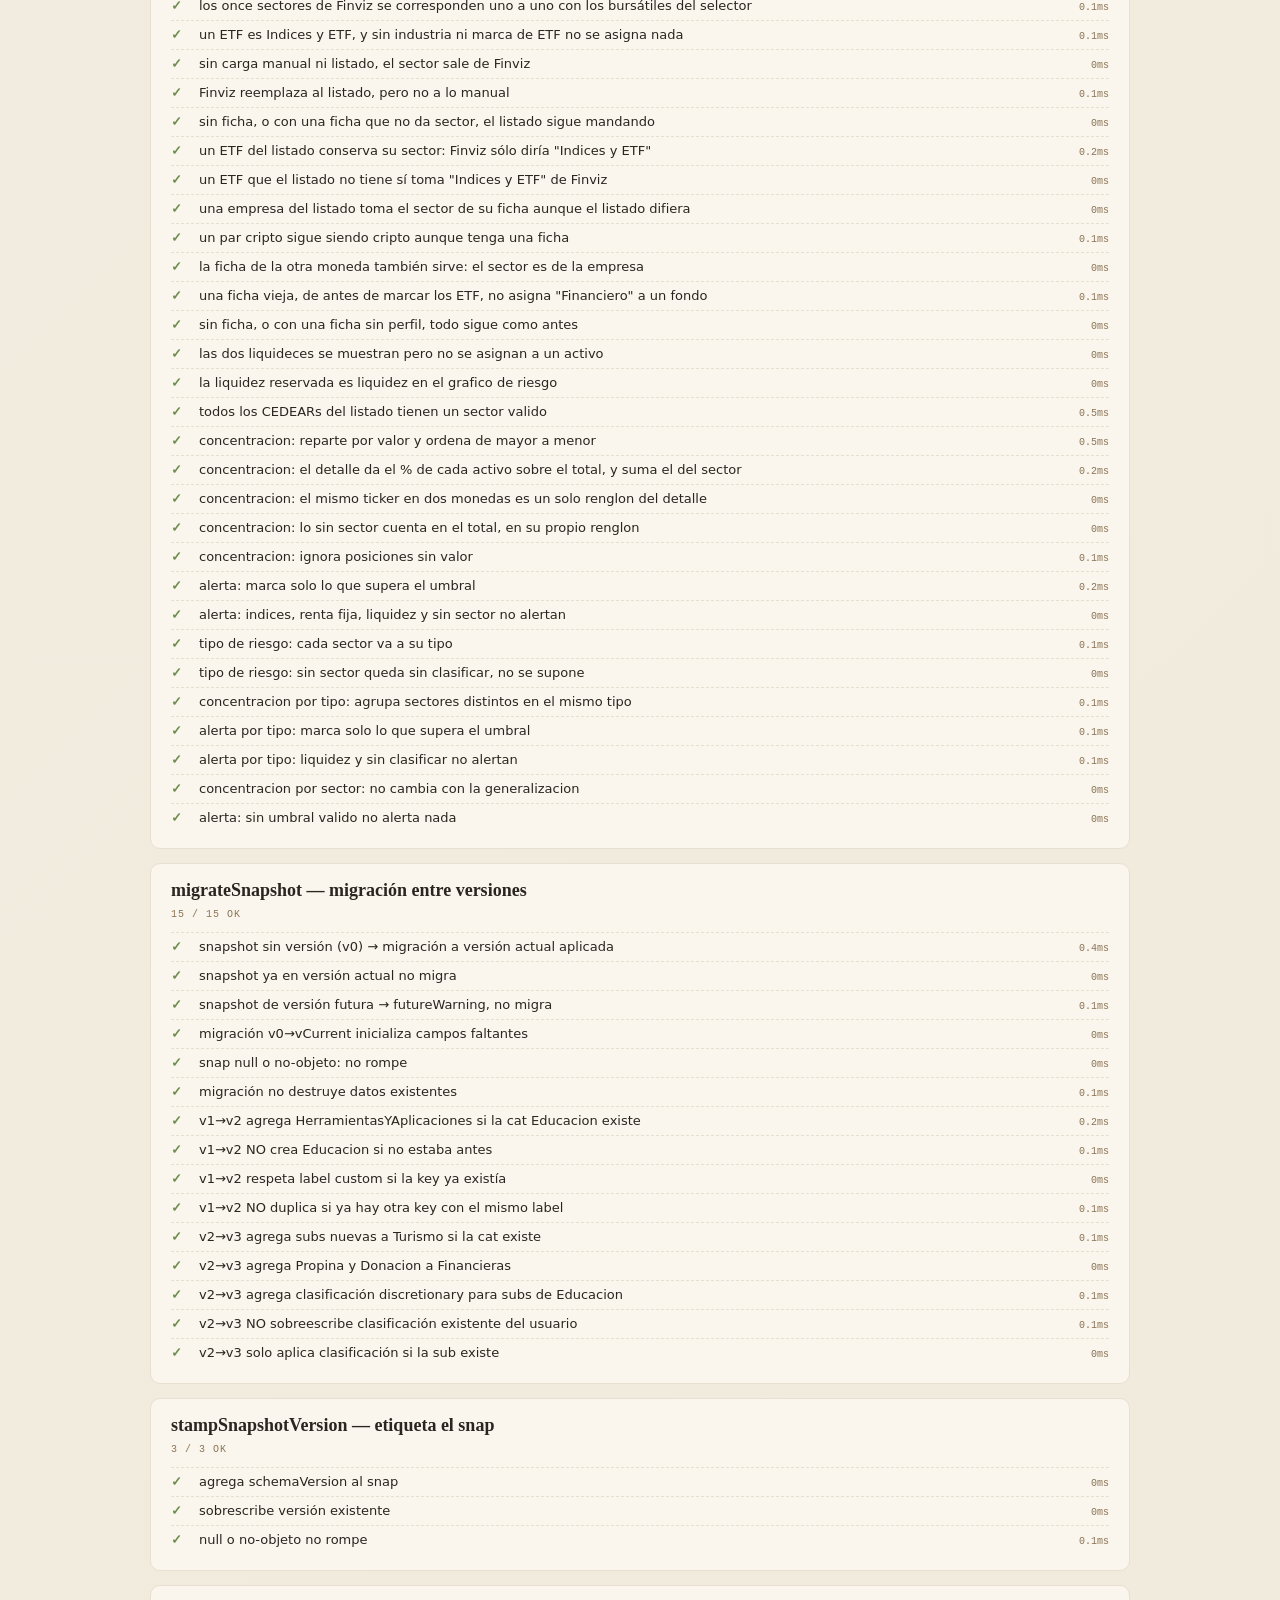
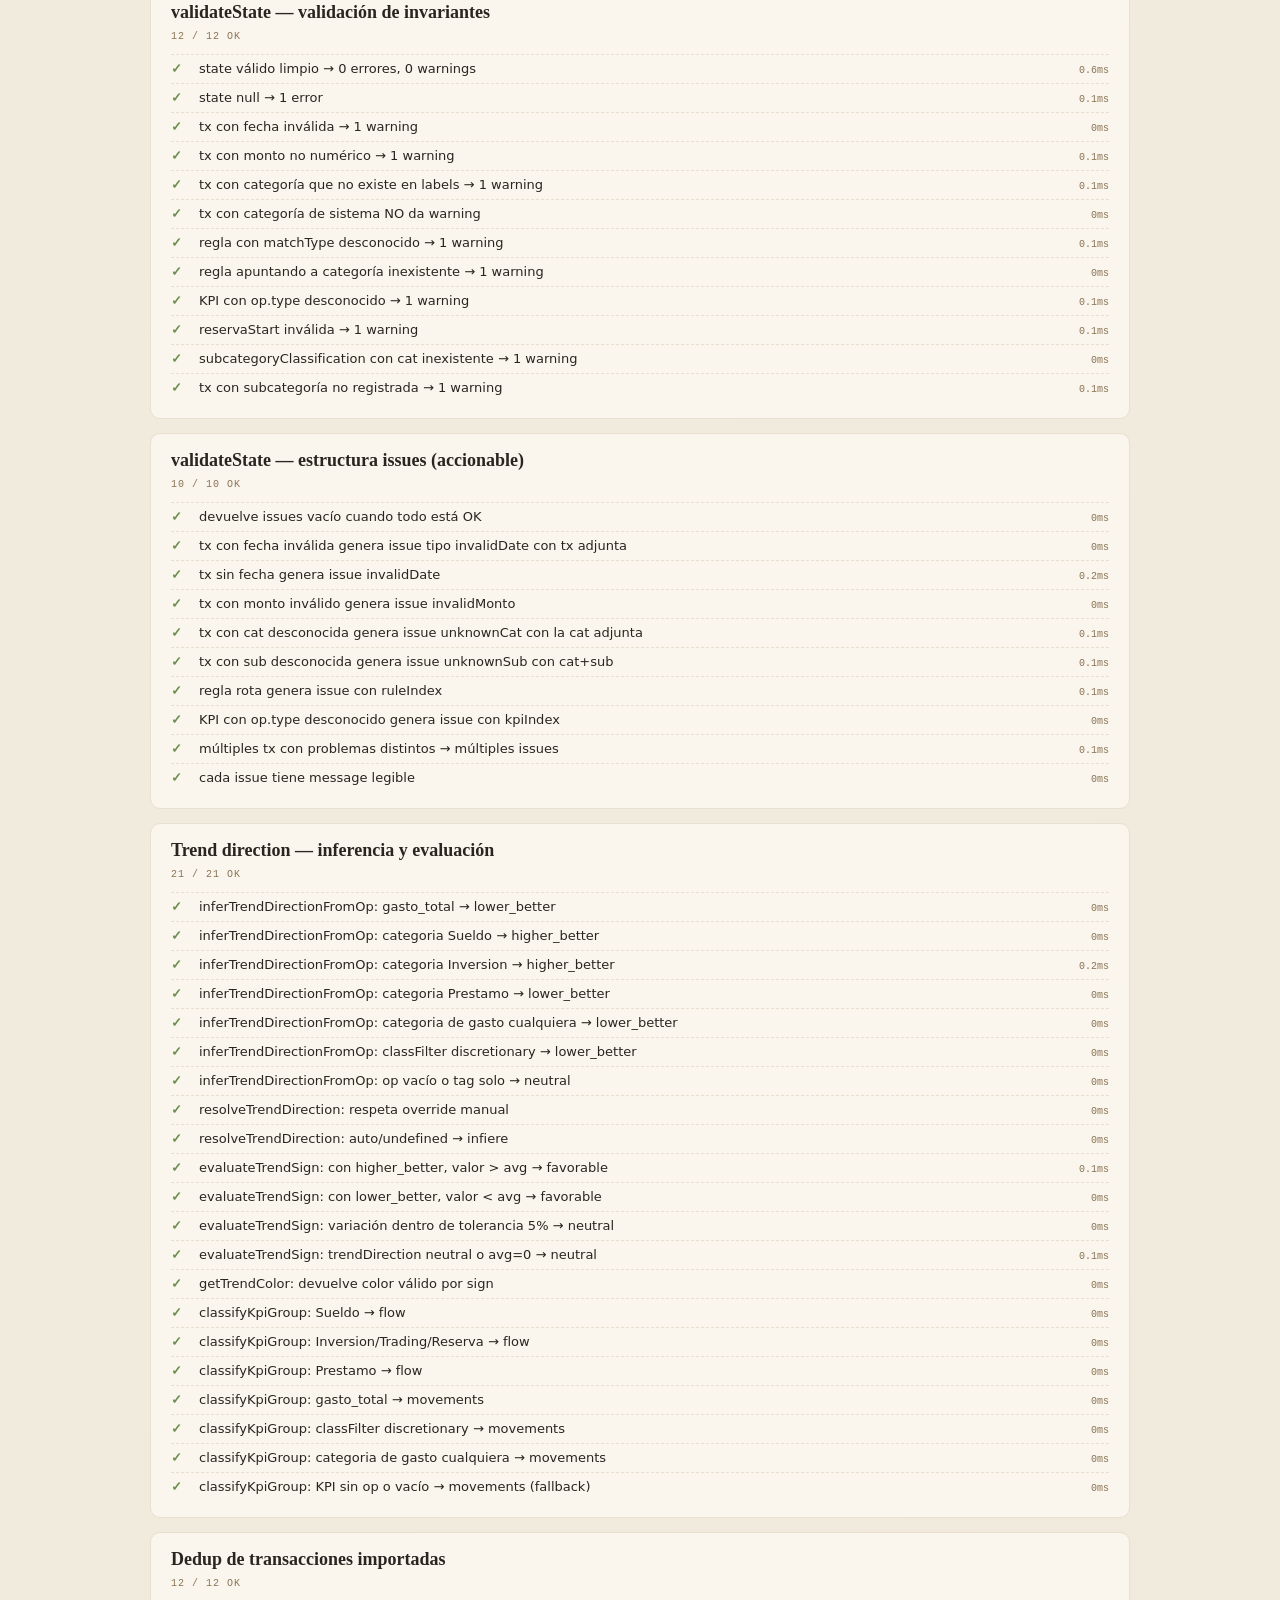
==== commit 2360315f: "La apertura de Buenos Aires se corrige a 10:30 y se suma la regla de validar datos BYMA abre la rued" ====
--- a/tests.html
+++ b/tests.html
@@ -2655,15 +2655,15 @@
   });
   const aperturas = function (iso) { return aperturasDeMercados(Date.parse(iso)).map(function (a) { return a.nombre + ' ' + a.hora; }).join(' | '); };
   test('las aperturas van por orden —Asia, Londres, Nueva York, Buenos Aires— y en hora argentina', function () {
-    assertEqual(aperturas('2026-10-28T09:00:00Z'), 'Asia 21:00 | Londres 05:00 | Nueva York 10:30 | Buenos Aires 11:00');
+    assertEqual(aperturas('2026-10-28T09:00:00Z'), 'Asia 21:00 | Londres 05:00 | Nueva York 10:30 | Buenos Aires 10:30');
   });
   test('las aperturas siguen el cambio de hora de cada plaza: en verano del norte Londres abre a las 04:00 y en invierno Nueva York a las 11:30', function () {
-    assertEqual(aperturas('2026-07-15T15:00:00Z'), 'Asia 21:00 | Londres 04:00 | Nueva York 10:30 | Buenos Aires 11:00');
+    assertEqual(aperturas('2026-07-15T15:00:00Z'), 'Asia 21:00 | Londres 04:00 | Nueva York 10:30 | Buenos Aires 10:30');
     // En invierno del norte Nueva York abre después que Buenos Aires: el orden lo da la hora, no la lista.
-    assertEqual(aperturas('2026-12-15T15:00:00Z'), 'Asia 21:00 | Londres 05:00 | Buenos Aires 11:00 | Nueva York 11:30');
+    assertEqual(aperturas('2026-12-15T15:00:00Z'), 'Asia 21:00 | Londres 05:00 | Buenos Aires 10:30 | Nueva York 11:30');
   });
   test('cada apertura trae también su hora local', function () {
-    assertEqual(aperturasDeMercados(Date.parse('2026-10-28T09:00:00Z')).map(function (a) { return a.horaLocal; }).join(' '), '09:00 08:00 09:30 11:00');
+    assertEqual(aperturasDeMercados(Date.parse('2026-10-28T09:00:00Z')).map(function (a) { return a.horaLocal; }).join(' '), '09:00 08:00 09:30 10:30');
   });
   test('un balance que ya pasó y no se confirmó tiene días negativos', function () {
     const p = proximoBalanceDeFinviz([futuro('2026-10-28T20:30:00Z', 4.72, 90617)], Date.parse('2026-10-30T12:00:00Z'));
